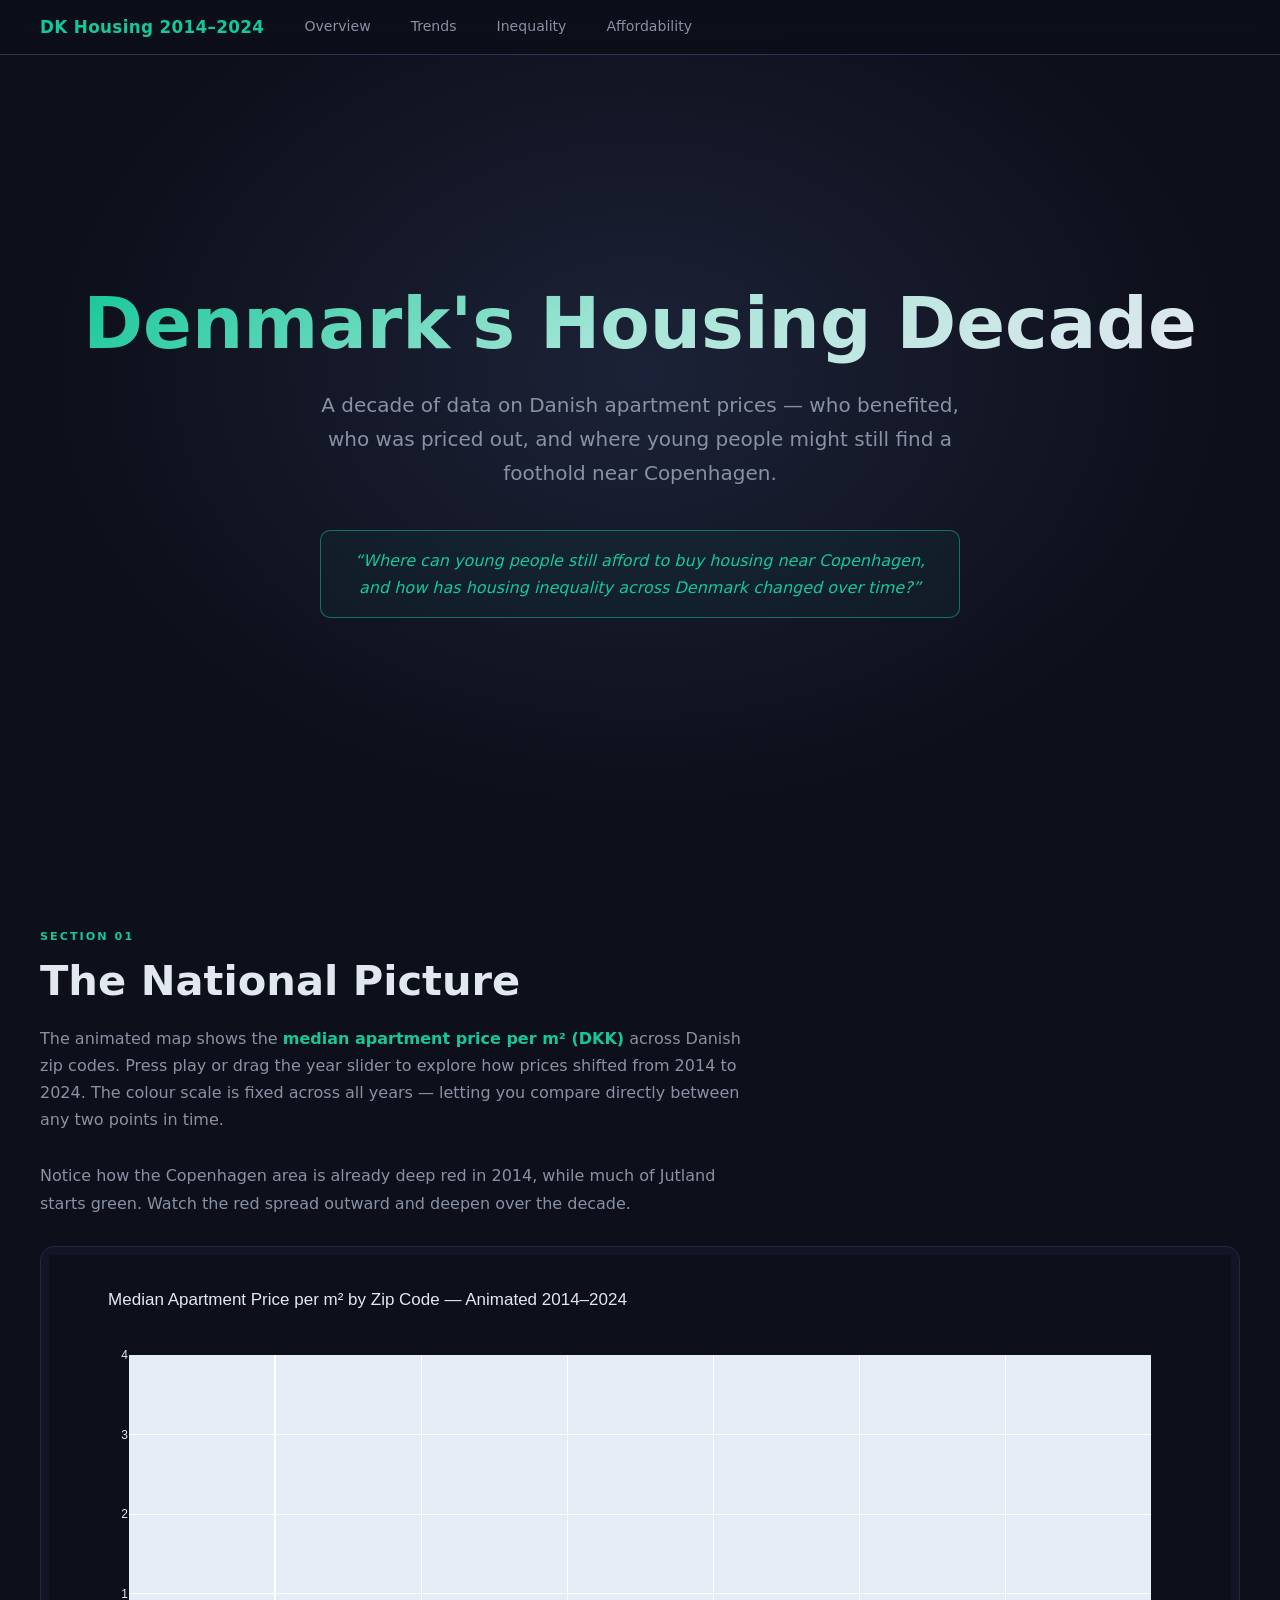
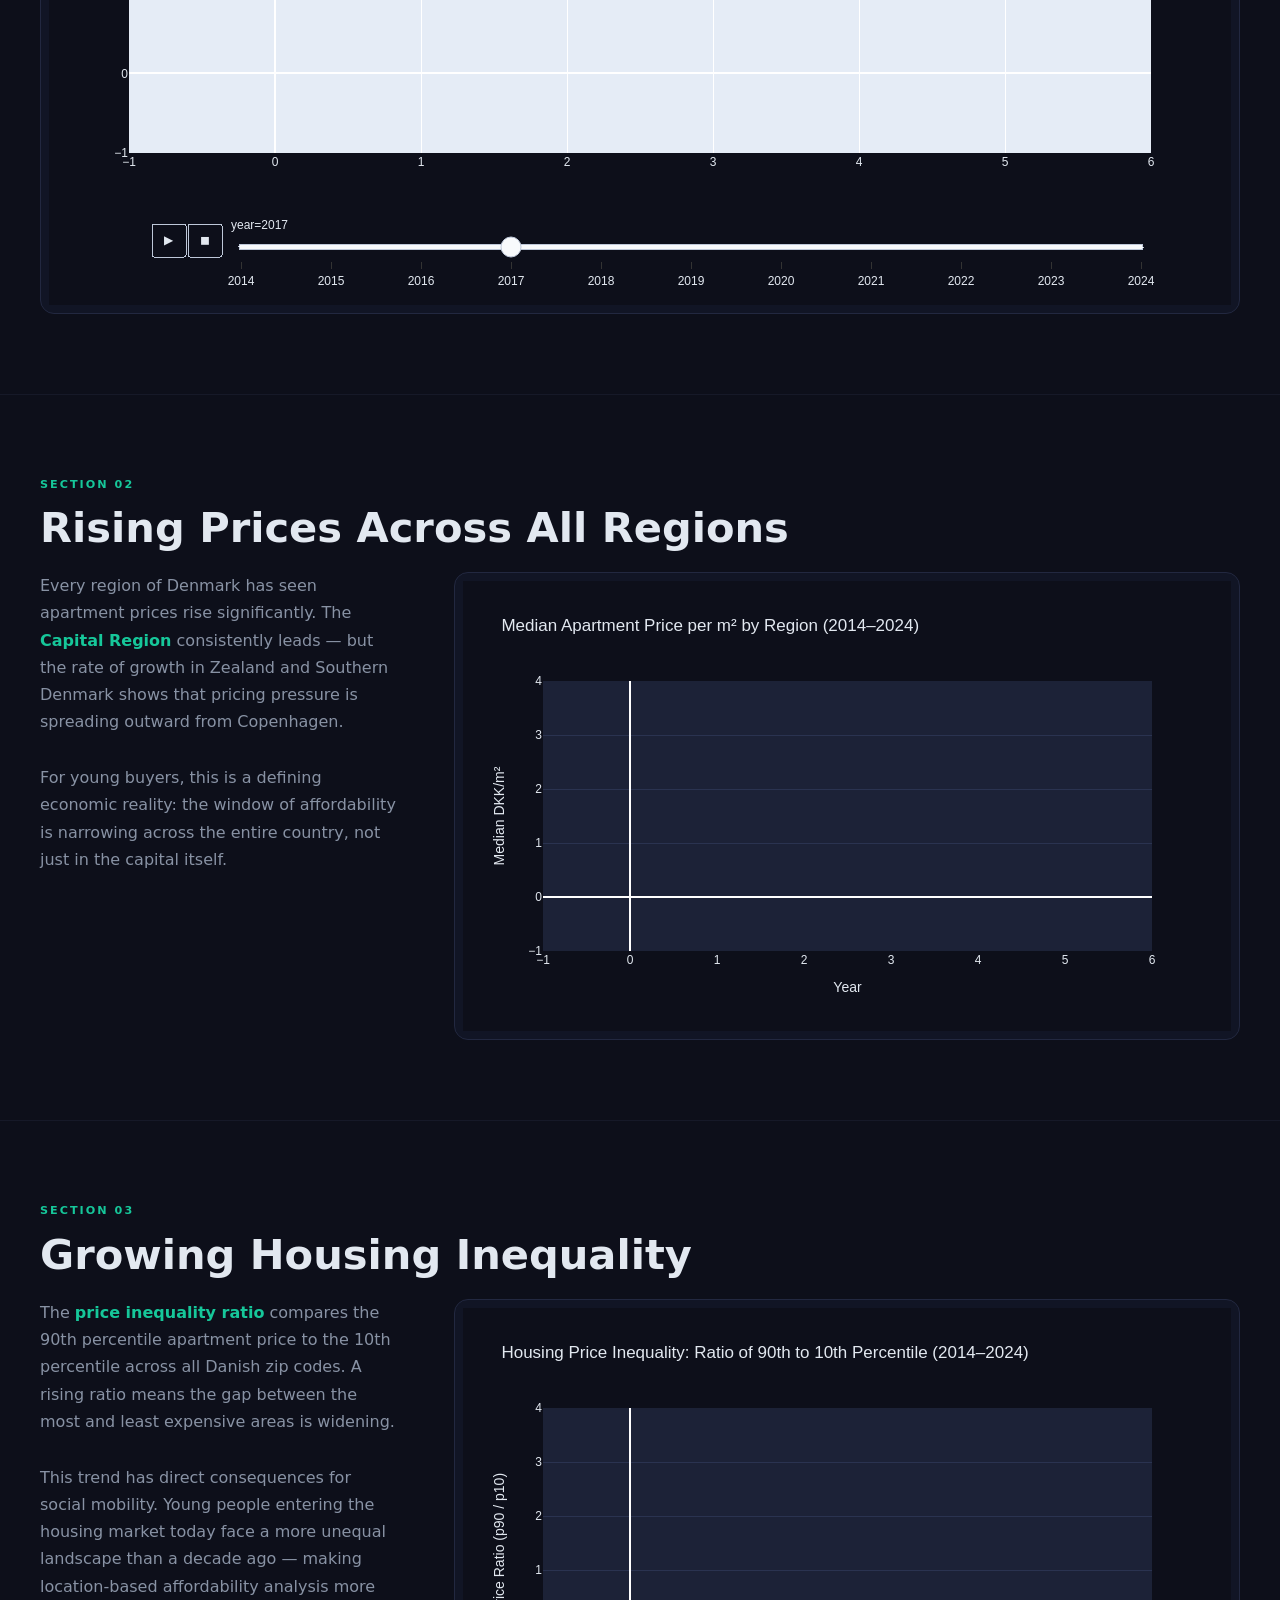
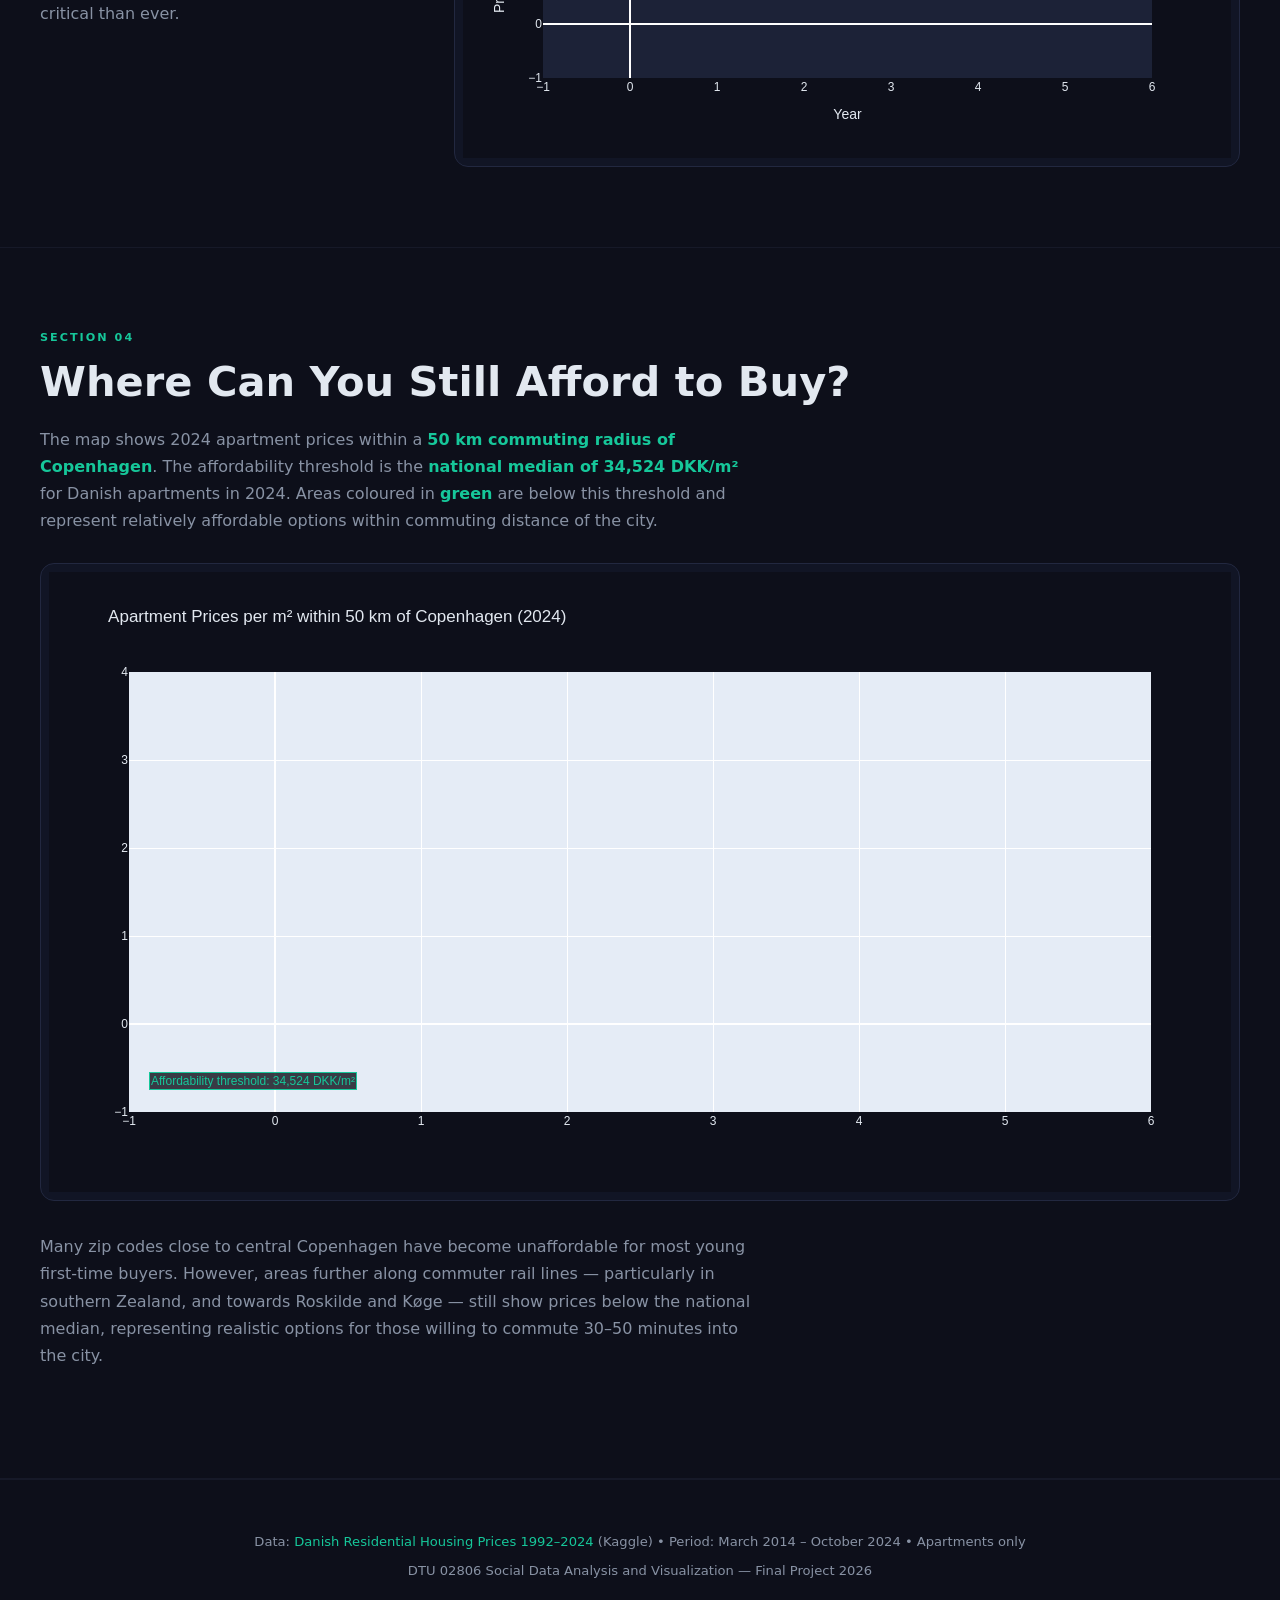
==== housing_website/index.html @ de33b013 "Initial commit" ====
<!DOCTYPE html>
<html lang='en'>
<head>
  <meta charset='UTF-8'>
  <meta name='viewport' content='width=device-width, initial-scale=1.0'>
  <title>Denmark Housing Decade 2014–2024</title>
  <script src='https://cdn.plot.ly/plotly-latest.min.js'></script>
  <style>
    *, *::before, *::after { margin: 0; padding: 0; box-sizing: border-box; }
    html { scroll-behavior: smooth; }
    body { background: #0d0f1a; color: #e2e8f0; font-family: 'Segoe UI', system-ui, sans-serif; line-height: 1.7; }
    nav { position: sticky; top: 0; z-index: 100; background: rgba(13,15,26,0.92); backdrop-filter: blur(10px); border-bottom: 1px solid #2a3350; padding: 0.8rem 2.5rem; display: flex; align-items: center; gap: 2.5rem; }
    nav .logo { color: #16c79a; font-weight: 700; font-size: 1.05rem; text-decoration: none; letter-spacing: 0.02em; }
    nav a { color: #8892a4; text-decoration: none; font-size: 0.88rem; transition: color 0.2s; }
    nav a:hover { color: #16c79a; }
    .hero { min-height: 88vh; display: flex; flex-direction: column; justify-content: center; align-items: center; text-align: center; padding: 5rem 2rem; background: radial-gradient(ellipse at 50% 40%, #1c2237 0%, #0d0f1a 65%); }
    .hero h1 { font-size: clamp(2.2rem, 6vw, 4.5rem); font-weight: 800; line-height: 1.1; background: linear-gradient(140deg, #16c79a 0%, #a8e6d8 50%, #e2e8f0 100%); -webkit-background-clip: text; -webkit-text-fill-color: transparent; background-clip: text; margin-bottom: 1.5rem; }
    .hero .sub { font-size: clamp(1rem, 2.5vw, 1.25rem); color: #8892a4; max-width: 680px; margin-bottom: 2.5rem; }
    .hero .rq { font-size: 1rem; color: #16c79a; border: 1px solid rgba(22,199,154,0.5); border-radius: 10px; padding: 1rem 2rem; max-width: 640px; font-style: italic; background: rgba(22,199,154,0.05); }
    .section { max-width: 1350px; margin: 0 auto; padding: 5rem 2.5rem; border-bottom: 1px solid #161928; }
    .section-label { text-transform: uppercase; letter-spacing: 0.18em; font-size: 0.7rem; color: #16c79a; margin-bottom: 0.6rem; font-weight: 600; }
    .section h2 { font-size: clamp(1.6rem, 4vw, 2.6rem); font-weight: 700; color: #e2e8f0; margin-bottom: 1.2rem; line-height: 1.2; }
    .narrative { font-size: 1rem; color: #8892a4; max-width: 720px; margin-bottom: 1.8rem; }
    .split { display: grid; grid-template-columns: 1fr 2.2fr; gap: 3.5rem; align-items: start; }
    @media (max-width: 860px) { .split { grid-template-columns: 1fr; } }
    .chart-wrap { background: #111525; border: 1px solid #222840; border-radius: 14px; overflow: hidden; padding: 0.5rem; }
    .full-chart { background: #111525; border: 1px solid #222840; border-radius: 14px; padding: 0.5rem; margin-top: 1.5rem; overflow: hidden; }
    .hl { color: #16c79a; font-weight: 600; }
    footer { text-align: center; padding: 3rem 2rem 4rem; color: #8892a4; font-size: 0.82rem; border-top: 1px solid #161928; line-height: 2.2; }
    footer a { color: #16c79a; text-decoration: none; }
    footer a:hover { text-decoration: underline; }
  </style>
</head>
<body>

<nav>
  <a href='#top' class='logo'>DK Housing 2014–2024</a>
  <a href='#overview'>Overview</a>
  <a href='#trends'>Trends</a>
  <a href='#inequality'>Inequality</a>
  <a href='#affordability'>Affordability</a>
</nav>

<section class='hero' id='top'>
  <h1>Denmark's Housing Decade</h1>
  <p class='sub'>A decade of data on Danish apartment prices &mdash; who benefited, who was priced out, and where young people might still find a foothold near Copenhagen.</p>
  <p class='rq'>&ldquo;Where can young people still afford to buy housing near Copenhagen, and how has housing inequality across Denmark changed over time?&rdquo;</p>
</section>

<section class='section' id='overview'>
  <p class='section-label'>Section 01</p>
  <h2>The National Picture</h2>
  <p class='narrative'>The animated map shows the <span class='hl'>median apartment price per m&sup2; (DKK)</span> across Danish zip codes. Press play or drag the year slider to explore how prices shifted from 2014 to 2024. The colour scale is fixed across all years &mdash; letting you compare directly between any two points in time.</p>
  <p class='narrative'>Notice how the Copenhagen area is already deep red in 2014, while much of Jutland starts green. Watch the red spread outward and deepen over the decade.</p>
  <div class='full-chart'><div>                            <div id="7a8310d8-0411-41b0-a565-6539578265a7" class="plotly-graph-div" style="height:650px; width:100%;"></div>            <script>                window.PLOTLYENV=window.PLOTLYENV || {};                                if (document.getElementById("7a8310d8-0411-41b0-a565-6539578265a7")) {                    Plotly.newPlot(                        "7a8310d8-0411-41b0-a565-6539578265a7",                        [{"customdata":{"dtype":"f8","bdata":"[base64]\u002fpN++1ktAYHZPHhYqKUAAAAAAAKyQQAAAACDy8uZAAAAAAAAA8D\u002fJ5T+k39ZLQJkqGJXUKSlAAAAAAADAkEAAAADASjbbQAAAAAAAAPA\u002fAiuHFtnWS0AMk6mCUSkpQAAAAAAAQJFAAAAAwBgd4kAAAAAAAADwP+VhodY010tAXrpJDAIrKUAAAAAAAEyRQAAAAOA9F9ZAAAAAAAAA8D\u002flYaHWNNdLQNEi2\u002fl+KilAAAAAAABgkUAAAADgZSrnQAAAAAAAAAhAkDF3LSHXS0C30QDeAikpQAAAAAAAdJFAAAAAYKCS4UAAAAAAAADwP0i\[base64]\[base64]\u002fSL99HTjXS0ATYcPTKyUpQAAAAAAAyJJAAAAAoJbz4UAAAAAAAADwP+Y\u002fpN++1ktARwN4CyQoKUAAAAAAANCSQAAAAADo2NtAAAAAAAAA8D8730+Nl9ZLQC2yne+nJilAAAAAAADUkkAAAADARqnhQAAAAAAAAPA\u002fkQ96NqvWS0C6SQwCKycpQAAAAAAA2JJAAAAAALA15UAAAAAAAADwPx+F61G41ktADwu1pnknKUAAAAAAAOCSQAAAAOAsI+FAAAAAAAAAAECRD3o2q9ZLQBHHuriNJilAAAAAAADkkkAAAADAnC\u002fiQAAAAAAAAAhAEFg5tMjWS0ARx7q4jSYpQAAAAAAA6JJAAAAAgOOh4UAAAAAAAADwPx+F61G41ktAZmZmZmYmKUAAAAAAAOySQAAAAAC\u002f8uJAAAAAAAAA8D+C4seYu9ZLQLwFEhQ\u002fJilAAAAAAACUk0AAAACwPtbiQAAAAAAAABBA5fIf0m\[base64]\[base64]\u002fNQAAAAAAAAAhAKqkT0ETYS0ATYcPTKyUpQAAAAAAAKJVAAAAAEF7b3UAAAAAAAAAAQACRfvs62EtAMCqpE9AkKUAAAAAAACyVQAAAAMDhZt1AAAAAAAAA8D851sVtNNhLQNxoAG+BJClAAAAAAAAwlUAAAACgmIviQAAAAAAAAPA\u002fq8\u002fVVuzXS0BRa5p3nCIpQAAAAAAANJVAAAAAICtqz0AAAAAAAADwP4BIv30d2EtAF9nO91MjKUAAAAAAADiVQAAAAADRIuRAAAAAAAAAFEA6kst\[base64]\[base64]\u002fRs1ktA5WGh1jQvKUAAAAAAAOiVQAAAAAAbxuRAAAAAAAAAEEBL6gQ0EdZLQLG\u002f7J48LClAAAAAAAD8lUAAAAAgOLzkQAAAAAAAAPA\u002f5x2n6EjWS0A4Z0RpbzApQAAAAAAAAJZAAAAAcNvL40AAAAAAAAAYQMoyxLEu1ktAWKg1zTsuKUAAAAAAABiWQAAAAODm8edAAAAAAAAAEEA8vVKWIdZLQB\u002f0bFZ9LilAAAAAAAAclkAAAABAn0biQAAAAAAAAAhAyjLEsS7WS0DImLuWkC8pQAAAAAAAIJZAAAAAUH9M6EAAAAAAAAAAQAN4CyQo1ktA5IOezaovKUAAAAAAACiWQAAAAGBg\u002feRAAAAAAAAA8D\u002fZzvdT49VLQB\u002f0bFZ9LilAAAAAAAAwlkAAAABAaLrgQAAAAAAAABRALv8h\u002ffbVS0BYyjLEsS4pQAAAAAAAOJZAAAAAUFdC4UAAAAAAAAAQQGfV52or1ktAxf6ye\[base64]\u002fjQAAAAAAAAAhAWDm0yHbWS0Btxf6yezIpQAAAAAAAaJZAAAAAAADL4UAAAAAAAADwP6yL22gA10tAvw6cM6I0KUAAAAAAAHSWQAAAALBl4uhAAAAAAAAAAEA7AU2EDddLQBPyQc9mNSlAAAAAAACwlkAAAADgwtbiQAAAAAAAABxA5dAi2\u002fnWS0DCFyZTBSMpQAAAAAAAuJZAAAAAoOqI30AAAAAAAADwP5\u002fNqs\[base64]\u002fAlKUAAAAAAAGyYQAAAAOit1eFAAAAAAAAAAEB2cRsN4NVLQGdEaW\u002fwJSlAAAAAAABwmEAAAACQ2M3eQAAAAAAAAABAvHSTGATWS0Atsp3vpyYpQAAAAAAAgJhAAAAAQEUl4kAAAAAAAADwP\u002fYoXI\u002fC1UtA3GgAb4EkKUAAAAAAAJSYQAAAABAEmOBAAAAAAAAAGEAu\[base64]\u002fVn2utmLXS0Aj2\u002fl+ahwpQAAAAAAAjJlAAAAAYBpA20AAAAAAAADwPx04Z0Rp10tAeJyiI7kcKUAAAAAAAMiZQAAAAKCLTuVAAAAAAAAA8D\u002fLEMe6uNVLQM4ZUdobHClAAAAAAADMmUAAAACgG8raQAAAAAAAAPA\u002fgy9MpgrWS0CqglFJnSApQAAAAAAA1JlAAAAAwLMJ4UAAAAAAAADwP7x0kxgE1ktAyAc9m1UfKUAAAAAAAOCZQAAAAHA0huFAAAAAAAAAAEA9LNSa5tVLQFvTvOMUHSlAAAAAAADkmUAAAABgYQzjQAAAAAAAAPA\u002fhJ7Nqs\u002fVS0DNO07RkRwpQAAAAAAA8JlAAAAAQL3S30AAAAAAAAAIQPYoXI\u002fC1UtAJXUCmggbKUAAAAAAAASaQAAAAKBul+NAAAAAAAAAHEDoaiv2l9VLQAwCK4cWGSlAAAAAAAAImkAAAAAA4DnTQAAAAAAAACJAkst\u002fSL\u002fVS0BGtvP91BgpQAAAAAAAFJpAAAAAQNZ44EAAAAAAAADwPxPyQc9m1UtAKqkT0EQYKUAAAAAAABiaQAAAAMBh\u002f+NAAAAAAAAA8D9MN4lBYNVLQGQ730+NFylAAAAAAAAomkAAAABQ3O7dQAAAAAAAABhAIbByaJHVS0AtQxzr4hYpQAAAAAAAkJpAAAAAyGuT4EAAAAAAAAAQQARWDi2y1UtAdCSX\[base64]\u002fWYY41sXVS0DZX3ZPHhYpQAAAAAAAcJtAAAAAgNExxkAAAAAAAADwPwRWDi2y1UtAE\[base64]\[base64]\u002fWS0Dy0k1iEBgpQAAAAAAAjJxAAAAAAIpA4EAAAAAAAADwPwMJih9j1ktAZ9XnaisWKUAAAAAAAJScQAAAAGCVg+JAAAAAAAAA8D8tIR\u002f0bNZLQKJFtvP9FClAAAAAAADonEAAAACg45ThQAAAAAAAABBAdCSX\u002f5DWS0Bos+pztRUpQAAAAAAA7JxAAAAA4LYu40AAAAAAAAAUQFg5tMh21ktA3NeBc0YUKUAAAAAAAPCcQAAAAMDEReFAAAAAAAAA8D+DUUmdgNZLQBZqTfOOEylAAAAAAAD4nEAAAAAQ5snkQAAAAAAAAABAWDm0yHbWS0AZ4lgXtxEpQAAAAAAA\[base64]\u002fIf3WS0ArhxbZzhcpQAAAAAAATJ1AAAAA4DOR5EAAAAAAAAAAQJCg+DHm1ktA845TdCQXKUAAAAAAAFidQAAAAIB8dORAAAAAAAAA8D9m9+RhodZLQJ\u002fNqs\u002fVFilAAAAAAABcnUAAAACAP7\u002fdQAAAAAAAACJAnl4pyxDXS0BGtvP91BgpQAAAAAAAsJ1AAAAAIElw4UAAAAAAAADwP0mdgCbC1ktAXI\u002fC9SgcKUAAAAAAALidQAAAAPA0EORAAAAAAAAAAEC7Jw8LtdZLQA3gLZCgGClAAAAAAAC8nUAAAABgcmLkQAAAAAAAAPA\u002fLbKd76fWS0Ap7Q2+MBkpQAAAAAAAwJ1AAAAAIGGF4kAAAAAAAAAcQNiBc0aU1ktARPrt68AZKUAAAAAAAMSdQAAAAGD1beNAAAAAAAAA8D8f9GxWfdZLQAtGJXUCGilAAAAAAADQnUAAAABAVinhQAAAAAAAABRAn6ut2F\u002fWS0CWIY51cRspQAAAAAAA2J1AAAAAsDUx4UAAAAAAAAAAQIJzRpT21ktAJzEIrBwaKUAAAAAAANydQAAAAABgWuhAAAAAAAAA8D90tRX7y9ZLQJm7lpAPGilAAAAAAADgnUAAAACgG3fjQAAAAAAAAPA\u002f9P3UeOnWS0BDHOviNhopQAAAAAAA5J1AAAAAYPV54UAAAAAAAADwP2aIY13c1ktA7Z48LNQaKUAAAAAAAOydQAAAAGDrst9AAAAAAAAA8D\u002fJ5T+k39ZLQNDVVuwvGylAAAAAAADwnUAAAABgRMThQAAAAAAAAPA\u002fguLHmLvWS0CVZYhjXRwpQAAAAAAA9J1AAAAA4PLY5UAAAAAAAADwP8pUwaik1ktAeHqlLEMcKUAAAAAAAACeQAAAAAAhFeRAAAAAAAAA8D\u002fXo3A9CtdLQHzysFBrGilAAAAAAAAMnkAAAADAbSjKQAAAAAAAAPA\u002fHqfoSC7XS0BE+u3rwBkpQAAAAAAAoJ5AAAAAIGGF4kAAAAAAAAAsQB3J5T+k10tAQxzr4jYaKUAAAAAAAKSeQAAAAKAUIeFAAAAAAAAA8D8QejarPtdLQIBIv30dGClAAAAAAACwnkAAAADAqR7TQAAAAAAAAAhAK\u002faX3ZPXS0B\u002farx0kxgpQAAAAAAAtJ5AAAAAIKFM5EAAAAAAAADwP6yt2F9210tAKcsQx7oYKUAAAAAAALieQAAAALDx+9tAAAAAAAAAAECsrdhfdtdLQAtGJXUCGilAAAAAAADInkAAAADAqy\u002fhQAAAAAAAAAhA8x\u002fSb1\[base64]\u002f1UAAAAAAAABXQAn5oGez2ktABcWPMXcNKUAAAAAAACSjQAAAAAAhcd1AAAAAAADAV0D7XG3F\u002ftJLQFHaG3xhEilAAAAAAACIo0AAAADwK\u002f7WQAAAAAAAAFlA+FPjpZvUS0BVwaikTgApQAAAAAAAUKRAAAAAoCSxzkAAAAAAAAA3QOVhodY010tAdLUV+8vOKEAAAAAAAFqkQAAAAMDvqs1AAAAAAAAAFECzDHGsi9NLQBZqTfOO0yhAAAAAAABkpEAAAACg7zTQQAAAAAAAgEpAcRsN4C3YS0D0\u002fdR46eYoQAAAAAAAeKRAAAAA8HLqx0AAAAAAAAAYQK+UZYhj1UtAppvEILCyKEAAAAAAAIKkQAAAAFBKKc1AAAAAAAAAEEBCz2bV59JLQH2utmJ\u002fuShAAAAAAACMpEAAAADAGhfKQAAAAAAAgEtAMzMzMzPTS0BNhA1Pr5QoQAAAAAAAlqRAAAAAEA71yEAAAAAAAAA6QK36XG3FzktA5\u002fup8dKtKEAAAAAAAKCkQAAAAEBiFMhAAAAAAAAAHEBPHhZqTdNLQKHWNO84ZShAAAAAAAC0pEAAAAAQdQfRQAAAAAAAAEdAfa62Yn\[base64]\u002f7J48zChAAAAAAAB8pUAAAAAAAEDPQAAAAAAAACpAEhQ\u002fxtzdS0DYgXNGlLYoQAAAAAAAkKVAAAAAIGRh1EAAAAAAAAAcQA6+MJkq4EtA+Q\u002fpt6+jKEAAAAAAAJqlQAAAACC2udFAAAAAAAAAGED1SlmGON5LQNUJaCJsmChAAAAAAACkpUAAAAAgO4\u002fVQAAAAAAAgEdAD5wzorTPS0BkXdxGAzgpQAAAAAAAzqVAAAAA4Gpl3EAAAAAAAAAcQOzAOSNKy0tAzojS3uBLKUAAAAAAAOClQAAAAGA\u002fodhAAAAAAACAVkAHzhlR2uNLQLwFEhQ\[base64]\[base64]\[base64]\u002fKdAAAAAAMsx00AAAAAAAAAqQERpb\[base64]\u002fdLQBPyQc9mlShAAAAAAAD0qkAAAABgnYvUQAAAAAAAACRAc9cS8kHvS0BR2ht8YbIoQAAAAAAACKtAAAAAwPvX0kAAAAAAAAA6QN21hHzQ60tAJLn8h\[base64]\u002fk8h\[base64]\u002fPZtXnaptLQHzysFBr+iZAAAAAAACasEAAAABgIHPmQAAAAAAAACZAK\[base64]\u002fZLQGWqYFRSRydAAAAAAACosUAAAADAzg\u002fTQAAAAAAAAABAsi5uowHcS0DA7J48LPQmQAAAAAAAtrFAAAAAAABY20AAAAAAAAAUQMbctYR84EtA6Gor9pfdJkAAAAAAAMaxQAAAAHD56NVAAAAAAAAAGECLbOf7qelLQAHeAgmK\u002fyZAAAAAAADQsUAAAACA9ji6QAAAAAAAAPA\u002f2c73U+PtS0Ba9bnaih0nQAAAAAAA27FAAAAA6LCzxUAAAAAAAAAAQCGwcmiR5UtAWmQ7308tJ0AAAAAAAN2xQAAAAKATsc9AAAAAAAAAAEAkufyH9PNLQECk374OHCdAAAAAAADnsUAAAAAAgDG3QAAAAAAAAPA\u002fB\u002fAWSFD8S0ALJCh+jLkmQAAAAAAA+LFAAAAAINv10EAAAAAAAABDQNDVVuwvu0tAn82qz9VWKEAAAAAAACCyQAAAAAAAINxAAAAAAAAAMUBWfa62Yp9LQD0K16NwPShAAAAAAAAsskAAAACgpQnCQAAAAAAAAPA\u002fTRWMSuqsS0D3Bl+YTHUoQAAAAAAALrJAAAAAYFXn4UAAAAAAAADwP0ATYcPTm0tA4C2QoPhRKEAAAAAAADSyQAAAAGBB8rtAAAAAAAAA8D+6awn5oKdLQDcawFsgwShAAAAAAAA\u002fskAAAAAgU923QAAAAAAAAPA\u002fw\u002fUoXI+yS0CdEaW9wZcoQAAAAAAASbJAAAAAsNMsxkAAAAAAAAAAQJT2Bl+YtEtADk+vlGVIKEAAAAAAAEuyQAAAAAAAvLtAAAAAAAAA8D9xGw3gLaBLQKyt2F92DyhAAAAAAABSskAAAACgDjvmQAAAAAAAABRAmpmZmZmpS0A4Z0Rpb\u002fAnQAAAAAAAXLJAAAAAwFvowEAAAAAAAIBKQL8OnDOinEtAnzws1JqGJ0AAAAAAAHCyQAAAAGBVWLRAAAAAAAAA8D9YqDXNO45LQB3J5T+kHyhAAAAAAAB\u002fskAAAACgJO3UQAAAAAAAAPA\u002fZ0Rpb\u002fCFS0D5MeauJSQoQAAAAAAAmLJAAAAA4K\u002fyxUAAAAAAAAAgQIofY+5agktAMZkqGJXUJ0AAAAAAAKyyQAAAAOCVw+FAAAAAAAAAGECt+lxtxX5LQGiR7Xw\u002flShAAAAAAADAskAAAADAJRfSQAAAAAAAgERAtFn1udpiS0D4U+Olm8QnQAAAAAAA6LJAAAAAQBcVt0AAAAAAAADwPwdfmEwVdEtATYQNT6+0J0AAAAAAAPKyQAAAAEA7JNBAAAAAAAAAFEBTBaOSOnFLQKTfvg6cEyhAAAAAAAAks0AAAADAUZ\u002fAQAAAAAAAACJAYHZPHhZqS0D+ZffkYUEmQAAAAAAAOLNAAAAAIJus10AAAAAAAAAwQNcS8kHPZktAdZMYBFaOJkAAAAAAAEKzQAAAAOB7U+FAAAAAAAAAJkAldQKaCGNLQHQkl\u002f+Q\u002fiZAAAAAAABgs0AAAAAA0PTHQAAAAAAAABBAtFn1udpaS0AQejarPvcmQAAAAAAAiLNAAAAAsH333EAAAAAAAIBnQBZqTfOOs0tAYhBYObTIJEAAAAAAAFC0QAAAAECSKMdAAAAAAAAAFEDtDb4wmbJLQA5Pr5RlqCRAAAAAAABatEAAAACgqkbAQAAAAAAAAPA\u002fhetRuB61S0DjNhrAW6AkQAAAAAAAbrRAAAAAABpt2UAAAAAAAAA4QFTjpZvEsEtAPZtVn6vNJEAAAAAAAIK0QAAAACBNtchAAAAAAAAALkDZzvdT461LQM6qz9VWrCRAAAAAAACMtEAAAADA3K3hQAAAAAAAABxAB\u002fAWSFCsS0BkzF1LyMckQAAAAAAAlrRAAAAAoOHMvEAAAAAAAAAmQMiYu5aQt0tAYqHWNO+4JEAAAAAAALS0QAAAAJB7RtNAAAAAAAAAEED9h\u002fTb17lLQAdfmEwVTCVAAAAAAAAEtUAAAACI3HnEQAAAAAAAABBAio7k8h\u002fCS0AOvjCZKlglQAAAAAAAGLVAAAAAgI2kxEAAAAAAAAAIQBDpt68Dx0tAVTAqqRMwJEAAAAAAAHy1QAAAAGCb1OFAAAAAAAAAO0B\u002f+zpwzsBLQLpJDAIrhyNAAAAAAACutUAAAACgJM\[base64]\u002fQM6I0t7go0tA9wZfmEzVI0AAAAAAAP+1QAAAAECxi7xAAAAAAAAA8D8YJlMFo5pLQJf\u002fkH77+iNAAAAAAAAotkAAAAAA6722QAAAAAAAAPA\[base64]\u002fdJHZLQCV1ApoIeyVAAAAAAAAvt0AAAAAA8bjMQAAAAAAAAPA\u002fRwN4CyRgS0DIBz2bVV8lQAAAAAAASLdAAAAAwE4M3kAAAAAAAAAmQPYoXI\[base64]\u002f7J48DCNAAAAAAAA4uEAAAAAQqCPbQAAAAAAAAFFATmIQWDmES0DFjzF3LeEiQAAAAAAAVrhAAAAAqAyswUAAAAAAAAAQQPCnxks3iUtAZ0Rpb\u002fClIkAAAAAAAGC4QAAAAID1M85AAAAAAAAAIkDJdr6fGodLQGiR7Xw\u002f9SFAAAAAAAB1uEAAAACAn4XEQAAAAAAAAAhA5dAi2\[base64]\u002f7J48hEtAiPTb14GTI0AAAAAAAEa5QAAAAGDbItJAAAAAAAAA8D96Nqs+V3NLQH0\u002fNV666SNAAAAAAABuuUAAAACgF3fHQAAAAAAAAPA\[base64]\[base64]\u002fGQRWDi3CS0C0WfW52uogQAAAAAAAS7pAAAAAYElz1EAAAAAAAAAAQCSX\u002f5B+u0tACD2bVZ8rIUAAAAAAAFS6QAAAAJAEmd5AAAAAAAAAKECjkjoBTbxLQPCnxks3aSFAAAAAAABhukAAAAAAgE\u002fCQAAAAAAAAPA\[base64]\u002fxm00gLfQS0Aep+hILr8gQAAAAAAA1rpAAAAAIE5lykAAAAAAAAAQQAKaCBue5ktABTQRNjw9IUAAAAAAAPS6QAAAACCqENpAAAAAAAAALkDr4jYawPtLQHKKjuTy\u002fyBAAAAAAAAIu0AAAAAAAGq4QAAAAAAAAPA\[base64]\u002fkP67esAIUAAAAAAAES7QAAAAIAd5t1AAAAAAAAAJECoNc07ThlMQNzXgXNGlCBAAAAAAABOu0AAAADgBWbRQAAAAAAAAPA\u002fklz+Q\u002folTEDmP6Tfvm4gQAAAAAAAWLtAAAAAwPOf0EAAAAAAAIBBQEdy+Q\[base64]\u002fyNAAAAAAAD4u0AAAABgWwrUQAAAAAAAAPA\u002fklz+Q\u002frtS0A1XrpJDAIjQAAAAAAAILxAAAAA4K9gyUAAAAAAAAAYQKg1zTtO4UtA8rBQa5rXIUAAAAAAAFy8QAAAAMBuCN1AAAAAAAAA8D+kcD0K1+tLQNBE2PD0yiFAAAAAAACbvEAAAADIp\u002f7CQAAAAAAAABBAhlrTvOPsS0AAAAAAAIAiQAAAAAAAorxAAAAAAM8kwkAAAAAAAAAIQAHeAgmK90tAuB6F61E4IkAAAAAAAOi8QAAAAMDVXdJAAAAAAADAU0B+jLlrCRFMQG3F\u002frJ78iFAAAAAAAAGvUAAAAAAAJXFQAAAAAAAADlAqaROQBMRTEBUUiegiVAiQAAAAAAAEb1AAAAAYLK9v0AAAAAAAAAAQLN78rBQE0xAtTf4wmSKIkAAAAAAABu9QAAAAGDY5OtAAAAAAAAA8D\u002fdtYR80BtMQCQofoy5CyJAAAAAAAAuvUAAAAAAAEC\u002fQAAAAAAAAPA\u002fRPrt68ApTECb5h2n6GgiQAAAAAAAQr1AAAAA0HzWw0AAAAAAAAAQQNBE2PD0IkxAJJf\u002fkH6bIUAAAAAAAEy9QAAAAIAc38dAAAAAAACARkBYObTIdi5MQFFrmnecQiFAAAAAAACwvUAAAAAgyFTBQAAAAAAAACJA16NwPQo\u002fTEDbiv1l9yQhQAAAAAAAxL1AAAAAoIHsxkAAAAAAAAAwQGiR7Xw\u002fRUxAL90kBoGVIEAAAAAAABS+QAAAAMAtG9dAAAAAAAAAM0B4CyQofnxMQDj4wmSqQCFAAAAAAAB4vkAAAACgJM\u002fZQAAAAAAAAERAm1Wfq61ITEB6xyk6kgsiQAAAAAAAqr5AAAAAgIjWv0AAAAAAAAAIQMuhRbbzPUxAvsEXJlNFIkAAAAAAALS+QAAAABDcd71AAAAAAAAAAEAfhetRuE5MQKK0N\u002fjCpCFAAAAAAAC+vkAAAACgHmTDQAAAAAAAACBAlPYGX5hcTEAKaCJsePohQAAAAAAA3L5AAAAAAABq2EAAAAAAAAA2QABvgQTFZ0xACtejcD2qIUAAAAAAAEC\u002fQAAAAIDuENxAAAAAAABwc0DP91PjpRNMQEcDeAskaCRAAAAAAAAEwEAAAADQgBDYQAAAAAAAAExADr4wmSoYTEBv8IXJVGEkQAAAAAAACcBAAAAAwKMe1kAAAAAAAAAoQKCJsOHpFUxAGQRWDi1SJEAAAAAAAA7AQAAAAJCp\u002fdBAAAAAAAAAKECHp1fKMhRMQEdy+Q\[base64]\u002fkP67esgTEAJih9j7rojQAAAAAAAh8BAAAAAAAD55UAAAAAAAADwP1+YTBWMEkxAdQKaCBv+I0AAAAAAgIvAQAAAAGD0ZMZAAAAAAAAAAEBRa5p3nBpMQE5iEFg5FCRAAAAAAACawEAAAAAACnnRQAAAAAAAADFABOeMKO01TEAdyeU\u002fpL8lQAAAAAAApMBAAAAA4LC910AAAAAAAADwPwMJih9jHkxA9GxWfa52JEAAAAAAgK7AQAAAAMBx39BAAAAAAAAAFEBuowG8BSJMQIy5awn5oCRAAAAAAICvwEAAAAAAQCTEQAAAAAAAAAhA\u002fyH99nUoTEDl8h\u002fSb58kQAAAAAAAsMBAAAAAgGkZz0AAAAAAAAAQQPd14JwRLUxAc9cS8kGvJEAAAAAAgMLAQAAAAKB6Qs5AAAAAAAAAHEDpt68D5zRMQNO84xQdKSVAAAAAAADMwEAAAACAJynaQAAAAAAAgEJAEqW9wRcWTEAi\u002ffZ14BwjQAAAAAAA1sBAAAAAlERZ0EAAAAAAAAAgQPhT46WbJExAwaikTkDTIkAAAAAAAOrAQAAAAGAnd9FAAAAAAAAAMUDpSC7\u002fIQVMQHh6pSxD3CNAAAAAAAD0wEAAAACgqr3hQAAAAAAAABxAF9nO91MLTED4U+Olm4QjQAAAAAAA\u002fsBAAAAAADG900AAAAAAAEBXQJ+rrdhf7ktAb4EExY+xI0AAAAAAAAnBQAAAAFDrXspAAAAAAAAAIECmCkYldeJLQJ2AJsKGZyNAAAAAAAASwUAAAABQhErIQAAAAAAAABhA3GgAb4H8S0DMXUvIBz0jQAAAAAAAGMFAAAAA4Ikr7EAAAAAAAAAqQPkx5q4l\u002fEtA\[base64]\[base64]\u002fQD7o2az6PExA+MJkqmD0I0AAAAAAAHHBQAAAADCt\[base64]\[base64]\u002flIeFWtOMTEA1XrpJDCIkQAAAAAAAOcJAAAAAIB6uxEAAAAAAAADwP1dbsb\[base64]\u002ff4AuTqZJMQF1txf6yeyNAAAAAAAB6wkAAAADwEyLHQAAAAAAAABBAyxDHuriNTEBEaW\u002fwhQkjQAAAAAAAhMJAAAAAoNiYxUAAAAAAAAAIQClcj8L1sExAIv32deB8I0AAAAAAAInCQAAAAMA7y+JAAAAAAAAAEEDCFyZTBZtMQLsnDwu1RiNAAAAAAACKwkAAAABgVavLQAAAAAAAACpAVFInoImgTEDZPXlYqDUjQAAAAAAAjsJAAAAAkG0\u002f0EAAAAAAAAAyQCbkg57NUkxAgQTFjzGXI0AAAAAAAJ3CQAAAAND5DcJAAAAAAAAAEEDRItv5fnJMQPkP6bevoyNAAAAAAACswkAAAAAge27cQAAAAAAAABhA8tJNYhBgTECYTBWMSmokQAAAAAAAs8JAAAAAAL5+0kAAAAAAAAAIQMRCrWneaUxA5BQdyeU\u002fJEAAAAAAAMDCQAAAACCbrLdAAAAAAAAACECBBMWPMWdMQAN4CyQo\u002fiJAAAAAAADKwkAAAADgDHW2QAAAAAAAAABARrbz\u002fdRYTEB6Nqs+V\[base64]\u002faX3btMQEa28\u002f3UeCRAAAAAAABWw0AAAACg5FHWQAAAAAAAADxARpT2Bl+4TEDD0ytlGQIlQAAAAAAAasNAAAAAwG2ZvEAAAAAAAAAcQL6fGi\u002fdpExADwu1pnkHJkAAAAAAAIPDQAAAACBCm9RAAAAAAAAAIEB4eqUsQ9xMQMcpOpLLHyVA","shape":"471, 5"},"hovertemplate":"\u003cb\u003e%{hovertext}\u003c\u002fb\u003e\u003cbr\u003e\u003cbr\u003eyear=2014\u003cbr\u003eTransactions=%{customdata[2]}\u003cbr\u003ezip_code=%{customdata[0]}\u003cbr\u003eMedian DKK\u002fm\u00b2=%{marker.color:.0f}\u003cextra\u003e\u003c\u002fextra\u003e","hovertext":["K\u00f8benhavn K","K\u00f8benhavn K","K\u00f8benhavn K","K\u00f8benhavn K","K\u00f8benhavn K","K\u00f8benhavn K","K\u00f8benhavn K","K\u00f8benhavn K","K\u00f8benhavn K","K\u00f8benhavn K","K\u00f8benhavn K","K\u00f8benhavn K","K\u00f8benhavn K","K\u00f8benhavn K","K\u00f8benhavn K","K\u00f8benhavn K","K\u00f8benhavn K","K\u00f8benhavn K","K\u00f8benhavn K","K\u00f8benhavn K","K\u00f8benhavn K","K\u00f8benhavn K","K\u00f8benhavn K","K\u00f8benhavn K","K\u00f8benhavn K","K\u00f8benhavn K","K\u00f8benhavn K","K\u00f8benhavn K","K\u00f8benhavn K","K\u00f8benhavn K","K\u00f8benhavn K","K\u00f8benhavn K","K\u00f8benhavn K","K\u00f8benhavn K","K\u00f8benhavn K","K\u00f8benhavn K","K\u00f8benhavn K","K\u00f8benhavn K","K\u00f8benhavn K","K\u00f8benhavn K","K\u00f8benhavn K","K\u00f8benhavn K","K\u00f8benhavn K","K\u00f8benhavn K","K\u00f8benhavn K","K\u00f8benhavn K","K\u00f8benhavn K","K\u00f8benhavn K","K\u00f8benhavn K","K\u00f8benhavn K","K\u00f8benhavn K","K\u00f8benhavn K","K\u00f8benhavn K","K\u00f8benhavn K","K\u00f8benhavn K","K\u00f8benhavn K","K\u00f8benhavn K","K\u00f8benhavn K","K\u00f8benhavn K","K\u00f8benhavn K","K\u00f8benhavn K","K\u00f8benhavn K","K\u00f8benhavn K","K\u00f8benhavn K","K\u00f8benhavn K","K\u00f8benhavn K","K\u00f8benhavn K","K\u00f8benhavn K","K\u00f8benhavn K","K\u00f8benhavn K","K\u00f8benhavn K","K\u00f8benhavn K","K\u00f8benhavn K","K\u00f8benhavn K","K\u00f8benhavn K","K\u00f8benhavn K","K\u00f8benhavn K","K\u00f8benhavn K","K\u00f8benhavn K","K\u00f8benhavn K","K\u00f8benhavn V","K\u00f8benhavn V","K\u00f8benhavn V","K\u00f8benhavn V","K\u00f8benhavn V","K\u00f8benhavn V","K\u00f8benhavn V","K\u00f8benhavn V","K\u00f8benhavn V","K\u00f8benhavn V","K\u00f8benhavn V","K\u00f8benhavn V","K\u00f8benhavn V","K\u00f8benhavn V","K\u00f8benhavn V","K\u00f8benhavn V","K\u00f8benhavn V","K\u00f8benhavn V","K\u00f8benhavn V","K\u00f8benhavn V","K\u00f8benhavn V","K\u00f8benhavn V","K\u00f8benhavn V","K\u00f8benhavn V","K\u00f8benhavn V","K\u00f8benhavn V","K\u00f8benhavn V","K\u00f8benhavn V","K\u00f8benhavn V","K\u00f8benhavn V","K\u00f8benhavn V","K\u00f8benhavn V","K\u00f8benhavn V","K\u00f8benhavn V","K\u00f8benhavn V","K\u00f8benhavn V","K\u00f8benhavn V","Frederiksberg C","Frederiksberg C","Frederiksberg C","Frederiksberg C","Frederiksberg C","Frederiksberg C","Frederiksberg C","Frederiksberg C","Frederiksberg C","Frederiksberg C","Frederiksberg C","Frederiksberg C","Frederiksberg C","Frederiksberg C","Frederiksberg C","Frederiksberg C","Frederiksberg C","Frederiksberg C","Frederiksberg C","Frederiksberg C","Frederiksberg C","Frederiksberg C","Frederiksberg C","Frederiksberg C","Frederiksberg C","Frederiksberg C","Frederiksberg C","Frederiksberg C","Frederiksberg C","Frederiksberg C","Frederiksberg C","Frederiksberg C","Frederiksberg C","Frederiksberg C","Frederiksberg C","Frederiksberg C","Frederiksberg C","Frederiksberg C","Frederiksberg C","Frederiksberg C","Frederiksberg C","Frederiksberg C","Frederiksberg C","Frederiksberg C","Frederiksberg C","Frederiksberg C","Frederiksberg C","Frederiksberg C","Frederiksberg C","Frederiksberg C","Frederiksberg C","Frederiksberg C","Frederiksberg C","Frederiksberg","K\u00f8benhavn A","Nordhavn","K\u00f8benhavn N","K\u00f8benhavn S","K\u00f8benhavn NV","K\u00f8benhavn SV","Valby","Glostrup","Br\u00f8ndby","R\u00f8dovre","Albertslund","Vallensb\u00e6k","Taastrup","Ish\u00f8j","Hedehusene","Hvidovre","Vallensb\u00e6k Strand","Greve","Solr\u00f8d Strand","Karlslunde","Br\u00f8nsh\u00f8j","Vanl\u00f8se","Herlev","Skovlunde","Ballerup","M\u00e5l\u00f8v","Sm\u00f8rum","Kastrup","Drag\u00f8r","Kongens Lyngby","Gentofte","Virum","Holte","N\u00e6rum","S\u00f8borg","Dysseg\u00e5rd","Bagsv\u00e6rd","Hellerup","Charlottenlund","Klampenborg","Skodsborg","Vedb\u00e6k","Rungsted Kyst","H\u00f8rsholm","Kokkedal","Niv\u00e5","Helsing\u00f8r","Humleb\u00e6k","Esperg\u00e6rde","Snekkersten","Hornb\u00e6k","Helsinge","Gr\u00e6sted","Gilleleje","Frederiksv\u00e6rk","Hundested","Hiller\u00f8d","Aller\u00f8d","Birker\u00f8d","Fredensborg","V\u00e6rl\u00f8se","Farum","Slangerup","Frederikssund","Alstykke","Stenl\u00f8se","Veks\u00f8 Sj\u00e6lland","R\u00f8nne","Roskilde","Skibby","Ringsted","Viby Sj\u00e6lland","Glums\u00f8","Sor\u00f8","Slagelse","Kors\u00f8r","Sk\u00e6lsk\u00f8r","Rude","Fuglebjerg","H\u00f8ng","G\u00f8rlev","Stenlille","Holb\u00e6k","Lejre","Hvals\u00f8","Kalundborg","M\u00f8rk\u00f8v","Jyderup","Jerslev Sj\u00e6lland","Nyk\u00f8bing Sj","Svinninge","H\u00f8rve","Asn\u00e6s","Vig","Grevinge","H\u00f8jby","Sj\u00e6llands Odde","K\u00f8ge","Faxe","H\u00e5rlev","Faxe Ladeplads","Store Heddinge","Str\u00f8by","Herf\u00f8lge","R\u00f8nnede","Haslev","N\u00e6stved","Pr\u00e6st\u00f8","Mern","Vordingborg","Stege","Nyk\u00f8bing F","N\u00f8rre Alslev","Stubbek\u00f8bing","Nakskov","S\u00f8llested","Maribo","Holeby","Odense C","Odense V","Odense NV","Odense M","Odense SV","Odense S","Odense N","Kerteminde","Dalby","Bogense","Middelfart","Langeskov","Aarup","Ejby","Faaborg","Assens","Ebberup","Broby","Svendborg","Ringe","Stenstrup","\u00c3\u0085rslev","Nyborg","Arb\u00e6k","Hesselager","Rudk\u00f8bing","Bagenkop","Marstal","Kolding","Egtved","Christiansfeld","Haderslev","Aabenraa","R\u00f8dekro","L\u00f8gumkloster","Bredebro","T\u00f8nder","Gr\u00e5sten","Broager","Egernsund","Padborg","S\u00f8nderborg","Nordborg","Sydals","Gram","Toftlund","Agerskov","Sommersted","Vamdrup","Vejen","Lunderskov","G\u00f8rding","Esbjerg","Esbjerg N","Tj\u00e6reborg","Bramming","Agerb\u00e6k","Ribe","Gredstedbro","R\u00f8m\u00f8","Varde","N\u00f8rre Nebel","Janderup Vestj","Algod","Skjern","Videb\u00e6k","Lem St","Ringk\u00f8bing","Hvide Sande","Spjald","Tim","Ulfborg","Fredericia","B\u00f8rkop","Vejle","Vejle Ast","Juelsminde","T\u00f8rring","Grindsted","S\u00f8nder Omme","Give","Brande","Herning","Ikast","Bording","Sunds","Karup J","Aulum","Holstebro","Struer","Lemvig","Thisted","Skive","Stoholm Jyll","Sp\u00f8ttrup","Roslev","Nyk\u00f8bing M","Aarhus C","Aarhus N","Aarhus V","Brabrand","\u00c3\u0085byh\u00f8j","Risskov","Eg\u00e5","Viby J","H\u00f8jbjerg","Odder","Sams\u00f8","H\u00f8rning","Hadsten","Tilst","Ebeltoft","R\u00f8nde","Hammel","Harlev J","Sabro","Grenaa","Lystrup","Sk\u00f8dstrup","Hornslet","M\u00f8rke","Nimtofte","Silkeborg","Kjellerup","Skanderborg","Ry","Horsens","Hedensted","Br\u00e6dstrup","Astbirk","Hornsyld","Viborg","Bjerringbro","Ulstrup","Lang\u00e5","Thors\u00f8","Gjern","Randers C","Randers NV","Randers NA","Randers SV","Randers SA","Alling\u00e5bro","Auning","Spentrup","Gjerlev J","Aalborg","Aalborg SV","Aalborg SA","Svenstrup J","Nibe","Klarup","Storvorde","Kongerslev","S\u00e6by","Vodskov","Dronninglund","Hals","N\u00f8rresundby","Vadum","Aabybro","Brovst","L\u00f8kken","Pandrup","Blokhus","Hobro","St\u00f8vring","Hadsund","B\u00e6lum","Aars","Aalestrup","Fars\u00f8","L\u00f8gst\u00f8r","Fjerritslev","Br\u00f8nderslev","Vr\u00e5","Hj\u00f8rring","Hirtshals","Sindal","Frederikshavn","L\u00e6s\u00f8","Skagen"],"lat":{"dtype":"f8","bdata":"16NwPQrXS0CQoPgx5tZLQJ\u002fNqs\[base64]\u002fXS0Aep+hILtdLQAHeAgmK10tASOF6FK7XS0Dkg57NqtdLQIBIv30d2EtASOF6FK7XS0AB3gIJitdLQCuHFtnO10tAumsJ+aDXS0AAb4EExddLQCsYldQJ2EtAufyH9NvXS0DV52or9tdLQLmNBvAW2EtAKqkT0ETYS0AAkX77OthLQDnWxW002EtAq8\u002fVVuzXS0CASL99HdhLQDqSy39I10tArK3YX3bXS0DysFBrmtdLQIGVQ4ts10tArK3YX3bXS0CsHFpkO9dLQKyt2F9210tAEqW9wRfWS0AtIR\u002f0bNZLQEvqBDQR1ktA5x2n6EjWS0DKMsSxLtZLQDy9UpYh1ktAyjLEsS7WS0ADeAskKNZLQNnO91Pj1UtALv8h\u002ffbVS0Bn1edqK9ZLQISezarP1UtA9bnaiv3VS0DKw0KtadZLQINRSZ2A1ktAWDm0yHbWS0Csi9toANdLQDsBTYQN10tA5dAi2\u002fnWS0CfzarP1dZLQAIrhxbZ1ktArWnecYrWS0BYqDXNO9ZLQBE2PL1S1ktAzTtO0ZHUS0Dn+6nx0tVLQHZxGw3g1UtAvHSTGATWS0D2KFyPwtVLQC7\u002fIf321UtAEoPAyqHVS0DXEvJBz9ZLQCBj7lpC1ktAoBov3STWS0CDL0ymCtZLQCDSb18H1ktAVn2utmLXS0AdOGdEaddLQMsQx7q41UtAgy9MpgrWS0C8dJMYBNZLQD0s1Jrm1UtAhJ7Nqs\u002fVS0D2KFyPwtVLQOhqK\u002faX1UtAkst\u002fSL\[base64]\u002fWS0ADCYofY9ZLQC0hH\u002fRs1ktAdCSX\u002f5DWS0BYObTIdtZLQINRSZ2A1ktAWDm0yHbWS0ARx7q4jdZLQJEPejar1ktAV+wvuyfXS0ACK4cW2dZLQJCg+DHm1ktAH4XrUbjWS0BlGeJYF9dLQIEExY8x10tASS7\u002fIf3WS0CQoPgx5tZLQGb35GGh1ktAnl4pyxDXS0BJnYAmwtZLQLsnDwu11ktALbKd76fWS0DYgXNGlNZLQB\u002f0bFZ91ktAn6ut2F\u002fWS0CCc0aU9tZLQHS1FfvL1ktA9P3UeOnWS0BmiGNd3NZLQMnlP6Tf1ktAguLHmLvWS0DKVMGopNZLQNejcD0K10tAHqfoSC7XS0AdyeU\u002fpNdLQBB6Nqs+10tAK\u002faX3ZPXS0CsrdhfdtdLQKyt2F9210tA8x\u002fSb1\u002fXS0BzaJHtfNdLQI\u002fC9Shc10tAmN2Th4XaS0DeAgmKH9tLQGKh1jTv2EtAejarPlfTS0AJ+aBns9pLQPtcbcX+0ktA+FPjpZvUS0DlYaHWNNdLQLMMcayL00tAcRsN4C3YS0CvlGWIY9VLQELPZtXn0ktAMzMzMzPTS0Ct+lxtxc5LQE8eFmpN00tAfa62Yn\u002fRS0CPU3Qkl89LQEGC4seYy0tAarx0kxjES0DG3LWEfMhLQG3F\u002frJ72ktAKqkT0ETYS0AE54wo7d1LQHrHKTqS20tAEhQ\[base64]\u002fwhQFMQJhuEoPACkxANV66SQwCTEBvEoPAyglMQAIrhxbZDkxAMEymCkb9S0CWsgxxrPtLQMcpOpLL90tAc9cS8kHvS0DdtYR80OtLQNxoAG+B\[base64]\u002faX3ZOnS0BiodY078BLQPkx5q4lxEtAL90kBoHFS0Drc7UV+9tLQG3F\u002frJ7yktAsi5uowHMS0C5jQbwFthLQEHxY8xd00tA3GgAb4HUS0AtQxzr4s5LQHS1FfvL9ktAsi5uowHcS0DG3LWEfOBLQIts5\u002fup6UtA2c73U+PtS0AhsHJokeVLQCS5\u002fIf080tAB\u002fAWSFD8S0DQ1VbsL7tLQFZ9rrZin0tATRWMSuqsS0BAE2HD05tLQLprCfmgp0tAw\u002fUoXI+yS0CU9gZfmLRLQHEbDeAtoEtAmpmZmZmpS0C\u002fDpwzopxLQFioNc07jktAZ0Rpb\u002fCFS0CKH2PuWoJLQK36XG3FfktAtFn1udpiS0AHX5hMFXRLQFMFo5I6cUtAYHZPHhZqS0DXEvJBz2ZLQCV1ApoIY0tAtFn1udpaS0AWak3zjrNLQO0NvjCZsktAhetRuB61S0BU46WbxLBLQNnO91PjrUtAB\u002fAWSFCsS0DImLuWkLdLQP2H9NvXuUtAio7k8h\u002fCS0AQ6bevA8dLQH\[base64]\u002fmGS0ANcayL23hLQPd14JwRdUtAYcPTK2VxS0AkKH6MuXNLQBdIUPwYa0tABOeMKO11S0Cxv+yePIRLQHo2qz5Xc0tAFYxK6gSkS0CCc0aU9pZLQBsN4C2QkEtARdjw9EqpS0CR7Xw\u002fNbZLQPcGX5hMvUtAS1mGONa9S0DNO07RkbxLQM07TtGRvEtAGQRWDi3CS0Akl\u002f+QfrtLQKOSOgFNvEtAIo51cRvNS0CppE5AE6lLQAg9m1Wfs0tArfpcbcWOS0B+HThnRNFLQBWMSuoE5EtAxm00gLfQS0ACmggbnuZLQOviNhrA+0tARPrt68AJTEBbsb\u002fsngRMQPcGX5hMDUxA+zpwzoj6S0Coxks3iRFMQKg1zTtOGUxAklz+Q\u002folTEBHcvkP6cdLQO2ePCzU0ktA7uvAOSPaS0CjI7n8h9xLQGPuWkI+4EtAklz+Q\u002frtS0CoNc07TuFLQKRwPQrX60tAhlrTvOPsS0AB3gIJivdLQH6MuWsJEUxAqaROQBMRTECze\u002fKwUBNMQN21hHzQG0xARPrt68ApTEDQRNjw9CJMQFg5tMh2LkxA16NwPQo\u002fTEBoke18P0VMQHgLJCh+fExAm1Wfq61ITEDLoUW28z1MQB+F61G4TkxAlPYGX5hcTEAAb4EExWdMQM\u002f3U+OlE0xADr4wmSoYTECgibDh6RVMQIenV8oyFExAT6+UZYgTTEBF2PD0ShlMQJVliGNdHExAOGdEaW8QTEARNjy9Ug5MQJeQD3o2+0tAdQKaCBvuS0C0WfW52gpMQF+YTBWMKkxAxyk6kssXTEDdtYR80BtMQGTMXUvIJ0xA\u002fkP67esgTEBfmEwVjBJMQFFrmnecGkxABOeMKO01TEADCYofYx5MQG6jAbwFIkxA\[base64]\u002fCFgUxAMLsnDwt9TEA17zhFR3JMQA+cM6K0p0xAlIeFWtOMTEBXW7G\u002f7JZMQNxGA3gLhExAYqHWNO+ITECe76fGS49MQN\u002fgC5OpkkxAyxDHuriNTEApXI\u002fC9bBMQMIXJlMFm0xAVFInoImgTEAm5IOezVJMQNEi2\u002fl+ckxA8tJNYhBgTEDEQq1p3mlMQIEExY8xZ0xARrbz\u002fdRYTEBDrWnecWJMQAK8BRIUd0xAo5I6AU2MTEBt5\u002fup8aJMQEtZhjjWrUxAescpOpK7TEDi6ZWyDMlMQGsr9pfdu0xARpT2Bl+4TEC+nxov3aRMQHh6pSxD3ExA"},"legendgroup":"","lon":{"dtype":"f8","bdata":"AwmKH2MuKUA8vVKWIS4pQMsQx7q4LSlAQs9m1ecqKUBgdk8eFiopQJkqGJXUKSlADJOpglEpKUBeukkMAispQNEi2\[base64]\[base64]\u002f7J48LClAOGdEaW8wKUBYqDXNOy4pQB\u002f0bFZ9LilAyJi7lpAvKUDkg57Nqi8pQB\u002f0bFZ9LilAWMoyxLEuKUDF\u002frJ78jApQB4Wak3zLilAAJF++zowKUCLbOf7qTEpQIqO5PIfMilAbcX+snsyKUC\u002fDpwzojQpQBPyQc9mNSlAwhcmUwUjKUBPr5RliCMpQDPEsS5uIylAZ0Rpb\u002fAlKUC6SQwCKycpQL99HThnJClAqmBUUicgKUBnRGlv8CUpQGdEaW\[base64]\u002fdQYKUAqqRPQRBgpQGQ730+NFylALUMc6+IWKUB0JJf\[base64]\u002fNqs\u002fVFilARrbz\[base64]\u002fl+arw0KUAFxY8xdw0pQFHaG3xhEilAVcGopE4AKUB0tRX7y84oQBZqTfOO0yhA9P3UeOnmKECmm8QgsLIoQH2utmJ\u002fuShATYQNT6+UKEDn+6nx0q0oQKHWNO84ZShA4QuTqYLxKEBLWYY41sUoQJjdk4eFmihAkxgEVg5tKEA8TtGRXH4oQPLSTWIQ+ChARdjw9Er5KEAldQKaCNsoQLG\u002f7J48zChA2IFzRpS2KED5D+m3r6MoQNUJaCJsmChAZF3cRgM4KUDOiNLe4EspQLwFEhQ\u002fBilArK3YX3YPKUA3iUFg5fAoQH9qvHST+ChAN4lBYOUQKUCe76fGS\u002fcoQMsQx7q4DSlAmggbnl7pKECt+lxtxR4pQEw3iUFgJSlA6Nms+lwtKUAwKqkT0CQpQBB6Nqs+FylA5IOezaoPKUB1ApoIG\u002f4oQF8HzhlR+ihAHOviNhoAKUAijnVxGy0pQLN78rBQCylAoWez6nMVKUBIv30dOCcpQCv2l92T5yhAkQ96NqteKEC\u002ffR04Z4QoQDQRNjy9kihAXCBB8WMMKEDEsS5uo8EnQBPyQc9mlShAUdobfGGyKEAkufyH9NsoQBkEVg4t0ihA7nw\u002fNV66KEB1ApoIG74oQEXY8PRKWShAaCJseHolKEBR2ht8YVIoQKyt2F92byhAtaZ5xyl6KECJ0t7gC3MtQOLplbIMMShARUdy+Q\u002fpJ0CwcmiR7ZwnQLN78rBQCyhANxrAWyBhJ0BxrIvbaCAnQJayDHGsqyZAAU2EDU9PJkB5WKg1zZsmQHzysFBr+iZAm1Wfq60YJ0BkO99PjZcmQD0K16NwXSZAeqUsQxwrJ0C1FfvL7mknQKyL22gA7ydA7Z48LNS6J0DPZtXnaismQDEIrBxaBCdAio7k8h\u002fSJkC\u002fDpwzonQmQGWqYFRSRydAwOyePCz0JkDoaiv2l90mQAHeAgmK\u002fyZAWvW52oodJ0BaZDvfTy0nQECk374OHCdACyQofoy5JkCfzarP1VYoQD0K16NwPShA9wZfmEx1KEDgLZCg+FEoQDcawFsgwShAnRGlvcGXKEAOT6+UZUgoQKyt2F92DyhAOGdEaW\u002fwJ0CfPCzUmoYnQB3J5T+kHyhA+THmriUkKEAxmSoYldQnQGiR7Xw\u002flShA+FPjpZvEJ0BNhA1Pr7QnQKTfvg6cEyhA\u002fmX35GFBJkB1kxgEVo4mQHQkl\u002f+Q\u002fiZAEHo2qz73JkBiEFg5tMgkQA5Pr5RlqCRA4zYawFugJEA9m1Wfq80kQM6qz9VWrCRAZMxdS8jHJEBiodY077gkQAdfmEwVTCVADr4wmSpYJUBVMCqpEzAkQLpJDAIrhyNAsp3vp8YrJUC4QILixxgkQCqpE9BE2CNAqmBUUieAJED3Bl+YTNUjQJf\u002fkH77+iNAnzws1JqGJEBkXdxGAzglQCegibDh6SRAuycPC7UGJUDEsS5uo+EkQB04Z0RpjyVAw2SqYFRSJUDVeOkmMYglQCV1ApoIeyVAyAc9m1VfJUAxCKwcWgQlQNk9eVio9SJAMlUwKqmzIkDjx5i7lvAiQLG\u002f7J48DCNAxY8xdy3hIkBnRGlv8KUiQGiR7Xw\u002f9SFAX5hMFYyKIUDMXUvIB70hQIXrUbgeJSNAXkvIBz1bI0Cz6nO1FTsjQEymCkYltSJAkzoBTYSNI0CI9NvXgZMjQH0\[base64]\u002fIEAFNBE2PD0hQHKKjuTy\u002fyBAx7q4jQZQIUC4rwPnjMggQOqVsgxxbCBAmggbnl5JIED+Q\u002frt6wAhQNzXgXNGlCBA5j+k375uIEA8vVKWIW4jQJwzorQ3WCNABoGVQ4sMI0AKaCJseDojQKwcWmQ7\u002fyNANV66SQwCI0DysFBrmtchQNBE2PD0yiFAAAAAAACAIkC4HoXrUTgiQG3F\u002frJ78iFAVFInoIlQIkC1N\u002fjCZIoiQCQofoy5CyJAm+Ydp+hoIkAkl\u002f+QfpshQFFrmnecQiFA24r9ZfckIUAv3SQGgZUgQDj4wmSqQCFAescpOpILIkC+wRcmU0UiQKK0N\u002fjCpCFACmgibHj6IUAK16NwPaohQEcDeAskaCRAb\u002fCFyVRhJEAZBFYOLVIkQEdy+Q\u002fpNyRAbqMBvAVSJECFfNCzWXUkQLx0kxgEliRA8IXJVMFIJEDEsS5uo2EkQJZDi2znWyRAQBNhw9MrJUDi6ZWyDBEkQBlz1xLyISRAnRGlvcE3JEDvOEVHclklQHS1FfvL7iRACYofY+66I0B1ApoIG\u002f4jQE5iEFg5FCRAHcnlP6S\u002fJUD0bFZ9rnYkQIy5awn5oCRA5fIf0m+fJEBz1xLyQa8kQNO84xQdKSVAIv32deAcI0DBqKROQNMiQHh6pSxD3CNA+FPjpZuEI0BvgQTFj7EjQJ2AJsKGZyNAzF1LyAc9I0D+Q\[base64]\u002f7D4jQJqZmZmZGSRA1edqK\u002fZXJEAldQKaCDskQDj4wmSqACVANV66SQwiJEBGlPYGX5gkQNPe4AuTqSRACyQofozZI0CBBMWPMbcjQF1txf6yeyNARGlv8IUJI0Ai\u002ffZ14HwjQLsnDwu1RiNA2T15WKg1I0CBBMWPMZcjQPkP6bevoyNAmEwVjEpqJEDkFB3J5T8kQAN4CyQo\u002fiJAejarPlf7IkCJ0t7gC5MiQJyiI7n8hyJA9pfdk4eFIkBoImx4euUjQNqs+lxt5SNAHVpkO9\u002fvI0AeFmpN8+4jQEa28\u002f3UeCRAw9MrZRkCJUAPC7WmeQcmQMcpOpLLHyVA"},"marker":{"color":{"dtype":"f8","bdata":"AAAAYIN+4kAAAADg9HPgQAAAAIBPXNtAAAAAkE\[base64]\[base64]\u002feRAAAAAQGi64EAAAABQV0LhQAAAAGBu3OJAAAAA4II64UAAAAAQavneQAAAAADA5eNAAAAAgOI\[base64]\[base64]\[base64]\[base64]\[base64]\u002fhbFQAAAAKCq7N5AAAAAIF2l0EAAAAAQ15\[base64]\u002fXQQAAAAAAAINxAAAAAoKUJwkAAAABgVefhQAAAAGBB8rtAAAAAIFPdt0AAAACw0yzGQAAAAAAAvLtAAAAAoA475kAAAADAW+jAQAAAAGBVWLRAAAAAoCTt1EAAAADgr\[base64]\u002fQQAAAAMAr3eFAAAAAABaw3kAAAACAK3vNQAAAAGCuirpAAAAAYFsK1EAAAADgr2DJQAAAAMBuCN1AAAAAyKf+wkAAAAAAzyTCQAAAAMDVXdJAAAAAAACVxUAAAABgsr2\u002fQAAAAGDY5OtAAAAAAABAv0AAAADQfNbDQAAAAIAc38dAAAAAIMhUwUAAAACggezGQAAAAMAtG9dAAAAAoCTP2UAAAACAiNa\u002fQAAAABDcd71AAAAAoB5kw0AAAAAAAGrYQAAAAIDuENxAAAAA0IAQ2EAAAADAox7WQAAAAJCp\[base64]\u002fcVAAAAAIK83vEAAAADwO9q\[base64]\u002fQQAAAAND5DcJAAAAAIHtu3EAAAAAAvn7SQAAAACCbrLdAAAAA4Ax1tkAAAACgVJ\u002fGQAAAAAAAashAAAAAAABq2EAAAAAAMIzBQAAAAIAMDrNAAAAAUEAVz0AAAADgxEq6QAAAAIAwzrhAAAAAoORR1kAAAADAbZm8QAAAACBCm9RA"},"coloraxis":"coloraxis","size":{"dtype":"i2","bdata":"[base64]"},"sizemode":"area","sizeref":4.9907407407407405},"mode":"markers","name":"","showlegend":false,"subplot":"map","type":"scattermap"}],                        {"template":{"data":{"histogram2dcontour":[{"type":"histogram2dcontour","colorbar":{"outlinewidth":0,"ticks":""},"colorscale":[[0.0,"#0d0887"],[0.1111111111111111,"#46039f"],[0.2222222222222222,"#7201a8"],[0.3333333333333333,"#9c179e"],[0.4444444444444444,"#bd3786"],[0.5555555555555556,"#d8576b"],[0.6666666666666666,"#ed7953"],[0.7777777777777778,"#fb9f3a"],[0.8888888888888888,"#fdca26"],[1.0,"#f0f921"]]}],"choropleth":[{"type":"choropleth","colorbar":{"outlinewidth":0,"ticks":""}}],"histogram2d":[{"type":"histogram2d","colorbar":{"outlinewidth":0,"ticks":""},"colorscale":[[0.0,"#0d0887"],[0.1111111111111111,"#46039f"],[0.2222222222222222,"#7201a8"],[0.3333333333333333,"#9c179e"],[0.4444444444444444,"#bd3786"],[0.5555555555555556,"#d8576b"],[0.6666666666666666,"#ed7953"],[0.7777777777777778,"#fb9f3a"],[0.8888888888888888,"#fdca26"],[1.0,"#f0f921"]]}],"heatmap":[{"type":"heatmap","colorbar":{"outlinewidth":0,"ticks":""},"colorscale":[[0.0,"#0d0887"],[0.1111111111111111,"#46039f"],[0.2222222222222222,"#7201a8"],[0.3333333333333333,"#9c179e"],[0.4444444444444444,"#bd3786"],[0.5555555555555556,"#d8576b"],[0.6666666666666666,"#ed7953"],[0.7777777777777778,"#fb9f3a"],[0.8888888888888888,"#fdca26"],[1.0,"#f0f921"]]}],"contourcarpet":[{"type":"contourcarpet","colorbar":{"outlinewidth":0,"ticks":""}}],"contour":[{"type":"contour","colorbar":{"outlinewidth":0,"ticks":""},"colorscale":[[0.0,"#0d0887"],[0.1111111111111111,"#46039f"],[0.2222222222222222,"#7201a8"],[0.3333333333333333,"#9c179e"],[0.4444444444444444,"#bd3786"],[0.5555555555555556,"#d8576b"],[0.6666666666666666,"#ed7953"],[0.7777777777777778,"#fb9f3a"],[0.8888888888888888,"#fdca26"],[1.0,"#f0f921"]]}],"surface":[{"type":"surface","colorbar":{"outlinewidth":0,"ticks":""},"colorscale":[[0.0,"#0d0887"],[0.1111111111111111,"#46039f"],[0.2222222222222222,"#7201a8"],[0.3333333333333333,"#9c179e"],[0.4444444444444444,"#bd3786"],[0.5555555555555556,"#d8576b"],[0.6666666666666666,"#ed7953"],[0.7777777777777778,"#fb9f3a"],[0.8888888888888888,"#fdca26"],[1.0,"#f0f921"]]}],"mesh3d":[{"type":"mesh3d","colorbar":{"outlinewidth":0,"ticks":""}}],"scatter":[{"fillpattern":{"fillmode":"overlay","size":10,"solidity":0.2},"type":"scatter"}],"parcoords":[{"type":"parcoords","line":{"colorbar":{"outlinewidth":0,"ticks":""}}}],"scatterpolargl":[{"type":"scatterpolargl","marker":{"colorbar":{"outlinewidth":0,"ticks":""}}}],"bar":[{"error_x":{"color":"#2a3f5f"},"error_y":{"color":"#2a3f5f"},"marker":{"line":{"color":"#E5ECF6","width":0.5},"pattern":{"fillmode":"overlay","size":10,"solidity":0.2}},"type":"bar"}],"scattergeo":[{"type":"scattergeo","marker":{"colorbar":{"outlinewidth":0,"ticks":""}}}],"scatterpolar":[{"type":"scatterpolar","marker":{"colorbar":{"outlinewidth":0,"ticks":""}}}],"histogram":[{"marker":{"pattern":{"fillmode":"overlay","size":10,"solidity":0.2}},"type":"histogram"}],"scattergl":[{"type":"scattergl","marker":{"colorbar":{"outlinewidth":0,"ticks":""}}}],"scatter3d":[{"type":"scatter3d","line":{"colorbar":{"outlinewidth":0,"ticks":""}},"marker":{"colorbar":{"outlinewidth":0,"ticks":""}}}],"scattermap":[{"type":"scattermap","marker":{"colorbar":{"outlinewidth":0,"ticks":""}}}],"scattermapbox":[{"type":"scattermapbox","marker":{"colorbar":{"outlinewidth":0,"ticks":""}}}],"scatterternary":[{"type":"scatterternary","marker":{"colorbar":{"outlinewidth":0,"ticks":""}}}],"scattercarpet":[{"type":"scattercarpet","marker":{"colorbar":{"outlinewidth":0,"ticks":""}}}],"carpet":[{"aaxis":{"endlinecolor":"#2a3f5f","gridcolor":"white","linecolor":"white","minorgridcolor":"white","startlinecolor":"#2a3f5f"},"baxis":{"endlinecolor":"#2a3f5f","gridcolor":"white","linecolor":"white","minorgridcolor":"white","startlinecolor":"#2a3f5f"},"type":"carpet"}],"table":[{"cells":{"fill":{"color":"#EBF0F8"},"line":{"color":"white"}},"header":{"fill":{"color":"#C8D4E3"},"line":{"color":"white"}},"type":"table"}],"barpolar":[{"marker":{"line":{"color":"#E5ECF6","width":0.5},"pattern":{"fillmode":"overlay","size":10,"solidity":0.2}},"type":"barpolar"}],"pie":[{"automargin":true,"type":"pie"}]},"layout":{"autotypenumbers":"strict","colorway":["#636efa","#EF553B","#00cc96","#ab63fa","#FFA15A","#19d3f3","#FF6692","#B6E880","#FF97FF","#FECB52"],"font":{"color":"#2a3f5f"},"hovermode":"closest","hoverlabel":{"align":"left"},"paper_bgcolor":"white","plot_bgcolor":"#E5ECF6","polar":{"bgcolor":"#E5ECF6","angularaxis":{"gridcolor":"white","linecolor":"white","ticks":""},"radialaxis":{"gridcolor":"white","linecolor":"white","ticks":""}},"ternary":{"bgcolor":"#E5ECF6","aaxis":{"gridcolor":"white","linecolor":"white","ticks":""},"baxis":{"gridcolor":"white","linecolor":"white","ticks":""},"caxis":{"gridcolor":"white","linecolor":"white","ticks":""}},"coloraxis":{"colorbar":{"outlinewidth":0,"ticks":""}},"colorscale":{"sequential":[[0.0,"#0d0887"],[0.1111111111111111,"#46039f"],[0.2222222222222222,"#7201a8"],[0.3333333333333333,"#9c179e"],[0.4444444444444444,"#bd3786"],[0.5555555555555556,"#d8576b"],[0.6666666666666666,"#ed7953"],[0.7777777777777778,"#fb9f3a"],[0.8888888888888888,"#fdca26"],[1.0,"#f0f921"]],"sequentialminus":[[0.0,"#0d0887"],[0.1111111111111111,"#46039f"],[0.2222222222222222,"#7201a8"],[0.3333333333333333,"#9c179e"],[0.4444444444444444,"#bd3786"],[0.5555555555555556,"#d8576b"],[0.6666666666666666,"#ed7953"],[0.7777777777777778,"#fb9f3a"],[0.8888888888888888,"#fdca26"],[1.0,"#f0f921"]],"diverging":[[0,"#8e0152"],[0.1,"#c51b7d"],[0.2,"#de77ae"],[0.3,"#f1b6da"],[0.4,"#fde0ef"],[0.5,"#f7f7f7"],[0.6,"#e6f5d0"],[0.7,"#b8e186"],[0.8,"#7fbc41"],[0.9,"#4d9221"],[1,"#276419"]]},"xaxis":{"gridcolor":"white","linecolor":"white","ticks":"","title":{"standoff":15},"zerolinecolor":"white","automargin":true,"zerolinewidth":2},"yaxis":{"gridcolor":"white","linecolor":"white","ticks":"","title":{"standoff":15},"zerolinecolor":"white","automargin":true,"zerolinewidth":2},"scene":{"xaxis":{"backgroundcolor":"#E5ECF6","gridcolor":"white","linecolor":"white","showbackground":true,"ticks":"","zerolinecolor":"white","gridwidth":2},"yaxis":{"backgroundcolor":"#E5ECF6","gridcolor":"white","linecolor":"white","showbackground":true,"ticks":"","zerolinecolor":"white","gridwidth":2},"zaxis":{"backgroundcolor":"#E5ECF6","gridcolor":"white","linecolor":"white","showbackground":true,"ticks":"","zerolinecolor":"white","gridwidth":2}},"shapedefaults":{"line":{"color":"#2a3f5f"}},"annotationdefaults":{"arrowcolor":"#2a3f5f","arrowhead":0,"arrowwidth":1},"geo":{"bgcolor":"white","landcolor":"#E5ECF6","subunitcolor":"white","showland":true,"showlakes":true,"lakecolor":"white"},"title":{"x":0.05},"mapbox":{"style":"light"}}},"map":{"domain":{"x":[0.0,1.0],"y":[0.0,1.0]},"center":{"lat":56.0,"lon":10.5},"zoom":6},"coloraxis":{"colorbar":{"title":{"text":"Median DKK\u002fm\u00b2"}},"colorscale":[[0.0,"rgb(0,104,55)"],[0.1,"rgb(26,152,80)"],[0.2,"rgb(102,189,99)"],[0.3,"rgb(166,217,106)"],[0.4,"rgb(217,239,139)"],[0.5,"rgb(255,255,191)"],[0.6,"rgb(254,224,139)"],[0.7,"rgb(253,174,97)"],[0.8,"rgb(244,109,67)"],[0.9,"rgb(215,48,39)"],[1.0,"rgb(165,0,38)"]],"cmin":8118.175244140625,"cmax":62627.1171875},"legend":{"tracegroupgap":0,"itemsizing":"constant"},"title":{"text":"Median Apartment Price per m\u00b2 by Zip Code \u2014 Animated 2014\u20132024"},"height":650,"mapbox":{"center":{"lat":56.0,"lon":10.5},"zoom":6},"updatemenus":[{"buttons":[{"args":[null,{"frame":{"duration":500,"redraw":true},"mode":"immediate","fromcurrent":true,"transition":{"duration":500,"easing":"linear"}}],"label":"&#9654;","method":"animate"},{"args":[[null],{"frame":{"duration":0,"redraw":true},"mode":"immediate","fromcurrent":true,"transition":{"duration":0,"easing":"linear"}}],"label":"&#9724;","method":"animate"}],"direction":"left","pad":{"r":10,"t":70},"showactive":false,"type":"buttons","x":0.1,"xanchor":"right","y":0,"yanchor":"top"}],"sliders":[{"active":0,"currentvalue":{"prefix":"year="},"len":0.9,"pad":{"b":10,"t":60},"steps":[{"args":[["2014"],{"frame":{"duration":0,"redraw":true},"mode":"immediate","fromcurrent":true,"transition":{"duration":0,"easing":"linear"}}],"label":"2014","method":"animate"},{"args":[["2015"],{"frame":{"duration":0,"redraw":true},"mode":"immediate","fromcurrent":true,"transition":{"duration":0,"easing":"linear"}}],"label":"2015","method":"animate"},{"args":[["2016"],{"frame":{"duration":0,"redraw":true},"mode":"immediate","fromcurrent":true,"transition":{"duration":0,"easing":"linear"}}],"label":"2016","method":"animate"},{"args":[["2017"],{"frame":{"duration":0,"redraw":true},"mode":"immediate","fromcurrent":true,"transition":{"duration":0,"easing":"linear"}}],"label":"2017","method":"animate"},{"args":[["2018"],{"frame":{"duration":0,"redraw":true},"mode":"immediate","fromcurrent":true,"transition":{"duration":0,"easing":"linear"}}],"label":"2018","method":"animate"},{"args":[["2019"],{"frame":{"duration":0,"redraw":true},"mode":"immediate","fromcurrent":true,"transition":{"duration":0,"easing":"linear"}}],"label":"2019","method":"animate"},{"args":[["2020"],{"frame":{"duration":0,"redraw":true},"mode":"immediate","fromcurrent":true,"transition":{"duration":0,"easing":"linear"}}],"label":"2020","method":"animate"},{"args":[["2021"],{"frame":{"duration":0,"redraw":true},"mode":"immediate","fromcurrent":true,"transition":{"duration":0,"easing":"linear"}}],"label":"2021","method":"animate"},{"args":[["2022"],{"frame":{"duration":0,"redraw":true},"mode":"immediate","fromcurrent":true,"transition":{"duration":0,"easing":"linear"}}],"label":"2022","method":"animate"},{"args":[["2023"],{"frame":{"duration":0,"redraw":true},"mode":"immediate","fromcurrent":true,"transition":{"duration":0,"easing":"linear"}}],"label":"2023","method":"animate"},{"args":[["2024"],{"frame":{"duration":0,"redraw":true},"mode":"immediate","fromcurrent":true,"transition":{"duration":0,"easing":"linear"}}],"label":"2024","method":"animate"}],"x":0.1,"xanchor":"left","y":0,"yanchor":"top"}],"font":{"color":"#e2e8f0"},"paper_bgcolor":"#0d0f1a"},                        {"responsive": true}                    ).then(function(){
                            Plotly.addFrames('7a8310d8-0411-41b0-a565-6539578265a7', [{"data":[{"customdata":{"dtype":"f8","bdata":"[base64]\u002fpN++1ktAYHZPHhYqKUAAAAAAAKyQQAAAACDy8uZAAAAAAAAA8D\u002fJ5T+k39ZLQJkqGJXUKSlAAAAAAADAkEAAAADASjbbQAAAAAAAAPA\u002fAiuHFtnWS0AMk6mCUSkpQAAAAAAAQJFAAAAAwBgd4kAAAAAAAADwP+VhodY010tAXrpJDAIrKUAAAAAAAEyRQAAAAOA9F9ZAAAAAAAAA8D\u002flYaHWNNdLQNEi2\u002fl+KilAAAAAAABgkUAAAADgZSrnQAAAAAAAAAhAkDF3LSHXS0C30QDeAikpQAAAAAAAdJFAAAAAYKCS4UAAAAAAAADwP0i\[base64]\[base64]\u002fSL99HTjXS0ATYcPTKyUpQAAAAAAAyJJAAAAAoJbz4UAAAAAAAADwP+Y\u002fpN++1ktARwN4CyQoKUAAAAAAANCSQAAAAADo2NtAAAAAAAAA8D8730+Nl9ZLQC2yne+nJilAAAAAAADUkkAAAADARqnhQAAAAAAAAPA\u002fkQ96NqvWS0C6SQwCKycpQAAAAAAA2JJAAAAAALA15UAAAAAAAADwPx+F61G41ktADwu1pnknKUAAAAAAAOCSQAAAAOAsI+FAAAAAAAAAAECRD3o2q9ZLQBHHuriNJilAAAAAAADkkkAAAADAnC\u002fiQAAAAAAAAAhAEFg5tMjWS0ARx7q4jSYpQAAAAAAA6JJAAAAAgOOh4UAAAAAAAADwPx+F61G41ktAZmZmZmYmKUAAAAAAAOySQAAAAAC\u002f8uJAAAAAAAAA8D+C4seYu9ZLQLwFEhQ\u002fJilAAAAAAACUk0AAAACwPtbiQAAAAAAAABBA5fIf0m\[base64]\[base64]\u002fNQAAAAAAAAAhAKqkT0ETYS0ATYcPTKyUpQAAAAAAAKJVAAAAAEF7b3UAAAAAAAAAAQACRfvs62EtAMCqpE9AkKUAAAAAAACyVQAAAAMDhZt1AAAAAAAAA8D851sVtNNhLQNxoAG+BJClAAAAAAAAwlUAAAACgmIviQAAAAAAAAPA\u002fq8\u002fVVuzXS0BRa5p3nCIpQAAAAAAANJVAAAAAICtqz0AAAAAAAADwP4BIv30d2EtAF9nO91MjKUAAAAAAADiVQAAAAADRIuRAAAAAAAAAFEA6kst\[base64]\[base64]\u002fRs1ktA5WGh1jQvKUAAAAAAAOiVQAAAAAAbxuRAAAAAAAAAEEBL6gQ0EdZLQLG\u002f7J48LClAAAAAAAD8lUAAAAAgOLzkQAAAAAAAAPA\u002f5x2n6EjWS0A4Z0RpbzApQAAAAAAAAJZAAAAAcNvL40AAAAAAAAAYQMoyxLEu1ktAWKg1zTsuKUAAAAAAABiWQAAAAODm8edAAAAAAAAAEEA8vVKWIdZLQB\u002f0bFZ9LilAAAAAAAAclkAAAABAn0biQAAAAAAAAAhAyjLEsS7WS0DImLuWkC8pQAAAAAAAIJZAAAAAUH9M6EAAAAAAAAAAQAN4CyQo1ktA5IOezaovKUAAAAAAACiWQAAAAGBg\u002feRAAAAAAAAA8D\u002fZzvdT49VLQB\u002f0bFZ9LilAAAAAAAAwlkAAAABAaLrgQAAAAAAAABRALv8h\u002ffbVS0BYyjLEsS4pQAAAAAAAOJZAAAAAUFdC4UAAAAAAAAAQQGfV52or1ktAxf6ye\[base64]\u002fjQAAAAAAAAAhAWDm0yHbWS0Btxf6yezIpQAAAAAAAaJZAAAAAAADL4UAAAAAAAADwP6yL22gA10tAvw6cM6I0KUAAAAAAAHSWQAAAALBl4uhAAAAAAAAAAEA7AU2EDddLQBPyQc9mNSlAAAAAAACwlkAAAADgwtbiQAAAAAAAABxA5dAi2\u002fnWS0DCFyZTBSMpQAAAAAAAuJZAAAAAoOqI30AAAAAAAADwP5\u002fNqs\[base64]\u002fAlKUAAAAAAAGyYQAAAAOit1eFAAAAAAAAAAEB2cRsN4NVLQGdEaW\u002fwJSlAAAAAAABwmEAAAACQ2M3eQAAAAAAAAABAvHSTGATWS0Atsp3vpyYpQAAAAAAAgJhAAAAAQEUl4kAAAAAAAADwP\u002fYoXI\u002fC1UtA3GgAb4EkKUAAAAAAAJSYQAAAABAEmOBAAAAAAAAAGEAu\[base64]\u002fVn2utmLXS0Aj2\u002fl+ahwpQAAAAAAAjJlAAAAAYBpA20AAAAAAAADwPx04Z0Rp10tAeJyiI7kcKUAAAAAAAMiZQAAAAKCLTuVAAAAAAAAA8D\u002fLEMe6uNVLQM4ZUdobHClAAAAAAADMmUAAAACgG8raQAAAAAAAAPA\u002fgy9MpgrWS0CqglFJnSApQAAAAAAA1JlAAAAAwLMJ4UAAAAAAAADwP7x0kxgE1ktAyAc9m1UfKUAAAAAAAOCZQAAAAHA0huFAAAAAAAAAAEA9LNSa5tVLQFvTvOMUHSlAAAAAAADkmUAAAABgYQzjQAAAAAAAAPA\u002fhJ7Nqs\u002fVS0DNO07RkRwpQAAAAAAA8JlAAAAAQL3S30AAAAAAAAAIQPYoXI\u002fC1UtAJXUCmggbKUAAAAAAAASaQAAAAKBul+NAAAAAAAAAHEDoaiv2l9VLQAwCK4cWGSlAAAAAAAAImkAAAAAA4DnTQAAAAAAAACJAkst\u002fSL\u002fVS0BGtvP91BgpQAAAAAAAFJpAAAAAQNZ44EAAAAAAAADwPxPyQc9m1UtAKqkT0EQYKUAAAAAAABiaQAAAAMBh\u002f+NAAAAAAAAA8D9MN4lBYNVLQGQ730+NFylAAAAAAAAomkAAAABQ3O7dQAAAAAAAABhAIbByaJHVS0AtQxzr4hYpQAAAAAAAkJpAAAAAyGuT4EAAAAAAAAAQQARWDi2y1UtAdCSX\[base64]\u002fWYY41sXVS0DZX3ZPHhYpQAAAAAAAcJtAAAAAgNExxkAAAAAAAADwPwRWDi2y1UtAE\[base64]\[base64]\u002fWS0Dy0k1iEBgpQAAAAAAAjJxAAAAAAIpA4EAAAAAAAADwPwMJih9j1ktAZ9XnaisWKUAAAAAAAJScQAAAAGCVg+JAAAAAAAAA8D8tIR\u002f0bNZLQKJFtvP9FClAAAAAAADonEAAAACg45ThQAAAAAAAABBAdCSX\u002f5DWS0Bos+pztRUpQAAAAAAA7JxAAAAA4LYu40AAAAAAAAAUQFg5tMh21ktA3NeBc0YUKUAAAAAAAPCcQAAAAMDEReFAAAAAAAAA8D+DUUmdgNZLQBZqTfOOEylAAAAAAAD4nEAAAAAQ5snkQAAAAAAAAABAWDm0yHbWS0AZ4lgXtxEpQAAAAAAA\[base64]\u002fIf3WS0ArhxbZzhcpQAAAAAAATJ1AAAAA4DOR5EAAAAAAAAAAQJCg+DHm1ktA845TdCQXKUAAAAAAAFidQAAAAIB8dORAAAAAAAAA8D9m9+RhodZLQJ\u002fNqs\u002fVFilAAAAAAABcnUAAAACAP7\u002fdQAAAAAAAACJAnl4pyxDXS0BGtvP91BgpQAAAAAAAsJ1AAAAAIElw4UAAAAAAAADwP0mdgCbC1ktAXI\u002fC9SgcKUAAAAAAALidQAAAAPA0EORAAAAAAAAAAEC7Jw8LtdZLQA3gLZCgGClAAAAAAAC8nUAAAABgcmLkQAAAAAAAAPA\u002fLbKd76fWS0Ap7Q2+MBkpQAAAAAAAwJ1AAAAAIGGF4kAAAAAAAAAcQNiBc0aU1ktARPrt68AZKUAAAAAAAMSdQAAAAGD1beNAAAAAAAAA8D8f9GxWfdZLQAtGJXUCGilAAAAAAADQnUAAAABAVinhQAAAAAAAABRAn6ut2F\u002fWS0CWIY51cRspQAAAAAAA2J1AAAAAsDUx4UAAAAAAAAAAQIJzRpT21ktAJzEIrBwaKUAAAAAAANydQAAAAABgWuhAAAAAAAAA8D90tRX7y9ZLQJm7lpAPGilAAAAAAADgnUAAAACgG3fjQAAAAAAAAPA\u002f9P3UeOnWS0BDHOviNhopQAAAAAAA5J1AAAAAYPV54UAAAAAAAADwP2aIY13c1ktA7Z48LNQaKUAAAAAAAOydQAAAAGDrst9AAAAAAAAA8D\u002fJ5T+k39ZLQNDVVuwvGylAAAAAAADwnUAAAABgRMThQAAAAAAAAPA\u002fguLHmLvWS0CVZYhjXRwpQAAAAAAA9J1AAAAA4PLY5UAAAAAAAADwP8pUwaik1ktAeHqlLEMcKUAAAAAAAACeQAAAAAAhFeRAAAAAAAAA8D\u002fXo3A9CtdLQHzysFBrGilAAAAAAAAMnkAAAADAbSjKQAAAAAAAAPA\u002fHqfoSC7XS0BE+u3rwBkpQAAAAAAAoJ5AAAAAIGGF4kAAAAAAAAAsQB3J5T+k10tAQxzr4jYaKUAAAAAAAKSeQAAAAKAUIeFAAAAAAAAA8D8QejarPtdLQIBIv30dGClAAAAAAACwnkAAAADAqR7TQAAAAAAAAAhAK\u002faX3ZPXS0B\u002farx0kxgpQAAAAAAAtJ5AAAAAIKFM5EAAAAAAAADwP6yt2F9210tAKcsQx7oYKUAAAAAAALieQAAAALDx+9tAAAAAAAAAAECsrdhfdtdLQAtGJXUCGilAAAAAAADInkAAAADAqy\u002fhQAAAAAAAAAhA8x\u002fSb1\[base64]\u002f1UAAAAAAAABXQAn5oGez2ktABcWPMXcNKUAAAAAAACSjQAAAAAAhcd1AAAAAAADAV0D7XG3F\u002ftJLQFHaG3xhEilAAAAAAACIo0AAAADwK\u002f7WQAAAAAAAAFlA+FPjpZvUS0BVwaikTgApQAAAAAAAUKRAAAAAoCSxzkAAAAAAAAA3QOVhodY010tAdLUV+8vOKEAAAAAAAFqkQAAAAMDvqs1AAAAAAAAAFECzDHGsi9NLQBZqTfOO0yhAAAAAAABkpEAAAACg7zTQQAAAAAAAgEpAcRsN4C3YS0D0\u002fdR46eYoQAAAAAAAeKRAAAAA8HLqx0AAAAAAAAAYQK+UZYhj1UtAppvEILCyKEAAAAAAAIKkQAAAAFBKKc1AAAAAAAAAEEBCz2bV59JLQH2utmJ\u002fuShAAAAAAACMpEAAAADAGhfKQAAAAAAAgEtAMzMzMzPTS0BNhA1Pr5QoQAAAAAAAlqRAAAAAEA71yEAAAAAAAAA6QK36XG3FzktA5\u002fup8dKtKEAAAAAAAKCkQAAAAEBiFMhAAAAAAAAAHEBPHhZqTdNLQKHWNO84ZShAAAAAAAC0pEAAAAAQdQfRQAAAAAAAAEdAfa62Yn\[base64]\u002f7J48zChAAAAAAAB8pUAAAAAAAEDPQAAAAAAAACpAEhQ\u002fxtzdS0DYgXNGlLYoQAAAAAAAkKVAAAAAIGRh1EAAAAAAAAAcQA6+MJkq4EtA+Q\u002fpt6+jKEAAAAAAAJqlQAAAACC2udFAAAAAAAAAGED1SlmGON5LQNUJaCJsmChAAAAAAACkpUAAAAAgO4\u002fVQAAAAAAAgEdAD5wzorTPS0BkXdxGAzgpQAAAAAAAzqVAAAAA4Gpl3EAAAAAAAAAcQOzAOSNKy0tAzojS3uBLKUAAAAAAAOClQAAAAGA\u002fodhAAAAAAACAVkAHzhlR2uNLQLwFEhQ\[base64]\[base64]\[base64]\u002fKdAAAAAAMsx00AAAAAAAAAqQERpb\[base64]\u002fdLQBPyQc9mlShAAAAAAAD0qkAAAABgnYvUQAAAAAAAACRAc9cS8kHvS0BR2ht8YbIoQAAAAAAACKtAAAAAwPvX0kAAAAAAAAA6QN21hHzQ60tAJLn8h\[base64]\u002fk8h\[base64]\u002fPZtXnaptLQHzysFBr+iZAAAAAAACasEAAAABgIHPmQAAAAAAAACZAK\[base64]\u002fZLQGWqYFRSRydAAAAAAACosUAAAADAzg\u002fTQAAAAAAAAABAsi5uowHcS0DA7J48LPQmQAAAAAAAtrFAAAAAAABY20AAAAAAAAAUQMbctYR84EtA6Gor9pfdJkAAAAAAAMaxQAAAAHD56NVAAAAAAAAAGECLbOf7qelLQAHeAgmK\u002fyZAAAAAAADQsUAAAACA9ji6QAAAAAAAAPA\u002f2c73U+PtS0Ba9bnaih0nQAAAAAAA27FAAAAA6LCzxUAAAAAAAAAAQCGwcmiR5UtAWmQ7308tJ0AAAAAAAN2xQAAAAKATsc9AAAAAAAAAAEAkufyH9PNLQECk374OHCdAAAAAAADnsUAAAAAAgDG3QAAAAAAAAPA\u002fB\u002fAWSFD8S0ALJCh+jLkmQAAAAAAA+LFAAAAAINv10EAAAAAAAABDQNDVVuwvu0tAn82qz9VWKEAAAAAAACCyQAAAAAAAINxAAAAAAAAAMUBWfa62Yp9LQD0K16NwPShAAAAAAAAsskAAAACgpQnCQAAAAAAAAPA\u002fTRWMSuqsS0D3Bl+YTHUoQAAAAAAALrJAAAAAYFXn4UAAAAAAAADwP0ATYcPTm0tA4C2QoPhRKEAAAAAAADSyQAAAAGBB8rtAAAAAAAAA8D+6awn5oKdLQDcawFsgwShAAAAAAAA\u002fskAAAAAgU923QAAAAAAAAPA\u002fw\u002fUoXI+yS0CdEaW9wZcoQAAAAAAASbJAAAAAsNMsxkAAAAAAAAAAQJT2Bl+YtEtADk+vlGVIKEAAAAAAAEuyQAAAAAAAvLtAAAAAAAAA8D9xGw3gLaBLQKyt2F92DyhAAAAAAABSskAAAACgDjvmQAAAAAAAABRAmpmZmZmpS0A4Z0Rpb\u002fAnQAAAAAAAXLJAAAAAwFvowEAAAAAAAIBKQL8OnDOinEtAnzws1JqGJ0AAAAAAAHCyQAAAAGBVWLRAAAAAAAAA8D9YqDXNO45LQB3J5T+kHyhAAAAAAAB\u002fskAAAACgJO3UQAAAAAAAAPA\u002fZ0Rpb\u002fCFS0D5MeauJSQoQAAAAAAAmLJAAAAA4K\u002fyxUAAAAAAAAAgQIofY+5agktAMZkqGJXUJ0AAAAAAAKyyQAAAAOCVw+FAAAAAAAAAGECt+lxtxX5LQGiR7Xw\u002flShAAAAAAADAskAAAADAJRfSQAAAAAAAgERAtFn1udpiS0D4U+Olm8QnQAAAAAAA6LJAAAAAQBcVt0AAAAAAAADwPwdfmEwVdEtATYQNT6+0J0AAAAAAAPKyQAAAAEA7JNBAAAAAAAAAFEBTBaOSOnFLQKTfvg6cEyhAAAAAAAAks0AAAADAUZ\u002fAQAAAAAAAACJAYHZPHhZqS0D+ZffkYUEmQAAAAAAAOLNAAAAAIJus10AAAAAAAAAwQNcS8kHPZktAdZMYBFaOJkAAAAAAAEKzQAAAAOB7U+FAAAAAAAAAJkAldQKaCGNLQHQkl\u002f+Q\u002fiZAAAAAAABgs0AAAAAA0PTHQAAAAAAAABBAtFn1udpaS0AQejarPvcmQAAAAAAAiLNAAAAAsH333EAAAAAAAIBnQBZqTfOOs0tAYhBYObTIJEAAAAAAAFC0QAAAAECSKMdAAAAAAAAAFEDtDb4wmbJLQA5Pr5RlqCRAAAAAAABatEAAAACgqkbAQAAAAAAAAPA\u002fhetRuB61S0DjNhrAW6AkQAAAAAAAbrRAAAAAABpt2UAAAAAAAAA4QFTjpZvEsEtAPZtVn6vNJEAAAAAAAIK0QAAAACBNtchAAAAAAAAALkDZzvdT461LQM6qz9VWrCRAAAAAAACMtEAAAADA3K3hQAAAAAAAABxAB\u002fAWSFCsS0BkzF1LyMckQAAAAAAAlrRAAAAAoOHMvEAAAAAAAAAmQMiYu5aQt0tAYqHWNO+4JEAAAAAAALS0QAAAAJB7RtNAAAAAAAAAEED9h\u002fTb17lLQAdfmEwVTCVAAAAAAAAEtUAAAACI3HnEQAAAAAAAABBAio7k8h\u002fCS0AOvjCZKlglQAAAAAAAGLVAAAAAgI2kxEAAAAAAAAAIQBDpt68Dx0tAVTAqqRMwJEAAAAAAAHy1QAAAAGCb1OFAAAAAAAAAO0B\u002f+zpwzsBLQLpJDAIrhyNAAAAAAACutUAAAACgJM\[base64]\u002fQM6I0t7go0tA9wZfmEzVI0AAAAAAAP+1QAAAAECxi7xAAAAAAAAA8D8YJlMFo5pLQJf\u002fkH77+iNAAAAAAAAotkAAAAAA6722QAAAAAAAAPA\[base64]\u002fdJHZLQCV1ApoIeyVAAAAAAAAvt0AAAAAA8bjMQAAAAAAAAPA\u002fRwN4CyRgS0DIBz2bVV8lQAAAAAAASLdAAAAAwE4M3kAAAAAAAAAmQPYoXI\[base64]\u002f7J48DCNAAAAAAAA4uEAAAAAQqCPbQAAAAAAAAFFATmIQWDmES0DFjzF3LeEiQAAAAAAAVrhAAAAAqAyswUAAAAAAAAAQQPCnxks3iUtAZ0Rpb\u002fClIkAAAAAAAGC4QAAAAID1M85AAAAAAAAAIkDJdr6fGodLQGiR7Xw\u002f9SFAAAAAAAB1uEAAAACAn4XEQAAAAAAAAAhA5dAi2\[base64]\u002f7J48hEtAiPTb14GTI0AAAAAAAEa5QAAAAGDbItJAAAAAAAAA8D96Nqs+V3NLQH0\u002fNV666SNAAAAAAABuuUAAAACgF3fHQAAAAAAAAPA\[base64]\[base64]\u002fGQRWDi3CS0C0WfW52uogQAAAAAAAS7pAAAAAYElz1EAAAAAAAAAAQCSX\u002f5B+u0tACD2bVZ8rIUAAAAAAAFS6QAAAAJAEmd5AAAAAAAAAKECjkjoBTbxLQPCnxks3aSFAAAAAAABhukAAAAAAgE\u002fCQAAAAAAAAPA\[base64]\u002fxm00gLfQS0Aep+hILr8gQAAAAAAA1rpAAAAAIE5lykAAAAAAAAAQQAKaCBue5ktABTQRNjw9IUAAAAAAAPS6QAAAACCqENpAAAAAAAAALkDr4jYawPtLQHKKjuTy\u002fyBAAAAAAAAIu0AAAAAAAGq4QAAAAAAAAPA\[base64]\u002fkP67esAIUAAAAAAAES7QAAAAIAd5t1AAAAAAAAAJECoNc07ThlMQNzXgXNGlCBAAAAAAABOu0AAAADgBWbRQAAAAAAAAPA\u002fklz+Q\u002folTEDmP6Tfvm4gQAAAAAAAWLtAAAAAwPOf0EAAAAAAAIBBQEdy+Q\[base64]\u002fyNAAAAAAAD4u0AAAABgWwrUQAAAAAAAAPA\u002fklz+Q\u002frtS0A1XrpJDAIjQAAAAAAAILxAAAAA4K9gyUAAAAAAAAAYQKg1zTtO4UtA8rBQa5rXIUAAAAAAAFy8QAAAAMBuCN1AAAAAAAAA8D+kcD0K1+tLQNBE2PD0yiFAAAAAAACbvEAAAADIp\u002f7CQAAAAAAAABBAhlrTvOPsS0AAAAAAAIAiQAAAAAAAorxAAAAAAM8kwkAAAAAAAAAIQAHeAgmK90tAuB6F61E4IkAAAAAAAOi8QAAAAMDVXdJAAAAAAADAU0B+jLlrCRFMQG3F\u002frJ78iFAAAAAAAAGvUAAAAAAAJXFQAAAAAAAADlAqaROQBMRTEBUUiegiVAiQAAAAAAAEb1AAAAAYLK9v0AAAAAAAAAAQLN78rBQE0xAtTf4wmSKIkAAAAAAABu9QAAAAGDY5OtAAAAAAAAA8D\u002fdtYR80BtMQCQofoy5CyJAAAAAAAAuvUAAAAAAAEC\u002fQAAAAAAAAPA\u002fRPrt68ApTECb5h2n6GgiQAAAAAAAQr1AAAAA0HzWw0AAAAAAAAAQQNBE2PD0IkxAJJf\u002fkH6bIUAAAAAAAEy9QAAAAIAc38dAAAAAAACARkBYObTIdi5MQFFrmnecQiFAAAAAAACwvUAAAAAgyFTBQAAAAAAAACJA16NwPQo\u002fTEDbiv1l9yQhQAAAAAAAxL1AAAAAoIHsxkAAAAAAAAAwQGiR7Xw\u002fRUxAL90kBoGVIEAAAAAAABS+QAAAAMAtG9dAAAAAAAAAM0B4CyQofnxMQDj4wmSqQCFAAAAAAAB4vkAAAACgJM\u002fZQAAAAAAAAERAm1Wfq61ITEB6xyk6kgsiQAAAAAAAqr5AAAAAgIjWv0AAAAAAAAAIQMuhRbbzPUxAvsEXJlNFIkAAAAAAALS+QAAAABDcd71AAAAAAAAAAEAfhetRuE5MQKK0N\u002fjCpCFAAAAAAAC+vkAAAACgHmTDQAAAAAAAACBAlPYGX5hcTEAKaCJsePohQAAAAAAA3L5AAAAAAABq2EAAAAAAAAA2QABvgQTFZ0xACtejcD2qIUAAAAAAAEC\u002fQAAAAIDuENxAAAAAAABwc0DP91PjpRNMQEcDeAskaCRAAAAAAAAEwEAAAADQgBDYQAAAAAAAAExADr4wmSoYTEBv8IXJVGEkQAAAAAAACcBAAAAAwKMe1kAAAAAAAAAoQKCJsOHpFUxAGQRWDi1SJEAAAAAAAA7AQAAAAJCp\u002fdBAAAAAAAAAKECHp1fKMhRMQEdy+Q\[base64]\u002fkP67esgTEAJih9j7rojQAAAAAAAh8BAAAAAAAD55UAAAAAAAADwP1+YTBWMEkxAdQKaCBv+I0AAAAAAgIvAQAAAAGD0ZMZAAAAAAAAAAEBRa5p3nBpMQE5iEFg5FCRAAAAAAACawEAAAAAACnnRQAAAAAAAADFABOeMKO01TEAdyeU\u002fpL8lQAAAAAAApMBAAAAA4LC910AAAAAAAADwPwMJih9jHkxA9GxWfa52JEAAAAAAgK7AQAAAAMBx39BAAAAAAAAAFEBuowG8BSJMQIy5awn5oCRAAAAAAICvwEAAAAAAQCTEQAAAAAAAAAhA\u002fyH99nUoTEDl8h\u002fSb58kQAAAAAAAsMBAAAAAgGkZz0AAAAAAAAAQQPd14JwRLUxAc9cS8kGvJEAAAAAAgMLAQAAAAKB6Qs5AAAAAAAAAHEDpt68D5zRMQNO84xQdKSVAAAAAAADMwEAAAACAJynaQAAAAAAAgEJAEqW9wRcWTEAi\u002ffZ14BwjQAAAAAAA1sBAAAAAlERZ0EAAAAAAAAAgQPhT46WbJExAwaikTkDTIkAAAAAAAOrAQAAAAGAnd9FAAAAAAAAAMUDpSC7\u002fIQVMQHh6pSxD3CNAAAAAAAD0wEAAAACgqr3hQAAAAAAAABxAF9nO91MLTED4U+Olm4QjQAAAAAAA\u002fsBAAAAAADG900AAAAAAAEBXQJ+rrdhf7ktAb4EExY+xI0AAAAAAAAnBQAAAAFDrXspAAAAAAAAAIECmCkYldeJLQJ2AJsKGZyNAAAAAAAASwUAAAABQhErIQAAAAAAAABhA3GgAb4H8S0DMXUvIBz0jQAAAAAAAGMFAAAAA4Ikr7EAAAAAAAAAqQPkx5q4l\u002fEtA\[base64]\[base64]\u002fQD7o2az6PExA+MJkqmD0I0AAAAAAAHHBQAAAADCt\[base64]\[base64]\u002flIeFWtOMTEA1XrpJDCIkQAAAAAAAOcJAAAAAIB6uxEAAAAAAAADwP1dbsb\[base64]\u002ff4AuTqZJMQF1txf6yeyNAAAAAAAB6wkAAAADwEyLHQAAAAAAAABBAyxDHuriNTEBEaW\u002fwhQkjQAAAAAAAhMJAAAAAoNiYxUAAAAAAAAAIQClcj8L1sExAIv32deB8I0AAAAAAAInCQAAAAMA7y+JAAAAAAAAAEEDCFyZTBZtMQLsnDwu1RiNAAAAAAACKwkAAAABgVavLQAAAAAAAACpAVFInoImgTEDZPXlYqDUjQAAAAAAAjsJAAAAAkG0\u002f0EAAAAAAAAAyQCbkg57NUkxAgQTFjzGXI0AAAAAAAJ3CQAAAAND5DcJAAAAAAAAAEEDRItv5fnJMQPkP6bevoyNAAAAAAACswkAAAAAge27cQAAAAAAAABhA8tJNYhBgTECYTBWMSmokQAAAAAAAs8JAAAAAAL5+0kAAAAAAAAAIQMRCrWneaUxA5BQdyeU\u002fJEAAAAAAAMDCQAAAACCbrLdAAAAAAAAACECBBMWPMWdMQAN4CyQo\u002fiJAAAAAAADKwkAAAADgDHW2QAAAAAAAAABARrbz\u002fdRYTEB6Nqs+V\[base64]\u002faX3btMQEa28\u002f3UeCRAAAAAAABWw0AAAACg5FHWQAAAAAAAADxARpT2Bl+4TEDD0ytlGQIlQAAAAAAAasNAAAAAwG2ZvEAAAAAAAAAcQL6fGi\u002fdpExADwu1pnkHJkAAAAAAAIPDQAAAACBCm9RAAAAAAAAAIEB4eqUsQ9xMQMcpOpLLHyVA","shape":"471, 5"},"hovertemplate":"\u003cb\u003e%{hovertext}\u003c\u002fb\u003e\u003cbr\u003e\u003cbr\u003eyear=2014\u003cbr\u003eTransactions=%{customdata[2]}\u003cbr\u003ezip_code=%{customdata[0]}\u003cbr\u003eMedian DKK\u002fm\u00b2=%{marker.color:.0f}\u003cextra\u003e\u003c\u002fextra\u003e","hovertext":["K\u00f8benhavn K","K\u00f8benhavn K","K\u00f8benhavn K","K\u00f8benhavn K","K\u00f8benhavn K","K\u00f8benhavn K","K\u00f8benhavn K","K\u00f8benhavn K","K\u00f8benhavn K","K\u00f8benhavn K","K\u00f8benhavn K","K\u00f8benhavn K","K\u00f8benhavn K","K\u00f8benhavn K","K\u00f8benhavn K","K\u00f8benhavn K","K\u00f8benhavn K","K\u00f8benhavn K","K\u00f8benhavn K","K\u00f8benhavn K","K\u00f8benhavn K","K\u00f8benhavn K","K\u00f8benhavn K","K\u00f8benhavn K","K\u00f8benhavn K","K\u00f8benhavn K","K\u00f8benhavn K","K\u00f8benhavn K","K\u00f8benhavn K","K\u00f8benhavn K","K\u00f8benhavn K","K\u00f8benhavn K","K\u00f8benhavn K","K\u00f8benhavn K","K\u00f8benhavn K","K\u00f8benhavn K","K\u00f8benhavn K","K\u00f8benhavn K","K\u00f8benhavn K","K\u00f8benhavn K","K\u00f8benhavn K","K\u00f8benhavn K","K\u00f8benhavn K","K\u00f8benhavn K","K\u00f8benhavn K","K\u00f8benhavn K","K\u00f8benhavn K","K\u00f8benhavn K","K\u00f8benhavn K","K\u00f8benhavn K","K\u00f8benhavn K","K\u00f8benhavn K","K\u00f8benhavn K","K\u00f8benhavn K","K\u00f8benhavn K","K\u00f8benhavn K","K\u00f8benhavn K","K\u00f8benhavn K","K\u00f8benhavn K","K\u00f8benhavn K","K\u00f8benhavn K","K\u00f8benhavn K","K\u00f8benhavn K","K\u00f8benhavn K","K\u00f8benhavn K","K\u00f8benhavn K","K\u00f8benhavn K","K\u00f8benhavn K","K\u00f8benhavn K","K\u00f8benhavn K","K\u00f8benhavn K","K\u00f8benhavn K","K\u00f8benhavn K","K\u00f8benhavn K","K\u00f8benhavn K","K\u00f8benhavn K","K\u00f8benhavn K","K\u00f8benhavn K","K\u00f8benhavn K","K\u00f8benhavn K","K\u00f8benhavn V","K\u00f8benhavn V","K\u00f8benhavn V","K\u00f8benhavn V","K\u00f8benhavn V","K\u00f8benhavn V","K\u00f8benhavn V","K\u00f8benhavn V","K\u00f8benhavn V","K\u00f8benhavn V","K\u00f8benhavn V","K\u00f8benhavn V","K\u00f8benhavn V","K\u00f8benhavn V","K\u00f8benhavn V","K\u00f8benhavn V","K\u00f8benhavn V","K\u00f8benhavn V","K\u00f8benhavn V","K\u00f8benhavn V","K\u00f8benhavn V","K\u00f8benhavn V","K\u00f8benhavn V","K\u00f8benhavn V","K\u00f8benhavn V","K\u00f8benhavn V","K\u00f8benhavn V","K\u00f8benhavn V","K\u00f8benhavn V","K\u00f8benhavn V","K\u00f8benhavn V","K\u00f8benhavn V","K\u00f8benhavn V","K\u00f8benhavn V","K\u00f8benhavn V","K\u00f8benhavn V","K\u00f8benhavn V","Frederiksberg C","Frederiksberg C","Frederiksberg C","Frederiksberg C","Frederiksberg C","Frederiksberg C","Frederiksberg C","Frederiksberg C","Frederiksberg C","Frederiksberg C","Frederiksberg C","Frederiksberg C","Frederiksberg C","Frederiksberg C","Frederiksberg C","Frederiksberg C","Frederiksberg C","Frederiksberg C","Frederiksberg C","Frederiksberg C","Frederiksberg C","Frederiksberg C","Frederiksberg C","Frederiksberg C","Frederiksberg C","Frederiksberg C","Frederiksberg C","Frederiksberg C","Frederiksberg C","Frederiksberg C","Frederiksberg C","Frederiksberg C","Frederiksberg C","Frederiksberg C","Frederiksberg C","Frederiksberg C","Frederiksberg C","Frederiksberg C","Frederiksberg C","Frederiksberg C","Frederiksberg C","Frederiksberg C","Frederiksberg C","Frederiksberg C","Frederiksberg C","Frederiksberg C","Frederiksberg C","Frederiksberg C","Frederiksberg C","Frederiksberg C","Frederiksberg C","Frederiksberg C","Frederiksberg C","Frederiksberg","K\u00f8benhavn A","Nordhavn","K\u00f8benhavn N","K\u00f8benhavn S","K\u00f8benhavn NV","K\u00f8benhavn SV","Valby","Glostrup","Br\u00f8ndby","R\u00f8dovre","Albertslund","Vallensb\u00e6k","Taastrup","Ish\u00f8j","Hedehusene","Hvidovre","Vallensb\u00e6k Strand","Greve","Solr\u00f8d Strand","Karlslunde","Br\u00f8nsh\u00f8j","Vanl\u00f8se","Herlev","Skovlunde","Ballerup","M\u00e5l\u00f8v","Sm\u00f8rum","Kastrup","Drag\u00f8r","Kongens Lyngby","Gentofte","Virum","Holte","N\u00e6rum","S\u00f8borg","Dysseg\u00e5rd","Bagsv\u00e6rd","Hellerup","Charlottenlund","Klampenborg","Skodsborg","Vedb\u00e6k","Rungsted Kyst","H\u00f8rsholm","Kokkedal","Niv\u00e5","Helsing\u00f8r","Humleb\u00e6k","Esperg\u00e6rde","Snekkersten","Hornb\u00e6k","Helsinge","Gr\u00e6sted","Gilleleje","Frederiksv\u00e6rk","Hundested","Hiller\u00f8d","Aller\u00f8d","Birker\u00f8d","Fredensborg","V\u00e6rl\u00f8se","Farum","Slangerup","Frederikssund","Alstykke","Stenl\u00f8se","Veks\u00f8 Sj\u00e6lland","R\u00f8nne","Roskilde","Skibby","Ringsted","Viby Sj\u00e6lland","Glums\u00f8","Sor\u00f8","Slagelse","Kors\u00f8r","Sk\u00e6lsk\u00f8r","Rude","Fuglebjerg","H\u00f8ng","G\u00f8rlev","Stenlille","Holb\u00e6k","Lejre","Hvals\u00f8","Kalundborg","M\u00f8rk\u00f8v","Jyderup","Jerslev Sj\u00e6lland","Nyk\u00f8bing Sj","Svinninge","H\u00f8rve","Asn\u00e6s","Vig","Grevinge","H\u00f8jby","Sj\u00e6llands Odde","K\u00f8ge","Faxe","H\u00e5rlev","Faxe Ladeplads","Store Heddinge","Str\u00f8by","Herf\u00f8lge","R\u00f8nnede","Haslev","N\u00e6stved","Pr\u00e6st\u00f8","Mern","Vordingborg","Stege","Nyk\u00f8bing F","N\u00f8rre Alslev","Stubbek\u00f8bing","Nakskov","S\u00f8llested","Maribo","Holeby","Odense C","Odense V","Odense NV","Odense M","Odense SV","Odense S","Odense N","Kerteminde","Dalby","Bogense","Middelfart","Langeskov","Aarup","Ejby","Faaborg","Assens","Ebberup","Broby","Svendborg","Ringe","Stenstrup","\u00c3\u0085rslev","Nyborg","Arb\u00e6k","Hesselager","Rudk\u00f8bing","Bagenkop","Marstal","Kolding","Egtved","Christiansfeld","Haderslev","Aabenraa","R\u00f8dekro","L\u00f8gumkloster","Bredebro","T\u00f8nder","Gr\u00e5sten","Broager","Egernsund","Padborg","S\u00f8nderborg","Nordborg","Sydals","Gram","Toftlund","Agerskov","Sommersted","Vamdrup","Vejen","Lunderskov","G\u00f8rding","Esbjerg","Esbjerg N","Tj\u00e6reborg","Bramming","Agerb\u00e6k","Ribe","Gredstedbro","R\u00f8m\u00f8","Varde","N\u00f8rre Nebel","Janderup Vestj","Algod","Skjern","Videb\u00e6k","Lem St","Ringk\u00f8bing","Hvide Sande","Spjald","Tim","Ulfborg","Fredericia","B\u00f8rkop","Vejle","Vejle Ast","Juelsminde","T\u00f8rring","Grindsted","S\u00f8nder Omme","Give","Brande","Herning","Ikast","Bording","Sunds","Karup J","Aulum","Holstebro","Struer","Lemvig","Thisted","Skive","Stoholm Jyll","Sp\u00f8ttrup","Roslev","Nyk\u00f8bing M","Aarhus C","Aarhus N","Aarhus V","Brabrand","\u00c3\u0085byh\u00f8j","Risskov","Eg\u00e5","Viby J","H\u00f8jbjerg","Odder","Sams\u00f8","H\u00f8rning","Hadsten","Tilst","Ebeltoft","R\u00f8nde","Hammel","Harlev J","Sabro","Grenaa","Lystrup","Sk\u00f8dstrup","Hornslet","M\u00f8rke","Nimtofte","Silkeborg","Kjellerup","Skanderborg","Ry","Horsens","Hedensted","Br\u00e6dstrup","Astbirk","Hornsyld","Viborg","Bjerringbro","Ulstrup","Lang\u00e5","Thors\u00f8","Gjern","Randers C","Randers NV","Randers NA","Randers SV","Randers SA","Alling\u00e5bro","Auning","Spentrup","Gjerlev J","Aalborg","Aalborg SV","Aalborg SA","Svenstrup J","Nibe","Klarup","Storvorde","Kongerslev","S\u00e6by","Vodskov","Dronninglund","Hals","N\u00f8rresundby","Vadum","Aabybro","Brovst","L\u00f8kken","Pandrup","Blokhus","Hobro","St\u00f8vring","Hadsund","B\u00e6lum","Aars","Aalestrup","Fars\u00f8","L\u00f8gst\u00f8r","Fjerritslev","Br\u00f8nderslev","Vr\u00e5","Hj\u00f8rring","Hirtshals","Sindal","Frederikshavn","L\u00e6s\u00f8","Skagen"],"lat":{"dtype":"f8","bdata":"16NwPQrXS0CQoPgx5tZLQJ\u002fNqs\[base64]\u002fXS0Aep+hILtdLQAHeAgmK10tASOF6FK7XS0Dkg57NqtdLQIBIv30d2EtASOF6FK7XS0AB3gIJitdLQCuHFtnO10tAumsJ+aDXS0AAb4EExddLQCsYldQJ2EtAufyH9NvXS0DV52or9tdLQLmNBvAW2EtAKqkT0ETYS0AAkX77OthLQDnWxW002EtAq8\u002fVVuzXS0CASL99HdhLQDqSy39I10tArK3YX3bXS0DysFBrmtdLQIGVQ4ts10tArK3YX3bXS0CsHFpkO9dLQKyt2F9210tAEqW9wRfWS0AtIR\u002f0bNZLQEvqBDQR1ktA5x2n6EjWS0DKMsSxLtZLQDy9UpYh1ktAyjLEsS7WS0ADeAskKNZLQNnO91Pj1UtALv8h\u002ffbVS0Bn1edqK9ZLQISezarP1UtA9bnaiv3VS0DKw0KtadZLQINRSZ2A1ktAWDm0yHbWS0Csi9toANdLQDsBTYQN10tA5dAi2\u002fnWS0CfzarP1dZLQAIrhxbZ1ktArWnecYrWS0BYqDXNO9ZLQBE2PL1S1ktAzTtO0ZHUS0Dn+6nx0tVLQHZxGw3g1UtAvHSTGATWS0D2KFyPwtVLQC7\u002fIf321UtAEoPAyqHVS0DXEvJBz9ZLQCBj7lpC1ktAoBov3STWS0CDL0ymCtZLQCDSb18H1ktAVn2utmLXS0AdOGdEaddLQMsQx7q41UtAgy9MpgrWS0C8dJMYBNZLQD0s1Jrm1UtAhJ7Nqs\u002fVS0D2KFyPwtVLQOhqK\u002faX1UtAkst\u002fSL\[base64]\u002fWS0ADCYofY9ZLQC0hH\u002fRs1ktAdCSX\u002f5DWS0BYObTIdtZLQINRSZ2A1ktAWDm0yHbWS0ARx7q4jdZLQJEPejar1ktAV+wvuyfXS0ACK4cW2dZLQJCg+DHm1ktAH4XrUbjWS0BlGeJYF9dLQIEExY8x10tASS7\u002fIf3WS0CQoPgx5tZLQGb35GGh1ktAnl4pyxDXS0BJnYAmwtZLQLsnDwu11ktALbKd76fWS0DYgXNGlNZLQB\u002f0bFZ91ktAn6ut2F\u002fWS0CCc0aU9tZLQHS1FfvL1ktA9P3UeOnWS0BmiGNd3NZLQMnlP6Tf1ktAguLHmLvWS0DKVMGopNZLQNejcD0K10tAHqfoSC7XS0AdyeU\u002fpNdLQBB6Nqs+10tAK\u002faX3ZPXS0CsrdhfdtdLQKyt2F9210tA8x\u002fSb1\u002fXS0BzaJHtfNdLQI\u002fC9Shc10tAmN2Th4XaS0DeAgmKH9tLQGKh1jTv2EtAejarPlfTS0AJ+aBns9pLQPtcbcX+0ktA+FPjpZvUS0DlYaHWNNdLQLMMcayL00tAcRsN4C3YS0CvlGWIY9VLQELPZtXn0ktAMzMzMzPTS0Ct+lxtxc5LQE8eFmpN00tAfa62Yn\u002fRS0CPU3Qkl89LQEGC4seYy0tAarx0kxjES0DG3LWEfMhLQG3F\u002frJ72ktAKqkT0ETYS0AE54wo7d1LQHrHKTqS20tAEhQ\[base64]\u002fwhQFMQJhuEoPACkxANV66SQwCTEBvEoPAyglMQAIrhxbZDkxAMEymCkb9S0CWsgxxrPtLQMcpOpLL90tAc9cS8kHvS0DdtYR80OtLQNxoAG+B\[base64]\u002faX3ZOnS0BiodY078BLQPkx5q4lxEtAL90kBoHFS0Drc7UV+9tLQG3F\u002frJ7yktAsi5uowHMS0C5jQbwFthLQEHxY8xd00tA3GgAb4HUS0AtQxzr4s5LQHS1FfvL9ktAsi5uowHcS0DG3LWEfOBLQIts5\u002fup6UtA2c73U+PtS0AhsHJokeVLQCS5\u002fIf080tAB\u002fAWSFD8S0DQ1VbsL7tLQFZ9rrZin0tATRWMSuqsS0BAE2HD05tLQLprCfmgp0tAw\u002fUoXI+yS0CU9gZfmLRLQHEbDeAtoEtAmpmZmZmpS0C\u002fDpwzopxLQFioNc07jktAZ0Rpb\u002fCFS0CKH2PuWoJLQK36XG3FfktAtFn1udpiS0AHX5hMFXRLQFMFo5I6cUtAYHZPHhZqS0DXEvJBz2ZLQCV1ApoIY0tAtFn1udpaS0AWak3zjrNLQO0NvjCZsktAhetRuB61S0BU46WbxLBLQNnO91PjrUtAB\u002fAWSFCsS0DImLuWkLdLQP2H9NvXuUtAio7k8h\u002fCS0AQ6bevA8dLQH\[base64]\u002fmGS0ANcayL23hLQPd14JwRdUtAYcPTK2VxS0AkKH6MuXNLQBdIUPwYa0tABOeMKO11S0Cxv+yePIRLQHo2qz5Xc0tAFYxK6gSkS0CCc0aU9pZLQBsN4C2QkEtARdjw9EqpS0CR7Xw\u002fNbZLQPcGX5hMvUtAS1mGONa9S0DNO07RkbxLQM07TtGRvEtAGQRWDi3CS0Akl\u002f+QfrtLQKOSOgFNvEtAIo51cRvNS0CppE5AE6lLQAg9m1Wfs0tArfpcbcWOS0B+HThnRNFLQBWMSuoE5EtAxm00gLfQS0ACmggbnuZLQOviNhrA+0tARPrt68AJTEBbsb\u002fsngRMQPcGX5hMDUxA+zpwzoj6S0Coxks3iRFMQKg1zTtOGUxAklz+Q\u002folTEBHcvkP6cdLQO2ePCzU0ktA7uvAOSPaS0CjI7n8h9xLQGPuWkI+4EtAklz+Q\u002frtS0CoNc07TuFLQKRwPQrX60tAhlrTvOPsS0AB3gIJivdLQH6MuWsJEUxAqaROQBMRTECze\u002fKwUBNMQN21hHzQG0xARPrt68ApTEDQRNjw9CJMQFg5tMh2LkxA16NwPQo\u002fTEBoke18P0VMQHgLJCh+fExAm1Wfq61ITEDLoUW28z1MQB+F61G4TkxAlPYGX5hcTEAAb4EExWdMQM\u002f3U+OlE0xADr4wmSoYTECgibDh6RVMQIenV8oyFExAT6+UZYgTTEBF2PD0ShlMQJVliGNdHExAOGdEaW8QTEARNjy9Ug5MQJeQD3o2+0tAdQKaCBvuS0C0WfW52gpMQF+YTBWMKkxAxyk6kssXTEDdtYR80BtMQGTMXUvIJ0xA\u002fkP67esgTEBfmEwVjBJMQFFrmnecGkxABOeMKO01TEADCYofYx5MQG6jAbwFIkxA\[base64]\u002fCFgUxAMLsnDwt9TEA17zhFR3JMQA+cM6K0p0xAlIeFWtOMTEBXW7G\u002f7JZMQNxGA3gLhExAYqHWNO+ITECe76fGS49MQN\u002fgC5OpkkxAyxDHuriNTEApXI\u002fC9bBMQMIXJlMFm0xAVFInoImgTEAm5IOezVJMQNEi2\u002fl+ckxA8tJNYhBgTEDEQq1p3mlMQIEExY8xZ0xARrbz\u002fdRYTEBDrWnecWJMQAK8BRIUd0xAo5I6AU2MTEBt5\u002fup8aJMQEtZhjjWrUxAescpOpK7TEDi6ZWyDMlMQGsr9pfdu0xARpT2Bl+4TEC+nxov3aRMQHh6pSxD3ExA"},"legendgroup":"","lon":{"dtype":"f8","bdata":"AwmKH2MuKUA8vVKWIS4pQMsQx7q4LSlAQs9m1ecqKUBgdk8eFiopQJkqGJXUKSlADJOpglEpKUBeukkMAispQNEi2\[base64]\[base64]\u002f7J48LClAOGdEaW8wKUBYqDXNOy4pQB\u002f0bFZ9LilAyJi7lpAvKUDkg57Nqi8pQB\u002f0bFZ9LilAWMoyxLEuKUDF\u002frJ78jApQB4Wak3zLilAAJF++zowKUCLbOf7qTEpQIqO5PIfMilAbcX+snsyKUC\u002fDpwzojQpQBPyQc9mNSlAwhcmUwUjKUBPr5RliCMpQDPEsS5uIylAZ0Rpb\u002fAlKUC6SQwCKycpQL99HThnJClAqmBUUicgKUBnRGlv8CUpQGdEaW\[base64]\u002fdQYKUAqqRPQRBgpQGQ730+NFylALUMc6+IWKUB0JJf\[base64]\u002fNqs\u002fVFilARrbz\[base64]\u002fl+arw0KUAFxY8xdw0pQFHaG3xhEilAVcGopE4AKUB0tRX7y84oQBZqTfOO0yhA9P3UeOnmKECmm8QgsLIoQH2utmJ\u002fuShATYQNT6+UKEDn+6nx0q0oQKHWNO84ZShA4QuTqYLxKEBLWYY41sUoQJjdk4eFmihAkxgEVg5tKEA8TtGRXH4oQPLSTWIQ+ChARdjw9Er5KEAldQKaCNsoQLG\u002f7J48zChA2IFzRpS2KED5D+m3r6MoQNUJaCJsmChAZF3cRgM4KUDOiNLe4EspQLwFEhQ\u002fBilArK3YX3YPKUA3iUFg5fAoQH9qvHST+ChAN4lBYOUQKUCe76fGS\u002fcoQMsQx7q4DSlAmggbnl7pKECt+lxtxR4pQEw3iUFgJSlA6Nms+lwtKUAwKqkT0CQpQBB6Nqs+FylA5IOezaoPKUB1ApoIG\u002f4oQF8HzhlR+ihAHOviNhoAKUAijnVxGy0pQLN78rBQCylAoWez6nMVKUBIv30dOCcpQCv2l92T5yhAkQ96NqteKEC\u002ffR04Z4QoQDQRNjy9kihAXCBB8WMMKEDEsS5uo8EnQBPyQc9mlShAUdobfGGyKEAkufyH9NsoQBkEVg4t0ihA7nw\u002fNV66KEB1ApoIG74oQEXY8PRKWShAaCJseHolKEBR2ht8YVIoQKyt2F92byhAtaZ5xyl6KECJ0t7gC3MtQOLplbIMMShARUdy+Q\u002fpJ0CwcmiR7ZwnQLN78rBQCyhANxrAWyBhJ0BxrIvbaCAnQJayDHGsqyZAAU2EDU9PJkB5WKg1zZsmQHzysFBr+iZAm1Wfq60YJ0BkO99PjZcmQD0K16NwXSZAeqUsQxwrJ0C1FfvL7mknQKyL22gA7ydA7Z48LNS6J0DPZtXnaismQDEIrBxaBCdAio7k8h\u002fSJkC\u002fDpwzonQmQGWqYFRSRydAwOyePCz0JkDoaiv2l90mQAHeAgmK\u002fyZAWvW52oodJ0BaZDvfTy0nQECk374OHCdACyQofoy5JkCfzarP1VYoQD0K16NwPShA9wZfmEx1KEDgLZCg+FEoQDcawFsgwShAnRGlvcGXKEAOT6+UZUgoQKyt2F92DyhAOGdEaW\u002fwJ0CfPCzUmoYnQB3J5T+kHyhA+THmriUkKEAxmSoYldQnQGiR7Xw\u002flShA+FPjpZvEJ0BNhA1Pr7QnQKTfvg6cEyhA\u002fmX35GFBJkB1kxgEVo4mQHQkl\u002f+Q\u002fiZAEHo2qz73JkBiEFg5tMgkQA5Pr5RlqCRA4zYawFugJEA9m1Wfq80kQM6qz9VWrCRAZMxdS8jHJEBiodY077gkQAdfmEwVTCVADr4wmSpYJUBVMCqpEzAkQLpJDAIrhyNAsp3vp8YrJUC4QILixxgkQCqpE9BE2CNAqmBUUieAJED3Bl+YTNUjQJf\u002fkH77+iNAnzws1JqGJEBkXdxGAzglQCegibDh6SRAuycPC7UGJUDEsS5uo+EkQB04Z0RpjyVAw2SqYFRSJUDVeOkmMYglQCV1ApoIeyVAyAc9m1VfJUAxCKwcWgQlQNk9eVio9SJAMlUwKqmzIkDjx5i7lvAiQLG\u002f7J48DCNAxY8xdy3hIkBnRGlv8KUiQGiR7Xw\u002f9SFAX5hMFYyKIUDMXUvIB70hQIXrUbgeJSNAXkvIBz1bI0Cz6nO1FTsjQEymCkYltSJAkzoBTYSNI0CI9NvXgZMjQH0\[base64]\u002fIEAFNBE2PD0hQHKKjuTy\u002fyBAx7q4jQZQIUC4rwPnjMggQOqVsgxxbCBAmggbnl5JIED+Q\u002frt6wAhQNzXgXNGlCBA5j+k375uIEA8vVKWIW4jQJwzorQ3WCNABoGVQ4sMI0AKaCJseDojQKwcWmQ7\u002fyNANV66SQwCI0DysFBrmtchQNBE2PD0yiFAAAAAAACAIkC4HoXrUTgiQG3F\u002frJ78iFAVFInoIlQIkC1N\u002fjCZIoiQCQofoy5CyJAm+Ydp+hoIkAkl\u002f+QfpshQFFrmnecQiFA24r9ZfckIUAv3SQGgZUgQDj4wmSqQCFAescpOpILIkC+wRcmU0UiQKK0N\u002fjCpCFACmgibHj6IUAK16NwPaohQEcDeAskaCRAb\u002fCFyVRhJEAZBFYOLVIkQEdy+Q\u002fpNyRAbqMBvAVSJECFfNCzWXUkQLx0kxgEliRA8IXJVMFIJEDEsS5uo2EkQJZDi2znWyRAQBNhw9MrJUDi6ZWyDBEkQBlz1xLyISRAnRGlvcE3JEDvOEVHclklQHS1FfvL7iRACYofY+66I0B1ApoIG\u002f4jQE5iEFg5FCRAHcnlP6S\u002fJUD0bFZ9rnYkQIy5awn5oCRA5fIf0m+fJEBz1xLyQa8kQNO84xQdKSVAIv32deAcI0DBqKROQNMiQHh6pSxD3CNA+FPjpZuEI0BvgQTFj7EjQJ2AJsKGZyNAzF1LyAc9I0D+Q\[base64]\u002f7D4jQJqZmZmZGSRA1edqK\u002fZXJEAldQKaCDskQDj4wmSqACVANV66SQwiJEBGlPYGX5gkQNPe4AuTqSRACyQofozZI0CBBMWPMbcjQF1txf6yeyNARGlv8IUJI0Ai\u002ffZ14HwjQLsnDwu1RiNA2T15WKg1I0CBBMWPMZcjQPkP6bevoyNAmEwVjEpqJEDkFB3J5T8kQAN4CyQo\u002fiJAejarPlf7IkCJ0t7gC5MiQJyiI7n8hyJA9pfdk4eFIkBoImx4euUjQNqs+lxt5SNAHVpkO9\u002fvI0AeFmpN8+4jQEa28\u002f3UeCRAw9MrZRkCJUAPC7WmeQcmQMcpOpLLHyVA"},"marker":{"color":{"dtype":"f8","bdata":"AAAAYIN+4kAAAADg9HPgQAAAAIBPXNtAAAAAkE\[base64]\[base64]\u002feRAAAAAQGi64EAAAABQV0LhQAAAAGBu3OJAAAAA4II64UAAAAAQavneQAAAAADA5eNAAAAAgOI\[base64]\[base64]\[base64]\[base64]\[base64]\u002fhbFQAAAAKCq7N5AAAAAIF2l0EAAAAAQ15\[base64]\u002fXQQAAAAAAAINxAAAAAoKUJwkAAAABgVefhQAAAAGBB8rtAAAAAIFPdt0AAAACw0yzGQAAAAAAAvLtAAAAAoA475kAAAADAW+jAQAAAAGBVWLRAAAAAoCTt1EAAAADgr\[base64]\u002fQQAAAAMAr3eFAAAAAABaw3kAAAACAK3vNQAAAAGCuirpAAAAAYFsK1EAAAADgr2DJQAAAAMBuCN1AAAAAyKf+wkAAAAAAzyTCQAAAAMDVXdJAAAAAAACVxUAAAABgsr2\u002fQAAAAGDY5OtAAAAAAABAv0AAAADQfNbDQAAAAIAc38dAAAAAIMhUwUAAAACggezGQAAAAMAtG9dAAAAAoCTP2UAAAACAiNa\u002fQAAAABDcd71AAAAAoB5kw0AAAAAAAGrYQAAAAIDuENxAAAAA0IAQ2EAAAADAox7WQAAAAJCp\[base64]\u002fcVAAAAAIK83vEAAAADwO9q\[base64]\u002fQQAAAAND5DcJAAAAAIHtu3EAAAAAAvn7SQAAAACCbrLdAAAAA4Ax1tkAAAACgVJ\u002fGQAAAAAAAashAAAAAAABq2EAAAAAAMIzBQAAAAIAMDrNAAAAAUEAVz0AAAADgxEq6QAAAAIAwzrhAAAAAoORR1kAAAADAbZm8QAAAACBCm9RA"},"coloraxis":"coloraxis","size":{"dtype":"i2","bdata":"[base64]"},"sizemode":"area","sizeref":4.9907407407407405},"mode":"markers","name":"","showlegend":false,"subplot":"map","type":"scattermap"}],"name":"2014"},{"data":[{"customdata":{"dtype":"f8","bdata":"[base64]\u002fpN\u002fWS0CZKhiV1CkpQAAAAAAATJFAAAAAIPl+4EAAAAAAAADwP+VhodY010tA0SLb+X4qKUAAAAAAAGSRQAAAAOBp++ZAAAAAAAAA8D87AU2EDddLQClcj8L1KClAAAAAAABokUAAAADAc1niQAAAAAAAAPA\u002fkDF3LSHXS0C4rwPnjCgpQAAAAAAAbJFAAAAAIDE\u002f6EAAAAAAAADwP7pJDAIr10tARwN4CyQoKUAAAAAAAJCRQAAAAKBqhuVAAAAAAAAAFEBIUPwYc9dLQBDpt68DJylAAAAAAACckUAAAADgfSvhQAAAAAAAAPA\[base64]\u002fu7iNBvDWS0ARx7q4jSYpQAAAAAAAHJJAAAAAQFCt40AAAAAAAAAUQBDpt68D10tAvAUSFD8mKUAAAAAAACSSQAAAADA6WuRAAAAAAAAAAEBmiGNd3NZLQGZmZmZmJilAAAAAAAA0kkAAAAAgh5DhQAAAAAAAAPA\u002fV+wvuyfXS0BN845TdCQpQAAAAAAARJJAAAAAgNkT40AAAAAAAADwPyzUmuYd10tALpCg+DEmKUAAAAAAAEySQAAAALAL\u002f9ZAAAAAAAAAAEBIv30dONdLQBNhw9MrJSlAAAAAAABYkkAAAAAAzELiQAAAAAAAAPA\u002fyAc9m1XXS0AwTKYKRiUpQAAAAAAAwJJAAAAAIDFD4UAAAAAAAAAUQJ\u002fNqs\u002fV1ktAKVyPwvUoKUAAAAAAAMSSQAAAAOB7U+FAAAAAAAAA8D90tRX7y9ZLQJyiI7n8JylAAAAAAADUkkAAAAAAAO3nQAAAAAAAAPA\[base64]\[base64]\u002ffQAAAAAAAAPA\[base64]\u002fTb10tAzO7Jw0ItKUAAAAAAAHyUQAAAAAAAlOFAAAAAAAAA8D\[base64]\[base64]\[base64]\u002f6EAAAAAAAAAuQC0hH\u002fRs1ktA5WGh1jQvKUAAAAAAAOiVQAAAAIBksuJAAAAAAAAAJkBL6gQ0EdZLQLG\u002f7J48LClAAAAAAAAAlkAAAAAA0X\u002fkQAAAAAAAACBAyjLEsS7WS0BYqDXNOy4pQAAAAAAAGJZAAAAAAAAR4kAAAAAAAAAIQDy9UpYh1ktAH\u002fRsVn0uKUAAAAAAAByWQAAAAED+0OBAAAAAAAAAEEDKMsSxLtZLQMiYu5aQLylAAAAAAAAolkAAAADQPyLjQAAAAAAAAABA2c73U+PVS0Af9GxWfS4pQAAAAAAAMJZAAAAAgBz94kAAAAAAAAAcQC7\u002fIf321UtAWMoyxLEuKUAAAAAAADiWQAAAAAAwjOFAAAAAAAAACEBn1edqK9ZLQMX+snvyMClAAAAAAAA8lkAAAAAA+q3iQAAAAAAAAPA\u002frrZif9nVS0AdOGdEaS8pQAAAAAAAQJZAAAAAAABq2EAAAAAAAAAcQISezarP1UtAHhZqTfMuKUAAAAAAAESWQAAAAABOp+FAAAAAAAAAEED1udqK\u002fdVLQACRfvs6MClAAAAAAABMlkAAAADgaTTkQAAAAAAAAAhAysNCrWnWS0CLbOf7qTEpQAAAAAAAUJZAAAAAQPug40AAAAAAAAAYQINRSZ2A1ktAio7k8h8yKUAAAAAAAFSWQAAAAHCBoOVAAAAAAAAAEEBYObTIdtZLQG3F\[base64]\u002fnWS0DCFyZTBSMpQAAAAAAAtJZAAAAAYJiP5kAAAAAAAAAAQFdbsb\u002fs1ktA3gIJih8jKUAAAAAAALiWQAAAAIAuwOVAAAAAAAAACECfzarP1dZLQE+vlGWIIylAAAAAAAC8lkAAAADgUingQAAAAAAAAPA\u002fAiuHFtnWS0AzxLEubiMpQAAAAAAA0JZAAAAAoNhc30AAAAAAAADwP588LNSa1ktAMQisHFokKUAAAAAAANiWQAAAAGDMm+VAAAAAAAAACEB0JJf\u002fkNZLQBQ\u002fxty1JClAAAAAAADglkAAAABALPTTQAAAAAAAAPA\u002fO99PjZfWS0AwTKYKRiUpQAAAAAAA6JZAAAAAcPBt40AAAAAAAAAAQGb35GGh1ktAZ0Rpb\u002fAlKUAAAAAAAPCWQAAAAICTT+NAAAAAAAAAKkBYObTIdtZLQBKDwMqhJSlAAAAAAAD4lkAAAAAAc0PmQAAAAAAAABBAysNCrWnWS0DZzvdT4yUpQAAAAAAA\u002fJZAAAAAgAJt5kAAAAAAAADwP67YX3ZP1ktAuycPC7UmKUAAAAAAAECYQAAAAHBi5uFAAAAAAAAAAEBmZmZmZtZLQPd14JwRJSlAAAAAAABEmEAAAAAwH\u002fbiQAAAAAAAAABAETY8vVLWS0C\u002ffR04ZyQpQAAAAAAAZJhAAAAAwDBk5UAAAAAAAAAxQM07TtGR1EtAqmBUUicgKUAAAAAAAGiYQAAAAGBbW+NAAAAAAAAACEDn+6nx0tVLQGdEaW\[base64]\u002fBOeMKO3VS0AVHcnlPyQpQAAAAAAAlJhAAAAAYJvE4kAAAAAAAAAoQC7\u002fIf321UtAoBov3SQmKUAAAAAAAKCYQAAAAKCFSuZAAAAAAAAA8D+gibDh6dVLQKRwPQrXIylAAAAAAACkmEAAAAAgxw7XQAAAAAAAAPA\u002fEoPAyqHVS0AZc9cS8iEpQAAAAAAAAJlAAAAAQEtJ20AAAAAAAADwPzsBTYQN10tAqz5XW7EfKUAAAAAAAASZQAAAAEA14+FAAAAAAAAAIkDXEvJBz9ZLQB+F61G4HilAAAAAAAAYmUAAAADgl5LjQAAAAAAAAPA\u002f9GxWfa7WS0DkFB3J5R8pQAAAAAAAKJlAAAAAYK8S5kAAAAAAAADwPyBj7lpC1ktAQKTfvg4cKUAAAAAAADiZQAAAAOCtdudAAAAAAAAA8D8gY+5aQtZLQHRGlPYGHylAAAAAAABEmUAAAAAAap7iQAAAAAAAAPA\[base64]\u002fcQAAAAAAAABBAgy9MpgrWS0CqglFJnSApQAAAAAAA3JlAAAAAwCvd4UAAAAAAAADwP2dEaW\u002fw1UtAkst\u002fSL8dKUAAAAAAAOiZQAAAAABkW+VAAAAAAAAACECEns2qz9VLQECk374OHClAAAAAAADwmUAAAAAwd\u002fLlQAAAAAAAAABA9ihcj8LVS0AldQKaCBspQAAAAAAA9JlAAAAA4LpW5kAAAAAAAAAAQGdEaW\u002fw1UtAmN2Th4UaKUAAAAAAAPyZQAAAAODOKuBAAAAAAAAA8D\u002fZPXlYqNVLQAskKH6MGSlAAAAAAAAEmkAAAACAV8jjQAAAAAAAAABA6Gor9pfVS0AMAiuHFhkpQAAAAAAACJpAAAAAwG2310AAAAAAAAAcQJLLf0i\u002f1UtARrbz\u002fdQYKUAAAAAAABCaQAAAAIBx7OFAAAAAAAAAAEC9UpYhjtVLQH9qvHSTGClAAAAAAAAUmkAAAABgJ3fhQAAAAAAAABBAE\u002fJBz2bVS0AqqRPQRBgpQAAAAAAAGJpAAAAAIOOY5EAAAAAAAAAIQEw3iUFg1UtAZDvfT40XKUAAAAAAAByaQAAAAOBNjNVAAAAAAAAA8D8hH\u002fRsVtVLQPKwUGuaFylAAAAAAAAomkAAAACAserhQAAAAAAAACJAIbByaJHVS0AtQxzr4hYpQAAAAAAAkJpAAAAAkK7e4kAAAAAAAAAYQARWDi2y1UtAdCSX\u002f5AeKUAAAAAAAKSaQAAAAOC6PuJAAAAAAAAAEEBb07zjFNVLQNCzWfW5GilAAAAAAACwmkAAAADAK93hQAAAAAAAAPA\u002faLPqc7XVS0A9CtejcB0pQAAAAAAA2JpAAAAAQAhE30AAAAAAAAAIQL7BFyZT1UtAeJyiI7kcKUAAAAAAANyaQAAAAFBvJOBAAAAAAAAAAECTqYJRSdVLQJVliGNdHClAAAAAAADgmkAAAABIE8\u002fgQAAAAAAAAABAE2HD0yvVS0AN4C2QoBgpQAAAAAAA5JpAAAAAIJbb4kAAAAAAAAAUQJOpglFJ1UtA7Z48LNQaKUAAAAAAAOiaQAAAAIB1vuBAAAAAAAAAGEBoke18P9VLQECk374OHClAAAAAAAD0mkAAAACg4e3gQAAAAAAAAAhAd76fGi\u002fVS0Dr4jYawBspQAAAAAAA+JpAAAAAcLg04EAAAAAAAAAQQBNhw9Mr1UtAs+pztRUbKUAAAAAAAGCbQAAAACBNhuFAAAAAAAAA8D9ZhjjWxdVLQNlfdk8eFilAAAAAAABwm0AAAAAAAJThQAAAAAAAAPA\u002fBFYOLbLVS0AT8kHPZhUpQAAAAAAAHJxAAAAAEKCm40AAAAAAAAAoQMzuycNC1UtAqFfKMsQRKUAAAAAAACCcQAAAAOCgtuVAAAAAAAAAAECutmJ\u002f2dVLQIts5\u002fupESlAAAAAAAAknEAAAADAK93hQAAAAAAAACpAPZtVn6vVS0DhC5OpghEpQAAAAAAALJxAAAAAIDuJ1kAAAAAAAADwP1mGONbF1UtA\u002ftR46SYRKUAAAAAAADCcQAAAAOCQRsRAAAAAAAAAIkAvbqMBvNVLQMbctYR8EClAAAAAAAA4nEAAAABgtqjqQAAAAAAAAPA\u002fgy9MpgrWS0BwXwfOGREpQAAAAAAAPJxAAAAAACf75kAAAAAAAADwP2dEaW\[base64]\u002fJBz2YVKUAAAAAAAICcQAAAALA+VuJAAAAAAAAAEECu2F92T9ZLQPLSTWIQGClAAAAAAACMnEAAAAAAAGroQAAAAAAAAPA\u002fAwmKH2PWS0Bn1edqKxYpQAAAAAAAlJxAAAAAgNEx5kAAAAAAAADwPy0hH\u002fRs1ktAokW28\u002f0UKUAAAAAAAOicQAAAAADA9+BAAAAAAAAACEB0JJf\u002fkNZLQGiz6nO1FSlAAAAAAADsnEAAAABg243lQAAAAAAAAPA\[base64]\u002fH4XrUbjWS0BNhA1PrxQpQAAAAAAAOJ1AAAAAwPTA4UAAAAAAAAAUQGUZ4lgX10tAhXzQs1kVKUAAAAAAADydQAAAAOA7qOBAAAAAAAAAAECBBMWPMddLQNejcD0KFylAAAAAAABInUAAAABgHWniQAAAAAAAAPA\u002fSS7\u002fIf3WS0ArhxbZzhcpQAAAAAAATJ1AAAAAIL4a4UAAAAAAAADwP5Cg+DHm1ktA845TdCQXKUAAAAAAAFidQAAAAAB7j+VAAAAAAAAA8D9m9+RhodZLQJ\u002fNqs\[base64]\u002f0bNZLQO58PzVeGilAAAAAAADYnUAAAABgH7rkQAAAAAAAAPA\u002fgnNGlPbWS0AnMQisHBopQAAAAAAA3J1AAAAAoCoW5kAAAAAAAADwP3S1FfvL1ktAmbuWkA8aKUAAAAAAAOCdQAAAAOBVyeVAAAAAAAAAEED0\[base64]\[base64]\[base64]\u002fC9Shc10tAYTJVMCoJKUAAAAAAAGigQAAAACBqHeFAAAAAAABgfUCY3ZOHhdpLQL6fGi\u002fdJClAAAAAAADMoEAAAABQxALnQAAAAAAAAFFA3gIJih\u002fbS0BR2ht8YTIpQAAAAAAAMKFAAAAAINhP30AAAAAAAABoQGKh1jTv2EtARPrt68AZKUAAAAAAAPihQAAAAICK5dxAAAAAAAA4iEB6Nqs+V9NLQNv5fmq8NClAAAAAAADAokAAAADgta7XQAAAAAAAwGRACfmgZ7PaS0AFxY8xdw0pQAAAAAAAJKNAAAAAUJ\[base64]\u002f7J48zChAAAAAAAB8pUAAAABgXJDTQAAAAAAAADRAEhQ\u002fxtzdS0DYgXNGlLYoQAAAAAAAkKVAAAAAwC5d10AAAAAAAAA5QA6+MJkq4EtA+Q\[base64]\[base64]\[base64]\u002fKdAAAAA4CPN1UAAAAAAAAAcQERpb\u002fCFAUxASL99HTgnKUAAAAAAADioQAAAAKBfmeNAAAAAAAAAEECYbhKDwApMQCv2l92T5yhAAAAAAABgqEAAAACgj9HHQAAAAAAAAPA\u002fv30dOGcMTEDBOSNKe8MoQAAAAAAAiKhAAAAAwMkx1kAAAAAAAAAQQO5aQj7oCUxAH\[base64]\u002fUtAXCBB8WMMKEAAAAAAAECqQAAAANAcTNpAAAAAAAAAKEBUdCSX\u002fwBMQMiYu5aQ7ydAAAAAAAB8qkAAAADAyeTZQAAAAAAAACZAlrIMcaz7S0DEsS5uo8EnQAAAAAAAkKpAAAAAECg800AAAAAAAABaQMcpOpLL90tAE\u002fJBz2aVKEAAAAAAAPSqQAAAAPBgBtVAAAAAAAAAOEBz1xLyQe9LQFHaG3xhsihAAAAAAAAIq0AAAAAgoUzUQAAAAAAAgExA3bWEfNDrS0AkufyH9NsoQAAAAAAAMKtAAAAAgG5hzUAAAAAAAAAsQNxoAG+B\[base64]\u002fBqKROQOtLQMiYu5aQjyhAAAAAAAC8q0AAAACgmrrUQAAAAAAAACpAB\[base64]\u002f7OnDOkEtA\[base64]\u002fAwmKH2PGS0Cze\[base64]\[base64]\[base64]\[base64]\u002f8fRKWYboS0BeS8gHPdsmQAAAAAAAxrFAAAAAoAwkzkAAAAAAAAAkQIts5\u002fup6UtAAd4CCYr\u002fJkAAAAAAAOWxQAAAAAAAcMdAAAAAAAAAEEBvgQTFj\[base64]\u002fKnx0k2iS0B\u002f+zpwzqgnQAAAAAAAUrJAAAAAsIUe2kAAAAAAAAAsQJqZmZmZqUtAOGdEaW\u002fwJ0AAAAAAAFyyQAAAACDHLMJAAAAAAABAWEC\u002fDpwzopxLQJ88LNSahidAAAAAAABwskAAAADgDZq5QAAAAAAAAAhAWKg1zTuOS0AdyeU\u002fpB8oQAAAAAAAmLJAAAAAwJ5000AAAAAAAAA8QIofY+5agktAMZkqGJXUJ0AAAAAAAKyyQAAAAEDJ0tNAAAAAAAAAJkCt+lxtxX5LQGiR7Xw\[base64]\u002fmX35GFBJkAAAAAAAEKzQAAAACChFdJAAAAAAAAAFEAldQKaCGNLQHQkl\u002f+Q\u002fiZAAAAAAABqs0AAAACgLi3EQAAAAAAAAABAc2iR7XxXS0C5\[base64]\u002feQAAAAAAAADBA6Ugu\u002fyHFS0DnHafoSM4kQAAAAAAAVrVAAAAAYN0Aw0AAAAAAAADwPxueXinLuEtAbVZ9rrZiJEAAAAAAAFi1QAAAAAAWvdtAAAAAAAAAGECP5PIf0r9LQKd5xyk68iNAAAAAAAB8tUAAAABQg+DfQAAAAAAAAEJAf\u002fs6cM7AS0C6SQwCK4cjQAAAAAAApLVAAAAAIArG00AAAAAAAAAQQBIUP8bcrUtA3NeBc0ZUJUAAAAAAAK61QAAAAAAAXspAAAAAAAAAAEAgY+5aQq5LQLKd76fGKyVAAAAAAAC4tUAAAADgxNnXQAAAAAAAABRAgEi\[base64]\u002fZPYlLQJeQD3o26yRAAAAAAACLtkAAAACA4xS8QAAAAAAAAAhAjgbwFkiQS0C7Jw8LtQYlQAAAAAAAqLZAAAAAQDyYz0AAAAAAAAAzQPCnxks3qUtAHThnRGmPJUAAAAAAAAy3QAAAAMB4bttAAAAAAAAAIkCgGi\[base64]\u002f7J48DCNAAAAAAAA4uEAAAADAQNDbQAAAAAAAQGBATmIQWDmES0DFjzF3LeEiQAAAAAAAVrhAAAAAME7g0kAAAAAAAAAgQPCnxks3iUtAZ0Rpb\u002fClIkAAAAAAAGC4QAAAAMCcmsVAAAAAAAAACEDJdr6fGodLQGiR7Xw\[base64]\[base64]\[base64]\[base64]\u002fBhzr0tACyQofow5IkAAAAAAAPC5QAAAAGAi4uVAAAAAAAAAHEBLWYY41r1LQHbgnBGlnSJAAAAAAAD6uUAAAADgUJbFQAAAAAAAACJA8x\u002fSb1+\u002fS0DyQc9m1QciQAAAAAAALLpAAAAAgBzBzEAAAAAAAKBhQM07TtGRvEtAeqUsQxzrIEAAAAAAADG6QAAAAKAqf9FAAAAAAAAALECtad5xir5LQJHtfD81\[base64]\[base64]\u002ftoR80LPxS0APC7WmeQchQAAAAAAA9LpAAAAAoD3A40AAAAAAAAAkQOviNhrA+0tAcoqO5PL\u002fIEAAAAAAAAi7QAAAAOCivb1AAAAAAAAAIkBE+u3rwAlMQMe6uI0GUCFAAAAAAAAVu0AAAAAAkGDuQAAAAAAAAPA\u002fqDXNO04BTEA\u002fxty1hLwhQAAAAAAAJrtAAAAAoNaF0kAAAAAAAAA2QPcGX5hMDUxA6pWyDHFsIEAAAAAAADC7QAAAAMBaOcJAAAAAAAAA8D\u002f7OnDOiPpLQJoIG55eSSBAAAAAAABEu0AAAADgd7G0QAAAAAAAAPA\u002fqDXNO04ZTEDc14FzRpQgQAAAAAAATrtAAAAAYNvmu0AAAAAAAAAIQJJc\[base64]\u002fXQAAAAAAAACJAY+5aQj7gS0CsHFpkO\u002f8jQAAAAAAA+LtAAAAAoKoo5UAAAAAAAADwP5Jc\[base64]\u002fIhQAAAAAAABr1AAAAAAH0lzEAAAAAAAAA4QKmkTkATEUxAVFInoIlQIkAAAAAAABG9QAAAAOBFL75AAAAAAAAA8D+ze\u002fKwUBNMQLU3+MJkiiJAAAAAAAAbvUAAAAAgO4nGQAAAAAAAAAhA3bWEfNAbTEAkKH6MuQsiQAAAAAAAOL1AAAAAEL+A10AAAAAAAAAyQMe6uI0GGExAm+Ydp+iIIUAAAAAAAEK9QAAAAEAOCsJAAAAAAAAAEEDQRNjw9CJMQCSX\u002f5B+myFAAAAAAABMvUAAAADQUvzQQAAAAAAAAEhAWDm0yHYuTEBRa5p3nEIhQAAAAAAAfr1AAAAAgIe\u002ftkAAAAAAAADwP9NNYhBYIUxAj+TyH9JPIUAAAAAAALC9QAAAAGDb5ttAAAAAAAAAOkDXo3A9Cj9MQNuK\[base64]\u002fBFYOLbKNTEBIv30dOEchQAAAAAAASL5AAAAAQDSGtUAAAAAAAADwP3Gsi9tocExA\u002fKnx0k0CIUAAAAAAAFC+QAAAAGAoj9RAAAAAAAAAIkCTOgFNhF1MQGpN845T1CBAAAAAAAB4vkAAAAAgz1XXQAAAAAAAAEpAm1Wfq61ITEB6xyk6kgsiQAAAAAAA3L5AAAAA4D2I4UAAAAAAAAAyQABvgQTFZ0xACtejcD2qIUAAAAAAAEC\u002fQAAAALC4mt5AAAAAAADgg0DP91PjpRNMQEcDeAskaCRAAAAAAAAEwEAAAAAw+T\u002fcQAAAAAAAAF5ADr4wmSoYTEBv8IXJVGEkQAAAAAAACcBAAAAAAKoB2EAAAAAAAAAyQKCJsOHpFUxAGQRWDi1SJEAAAAAAAA7AQAAAAKAbrM9AAAAAAAAANUCHp1fKMhRMQEdy+Q\[base64]\[base64]\u002f1l9+QhTEDsL7snD0skQAAAAACAXsBAAAAAAECV1kAAAAAAAAAuQMcpOpLLF0xAnRGlvcE3JEAAAAAAAF\u002fAQAAAAADDFtZAAAAAAAAAIkDwp8ZLNyFMQMSxLm6jISRAAAAAAABowEAAAAAAAJrQQAAAAAAAAC5A3bWEfNAbTEDvOEVHclklQAAAAAAAbcBAAAAAoItC50AAAAAAAAAIQGTMXUvIJ0xAdLUV+8vuJEAAAAAAAIHAQAAAAGDbH8RAAAAAAAAAKED+Q\u002frt6yBMQAmKH2PuuiNAAAAAAACHwEAAAABAlMnOQAAAAAAAAPA\u002fX5hMFYwSTEB1ApoIG\u002f4jQAAAAAAAiMBAAAAAgOPczEAAAAAAAAAiQLIubqMBFExAXynLEMfaI0AAAAAAgIvAQAAAAICVvMRAAAAAAAAAAEBRa5p3nBpMQE5iEFg5FCRAAAAAAACawEAAAAAYtEDQQAAAAAAAAE1ABOeMKO01TEAdyeU\[base64]\u002ffZ1KExA5fIf0m+fJEAAAAAAALDAQAAAADDS8s1AAAAAAAAAGED3deCcES1MQHPXEvJBryRAAAAAAACzwEAAAABAwy7LQAAAAAAAAAhAfh04Z0QxTEBlGeJYF\u002fckQAAAAAAAuMBAAAAA4K1E1EAAAAAAAAAIQD55WKg1LUxAH\[base64]\u002f+QfgtMQET67evAGSNAAAAAAADqwEAAAAAQiF3SQAAAAAAAAEFA6Ugu\u002fyEFTEB4eqUsQ9wjQAAAAAAA78BAAAAAoKQHu0AAAAAAAAAIQKVOQBNhE0xAPQrXo3CdI0AAAAAAAPTAQAAAAPA6TcdAAAAAAAAAAEAX2c73UwtMQPhT46WbhCNAAAAAAAD+wEAAAADgNUbTQAAAAAAAYGNAn6ut2F\u002fuS0BvgQTFj7EjQAAAAACACMFAAAAAyHnfwEAAAAAAAAAAQK8l5IOe3UtAXCBB8WNsI0AAAAAAAAnBQAAAAAAAcMdAAAAAAAAALkCmCkYldeJLQJ2AJsKGZyNAAAAAAIAJwUAAAACA4\u002fS4QAAAAAAAAPA\u002fSZ2AJsLmS0BpAG+BBGUjQAAAAAAADsFAAAAAYBP0x0AAAAAAAAAIQGHD0ytl+UtAJ8KGp1fqI0AAAAAAABLBQAAAAAAEws5AAAAAAAAA8D\u002fcaABvgfxLQMxdS8gHPSNAAAAAAIAXwUAAAADAlDToQAAAAAAAABxAOpLLf0j3S0DhC5OpgrEjQAAAAAAAGMFAAAAAAEs6wUAAAAAAAAAAQPkx5q4l\u002fEtA\u002fkP67euAI0AAAAAAgCfBQAAAAHBylNlAAAAAAAAAAEBhVFInoOFLQPmgZ7PqsyNAAAAAAAAwwUAAAABAYU7RQAAAAAAAQFBAjLlrCfk4TEBHA3gLJMgiQAAAAAAARMFAAAAAgIt3wUAAAAAAAADwP\u002ffkYaHWLExA2c73U+MFI0AAAAAAAEnBQAAAABDvf9dAAAAAAAAAJECNl24SgzBMQCGwcmiRTSNAAAAAAIBYwUAAAADAPuzFQAAAAAAAAAhA5dAi2\[base64]\u002fcFAAAAAQD1Ax0AAAAAAAAA4QP5l9+RhgUxA4zYawFvgI0AAAAAAAAfCQAAAAHD2U8RAAAAAAAAAAEAy5q4l5HtMQE8eFmpNsyNAAAAAAAAMwkAAAAAQMaDXQAAAAAAAAD5A9pfdk4d9TEBXW7G\u002f7D4jQAAAAAAAG8JAAAAAoHVrwUAAAAAAAADwP0Rpb\u002fCFgUxAmpmZmZkZJEAAAAAAACDCQAAAAKCqCspAAAAAAAAACEAwuycPC31MQNXnaiv2VyRAAAAAAAAqwkAAAADA7t\[base64]\u002fkUxA1JrmHafIJEAAAAAAAEnCQAAAACBageBAAAAAAAAAHEDJdr6fGodMQFdbsb\[base64]\u002fgC5OpkkxAXW3F\u002frJ7I0AAAAAAAHrCQAAAAMDpsrRAAAAAAAAA8D\u002fLEMe6uI1MQERpb\u002fCFCSNAAAAAAACEwkAAAABAu3\u002fVQAAAAAAAABRAKVyPwvWwTEAi\[base64]\u002f\u002f7J78rCwTEA0orQ3+EIkQAAAAAAAPcNAAAAAIO5MyEAAAAAAAAA1QOLplbIMyUxAHhZqTfPuI0AAAAAAAEfDQAAAALgiIMVAAAAAAAAAEEBrK\u002faX3btMQEa28\u002f3UeCRAAAAAAIBMw0AAAAAgqsXVQAAAAAAAAPA\u002f4umVsgzJTEAr9pfdk2ckQAAAAAAAVsNAAAAAYI2xy0AAAAAAAIBNQEaU9gZfuExAw9MrZRkCJUAAAAAAAGrDQAAAAODESspAAAAAAAAACEC+nxov3aRMQA8LtaZ5ByZAAAAAAACDw0AAAAAAgMzSQAAAAAAAACpAeHqlLEPcTEDHKTqSyx8lQA==","shape":"547, 5"},"hovertemplate":"\u003cb\u003e%{hovertext}\u003c\u002fb\u003e\u003cbr\u003e\u003cbr\u003eyear=2015\u003cbr\u003eTransactions=%{customdata[2]}\u003cbr\u003ezip_code=%{customdata[0]}\u003cbr\u003eMedian DKK\u002fm\u00b2=%{marker.color:.0f}\u003cextra\u003e\u003c\u002fextra\u003e","hovertext":["K\u00f8benhavn K","K\u00f8benhavn K","K\u00f8benhavn K","K\u00f8benhavn K","K\u00f8benhavn K","K\u00f8benhavn K","K\u00f8benhavn K","K\u00f8benhavn K","K\u00f8benhavn K","K\u00f8benhavn K","K\u00f8benhavn K","K\u00f8benhavn K","K\u00f8benhavn K","K\u00f8benhavn K","K\u00f8benhavn K","K\u00f8benhavn K","K\u00f8benhavn K","K\u00f8benhavn K","K\u00f8benhavn K","K\u00f8benhavn K","K\u00f8benhavn K","K\u00f8benhavn K","K\u00f8benhavn K","K\u00f8benhavn K","K\u00f8benhavn K","K\u00f8benhavn K","K\u00f8benhavn K","K\u00f8benhavn K","K\u00f8benhavn K","K\u00f8benhavn K","K\u00f8benhavn K","K\u00f8benhavn K","K\u00f8benhavn K","K\u00f8benhavn K","K\u00f8benhavn K","K\u00f8benhavn K","K\u00f8benhavn K","K\u00f8benhavn K","K\u00f8benhavn K","K\u00f8benhavn K","K\u00f8benhavn K","K\u00f8benhavn K","K\u00f8benhavn K","K\u00f8benhavn K","K\u00f8benhavn K","K\u00f8benhavn K","K\u00f8benhavn K","K\u00f8benhavn K","K\u00f8benhavn K","K\u00f8benhavn K","K\u00f8benhavn K","K\u00f8benhavn K","K\u00f8benhavn K","K\u00f8benhavn K","K\u00f8benhavn K","K\u00f8benhavn K","K\u00f8benhavn K","K\u00f8benhavn K","K\u00f8benhavn K","K\u00f8benhavn K","K\u00f8benhavn K","K\u00f8benhavn K","K\u00f8benhavn K","K\u00f8benhavn K","K\u00f8benhavn K","K\u00f8benhavn K","K\u00f8benhavn K","K\u00f8benhavn K","K\u00f8benhavn K","K\u00f8benhavn K","K\u00f8benhavn K","K\u00f8benhavn K","K\u00f8benhavn K","K\u00f8benhavn K","K\u00f8benhavn K","K\u00f8benhavn K","K\u00f8benhavn K","K\u00f8benhavn K","K\u00f8benhavn K","K\u00f8benhavn K","K\u00f8benhavn K","K\u00f8benhavn K","K\u00f8benhavn K","K\u00f8benhavn K","K\u00f8benhavn K","K\u00f8benhavn K","K\u00f8benhavn K","K\u00f8benhavn K","K\u00f8benhavn K","K\u00f8benhavn V","K\u00f8benhavn V","K\u00f8benhavn V","K\u00f8benhavn V","K\u00f8benhavn V","K\u00f8benhavn V","K\u00f8benhavn V","K\u00f8benhavn V","K\u00f8benhavn V","K\u00f8benhavn V","K\u00f8benhavn V","K\u00f8benhavn V","K\u00f8benhavn V","K\u00f8benhavn V","K\u00f8benhavn V","K\u00f8benhavn V","K\u00f8benhavn V","K\u00f8benhavn V","K\u00f8benhavn V","K\u00f8benhavn V","K\u00f8benhavn V","K\u00f8benhavn V","K\u00f8benhavn V","K\u00f8benhavn V","K\u00f8benhavn V","K\u00f8benhavn V","K\u00f8benhavn V","K\u00f8benhavn V","K\u00f8benhavn V","K\u00f8benhavn V","K\u00f8benhavn V","K\u00f8benhavn V","K\u00f8benhavn V","K\u00f8benhavn V","K\u00f8benhavn V","K\u00f8benhavn V","K\u00f8benhavn V","K\u00f8benhavn V","K\u00f8benhavn V","K\u00f8benhavn V","K\u00f8benhavn V","K\u00f8benhavn V","K\u00f8benhavn V","K\u00f8benhavn V","K\u00f8benhavn V","K\u00f8benhavn V","K\u00f8benhavn V","K\u00f8benhavn V","Frederiksberg C","Frederiksberg C","Frederiksberg C","Frederiksberg C","Frederiksberg C","Frederiksberg C","Frederiksberg C","Frederiksberg C","Frederiksberg C","Frederiksberg C","Frederiksberg C","Frederiksberg C","Frederiksberg C","Frederiksberg C","Frederiksberg C","Frederiksberg C","Frederiksberg C","Frederiksberg C","Frederiksberg C","Frederiksberg C","Frederiksberg C","Frederiksberg C","Frederiksberg C","Frederiksberg C","Frederiksberg C","Frederiksberg C","Frederiksberg C","Frederiksberg C","Frederiksberg C","Frederiksberg C","Frederiksberg C","Frederiksberg C","Frederiksberg C","Frederiksberg C","Frederiksberg C","Frederiksberg C","Frederiksberg C","Frederiksberg C","Frederiksberg C","Frederiksberg C","Frederiksberg C","Frederiksberg C","Frederiksberg C","Frederiksberg C","Frederiksberg C","Frederiksberg C","Frederiksberg C","Frederiksberg C","Frederiksberg C","Frederiksberg C","Frederiksberg C","Frederiksberg C","Frederiksberg C","Frederiksberg C","Frederiksberg C","Frederiksberg C","Frederiksberg C","Frederiksberg C","Frederiksberg C","Frederiksberg","K\u00f8benhavn A","Nordhavn","K\u00f8benhavn N","K\u00f8benhavn S","K\u00f8benhavn NV","K\u00f8benhavn SV","Valby","Glostrup","Br\u00f8ndby","R\u00f8dovre","Albertslund","Vallensb\u00e6k","Taastrup","Ish\u00f8j","Hedehusene","Hvidovre","Br\u00f8ndby Strand","Vallensb\u00e6k Strand","Greve","Solr\u00f8d Strand","Karlslunde","Br\u00f8nsh\u00f8j","Vanl\u00f8se","Herlev","Skovlunde","Ballerup","M\u00e5l\u00f8v","Sm\u00f8rum","Kastrup","Drag\u00f8r","Kongens Lyngby","Gentofte","Virum","Holte","N\u00e6rum","S\u00f8borg","Dysseg\u00e5rd","Bagsv\u00e6rd","Hellerup","Charlottenlund","Klampenborg","Skodsborg","Vedb\u00e6k","Rungsted Kyst","H\u00f8rsholm","Kokkedal","Niv\u00e5","Helsing\u00f8r","Humleb\u00e6k","Esperg\u00e6rde","Snekkersten","Hornb\u00e6k","Dronningm\u00f8lle","\u00c3\u0085lsg\u00e5rde","Helleb\u00e6k","Helsinge","Tisvildeleje","Gr\u00e6sted","Gilleleje","Frederiksv\u00e6rk","Liseleje","Hundested","Hiller\u00f8d","Aller\u00f8d","Birker\u00f8d","Fredensborg","Kvistg\u00e5rd","V\u00e6rl\u00f8se","Farum","Lynge","Slangerup","Frederikssund","J\u00e6gerspris","Alstykke","Stenl\u00f8se","R\u00f8nne","Nex\u00f8","Svaneke","Gudhjem","Allinge","Roskilde","Ringsted","Viby Sj\u00e6lland","Borup","Glums\u00f8","Sor\u00f8","Slagelse","Kors\u00f8r","Sk\u00e6lsk\u00f8r","Vemmelev","Boeslunde","Sandved","H\u00f8ng","G\u00f8rlev","Ruds Vedby","Stenlille","Holb\u00e6k","Lejre","Hvals\u00f8","Store Merl\u00f8se","Kalundborg","Jyderup","Sveb\u00f8lle","Store Fuglede","Nyk\u00f8bing Sj","Svinninge","F\u00e5revejle","Asn\u00e6s","R\u00f8rvig","F\u00f8llenslev","K\u00f8ge","Havdrup","H\u00e5rlev","Faxe Ladeplads","Klippinge","R\u00f8dvig Stevns","Herf\u00f8lge","Tureby","Holmegaard","Haslev","N\u00e6stved","Pr\u00e6st\u00f8","Vordingborg","Stege","Nyk\u00f8bing F","N\u00f8rre Alslev","Gedser","Kettinge","Nakskov","Maribo","R\u00f8dby","Saksk\u00f8bing","Odense C","Odense V","Odense NV","Odense SA","Odense M","Odense SV","Odense S","Odense N","Kerteminde","Bogense","Otterup","Morud","Brenderup Fyn","Middelfart","Ullerslev","Langeskov","Aarup","N\u00f8rre Aaby","Gelsted","Ejby","Faaborg","Assens","Broby","Haarby","Tommerup","Svendborg","Ringe","Vester Skerninge","Stenstrup","Nyborg","Rudk\u00f8bing","Marstal","Kolding","Egtved","Christiansfeld","Hejls","Haderslev","Aabenraa","R\u00f8dekro","L\u00f8gumkloster","T\u00f8nder","H\u00f8jer","Gr\u00e5sten","Broager","Padborg","Krus\u00e5","S\u00f8nderborg","Nordborg","Augustenborg","Vojens","Gram","Branderup J","Vamdrup","Vejen","Gesten","B\u00e6kke","R\u00f8dding","Lunderskov","Br\u00f8rup","Esbjerg","Esbjerg A","Esbjerg V","Esbjerg N","Fan\u00f8","Tj\u00e6reborg","Bramming","Glejbjerg","Agerb\u00e6k","Ribe","Sk\u00e6rb\u00e6k","R\u00f8m\u00f8","Varde","Ansager","Henne","Tistrup","Algod","Tarm","Skjern","Videb\u00e6k","Kib\u00e6k","Ringk\u00f8bing","Hvide Sande","Tim","Ulfborg","Fredericia","B\u00f8rkop","Vejle","Vejle Ast","Juelsminde","T\u00f8rring","Uldum","Grindsted","Give","Brande","Herning","Ikast","Bording","Sunds","Vildbjerg","Aulum","Holstebro","S\u00f8rvad","Struer","Lemvig","Thybor\u00f8n","Thisted","Hanstholm","Snedsted","Hurup Thy","Skive","Nyk\u00f8bing M","Aarhus C","Aarhus N","Aarhus V","Brabrand","\u00c3\u0085byh\u00f8j","Risskov","Eg\u00e5","Viby J","H\u00f8jbjerg","Odder","Sams\u00f8","Beder","Malling","Hasselager","H\u00f8rning","Hadsten","Trige","Tilst","Hinnerup","Ebeltoft","R\u00f8nde","Hammel","Harlev J","Galten","Sabro","Grenaa","Lystrup","Hjortsh\u00f8j","Sk\u00f8dstrup","Hornslet","M\u00f8rke","Ryomg\u00e5rd","Kolind","Trustrup","Nimtofte","Arum Djurs","Silkeborg","Kjellerup","Ans By","Them","Skanderborg","L\u00e5sby","Ry","Horsens","Daug\u00e5rd","Hedensted","L\u00f8sning","Hovedg\u00e5rd","Br\u00e6dstrup","Gedved","Astbirk","Hornsyld","Viborg","R\u00f8dk\u00e6rsbro","Bjerringbro","Thors\u00f8","Randers C","Randers NV","Randers NA","Randers SV","Randers SA","Alling\u00e5bro","Auning","Aalborg","Aalborg SV","Aalborg SA","Svenstrup J","Nibe","Klarup","Storvorde","S\u00e6by","Vodskov","Hjallerup","Dronninglund","Asaa","Gandrup","Hals","Sulsted","N\u00f8rresundby","Vadum","Aabybro","Brovst","L\u00f8kken","Pandrup","Blokhus","Hobro","Arden","Sk\u00f8rping","St\u00f8vring","Suldrup","Hadsund","B\u00e6lum","Aars","Aalestrup","M\u00f8ldrup","Fars\u00f8","L\u00f8gst\u00f8r","Fjerritslev","Br\u00f8nderslev","Hj\u00f8rring","T\u00e5rs","Hirtshals","Sindal","Bindslev","Frederikshavn","L\u00e6s\u00f8","Skagen"],"lat":{"dtype":"f8","bdata":"16NwPQrXS0CQoPgx5tZLQBBYObTI1ktAEFg5tMjWS0BYyjLEsdZLQBBYObTI1ktAyeU\u002fpN\u002fWS0DlYaHWNNdLQDsBTYQN10tAkDF3LSHXS0C6SQwCK9dLQEhQ\u002fBhz10tAHThnRGnXS0Dl8h\u002fSb9dLQHNoke1810tALNSa5h3XS0Csi9toANdLQKyL22gA10tAu7iNBvDWS0AQ6bevA9dLQGaIY13c1ktAV+wvuyfXS0As1JrmHddLQEi\[base64]\u002fIf029dLQNXnaiv210tAAAAAAADYS0C5jQbwFthLQCqpE9BE2EtAAJF++zrYS0A51sVtNNhLQIBIv30d2EtAOpLLf0jXS0CsrdhfdtdLQI9TdCSX10tA8rBQa5rXS0CsrdhfdtdLQKyt2F9210tAEqW9wRfWS0AtIR\u002f0bNZLQEvqBDQR1ktAyjLEsS7WS0A8vVKWIdZLQMoyxLEu1ktA2c73U+PVS0Au\u002fyH99tVLQGfV52or1ktArrZif9nVS0CEns2qz9VLQPW52or91UtAysNCrWnWS0CDUUmdgNZLQFg5tMh21ktAKxiV1AnYS0Csi9toANdLQDsBTYQN10tA5dAi2\u002fnWS0BXW7G\u002f7NZLQJ\u002fNqs\u002fV1ktAAiuHFtnWS0CfPCzUmtZLQHQkl\u002f+Q1ktAO99PjZfWS0Bm9+RhodZLQFg5tMh21ktAysNCrWnWS0Cu2F92T9ZLQGZmZmZm1ktAETY8vVLWS0DNO07RkdRLQOf7qfHS1UtAdnEbDeDVS0C8dJMYBNZLQPYoXI\u002fC1UtABOeMKO3VS0Au\[base64]\u002fJBz2bVS0BMN4lBYNVLQCEf9GxW1UtAIbByaJHVS0AEVg4tstVLQFvTvOMU1UtAaLPqc7XVS0C+wRcmU9VLQJOpglFJ1UtAE2HD0yvVS0CTqYJRSdVLQGiR7Xw\u002f1UtAd76fGi\u002fVS0ATYcPTK9VLQFmGONbF1UtABFYOLbLVS0DM7snDQtVLQK62Yn\u002fZ1UtAPZtVn6vVS0BZhjjWxdVLQC9uowG81UtAgy9MpgrWS0BnRGlv8NVLQFkXt9EA1ktAINJvXwfWS0CDL0ymCtZLQEvqBDQR1ktA2V92Tx7WS0DZX3ZPHtZLQIMvTKYK1ktAdQKaCBvWS0AgY+5aQtZLQK7YX3ZP1ktAAwmKH2PWS0AtIR\u002f0bNZLQHQkl\u002f+Q1ktAWDm0yHbWS0CDUUmdgNZLQFg5tMh21ktAEce6uI3WS0Bm9+RhodZLQFfsL7sn10tAEOm3rwPXS0ACK4cW2dZLQJCg+DHm1ktAH4XrUbjWS0BlGeJYF9dLQIEExY8x10tASS7\u002fIf3WS0CQoPgx5tZLQGb35GGh1ktAnl4pyxDXS0Ctad5xitZLQLsnDwu11ktALbKd76fWS0DYgXNGlNZLQC0hH\[base64]\u002fbS0BiodY079hLQHo2qz5X00tACfmgZ7PaS0D7XG3F\u002ftJLQPhT46Wb1EtA5WGh1jTXS0CzDHGsi9NLQHEbDeAt2EtAr5RliGPVS0BCz2bV59JLQDMzMzMz00tArfpcbcXOS0BPHhZqTdNLQH2utmJ\u002f0UtAD5wzorTPS0CPU3Qkl89LQEGC4seYy0tAarx0kxjES0DG3LWEfMhLQG3F\u002frJ72ktAKqkT0ETYS0AE54wo7d1LQHrHKTqS20tAEhQ\[base64]\u002fwhQFMQJhuEoPACkxAv30dOGcMTEDuWkI+6AlMQLivA+eMCExANV66SQwCTEAdOGdEaQdMQG8Sg8DKCUxAAiuHFtkOTEAwTKYKRv1LQFR0JJf\u002fAExAlrIMcaz7S0DHKTqSy\u002fdLQHPXEvJB70tA3bWEfNDrS0DcaABvgfxLQNbFbTSA\u002f0tAQfFjzF3jS0Djx5i7luhLQMGopE5A60tAB\u002fAWSFDsS0BPHhZqTetLQLyWkA967ktAo5I6AU3kS0DBOSNKe+NLQBKDwMqhjUtAaCJseHqFS0B\[base64]\u002fZLQLIubqMB3EtA8fRKWYboS0CLbOf7qelLQG+BBMWP+UtAc2iR7XzfS0DQ1VbsL7tLQEvIBz2bxUtATRWMSuqsS0BAE2HD05tLQGgibHh6rUtAjLlrCfmgS0CU9gZfmLRLQGEyVTAqsUtA\[base64]\u002fTb17lLQBDpt68Dx0tA6Ugu\u002fyHFS0Abnl4py7hLQI\u002fk8h\u002fSv0tAf\u002fs6cM7AS0ASFD\u002fG3K1LQCBj7lpCrktAgEi\[base64]\u002fSb1+\u002fS0DNO07RkbxLQK1p3nGKvktAJzEIrBzCS0AZBFYOLcJLQHZPHhZqtUtAJJf\[base64]\[base64]\u002f3U+OlE0xADr4wmSoYTECgibDh6RVMQIenV8oyFExAT6+UZYgTTEBF2PD0ShlMQJVliGNdHExAOGdEaW8QTEARNjy9Ug5MQJeQD3o2+0tAdQKaCBvuS0C62or9ZQdMQPhT46WbBExAveMUHckNTEC0WfW52gpMQF+YTBWMKkxAi\u002f1l9+QhTEDHKTqSyxdMQPCnxks3IUxA3bWEfNAbTEBkzF1LyCdMQP5D+u3rIExAX5hMFYwSTECyLm6jARRMQFFrmnecGkxABOeMKO01TEADCYofYx5MQMSxLm6jIUxAbqMBvAUiTED\u002fIf32dShMQPd14JwRLUxAfh04Z0QxTEA+eVioNS1MQNk9eVioLUxA6bevA+c0TEApXI\u002fC9ThMQBKlvcEXFkxA+FPjpZskTECu2F92TyZMQCSX\u002f5B+C0xA6Ugu\u002fyEFTEClTkATYRNMQBfZzvdTC0xAn6ut2F\u002fuS0CvJeSDnt1LQKYKRiV14ktASZ2AJsLmS0Bhw9MrZflLQNxoAG+B\u002fEtAOpLLf0j3S0D5MeauJfxLQGFUUieg4UtAjLlrCfk4TED35GGh1ixMQI2XbhKDMExA5dAi2\u002fkmTEAIrBxaZDtMQD7o2az6PExA2c73U+M9TEBkzF1LyDdMQEYldQKaOExA9pfdk4c9TEAs1JrmHTdMQDC7Jw8LhUxAGlHaG3yBTED+ZffkYYFMQDLmriXke0xA9pfdk4d9TEBEaW\[base64]\u002f3UWExAveMUHclNTEBDrWnecWJMQAK8BRIUd0xAo5I6AU2MTEBt5\u002fup8aJMQHrHKTqSu0xA\u002f7J78rCwTEDi6ZWyDMlMQGsr9pfdu0xA4umVsgzJTEBGlPYGX7hMQL6fGi\u002fdpExAeHqlLEPcTEA="},"legendgroup":"","lon":{"dtype":"f8","bdata":"[base64]\[base64]\u002f7J48LClAWKg1zTsuKUAf9GxWfS4pQMiYu5aQLylAH\u002fRsVn0uKUBYyjLEsS4pQMX+snvyMClAHThnRGkvKUAeFmpN8y4pQACRfvs6MClAi2zn+6kxKUCKjuTyHzIpQG3F\u002frJ7MilA0m9fB845KUC\u002fDpwzojQpQBPyQc9mNSlAwhcmUwUjKUDeAgmKHyMpQE+vlGWIIylAM8SxLm4jKUAxCKwcWiQpQBQ\u002fxty1JClAMEymCkYlKUBnRGlv8CUpQBKDwMqhJSlA2c73U+MlKUC7Jw8LtSYpQPd14JwRJSlAv30dOGckKUCqYFRSJyApQGdEaW\u002fwJSlAZ0Rpb\u002fAlKUAtsp3vpyYpQNxoAG+BJClAFR3J5T8kKUCgGi\[base64]\u002fkB4pQNCzWfW5GilAPQrXo3AdKUB4nKIjuRwpQJVliGNdHClADeAtkKAYKUDtnjws1BopQECk374OHClA6+I2GsAbKUCz6nO1FRspQNlfdk8eFilAE\u002fJBz2YVKUCoV8oyxBEpQIts5\u002fupESlA4QuTqYIRKUD+1HjpJhEpQMbctYR8EClAcF8HzhkRKUDi6ZWyDBEpQGpN845TFClAMzMzMzMTKUDdtYR80BMpQL4wmSoYFSlAaLPqc7UVKUCDwMqhRRYpQLx0kxgEFilAn82qz9UWKUAT8kHPZhUpQPLSTWIQGClAZ9XnaisWKUCiRbbz\u002fRQpQGiz6nO1FSlA3NeBc0YUKUAWak3zjhMpQBniWBe3ESlAGQRWDi0SKUD7XG3F\u002fhIpQN9PjZduEilAMzMzMzMTKUCk374OnBMpQE9AE2HDEylATYQNT68UKUCFfNCzWRUpQNejcD0KFylAK4cW2c4XKUDzjlN0JBcpQJ\u002fNqs\u002fVFilARrbz\u002fdQYKUCdEaW9wRcpQA3gLZCgGClAKe0NvjAZKUBE+u3rwBkpQO58PzVeGilAJzEIrBwaKUCZu5aQDxopQEMc6+I2GilA7Z48LNQaKUDQ1VbsLxspQJVliGNdHClAfPKwUGsaKUCz6nO1FRspQET67evAGSlAXwfOGVEaKUD7XG3F\u002fhIpQEymCkYlFSlAQxzr4jYaKUC4HoXrURgpQH9qvHSTGClAKcsQx7oYKUALRiV1AhopQAskKH6MGSlAswxxrIsbKUBhMlUwKgkpQL6fGi\u002fdJClAUdobfGEyKUBE+u3rwBkpQNv5fmq8NClABcWPMXcNKUBR2ht8YRIpQFXBqKROAClAdLUV+8vOKEAWak3zjtMoQPT91Hjp5ihAppvEILCyKEB9rrZif7koQE2EDU+vlChA5\u002fup8dKtKECh1jTvOGUoQOELk6mC8ShAL90kBoHVKEBLWYY41sUoQJjdk4eFmihAkxgEVg5tKEA8TtGRXH4oQPLSTWIQ+ChARdjw9Er5KEAldQKaCNsoQLG\u002f7J48zChA2IFzRpS2KED5D+m3r6MoQNUJaCJsmChAZF3cRgM4KUDOiNLe4EspQLwFEhQ\u002fBilArK3YX3YPKUA3iUFg5fAoQH9qvHST+ChAN4lBYOUQKUCe76fGS\u002fcoQMsQx7q4DSlAmggbnl7pKECt+lxtxR4pQEw3iUFgJSlA6Nms+lwtKUAwKqkT0CQpQBB6Nqs+FylA5IOezaoPKUB1ApoIG\[base64]\u002fTbKEAZBFYOLdIoQI2XbhKDAClA7nw\u002fNV66KEB1ApoIG74oQMiYu5aQjyhARdjw9EpZKEBoImx4eiUoQOxRuB6F6ydAUdobfGFSKECsrdhfdm8oQInS3uALcy1Au7iNBvA2LkD8qfHSTUIuQJ88LNSa5i1AXI\[base64]\u002fS7KEAOT6+UZUgoQNIA3gIJKihAf\u002fs6cM6oJ0A4Z0Rpb\u002fAnQJ88LNSahidAHcnlP6QfKEAxmSoYldQnQGiR7Xw\u002flShA+FPjpZvEJ0BNhA1Pr7QnQBfZzvdT4ydAWDm0yHZ+J0D+ZffkYUEmQHQkl\u002f+Q\u002fiZAufyH9Nu3JkAnwoanV0onQGIQWDm0yCRADk+vlGWoJEDjNhrAW6AkQHrHKTqS6yRAPZtVn6vNJEDOqs\[base64]\u002f7J48DCNAxY8xdy3hIkBnRGlv8KUiQGiR7Xw\u002f9SFAzF1LyAe9IUCcxCCwcmghQIXrUbgeJSNAXkvIBz1bI0BMpgpGJbUiQB6n6Egu3yJAkzoBTYSNI0CI9NvXgZMjQLu4jQbw1iNACyQofoyZIkAhsHJokQ0iQOF6FK5HISJAB\u002fAWSFCcIkAs1JrmHUciQA5Pr5RlaCJAQfFjzF1LIkALJCh+jDkiQHbgnBGlnSJA8kHPZtUHIkB6pSxDHOsgQJHtfD81\[base64]\u002fI0A1XrpJDAIjQDvfT42XLiNA8rBQa5rXIUAAAAAAAIAiQLgehetROCJAbcX+snvyIUBUUiegiVAiQLU3+MJkiiJAJCh+jLkLIkCb5h2n6IghQCSX\u002f5B+myFAUWuad5xCIUCP5PIf0k8hQNuK\u002fWX3JCFAL90kBoGVIEAibHh6pWwgQDj4wmSqQCFASL99HThHIUD8qfHSTQIhQGpN845T1CBAescpOpILIkAK16NwPaohQEcDeAskaCRAb\u002fCFyVRhJEAZBFYOLVIkQEdy+Q\u002fpNyRAbqMBvAVSJECFfNCzWXUkQLx0kxgEliRA8IXJVMFIJEDEsS5uo2EkQJZDi2znWyRAQBNhw9MrJUADCYofY24kQH0\u002fNV66aSRAsAPnjCgtJEDi6ZWyDBEkQBlz1xLyISRA7C+7Jw9LJECdEaW9wTckQMSxLm6jISRA7zhFR3JZJUB0tRX7y+4kQAmKH2PuuiNAdQKaCBv+I0BfKcsQx9ojQE5iEFg5FCRAHcnlP6S\u002fJUD0bFZ9rnYkQHKKjuTyfyRAjLlrCfmgJEDl8h\[base64]\[base64]\u002fsXiRA097gC5OpJEB6xyk6kusjQAskKH6M2SNAgQTFjzG3I0BdbcX+snsjQERpb\u002fCFCSNAIv32deB8I0C7Jw8LtUYjQNk9eVioNSNAgQTFjzGXI0BiEFg5tMgjQABvgQTFzyNA+Q\u002fpt6+jI0AaUdobfGEjQJhMFYxKaiRA5BQdyeU\u002fJEADeAskKP4iQHo2qz5X+yJANjy9UpYBI0CJ0t7gC5MiQJyiI7n8hyJA9pfdk4eFIkBoImx4euUjQB1aZDvf7yNANKK0N\u002fhCJEAeFmpN8+4jQEa28\u002f3UeCRAK\u002faX3ZNnJEDD0ytlGQIlQA8LtaZ5ByZAxyk6kssfJUA="},"marker":{"color":{"dtype":"f8","bdata":"AAAA8EF950AAAABAXZ\u002fjQAAAAGDJX+lAAAAAQIsD50AAAACgqkbwQAAAAGAn6ONAAAAAkJ825UAAAAAg+X7gQAAAAOBp++ZAAAAAwHNZ4kAAAAAgMT\u002foQAAAAKBqhuVAAAAA4H0r4UAAAADAunniQAAAALBMkeRAAAAAeDLr50AAAABAaErjQAAAALBIDuRAAAAAoAyc4EAAAABAUK3jQAAAADA6WuRAAAAAIIeQ4UAAAACA2RPjQAAAALAL\[base64]\u002fmQAAAAKCqRsBAAAAAoKoo5UAAAABQ3MHNQAAAAOA61+JAAAAAQOoq40AAAACA3T\u002foQAAAAIBksuJAAAAAANF\u002f5EAAAAAAABHiQAAAAED+0OBAAAAA0D8i40AAAACAHP3iQAAAAAAwjOFAAAAAAPqt4kAAAAAAAGrYQAAAAABOp+FAAAAA4Gk05EAAAABA+6DjQAAAAHCBoOVAAAAAIE1g4kAAAAAAAIjjQAAAAODtD+lAAAAAgG2a5UAAAABgmI\u002fmQAAAAIAuwOVAAAAA4FIp4EAAAACg2FzfQAAAAGDMm+VAAAAAQCz000AAAABw8G3jQAAAAICTT+NAAAAAAHND5kAAAACAAm3mQAAAAHBi5uFAAAAAMB\[base64]\[base64]\u002fD3jQAAAADA6rdtAAAAAoN8N40AAAABAXkPgQAAAACBqHeFAAAAAUMQC50AAAAAg2E\[base64]\[base64]\u002fQAAAAIDT3cVAAAAAYDabuEAAAABAm7fFQAAAABAEgMRAAAAAwC8O1kAAAACgYxe6QAAAAMBnHbVAAAAAAJhcvEAAAAAgKBC1QAAAAABg47ZAAAAAYBKnwEAAAACA4\[base64]\[base64]\u002fMQAAAALCMr8JAAAAAEIhd0kAAAACgpAe7QAAAAPA6TcdAAAAA4DVG00AAAADIed\u002fAQAAAAAAAcMdAAAAAgOP0uEAAAABgE\[base64]\u002f1UAAAACgQz65QAAAAGAaBMJAAAAAoKUJ0kAAAABgXHzwQAAAAAA8GdVAAAAAsBYj00AAAAAAgIrNQAAAAEB5l7dAAAAAoI\u002fRt0AAAAAAgEvbQAAAAKBQwbpAAAAAAKYG4kAAAAAAEdrHQAAAALCkcu1AAAAAYFVYxEAAAACgDNHcQAAAAAChntRAAAAAAM48wEAAAAAg7kzIQAAAALgiIMVAAAAAIKrF1UAAAABgjbHLQAAAAODESspAAAAAAIDM0kA="},"coloraxis":"coloraxis","size":{"dtype":"i2","bdata":"[base64]"},"sizemode":"area","sizeref":4.9907407407407405},"mode":"markers","name":"","showlegend":false,"subplot":"map","type":"scattermap"}],"name":"2015"},{"data":[{"customdata":{"dtype":"f8","bdata":"AAAAAABskEAAAACoxcvlQAAAAAAAAABA16NwPQrXS0ADCYofYy4pQAAAAAAAcJBAAAAAoHGB1kAAAAAAAADwP5Cg+DHm1ktAPL1SliEuKUAAAAAAAHiQQAAAAMBryNxAAAAAAAAA8D8QWDm0yNZLQAXFjzF3LSlAAAAAAACEkEAAAACgrNfkQAAAAAAAAPA\[base64]\u002fkDF3LSHXS0C4rwPnjCgpQAAAAAAAdJFAAAAAAADN5EAAAAAAAADwP0i\u002ffR0410tAmggbnl4pKUAAAAAAAHiRQAAAAAAAathAAAAAAAAA8D8ep+hILtdLQAyTqYJRKSlAAAAAAAB8kUAAAACglijuQAAAAAAAAPA\u002fj8L1KFzXS0DzH9JvXycpQAAAAAAAjJFAAAAAAK6\u002f4kAAAAAAAAAIQHNoke1810tA1lbsL7snKUAAAAAAAJCRQAAAAICwd+VAAAAAAAAACEBIUPwYc9dLQBDpt68DJylAAAAAAACckUAAAAAAgE\u002fiQAAAAAAAAAhAHThnRGnXS0C7Jw8LtSYpQAAAAAAAqJFAAAAA4Ghp1EAAAAAAAADwP3Noke1810tA2c73U+MlKUAAAAAAAPiRQAAAAKBddeJAAAAAAAAAAEAs1JrmHddLQEjhehSuJylAAAAAAAAEkkAAAAAAABjlQAAAAAAAAPA\[base64]\[base64]\[base64]\[base64]\u002fOdbFbTTYS0DcaABvgSQpQAAAAAAAMJVAAAAA4AkR5kAAAAAAAADwP6vP1Vbs10tAUWuad5wiKUAAAAAAADSVQAAAABBxLedAAAAAAAAAAECASL99HdhLQBfZzvdTIylAAAAAAAA4lUAAAACgUaDiQAAAAAAAAPA\u002fOpLLf0jXS0Ay5q4l5CMpQAAAAAAAPJVAAAAAMB4o50AAAAAAAAAAQKyt2F9210tAqMZLN4khKUAAAAAAAECVQAAAACAdudhAAAAAAAAA8D+PU3Qkl9dLQIiFWtO8IylAAAAAAABElUAAAADgid7jQAAAAAAAAPA\[base64]\[base64]\u002fZzvdT49VLQB\u002f0bFZ9LilAAAAAAAAwlkAAAADA0bfkQAAAAAAAACBALv8h\u002ffbVS0BYyjLEsS4pQAAAAAAAOJZAAAAAADVP5kAAAAAAAAAcQGfV52or1ktAxf6ye\[base64]\u002fmQAAAAAAAAChAWDm0yHbWS0Btxf6yezIpQAAAAAAAWJZAAAAAgNxC50AAAAAAAADwP9iBc0aU1ktAUPwYc9cyKUAAAAAAAGCWQAAAAMDf\u002f+RAAAAAAAAAHEArGJXUCdhLQNJvXwfOOSlAAAAAAABolkAAAABA4m7nQAAAAAAAAPA\u002frIvbaADXS0C\u002fDpwzojQpQAAAAAAAdJZAAAAAELdi60AAAAAAAAAAQDsBTYQN10tAE\u002fJBz2Y1KUAAAAAAALCWQAAAAGCrRuFAAAAAAAAAAEDl0CLb+dZLQMIXJlMFIylAAAAAAAC0lkAAAACwLLzlQAAAAAAAAABAV1uxv+zWS0DeAgmKHyMpQAAAAAAAuJZAAAAAgCJB4UAAAAAAAAAIQJ\u002fNqs\u002fV1ktAT6+UZYgjKUAAAAAAALyWQAAAACDKjd1AAAAAAAAA8D8CK4cW2dZLQDPEsS5uIylAAAAAAADIlkAAAABAYGHgQAAAAAAAAPA\u002fLbKd76fWS0Bq3nGKjiQpQAAAAAAA0JZAAAAAwFTl4EAAAAAAAADwP588LNSa1ktAMQisHFokKUAAAAAAANiWQAAAAIDy0ORAAAAAAAAAGEB0JJf\u002fkNZLQBQ\u002fxty1JClAAAAAAADglkAAAABALPTTQAAAAAAAAPA\u002fO99PjZfWS0AwTKYKRiUpQAAAAAAA6JZAAAAAwBOg10AAAAAAAADwP2b35GGh1ktAZ0Rpb\[base64]\u002fAlKUAAAAAAAGyYQAAAAICn8uRAAAAAAAAACEB2cRsN4NVLQGdEaW\u002fwJSlAAAAAAABwmEAAAAAAgjfjQAAAAAAAAPA\u002fvHSTGATWS0Atsp3vpyYpQAAAAAAAlJhAAAAAwPqT40AAAAAAAAAYQC7\u002fIf321UtAoBov3SQmKUAAAAAAAKCYQAAAAECvgupAAAAAAAAA8D+gibDh6dVLQKRwPQrXIylAAAAAAACkmEAAAADAZx3lQAAAAAAAAPA\u002fEoPAyqHVS0AZc9cS8iEpQAAAAAAABJlAAAAAQFKe40AAAAAAAAAxQNcS8kHP1ktAH4XrUbgeKUAAAAAAACiZQAAAADD\[base64]\u002fvHSTGATWS0DIBz2bVR8pQAAAAAAA3JlAAAAAQISn5EAAAAAAAAAYQGdEaW\u002fw1UtAkst\u002fSL8dKUAAAAAAAOCZQAAAAADAXOVAAAAAAAAA8D89LNSa5tVLQFvTvOMUHSlAAAAAAADkmUAAAABgWgLmQAAAAAAAAABAhJ7Nqs\u002fVS0DNO07RkRwpQAAAAAAA6JlAAAAAwK3e40AAAAAAAADwP4SezarP1UtAQKTfvg4cKUAAAAAAAPyZQAAAAABAJORAAAAAAAAAHEDZPXlYqNVLQAskKH6MGSlAAAAAAAAAmkAAAABAxoziQAAAAAAAAPA\u002fWRe30QDWS0Ap7Q2+MBkpQAAAAAAABJpAAAAAYMDf4EAAAAAAAAAIQOhqK\u002faX1UtADAIrhxYZKUAAAAAAAAiaQAAAAAAA1dtAAAAAAAAAIkCSy39Iv9VLQEa28\[base64]\u002fTDeJQWDVS0BkO99PjRcpQAAAAAAAHJpAAAAA8KKB5UAAAAAAAAAAQCEf9GxW1UtA8rBQa5oXKUAAAAAAACiaQAAAANAbq91AAAAAAAAAEEAhsHJokdVLQC1DHOviFilAAAAAAAA0mkAAAADATr\u002flQAAAAAAAAPA\u002faJHtfD\u002fVS0BkXdxGAxgpQAAAAAAAkJpAAAAAwDoR40AAAAAAAAAAQARWDi2y1UtAdCSX\[base64]\u002faJHtfD\[base64]\u002fZ1UtAi2zn+6kRKUAAAAAAACScQAAAAGDb5ttAAAAAAAAA8D89m1Wfq9VLQOELk6mCESlAAAAAAAAonEAAAABg72vnQAAAAAAAAPA\u002fL26jAbzVS0DFILByaBEpQAAAAAAALJxAAAAAQCMk5kAAAAAAAAAAQFmGONbF1UtA\u002ftR46SYRKUAAAAAAADCcQAAAACDykORAAAAAAAAACEAvbqMBvNVLQMbctYR8EClAAAAAAAA8nEAAAAAAZafqQAAAAAAAAPA\u002fZ0Rpb\[base64]\[base64]\u002fJBz2YVKUAAAAAAAICcQAAAAGD01ehAAAAAAAAAFECu2F92T9ZLQPLSTWIQGClAAAAAAACInEAAAABgaE7xQAAAAAAAAPA\u002fn6ut2F\u002fWS0AQWDm0yBYpQAAAAAAAjJxAAAAAwG765UAAAAAAAAAAQAMJih9j1ktAZ9XnaisWKUAAAAAAAJCcQAAAAEDvy+NAAAAAAAAA8D9mZmZmZtZLQC\u002fdJAaBFSlAAAAAAACUnEAAAABIOjPdQAAAAAAAAABALSEf9GzWS0CiRbbz\u002fRQpQAAAAAAA6JxAAAAAEPdw5EAAAAAAAAAkQHQkl\u002f+Q1ktAaLPqc7UVKUAAAAAAAPycQAAAAKBm1uZAAAAAAAAAEEARx7q4jdZLQBkEVg4tEilAAAAAAAAAnUAAAABArHTXQAAAAAAAAPA\u002fZvfkYaHWS0D7XG3F\[base64]\u002fdZLQCuHFtnOFylAAAAAAABMnUAAAABgyr\u002fgQAAAAAAAAAhAkKD4MebWS0DzjlN0JBcpQAAAAAAAUJ1AAAAAwKna7UAAAAAAAADwPxBYObTI1ktASS7\u002fIf0WKUAAAAAAAFidQAAAAID7SOdAAAAAAAAA8D9m9+RhodZLQJ\u002fNqs\u002fVFilAAAAAAABcnUAAAABwcgviQAAAAAAAACBAnl4pyxDXS0BGtvP91BgpQAAAAAAAsJ1AAAAAQNDw40AAAAAAAAAcQEmdgCbC1ktAXI\[base64]\u002fn6ut2F\[base64]\u002f16NwPQrXS0B88rBQaxopQAAAAAAABJ5AAAAA4InY5EAAAAAAAADwP3RGlPYG10tAs+pztRUbKUAAAAAAAHieQAAAAGCxEstAAAAAAAAA8D9z1xLyQddLQPtcbcX+EilAAAAAAACEnkAAAACgaTDpQAAAAAAAAPA\u002futqK\u002fWXXS0BPHhZqTRMpQAAAAAAAjJ5AAAAAMChD3kAAAAAAAAAAQNbFbTSA10tAvw6cM6IUKUAAAAAAAJCeQAAAACCYNOdAAAAAAAAA8D9zaJHtfNdLQEymCkYlFSlAAAAAAACYnkAAAADAYVDkQAAAAAAAAPA\[base64]\u002fSb1\[base64]\u002fnfQAAAAAAAMIlAejarPlfTS0Db+X5qvDQpQAAAAAAAwKJAAAAAYG6g3EAAAAAAAGBoQAn5oGez2ktABcWPMXcNKUAAAAAAACSjQAAAAFDJKuJAAAAAAABAa0D7XG3F\u002ftJLQFHaG3xhEilAAAAAAACIo0AAAADAeV\u002fdQAAAAAAAwGxA+FPjpZvUS0BVwaikTgApQAAAAAAAUKRAAAAAIOGn00AAAAAAAABRQOVhodY010tAdLUV+8vOKEAAAAAAAFqkQAAAAJDxe9JAAAAAAAAAJECzDHGsi9NLQBZqTfOO0yhAAAAAAABkpEAAAADQg+\u002fVQAAAAAAAAFVAcRsN4C3YS0D0\u002fdR46eYoQAAAAAAAeKRAAAAAEP9w0UAAAAAAAAA4QK+UZYhj1UtAppvEILCyKEAAAAAAAIKkQAAAAGDa39BAAAAAAAAAJkBCz2bV59JLQH2utmJ\u002fuShAAAAAAACMpEAAAADA3K3RQAAAAAAAwFxAMzMzMzPTS0BNhA1Pr5QoQAAAAAAAlqRAAAAAwGzp0EAAAAAAAABHQK36XG3FzktA5\u002fup8dKtKEAAAAAAAKCkQAAAACANN9FAAAAAAAAAM0BPHhZqTdNLQKHWNO84ZShAAAAAAAC0pEAAAADAyizVQAAAAAAAQFJAfa62Yn\[base64]\u002f7J48zChAAAAAAAB8pUAAAADA7Q3UQAAAAAAAADdAEhQ\u002fxtzdS0DYgXNGlLYoQAAAAAAAkKVAAAAAIA5u2kAAAAAAAAA6QA6+MJkq4EtA+Q\u002fpt6+jKEAAAAAAAJqlQAAAAKDw\u002f9RAAAAAAAAANED1SlmGON5LQNUJaCJsmChAAAAAAACkpUAAAADAhBLZQAAAAAAAAFVAD5wzorTPS0BkXdxGAzgpQAAAAAAAzqVAAAAAgE0u2kAAAAAAAAAwQOzAOSNKy0tAzojS3uBLKUAAAAAAAOClQAAAAPDOi9pAAAAAAAAAYUAHzhlR2uNLQLwFEhQ\[base64]\[base64]\u002fKdAAAAAsOvh3EAAAAAAAAAyQERpb\u002fCFAUxASL99HTgnKUAAAAAAADioQAAAAJCdi9RAAAAAAAAAEECYbhKDwApMQCv2l92T5yhAAAAAAABgqEAAAAAAgCXZQAAAAAAAAABAv30dOGcMTEDBOSNKe8MoQAAAAAAAiKhAAAAAwBCt5UAAAAAAAAAIQO5aQj7oCUxAH\[base64]\u002fUtAXCBB8WMMKEAAAAAAAPCpQAAAAGjoZOBAAAAAAAAAEEDMf0i\u002fffVLQFioNc07TihAAAAAAABAqkAAAADgU3jMQAAAAAAAABBAVHQkl\u002f8ATEDImLuWkO8nQAAAAAAAfKpAAAAAsF+py0AAAAAAAAAYQJayDHGs+0tAxLEubqPBJ0AAAAAAAJCqQAAAAADAXNVAAAAAAABAW0DHKTqSy\u002fdLQBPyQc9mlShAAAAAAAD0qkAAAACwoh\u002fWQAAAAAAAADBAc9cS8kHvS0BR2ht8YbIoQAAAAAAACKtAAAAAYF6M10AAAAAAAIBKQN21hHzQ60tAJLn8h\[base64]\[base64]\u002fpJ0AAAAAAAASwQAAAAAAy0clAAAAAAACAS0ANcayL27hLQLByaJHtnCdAAAAAAAAisEAAAABw5+LlQAAAAAAAABBAAwmKH2PGS0Cze\u002fKwUAsoQAAAAAAALLBAAAAAoKoK2kAAAAAAAAAiQGWqYFRSv0tA9UpZhjj2J0AAAAAAAEuwQAAAAECoYMNAAAAAAAAAAEDY8PRKWa5LQDcawFsgYSdAAAAAAABNsEAAAABAW\u002fPJQAAAAAAAAPA\u002fDwu1pnm3S0DChqdXylInQAAAAAAAVLBAAAAAkNhY0kAAAAAAAAAwQI\u002fk8h\[base64]\u002fBQAAAAAAAAAhAYqHWNO\u002fAS0BkO99PjZcmQAAAAAAAx7BAAAAAoIwp3kAAAAAAAAAQQC\u002fdJAaBxUtAeqUsQxwrJ0AAAAAAAMywQAAAAGC3EtdAAAAAAACATEDrc7UV+9tLQLUV+8vuaSdAAAAAAADgsEAAAAAgtNvZQAAAAAAAAPA\[base64]\u002faX3SZAAAAAAAC8sUAAAACgvqXeQAAAAAAAAPA\u002f8fRKWYboS0BeS8gHPdsmQAAAAAAAxrFAAAAAYMg6xUAAAAAAAAAUQIts5\u002fup6UtAAd4CCYr\u002fJkAAAAAAANyxQAAAAAAAauhAAAAAAAAALECqglFJnfBLQAmKH2PuOidAAAAAAADdsUAAAAAAAFLMQAAAAAAAAPA\u002fJLn8h\u002fTzS0BApN++DhwnQAAAAAAA5bFAAAAAQGjv7EAAAAAAAAAIQG+BBMWP+UtA5BQdyeV\u002fJ0AAAAAAAPixQAAAAMBEb9VAAAAAAAAAUkDQ1VbsL7tLQJ\u002fNqs\[base64]\[base64]\u002fC9Shcf0tAyxDHurgNKEAAAAAAAKyyQAAAAIBjadBAAAAAAAAAIkCt+lxtxX5LQGiR7Xw\u002flShAAAAAAAC5skAAAABg1324QAAAAAAAAPA\u002fyjLEsS52S0ALRiV1AhooQAAAAAAAwLJAAAAAoCQL0EAAAAAAAIBBQLRZ9bnaYktA+FPjpZvEJ0AAAAAAAOiyQAAAAAAABNBAAAAAAAAAIkAHX5hMFXRLQE2EDU+vtCdAAAAAAADyskAAAADAb77tQAAAAAAAACJAUwWjkjpxS0Ck374OnBMoQAAAAAAA\u002f7JAAAAAAG7WwkAAAAAAAAAIQCEf9GxWbUtAorQ3+MLEJ0AAAAAAACSzQAAAACBjoLdAAAAAAAAAJkBgdk8eFmpLQP5l9+RhQSZAAAAAAABCs0AAAABwoHzKQAAAAAAAACRAJXUCmghjS0B0JJf\[base64]\u002fHIQAAAAAAAADlAyJi7lpC3S0BiodY077gkQAAAAAAAqrRAAAAAwNbG2kAAAAAAAAAYQMP1KFyPsktAI0p7gy8MJUAAAAAAALS0QAAAAKgGS+FAAAAAAAAAGED9h\u002fTb17lLQAdfmEwVTCVAAAAAAAAEtUAAAAAAANu6QAAAAAAAAABAio7k8h\u002fCS0AOvjCZKlglQAAAAAAAGLVAAAAA4GpyxUAAAAAAAAAYQBDpt68Dx0tAVTAqqRMwJEAAAAAAAEq1QAAAAMC0isVAAAAAAAAAFEDpSC7\u002fIcVLQOcdp+hIziRAAAAAAABWtUAAAADAcVzRQAAAAAAAAABAG55eKcu4S0BtVn2utmIkQAAAAAAAfLVAAAAA4KLb2EAAAAAAAIBBQH\[base64]\[base64]\u002fdJHZLQCV1ApoIeyVAAAAAAAAvt0AAAABARCLLQAAAAAAAAABARwN4CyRgS0DIBz2bVV8lQAAAAAAASLdAAAAAUFf70UAAAAAAAAAAQPYoXI\u002fCbUtAMQisHFoEJUAAAAAAAFK3QAAAALCl2clAAAAAAAAAAEAqqRPQRHBLQIGVQ4tsxyRAAAAAAABwt0AAAAAQPGvUQAAAAAAAgFxAdEaU9ga\u002fS0DZPXlYqPUiQAAAAAAAmLdAAAAAoNDO0kAAAAAAAAAAQK5H4XoUzktAMlUwKqmzIkAAAAAAALa3QAAAAMDWxspAAAAAAAAAIkAukKD4Ma5LQOPHmLuW8CJAAAAAAADLt0AAAACgwC\u002fmQAAAAAAAABhAfdCzWfW5S0DEsS5uoyEjQAAAAAAAzrdAAAAAwJcJxkAAAAAAAAAcQGTMXUvIr0tAbcX+snsyI0AAAAAAANS3QAAAADAYFdVAAAAAAACAUkAs1JrmHZ9LQLG\u002f7J48DCNAAAAAAAA4uEAAAADgvtzTQAAAAAAAgExATmIQWDmES0DFjzF3LeEiQAAAAAAAVrhAAAAAVMlu4kAAAAAAAAAAQPCnxks3iUtAZ0Rpb\u002fClIkAAAAAAAGC4QAAAAKDT571AAAAAAAAAAEDJdr6fGodLQGiR7Xw\[base64]\[base64]\u002fAWSFCcIkAAAAAAAMi5QAAAANCq5c5AAAAAAAAANED3Bl+YTL1LQCzUmuYdRyJAAAAAAADeuUAAAADwLV3oQAAAAAAAABhAxLEubqPJS0BB8WPMXUsiQAAAAAAA5rlAAAAAIPDzxkAAAAAAAAAgQEhQ\u002fBhzr0tACyQofow5IkAAAAAAAPC5QAAAAIDGI8hAAAAAAAAAFEBLWYY41r1LQHbgnBGlnSJAAAAAAAD6uUAAAADwWYPWQAAAAAAAAChA8x\u002fSb1+\[base64]\u002fQK1p3nGKvktAke18PzX+IEAAAAAAADa6QAAAAKChTcNAAAAAAAAAGEAnMQisHMJLQJkqGJXUySBAAAAAAAA7ukAAAAAgSXDBQAAAAAAAAPA\[base64]\[base64]\u002fFLQA8LtaZ5ByFAAAAAAAD0ukAAAACA49a9QAAAAAAAAAhA6+I2GsD7S0Byio7k8v8gQAAAAAAACLtAAAAAwMFkykAAAAAAAAAcQET67evACUxAx7q4jQZQIUAAAAAAABW7QAAAAEieXcRAAAAAAAAAAECoNc07TgFMQD\u002fG3LWEvCFAAAAAAAAcu0AAAAAgdorZQAAAAAAAAAhAW7G\[base64]\[base64]\u002fyNAAAAAAAD4u0AAAAAgOxjEQAAAAAAAAAhAklz+Q\u002frtS0A1XrpJDAIjQAAAAAAAA7xAAAAAGMHLwEAAAAAAAAAAQKMBvAUS7EtAO99PjZcuI0AAAAAAAA68QAAAAMA8crZAAAAAAAAAEECneccpOtpLQGN\u002f2T15uCJAAAAAAAAPvEAAAABA7G61QAAAAAAAAPA\u002fDi2yne\[base64]\u002fMQAAAAAAAACJAAd4CCYr3S0C4HoXrUTgiQAAAAAAAwbxAAAAAIEtBwUAAAAAAAAAUQMpUwaik\u002fktAvVKWIY6VIkAAAAAAAOi8QAAAACD0XNFAAAAAAAAAV0B+jLlrCRFMQG3F\u002frJ78iFAAAAAAAAGvUAAAADgiMvPQAAAAAAAACpAqaROQBMRTEBUUiegiVAiQAAAAAAAEb1AAAAAsIo5ukAAAAAAAAAAQLN78rBQE0xAtTf4wmSKIkAAAAAAAC69QAAAACDRxclAAAAAAAAAEEBE+u3rwClMQJvmHafoaCJAAAAAAAA4vUAAAABwor\u002fCQAAAAAAAAABAx7q4jQYYTECb5h2n6IghQAAAAAAAQr1AAAAAuLT7x0AAAAAAAAAYQNBE2PD0IkxAJJf\[base64]\u002fdJAaBlSBAAAAAAAAUvkAAAACgJLHeQAAAAAAAgE1AeAskKH58TEA4+MJkqkAhQAAAAAAAMr5AAAAAoOVAwkAAAAAAAAAIQARWDi2yjUxASL99HThHIUAAAAAAAEi+QAAAAEDWEMRAAAAAAAAA8D9xrIvbaHBMQPyp8dJNAiFAAAAAAABQvkAAAADwu0+\[base64]\u002f3U+OlE0xARwN4CyRoJEAAAAAAAATAQAAAAIAdlN1AAAAAAABAVUAOvjCZKhhMQG\u002fwhclUYSRAAAAAAAAJwEAAAADQsD\[base64]\u002fYQAAAAAAAAPA\u002fescpOpILTEDBOSNKe0MkQAAAAAAAQMBAAAAAwJ0v00AAAAAAAADwP2Kh1jTvCExA3nGKjuRSJEAAAAAAAErAQAAAANA5W9BAAAAAAAAAAED4U+OlmwRMQH0\u002fNV66aSRAAAAAAIBUwEAAAABg2+bLQAAAAAAAAPA\[base64]\u002fu7iNBvAWTED8GHPXEvIkQAAAAAAAgcBAAAAAwGGO0UAAAAAAAAAiQP5D+u3rIExACYofY+66I0AAAAAAAIjAQAAAAMC1j89AAAAAAAAAJkCyLm6jARRMQF8pyxDH2iNAAAAAAACawEAAAADgR6fSQAAAAAAAAD1ABOeMKO01TEAdyeU\u002fpL8lQAAAAAAApMBAAAAAAICEzkAAAAAAAAAUQAMJih9jHkxA9GxWfa52JEAAAAAAgK7AQAAAAKBPXNpAAAAAAAAAJkBuowG8BSJMQIy5awn5oCRAAAAAAICvwEAAAACgYm\u002fOQAAAAAAAABBA\u002fyH99nUoTEDl8h\u002fSb58kQAAAAAAAsMBAAAAAAEqOxkAAAAAAAAAkQPd14JwRLUxAc9cS8kGvJEAAAAAAALPAQAAAAMATC9tAAAAAAAAA8D9+HThnRDFMQGUZ4lgX9yRAAAAAAAC9wEAAAADAV7W1QAAAAAAAAPA\[base64]\u002fJJf\u002fkH4LTEBE+u3rwBkjQAAAAAAA6sBAAAAAoMWK1EAAAAAAAIBGQOlILv8hBUxAeHqlLEPcI0AAAAAAAO\u002fAQAAAAKA6kctAAAAAAAAAAEClTkATYRNMQD0K16NwnSNAAAAAAAD0wEAAAACgG6zPQAAAAAAAAAhAF9nO91MLTED4U+Olm4QjQAAAAAAA\u002fsBAAAAAgNET20AAAAAAAGBjQJ+rrdhf7ktAb4EExY+xI0AAAAAAAAnBQAAAAADN38xAAAAAAAAAKECmCkYldeJLQJ2AJsKGZyNAAAAAAAAOwUAAAAAAgKK5QAAAAAAAAPA\u002fYcPTK2X5S0AnwoanV+ojQAAAAAAAEsFAAAAAIBPL0kAAAAAAAAAUQNxoAG+B\u002fEtAzF1LyAc9I0AAAAAAgBfBQAAAAFBns+ZAAAAAAAAAGEA6kst\u002fSPdLQOELk6mCsSNAAAAAAAAfwUAAAAAAslbHQAAAAAAAAAhAFmpN8477S0Bd3EYDeMsiQAAAAACAJ8FAAAAAIEHduEAAAAAAAADwP2FUUieg4UtA+aBns+qzI0AAAAAAADDBQAAAAFB1ldFAAAAAAAAAVECMuWsJ+ThMQEcDeAskyCJAAAAAAAA\[base64]\u002fcFAAAAAIM+7yUAAAAAAAAA2QP5l9+RhgUxA4zYawFvgI0AAAAAAAALCQAAAACB2qNRAAAAAAAAAHEAkKH6MuYNMQCL99nXg\u002fCNAAAAAAAAHwkAAAADgHmrtQAAAAAAAACJAMuauJeR7TEBPHhZqTbMjQAAAAAAADMJAAAAAsIry4EAAAAAAAAAwQPaX3ZOHfUxAV1uxv+w+I0AAAAAAABbCQAAAAOAX0ttAAAAAAAAAIkBLyAc9m31MQFvTvOMU\u002fSNAAAAAAAAbwkAAAACg2BXGQAAAAAAAAPA\u002fRGlv8IWBTECamZmZmRkkQAAAAAAAIMJAAAAAYHSL2kAAAAAAAAAIQDC7Jw8LfUxA1edqK\u002fZXJEAAAAAAACrCQAAAAKCM6dJAAAAAAAAAMUAPnDOitKdMQDj4wmSqACVAAAAAAAAvwkAAAAAAwFzFQAAAAAAAABxAlIeFWtOMTEA1XrpJDCIkQAAAAAAAOcJAAAAAwOQCu0AAAAAAAAAUQFdbsb\u002fslkxARpT2Bl+YJEAAAAAAAFzCQAAAAEDZ79ZAAAAAAADAYEBiodY074hMQAskKH6M2SNAAAAAAABrwkAAAABgR8\u002fAQAAAAAAAAAhAnu+nxkuPTECBBMWPMbcjQAAAAAAAcMJAAAAAIDWd5UAAAAAAAAAgQN\u002fgC5OpkkxAXW3F\u002frJ7I0AAAAAAAHrCQAAAAGBcAsBAAAAAAAAACEDLEMe6uI1MQERpb\u002fCFCSNAAAAAAACEwkAAAAAggbHQQAAAAAAAACJAKVyPwvWwTEAi\u002ffZ14HwjQAAAAAAAisJAAAAAAIAryEAAAAAAAAA0QFRSJ6CJoExA2T15WKg1I0AAAAAAgIrCQAAAAFDoqs1AAAAAAAAAAEAkufyH9KNMQG6jAbwFUiNAAAAAAACOwkAAAACgC\u002fjoQAAAAAAAADpAJuSDns1STECBBMWPMZcjQAAAAAAAk8JAAAAAAABqyEAAAAAAAAAUQCegibDhYUxAYhBYObTII0AAAAAAAJ3CQAAAAABQzsNAAAAAAAAAKkDRItv5fnJMQPkP6bevoyNAAAAAAICiwkAAAAAguFDIQAAAAAAAAAhAoyO5\u002fIdsTEAaUdobfGEjQAAAAAAAp8JAAAAAQHWpzUAAAAAAAADwP7MMcayLU0xAarx0kxgEJEAAAAAAAKzCQAAAAOCJK7xAAAAAAAAAKkDy0k1iEGBMQJhMFYxKaiRAAAAAAICzwkAAAACgqkbAQAAAAAAAAPA\u002fAAAAAABoTEA9CtejcB0kQAAAAAAAwMJAAAAAUFXJxkAAAAAAAAAkQIEExY8xZ0xAA3gLJCj+IkAAAAAAAMrCQAAAAEBo77xAAAAAAAAA8D9GtvP91FhMQHo2qz5X+yJAAAAAAADUwkAAAAAgXdrsQAAAAAAAAPA\[base64]\u002fdR4JEAAAAAAgEzDQAAAAGBa+sZAAAAAAAAACEDi6ZWyDMlMQCv2l92TZyRAAAAAAABWw0AAAACwrQDRQAAAAAAAAE1ARpT2Bl+4TEDD0ytlGQIlQAAAAAAAasNAAAAA4LYjyUAAAAAAAAAIQL6fGi\u002fdpExADwu1pnkHJkAAAAAAAHnDQAAAAKBAV9FAAAAAAAAAIkDl8h\u002fSb79MQJjdk4eF+iRAAAAAAAB\u002fw0AAAABg133IQAAAAAAAAAhAP1dbsb\u002fMTEA7AU2EDc8kQAAAAAAAg8NAAAAAgHmE1UAAAAAAAAAmQHh6pSxD3ExAxyk6kssfJUA=","shape":"551, 5"},"hovertemplate":"\u003cb\u003e%{hovertext}\u003c\u002fb\u003e\u003cbr\u003e\u003cbr\u003eyear=2016\u003cbr\u003eTransactions=%{customdata[2]}\u003cbr\u003ezip_code=%{customdata[0]}\u003cbr\u003eMedian DKK\u002fm\u00b2=%{marker.color:.0f}\u003cextra\u003e\u003c\u002fextra\u003e","hovertext":["K\u00f8benhavn K","K\u00f8benhavn K","K\u00f8benhavn K","K\u00f8benhavn K","K\u00f8benhavn K","K\u00f8benhavn K","K\u00f8benhavn K","K\u00f8benhavn K","K\u00f8benhavn K","K\u00f8benhavn K","K\u00f8benhavn K","K\u00f8benhavn K","K\u00f8benhavn K","K\u00f8benhavn K","K\u00f8benhavn K","K\u00f8benhavn K","K\u00f8benhavn K","K\u00f8benhavn K","K\u00f8benhavn K","K\u00f8benhavn K","K\u00f8benhavn K","K\u00f8benhavn K","K\u00f8benhavn K","K\u00f8benhavn K","K\u00f8benhavn K","K\u00f8benhavn K","K\u00f8benhavn K","K\u00f8benhavn K","K\u00f8benhavn K","K\u00f8benhavn K","K\u00f8benhavn K","K\u00f8benhavn K","K\u00f8benhavn K","K\u00f8benhavn K","K\u00f8benhavn K","K\u00f8benhavn K","K\u00f8benhavn K","K\u00f8benhavn K","K\u00f8benhavn K","K\u00f8benhavn K","K\u00f8benhavn K","K\u00f8benhavn K","K\u00f8benhavn K","K\u00f8benhavn K","K\u00f8benhavn K","K\u00f8benhavn K","K\u00f8benhavn K","K\u00f8benhavn K","K\u00f8benhavn K","K\u00f8benhavn K","K\u00f8benhavn K","K\u00f8benhavn K","K\u00f8benhavn K","K\u00f8benhavn K","K\u00f8benhavn K","K\u00f8benhavn K","K\u00f8benhavn K","K\u00f8benhavn K","K\u00f8benhavn K","K\u00f8benhavn K","K\u00f8benhavn K","K\u00f8benhavn K","K\u00f8benhavn K","K\u00f8benhavn K","K\u00f8benhavn K","K\u00f8benhavn K","K\u00f8benhavn K","K\u00f8benhavn K","K\u00f8benhavn K","K\u00f8benhavn K","K\u00f8benhavn K","K\u00f8benhavn K","K\u00f8benhavn K","K\u00f8benhavn K","K\u00f8benhavn K","K\u00f8benhavn K","K\u00f8benhavn K","K\u00f8benhavn K","K\u00f8benhavn K","K\u00f8benhavn K","K\u00f8benhavn K","K\u00f8benhavn K","K\u00f8benhavn K","K\u00f8benhavn K","K\u00f8benhavn K","K\u00f8benhavn K","K\u00f8benhavn K","K\u00f8benhavn K","K\u00f8benhavn K","K\u00f8benhavn K","K\u00f8benhavn K","K\u00f8benhavn K","K\u00f8benhavn K","K\u00f8benhavn K","K\u00f8benhavn V","K\u00f8benhavn V","K\u00f8benhavn V","K\u00f8benhavn V","K\u00f8benhavn V","K\u00f8benhavn V","K\u00f8benhavn V","K\u00f8benhavn V","K\u00f8benhavn V","K\u00f8benhavn V","K\u00f8benhavn V","K\u00f8benhavn V","K\u00f8benhavn V","K\u00f8benhavn V","K\u00f8benhavn V","K\u00f8benhavn V","K\u00f8benhavn V","K\u00f8benhavn V","K\u00f8benhavn V","K\u00f8benhavn V","K\u00f8benhavn V","K\u00f8benhavn V","K\u00f8benhavn V","K\u00f8benhavn V","K\u00f8benhavn V","K\u00f8benhavn V","K\u00f8benhavn V","K\u00f8benhavn V","K\u00f8benhavn V","K\u00f8benhavn V","K\u00f8benhavn V","K\u00f8benhavn V","K\u00f8benhavn V","K\u00f8benhavn V","K\u00f8benhavn V","K\u00f8benhavn V","K\u00f8benhavn V","K\u00f8benhavn V","K\u00f8benhavn V","K\u00f8benhavn V","K\u00f8benhavn V","K\u00f8benhavn V","K\u00f8benhavn V","K\u00f8benhavn V","K\u00f8benhavn V","K\u00f8benhavn V","K\u00f8benhavn V","K\u00f8benhavn V","Frederiksberg C","Frederiksberg C","Frederiksberg C","Frederiksberg C","Frederiksberg C","Frederiksberg C","Frederiksberg C","Frederiksberg C","Frederiksberg C","Frederiksberg C","Frederiksberg C","Frederiksberg C","Frederiksberg C","Frederiksberg C","Frederiksberg C","Frederiksberg C","Frederiksberg C","Frederiksberg C","Frederiksberg C","Frederiksberg C","Frederiksberg C","Frederiksberg C","Frederiksberg C","Frederiksberg C","Frederiksberg C","Frederiksberg C","Frederiksberg C","Frederiksberg C","Frederiksberg C","Frederiksberg C","Frederiksberg C","Frederiksberg C","Frederiksberg C","Frederiksberg C","Frederiksberg C","Frederiksberg C","Frederiksberg C","Frederiksberg C","Frederiksberg C","Frederiksberg C","Frederiksberg C","Frederiksberg C","Frederiksberg C","Frederiksberg C","Frederiksberg C","Frederiksberg C","Frederiksberg C","Frederiksberg C","Frederiksberg C","Frederiksberg C","Frederiksberg C","Frederiksberg C","Frederiksberg C","Frederiksberg C","Frederiksberg C","Frederiksberg C","Frederiksberg C","Frederiksberg C","Frederiksberg C","Frederiksberg C","Frederiksberg C","Frederiksberg","K\u00f8benhavn A","Nordhavn","K\u00f8benhavn N","K\u00f8benhavn S","K\u00f8benhavn NV","K\u00f8benhavn SV","Valby","Glostrup","Br\u00f8ndby","R\u00f8dovre","Albertslund","Vallensb\u00e6k","Taastrup","Ish\u00f8j","Hedehusene","Hvidovre","Vallensb\u00e6k Strand","Greve","Solr\u00f8d Strand","Karlslunde","Br\u00f8nsh\u00f8j","Vanl\u00f8se","Herlev","Skovlunde","Ballerup","M\u00e5l\u00f8v","Sm\u00f8rum","Kastrup","Drag\u00f8r","Kongens Lyngby","Gentofte","Virum","Holte","N\u00e6rum","S\u00f8borg","Dysseg\u00e5rd","Bagsv\u00e6rd","Hellerup","Charlottenlund","Klampenborg","Skodsborg","Vedb\u00e6k","Rungsted Kyst","H\u00f8rsholm","Kokkedal","Niv\u00e5","Helsing\u00f8r","Humleb\u00e6k","Esperg\u00e6rde","Snekkersten","Hornb\u00e6k","Dronningm\u00f8lle","\u00c3\u0085lsg\u00e5rde","Helleb\u00e6k","Helsinge","Tisvildeleje","Gr\u00e6sted","Gilleleje","Frederiksv\u00e6rk","Sk\u00e6vinge","Liseleje","Hundested","Hiller\u00f8d","Aller\u00f8d","Birker\u00f8d","Fredensborg","V\u00e6rl\u00f8se","Farum","Lynge","Slangerup","Frederikssund","J\u00e6gerspris","Alstykke","Stenl\u00f8se","Veks\u00f8 Sj\u00e6lland","R\u00f8nne","Nex\u00f8","Allinge","Roskilde","Skibby","Ringsted","Viby Sj\u00e6lland","Borup","Glums\u00f8","Fjenneslev","Sor\u00f8","Slagelse","Kors\u00f8r","Sk\u00e6lsk\u00f8r","Dalmose","H\u00f8ng","Stenlille","Holb\u00e6k","Lejre","Hvals\u00f8","T\u00f8ll\u00f8se","Ugerl\u00f8se","Kalundborg","Jyderup","Nyk\u00f8bing Sj","Svinninge","H\u00f8rve","F\u00e5revejle","Asn\u00e6s","N\u00f8rre Asmindrup","H\u00f8jby","R\u00f8rvig","K\u00f8ge","Faxe","H\u00e5rlev","Karise","Faxe Ladeplads","Store Heddinge","R\u00f8dvig Stevns","Herf\u00f8lge","R\u00f8nnede","Haslev","N\u00e6stved","Pr\u00e6st\u00f8","Lundby","Vordingborg","Stensved","Stege","Bog\u00f8 By","Nyk\u00f8bing F","N\u00f8rre Alslev","Stubbek\u00f8bing","Eskilstrup","Nakskov","Maribo","Saksk\u00f8bing","Odense C","Odense V","Odense NV","Odense SA","Odense M","Odense SV","Odense S","Odense N","Marslev","Kerteminde","Dalby","Bogense","Otterup","Morud","Middelfart","Aarup","Ejby","Faaborg","Assens","Glamsbjerg","Broby","Svendborg","Ringe","Kv\u00e6rndrup","\u00c3\u0085rslev","Nyborg","Arb\u00e6k","Rudk\u00f8bing","Bagenkop","Marstal","\u00c3\u0086r\u00f8sk\u00f8bing","Kolding","Egtved","Christiansfeld","Bjert","Hejls","Haderslev","Aabenraa","R\u00f8dekro","L\u00f8gumkloster","T\u00f8nder","Gr\u00e5sten","Broager","Padborg","Krus\u00e5","S\u00f8nderborg","Augustenborg","Vojens","Gram","Toftlund","Vamdrup","Vejen","B\u00e6kke","R\u00f8dding","Lunderskov","Br\u00f8rup","Holsted","G\u00f8rding","Esbjerg","Esbjerg A","Esbjerg V","Esbjerg N","Fan\u00f8","Bramming","Ribe","R\u00f8m\u00f8","Varde","Oksb\u00f8l","Henne","Bl\u00e5vand","Tistrup","Algod","Tarm","Skjern","Videb\u00e6k","Kib\u00e6k","Lem St","Ringk\u00f8bing","Hvide Sande","Arnh\u00f8j","Fredericia","B\u00f8rkop","Vejle","Vejle Ast","Juelsminde","T\u00f8rring","Uldum","Bredsten","Randb\u00f8l","Grindsted","Hejnsvig","S\u00f8nder Omme","Jelling","Give","Brande","Ejstrupholm","Herning","Ikast","Bording","Karup J","Vildbjerg","Aulum","Holstebro","Haderup","Struer","Lemvig","Thisted","Hanstholm","Snedsted","Hurup Thy","Skive","H\u00f8jslev","Stoholm Jyll","Sp\u00f8ttrup","Roslev","Nyk\u00f8bing M","Aarhus C","Aarhus N","Aarhus V","Brabrand","\u00c3\u0085byh\u00f8j","Risskov","Eg\u00e5","Viby J","H\u00f8jbjerg","Odder","Sams\u00f8","Tranbjerg J","M\u00e5rslet","Malling","Hasselager","H\u00f8rning","Hadsten","Tilst","Hinnerup","Ebeltoft","Knebel","Hammel","Galten","Grenaa","Lystrup","Sk\u00f8dstrup","Hornslet","M\u00f8rke","Ryomg\u00e5rd","Trustrup","Glesborg","Silkeborg","Kjellerup","Lemming","Ans By","Them","Skanderborg","L\u00e5sby","Ry","Horsens","Hedensted","Hovedg\u00e5rd","Br\u00e6dstrup","Gedved","N\u00f8rre Snede","Hornsyld","Viborg","Tjele","R\u00f8dk\u00e6rsbro","Bjerringbro","Lang\u00e5","Gjern","Randers C","Randers NV","Randers NA","Randers SV","Randers SA","F\u00e5rup","Aalborg","Aalborg SV","Aalborg SA","Aalborg Ast","Svenstrup J","Nibe","Gistrup","Klarup","Storvorde","S\u00e6by","Vodskov","Dronninglund","N\u00f8rresundby","Vadum","Aabybro","Brovst","L\u00f8kken","Blokhus","Saltum","Hobro","Arden","St\u00f8vring","Suldrup","Mariager","Hadsund","Terndrup","Aars","Aalestrup","Fars\u00f8","L\u00f8gst\u00f8r","Fjerritslev","Br\u00f8nderslev","Vr\u00e5","Hj\u00f8rring","Hirtshals","Sindal","Bindslev","Frederikshavn","L\u00e6s\u00f8","Strandby","\u00c3\u0085lb\u00e6k","Skagen"],"lat":{"dtype":"f8","bdata":"16NwPQrXS0CQoPgx5tZLQBBYObTI1ktAn82qz9XWS0AQWDm0yNZLQHS1FfvL1ktAEOm3rwPXS0CQMXctIddLQDsBTYQN10tAkDF3LSHXS0BIv30dONdLQB6n6Egu10tAj8L1KFzXS0BzaJHtfNdLQEhQ\[base64]\u002fSb9dLQFfsL7sn10tAgSbChqfXS0AB3gIJitdLQEjhehSu10tA5IOezarXS0CASL99HdhLQNV46SYx2EtASOF6FK7XS0AB3gIJitdLQCuHFtnO10tAumsJ+aDXS0AAb4EExddLQCsYldQJ2EtAgLdAguLXS0C5\[base64]\u002ffbVS0Bn1edqK9ZLQISezarP1UtA9bnaiv3VS0DKw0KtadZLQINRSZ2A1ktAWDm0yHbWS0DYgXNGlNZLQCsYldQJ2EtArIvbaADXS0A7AU2EDddLQOXQItv51ktAV1uxv+zWS0CfzarP1dZLQAIrhxbZ1ktALbKd76fWS0CfPCzUmtZLQHQkl\u002f+Q1ktAO99PjZfWS0Bm9+RhodZLQFg5tMh21ktAysNCrWnWS0BmZmZmZtZLQBE2PL1S1ktAzTtO0ZHUS0Dn+6nx0tVLQHZxGw3g1UtAvHSTGATWS0Au\u002fyH99tVLQKCJsOHp1UtAEoPAyqHVS0DXEvJBz9ZLQCBj7lpC1ktAZ9XnaivWS0CDL0ymCtZLQCDSb18H1ktAVn2utmLXS0AdOGdEaddLQMsQx7q41UtAvHSTGATWS0BnRGlv8NVLQD0s1Jrm1UtAhJ7Nqs\u002fVS0CEns2qz9VLQNk9eVio1UtAWRe30QDWS0Doaiv2l9VLQJLLf0i\u002f1UtAduCcEaXVS0C9UpYhjtVLQBPyQc9m1UtATDeJQWDVS0AhH\u002fRsVtVLQCGwcmiR1UtAaJHtfD\u002fVS0AEVg4tstVLQATnjCjt1UtA9bnaiv3VS0Bos+pztdVLQL7BFyZT1UtAk6mCUUnVS0ATYcPTK9VLQJOpglFJ1UtAaJHtfD\u002fVS0B3vp8aL9VLQBNhw9Mr1UtAaCJseHrVS0BZhjjWxdVLQARWDi2y1UtAzO7Jw0LVS0CutmJ\u002f2dVLQD2bVZ+r1UtAL26jAbzVS0BZhjjWxdVLQC9uowG81UtAZ0Rpb\u002fDVS0BL6gQ0EdZLQFkXt9EA1ktAoBov3STWS0Ag0m9fB9ZLQIMvTKYK1ktAS+oENBHWS0DZX3ZPHtZLQIMvTKYK1ktAdQKaCBvWS0AgY+5aQtZLQK7YX3ZP1ktAn6ut2F\u002fWS0ADCYofY9ZLQGZmZmZm1ktALSEf9GzWS0B0JJf\u002fkNZLQBHHuriN1ktAZvfkYaHWS0BX7C+7J9dLQBDpt68D10tAAiuHFtnWS0Ct+lxtxdZLQB+F61G41ktAZRniWBfXS0CBBMWPMddLQEku\u002fyH91ktAkKD4MebWS0AQWDm0yNZLQGb35GGh1ktAnl4pyxDXS0BJnYAmwtZLQK1p3nGK1ktAuycPC7XWS0Atsp3vp9ZLQNiBc0aU1ktAn6ut2F\u002fWS0CCc0aU9tZLQHS1FfvL1ktA9P3UeOnWS0DJ5T+k39ZLQILix5i71ktA16NwPQrXS0B0RpT2BtdLQHPXEvJB10tAutqK\u002fWXXS0DWxW00gNdLQHNoke1810tAgSbChqfXS0AdyeU\u002fpNdLQBB6Nqs+10tALGUZ4ljXS0Ar9pfdk9dLQKyt2F9210tA8x\u002fSb1\u002fXS0BzaJHtfNdLQI\u002fC9Shc10tAmN2Th4XaS0DeAgmKH9tLQGKh1jTv2EtAejarPlfTS0AJ+aBns9pLQPtcbcX+0ktA+FPjpZvUS0DlYaHWNNdLQLMMcayL00tAcRsN4C3YS0CvlGWIY9VLQELPZtXn0ktAMzMzMzPTS0Ct+lxtxc5LQE8eFmpN00tAfa62Yn\u002fRS0CPU3Qkl89LQEGC4seYy0tAarx0kxjES0DG3LWEfMhLQG3F\u002frJ72ktAKqkT0ETYS0AE54wo7d1LQHrHKTqS20tAEhQ\[base64]\u002fwhQFMQJhuEoPACkxAv30dOGcMTEDuWkI+6AlMQLivA+eMCExANV66SQwCTEAdOGdEaQdMQG8Sg8DKCUxAAiuHFtkOTEAwTKYKRv1LQMx\u002fSL999UtAVHQkl\u002f8ATECWsgxxrPtLQMcpOpLL90tAc9cS8kHvS0DdtYR80OtLQNxoAG+B\u002fEtAQfFjzF3jS0Djx5i7luhLQMGopE5A60tAB\[base64]\u002fAS0Av3SQGgcVLQOtztRX720tAbcX+snvKS0CyLm6jAcxLQCBj7lpCzktAiGNd3EbLS0C5jQbwFthLQNxoAG+B1EtAdLUV+8v2S0CyLm6jAdxLQMbctYR84EtA8fRKWYboS0CLbOf7qelLQKqCUUmd8EtAJLn8h\u002fTzS0BvgQTFj\[base64]\u002fRsVm1LQGB2Tx4WaktAJXUCmghjS0Ag0m9fB2ZLQBZqTfOOs0tA7Q2+MJmyS0CF61G4HrVLQA+cM6K0r0tAVOOlm8SwS0DZzvdT461LQAfwFkhQrEtAyJi7lpC3S0DD9Shcj7JLQP2H9NvXuUtAio7k8h\u002fCS0AQ6bevA8dLQOlILv8hxUtAG55eKcu4S0B\u002f+zpwzsBLQIBIv30dsEtA2V92Tx62S0DarPpcbY1LQM6I0t7go0tATx4Wak2jS0Csi9toAJ9LQEmdgCbChktAWYY41sWdS0D0\u002fdR46ZZLQOauJeSDpktA8KfGSzepS0BvEoPAyqFLQKAaL90kdktARwN4CyRgS0D2KFyPwm1LQCqpE9BEcEtAdEaU9ga\u002fS0CuR+F6FM5LQC6QoPgxrktAfdCzWfW5S0BkzF1LyK9LQCzUmuYdn0tATmIQWDmES0Dwp8ZLN4lLQMl2vp8ah0tADXGsi9t4S0D3deCcEXVLQGHD0ytlcUtAF0hQ\u002fBhrS0Dn+6nx0m1LQATnjCjtdUtAiGNd3EZ7S0ACvAUSFJ9LQBWMSuoEpEtAgnNGlPaWS0CR7Xw\u002fNbZLQPcGX5hMvUtAxLEubqPJS0BIUPwYc69LQEtZhjjWvUtA8x\u002fSb1+\u002fS0A5RUdy+b9LQM07TtGRvEtAzTtO0ZG8S0Ctad5xir5LQCcxCKwcwktAGQRWDi3CS0B2Tx4WarVLQKOSOgFNvEtAqaROQBOpS0Ct+lxtxY5LQH4dOGdE0UtAtaZ5xynSS0CutmJ\u002f2d1LQLu4jQbwxktAwcqhRbbbS0ACmggbnuZLQLaEfNCz8UtA6+I2GsD7S0BE+u3rwAlMQKg1zTtOAUxAW7G\u002f7J4ETED3Bl+YTA1MQPs6cM6I+ktAGsBbIEEZTEBHcvkP6cdLQO2ePCzU0ktA7uvAOSPaS0CjI7n8h9xLQGPuWkI+4EtAklz+Q\u002frtS0CjAbwFEuxLQKd5xyk62ktADi2yne\u002fXS0CoNc07TuFLQIBIv30d2EtApHA9CtfrS0A2zTtO0eFLQIZa07zj7EtAAd4CCYr3S0DKVMGopP5LQH6MuWsJEUxAqaROQBMRTECze\u002fKwUBNMQET67evAKUxAx7q4jQYYTEDQRNjw9CJMQFg5tMh2LkxAduCcEaUtTEDXo3A9Cj9MQGiR7Xw\[base64]\u002frt6yBMQLIubqMBFExABOeMKO01TEADCYofYx5MQG6jAbwFIkxA\u002fyH99nUoTED3deCcES1MQH4dOGdEMUxA2T15WKgtTECad5yiI0FMQBKlvcEXFkxA+FPjpZskTECC4seYux5MQK7YX3ZPJkxAJJf\u002fkH4LTEDpSC7\[base64]\u002f7JZMQGKh1jTviExAnu+nxkuPTEDf4AuTqZJMQMsQx7q4jUxAKVyPwvWwTEBUUiegiaBMQCS5\u002fIf0o0xAJuSDns1STEAnoImw4WFMQNEi2\u002fl+ckxAoyO5\u002fIdsTECzDHGsi1NMQPLSTWIQYExAAAAAAABoTECBBMWPMWdMQEa28\u002f3UWExAQ61p3nFiTEACvAUSFHdMQKOSOgFNjExAbef7qfGiTEBLWYY41q1MQHrHKTqSu0xA4umVsgzJTEBrK\u002faX3btMQOLplbIMyUxARpT2Bl+4TEC+nxov3aRMQOXyH9Jvv0xAP1dbsb\u002fMTEB4eqUsQ9xMQA=="},"legendgroup":"","lon":{"dtype":"f8","bdata":"AwmKH2MuKUA8vVKWIS4pQAXFjzF3LSlAyxDHurgtKUBCz2bV5yopQO0NvjCZKilAJ8KGp1cqKUC30QDeAikpQClcj8L1KClAuK8D54woKUCaCBueXikpQAyTqYJRKSlA8x\[base64]\[base64]\u002f0bFZ9LilAWMoyxLEuKUDF\u002frJ78jApQB4Wak3zLilAAJF++zowKUCLbOf7qTEpQIqO5PIfMilAbcX+snsyKUBQ\u002fBhz1zIpQNJvXwfOOSlAvw6cM6I0KUAT8kHPZjUpQMIXJlMFIylA3gIJih8jKUBPr5RliCMpQDPEsS5uIylAat5xio4kKUAxCKwcWiQpQBQ\u002fxty1JClAMEymCkYlKUBnRGlv8CUpQBKDwMqhJSlA2c73U+MlKUD3deCcESUpQL99HThnJClAqmBUUicgKUBnRGlv8CUpQGdEaW\u002fwJSlALbKd76cmKUCgGi\[base64]\u002f3UGClA8tJNYhAYKUB\u002farx0kxgpQCqpE9BEGClAZDvfT40XKUDysFBrmhcpQC1DHOviFilAZF3cRgMYKUB0JJf\[base64]\u002fdJAaBFSlAokW28\u002f0UKUBos+pztRUpQBkEVg4tEilA+1xtxf4SKUDfT42XbhIpQDMzMzMzEylApN++DpwTKUAWak3zjhMpQE2EDU+vFClAhXzQs1kVKUDXo3A9ChcpQCuHFtnOFylA845TdCQXKUBJLv8h\u002fRYpQJ\u002fNqs\u002fVFilARrbz\u002fdQYKUBcj8L1KBwpQJ0Rpb3BFylADeAtkKAYKUAp7Q2+MBkpQET67evAGSlAliGOdXEbKUAnMQisHBopQJm7lpAPGilAQxzr4jYaKUDQ1VbsLxspQJVliGNdHClAfPKwUGsaKUCz6nO1FRspQPtcbcX+EilATx4Wak0TKUC\u002fDpwzohQpQEymCkYlFSlA9ihcj8IVKUBDHOviNhopQIBIv30dGClAuB6F61EYKUB\u002farx0kxgpQAtGJXUCGilACyQofowZKUCzDHGsixspQGEyVTAqCSlAvp8aL90kKUBR2ht8YTIpQET67evAGSlA2\u002fl+arw0KUAFxY8xdw0pQFHaG3xhEilAVcGopE4AKUB0tRX7y84oQBZqTfOO0yhA9P3UeOnmKECmm8QgsLIoQH2utmJ\u002fuShATYQNT6+UKEDn+6nx0q0oQKHWNO84ZShA4QuTqYLxKEBLWYY41sUoQJjdk4eFmihAkxgEVg5tKEA8TtGRXH4oQPLSTWIQ+ChARdjw9Er5KEAldQKaCNsoQLG\u002f7J48zChA2IFzRpS2KED5D+m3r6MoQNUJaCJsmChAZF3cRgM4KUDOiNLe4EspQLwFEhQ\u002fBilArK3YX3YPKUA3iUFg5fAoQH9qvHST+ChAN4lBYOUQKUCe76fGS\u002fcoQMsQx7q4DSlAmggbnl7pKECt+lxtxR4pQEw3iUFgJSlA6Nms+lwtKUAwKqkT0CQpQBB6Nqs+FylA5IOezaoPKUB1ApoIG\[base64]\[base64]\u002fsnjxMJ0DPZtXnaismQIqO5PIf0iZAZapgVFJHJ0DA7J48LPQmQOhqK\u002faX3SZAXkvIBz3bJkAB3gIJiv8mQAmKH2PuOidAQKTfvg4cJ0DkFB3J5X8nQJ\u002fNqs\u002fVVihAPQrXo3A9KED3Bl+YTHUoQKOSOgFNZChA4C2QoPhRKEA3GsBbIMEoQCS5\u002fIf0uyhADk+vlGVIKECsrdhfdg8oQDhnRGlv8CdAnzws1JqGJ0AdyeU\u002fpB8oQAdfmEwVrCdAMZkqGJXUJ0DLEMe6uA0oQGiR7Xw\u002flShAC0YldQIaKED4U+Olm8QnQE2EDU+vtCdApN++DpwTKECitDf4wsQnQP5l9+RhQSZAdCSX\u002f5D+JkAnwoanV0onQGIQWDm0yCRADk+vlGWoJEDjNhrAW6AkQHrHKTqS6yRAPZtVn6vNJEDOqs\[base64]\u002f7J48DCNAxY8xdy3hIkBnRGlv8KUiQGiR7Xw\[base64]\u002fNf4gQJkqGJXUySBAtFn1udrqIEBYyjLEsc4gQPCnxks3aSFA0ETY8PSKIUBPHhZqTRMhQFInoImwASFAQBNhw9OLIEC30QDeAmkgQAWjkjoBTSBA001iEFg5IUAFNBE2PD0hQA8LtaZ5ByFAcoqO5PL\u002fIEDHuriNBlAhQD\u002fG3LWEvCFAuK8D54zIIEDqlbIMcWwgQJoIG55eSSBAih9j7loiIUA8vVKWIW4jQJwzorQ3WCNABoGVQ4sMI0AKaCJseDojQKwcWmQ7\u002fyNANV66SQwCI0A730+Nly4jQGN\u002f2T15uCJAofgx5q6FIkDysFBrmtchQGiz6nO19SFA0ETY8PTKIUCamZmZmdkiQAAAAAAAgCJAuB6F61E4IkC9UpYhjpUiQG3F\u002frJ78iFAVFInoIlQIkC1N\u002fjCZIoiQJvmHafoaCJAm+Ydp+iIIUAkl\u002f+QfpshQFFrmnecQiFA3nGKjuTyIUDbiv1l9yQhQC\u002fdJAaBlSBAOPjCZKpAIUBIv30dOEchQPyp8dJNAiFAak3zjlPUIEB6xyk6kgsiQJwzorQ3WCJAvsEXJlNFIkCitDf4wqQhQApoImx4+iFACtejcD2qIUBHA3gLJGgkQG\u002fwhclUYSRAGQRWDi1SJEBHcvkP6TckQG6jAbwFUiRAhXzQs1l1JEC8dJMYBJYkQPCFyVTBSCRAxLEubqNhJECWQ4ts51skQEATYcPTKyVAwTkjSntDJEDecYqO5FIkQH0\u002fNV66aSRAsAPnjCgtJEDi6ZWyDBEkQBlz1xLyISRAnRGlvcE3JEDEsS5uoyEkQO84RUdyWSVA\u002fBhz1xLyJEAJih9j7rojQF8pyxDH2iNAHcnlP6S\[base64]\u002fCNATx4Wak2zI0BXW7G\u002f7D4jQFvTvOMU\u002fSNAmpmZmZkZJEDV52or9lckQDj4wmSqACVANV66SQwiJEBGlPYGX5gkQAskKH6M2SNAgQTFjzG3I0BdbcX+snsjQERpb\u002fCFCSNAIv32deB8I0DZPXlYqDUjQG6jAbwFUiNAgQTFjzGXI0BiEFg5tMgjQPkP6bevoyNAGlHaG3xhI0BqvHSTGAQkQJhMFYxKaiRAPQrXo3AdJEADeAskKP4iQHo2qz5X+yJAidLe4AuTIkCcoiO5\u002fIciQPaX3ZOHhSJAaCJseHrlI0DarPpcbeUjQB1aZDvf7yNAHhZqTfPuI0BGtvP91HgkQCv2l92TZyRAw9MrZRkCJUAPC7WmeQcmQJjdk4eF+iRAOwFNhA3PJEDHKTqSyx8lQA=="},"marker":{"color":{"dtype":"f8","bdata":"AAAAqMXL5UAAAACgcYHWQAAAAMBryNxAAAAAoKzX5EAAAAAwmNTmQAAAAIANIedAAAAAgKN64UAAAABA+WTlQAAAACAIWupAAAAAYBg67kAAAAAAAM3kQAAAAAAAathAAAAAoJYo7kAAAAAArr\[base64]\[base64]\u002fmQAAAAIDRMeZAAAAAoCTt5EAAAAAAAGroQAAAAKCYbedAAAAAMBYv5kAAAACA3ELnQAAAAMDf\[base64]\u002fmOFAAAAAYC9l40AAAABgHiXhQAAAACCtdeRAAAAAYHTB4UAAAACwMCngQAAAAKBSsONAAAAAIKC4x0AAAABAhKfkQAAAAADAXOVAAAAAYFoC5kAAAADArd7jQAAAAABAJORAAAAAQMaM4kAAAABgwN\u002fgQAAAAAAA1dtAAAAAELNj40AAAABQYyHjQAAAAEAOWuFAAAAAAAAM50AAAADwooHlQAAAANAbq91AAAAAwE6\u002f5UAAAADAOhHjQAAAACD3uuZAAAAAYJwb5EAAAADgrqDmQAAAAAAAiONAAAAAcK+W3kAAAACwm\[base64]\[base64]\u002f3DRQAAAAGDa39BAAAAAwNyt0UAAAADAbOnQQAAAACANN9FAAAAAwMos1UAAAABgJnTQQAAAAIDwC9ZAAAAA0EAq1kAAAADgovnjQAAAAKC93dhAAAAAQGs820AAAACwcRTXQAAAACAG3tlAAAAAwO0N1EAAAAAgDm7aQAAAAKDw\u002f9RAAAAAwIQS2UAAAACATS7aQAAAAPDOi9pAAAAAAF2s10AAAACw\[base64]\[base64]\u002fsQAAAAMBEb9VAAAAAkC8lw0AAAAAwZDTCQAAAAEB5DtlAAAAAcGXo0UAAAAAwkszpQAAAAOCRk9ZAAAAAIGOg50AAAADg+KHXQAAAAJAiCtVAAAAAMLXkxUAAAAAwO6\[base64]\[base64]\u002fQAAAANCq5c5AAAAA8C1d6EAAAAAg8PPGQAAAAIDGI8hAAAAA8FmD1kAAAADA9wDkQAAAAKAoSclAAAAAoN301kAAAABA7ObgQAAAAKChTcNAAAAAIElwwUAAAADArw\[base64]\u002fwkAAAAC4tPvHQAAAAKAyFdJAAAAAwDUSuUAAAABgwzXTQAAAAEDdas1AAAAAoCSx3kAAAACg5UDCQAAAAEDWEMRAAAAA8LtPv0AAAADgULTgQAAAAEDHwuhAAAAAsOLe0EAAAAAgUJbGQAAAAABY18BAAAAA4Fei00AAAAAAwMXgQAAAAIAdlN1AAAAA0LA\u002f2UAAAABoCy3QQAAAAIA0BdZAAAAAwNUn10AAAADgGK7UQAAAAFAsndFAAAAA8Ge90EAAAABAO1fHQAAAADBoFsJAAAAAoOzf2EAAAADAnS\[base64]\[base64]"},"coloraxis":"coloraxis","size":{"dtype":"i2","bdata":"[base64]"},"sizemode":"area","sizeref":4.9907407407407405},"mode":"markers","name":"","showlegend":false,"subplot":"map","type":"scattermap"}],"name":"2016"},{"data":[{"customdata":{"dtype":"f8","bdata":"AAAAAABskEAAAABgXi\u002fpQAAAAAAAAPA\[base64]\u002fC9SgpQAAAAAAAfJFAAAAAoHo16EAAAAAAAADwP4\u002fC9Shc10tA8x\u002fSb18nKUAAAAAAAIyRQAAAAEBiFOhAAAAAAAAAFEBzaJHtfNdLQNZW7C+7JylAAAAAAACckUAAAAAAUKrpQAAAAAAAAPA\[base64]\u002f845TdCTXS0CEDU+vlCUpQAAAAAAAWJJAAAAAwPOi3EAAAAAAAADwP8gHPZtV10tAMEymCkYlKUAAAAAAAMCSQAAAAAATzORAAAAAAAAA8D+fzarP1dZLQClcj8L1KClAAAAAAADYkkAAAABgLOPoQAAAAAAAAPA\u002fH4XrUbjWS0APC7WmeScpQAAAAAAA5JJAAAAAQJKr5kAAAAAAAAAUQBBYObTI1ktAEce6uI0mKUAAAAAAAOySQAAAAKBpMOlAAAAAAAAA8D+C4seYu9ZLQLwFEhQ\u002fJilAAAAAAACIk0AAAAAgSXDxQAAAAAAAAPA\u002frBxaZDvXS0ACK4cW2S4pQAAAAAAAjJNAAAAAoJMh7EAAAAAAAAAAQBDpt68D10tAHVpkO98vKUAAAAAAAJSTQAAAAABNiuNAAAAAAAAAJEDl8h\u002fSb9dLQOOlm8QgMClAAAAAAACgk0AAAAAAoRHsQAAAAAAAAPA\[base64]\u002ftQAAAAAAAAPA\[base64]\u002fl+KilAAAAAAACUlEAAAADg5WLoQAAAAAAAAPA\u002f1XjpJjHYS0BDrWnecSopQAAAAAAAnJRAAAAAkFd97UAAAAAAAAAAQLmNBvAW2EtAImx4eqUsKUAAAAAAACCVQAAAANC1\u002fd5AAAAAAAAAAEAqqRPQRNhLQBNhw9MrJSlAAAAAAAA0lUAAAAAAAPnlQAAAAAAAAPA\u002fgEi\u002ffR3YS0AX2c73UyMpQAAAAAAAQJVAAAAAwGcW5EAAAAAAAADwP49TdCSX10tAiIVa07wjKUAAAAAAAEyVQAAAABCZM+VAAAAAAAAAGEDysFBrmtdLQIofY+5aIilAAAAAAABQlUAAAACgko7mQAAAAAAAAPA\u002fgZVDi2zXS0CL\[base64]\[base64]\u002fUDpQAAAAAAAAABA2c73U+PVS0Af9GxWfS4pQAAAAAAAMJZAAAAAQOzI5UAAAAAAAAAUQC7\u002fIf321UtAWMoyxLEuKUAAAAAAADiWQAAAAEDyJNVAAAAAAAAACEBn1edqK9ZLQMX+snvyMClAAAAAAABAlkAAAAAAECDmQAAAAAAAAAhAhJ7Nqs\u002fVS0AeFmpN8y4pQAAAAAAARJZAAAAAcDUi5kAAAAAAAAAYQPW52or91UtAAJF++zowKUAAAAAAAEyWQAAAAAAAauhAAAAAAAAACEDKw0KtadZLQIts5\u002fupMSlAAAAAAABQlkAAAAAQcxXfQAAAAAAAABBAg1FJnYDWS0CKjuTyHzIpQAAAAAAAVJZAAAAAIPbC6kAAAAAAAAAUQFg5tMh21ktAbcX+snsyKUAAAAAAAFiWQAAAAGBaa+lAAAAAAAAA8D\u002fYgXNGlNZLQFD8GHPXMilAAAAAAABglkAAAAAQd6TpQAAAAAAAAABAKxiV1AnYS0DSb18HzjkpQAAAAAAAdJZAAAAAcKk+50AAAAAAAAAAQDsBTYQN10tAE\u002fJBz2Y1KUAAAAAAALSWQAAAAPDQPedAAAAAAAAAEEBXW7G\u002f7NZLQN4CCYofIylAAAAAAAC4lkAAAAAQRmjlQAAAAAAAAABAn82qz9XWS0BPr5RliCMpQAAAAAAAyJZAAAAAoCms4EAAAAAAAADwPy2yne+n1ktAat5xio4kKUAAAAAAAOiWQAAAAKBNC+hAAAAAAAAA8D9m9+RhodZLQGdEaW\u002fwJSlAAAAAAAD4lkAAAACw6\u002fvmQAAAAAAAAABAysNCrWnWS0DZzvdT4yUpQAAAAAAAAJdAAAAAAEBx7EAAAAAAAADwP1ioNc071ktAukkMAisnKUAAAAAAAECYQAAAAECTluBAAAAAAAAAAEBmZmZmZtZLQPd14JwRJSlAAAAAAABEmEAAAACQuA3mQAAAAAAAAABAETY8vVLWS0C\u002ffR04ZyQpQAAAAAAAZJhAAAAAAADh6UAAAAAAAAAcQM07TtGR1EtAqmBUUicgKUAAAAAAAGiYQAAAAACUHuNAAAAAAAAA8D\u002fn+6nx0tVLQGdEaW\u002fwJSlAAAAAAABsmEAAAAAAXiPkQAAAAAAAAPA\u002fdnEbDeDVS0BnRGlv8CUpQAAAAAAAcJhAAAAAoGx05UAAAAAAAADwP7x0kxgE1ktALbKd76cmKUAAAAAAAJSYQAAAAMAkj+RAAAAAAAAA8D8u\u002fyH99tVLQKAaL90kJilAAAAAAACkmEAAAABAPJjfQAAAAAAAAPA\[base64]\u002fWKg1zTvWS0AoDwu1phkpQAAAAAAAUJlAAAAA8Fhb5EAAAAAAAAAYQIMvTKYK1ktAfdCzWfUZKUAAAAAAAGCZQAAAAGDiddNAAAAAAAAA8D8g0m9fB9ZLQGQ730+NFylAAAAAAAB8mUAAAACAqLfPQAAAAAAAAPA\u002fVn2utmLXS0Aj2\u002fl+ahwpQAAAAAAAjJlAAAAAwHR90kAAAAAAAADwPx04Z0Rp10tAeJyiI7kcKUAAAAAAAMiZQAAAACDxyuBAAAAAAAAA8D\[base64]\[base64]\u002f1UtARrbz\u002fdQYKUAAAAAAABCaQAAAAACAY+dAAAAAAAAA8D+9UpYhjtVLQH9qvHSTGClAAAAAAAAYmkAAAAAg5oLpQAAAAAAAAPA\u002fTDeJQWDVS0BkO99PjRcpQAAAAAAAHJpAAAAAYBCS6EAAAAAAAADwPyEf9GxW1UtA8rBQa5oXKUAAAAAAACiaQAAAAADZFOBAAAAAAAAACEAhsHJokdVLQC1DHOviFilAAAAAAAA0mkAAAABgJ4TTQAAAAAAAAPA\u002faJHtfD\u002fVS0BkXdxGAxgpQAAAAAAAkJpAAAAAYIgL50AAAAAAAAAUQARWDi2y1UtAdCSX\[base64]\[base64]\u002fZPXlYqNVLQNiBc0aUFilAAAAAAACAm0AAAAAAoNLeQAAAAAAAAPA\[base64]\u002fL26jAbzVS0DG3LWEfBApQAAAAAAAPJxAAAAA4MBQ60AAAAAAAADwP2dEaW\u002fw1UtA4umVsgwRKUAAAAAAAEScQAAAAOBjVe9AAAAAAAAACEBL6gQ0EdZLQMNkqmBUEilAAAAAAABInEAAAAAgOxjkQAAAAAAAAPA\[base64]\u002fdQKaCBvWS0CfzarP1RYpQAAAAAAAcJxAAAAAYPUm6EAAAAAAAAAUQCBj7lpC1ktAE\u002fJBz2YVKUAAAAAAAICcQAAAAIC4ZupAAAAAAAAACECu2F92T9ZLQPLSTWIQGClAAAAAAACMnEAAAABAO5rrQAAAAAAAAPA\u002fAwmKH2PWS0Bn1edqKxYpQAAAAAAAkJxAAAAAwD7s5UAAAAAAAADwP2ZmZmZm1ktAL90kBoEVKUAAAAAAAJScQAAAAICRBuhAAAAAAAAA8D8tIR\u002f0bNZLQKJFtvP9FClAAAAAAADonEAAAACgH9flQAAAAAAAACBAdCSX\u002f5DWS0Bos+pztRUpQAAAAAAA+JxAAAAAAOD97EAAAAAAAADwP1g5tMh21ktAGeJYF7cRKUAAAAAAAPycQAAAAOC2EOhAAAAAAAAACEARx7q4jdZLQBkEVg4tEilAAAAAAAAAnUAAAABg4E3mQAAAAAAAAPA\u002fZvfkYaHWS0D7XG3F\u002fhIpQAAAAAAAEJ1AAAAAABs96kAAAAAAAADwP1fsL7sn10tA30+Nl24SKUAAAAAAABydQAAAAODxgu1AAAAAAAAA8D8Q6bevA9dLQDMzMzMzEylAAAAAAAAgnUAAAACgWx3rQAAAAAAAAPA\[base64]\u002fdZLQCuHFtnOFylAAAAAAABMnUAAAAAQI9rdQAAAAAAAAABAkKD4MebWS0DzjlN0JBcpQAAAAAAAXJ1AAAAAkAMw5EAAAAAAAAAYQJ5eKcsQ10tARrbz\u002fdQYKUAAAAAAALidQAAAAJCLLOhAAAAAAAAAAEC7Jw8LtdZLQA3gLZCgGClAAAAAAAC8nUAAAABAWuTmQAAAAAAAAPA\[base64]\[base64]\[base64]\u002fWxW00gNdLQAmKH2PuGilAAAAAAADUnkAAAADA1rHoQAAAAAAAAPA\u002fc2iR7XzXS0CzDHGsixspQAAAAAAAQJ9AAAAAYOPc40AAAAAAAKBtQI\u002fC9Shc10tAYTJVMCoJKUAAAAAAAGigQAAAAMBCF+RAAAAAAABgckCY3ZOHhdpLQL6fGi\u002fdJClAAAAAAADMoEAAAAAAvuvpQAAAAAAAgENA3gIJih\[base64]\u002frJ72ktA8tJNYhD4KEAAAAAAAEClQAAAAGBVZ95AAAAAAABAV0AqqRPQRNhLQEXY8PRK+ShAAAAAAABUpUAAAABAi\[base64]\u002farx0k\[base64]\[base64]\u002fKwUAspQAAAAAAA6KdAAAAAgI62z0AAAAAAAAAxQLu4jQbw\u002fktAoWez6nMVKUAAAAAAAPynQAAAAGAEetpAAAAAAAAAJkBEaW\u002fwhQFMQEi\u002ffR04JylAAAAAAAAQqEAAAAAAgDHHQAAAAAAAAPA\u002fwcqhRbYDTED4U+Olm+QoQAAAAAAAOKhAAAAA4EUv3kAAAAAAAAAIQJhuEoPACkxAK\u002faX3ZPnKEAAAAAAAGCoQAAAAAAKedFAAAAAAAAA8D+\[base64]\u002ffR04Z4QoQAAAAAAAZKlAAAAA4E+E1UAAAAAAAAAQQAIrhxbZDkxANBE2PL2SKEAAAAAAAMipQAAAACDTEtBAAAAAAAAAEEAwTKYKRv1LQFwgQfFjDChAAAAAAABAqkAAAAAAYOPmQAAAAAAAAPA\u002fVHQkl\u002f8ATEDImLuWkO8nQAAAAAAAfKpAAAAAwE5I1EAAAAAAAADwP5ayDHGs+0tAxLEubqPBJ0AAAAAAAJCqQAAAAEA+ONVAAAAAAADAUUDHKTqSy\u002fdLQBPyQc9mlShAAAAAAAD0qkAAAAAAQY7WQAAAAAAAACJAc9cS8kHvS0BR2ht8YbIoQAAAAAAACKtAAAAAQMuf10AAAAAAAABEQN21hHzQ60tAJLn8h\u002fTbKEAAAAAAADCrQAAAAHDjsdJAAAAAAAAAGEDcaABvgfxLQBkEVg4t0ihAAAAAAABYq0AAAABAYTDWQAAAAAAAAC5AQfFjzF3jS0DufD81XrooQAAAAAAAgKtAAAAAQDxF2EAAAAAAAAA\u002fQOPHmLuW6EtAdQKaCBu+KEAAAAAAACCsQAAAAOCUP9NAAAAAAAAAIEBPHhZqTetLQGgibHh6JShAAAAAAABcrEAAAABgJ6zNQAAAAAAAAPA\[base64]\[base64]\u002fS0D1SlmGOPYnQAAAAAAAVLBAAAAAAABSzEAAAAAAAAAqQI\u002fk8h\[base64]\u002fx9EpZhuhLQF5LyAc92yZAAAAAAADGsUAAAAAwSeHTQAAAAAAAABBAi2zn+6npS0AB3gIJiv8mQAAAAAAA8bFAAAAAYLESu0AAAAAAAADwPyegibDh2UtAPzVeukmMJkAAAAAAAPixQAAAAPAEldxAAAAAAAAASUDQ1VbsL7tLQJ\u002fNqs\u002fVVihAAAAAAAAOskAAAAAAgE\u002fSQAAAAAAAAPA\[base64]\u002fS0kAAAAAAAAAYQMP1KFyPsktAnRGlvcGXKEAAAAAAAECyQAAAAGDVcspAAAAAAAAACEBoImx4eq1LQLUV+8vuqShAAAAAAABBskAAAAAAYAfRQAAAAAAAAPA\u002fjLlrCfmgS0AkufyH9LsoQAAAAAAASbJAAAAAILK4zUAAAAAAAAAIQJT2Bl+YtEtADk+vlGVIKEAAAAAAAEyyQAAAADADn8tAAAAAAAAAAED8qfHSTaJLQH\u002f7OnDOqCdAAAAAAABSskAAAABgeonaQAAAAAAAABhAmpmZmZmpS0A4Z0Rpb\[base64]\u002f+Q\u002fiZAAAAAAABqs0AAAABw8IW2QAAAAAAAAABAc2iR7XxXS0C5\[base64]\u002fAWSFCsS0BkzF1LyMckQAAAAAAAlrRAAAAAkCvGw0AAAAAAAAAsQMiYu5aQt0tAYqHWNO+4JEAAAAAAALS0QAAAAADznuJAAAAAAAAAJkD9h\u002fTb17lLQAdfmEwVTCVAAAAAAAAYtUAAAAAAZDTLQAAAAAAAABhAEOm3rwPHS0BVMCqpEzAkQAAAAAAAWLVAAAAAgL5Ay0AAAAAAAAAIQI\u002fk8h\u002fSv0tAp3nHKTryI0AAAAAAAF+1QAAAAKCOLshAAAAAAAAAAEDJ5T+k375LQPJBz2bVZyRAAAAAAAB8tUAAAABQHorUQAAAAAAAADpAf\[base64]\u002f2T2JS0CXkA96NuskQAAAAAAAqLZAAAAAIG2hv0AAAAAAAAAsQPCnxks3qUtAHThnRGmPJUAAAAAAAOC2QAAAAKC+ysdAAAAAAAAAEEDY8PRKWZ5LQDQRNjy9EiVAAAAAAADytkAAAAAgSTTLQAAAAAAAAAhAPSzUmuaVS0DVeOkmMYglQAAAAAAA\u002fLZAAAAAoEjH2EAAAAAAAADwPwkbnl4pk0tARwN4CyRoJUAAAAAAAAy3QAAAAECjPttAAAAAAAAALkCgGi\u002fdJHZLQCV1ApoIeyVAAAAAAABwt0AAAABAzCvPQAAAAAAAwFJAdEaU9ga\u002fS0DZPXlYqPUiQAAAAAAAmLdAAAAAkAbXxUAAAAAAAAAAQK5H4XoUzktAMlUwKqmzIkAAAAAAAKO3QAAAACBo7tVAAAAAAAAAFECOdXEbDchLQEku\u002fyH99iJAAAAAAADOt0AAAADgtqvDQAAAAAAAAPA\u002fZMxdS8ivS0Btxf6yezIjQAAAAAAA1LdAAAAAgFQG10AAAAAAAMBUQCzUmuYdn0tAsb\u002fsnjwMI0AAAAAAADi4QAAAAKB+qNFAAAAAAAAARkBOYhBYOYRLQMWPMXct4SJAAAAAAABWuEAAAADwdbvDQAAAAAAAACRA8KfGSzeJS0BnRGlv8KUiQAAAAAAAYLhAAAAAAOZq0EAAAAAAAADwP8l2vp8ah0tAaJHtfD\[base64]\[base64]\[base64]\u002fGQRWDi3CS0C0WfW52uogQAAAAAAAS7pAAAAAYEEu0kAAAAAAAAAIQCSX\[base64]\u002fUQAAAAAAAACBABTQRNjyVS0CvJeSDno0hQAAAAAAAiLpAAAAAoCpBxEAAAAAAAAAAQK36XG3FjktATx4Wak0TIUAAAAAAAJC6QAAAADAjZslAAAAAAAAAIEB+HThnRNFLQFInoImwASFAAAAAAAC4ukAAAADgovnDQAAAAAAAAPA\u002ftaZ5xynSS0BAE2HD04sgQAAAAAAAxrpAAAAAwFsf0EAAAAAAAADwP662Yn\[base64]\[base64]\u002fyNAAAAAAAD4u0AAAABoVOnGQAAAAAAAAABAklz+Q\u002frtS0A1XrpJDAIjQAAAAAAAFrxAAAAA0Ftq2EAAAAAAAAAgQBTQRNjw3EtAQYLix5g7IkAAAAAAAIS8QAAAANCekshAAAAAAAAAEEA2zTtO0eFLQJqZmZmZ2SJAAAAAAACbvEAAAACA0\u002fvAQAAAAAAAABRAhlrTvOPsS0AAAAAAAIAiQAAAAAAAorxAAAAAAGQ460AAAAAAAAAmQAHeAgmK90tAuB6F61E4IkAAAAAAAOi8QAAAAMBB189AAAAAAACAUUB+jLlrCRFMQG3F\u002frJ78iFAAAAAAAAGvUAAAABABX\[base64]\u002f+QfpshQAAAAAAATL1AAAAAcO9o0UAAAAAAAABCQFg5tMh2LkxAUWuad5xCIUAAAAAAALC9QAAAAGB1iMlAAAAAAAAAIkDXo3A9Cj9MQNuK\[base64]\[base64]\u002fdT46UTTEBHA3gLJGgkQAAAAAAABMBAAAAAQBc\u002f4EAAAAAAAEBTQA6+MJkqGExAb\u002fCFyVRhJEAAAAAAAAnAQAAAAAA1MdtAAAAAAAAAIkCgibDh6RVMQBkEVg4tUiRAAAAAAAAOwEAAAACA4j\[base64]\u002fWX35CFMQOwvuycPSyRAAAAAAIBewEAAAAAgNpvRQAAAAAAAAAhAxyk6kssXTECdEaW9wTckQAAAAAAAX8BAAAAAAAB21kAAAAAAAADwP\u002fCnxks3IUxAxLEubqMhJEAAAAAAAGjAQAAAAAB\u002f0ddAAAAAAAAANEDdtYR80BtMQO84RUdyWSVAAAAAAABtwEAAAABgHAvSQAAAAAAAABBAZMxdS8gnTEB0tRX7y+4kQAAAAAAAgcBAAAAAcI\u002fd7kAAAAAAAAAQQP5D+u3rIExACYofY+66I0AAAAAAAIjAQAAAAAD26cxAAAAAAAAAFECyLm6jARRMQF8pyxDH2iNAAAAAAICLwEAAAADgdgrCQAAAAAAAAPA\u002fUWuad5waTEBOYhBYORQkQAAAAAAAmsBAAAAAEOoU2kAAAAAAAAA0QATnjCjtNUxAHcnlP6S\u002fJUAAAAAAAKTAQAAAAKAk7dRAAAAAAAAACEADCYofYx5MQPRsVn2udiRAAAAAAICuwEAAAABgWhjSQAAAAAAAAAhAbqMBvAUiTECMuWsJ+aAkQAAAAACAr8BAAAAAICbH5EAAAAAAAAAUQP8h\u002ffZ1KExA5fIf0m+fJEAAAAAAALPAQAAAAKCqRsBAAAAAAAAACEB+HThnRDFMQGUZ4lgX9yRAAAAAAADMwEAAAADwQMLRQAAAAAAAgFRAEqW9wRcWTEAi\u002ffZ14BwjQAAAAAAA1sBAAAAAwATJwEAAAAAAAAAgQPhT46WbJExAwaikTkDTIkAAAAAAAOrAQAAAAMCOudFAAAAAAAAANkDpSC7\u002fIQVMQHh6pSxD3CNAAAAAAAD0wEAAAAAAAIjTQAAAAAAAAAhAF9nO91MLTED4U+Olm4QjQAAAAAAA\[base64]\u002fBQAAAAAD56c5AAAAAAAAAGEDHSzeJQUBMQEXY8PRKOSNAAAAAAABJwUAAAAAA4MjAQAAAAAAAAPA\[base64]\u002ffZ14PwjQAAAAAAAB8JAAAAAYFSG30AAAAAAAAAYQDLmriXke0xATx4Wak2zI0AAAAAAAAzCQAAAALCfV+ZAAAAAAAAAGED2l92Th31MQFdbsb\[base64]\[base64]\u002fiQAAAAAAAAPA\u002fyxDHuriNTEBEaW\u002fwhQkjQAAAAAAAhMJAAAAAgEr2zkAAAAAAAAAQQClcj8L1sExAIv32deB8I0AAAAAAAInCQAAAAGA\[base64]\u002fl+ckxA+Q\[base64]\u002fIciQAAAAAAA7cJAAAAAIF0MvUAAAAAAAADwP6OSOgFNjExA9pfdk4eFIkAAAAAAAPLCQAAAAMCvJs1AAAAAAAAAJEBt5\[base64]\u002fdR4JEAAAAAAAFbDQAAAAMBuUN1AAAAAAAAATEBGlPYGX7hMQMPTK2UZAiVAAAAAAABqw0AAAABATSTVQAAAAAAAAABAvp8aL92kTEAPC7WmeQcmQAAAAAAAf8NAAAAAwKH+5UAAAAAAAAAIQD9XW7G\u002fzExAOwFNhA3PJEAAAAAAAIPDQAAAAKBEWtNAAAAAAAAAMUB4eqUsQ9xMQMcpOpLLHyVA","shape":"480, 5"},"hovertemplate":"\u003cb\u003e%{hovertext}\u003c\u002fb\u003e\u003cbr\u003e\u003cbr\u003eyear=2017\u003cbr\u003eTransactions=%{customdata[2]}\u003cbr\u003ezip_code=%{customdata[0]}\u003cbr\u003eMedian DKK\u002fm\u00b2=%{marker.color:.0f}\u003cextra\u003e\u003c\u002fextra\u003e","hovertext":["K\u00f8benhavn K","K\u00f8benhavn K","K\u00f8benhavn K","K\u00f8benhavn K","K\u00f8benhavn K","K\u00f8benhavn K","K\u00f8benhavn K","K\u00f8benhavn K","K\u00f8benhavn K","K\u00f8benhavn K","K\u00f8benhavn K","K\u00f8benhavn K","K\u00f8benhavn K","K\u00f8benhavn K","K\u00f8benhavn K","K\u00f8benhavn K","K\u00f8benhavn K","K\u00f8benhavn K","K\u00f8benhavn K","K\u00f8benhavn K","K\u00f8benhavn K","K\u00f8benhavn K","K\u00f8benhavn K","K\u00f8benhavn K","K\u00f8benhavn K","K\u00f8benhavn K","K\u00f8benhavn K","K\u00f8benhavn K","K\u00f8benhavn K","K\u00f8benhavn K","K\u00f8benhavn K","K\u00f8benhavn K","K\u00f8benhavn K","K\u00f8benhavn K","K\u00f8benhavn K","K\u00f8benhavn K","K\u00f8benhavn K","K\u00f8benhavn K","K\u00f8benhavn K","K\u00f8benhavn K","K\u00f8benhavn K","K\u00f8benhavn K","K\u00f8benhavn K","K\u00f8benhavn K","K\u00f8benhavn K","K\u00f8benhavn K","K\u00f8benhavn K","K\u00f8benhavn K","K\u00f8benhavn K","K\u00f8benhavn K","K\u00f8benhavn K","K\u00f8benhavn K","K\u00f8benhavn K","K\u00f8benhavn K","K\u00f8benhavn K","K\u00f8benhavn K","K\u00f8benhavn K","K\u00f8benhavn K","K\u00f8benhavn K","K\u00f8benhavn K","K\u00f8benhavn K","K\u00f8benhavn K","K\u00f8benhavn K","K\u00f8benhavn K","K\u00f8benhavn K","K\u00f8benhavn K","K\u00f8benhavn K","K\u00f8benhavn K","K\u00f8benhavn K","K\u00f8benhavn K","K\u00f8benhavn K","K\u00f8benhavn K","K\u00f8benhavn K","K\u00f8benhavn K","K\u00f8benhavn V","K\u00f8benhavn V","K\u00f8benhavn V","K\u00f8benhavn V","K\u00f8benhavn V","K\u00f8benhavn V","K\u00f8benhavn V","K\u00f8benhavn V","K\u00f8benhavn V","K\u00f8benhavn V","K\u00f8benhavn V","K\u00f8benhavn V","K\u00f8benhavn V","K\u00f8benhavn V","K\u00f8benhavn V","K\u00f8benhavn V","K\u00f8benhavn V","K\u00f8benhavn V","K\u00f8benhavn V","K\u00f8benhavn V","K\u00f8benhavn V","K\u00f8benhavn V","K\u00f8benhavn V","K\u00f8benhavn V","K\u00f8benhavn V","K\u00f8benhavn V","K\u00f8benhavn V","K\u00f8benhavn V","K\u00f8benhavn V","K\u00f8benhavn V","K\u00f8benhavn V","K\u00f8benhavn V","K\u00f8benhavn V","K\u00f8benhavn V","K\u00f8benhavn V","K\u00f8benhavn V","K\u00f8benhavn V","K\u00f8benhavn V","K\u00f8benhavn V","K\u00f8benhavn V","K\u00f8benhavn V","K\u00f8benhavn V","K\u00f8benhavn V","K\u00f8benhavn V","K\u00f8benhavn V","K\u00f8benhavn V","Frederiksberg C","Frederiksberg C","Frederiksberg C","Frederiksberg C","Frederiksberg C","Frederiksberg C","Frederiksberg C","Frederiksberg C","Frederiksberg C","Frederiksberg C","Frederiksberg C","Frederiksberg C","Frederiksberg C","Frederiksberg C","Frederiksberg C","Frederiksberg C","Frederiksberg C","Frederiksberg C","Frederiksberg C","Frederiksberg C","Frederiksberg C","Frederiksberg C","Frederiksberg C","Frederiksberg C","Frederiksberg C","Frederiksberg C","Frederiksberg C","Frederiksberg C","Frederiksberg C","Frederiksberg C","Frederiksberg C","Frederiksberg C","Frederiksberg C","Frederiksberg C","Frederiksberg C","Frederiksberg C","Frederiksberg C","Frederiksberg C","Frederiksberg C","Frederiksberg C","Frederiksberg C","Frederiksberg C","Frederiksberg C","Frederiksberg C","Frederiksberg C","Frederiksberg C","Frederiksberg C","Frederiksberg C","Frederiksberg C","Frederiksberg C","Frederiksberg C","Frederiksberg C","Frederiksberg","K\u00f8benhavn A","Nordhavn","K\u00f8benhavn N","K\u00f8benhavn S","K\u00f8benhavn NV","K\u00f8benhavn SV","Valby","Glostrup","Br\u00f8ndby","R\u00f8dovre","Albertslund","Vallensb\u00e6k","Taastrup","Ish\u00f8j","Hedehusene","Hvidovre","Br\u00f8ndby Strand","Vallensb\u00e6k Strand","Greve","Solr\u00f8d Strand","Br\u00f8nsh\u00f8j","Vanl\u00f8se","Herlev","Ballerup","M\u00e5l\u00f8v","Sm\u00f8rum","Kastrup","Drag\u00f8r","Kongens Lyngby","Gentofte","Virum","Holte","N\u00e6rum","S\u00f8borg","Dysseg\u00e5rd","Bagsv\u00e6rd","Hellerup","Charlottenlund","Klampenborg","Skodsborg","Vedb\u00e6k","Rungsted Kyst","H\u00f8rsholm","Kokkedal","Niv\u00e5","Helsing\u00f8r","Humleb\u00e6k","Esperg\u00e6rde","Snekkersten","Tik\u00f8b","Hornb\u00e6k","Dronningm\u00f8lle","\u00c3\u0085lsg\u00e5rde","Helsinge","Tisvildeleje","Gr\u00e6sted","Gilleleje","Frederiksv\u00e6rk","Liseleje","Hundested","Hiller\u00f8d","Aller\u00f8d","Birker\u00f8d","Fredensborg","V\u00e6rl\u00f8se","Farum","Frederikssund","J\u00e6gerspris","Alstykke","Stenl\u00f8se","R\u00f8nne","Allinge","Roskilde","Skibby","Ringsted","Viby Sj\u00e6lland","Borup","Sor\u00f8","Slagelse","Kors\u00f8r","Sk\u00e6lsk\u00f8r","Dianalund","Stenlille","Holb\u00e6k","Hvals\u00f8","T\u00f8ll\u00f8se","Store Merl\u00f8se","Kalundborg","Jyderup","Snertinge","Store Fuglede","Nyk\u00f8bing Sj","H\u00f8rve","F\u00e5revejle","Asn\u00e6s","Eskebjerg","K\u00f8ge","Havdrup","Faxe","Karise","Store Heddinge","Str\u00f8by","Klippinge","R\u00f8dvig Stevns","Herf\u00f8lge","Holmegaard","Haslev","N\u00e6stved","Pr\u00e6st\u00f8","Lundby","Vordingborg","Stensved","Stege","Nyk\u00f8bing F","N\u00f8rre Alslev","Stubbek\u00f8bing","Aster Ulslev","Maribo","R\u00f8dby","Saksk\u00f8bing","Odense C","Odense V","Odense NV","Odense SA","Odense M","Odense NA","Odense SV","Odense S","Odense N","Kerteminde","Bogense","Brenderup Fyn","S\u00f8nders\u00f8","Middelfart","Langeskov","N\u00f8rre Aaby","Ejby","Faaborg","Assens","Broby","Haarby","Svendborg","Vester Skerninge","Nyborg","Ryslinge","Hesselager","Gudme","Rudk\u00f8bing","Kolding","Egtved","Almind","Hejls","Haderslev","Aabenraa","R\u00f8dekro","L\u00f8gumkloster","T\u00f8nder","Gr\u00e5sten","Broager","Krus\u00e5","Tinglev","S\u00f8nderborg","Augustenborg","Vojens","Gram","Toftlund","Vamdrup","Vejen","R\u00f8dding","Lunderskov","Br\u00f8rup","G\u00f8rding","Esbjerg","Esbjerg A","Esbjerg V","Esbjerg N","Tj\u00e6reborg","Bramming","Agerb\u00e6k","Ribe","Gredstedbro","Sk\u00e6rb\u00e6k","R\u00f8m\u00f8","Varde","Oksb\u00f8l","Henne","Bl\u00e5vand","Skjern","Videb\u00e6k","Kib\u00e6k","Ringk\u00f8bing","Arnh\u00f8j","Fredericia","B\u00f8rkop","Vejle","Juelsminde","T\u00f8rring","Billund","Jelling","Give","Brande","Herning","Ikast","Bording","Engesvang","Sunds","Karup J","Vildbjerg","Aulum","Holstebro","Struer","Lemvig","Thisted","Hurup Thy","Skive","Vinderup","Stoholm Jyll","Roslev","Fur","Nyk\u00f8bing M","Aarhus C","Aarhus N","Aarhus V","Brabrand","\u00c3\u0085byh\u00f8j","Risskov","Eg\u00e5","Viby J","H\u00f8jbjerg","Odder","Sams\u00f8","Solbjerg","H\u00f8rning","Hadsten","Trige","Tilst","Hinnerup","Ebeltoft","R\u00f8nde","Hammel","Galten","Sabro","Grenaa","Lystrup","Sk\u00f8dstrup","Hornslet","Ryomg\u00e5rd","Silkeborg","Kjellerup","Skanderborg","Ry","Horsens","Hedensted","Br\u00e6dstrup","Gedved","Klovborg","Hornsyld","Viborg","Tjele","Bjerringbro","Lang\u00e5","Thors\u00f8","Randers C","Randers NV","Randers NA","Randers SV","Randers SA","Auning","Aalborg","Aalborg SV","Aalborg SA","Aalborg Ast","Svenstrup J","Nibe","Storvorde","Kongerslev","S\u00e6by","Dronninglund","Asaa","Hals","N\u00f8rresundby","Vadum","Aabybro","Brovst","L\u00f8kken","Pandrup","Blokhus","Hobro","Arden","Sk\u00f8rping","St\u00f8vring","Mariager","Hadsund","Aars","Fars\u00f8","L\u00f8gst\u00f8r","Fjerritslev","Br\u00f8nderslev","Jerslev J","Vr\u00e5","Hj\u00f8rring","Hirtshals","Sindal","Frederikshavn","L\u00e6s\u00f8","\u00c3\u0085lb\u00e6k","Skagen"],"lat":{"dtype":"f8","bdata":"16NwPQrXS0BYyjLEsdZLQBBYObTI1ktA5j+k377WS0Ct+lxtxdZLQJAxdy0h10tAOwFNhA3XS0CPwvUoXNdLQHNoke1810tAHThnRGnXS0BzaJHtfNdLQKyL22gA10tAu7iNBvDWS0AQ6bevA9dLQGaIY13c1ktAV+wvuyfXS0As1JrmHddLQEi\u002ffR0410tA845TdCTXS0DIBz2bVddLQJ\u002fNqs\[base64]\u002ffR3YS0CPU3Qkl9dLQPKwUGua10tAgZVDi2zXS0CsrdhfdtdLQBKlvcEX1ktALSEf9GzWS0BL6gQ0EdZLQMoyxLEu1ktAPL1SliHWS0DKMsSxLtZLQAN4CyQo1ktA2c73U+PVS0Au\u002fyH99tVLQGfV52or1ktAhJ7Nqs\u002fVS0D1udqK\u002fdVLQMrDQq1p1ktAg1FJnYDWS0BYObTIdtZLQNiBc0aU1ktAKxiV1AnYS0A7AU2EDddLQFdbsb\u002fs1ktAn82qz9XWS0Atsp3vp9ZLQGb35GGh1ktAysNCrWnWS0BYqDXNO9ZLQGZmZmZm1ktAETY8vVLWS0DNO07RkdRLQOf7qfHS1UtAdnEbDeDVS0C8dJMYBNZLQC7\u002fIf321UtAEoPAyqHVS0A7AU2EDddLQNcS8kHP1ktA9GxWfa7WS0AgY+5aQtZLQFioNc071ktAWKg1zTvWS0CDL0ymCtZLQCDSb18H1ktAVn2utmLXS0AdOGdEaddLQMsQx7q41UtAgy9MpgrWS0C8dJMYBNZLQD0s1Jrm1UtAhJ7Nqs\u002fVS0CEns2qz9VLQNk9eVio1UtA6Gor9pfVS0CSy39Iv9VLQL1SliGO1UtATDeJQWDVS0AhH\u002fRsVtVLQCGwcmiR1UtAaJHtfD\[base64]\u002fRs1ktAdCSX\u002f5DWS0BYObTIdtZLQBHHuriN1ktAZvfkYaHWS0BX7C+7J9dLQBDpt68D10tAAiuHFtnWS0CQoPgx5tZLQK36XG3F1ktAH4XrUbjWS0CBBMWPMddLQEku\u002fyH91ktAkKD4MebWS0CeXinLENdLQLsnDwu11ktALbKd76fWS0DYgXNGlNZLQJ+rrdhf1ktA9P3UeOnWS0BmiGNd3NZLQMnlP6Tf1ktA16NwPQrXS0Aep+hILtdLQIEExY8x10tAc9cS8kHXS0ABTYQNT9dLQNbFbTSA10tAZMxdS8jXS0AdyeU\u002fpNdLQBB6Nqs+10tArK3YX3bXS0DzH9JvX9dLQNbFbTSA10tAc2iR7XzXS0CPwvUoXNdLQJjdk4eF2ktA3gIJih\u002fbS0BiodY079hLQHo2qz5X00tACfmgZ7PaS0D7XG3F\u002ftJLQPhT46Wb1EtA5WGh1jTXS0CzDHGsi9NLQHEbDeAt2EtAr5RliGPVS0BCz2bV59JLQDMzMzMz00tArfpcbcXOS0BPHhZqTdNLQH2utmJ\u002f0UtAD5wzorTPS0CPU3Qkl89LQEGC4seYy0tAarx0kxjES0Btxf6ye9pLQCqpE9BE2EtABOeMKO3dS0ASFD\[base64]\u002fPdLQAfwFkhQBExACYofY+76S0C7uI0G8P5LQERpb\u002fCFAUxAwcqhRbYDTECYbhKDwApMQL99HThnDExA7lpCPugJTEA1XrpJDAJMQB04Z0RpB0xAbxKDwMoJTEACK4cW2Q5MQDBMpgpG\u002fUtAVHQkl\u002f8ATECWsgxxrPtLQMcpOpLL90tAc9cS8kHvS0DdtYR80OtLQNxoAG+B\u002fEtAQfFjzF3jS0Djx5i7luhLQE8eFmpN60tAvJaQD3ruS0CjkjoBTeRLQME5I0p740tAEoPAyqGNS0DgLZCg+KFLQEHxY8xd00tADAIrhxbhS0ANcayL27hLQAMJih9jxktAZapgVFK\u002fS0CP5PIf0rdLQE9AE2HDs0tAwcqhRbarS0CcM6K0N6BLQLG\[base64]\u002fDpwzopxLQFioNc07jktA54wo7Q2OS0CKH2PuWoJLQI\u002fC9Shcf0tArfpcbcV+S0C0WfW52mJLQAdfmEwVdEtAUwWjkjpxS0BFR3L5D1lLQCV1ApoIY0tAc2iR7XxXS0Ag0m9fB2ZLQBZqTfOOs0tA7Q2+MJmyS0CF61G4HrVLQA+cM6K0r0tAVOOlm8SwS0ChZ7Pqc7VLQNnO91PjrUtAB\u002fAWSFCsS0DImLuWkLdLQP2H9NvXuUtAEOm3rwPHS0CP5PIf0r9LQMnlP6TfvktAf\u002fs6cM7AS0AgY+5aQq5LQLWmeccpuktA2V92Tx62S0DarPpcbY1LQM6I0t7go0tArIvbaACfS0BseHqlLJtLQEmdgCbChktAt2J\u002f2T2JS0Dwp8ZLN6lLQNjw9EpZnktAPSzUmuaVS0AJG55eKZNLQKAaL90kdktAdEaU9ga\[base64]\u002fBhzr0tAS1mGONa9S0DzH9JvX79LQM07TtGRvEtAzTtO0ZG8S0Ctad5xir5LQCcxCKwcwktAGQRWDi3CS0Akl\u002f+QfrtLQKOSOgFNvEtAIo51cRvNS0CppE5AE6lLQAg9m1Wfs0tABTQRNjyVS0Ct+lxtxY5LQH4dOGdE0UtAtaZ5xynSS0CutmJ\u002f2d1LQLu4jQbwxktA6+I2GsD7S0BE+u3rwAlMQKg1zTtOAUxA9wZfmEwNTEAawFsgQRlMQEdy+Q\u002fpx0tA7Z48LNTSS0Du68A5I9pLQGPuWkI+4EtAklz+Q\u002frtS0AU0ETY8NxLQDbNO07R4UtAhlrTvOPsS0AB3gIJivdLQH6MuWsJEUxAqaROQBMRTECze\u002fKwUBNMQK8l5IOeFUxA3bWEfNAbTEBE+u3rwClMQMe6uI0GGExA0ETY8PQiTEBYObTIdi5MQNejcD0KP0xAaJHtfD9FTEB4CyQofnxMQJM6AU2EXUxAm1Wfq61ITEAUP8bctTxMQMuhRbbzPUxAlPYGX5hcTEDwp8ZLN2lMQABvgQTFZ0xAz\[base64]\u002frt6yBMQLIubqMBFExAUWuad5waTEAE54wo7TVMQAMJih9jHkxAbqMBvAUiTED\u002fIf32dShMQH4dOGdEMUxAEqW9wRcWTED4U+OlmyRMQOlILv8hBUxAF9nO91MLTECfq63YX+5LQKYKRiV14ktA3GgAb4H8S0A6kst\[base64]\u002fgC5OpkkxAyxDHuriNTEApXI\u002fC9bBMQMIXJlMFm0xAVFInoImgTEAm5IOezVJMQCegibDhYUxAQKTfvg5sTEDRItv5fnJMQLMMcayLU0xA8tJNYhBgTECBBMWPMWdMQEOtad5xYkxAArwFEhR3TECjkjoBTYxMQG3n+6nxokxA93XgnBGlTEBLWYY41q1MQHrHKTqSu0xA4umVsgzJTEBrK\u002faX3btMQEaU9gZfuExAvp8aL92kTEA\u002fV1uxv8xMQHh6pSxD3ExA"},"legendgroup":"","lon":{"dtype":"f8","bdata":"AwmKH2MuKUCuR+F6FC4pQELPZtXnKilAYHZPHhYqKUC1N\[base64]\u002fJilAAiuHFtkuKUAdWmQ73y8pQOOlm8QgMClAq8\u002fVVuwvKUCuR+F6FC4pQB1aZDvfLylABaOSOgEtKUDKMsSxLi4pQJF++zpwLilAO99PjZcuKUAjSnuDLywpQJXUCWgiLClACRueXikrKUAOT6+UZSgpQEHxY8xdKylAzO7Jw0ItKUCU9gZfmCwpQNEi2\u002fl+KilAQ61p3nEqKUAibHh6pSwpQBNhw9MrJSlAF9nO91MjKUCIhVrTvCMpQIofY+5aIilAi\u002f1l9+QhKUDHSzeJQSApQDvfT42XLilA5WGh1jQvKUCxv+yePCwpQFioNc07LilAH\u002fRsVn0uKUDImLuWkC8pQOSDns2qLylAH\u002fRsVn0uKUBYyjLEsS4pQMX+snvyMClAHhZqTfMuKUAAkX77OjApQIts5\u002fupMSlAio7k8h8yKUBtxf6yezIpQFD8GHPXMilA0m9fB845KUAT8kHPZjUpQN4CCYofIylAT6+UZYgjKUBq3nGKjiQpQGdEaW\u002fwJSlA2c73U+MlKUC6SQwCKycpQPd14JwRJSlAv30dOGckKUCqYFRSJyApQGdEaW\u002fwJSlAZ0Rpb\[base64]\[base64]\u002fdJClAUdobfGEyKUBE+u3rwBkpQNv5fmq8NClABcWPMXcNKUBR2ht8YRIpQFXBqKROAClAdLUV+8vOKEAWak3zjtMoQPT91Hjp5ihAppvEILCyKEB9rrZif7koQE2EDU+vlChA5\[base64]\u002fihAXwfOGVH6KEAc6+I2GgApQCKOdXEbLSlAs3vysFALKUChZ7PqcxUpQEi\u002ffR04JylA+FPjpZvkKEAr9pfdk+coQME5I0p7wyhAH\u002fRsVn0OKUCRD3o2q14oQAIrhxbZLihAv30dOGeEKEA0ETY8vZIoQFwgQfFjDChAyJi7lpDvJ0DEsS5uo8EnQBPyQc9mlShAUdobfGGyKEAkufyH9NsoQBkEVg4t0ihA7nw\u002fNV66KEB1ApoIG74oQGgibHh6JShA7FG4HoXrJ0BR2ht8YVIoQKyt2F92byhAidLe4AtzLUBcj8L1KJwtQOLplbIMMShARUdy+Q\u002fpJ0CwcmiR7ZwnQLN78rBQCyhA9UpZhjj2J0BxrIvbaCAnQJayDHGsqyZAAU2EDU9PJkB5WKg1zZsmQF8HzhlR+iZAeqUsQxwrJ0C1FfvL7mknQO2ePCzUuidATmIQWDl0J0Ctad5xim4nQM9m1edqKyZAio7k8h\u002fSJkBRa5p3nMImQNbFbTSAVyZAZapgVFJHJ0Doaiv2l90mQF5LyAc92yZAAd4CCYr\u002fJkA\u002fNV66SYwmQJ\u002fNqs\u002fVVihA5q4l5IM+KEA9CtejcD0oQKOSOgFNZChANxrAWyDBKECdEaW9wZcoQLUV+8vuqShAJLn8h\u002fS7KEAOT6+UZUgoQH\u002f7OnDOqCdAOGdEaW\u002fwJ0CfPCzUmoYnQB3J5T+kHyhAB1+YTBWsJ0AxmSoYldQnQMsQx7q4DShAaJHtfD+VKED4U+Olm8QnQE2EDU+vtCdApN++DpwTKEARNjy9UjYnQHQkl\u002f+Q\[base64]\u002fyH99iJAbcX+snsyI0Cxv+yePAwjQMWPMXct4SJAZ0Rpb\u002fClIkBoke18P\u002fUhQMxdS8gHvSFAhetRuB4lI0BeS8gHPVsjQB6n6Egu3yJA6gQ0ETZ8IkCTOgFNhI0jQLu4jQbw1iNACyQofoyZIkAhsHJokQ0iQKd5xyk6EiJAB\u002fAWSFCcIkAs1JrmHUciQAskKH6MOSJAduCcEaWdIkDyQc9m1QciQCZTBaOSmiFAeqUsQxzrIECR7Xw\u002fNf4gQJkqGJXUySBAtFn1udrqIEAIPZtVnyshQPCnxks3aSFAmbuWkA+aIUDQRNjw9IohQDm0yHa+fyFAryXkg56NIUBPHhZqTRMhQFInoImwASFAQBNhw9OLIEC30QDeAmkgQAWjkjoBTSBAcoqO5PL\u002fIEDHuriNBlAhQD\u002fG3LWEvCFA6pWyDHFsIECKH2PuWiIhQDy9UpYhbiNAnDOitDdYI0AGgZVDiwwjQKwcWmQ7\u002fyNANV66SQwCI0BBguLHmDsiQJqZmZmZ2SJAAAAAAACAIkC4HoXrUTgiQG3F\u002frJ78iFAVFInoIlQIkC1N\u002fjCZIoiQKvP1VbsryJAJCh+jLkLIkCb5h2n6GgiQJvmHafoiCFAJJf\u002fkH6bIUBRa5p3nEIhQNuK\[base64]\u002fpL8lQPRsVn2udiRAjLlrCfmgJEDl8h\[base64]\u002fsPiNA1edqK\u002fZXJEAldQKaCDskQDj4wmSqACVARpT2Bl+YJEDUmuYdp8gkQNPe4AuTqSRACyQofozZI0CBBMWPMbcjQF1txf6yeyNARGlv8IUJI0Ai\[base64]"},"marker":{"color":{"dtype":"f8","bdata":"[base64]\u002f7UAAAACAA2HkQAAAAGBVDuhAAAAAgEjo50AAAABw9pjZQAAAADAWZelAAAAAAABe6kAAAAAAwD7qQAAAAOBjKvBAAAAA4OVi6EAAAACQV33tQAAAANC1\[base64]\[base64]\[base64]\u002feQAAAAAAKedFAAAAAoKpG0EAAAAAgJb7LQAAAAFBj2tRAAAAAsJr6xkAAAADgT4TVQAAAACDTEtBAAAAAAGDj5kAAAADATkjUQAAAAEA+ONVAAAAAAEGO1kAAAABAy5\[base64]\u002fXEQAAAAAAY++RAAAAAoLzWvkAAAADgtoHKQAAAAAAf09VAAAAAAOGDykAAAADAVk\u002fJQAAAAIBk585AAAAAGExiwEAAAAAgbaG\[base64]\u002fHiQAAAAACAH7pAAAAAsJKd2UAAAACAIJvLQAAAAEDY5cdAAAAAYItj0EAAAACgfmzSQAAAAMDRasVAAAAAYNsKxkAAAABgQS7SQAAAAKCqItZAAAAAYIdy1EAAAAAghsPTQAAAAACznsVAAAAAIBF\u002f1EAAAACgKkHEQAAAADAjZslAAAAA4KL5w0AAAADAWx\u002fQQAAAAACA5cJAAAAAgBBazEAAAABAMyXTQAAAAGAYOr5AAAAASHVX0EAAAADAEwu7QAAAAKAzCtZAAAAAcO6IyEAAAADAdaTWQAAAAGCPH+hAAAAAaFTpxkAAAADQW2rYQAAAANCekshAAAAAgNP7wEAAAAAAZDjrQAAAAMBB189AAAAAQAV\u002fzUAAAACgi93CQAAAAGDgCtdAAAAAAODIwEAAAABgimi\u002fQAAAAHBfssNAAAAAkH89x0AAAABw72jRQAAAAGB1iMlAAAAAQMObxkAAAADgcLnVQAAAAKAL+MhAAAAAgLIg00AAAADgRpO0QAAAAMCGctBAAAAAYJObwUAAAABgiWHfQAAAAAA6Mr1AAAAAMHyO4UAAAABAFz\u002fgQAAAAAA1MdtAAAAAgOI\u002f00AAAABAt+jZQAAAACB7fOJAAAAAkPcl1EAAAAAAgE\u002fSQAAAAKApK9JAAAAA8EDYzUAAAAAAgMziQAAAAOCbfspAAAAAEH3U10AAAABASIvLQAAAAKAkz9lAAAAAIDab0UAAAAAAAHbWQAAAAAB\[base64]\[base64]"},"coloraxis":"coloraxis","size":{"dtype":"i2","bdata":"[base64]\[base64]"},"sizemode":"area","sizeref":4.9907407407407405},"mode":"markers","name":"","showlegend":false,"subplot":"map","type":"scattermap"}],"name":"2017"},{"data":[{"customdata":{"dtype":"f8","bdata":"AAAAAABokEAAAADArMLwQAAAAAAAAPA\[base64]\u002fpN++1ktAYHZPHhYqKUAAAAAAAKyQQAAAAMAPi+lAAAAAAAAAAEDJ5T+k39ZLQJkqGJXUKSlAAAAAAAC8kEAAAACguhHaQAAAAAAAAAhAdLUV+8vWS0DtDb4wmSopQAAAAAAAyJBAAAAA4NkM7EAAAAAAAAAAQEku\[base64]\u002fqQAAAAAAAAPA\u002fOwFNhA3XS0ApXI\[base64]\u002fBhz10tAEOm3rwMnKUAAAAAAAJyRQAAAAKCl2dlAAAAAAAAA8D8dOGdEaddLQLsnDwu1JilAAAAAAACkkUAAAACghCrtQAAAAAAAAPA\u002f5fIf0m\[base64]\[base64]\[base64]\u002fSb9dLQOOlm8QgMClAAAAAAACYk0AAAADAu9nnQAAAAAAAAABAV+wvuyfXS0A8vVKWIS4pQAAAAAAAoJNAAAAAAJUX7UAAAAAAAAAAQIEmwoan10tAq8\[base64]\[base64]\u002f+6EAAAAAAAAAQQLn8h\[base64]\[base64]\u002f1l9+QhKUAAAAAAAFiVQAAAAJCoautAAAAAAAAAAECsrdhfdtdLQFMFo5I6ISlAAAAAAABclUAAAAAAwGPoQAAAAAAAAPA\u002f5fIf0m\[base64]\u002fRs1ktA5WGh1jQvKUAAAAAAAOiVQAAAAECj8+hAAAAAAAAAEEBL6gQ0EdZLQLG\u002f7J48LClAAAAAAAD8lUAAAAAg4NTqQAAAAAAAAPA\u002f5x2n6EjWS0A4Z0RpbzApQAAAAAAAAJZAAAAAcMme50AAAAAAAAAwQMoyxLEu1ktAWKg1zTsuKUAAAAAAABiWQAAAAPD+5OlAAAAAAAAAEEA8vVKWIdZLQB\u002f0bFZ9LilAAAAAAAAclkAAAACgqlztQAAAAAAAAPA\u002fyjLEsS7WS0DImLuWkC8pQAAAAAAAIJZAAAAAAABq6EAAAAAAAAAIQAN4CyQo1ktA5IOezaovKUAAAAAAACiWQAAAAGDrnN9AAAAAAAAAAEDZzvdT49VLQB\u002f0bFZ9LilAAAAAAAAwlkAAAABAX7fsQAAAAAAAABxALv8h\u002ffbVS0BYyjLEsS4pQAAAAAAAOJZAAAAAUJFH3UAAAAAAAAAQQGfV52or1ktAxf6ye\[base64]\u002frIvbaADXS0C\u002fDpwzojQpQAAAAAAAdJZAAAAAAOVx6EAAAAAAAAAUQDsBTYQN10tAE\[base64]\u002f7NZLQN4CCYofIylAAAAAAAC4lkAAAABgVV7TQAAAAAAAAPA\u002fn82qz9XWS0BPr5RliCMpQAAAAAAAvJZAAAAA4E0b00AAAAAAAADwPwIrhxbZ1ktAM8SxLm4jKUAAAAAAAMiWQAAAAMA6u9NAAAAAAAAA8D8tsp3vp9ZLQGrecYqOJClAAAAAAADMlkAAAACAfubdQAAAAAAAAPA\u002f9GxWfa7WS0CjkjoBTSQpQAAAAAAA0JZAAAAAYMg65UAAAAAAAADwP588LNSa1ktAMQisHFokKUAAAAAAANiWQAAAACCeaeVAAAAAAAAAEEB0JJf\u002fkNZLQBQ\u002fxty1JClAAAAAAADolkAAAAAo4gPkQAAAAAAAAABAZvfkYaHWS0BnRGlv8CUpQAAAAAAA8JZAAAAA0AjF3EAAAAAAAAAQQFg5tMh21ktAEoPAyqElKUAAAAAAAPiWQAAAAFClTORAAAAAAAAAEEDKw0KtadZLQNnO91PjJSlAAAAAAAAAl0AAAACgqp\[base64]\u002fAlKUAAAAAAAHCYQAAAAMDFe+NAAAAAAAAAAEC8dJMYBNZLQC2yne+nJilAAAAAAACAmEAAAAAgY\u002fnnQAAAAAAAAPA\u002f9ihcj8LVS0DcaABvgSQpQAAAAAAAlJhAAAAA4JGT5kAAAAAAAAAIQC7\[base64]\[base64]\[base64]\u002fHSlAAAAAAADgmUAAAAAgvVjnQAAAAAAAAABAPSzUmubVS0Bb07zjFB0pQAAAAAAA5JlAAAAAEEuw4kAAAAAAAAAAQISezarP1UtAzTtO0ZEcKUAAAAAAAOiZQAAAAODN1edAAAAAAAAAFECEns2qz9VLQECk374OHClAAAAAAADwmUAAAACgSq\u002fmQAAAAAAAAAhA9ihcj8LVS0AldQKaCBspQAAAAAAA9JlAAAAAEAfR1kAAAAAAAAAQQGdEaW\u002fw1UtAmN2Th4UaKUAAAAAAAPyZQAAAAIBymONAAAAAAAAAHEDZPXlYqNVLQAskKH6MGSlAAAAAAAAAmkAAAACAooXnQAAAAAAAAPA\u002fWRe30QDWS0Ap7Q2+MBkpQAAAAAAABJpAAAAAUCPC5EAAAAAAAAAoQOhqK\u002faX1UtADAIrhxYZKUAAAAAAAAiaQAAAAFASN99AAAAAAAAALECSy39Iv9VLQEa28\u002f3UGClAAAAAAAAQmkAAAABAav\u002fgQAAAAAAAABBAvVKWIY7VS0B\u002farx0kxgpQAAAAAAAFJpAAAAA4IEj50AAAAAAAAAcQBPyQc9m1UtAKqkT0EQYKUAAAAAAABiaQAAAAGDgCudAAAAAAAAA8D9MN4lBYNVLQGQ730+NFylAAAAAAAAcmkAAAAAglkzVQAAAAAAAAPA\u002fIR\[base64]\u002f1UtAZF3cRgMYKUAAAAAAAJCaQAAAAFCKLehAAAAAAAAAGEAEVg4tstVLQHQkl\u002f+QHilAAAAAAACYmkAAAABA7ObgQAAAAAAAAPA\u002fBOeMKO3VS0CqglFJnSApQAAAAAAAoJpAAAAAgByh1EAAAAAAAADwPz0s1Jrm1UtA\u002fKnx0k0iKUAAAAAAAKSaQAAAAKBOUONAAAAAAAAAHEBb07zjFNVLQNCzWfW5GilAAAAAAACsmkAAAACgGIjnQAAAAAAAAPA\[base64]\u002fVS0Dr4jYawBspQAAAAAAA+JpAAAAAEDKe50AAAAAAAAAYQBNhw9Mr1UtAs+pztRUbKUAAAAAAAPyaQAAAAMDUGOhAAAAAAAAAFEDpSC7\u002fIdVLQApoImx4GilAAAAAAABcm0AAAAAgONzpQAAAAAAAAPA\u002fIEHxY8zVS0CfzarP1RYpQAAAAAAAaJtAAAAAYKL860AAAAAAAADwP9k9eVio1UtA2IFzRpQWKUAAAAAAAGybQAAAAADjC+NAAAAAAAAA8D9os+pztdVLQKCJsOHpFSlAAAAAAABwm0AAAACg2CfTQAAAAAAAAPA\[base64]\u002fw1UtA4umVsgwRKUAAAAAAAEicQAAAAABBYuRAAAAAAAAAJkBZF7fRANZLQGpN845TFClAAAAAAABQnEAAAACgWn\[base64]\u002fNqs\[base64]\u002f0bNZLQKJFtvP9FClAAAAAAADonEAAAAAgO4nmQAAAAAAAACpAdCSX\u002f5DWS0Bos+pztRUpQAAAAAAA8JxAAAAAYDv84UAAAAAAAADwP4NRSZ2A1ktAFmpN844TKUAAAAAAAPycQAAAAHCpodpAAAAAAAAAAEARx7q4jdZLQBkEVg4tEilAAAAAAAAYnUAAAAAQAyvRQAAAAAAAABBA5dAi2\u002fnWS0DfT42XbhIpQAAAAAAAHJ1AAAAA4J868EAAAAAAAADwPxDpt68D10tAMzMzMzMTKUAAAAAAACCdQAAAAODTdN1AAAAAAAAAGEACK4cW2dZLQKTfvg6cEylAAAAAAAAonUAAAABw\u002ft7nQAAAAAAAABBArfpcbcXWS0AWak3zjhMpQAAAAAAAMJ1AAAAAcL7z50AAAAAAAAAkQB+F61G41ktATYQNT68UKUAAAAAAADidQAAAAEAH2uhAAAAAAAAACEBlGeJYF9dLQIV80LNZFSlAAAAAAAA8nUAAAACAgY7wQAAAAAAAAPA\u002fgQTFjzHXS0DXo3A9ChcpQAAAAAAASJ1AAAAA4Ghp5EAAAAAAAAAcQEku\u002fyH91ktAK4cW2c4XKUAAAAAAAEydQAAAAMCBR+dAAAAAAAAACECQoPgx5tZLQPOOU3QkFylAAAAAAABcnUAAAADgdI7mQAAAAAAAAC5Anl4pyxDXS0BGtvP91BgpQAAAAAAAsJ1AAAAAACxc4UAAAAAAAAAmQEmdgCbC1ktAXI\[base64]\u002f0\[base64]\u002fBhz10tAvVKWIY4VKUAAAAAAAJyeQAAAAJDIKOlAAAAAAAAAAEBkzF1LyNdLQEymCkYlFSlAAAAAAACgnkAAAAAgyljhQAAAAAAAABxAHcnlP6TXS0BDHOviNhopQAAAAAAApJ5AAAAAgCyF6EAAAAAAAAAAQBB6Nqs+10tAgEi\u002ffR0YKUAAAAAAAKieQAAAADBZnudAAAAAAAAAAEAsZRniWNdLQLgehetRGClAAAAAAACwnkAAAACQD+HmQAAAAAAAAABAK\u002faX3ZPXS0B\u002farx0kxgpQAAAAAAAuJ5AAAAAYFr65kAAAAAAAADwP6yt2F9210tAC0YldQIaKUAAAAAAAMieQAAAANDc8udAAAAAAAAAEEDzH9JvX9dLQAskKH6MGSlAAAAAAADMnkAAAABg1ZDlQAAAAAAAAPA\[base64]\u002fiQAAAAAAAhJBAejarPlfTS0Db+X5qvDQpQAAAAAAAwKJAAAAAUOJv4EAAAAAAAMBlQAn5oGez2ktABcWPMXcNKUAAAAAAACSjQAAAAAAnu+JAAAAAAABgc0D7XG3F\[base64]\u002fdR46eYoQAAAAAAAeKRAAAAAAFPI1EAAAAAAAABIQK+UZYhj1UtAppvEILCyKEAAAAAAAIKkQAAAAIDiP9NAAAAAAAAAHEBCz2bV59JLQH2utmJ\u002fuShAAAAAAACMpEAAAACwOOfVQAAAAAAAQGZAMzMzMzPTS0BNhA1Pr5QoQAAAAAAAlqRAAAAA8LAO1kAAAAAAAABLQK36XG3FzktA5\u002fup8dKtKEAAAAAAAKCkQAAAAEASItZAAAAAAAAAPkBPHhZqTdNLQKHWNO84ZShAAAAAAAC0pEAAAABgRBfZQAAAAAAAYGBAfa62Yn\[base64]\u002f7J48zChAAAAAAAB8pUAAAABQMVfZQAAAAAAAADhAEhQ\u002fxtzdS0DYgXNGlLYoQAAAAAAAkKVAAAAA0JYA20AAAAAAAAA6QA6+MJkq4EtA+Q\[base64]\[base64]\[base64]\u002fKdAAAAA8Bt72UAAAAAAAAAsQERpb\u002fCFAUxASL99HTgnKUAAAAAAABCoQAAAAACmBMhAAAAAAAAA8D\u002fByqFFtgNMQPhT46Wb5ChAAAAAAAA4qEAAAAAAAGrYQAAAAAAAABRAmG4Sg8AKTEAr9pfdk+coQAAAAAAAiKhAAAAAYNbi0UAAAAAAAAAQQO5aQj7oCUxAH\[base64]\[base64]\u002fAExAyJi7lpDvJ0AAAAAAAHyqQAAAAOCTQcNAAAAAAAAAHECWsgxxrPtLQMSxLm6jwSdAAAAAAACQqkAAAABw0V\u002fXQAAAAAAAQGNAxyk6ksv3S0AT8kHPZpUoQAAAAAAA9KpAAAAAAAno1kAAAAAAAAAuQHPXEvJB70tAUdobfGGyKEAAAAAAAAirQAAAAKClaNdAAAAAAABAUEDdtYR80OtLQCS5\u002fIf02yhAAAAAAAAwq0AAAAAQ3t\u002fQQAAAAAAAADZA3GgAb4H8S0AZBFYOLdIoQAAAAAAAWKtAAAAAIGOg10AAAAAAAAA9QEHxY8xd40tA7nw\u002fNV66KEAAAAAAAICrQAAAAECU7dhAAAAAAACATUDjx5i7luhLQHUCmggbvihAAAAAAAC8q0AAAADArybdQAAAAAAAACJAB\[base64]\u002fGQAAAAAAAACRAEoPAyqGNS0CJ0t7gC3MtQAAAAAAAJK1AAAAA0G9HwkAAAAAAAAAAQGgibHh6hUtAu7iNBvA2LkAAAAAAADitQAAAAMD4EehAAAAAAAAA8D9\[base64]\u002fWKg1zTuuS0AX2c73U4MmQAAAAAAAkrBAAAAA8PuKwEAAAAAAAAAQQNejcD0Kp0tA8kHPZtWHJkAAAAAAAKWwQAAAAOBuqthAAAAAAAAAIkAGgZVDi6RLQBPyQc9m1SZAAAAAAACusEAAAABAe1G5QAAAAAAAABRAYqHWNO\[base64]\u002fTLVQAAAAAAAABhA3GgAb4HUS0CKjuTyH9ImQAAAAAAAlLFAAAAAkApz1UAAAAAAAAA2QHS1FfvL9ktAZapgVFJHJ0AAAAAAAKixQAAAAIAc\u002feJAAAAAAAAAHECyLm6jAdxLQMDsnjws9CZAAAAAAAC2sUAAAAAAMb3jQAAAAAAAABRAxty1hHzgS0Doaiv2l90mQAAAAAAAxrFAAAAAIAUVzkAAAAAAAAAgQIts5\u002fup6UtAAd4CCYr\u002fJkAAAAAAANCxQAAAAAAA1r9AAAAAAAAA8D\u002fZzvdT4+1LQFr1udqKHSdAAAAAAAD4sUAAAAAweW\[base64]\u002fIf0uyhAAAAAAABJskAAAADA6E3HQAAAAAAAAAhAlPYGX5i0S0AOT6+UZUgoQAAAAAAAS7JAAAAAwPSbx0AAAAAAAAAgQHEbDeAtoEtArK3YX3YPKEAAAAAAAFKyQAAAAMC\[base64]\u002fC9Shcf0tAyxDHurgNKEAAAAAAAKyyQAAAAIAuospAAAAAAAAAHECt+lxtxX5LQGiR7Xw\[base64]\u002frJAAAAAIKfouUAAAAAAAADwPxHHuriNbktALUMc6+J2J0AAAAAAACSzQAAAAGDFh8BAAAAAAAAALEBgdk8eFmpLQP5l9+RhQSZAAAAAAAA4s0AAAAAgO4m2QAAAAAAAAPA\u002f1xLyQc9mS0B1kxgEVo4mQAAAAAAAQrNAAAAAEI50vEAAAAAAAAAsQCV1ApoIY0tAdCSX\[base64]\u002fAWSFCsS0BkzF1LyMckQAAAAAAAlrRAAAAAcCvwxEAAAAAAAAA4QMiYu5aQt0tAYqHWNO+4JEAAAAAAALS0QAAAAIADw9xAAAAAAAAAIkD9h\[base64]\u002f7OnDOwEtAukkMAiuHI0AAAAAAAKS1QAAAALC7B9JAAAAAAAAAIEASFD\[base64]\[base64]\u002fqNS0CXkA96NmslQAAAAAAABLdAAAAAAKBV3kAAAAAAAAAAQGq8dJMYlEtAHHxhMlVQJUAAAAAAAAy3QAAAAOB9nMNAAAAAAAAAFECgGi\u002fdJHZLQCV1ApoIeyVAAAAAAAAvt0AAAABAvXnJQAAAAAAAAPA\[base64]\u002f7J48DCNAAAAAAAA4uEAAAABg8u7KQAAAAAAAAEBATmIQWDmES0DFjzF3LeEiQAAAAAAAVrhAAAAAAN6FwUAAAAAAAAAkQPCnxks3iUtAZ0Rpb\u002fClIkAAAAAAAGC4QAAAACCJZdhAAAAAAAAALEDJdr6fGodLQGiR7Xw\u002f9SFAAAAAAAB1uEAAAAAgumi8QAAAAAAAAPA\u002f5dAi2\u002fmGS0BfmEwVjIohQAAAAAAAfrhAAAAAoFYnwEAAAAAAAAAqQA1xrIvbeEtAzF1LyAe9IUAAAAAAAJy4QAAAADAZ9dJAAAAAAAAAPED3deCcEXVLQIXrUbgeJSNAAAAAAACmuEAAAACADSHHQAAAAAAAAPA\u002fYcPTK2VxS0BeS8gHPVsjQAAAAAAAsLhAAAAAQOzmwEAAAAAAAAAIQCQofoy5c0tAs+pztRU7I0AAAAAAALq4QAAAAKAUY8xAAAAAAAAAGEAXSFD8GGtLQEymCkYltSJAAAAAAADEuEAAAABgnv3XQAAAAAAAAAhA5\u002fup8dJtS0Aep+hILt8iQAAAAAAA2LhAAAAA8Lor1UAAAAAAAAAQQBB6Nqs+d0tA6gQ0ETZ8IkAAAAAAAAC5QAAAAEDnC9VAAAAAAAAAXUAE54wo7XVLQJM6AU2EjSNAAAAAAAAeuUAAAAAAAGrIQAAAAAAAAPA\u002fsb\[base64]\u002fRdjw9EqpS0DFILByaJEiQAAAAAAAtLlAAAAAYFr6tkAAAAAAAADwP5HtfD81tktAB\[base64]\u002fS0BsCfmgZ9MhQAAAAAAAGrpAAAAAoNgn00AAAAAAAAAQQEvIBz2bzUtAVcGopE7gIUAAAAAAACy6QAAAAGBpNNFAAAAAAACgbkDNO07RkbxLQHqlLEMc6yBAAAAAAAAxukAAAABQVX7GQAAAAAAAACBArWnecYq+S0CR7Xw\u002fNf4gQAAAAAAANrpAAAAAMGr5zEAAAAAAAAAgQCcxCKwcwktAmSoYldTJIEAAAAAAADu6QAAAAADtB8xAAAAAAAAAAEAZBFYOLcJLQLRZ9bna6iBAAAAAAABAukAAAABgVVjkQAAAAAAAAPA\[base64]\u002f2d1LQLfRAN4CaSBAAAAAAADOukAAAABgUOvtQAAAAAAAAPA\u002fwcqhRbbbS0DTTWIQWDkhQAAAAAAA1rpAAAAAWM6d4EAAAAAAAAAgQAKaCBue5ktABTQRNjw9IUAAAAAAAOC6QAAAAEAXFddAAAAAAAAALkC2hHzQs\u002fFLQA8LtaZ5ByFAAAAAAADtukAAAADgXonSQAAAAAAAAPA\u002f6+I2GsDrS0Byio7k8p8gQAAAAAAA9LpAAAAAULIn0kAAAAAAAAAsQOviNhrA+0tAcoqO5PL\u002fIEAAAAAAAAi7QAAAAMhwjsFAAAAAAAAAEEBE+u3rwAlMQMe6uI0GUCFAAAAAAAAcu0AAAAAgSgLVQAAAAAAAAPA\u002fW7G\u002f7J4ETEC4rwPnjMggQAAAAAAAJrtAAAAAYFUczkAAAAAAAAAqQPcGX5hMDUxA6pWyDHFsIEAAAAAAADC7QAAAAGBVq9tAAAAAAAAA8D\u002f7OnDOiPpLQJoIG55eSSBAAAAAAAA9u0AAAACAhePOQAAAAAAAAABAGsBbIEEZTECKH2PuWiIhQAAAAAAATrtAAAAAgMgZv0AAAAAAAADwP5Jc\u002fkP6JUxA5j+k375uIEAAAAAAAFi7QAAAAMDvWdxAAAAAAAAgZUBHcvkP6cdLQDy9UpYhbiNAAAAAAACou0AAAADAli\u002fYQAAAAAAAAD1A7Z48LNTSS0CcM6K0N1gjQAAAAAAAvLtAAAAAwISC10AAAAAAAGBqQO7rwDkj2ktABoGVQ4sMI0AAAAAAANC7QAAAAACAhL5AAAAAAAAAAECjI7n8h9xLQApoImx4OiNAAAAAAADau0AAAADgY17eQAAAAAAAACxAY+5aQj7gS0CsHFpkO\u002f8jQAAAAAAA+LtAAAAAQIkD7UAAAAAAAAAiQJJc\u002fkP67UtANV66SQwCI0AAAAAAAAO8QAAAALCwvdNAAAAAAAAAAECjAbwFEuxLQDvfT42XLiNAAAAAAAAOvEAAAACAbdrEQAAAAAAAAPA\u002fp3nHKTraS0Bjf9k9ebgiQAAAAAAAFrxAAAAAIKEV0kAAAAAAAAAuQBTQRNjw3EtAQYLix5g7IkAAAAAAACC8QAAAAAAAtsxAAAAAAAAAM0CoNc07TuFLQPKwUGua1yFAAAAAAABcvEAAAACgTFW4QAAAAAAAAPA\u002fpHA9CtfrS0DQRNjw9MohQAAAAAAAcLxAAAAA0PMQ00AAAAAAAAAQQP8h\[base64]\[base64]\u002fkH6bIUAAAAAAAEy9QAAAADDZ9dFAAAAAAACAUUBYObTIdi5MQFFrmnecQiFAAAAAAACwvUAAAAAwX\u002f\u002fRQAAAAAAAADZA16NwPQo\u002fTEDbiv1l9yQhQAAAAAAAxL1AAAAAwJDcz0AAAAAAAAAqQGiR7Xw\u002fRUxAL90kBoGVIEAAAAAAAAC+QAAAAAAATL1AAAAAAAAACEBhw9MrZVlMQCJseHqlbCBAAAAAAAAUvkAAAADAZx3VQAAAAAAAgEhAeAskKH58TEA4+MJkqkAhQAAAAAAAPb5AAAAAIEl20EAAAAAAAAAUQEvIBz2bjUxAutqK\u002fWX3IUAAAAAAAFC+QAAAAAAg1sNAAAAAAAAAAECTOgFNhF1MQGpN845T1CBAAAAAAABavkAAAACg+u3oQAAAAAAAAPA\u002f3nGKjuRiTECsrdhfdo8gQAAAAAAAbr5AAAAAAACa4EAAAAAAAAAwQOELk6mCUUxAEHo2qz4XIUAAAAAAAHi+QAAAAKB7deBAAAAAAABAUkCbVZ+rrUhMQHrHKTqSCyJAAAAAAACWvkAAAACwqjbGQAAAAAAAACRAFD\[base64]\u002fDAIrhxZhTEDc14FzRnQhQAAAAAAAQL9AAAAAINJm4kAAAAAAALiNQM\u002f3U+OlE0xARwN4CyRoJEAAAAAAAATAQAAAAAAAQN9AAAAAAABgYEAOvjCZKhhMQG\[base64]\u002f1l9+QhTEDsL7snD0skQAAAAACAXsBAAAAAGLNP50AAAAAAAAAAQMcpOpLLF0xAnRGlvcE3JEAAAAAAAF\u002fAQAAAAAAWHtJAAAAAAAAAIEDwp8ZLNyFMQMSxLm6jISRAAAAAAABowEAAAADQrlTRQAAAAAAAADBA3bWEfNAbTEDvOEVHclklQAAAAAAAbcBAAAAAID6k2EAAAAAAAAAkQGTMXUvIJ0xAdLUV+8vuJEAAAAAAAIHAQAAAAIAWOtpAAAAAAAAAPED+Q\u002frt6yBMQAmKH2PuuiNAAAAAAACHwEAAAABAzsDoQAAAAAAAAAhAX5hMFYwSTEB1ApoIG\u002f4jQAAAAAAAiMBAAAAAkAKe10AAAAAAAAA2QLIubqMBFExAXynLEMfaI0AAAAAAgIvAQAAAAIBLaspAAAAAAAAA8D9Ra5p3nBpMQE5iEFg5FCRAAAAAAACawEAAAABgBPLRQAAAAAAAgERABOeMKO01TEAdyeU\u002fpL8lQAAAAAAApMBAAAAAkBu610AAAAAAAAAQQAMJih9jHkxA9GxWfa52JEAAAAAAgK7AQAAAALA2R9tAAAAAAAAAJEBuowG8BSJMQIy5awn5oCRAAAAAAICvwEAAAACQ2uzjQAAAAAAAACRA\u002fyH99nUoTEDl8h\u002fSb58kQAAAAAAAs8BAAAAAgOPcvEAAAAAAAADwP34dOGdEMUxAZRniWBf3JEAAAAAAAL3AQAAAAGCBdrVAAAAAAAAA8D\[base64]\u002f+QfgtMQET67evAGSNAAAAAAADnwEAAAADAc2fFQAAAAAAAAAhAF9nO91MDTEBiEFg5tAgjQAAAAAAA6sBAAAAAAMKy2EAAAAAAAIBVQOlILv8hBUxAeHqlLEPcI0AAAAAAAO\u002fAQAAAAODESspAAAAAAAAAAEClTkATYRNMQD0K16NwnSNAAAAAAAD0wEAAAAAA8bjcQAAAAAAAACpAF9nO91MLTED4U+Olm4QjQAAAAAAA\[base64]\[base64]\u002fzUAAAAAAAAAIQDY8vVKWMUxAoImw4emVI0AAAAAAAFPBQAAAAODwYslAAAAAAAAAKEDqlbIMcTRMQNk9eVio1SNAAAAAAIBYwUAAAABASIvLQAAAAAAAABRA5dAi2\[base64]\u002fmX35GGBTEDjNhrAW+AjQAAAAAAAAsJAAAAAgKti3EAAAAAAAAAkQCQofoy5g0xAIv32deD8I0AAAAAAAAfCQAAAAMA5gNlAAAAAAAAAFEAy5q4l5HtMQE8eFmpNsyNAAAAAAAAMwkAAAACoOYjAQAAAAAAAACRA9pfdk4d9TEBXW7G\u002f7D4jQAAAAAAAG8JAAAAASPl21EAAAAAAAAAQQERpb\u002fCFgUxAmpmZmZkZJEAAAAAAACrCQAAAALDTjNVAAAAAAAAAMkAPnDOitKdMQDj4wmSqACVAAAAAAAAvwkAAAABgnYjwQAAAAAAAAABAlIeFWtOMTEA1XrpJDCIkQAAAAAAAOcJAAAAA4PzgwEAAAAAAAAAxQFdbsb\[base64]\[base64]\u002fiJAAAAAAADFwkAAAACgZ7ToQAAAAAAAADJAHThnRGlfTEBlGeJYF1cjQAAAAAAAysJAAAAAQGjvvEAAAAAAAAAUQEa28\u002f3UWExAejarPlf7IkAAAAAAgM\u002fCQAAAAKCJIs5AAAAAAAAAEED\u002fIf32dVhMQMe6uI0GsCJAAAAAAADQwkAAAADgrUTEQAAAAAAAAPA\u002fveMUHclNTEA2PL1SlgEjQAAAAAAA1MJAAAAAkJmpy0AAAAAAAAAkQEOtad5xYkxAidLe4AuTIkAAAAAAAOPCQAAAACChTNRAAAAAAAAALkACvAUSFHdMQJyiI7n8hyJAAAAAAIDowkAAAABAKna+QAAAAAAAAAhAXynLEMdyTEB\u002f2T15WGgiQAAAAAAA7cJAAAAAEA7H4UAAAAAAAAAYQKOSOgFNjExA9pfdk4eFIkAAAAAAAPLCQAAAABBzedJAAAAAAAAAPEBt5\u002fup8aJMQGgibHh65SNAAAAAAAALw0AAAABw70jTQAAAAAAAAABAT6+UZYirTEAwKqkT0IQkQAAAAAAAJMNAAAAAQIo90kAAAAAAAMBRQHrHKTqSu0xAHVpkO9\u002fvI0AAAAAAADPDQAAAAKAMVLZAAAAAAAAA8D\u002f\u002fsnvysLBMQDSitDf4QiRAAAAAAAA9w0AAAABg25PUQAAAAAAAABxA4umVsgzJTEAeFmpN8+4jQAAAAAAAR8NAAAAAYEw61kAAAAAAAAAqQGsr9pfdu0xARrbz\u002fdR4JEAAAAAAAFbDQAAAANDoX9pAAAAAAAAAUUBGlPYGX7hMQMPTK2UZAiVAAAAAAABqw0AAAAAAALqzQAAAAAAAAAhAvp8aL92kTEAPC7WmeQcmQAAAAAAAg8NAAAAAwHHN00AAAAAAAAAwQHh6pSxD3ExAxyk6kssfJUA=","shape":"608, 5"},"hovertemplate":"\u003cb\u003e%{hovertext}\u003c\u002fb\u003e\u003cbr\u003e\u003cbr\u003eyear=2018\u003cbr\u003eTransactions=%{customdata[2]}\u003cbr\u003ezip_code=%{customdata[0]}\u003cbr\u003eMedian DKK\u002fm\u00b2=%{marker.color:.0f}\u003cextra\u003e\u003c\u002fextra\u003e","hovertext":["K\u00f8benhavn K","K\u00f8benhavn K","K\u00f8benhavn K","K\u00f8benhavn K","K\u00f8benhavn K","K\u00f8benhavn K","K\u00f8benhavn K","K\u00f8benhavn K","K\u00f8benhavn K","K\u00f8benhavn K","K\u00f8benhavn K","K\u00f8benhavn K","K\u00f8benhavn K","K\u00f8benhavn K","K\u00f8benhavn K","K\u00f8benhavn K","K\u00f8benhavn K","K\u00f8benhavn K","K\u00f8benhavn K","K\u00f8benhavn K","K\u00f8benhavn K","K\u00f8benhavn K","K\u00f8benhavn K","K\u00f8benhavn K","K\u00f8benhavn K","K\u00f8benhavn K","K\u00f8benhavn K","K\u00f8benhavn K","K\u00f8benhavn K","K\u00f8benhavn K","K\u00f8benhavn K","K\u00f8benhavn K","K\u00f8benhavn K","K\u00f8benhavn K","K\u00f8benhavn K","K\u00f8benhavn K","K\u00f8benhavn K","K\u00f8benhavn K","K\u00f8benhavn K","K\u00f8benhavn K","K\u00f8benhavn K","K\u00f8benhavn K","K\u00f8benhavn K","K\u00f8benhavn K","K\u00f8benhavn K","K\u00f8benhavn K","K\u00f8benhavn K","K\u00f8benhavn K","K\u00f8benhavn K","K\u00f8benhavn K","K\u00f8benhavn K","K\u00f8benhavn K","K\u00f8benhavn K","K\u00f8benhavn K","K\u00f8benhavn K","K\u00f8benhavn K","K\u00f8benhavn K","K\u00f8benhavn K","K\u00f8benhavn K","K\u00f8benhavn K","K\u00f8benhavn K","K\u00f8benhavn K","K\u00f8benhavn K","K\u00f8benhavn K","K\u00f8benhavn K","K\u00f8benhavn K","K\u00f8benhavn K","K\u00f8benhavn K","K\u00f8benhavn K","K\u00f8benhavn K","K\u00f8benhavn K","K\u00f8benhavn K","K\u00f8benhavn K","K\u00f8benhavn K","K\u00f8benhavn K","K\u00f8benhavn K","K\u00f8benhavn K","K\u00f8benhavn K","K\u00f8benhavn K","K\u00f8benhavn K","K\u00f8benhavn K","K\u00f8benhavn K","K\u00f8benhavn K","K\u00f8benhavn K","K\u00f8benhavn K","K\u00f8benhavn K","K\u00f8benhavn K","K\u00f8benhavn K","K\u00f8benhavn K","K\u00f8benhavn K","K\u00f8benhavn K","K\u00f8benhavn K","K\u00f8benhavn K","K\u00f8benhavn K","K\u00f8benhavn K","K\u00f8benhavn K","K\u00f8benhavn K","K\u00f8benhavn K","K\u00f8benhavn K","K\u00f8benhavn K","K\u00f8benhavn K","K\u00f8benhavn K","K\u00f8benhavn K","K\u00f8benhavn V","K\u00f8benhavn V","K\u00f8benhavn V","K\u00f8benhavn V","K\u00f8benhavn V","K\u00f8benhavn V","K\u00f8benhavn V","K\u00f8benhavn V","K\u00f8benhavn V","K\u00f8benhavn V","K\u00f8benhavn V","K\u00f8benhavn V","K\u00f8benhavn V","K\u00f8benhavn V","K\u00f8benhavn V","K\u00f8benhavn V","K\u00f8benhavn V","K\u00f8benhavn V","K\u00f8benhavn V","K\u00f8benhavn V","K\u00f8benhavn V","K\u00f8benhavn V","K\u00f8benhavn V","K\u00f8benhavn V","K\u00f8benhavn V","K\u00f8benhavn V","K\u00f8benhavn V","K\u00f8benhavn V","K\u00f8benhavn V","K\u00f8benhavn V","K\u00f8benhavn V","K\u00f8benhavn V","K\u00f8benhavn V","K\u00f8benhavn V","K\u00f8benhavn V","K\u00f8benhavn V","K\u00f8benhavn V","K\u00f8benhavn V","K\u00f8benhavn V","K\u00f8benhavn V","K\u00f8benhavn V","K\u00f8benhavn V","K\u00f8benhavn V","K\u00f8benhavn V","K\u00f8benhavn V","K\u00f8benhavn V","K\u00f8benhavn V","K\u00f8benhavn V","K\u00f8benhavn V","K\u00f8benhavn V","K\u00f8benhavn V","K\u00f8benhavn V","K\u00f8benhavn V","K\u00f8benhavn V","K\u00f8benhavn V","K\u00f8benhavn V","K\u00f8benhavn V","K\u00f8benhavn V","K\u00f8benhavn V","K\u00f8benhavn V","K\u00f8benhavn V","K\u00f8benhavn V","Frederiksberg C","Frederiksberg C","Frederiksberg C","Frederiksberg C","Frederiksberg C","Frederiksberg C","Frederiksberg C","Frederiksberg C","Frederiksberg C","Frederiksberg C","Frederiksberg C","Frederiksberg C","Frederiksberg C","Frederiksberg C","Frederiksberg C","Frederiksberg C","Frederiksberg C","Frederiksberg C","Frederiksberg C","Frederiksberg C","Frederiksberg C","Frederiksberg C","Frederiksberg C","Frederiksberg C","Frederiksberg C","Frederiksberg C","Frederiksberg C","Frederiksberg C","Frederiksberg C","Frederiksberg C","Frederiksberg C","Frederiksberg C","Frederiksberg C","Frederiksberg C","Frederiksberg C","Frederiksberg C","Frederiksberg C","Frederiksberg C","Frederiksberg C","Frederiksberg C","Frederiksberg C","Frederiksberg C","Frederiksberg C","Frederiksberg C","Frederiksberg C","Frederiksberg C","Frederiksberg C","Frederiksberg C","Frederiksberg C","Frederiksberg C","Frederiksberg C","Frederiksberg C","Frederiksberg C","Frederiksberg C","Frederiksberg C","Frederiksberg C","Frederiksberg C","Frederiksberg C","Frederiksberg C","Frederiksberg","K\u00f8benhavn A","Nordhavn","K\u00f8benhavn N","K\u00f8benhavn S","K\u00f8benhavn NV","K\u00f8benhavn SV","Valby","Glostrup","Br\u00f8ndby","R\u00f8dovre","Albertslund","Vallensb\u00e6k","Taastrup","Ish\u00f8j","Hedehusene","Hvidovre","Vallensb\u00e6k Strand","Greve","Solr\u00f8d Strand","Karlslunde","Br\u00f8nsh\u00f8j","Vanl\u00f8se","Herlev","Skovlunde","Ballerup","M\u00e5l\u00f8v","Sm\u00f8rum","Kastrup","Drag\u00f8r","Kongens Lyngby","Gentofte","Virum","Holte","N\u00e6rum","S\u00f8borg","Dysseg\u00e5rd","Bagsv\u00e6rd","Hellerup","Charlottenlund","Klampenborg","Skodsborg","Vedb\u00e6k","Rungsted Kyst","H\u00f8rsholm","Kokkedal","Niv\u00e5","Helsing\u00f8r","Humleb\u00e6k","Esperg\u00e6rde","Snekkersten","Tik\u00f8b","Hornb\u00e6k","\u00c3\u0085lsg\u00e5rde","Helleb\u00e6k","Helsinge","Vejby","Tisvildeleje","Gr\u00e6sted","Gilleleje","Frederiksv\u00e6rk","Sk\u00e6vinge","Liseleje","Hundested","Hiller\u00f8d","Aller\u00f8d","Birker\u00f8d","Fredensborg","V\u00e6rl\u00f8se","Farum","Slangerup","Frederikssund","J\u00e6gerspris","Alstykke","Stenl\u00f8se","Veks\u00f8 Sj\u00e6lland","R\u00f8nne","Nex\u00f8","Svaneke","Allinge","Klemensker","Hasle","Roskilde","Jyllinge","Skibby","Ringsted","Viby Sj\u00e6lland","Borup","Herlufmagle","Glums\u00f8","Sor\u00f8","Slagelse","Kors\u00f8r","Sk\u00e6lsk\u00f8r","Vemmelev","Boeslunde","Dalmose","H\u00f8ng","G\u00f8rlev","Dianalund","Nyrup","Holb\u00e6k","Hvals\u00f8","T\u00f8ll\u00f8se","Kalundborg","Regstrup","Jyderup","Nyk\u00f8bing Sj","Svinninge","H\u00f8rve","Asn\u00e6s","Vig","K\u00f8ge","Havdrup","Lille Skensved","Bj\u00e6verskov","Faxe","H\u00e5rlev","Karise","Store Heddinge","R\u00f8dvig Stevns","Herf\u00f8lge","R\u00f8nnede","Haslev","N\u00e6stved","Pr\u00e6st\u00f8","Mern","Vordingborg","Stensved","Stege","Borre","Nyk\u00f8bing F","N\u00f8rre Alslev","Stubbek\u00f8bing","Guldborg","Nakskov","S\u00f8llested","Maribo","Saksk\u00f8bing","Odense C","Odense V","Odense NV","Odense SA","Odense M","Odense SV","Odense S","Odense N","Kerteminde","Bogense","Otterup","Brenderup Fyn","Skamby","Middelfart","Ullerslev","Langeskov","Gelsted","Ejby","Faaborg","Assens","Broby","Haarby","Tommerup","Svendborg","Ringe","Vester Skerninge","Stenstrup","\u00c3\u0085rslev","Nyborg","Arb\u00e6k","Ferritslev Fyn","Hesselager","Sk\u00e5rup Fyn","Vejstrup","Gudbjerg Sydfyn","Rudk\u00f8bing","Bagenkop","Tranek\u00e6r","Kolding","Egtved","Christiansfeld","Bjert","S\u00f8nder Stenderup","Hejls","Haderslev","Aabenraa","R\u00f8dekro","L\u00f8gumkloster","Bredebro","T\u00f8nder","Gr\u00e5sten","Broager","Egernsund","Padborg","Krus\u00e5","Tinglev","S\u00f8nderborg","Nordborg","Augustenborg","Vojens","Gram","Toftlund","Agerskov","Sommersted","Vamdrup","Vejen","R\u00f8dding","Lunderskov","Br\u00f8rup","Holsted","Hovborg","Esbjerg","Esbjerg A","Esbjerg V","Esbjerg N","Fan\u00f8","Bramming","Agerb\u00e6k","Ribe","Sk\u00e6rb\u00e6k","R\u00f8m\u00f8","Varde","Ansager","Oksb\u00f8l","Janderup Vestj","Vejers Strand","Henne","Tistrup","Algod","Tarm","Hemmet","Skjern","Videb\u00e6k","Lem St","Ringk\u00f8bing","Hvide Sande","Arnh\u00f8j","Ulfborg","Fredericia","B\u00f8rkop","Vejle","Vejle Ast","Juelsminde","T\u00f8rring","Uldum","Bredsten","Billund","Grindsted","S\u00f8nder Omme","S\u00f8nder Felding","Jelling","Give","Brande","Herning","Ikast","Sunds","Karup J","Vildbjerg","Aulum","Holstebro","Struer","Lemvig","Thybor\u00f8n","Thisted","Fr\u00f8strup","Hurup Thy","Vestervig","Thyholm","Skive","Vinderup","H\u00f8jslev","Stoholm Jyll","Sp\u00f8ttrup","Roslev","Nyk\u00f8bing M","Vils","Aarhus C","Aarhus N","Aarhus V","Brabrand","\u00c3\u0085byh\u00f8j","Risskov","Eg\u00e5","Viby J","H\u00f8jbjerg","Odder","Sams\u00f8","M\u00e5rslet","Malling","Solbjerg","Hasselager","H\u00f8rning","Hadsten","Trige","Tilst","Hinnerup","Ebeltoft","R\u00f8nde","Hammel","Harlev J","Galten","Sabro","Grenaa","Lystrup","Sk\u00f8dstrup","Hornslet","Ryomg\u00e5rd","Trustrup","Nimtofte","Anholt","Silkeborg","Kjellerup","Ans By","Them","Bryrup","Skanderborg","L\u00e5sby","Ry","Horsens","Daug\u00e5rd","Hedensted","L\u00f8sning","Br\u00e6dstrup","N\u00f8rre Snede","Hornsyld","Viborg","Tjele","L\u00f8gstrup","R\u00f8dk\u00e6rsbro","Bjerringbro","Ulstrup","Lang\u00e5","Thors\u00f8","F\u00e5rvang","Randers C","Randers NV","Randers NA","Randers SV","Randers SA","Alling\u00e5bro","Havndal","Gjerlev J","Aalborg","Aalborg SV","Aalborg SA","Aalborg Ast","Svenstrup J","Nibe","Klarup","S\u00e6by","Vodskov","Dronninglund","Hals","N\u00f8rresundby","Vadum","Aabybro","Brovst","L\u00f8kken","Pandrup","Blokhus","Hobro","Arden","St\u00f8vring","Mariager","Hadsund","B\u00e6lum","Terndrup","Aars","N\u00f8rager","Aalestrup","Gedsted","M\u00f8ldrup","Fars\u00f8","L\u00f8gst\u00f8r","Ranum","Fjerritslev","Br\u00f8nderslev","Astervr\u00e5","Hj\u00f8rring","T\u00e5rs","Hirtshals","Sindal","Frederikshavn","L\u00e6s\u00f8","Skagen"],"lat":{"dtype":"f8","bdata":"LNSa5h3XS0DXo3A9CtdLQBBYObTI1ktAEFg5tMjWS0B0tRX7y9ZLQFjKMsSx1ktAEFg5tMjWS0DmP6TfvtZLQMnlP6Tf1ktAdLUV+8vWS0BJLv8h\u002fdZLQIEExY8x10tA5WGh1jTXS0Bz1xLyQddLQJAxdy0h10tAOwFNhA3XS0C6SQwCK9dLQI\u002fC9Shc10tAc2iR7XzXS0BIUPwYc9dLQB04Z0Rp10tA5fIf0m\u002fXS0BzaJHtfNdLQCzUmuYd10tAEOm3rwPXS0Csi9toANdLQLu4jQbw1ktAV+wvuyfXS0BXW7G\u002f7NZLQEi\[base64]\u002fIf029dLQNXnaiv210tAAAAAAADYS0BVMCqpE9hLQNV46SYx2EtAuY0G8BbYS0AqqRPQRNhLQACRfvs62EtAOdbFbTTYS0A6kst\u002fSNdLQI9TdCSX10tA8rBQa5rXS0CBlUOLbNdLQKyt2F9210tA5fIf0m\u002fXS0CsHFpkO9dLQKyt2F9210tAEqW9wRfWS0AtIR\u002f0bNZLQEvqBDQR1ktA5x2n6EjWS0DKMsSxLtZLQDy9UpYh1ktAyjLEsS7WS0ADeAskKNZLQNnO91Pj1UtALv8h\u002ffbVS0Bn1edqK9ZLQISezarP1UtA9bnaiv3VS0DKw0KtadZLQINRSZ2A1ktAWDm0yHbWS0DYgXNGlNZLQCsYldQJ2EtArIvbaADXS0A7AU2EDddLQB1aZDvf10tAOwFNhA3XS0Dl0CLb+dZLQFdbsb\u002fs1ktAn82qz9XWS0ACK4cW2dZLQC2yne+n1ktA9GxWfa7WS0CfPCzUmtZLQHQkl\u002f+Q1ktAZvfkYaHWS0BYObTIdtZLQMrDQq1p1ktAWKg1zTvWS0BmZmZmZtZLQBE2PL1S1ktAzTtO0ZHUS0Dn+6nx0tVLQLx0kxgE1ktA9ihcj8LVS0Au\[base64]\u002fw1UtAPSzUmubVS0CEns2qz9VLQISezarP1UtA9ihcj8LVS0BnRGlv8NVLQNk9eVio1UtAWRe30QDWS0Doaiv2l9VLQJLLf0i\u002f1UtAvVKWIY7VS0AT8kHPZtVLQEw3iUFg1UtAIR\u002f0bFbVS0AhsHJokdVLQCGwcmiR1UtAMEymCkbVS0Boke18P9VLQARWDi2y1UtABOeMKO3VS0A9LNSa5tVLQFvTvOMU1UtA9bnaiv3VS0C+wRcmU9VLQJOpglFJ1UtAE2HD0yvVS0CTqYJRSdVLQGiR7Xw\u002f1UtAd76fGi\[base64]\u002fRs1ktAdCSX\u002f5DWS0CDUUmdgNZLQBHHuriN1ktA5dAi2\u002fnWS0AQ6bevA9dLQAIrhxbZ1ktArfpcbcXWS0AfhetRuNZLQGUZ4lgX10tAgQTFjzHXS0BJLv8h\u002fdZLQJCg+DHm1ktAnl4pyxDXS0BJnYAmwtZLQLsnDwu11ktALbKd76fWS0DYgXNGlNZLQB\[base64]\u002faX3ZPXS0CsrdhfdtdLQPMf0m9f10tAyJi7lpDXS0BzaJHtfNdLQI\u002fC9Shc10tAmN2Th4XaS0DeAgmKH9tLQGKh1jTv2EtAejarPlfTS0AJ+aBns9pLQPtcbcX+0ktA+FPjpZvUS0DlYaHWNNdLQLMMcayL00tAcRsN4C3YS0CvlGWIY9VLQELPZtXn0ktAMzMzMzPTS0Ct+lxtxc5LQE8eFmpN00tAfa62Yn\u002fRS0CPU3Qkl89LQEGC4seYy0tAarx0kxjES0DG3LWEfMhLQG3F\u002frJ72ktAKqkT0ETYS0AE54wo7d1LQHrHKTqS20tAEhQ\[base64]\u002fwhQFMQMHKoUW2A0xAmG4Sg8AKTEDuWkI+6AlMQLivA+eMCExANV66SQwCTECYTBWMSgpMQB04Z0RpB0xAbxKDwMoJTEACK4cW2Q5MQDBMpgpG\u002fUtAzH9Iv331S0BUdCSX\u002fwBMQJayDHGs+0tAxyk6ksv3S0Bz1xLyQe9LQN21hHzQ60tA3GgAb4H8S0BB8WPMXeNLQOPHmLuW6EtAB\u002fAWSFDsS0BPHhZqTetLQLyWkA967ktAo5I6AU3kS0DBOSNKe+NLQIy5awn54EtAEoPAyqGNS0BoImx4eoVLQH\u002f7OnDOkEtA4C2QoPihS0DXo3A9CpdLQJtVn6utmEtAQfFjzF3TS0AMAiuHFuFLQAwCK4cW4UtADXGsi9u4S0ADCYofY8ZLQGWqYFRSv0tAcRsN4C2oS0DY8PRKWa5LQI\u002fk8h\u002fSt0tAT0ATYcOzS0DByqFFtqtLQJwzorQ3oEtAWKg1zTuuS0DXo3A9CqdLQAaBlUOLpEtAYqHWNO\u002fAS0D5MeauJcRLQLG\u002f7J48xEtAvVKWIY7FS0Drc7UV+9tLQLIubqMBzEtAIGPuWkLOS0C5jQbwFthLQPcGX5hM1UtA3GgAb4HUS0B0tRX7y\[base64]\[base64]\u002fAWSFCsS0DImLuWkLdLQP2H9NvXuUtAEOm3rwPHS0DpSC7\u002fIcVLQI\u002fk8h\u002fSv0tAGJXUCWjCS0B\u002f+zpwzsBLQBIUP8bcrUtAIGPuWkKuS0D7OnDOiLJLQNlfdk8etktA2qz6XG2NS0DOiNLe4KNLQKyL22gAn0tAbHh6pSybS0DhC5OpgqlLQEmdgCbChktAWYY41sWdS0C3Yn\u002fZPYlLQI4G8BZIkEtA5q4l5IOmS0Dwp8ZLN6lLQG8Sg8DKoUtAHOviNhqoS0A9LNSa5pVLQN4CCYofi0tAklz+Q\u002fqNS0BqvHSTGJRLQKAaL90kdktARwN4CyRgS0A5tMh2vodLQHRGlPYGv0tArkfhehTOS0AukKD4Ma5LQH3Qs1n1uUtAGCZTBaO6S0BkzF1LyK9LQCzUmuYdn0tATmIQWDmES0Dwp8ZLN4lLQMl2vp8ah0tA5dAi2\u002fmGS0ANcayL23hLQPd14JwRdUtAYcPTK2VxS0AkKH6MuXNLQBdIUPwYa0tA5\u002fup8dJtS0AQejarPndLQATnjCjtdUtAsb\u002fsnjyES0CIY13cRntLQAK8BRIUn0tAFYxK6gSkS0CCc0aU9pZLQBsN4C2QkEtARdjw9EqpS0CR7Xw\u002fNbZLQPcGX5hMvUtASFD8GHOvS0BLWYY41r1LQPMf0m9fv0tAOUVHcvm\u002fS0BLyAc9m81LQM07TtGRvEtArWnecYq+S0AnMQisHMJLQBkEVg4twktAdk8eFmq1S0CjkjoBTbxLQCKOdXEbzUtAqaROQBOpS0AFNBE2PJVLQK36XG3FjktAfh04Z0TRS0DdtYR80NtLQLWmeccp0ktAxm00gLfQS0DV52or9s9LQK62Yn\u002fZ3UtAwcqhRbbbS0ACmggbnuZLQLaEfNCz8UtA6+I2GsDrS0Dr4jYawPtLQET67evACUxAW7G\u002f7J4ETED3Bl+YTA1MQPs6cM6I+ktAGsBbIEEZTECSXP5D+iVMQEdy+Q\u002fpx0tA7Z48LNTSS0Du68A5I9pLQKMjufyH3EtAY+5aQj7gS0CSXP5D+u1LQKMBvAUS7EtAp3nHKTraS0AU0ETY8NxLQKg1zTtO4UtApHA9CtfrS0D\u002fIf32dfhLQDbNO07R4UtAhlrTvOPsS0AB3gIJivdLQH6MuWsJEUxAqaROQBMRTEDdtYR80BtMQET67evAKUxAx7q4jQYYTEDQRNjw9CJMQFg5tMh2LkxA16NwPQo\u002fTEBoke18P0VMQGHD0ytlWUxAeAskKH58TEBLyAc9m41MQJM6AU2EXUxA3nGKjuRiTEDhC5OpglFMQJtVn6utSExAFD\[base64]\u002f1l9+QhTEDHKTqSyxdMQPCnxks3IUxA3bWEfNAbTEBkzF1LyCdMQP5D+u3rIExAX5hMFYwSTECyLm6jARRMQFFrmnecGkxABOeMKO01TEADCYofYx5MQG6jAbwFIkxA\u002fyH99nUoTEB+HThnRDFMQNk9eVioLUxA6bevA+c0TEBDrWnecVpMQBKlvcEXFkxA+FPjpZskTECu2F92TyZMQCSX\u002f5B+C0xAF9nO91MDTEDpSC7\u002fIQVMQKVOQBNhE0xAF9nO91MLTECfq63YX+5LQK8l5IOe3UtApgpGJXXiS0BJnYAmwuZLQNxoAG+B\u002fEtAFmpN8477S0BhVFInoOFLQIy5awn5OExAx0s3iUFATEDfT42XbkJMQPfkYaHWLExAjZduEoMwTEA2PL1SljFMQOqVsgxxNExA5dAi2\u002fkmTEDtDb4wmSJMQAisHFpkO0xAPujZrPo8TEDZzvdT4z1MQGTMXUvIN0xARiV1Apo4TED2l92Thz1MQGHD0ytlUUxAppvEILBKTEAwuycPC4VMQBpR2ht8gUxA\u002fmX35GGBTEAkKH6MuYNMQDLmriXke0xA9pfdk4d9TEBEaW\u002fwhYFMQA+cM6K0p0xAlIeFWtOMTEBXW7G\u002f7JZMQNxGA3gLhExAYqHWNO+ITECe76fGS49MQN\u002fgC5OpkkxAyxDHuriNTEApXI\u002fC9bBMQMIXJlMFm0xAVFInoImgTEAm5IOezVJMQCegibDhYUxA0SLb+X5yTECzDHGsi1NMQPLSTWIQYExAxEKtad5pTEAAAAAAAGhMQIEExY8xZ0xAHThnRGlfTEBGtvP91FhMQP8h\u002ffZ1WExAveMUHclNTEBDrWnecWJMQAK8BRIUd0xAXynLEMdyTECjkjoBTYxMQG3n+6nxokxAT6+UZYirTEB6xyk6krtMQP+ye\u002fKwsExA4umVsgzJTEBrK\u002faX3btMQEaU9gZfuExAvp8aL92kTEB4eqUsQ9xMQA=="},"legendgroup":"","lon":{"dtype":"f8","bdata":"[base64]\[base64]\u002fWX35CEpQFMFo5I6ISlAjZduEoMgKUDjNhrAWyApQMdLN4lBIClAO99PjZcuKUDlYaHWNC8pQLG\u002f7J48LClAOGdEaW8wKUBYqDXNOy4pQB\u002f0bFZ9LilAyJi7lpAvKUDkg57Nqi8pQB\u002f0bFZ9LilAWMoyxLEuKUDF\u002frJ78jApQB4Wak3zLilAAJF++zowKUCLbOf7qTEpQIqO5PIfMilAbcX+snsyKUBQ\u002fBhz1zIpQNJvXwfOOSlAvw6cM6I0KUAT8kHPZjUpQGQ730+NNylA3SQGgZUjKUDCFyZTBSMpQN4CCYofIylAT6+UZYgjKUAzxLEubiMpQGrecYqOJClAo5I6AU0kKUAxCKwcWiQpQBQ\u002fxty1JClAZ0Rpb\u002fAlKUASg8DKoSUpQNnO91PjJSlAukkMAisnKUD3deCcESUpQL99HThnJClAqmBUUicgKUBnRGlv8CUpQC2yne+nJilA3GgAb4EkKUCgGi\u002fdJCYpQKRwPQrXIylAGXPXEvIhKUCrPldbsR8pQB+F61G4HilAUiegibAhKUBApN++DhwpQCBj7lpCHilAlkOLbOcbKUB90LNZ9RkpQIEExY8xFylAZDvfT40XKUAj2\u002fl+ahwpQM4ZUdobHClAIv32deAcKUB4nKIjuRwpQM4ZUdobHClAqoJRSZ0gKUDIBz2bVR8pQJLLf0i\u002fHSlAW9O84xQdKUDNO07RkRwpQECk374OHClAJXUCmggbKUCY3ZOHhRopQAskKH6MGSlAKe0NvjAZKUAMAiuHFhkpQEa28\u002f3UGClAf2q8dJMYKUAqqRPQRBgpQGQ730+NFylA8rBQa5oXKUCdEaW9wRcpQC1DHOviFilARrbz\u002fdQYKUBkXdxGAxgpQHQkl\u002f+QHilAqoJRSZ0gKUD8qfHSTSIpQNCzWfW5GilAArwFEhQfKUB4nKIjuRwpQJVliGNdHClADeAtkKAYKUDtnjws1BopQECk374OHClA6+I2GsAbKUCz6nO1FRspQApoImx4GilAn82qz9UWKUDYgXNGlBYpQKCJsOHpFSlAE\u002fJBz2YVKUC7uI0G8BYpQKhXyjLEESlAi2zn+6kRKUDhC5OpghEpQMbctYR8EClAcF8HzhkRKUDi6ZWyDBEpQGpN845TFClAMzMzMzMTKUDdtYR80BMpQL4wmSoYFSlAaLPqc7UVKUC8dJMYBBYpQJ\u002fNqs\u002fVFilAE\u002fJBz2YVKUDy0k1iEBgpQBBYObTIFilAZ9XnaisWKUAv3SQGgRUpQKJFtvP9FClAaLPqc7UVKUAWak3zjhMpQBkEVg4tEilA30+Nl24SKUAzMzMzMxMpQKTfvg6cEylAFmpN844TKUBNhA1PrxQpQIV80LNZFSlA16NwPQoXKUArhxbZzhcpQPOOU3QkFylARrbz\[base64]\u002fl+arw0KUAFxY8xdw0pQFHaG3xhEilAVcGopE4AKUB0tRX7y84oQBZqTfOO0yhA9P3UeOnmKECmm8QgsLIoQH2utmJ\u002fuShATYQNT6+UKEDn+6nx0q0oQKHWNO84ZShA4QuTqYLxKEBLWYY41sUoQJjdk4eFmihAkxgEVg5tKEA8TtGRXH4oQPLSTWIQ+ChARdjw9Er5KEAldQKaCNsoQLG\u002f7J48zChA2IFzRpS2KED5D+m3r6MoQNUJaCJsmChAZF3cRgM4KUDOiNLe4EspQLwFEhQ\u002fBilArK3YX3YPKUA3iUFg5fAoQH9qvHST+ChAN4lBYOUQKUCe76fGS\u002fcoQMsQx7q4DSlAmggbnl7pKECt+lxtxR4pQEw3iUFgJSlA6Nms+lwtKUAwKqkT0CQpQBB6Nqs+FylA5IOezaoPKUB1ApoIG\u002f4oQF8HzhlR+ihAHOviNhoAKUAijnVxGy0pQLN78rBQCylAoWez6nMVKUBIv30dOCcpQPhT46Wb5ChAK\u002faX3ZPnKEAf9GxWfQ4pQFr1udqKHSlAkQ96NqteKEDT3uALk0koQAIrhxbZLihAv30dOGeEKEA0ETY8vZIoQFwgQfFjDChAWKg1zTtOKEDImLuWkO8nQMSxLm6jwSdAE\u002fJBz2aVKEBR2ht8YbIoQCS5\u002fIf02yhAGQRWDi3SKEDufD81XrooQHUCmggbvihARdjw9EpZKEBoImx4eiUoQOxRuB6F6ydAUdobfGFSKECsrdhfdm8oQLWmeccpeihAidLe4AtzLUC7uI0G8DYuQPyp8dJNQi5AXI\u002fC9SicLUDIBz2bVZ8tQI4G8BZIcC1A4umVsgwxKECC4seYuzYoQEVHcvkP6SdAsHJoke2cJ0Cze\[base64]\u002fSJkBlqmBUUkcnQMDsnjws9CZA6Gor9pfdJkAB3gIJiv8mQFr1udqKHSdAn82qz9VWKEDmriXkgz4oQP7UeOkmMShAE\u002fJBz2YVKEA9CtejcD0oQPcGX5hMdShAo5I6AU1kKEA3GsBbIMEoQCS5\u002fIf0uyhADk+vlGVIKECsrdhfdg8oQDhnRGlv8CdAnzws1JqGJ0AdyeU\u002fpB8oQPkx5q4lJChAMZkqGJXUJ0DLEMe6uA0oQGiR7Xw\u002flShAxty1hHzwKED4U+Olm8QnQE2EDU+vtCdApN++DpwTKEAtQxzr4nYnQP5l9+RhQSZAdZMYBFaOJkB0JJf\[base64]\u002f7J48DCNAxY8xdy3hIkBnRGlv8KUiQGiR7Xw\[base64]\u002fIEClTkATYUMgQLfRAN4CaSBA001iEFg5IUAFNBE2PD0hQA8LtaZ5ByFAcoqO5PKfIEByio7k8v8gQMe6uI0GUCFAuK8D54zIIEDqlbIMcWwgQJoIG55eSSBAih9j7loiIUDmP6Tfvm4gQDy9UpYhbiNAnDOitDdYI0AGgZVDiwwjQApoImx4OiNArBxaZDv\u002fI0A1XrpJDAIjQDvfT42XLiNAY3\u002fZPXm4IkBBguLHmDsiQPKwUGua1yFA0ETY8PTKIUAawFsgQZEhQJqZmZmZ2SJAAAAAAACAIkC4HoXrUTgiQG3F\u002frJ78iFAVFInoIlQIkAkKH6MuQsiQJvmHafoaCJAm+Ydp+iIIUAkl\[base64]\[base64]\u002fJUD0bFZ9rnYkQIy5awn5oCRA5fIf0m+fJEBlGeJYF\[base64]\u002ffZ14PwjQE8eFmpNsyNAV1uxv+w+I0CamZmZmRkkQDj4wmSqACVANV66SQwiJEBGlPYGX5gkQNPe4AuTqSRACyQofozZI0CBBMWPMbcjQF1txf6yeyNARGlv8IUJI0Ai\u002ffZ14HwjQLsnDwu1RiNA2T15WKg1I0CBBMWPMZcjQGIQWDm0yCNA+Q\u002fpt6+jI0BqvHSTGAQkQJhMFYxKaiRA5BQdyeU\u002fJEA9CtejcB0kQAN4CyQo\u002fiJAZRniWBdXI0B6Nqs+V\u002fsiQMe6uI0GsCJANjy9UpYBI0CJ0t7gC5MiQJyiI7n8hyJAf9k9eVhoIkD2l92Th4UiQGgibHh65SNAMCqpE9CEJEAdWmQ73+8jQDSitDf4QiRAHhZqTfPuI0BGtvP91HgkQMPTK2UZAiVADwu1pnkHJkDHKTqSyx8lQA=="},"marker":{"color":{"dtype":"f8","bdata":"[base64]\u002fnQAAAAOBl7uBAAAAAgL416EAAAACgpdnpQAAAAADmeetAAAAAwLvZ50AAAAAAlRftQAAAAMChkOlAAAAAMPuk5kAAAAAgSj3qQAAAAPBGSedAAAAAAIDA1EAAAACAzQHmQAAAAACpnu9AAAAAQE2S1kAAAAAQsaPjQAAAAFAKruRAAAAAoIFd6UAAAABAz\[base64]\[base64]\u002f7EAAAACgdS\u002frQAAAAMDNa+RAAAAAALAR60AAAAAwIC\u002fmQAAAAICNrN9AAAAAwPcU6UAAAABAIG\u002fsQAAAANDmdOdAAAAAAKBh7EAAAADgSR7pQAAAAABwCudAAAAAIDuJ5kAAAABgO\u002fzhQAAAAHCpodpAAAAAEAMr0UAAAADgnzrwQAAAAODTdN1AAAAAcP7e50AAAABwvvPnQAAAAEAH2uhAAAAAgIGO8EAAAADgaGnkQAAAAMCBR+dAAAAA4HSO5kAAAAAALFzhQAAAAKBTluVAAAAAwM0+6EAAAAAApCXoQAAAAKCVo+9AAAAAYMix5kAAAADgtp\u002flQAAAAIALee1AAAAAoNA16EAAAADg\u002fODgQAAAAKB+XetAAAAAEBoM5UAAAADgZufmQAAAAOD299BAAAAAILbj5EAAAACgvNbeQAAAACArG+pAAAAAMIvI6EAAAAAQauDmQAAAAJDIKOlAAAAAIMpY4UAAAACALIXoQAAAADBZnudAAAAAkA\u002fh5kAAAABgWvrmQAAAANDc8udAAAAAYNWQ5UAAAADgILroQAAAAIC5neNAAAAAoKoo5UAAAAAghqXoQAAAAHA7VeNAAAAAAIBP4kAAAABQ4m\u002fgQAAAAAAnu+JAAAAA0BmQ4EAAAAAAcQ\[base64]\u002flQAAAAOBAjctAAAAAcK9szEAAAABgoVTTQAAAADCpXN1AAAAAADic3EAAAAAAgNjAQAAAAECOd89AAAAAAABQ1EAAAAAgRynNQAAAAABapeJAAAAAgE\u002fryEAAAADw+4rAQAAAAOBuqthAAAAAQHtRuUAAAAAAwpfNQAAAAGDeKuhAAAAAAPlDw0AAAAAgXYfVQAAAAOCOiNBAAAAAwKDU3kAAAABA0FTIQAAAAECSHLlAAAAAAP0y1UAAAACQCnPVQAAAAIAc\u002feJAAAAAADG940AAAAAgBRXOQAAAAAAA1r9AAAAAMHlv3EAAAACAlB\u002fWQAAAAMBo2c9AAAAAMLpCwkAAAACQMGzcQAAAAGDnLdhAAAAAQHkOyUAAAACA9wHOQAAAAKCq8r1AAAAAwOhNx0AAAADA9JvHQAAAAMC\[base64]\u002fDEQAAAAIADw9xAAAAAIEk6ykAAAADg3Y\u002fPQAAAAGDhZ9RAAAAAILKD0UAAAADADtncQAAAALC7B9JAAAAAAHF440AAAAAA9oXUQAAAADB3oMBAAAAAAACI00AAAADAloLbQAAAADgsfMJAAAAA+OVw0kAAAAAAgITuQAAAAGAaW91AAAAAAOv9zUAAAABA1u\u002fRQAAAAIAy0tpAAAAAgNGE7UAAAADw7xTRQAAAAMAIwLpAAAAAwDFSykAAAAAArQ3bQAAAACC0pcFAAAAA8DDG30AAAAAAoFXeQAAAAOB9nMNAAAAAQL15yUAAAAAAAE\u002fQQAAAAMAHt9RAAAAA0NYHwEAAAAAAQOjdQAAAALDgTNdAAAAAQF\u002fK4UAAAABAkgfLQAAAAGBy1NRAAAAAYPLuykAAAAAA3oXBQAAAACCJZdhAAAAAILpovEAAAACgVifAQAAAADAZ9dJAAAAAgA0hx0AAAABA7ObAQAAAAKAUY8xAAAAAYJ7910AAAADwuivVQAAAAEDnC9VAAAAAAABqyEAAAAAA3p\[base64]\[base64]\u002f\[base64]\[base64]\u002fcQAAAAKCLQsdAAAAAwNHDxkAAAACgHf\[base64]\[base64]"},"coloraxis":"coloraxis","size":{"dtype":"i2","bdata":"[base64]\[base64]"},"sizemode":"area","sizeref":4.9907407407407405},"mode":"markers","name":"","showlegend":false,"subplot":"map","type":"scattermap"}],"name":"2018"},{"data":[{"customdata":{"dtype":"f8","bdata":"[base64]\u002fNqs\[base64]\u002fdLUV+8vWS0DtDb4wmSopQAAAAAAATJFAAAAAAEAk5EAAAAAAAAAUQOVhodY010tA0SLb+X4qKUAAAAAAAGCRQAAAAADrveZAAAAAAAAACECQMXctIddLQLfRAN4CKSlAAAAAAABkkUAAAABYxq3jQAAAAAAAAABAOwFNhA3XS0ApXI\u002fC9SgpQAAAAAAAbJFAAAAAYNt16UAAAAAAAADwP7pJDAIr10tARwN4CyQoKUAAAAAAAHCRQAAAACCKu9RAAAAAAAAA8D\u002fXNO84RddLQPCFyVTBKClAAAAAAAB0kUAAAAAw\[base64]\u002fAd4CCYrXS0BLWYY41iUpQAAAAAAA+JFAAAAAkGy71kAAAAAAAAAQQCzUmuYd10tASOF6FK4nKUAAAAAAAPyRQAAAAMBODM5AAAAAAAAA8D8Q6bevA9dLQCv2l92TJylAAAAAAAAEkkAAAABg+ejlQAAAAAAAAPA\[base64]\[base64]\u002frBxaZDvXS0ACK4cW2S4pQAAAAAAAjJNAAAAAwNhN2EAAAAAAAADwPxDpt68D10tAHVpkO98vKUAAAAAAAJSTQAAAACB2iulAAAAAAAAACEDl8h\[base64]\[base64]\[base64]\u002fIf029dLQMzuycNCLSlAAAAAAAB8lEAAAAAgCFrqQAAAAAAAABRA1edqK\u002fbXS0DqlbIMcSwpQAAAAAAAhJRAAAAACJ5t5EAAAAAAAAAAQAAAAAAA2EtAlPYGX5gsKUAAAAAAAJCUQAAAAPD\u002f3OtAAAAAAAAAAEBVMCqpE9hLQNEi2\[base64]\[base64]\u002f0bNZLQOVhodY0LylAAAAAAADolUAAAADQhuznQAAAAAAAACBAS+oENBHWS0Cxv+yePCwpQAAAAAAA\u002fJVAAAAAYHT23UAAAAAAAADwP+cdp+hI1ktAOGdEaW8wKUAAAAAAAACWQAAAAFDxruVAAAAAAAAAJEDKMsSxLtZLQFioNc07LilAAAAAAAAMlkAAAADglZTnQAAAAAAAAAhAhJ7Nqs\u002fVS0Bd3EYDeCspQAAAAAAAGJZAAAAAAGDj5kAAAAAAAAAIQDy9UpYh1ktAH\u002fRsVn0uKUAAAAAAAByWQAAAACCWauBAAAAAAAAAHEDKMsSxLtZLQMiYu5aQLylAAAAAAAAglkAAAAA4TkbjQAAAAAAAAABAA3gLJCjWS0Dkg57Nqi8pQAAAAAAAKJZAAAAA4L5h50AAAAAAAAAQQNnO91Pj1UtAH\u002fRsVn0uKUAAAAAAADCWQAAAAODTUedAAAAAAAAAIEAu\u002fyH99tVLQFjKMsSxLilAAAAAAAA4lkAAAACgBIHpQAAAAAAAAAhAZ9XnaivWS0DF\u002frJ78jApQAAAAAAAQJZAAAAAQItp60AAAAAAAAAcQISezarP1UtAHhZqTfMuKUAAAAAAAESWQAAAAFA8qedAAAAAAAAAIED1udqK\u002fdVLQACRfvs6MClAAAAAAABMlkAAAADg1C3rQAAAAAAAABRAysNCrWnWS0CLbOf7qTEpQAAAAAAAUJZAAAAAcNt56EAAAAAAAAAwQINRSZ2A1ktAio7k8h8yKUAAAAAAAFSWQAAAAIBz7+dAAAAAAAAAMUBYObTIdtZLQG3F\u002frJ7MilAAAAAAABYlkAAAABAg6rpQAAAAAAAAPA\u002f2IFzRpTWS0BQ\u002fBhz1zIpQAAAAAAAYJZAAAAAoK8c5kAAAAAAAAAkQCsYldQJ2EtA0m9fB845KUAAAAAAAHSWQAAAAKAzCuZAAAAAAAAACEA7AU2EDddLQBPyQc9mNSlAAAAAAAB8lkAAAAAA5XjrQAAAAAAAAAhAHVpkO9\u002fXS0BkO99PjTcpQAAAAAAAsJZAAAAAgF+y00AAAAAAAADwP+XQItv51ktAwhcmUwUjKUAAAAAAALiWQAAAAKCFSuZAAAAAAAAAFECfzarP1dZLQE+vlGWIIylAAAAAAAC8lkAAAAAgdqjkQAAAAAAAAPA\u002fAiuHFtnWS0AzxLEubiMpQAAAAAAAyJZAAAAAUO5T3UAAAAAAAAAAQC2yne+n1ktAat5xio4kKUAAAAAAAMyWQAAAAAAAXsNAAAAAAAAA8D\u002f0bFZ9rtZLQKOSOgFNJClAAAAAAADQlkAAAABg9IjwQAAAAAAAAPA\u002fnzws1JrWS0AxCKwcWiQpQAAAAAAA2JZAAAAAUPeQ5EAAAAAAAAAAQHQkl\u002f+Q1ktAFD\u002fG3LUkKUAAAAAAAOiWQAAAAGDkJ+FAAAAAAAAACEBm9+RhodZLQGdEaW\u002fwJSlAAAAAAADwlkAAAACgQQrpQAAAAAAAAPA\u002fWDm0yHbWS0ASg8DKoSUpQAAAAAAA+JZAAAAA4Ov660AAAAAAAADwP8rDQq1p1ktA2c73U+MlKUAAAAAAAACXQAAAAKCqmedAAAAAAAAA8D9YqDXNO9ZLQLpJDAIrJylAAAAAAABAmEAAAACAmBPmQAAAAAAAAPA\u002fZmZmZmbWS0D3deCcESUpQAAAAAAARJhAAAAAOIcm4EAAAAAAAAAAQBE2PL1S1ktAv30dOGckKUAAAAAAAGSYQAAAAECSq+ZAAAAAAAAAFEDNO07RkdRLQKpgVFInIClAAAAAAABomEAAAADwYpfnQAAAAAAAAABA5\u002fup8dLVS0BnRGlv8CUpQAAAAAAAbJhAAAAAYAjA50AAAAAAAAAAQHZxGw3g1UtAZ0Rpb\u002fAlKUAAAAAAAICYQAAAAEBc0ulAAAAAAAAA8D\u002f2KFyPwtVLQNxoAG+BJClAAAAAAACUmEAAAABQz1\u002fmQAAAAAAAAABALv8h\u002ffbVS0CgGi\u002fdJCYpQAAAAAAAoJhAAAAAsIGn6EAAAAAAAAAAQKCJsOHp1UtApHA9CtcjKUAAAAAAAKSYQAAAAIAtydhAAAAAAAAA8D8Sg8DKodVLQBlz1xLyISlAAAAAAAAEmUAAAADw6OrlQAAAAAAAADJA1xLyQc\u002fWS0AfhetRuB4pQAAAAAAAGJlAAAAAQNjw5kAAAAAAAADwP\u002fRsVn2u1ktA5BQdyeUfKUAAAAAAACiZQAAAAJCx9eNAAAAAAAAAAEAgY+5aQtZLQECk374OHClAAAAAAAA4mUAAAADAXWbvQAAAAAAAAPA\[base64]\u002fINJvXwfWS0BkO99PjRcpQAAAAAAAfJlAAAAA8HQs4UAAAAAAAAAAQFZ9rrZi10tAI9v5fmocKUAAAAAAAICZQAAAAICE6eNAAAAAAAAACEBWfa62YtdLQM4ZUdobHClAAAAAAACEmUAAAAAgSXDhQAAAAAAAAPA\u002fyAc9m1XXS0Ai\[base64]\u002fHSlAAAAAAADgmUAAAAAAmR3pQAAAAAAAAABAPSzUmubVS0Bb07zjFB0pQAAAAAAA6JlAAAAAgLb25kAAAAAAAAAIQISezarP1UtAQKTfvg4cKUAAAAAAAPCZQAAAAKDhp+hAAAAAAAAA8D\u002f2KFyPwtVLQCV1ApoIGylAAAAAAAD0mUAAAAAA4IzqQAAAAAAAAAhAZ0Rpb\u002fDVS0CY3ZOHhRopQAAAAAAA\u002fJlAAAAAcIgw50AAAAAAAAAYQNk9eVio1UtACyQofowZKUAAAAAAAACaQAAAAAAATO1AAAAAAAAA8D9ZF7fRANZLQCntDb4wGSlAAAAAAAAEmkAAAABQTvboQAAAAAAAACBA6Gor9pfVS0AMAiuHFhkpQAAAAAAACJpAAAAAkOTl4EAAAAAAAAAyQJLLf0i\u002f1UtARrbz\u002fdQYKUAAAAAAAAyaQAAAAFDISOBAAAAAAAAAAEB24JwRpdVLQPLSTWIQGClAAAAAAAAQmkAAAAAAAHzlQAAAAAAAABRAvVKWIY7VS0B\u002farx0kxgpQAAAAAAAFJpAAAAAYFWx6kAAAAAAAADwPxPyQc9m1UtAKqkT0EQYKUAAAAAAABiaQAAAAOAqguZAAAAAAAAAEEBMN4lBYNVLQGQ730+NFylAAAAAAAAcmkAAAAAwwvPjQAAAAAAAAABAIR\[base64]\u002f1UtAZF3cRgMYKUAAAAAAAJCaQAAAAAAABuhAAAAAAAAAIkAEVg4tstVLQHQkl\u002f+QHilAAAAAAACYmkAAAADg277gQAAAAAAAAAhABOeMKO3VS0CqglFJnSApQAAAAAAApJpAAAAAIK\u002fU40AAAAAAAAAAQFvTvOMU1UtA0LNZ9bkaKUAAAAAAAKyaQAAAAIBFSuNAAAAAAAAACED1udqK\[base64]\u002fVS0Dr4jYawBspQAAAAAAA+JpAAAAA4IhR60AAAAAAAAAUQBNhw9Mr1UtAs+pztRUbKUAAAAAAAPyaQAAAABBfM+NAAAAAAAAAAEDpSC7\[base64]\u002fWYY41sXVS0D+1HjpJhEpQAAAAAAAMJxAAAAAAB5l6EAAAAAAAAAQQC9uowG81UtAxty1hHwQKUAAAAAAADicQAAAACBd+OdAAAAAAAAACECDL0ymCtZLQHBfB84ZESlAAAAAAAA8nEAAAABgYj7hQAAAAAAAAABAZ0Rpb\[base64]\u002fNqs\u002fVFilAAAAAAABwnEAAAAAw7FbpQAAAAAAAABhAIGPuWkLWS0AT8kHPZhUpQAAAAAAAgJxAAAAAQKJD6UAAAAAAAAAcQK7YX3ZP1ktA8tJNYhAYKUAAAAAAAIycQAAAAGBkPuxAAAAAAAAA8D8DCYofY9ZLQGfV52orFilAAAAAAACQnEAAAABgts\u002fPQAAAAAAAABxAZmZmZmbWS0Av3SQGgRUpQAAAAAAAlJxAAAAAYF\u002fe50AAAAAAAAAIQC0hH\u002fRs1ktAokW28\u002f0UKUAAAAAAAOicQAAAAAC\u002fpuJAAAAAAAAAMUB0JJf\u002fkNZLQGiz6nO1FSlAAAAAAADwnEAAAAAAaNzgQAAAAAAAAPA\u002fg1FJnYDWS0AWak3zjhMpQAAAAAAA+JxAAAAAgBU86UAAAAAAAAAIQFg5tMh21ktAGeJYF7cRKUAAAAAAAPycQAAAAKC1OepAAAAAAAAAFEARx7q4jdZLQBkEVg4tEilAAAAAAAAAnUAAAACgyufnQAAAAAAAAAhAZvfkYaHWS0D7XG3F\[base64]\u002fIf3WS0ArhxbZzhcpQAAAAAAATJ1AAAAA4KFI6kAAAAAAAADwP5Cg+DHm1ktA845TdCQXKUAAAAAAAFydQAAAAEBW2+dAAAAAAAAAM0CeXinLENdLQEa28\u002f3UGClAAAAAAACwnUAAAACA\u002fBDkQAAAAAAAABxASZ2AJsLWS0Bcj8L1KBwpQAAAAAAAuJ1AAAAAYItf7EAAAAAAAAAYQLsnDwu11ktADeAtkKAYKUAAAAAAALydQAAAACC\u002f0+1AAAAAAAAAFEAtsp3vp9ZLQCntDb4wGSlAAAAAAADAnUAAAAAAoPDpQAAAAAAAABRA2IFzRpTWS0BE+u3rwBkpQAAAAAAAxJ1AAAAAwOmy5EAAAAAAAADwPx\u002f0bFZ91ktAC0YldQIaKUAAAAAAAMidQAAAACDd98tAAAAAAAAA8D8tIR\u002f0bNZLQO58PzVeGilAAAAAAADQnUAAAACQ+3PoQAAAAAAAAABAn6ut2F\[base64]\u002fXS0AYJlMFoxIpQAAAAAAAhJ5AAAAAkBBO50AAAAAAAAAAQLraiv1l10tATx4Wak0TKUAAAAAAAIyeQAAAAJAxaulAAAAAAAAAAEDWxW00gNdLQL8OnDOiFClAAAAAAACQnkAAAADgrD\u002fpQAAAAAAAAAhAc2iR7XzXS0BMpgpGJRUpQAAAAAAAlJ5AAAAA0Nls50AAAAAAAAAQQEhQ\u002fBhz10tAvVKWIY4VKUAAAAAAAKCeQAAAAKBtWd5AAAAAAAAAGEAdyeU\[base64]\u002fSb1\[base64]\u002fYS0BE+u3rwBkpQAAAAAAA+KFAAAAAIGcK4kAAAAAAAJCQQHo2qz5X00tA2\[base64]\u002f0UtA4QuTqYLxKEAAAAAAAMikQAAAAMDMAuZAAAAAAAAAEEAPnDOitM9LQC\[base64]\u002frJ72ktA8tJNYhD4KEAAAAAAAEClQAAAADCSZOBAAAAAAAAgcUAqqRPQRNhLQEXY8PRK+ShAAAAAAABUpUAAAADgdlbcQAAAAAAAgEJABOeMKO3dS0AldQKaCNsoQAAAAAAAaKVAAAAA0NXw3UAAAAAAAAAAQHrHKTqS20tAsb\u002fsnjzMKEAAAAAAAHylQAAAAGBVOtlAAAAAAACAQ0ASFD\[base64]\[base64]\u002f4oQAAAAAAASKdAAAAAMMyG0EAAAAAAAABBQOkmMQis9EtAXwfOGVH6KEAAAAAAAFynQAAAAFBoic1AAAAAAAAAMECcoiO5\u002fPdLQBzr4jYaAClAAAAAAABwp0AAAAAwgd\u002fVQAAAAAAAwGhAB\[base64]\[base64]\[base64]\u002fIf02yhAAAAAAAAwq0AAAADgvtzTQAAAAAAAADtA3GgAb4H8S0AZBFYOLdIoQAAAAAAAWKtAAAAAoKXZ2UAAAAAAAIBCQEHxY8xd40tA7nw\u002fNV66KEAAAAAAAICrQAAAAPA5wdhAAAAAAAAAT0Djx5i7luhLQHUCmggbvihAAAAAAAC8q0AAAACQIuLZQAAAAAAAACRAB\[base64]\u002fC9SicLUAAAAAAAJytQAAAAJC5ecdAAAAAAAAAEECbVZ+rrZhLQI4G8BZIcC1AAAAAAABAr0AAAADARw3YQAAAAAAAgHpAQfFjzF3TS0Di6ZWyDDEoQAAAAAAApK9AAAAAIPqBzUAAAAAAAAAAQAwCK4cW4UtARUdy+Q\[base64]\u002faX3ZOnS0CbVZ+rrRgnQAAAAAAApbBAAAAAAACIs0AAAAAAAADwPwaBlUOLpEtAE\u002fJBz2bVJkAAAAAAAK6wQAAAAKD3kd9AAAAAAAAAEEBiodY078BLQGQ730+NlyZAAAAAAAC5sEAAAADAiNXRQAAAAAAAADVA+THmriXES0A9CtejcF0mQAAAAAAAxbBAAAAAIMcO50AAAAAAAADwP7G\u002f7J48xEtAXwfOGVH6JkAAAAAAAMewQAAAAOA4RtFAAAAAAAAAJEAv3SQGgcVLQHqlLEMcKydAAAAAAADMsEAAAACA4\u002fTYQAAAAAAAwFlA63O1FfvbS0C1FfvL7mknQAAAAAAA4LBAAAAAQIb8z0AAAAAAAAAIQG3F\[base64]\u002fejarPlfTS0DByqFFtpMmQAAAAAAAlLFAAAAAwEVzz0AAAAAAAAA1QHS1FfvL9ktAZapgVFJHJ0AAAAAAALaxQAAAAJAHwcpAAAAAAAAAAEDG3LWEfOBLQOhqK\u002faX3SZAAAAAAAC8sUAAAACgPdjIQAAAAAAAACJA8fRKWYboS0BeS8gHPdsmQAAAAAAAxrFAAAAAwMM7wUAAAAAAAAAIQIts5\u002fup6UtAAd4CCYr\u002fJkAAAAAAANCxQAAAAADxuLxAAAAAAAAA8D\u002fZzvdT4+1LQFr1udqKHSdAAAAAAADbsUAAAAAAc+rHQAAAAAAAAAhAIbByaJHlS0BaZDvfTy0nQAAAAAAA3bFAAAAAwGSO4UAAAAAAAAAoQCS5\u002fIf080tAQKTfvg4cJ0AAAAAAAOWxQAAAALDtktFAAAAAAAAAAEBvgQTFj\u002flLQOQUHcnlfydAAAAAAADvsUAAAADAPY3FQAAAAAAAAPA\u002fc2iR7XzfS0BDrWnecaomQAAAAAAA+LFAAAAAIMx130AAAAAAACBiQNDVVuwvu0tAn82qz9VWKEAAAAAAAA6yQAAAAMCEgtdAAAAAAAAA8D9LyAc9m8VLQOauJeSDPihAAAAAAAAPskAAAACACBDGQAAAAAAAAABASOF6FK6\u002fS0D+1HjpJjEoQAAAAAAALbJAAAAAEDou1kAAAAAAAAAgQMl2vp8ap0tAo5I6AU1kKEAAAAAAAC6yQAAAAOAD3dVAAAAAAAAALkBAE2HD05tLQOAtkKD4UShAAAAAAAA0skAAAABgjEPFQAAAAAAAAPA\u002fumsJ+aCnS0A3GsBbIMEoQAAAAAAAP7JAAAAA4OE32UAAAAAAAAAsQMP1KFyPsktAnRGlvcGXKEAAAAAAAEGyQAAAAADxuMxAAAAAAAAA8D+MuWsJ+aBLQCS5\u002fIf0uyhAAAAAAABJskAAAABAsanXQAAAAAAAACJAlPYGX5i0S0AOT6+UZUgoQAAAAAAAS7JAAAAAcHSM1EAAAAAAAAAQQHEbDeAtoEtArK3YX3YPKEAAAAAAAEyyQAAAAADAFsBAAAAAAAAA8D\u002f8qfHSTaJLQH\u002f7OnDOqCdAAAAAAABSskAAAACAnPndQAAAAAAAQFNAmpmZmZmpS0A4Z0Rpb\[base64]\u002fjCXEtA9+Rhodb0J0AAAAAAACSzQAAAAAAA29pAAAAAAACATEBgdk8eFmpLQP5l9+RhQSZAAAAAAAAxs0AAAADwcuq3QAAAAAAAAABAoImw4el1S0AkKH6MuWsmQAAAAAAAQrNAAAAAoMdZykAAAAAAAAAxQCV1ApoIY0tAdCSX\[base64]\u002fAWSFCsS0BkzF1LyMckQAAAAAAAlrRAAAAAwES8xkAAAAAAAAAyQMiYu5aQt0tAYqHWNO+4JEAAAAAAALS0QAAAAKD\u002fFOpAAAAAAAAAGED9h\u002fTb17lLQAdfmEwVTCVAAAAAAAAYtUAAAAAAAPnFQAAAAAAAADFAEOm3rwPHS0BVMCqpEzAkQAAAAAAASrVAAAAAoLc\u002f0kAAAAAAAAAmQOlILv8hxUtA5x2n6EjOJEAAAAAAAFa1QAAAAKDPssZAAAAAAAAA8D8bnl4py7hLQG1Wfa62YiRAAAAAAABYtUAAAAAAgFXRQAAAAAAAABRAj+TyH9K\u002fS0CneccpOvIjQAAAAAAAdLVAAAAAwHEg20AAAAAAAABAQJqZmZmZsUtAoBov3SRGJEAAAAAAAHy1QAAAACCbrNdAAAAAAACATEB\u002f+zpwzsBLQLpJDAIrhyNAAAAAAACktUAAAABQFZ7YQAAAAAAAABhAEhQ\[base64]\u002fPQAAAAAAAACRAzojS3uCjS0D3Bl+YTNUjQAAAAAAA9LVAAAAAYErt3UAAAAAAAAAUQE8eFmpNo0tAcRsN4C0wJEAAAAAAAAq2QAAAAHAz+MFAAAAAAAAAAED8GHPXEpJLQCnLEMe6WCRAAAAAAAAotkAAAABgVdW0QAAAAAAAAPA\[base64]\[base64]\u002fwpSJAAAAAAABguEAAAACguBy8QAAAAAAAABxAyXa+nxqHS0Boke18P\[base64]\u002fsnjyES0CI9NvXgZMjQAAAAAAAKLlAAAAAQE\u002fkwkAAAAAAAAAAQIhjXdxGe0tAu7iNBvDWI0AAAAAAAEa5QAAAAMASlbxAAAAAAAAACEB6Nqs+V3NLQH0\[base64]\u002fEsS5uo8lLQEHxY8xdSyJAAAAAAADfuUAAAADgigrCQAAAAAAAAABAb\u002fCFyVTRS0BhVFInoCkiQAAAAAAA5rlAAAAAgFAUwkAAAAAAAAAkQEhQ\u002fBhzr0tACyQofow5IkAAAAAAAPC5QAAAAKAf\u002frtAAAAAAAAAAEBLWYY41r1LQHbgnBGlnSJAAAAAAAD6uUAAAACgqijVQAAAAAAAABxA8x\u002fSb1+\[base64]\u002fWMNAAAAAAAAAGEAnMQisHMJLQJkqGJXUySBAAAAAAAA7ukAAAACA\u002fBDEQAAAAAAAAPA\u002fGQRWDi3CS0C0WfW52uogQAAAAAAAQLpAAAAAgAm5wUAAAAAAAAAUQHZPHhZqtUtAWMoyxLHOIEAAAAAAAEu6QAAAAPA0srtAAAAAAAAAAEAkl\[base64]\[base64]\u002fG3LWEvCFAAAAAAAAcu0AAAACgqkbgQAAAAAAAACRAW7G\u002f7J4ETEC4rwPnjMggQAAAAAAAJrtAAAAA4BmE1EAAAAAAAAA\u002fQPcGX5hMDUxA6pWyDHFsIEAAAAAAADC7QAAAAGDWqM5AAAAAAAAAIkD7OnDOiPpLQJoIG55eSSBAAAAAAAA9u0AAAAAAcsy\u002fQAAAAAAAAAhAGsBbIEEZTECKH2PuWiIhQAAAAAAATrtAAAAAYN7PxEAAAAAAAAAqQJJc\[base64]\u002f8jQAAAAAAA+LtAAAAAiEc+w0AAAAAAAAAkQJJc\[base64]\u002ftpLQHrHKTqSayJAAAAAAAAWvEAAAABAsX\u002fOQAAAAAAAAPA\u002fFNBE2PDcS0BBguLHmDsiQAAAAAAAILxAAAAAQBPN0EAAAAAAAAA9QKg1zTtO4UtA8rBQa5rXIUAAAAAAAFy8QAAAAACg8MlAAAAAAAAA8D+kcD0K1+tLQNBE2PD0yiFAAAAAAABwvEAAAADgIEm2QAAAAAAAAPA\u002f\[base64]\u002fktAvVKWIY6VIkAAAAAAAOi8QAAAABD7bs9AAAAAAACAZUB+jLlrCRFMQG3F\u002frJ78iFAAAAAAAAGvUAAAADg6X7UQAAAAAAAwFBAqaROQBMRTEBUUiegiVAiQAAAAAAAEb1AAAAAYK6uyEAAAAAAAAAUQLN78rBQE0xAtTf4wmSKIkAAAAAAABu9QAAAAEB5JsVAAAAAAAAAEEDdtYR80BtMQCQofoy5CyJAAAAAAAAuvUAAAAAA\u002fqLCQAAAAAAAAAhARPrt68ApTECb5h2n6GgiQAAAAAAAOL1AAAAAgIzkyEAAAAAAAAAwQMe6uI0GGExAm+Ydp+iIIUAAAAAAAEK9QAAAAEAXFcdAAAAAAAAAAEDQRNjw9CJMQCSX\u002f5B+myFAAAAAAABMvUAAAACgSs3RQAAAAAAAQFVAWDm0yHYuTEBRa5p3nEIhQAAAAAAAiL1AAAAAMK7U0UAAAAAAAAAQQMdLN4lBOExA7Q2+MJlKIUAAAAAAALC9QAAAAMDJ5NlAAAAAAACAQ0DXo3A9Cj9MQNuK\u002fWX3JCFAAAAAAADEvUAAAADgrxDRQAAAAAAAgEZAaJHtfD9FTEAv3SQGgZUgQAAAAAAA+b1AAAAAAIBuwUAAAAAAAAAAQHctIR\u002f0TExA4QuTqYJRIEAAAAAAAAC+QAAAAKDnmdJAAAAAAAAAIkBhw9MrZVlMQCJseHqlbCBAAAAAAAAUvkAAAACQ3mXcQAAAAAAAgFFAeAskKH58TEA4+MJkqkAhQAAAAAAASL5AAAAA4HidwEAAAAAAAAAUQHGsi9tocExA\[base64]\u002fdT46UTTEBHA3gLJGgkQAAAAAAABMBAAAAAgJ0E3kAAAAAAACBlQA6+MJkqGExAb\[base64]\u002fYqHWNO8ITEDecYqO5FIkQAAAAAAARcBAAAAAYLLSxkAAAAAAAADwP7raiv1lB0xAAwmKH2NuJEAAAAAAAErAQAAAAAAATN1AAAAAAAAAEED4U+OlmwRMQH0\u002fNV66aSRAAAAAAABVwEAAAACgpd\[base64]\u002fkP67esgTEAJih9j7rojQAAAAAAAh8BAAAAAYN0S0EAAAAAAAAAAQF+YTBWMEkxAdQKaCBv+I0AAAAAAAIjAQAAAAIAMk8pAAAAAAAAAGECyLm6jARRMQF8pyxDH2iNAAAAAAICLwEAAAACgJO3EQAAAAAAAAPA\u002fUWuad5waTEBOYhBYORQkQAAAAAAAmsBAAAAAoJVi4EAAAAAAAABLQATnjCjtNUxAHcnlP6S\u002fJUAAAAAAAKTAQAAAAHDzOdRAAAAAAAAAGEADCYofYx5MQPRsVn2udiRAAAAAAICuwEAAAABw9LLQQAAAAAAAABBAbqMBvAUiTECMuWsJ+aAkQAAAAACAr8BAAAAAQBc50UAAAAAAAAAcQP8h\[base64]\u002fC9ThMQOAtkKD4USVAAAAAAADMwEAAAACg8g\u002faQAAAAAAAAGJAEqW9wRcWTEAi\[base64]\u002f5B+C0xARPrt68AZI0AAAAAAAOfAQAAAAGD4MdVAAAAAAAAAJEAX2c73UwNMQGIQWDm0CCNAAAAAAADqwEAAAACgc1PUQAAAAAAAAE5A6Ugu\u002fyEFTEB4eqUsQ9wjQAAAAAAA78BAAAAAAIATzEAAAAAAAAAkQKVOQBNhE0xAPQrXo3CdI0AAAAAAAPTAQAAAAIAK7tNAAAAAAAAACEAX2c73UwtMQPhT46WbhCNAAAAAAAD+wEAAAACAfHTUQAAAAAAA4G5An6ut2F\[base64]\u002frt64AjQAAAAAAAH8FAAAAA4HkQzUAAAAAAAAAIQBZqTfOO+0tAXdxGA3jLIkAAAAAAgCbBQAAAAIDsEdBAAAAAAAAACECwA+eMKOVLQFvTvOMUnSNAAAAAAIAnwUAAAABg2yLSQAAAAAAAAPA\u002fYVRSJ6DhS0D5oGez6rMjQAAAAAAAMMFAAAAAQJi2y0AAAAAAAEBXQIy5awn5OExARwN4CyTIIkAAAAAAAD\u002fBQAAAAGDez7RAAAAAAAAA8D\u002fHSzeJQUBMQEXY8PRKOSNAAAAAAIA\[base64]\[base64]\u002fHAQAAAAAAAABBALNSa5h03TEAc6+I2GsAkQAAAAAAAhcFAAAAA0DTGtUAAAAAAAAAAQGHD0ytlUUxAaW\u002fwhcl0JEAAAAAAAI\[base64]\u002ffZ14PwjQAAAAAAAB8JAAAAAgGPawkAAAAAAAADwPzLmriXke0xATx4Wak2zI0AAAAAAAAzCQAAAAACxOtdAAAAAAAAAMUD2l92Th31MQFdbsb\u002fsPiNAAAAAAAAbwkAAAABgRaTLQAAAAAAAAPA\[base64]\u002f7JZMQEaU9gZfmCRAAAAAAABJwkAAAACgez\u002fAQAAAAAAAAPA\u002fyXa+nxqHTEBXW7G\u002f7F4kQAAAAAAATcJAAAAAAABwt0AAAAAAAAAIQNxGA3gLhExA097gC5OpJEAAAAAAgFLCQAAAAAAAiMNAAAAAAAAA8D+TGARWDpVMQHrHKTqS6yNAAAAAAABTwkAAAACgqkbgQAAAAAAAAPA\[base64]\[base64]\u002fiJAAAAAAADFwkAAAACgqlq1QAAAAAAAAPA\u002fHThnRGlfTEBlGeJYF1cjQAAAAAAAysJAAAAAQI6ztUAAAAAAAAAIQEa28\u002f3UWExAejarPlf7IkAAAAAAgM\u002fCQAAAAADCl81AAAAAAAAAFED\[base64]\u002f2T15WGgiQAAAAAAA7cJAAAAAIIbD40AAAAAAAAA3QKOSOgFNjExA9pfdk4eFIkAAAAAAAPLCQAAAAAC9u8FAAAAAAAAAMkBt5\u002fup8aJMQGgibHh65SNAAAAAAAAQw0AAAACwffzSQAAAAAAAACBAS1mGONatTEDarPpcbeUjQAAAAAAAJMNAAAAAgMKb1UAAAAAAAABRQHrHKTqSu0xAHVpkO9\u002fvI0AAAAAAAD3DQAAAANCalchAAAAAAAAALEDi6ZWyDMlMQB4Wak3z7iNAAAAAAABHw0AAAAAg8ES3QAAAAAAAAAhAayv2l927TEBGtvP91HgkQAAAAACATMNAAAAA4EPjz0AAAAAAAAAYQOLplbIMyUxAK\u002faX3ZNnJEAAAAAAAFbDQAAAAOCn08tAAAAAAACASkBGlPYGX7hMQMPTK2UZAiVAAAAAAABqw0AAAABwHvzMQAAAAAAAAABAvp8aL92kTEAPC7WmeQcmQAAAAAAAecNAAAAAQI6ztUAAAAAAAAAIQOXyH9Jvv0xAmN2Th4X6JEAAAAAAAH\u002fDQAAAAHD1XcdAAAAAAAAAAEA\u002fV1uxv8xMQDsBTYQNzyRAAAAAAACDw0AAAAAADmTRQAAAAAAAADFAeHqlLEPcTEDHKTqSyx8lQA==","shape":"640, 5"},"hovertemplate":"\u003cb\u003e%{hovertext}\u003c\u002fb\u003e\u003cbr\u003e\u003cbr\u003eyear=2019\u003cbr\u003eTransactions=%{customdata[2]}\u003cbr\u003ezip_code=%{customdata[0]}\u003cbr\u003eMedian DKK\u002fm\u00b2=%{marker.color:.0f}\u003cextra\u003e\u003c\u002fextra\u003e","hovertext":["K\u00f8benhavn K","K\u00f8benhavn K","K\u00f8benhavn K","K\u00f8benhavn K","K\u00f8benhavn K","K\u00f8benhavn K","K\u00f8benhavn K","K\u00f8benhavn K","K\u00f8benhavn K","K\u00f8benhavn K","K\u00f8benhavn K","K\u00f8benhavn K","K\u00f8benhavn K","K\u00f8benhavn K","K\u00f8benhavn K","K\u00f8benhavn K","K\u00f8benhavn K","K\u00f8benhavn K","K\u00f8benhavn K","K\u00f8benhavn K","K\u00f8benhavn K","K\u00f8benhavn K","K\u00f8benhavn K","K\u00f8benhavn K","K\u00f8benhavn K","K\u00f8benhavn K","K\u00f8benhavn K","K\u00f8benhavn K","K\u00f8benhavn K","K\u00f8benhavn K","K\u00f8benhavn K","K\u00f8benhavn K","K\u00f8benhavn K","K\u00f8benhavn K","K\u00f8benhavn K","K\u00f8benhavn K","K\u00f8benhavn K","K\u00f8benhavn K","K\u00f8benhavn K","K\u00f8benhavn K","K\u00f8benhavn K","K\u00f8benhavn K","K\u00f8benhavn K","K\u00f8benhavn K","K\u00f8benhavn K","K\u00f8benhavn K","K\u00f8benhavn K","K\u00f8benhavn K","K\u00f8benhavn K","K\u00f8benhavn K","K\u00f8benhavn K","K\u00f8benhavn K","K\u00f8benhavn K","K\u00f8benhavn K","K\u00f8benhavn K","K\u00f8benhavn K","K\u00f8benhavn K","K\u00f8benhavn K","K\u00f8benhavn K","K\u00f8benhavn K","K\u00f8benhavn K","K\u00f8benhavn K","K\u00f8benhavn K","K\u00f8benhavn K","K\u00f8benhavn K","K\u00f8benhavn K","K\u00f8benhavn K","K\u00f8benhavn K","K\u00f8benhavn K","K\u00f8benhavn K","K\u00f8benhavn K","K\u00f8benhavn K","K\u00f8benhavn K","K\u00f8benhavn K","K\u00f8benhavn K","K\u00f8benhavn K","K\u00f8benhavn K","K\u00f8benhavn K","K\u00f8benhavn K","K\u00f8benhavn K","K\u00f8benhavn K","K\u00f8benhavn K","K\u00f8benhavn K","K\u00f8benhavn K","K\u00f8benhavn K","K\u00f8benhavn K","K\u00f8benhavn K","K\u00f8benhavn K","K\u00f8benhavn K","K\u00f8benhavn K","K\u00f8benhavn K","K\u00f8benhavn K","K\u00f8benhavn K","K\u00f8benhavn K","K\u00f8benhavn K","K\u00f8benhavn K","K\u00f8benhavn K","K\u00f8benhavn K","K\u00f8benhavn K","K\u00f8benhavn K","K\u00f8benhavn K","K\u00f8benhavn K","K\u00f8benhavn K","K\u00f8benhavn K","K\u00f8benhavn K","K\u00f8benhavn K","K\u00f8benhavn K","K\u00f8benhavn K","K\u00f8benhavn V","K\u00f8benhavn V","K\u00f8benhavn V","K\u00f8benhavn V","K\u00f8benhavn V","K\u00f8benhavn V","K\u00f8benhavn V","K\u00f8benhavn V","K\u00f8benhavn V","K\u00f8benhavn V","K\u00f8benhavn V","K\u00f8benhavn V","K\u00f8benhavn V","K\u00f8benhavn V","K\u00f8benhavn V","K\u00f8benhavn V","K\u00f8benhavn V","K\u00f8benhavn V","K\u00f8benhavn V","K\u00f8benhavn V","K\u00f8benhavn V","K\u00f8benhavn V","K\u00f8benhavn V","K\u00f8benhavn V","K\u00f8benhavn V","K\u00f8benhavn V","K\u00f8benhavn V","K\u00f8benhavn V","K\u00f8benhavn V","K\u00f8benhavn V","K\u00f8benhavn V","K\u00f8benhavn V","K\u00f8benhavn V","K\u00f8benhavn V","K\u00f8benhavn V","K\u00f8benhavn V","K\u00f8benhavn V","K\u00f8benhavn V","K\u00f8benhavn V","K\u00f8benhavn V","K\u00f8benhavn V","K\u00f8benhavn V","K\u00f8benhavn V","K\u00f8benhavn V","K\u00f8benhavn V","K\u00f8benhavn V","K\u00f8benhavn V","K\u00f8benhavn V","K\u00f8benhavn V","K\u00f8benhavn V","K\u00f8benhavn V","K\u00f8benhavn V","K\u00f8benhavn V","K\u00f8benhavn V","K\u00f8benhavn V","K\u00f8benhavn V","K\u00f8benhavn V","K\u00f8benhavn V","K\u00f8benhavn V","K\u00f8benhavn V","K\u00f8benhavn V","K\u00f8benhavn V","K\u00f8benhavn V","Frederiksberg C","Frederiksberg C","Frederiksberg C","Frederiksberg C","Frederiksberg C","Frederiksberg C","Frederiksberg C","Frederiksberg C","Frederiksberg C","Frederiksberg C","Frederiksberg C","Frederiksberg C","Frederiksberg C","Frederiksberg C","Frederiksberg C","Frederiksberg C","Frederiksberg C","Frederiksberg C","Frederiksberg C","Frederiksberg C","Frederiksberg C","Frederiksberg C","Frederiksberg C","Frederiksberg C","Frederiksberg C","Frederiksberg C","Frederiksberg C","Frederiksberg C","Frederiksberg C","Frederiksberg C","Frederiksberg C","Frederiksberg C","Frederiksberg C","Frederiksberg C","Frederiksberg C","Frederiksberg C","Frederiksberg C","Frederiksberg C","Frederiksberg C","Frederiksberg C","Frederiksberg C","Frederiksberg C","Frederiksberg C","Frederiksberg C","Frederiksberg C","Frederiksberg C","Frederiksberg C","Frederiksberg C","Frederiksberg C","Frederiksberg C","Frederiksberg C","Frederiksberg C","Frederiksberg C","Frederiksberg C","Frederiksberg C","Frederiksberg C","Frederiksberg C","Frederiksberg C","Frederiksberg C","Frederiksberg C","Frederiksberg C","Frederiksberg C","Frederiksberg C","Frederiksberg C","Frederiksberg C","Frederiksberg C","Frederiksberg","K\u00f8benhavn A","Nordhavn","K\u00f8benhavn N","K\u00f8benhavn S","K\u00f8benhavn NV","K\u00f8benhavn SV","Valby","Glostrup","Br\u00f8ndby","R\u00f8dovre","Albertslund","Vallensb\u00e6k","Taastrup","Ish\u00f8j","Hedehusene","Hvidovre","Br\u00f8ndby Strand","Vallensb\u00e6k Strand","Greve","Solr\u00f8d Strand","Karlslunde","Br\u00f8nsh\u00f8j","Vanl\u00f8se","Herlev","Skovlunde","Ballerup","M\u00e5l\u00f8v","Sm\u00f8rum","Kastrup","Drag\u00f8r","Kongens Lyngby","Gentofte","Virum","Holte","N\u00e6rum","S\u00f8borg","Dysseg\u00e5rd","Bagsv\u00e6rd","Hellerup","Charlottenlund","Klampenborg","Skodsborg","Vedb\u00e6k","Rungsted Kyst","H\u00f8rsholm","Kokkedal","Niv\u00e5","Helsing\u00f8r","Humleb\u00e6k","Esperg\u00e6rde","Snekkersten","Tik\u00f8b","Hornb\u00e6k","\u00c3\u0085lsg\u00e5rde","Helleb\u00e6k","Helsinge","Tisvildeleje","Gr\u00e6sted","Gilleleje","Frederiksv\u00e6rk","Liseleje","Hundested","Hiller\u00f8d","Aller\u00f8d","Birker\u00f8d","Fredensborg","V\u00e6rl\u00f8se","Farum","Slangerup","Frederikssund","J\u00e6gerspris","Alstykke","Stenl\u00f8se","R\u00f8nne","Nex\u00f8","Allinge","Hasle","Roskilde","Skibby","Kirke S\u00e5by","Ringsted","Viby Sj\u00e6lland","Borup","Glums\u00f8","Jystrup Midtsj","Sor\u00f8","Slagelse","Kors\u00f8r","Sk\u00e6lsk\u00f8r","Fuglebjerg","Dalmose","H\u00f8ng","G\u00f8rlev","Dianalund","Stenlille","Holb\u00e6k","Lejre","Hvals\u00f8","T\u00f8ll\u00f8se","Vipper\u00f8d","Kalundborg","Regstrup","M\u00f8rk\u00f8v","Jyderup","Sveb\u00f8lle","Nyk\u00f8bing Sj","H\u00f8rve","F\u00e5revejle","Asn\u00e6s","Vig","Grevinge","H\u00f8jby","R\u00f8rvig","F\u00f8llenslev","K\u00f8ge","Havdrup","Lille Skensved","Karise","Faxe Ladeplads","Store Heddinge","Str\u00f8by","R\u00f8dvig Stevns","Herf\u00f8lge","R\u00f8nnede","Holmegaard","Haslev","N\u00e6stved","Pr\u00e6st\u00f8","Lundby","Vordingborg","Kalvehave","Stege","Nyk\u00f8bing F","N\u00f8rre Alslev","Stubbek\u00f8bing","Idestrup","Nakskov","Horslunde","Maribo","Fem\u00f8","Holeby","R\u00f8dby","Saksk\u00f8bing","Odense C","Odense V","Odense NV","Odense SA","Odense M","Odense SV","Odense S","Odense N","Kerteminde","Bogense","Otterup","Morud","Brenderup Fyn","Vissenbjerg","Middelfart","Ullerslev","Langeskov","Aarup","N\u00f8rre Aaby","Ejby","Faaborg","Assens","Glamsbjerg","Millinge","Broby","Svendborg","Ringe","Stenstrup","\u00c3\u0085rslev","Nyborg","Arb\u00e6k","Sk\u00e5rup Fyn","Oure","Rudk\u00f8bing","Bagenkop","Tranek\u00e6r","Marstal","Kolding","Egtved","Almind","Christiansfeld","S\u00f8nder Stenderup","Haderslev","Aabenraa","R\u00f8dekro","L\u00f8gumkloster","Bredebro","T\u00f8nder","H\u00f8jer","Gr\u00e5sten","Broager","Egernsund","Padborg","S\u00f8nderborg","Nordborg","Augustenborg","Sydals","Vojens","Gram","Toftlund","Vamdrup","Vejen","B\u00e6kke","Vorbasse","R\u00f8dding","Lunderskov","Br\u00f8rup","Holsted","G\u00f8rding","Esbjerg","Esbjerg A","Esbjerg V","Esbjerg N","Fan\u00f8","Tj\u00e6reborg","Bramming","Ribe","Gredstedbro","Sk\u00e6rb\u00e6k","R\u00f8m\u00f8","Varde","N\u00f8rre Nebel","Oksb\u00f8l","Henne","Algod","Tarm","Hemmet","Skjern","Videb\u00e6k","Kib\u00e6k","Lem St","Ringk\u00f8bing","Hvide Sande","Arnh\u00f8j","Ulfborg","Fredericia","B\u00f8rkop","Vejle","Vejle Ast","Juelsminde","T\u00f8rring","Uldum","Bredsten","Randb\u00f8l","Vandel","Billund","Grindsted","S\u00f8nder Omme","S\u00f8nder Felding","Jelling","Give","Brande","Ejstrupholm","Herning","Ikast","Bording","Sunds","Karup J","Vildbjerg","Aulum","Holstebro","Hjerm","Struer","Lemvig","Harbo\u00f8re","Thybor\u00f8n","Thisted","Snedsted","Hurup Thy","Vestervig","Skive","Vinderup","H\u00f8jslev","Stoholm Jyll","Nyk\u00f8bing M","Aarhus C","Aarhus N","Aarhus V","Brabrand","\u00c3\u0085byh\u00f8j","Risskov","Eg\u00e5","Viby J","H\u00f8jbjerg","Odder","Sams\u00f8","Tranbjerg J","M\u00e5rslet","Beder","Malling","H\u00f8rning","Hadsten","Tilst","Hinnerup","Ebeltoft","R\u00f8nde","Hammel","Harlev J","Galten","Sabro","Grenaa","Lystrup","Sk\u00f8dstrup","Hornslet","Ryomg\u00e5rd","Kolind","Nimtofte","Arum Djurs","Silkeborg","Kjellerup","Lemming","Ans By","Them","Bryrup","Skanderborg","L\u00e5sby","Ry","Horsens","Daug\u00e5rd","Hedensted","L\u00f8sning","Hovedg\u00e5rd","Br\u00e6dstrup","Astbirk","N\u00f8rre Snede","Stenderup","Hornsyld","Viborg","Tjele","L\u00f8gstrup","Skals","R\u00f8dk\u00e6rsbro","Bjerringbro","Ulstrup","Lang\u00e5","Thors\u00f8","F\u00e5rvang","Randers C","Randers NV","Randers NA","Randers SV","Arsted","Randers SA","Alling\u00e5bro","Auning","Havndal","F\u00e5rup","Aalborg","Aalborg SV","Aalborg SA","Aalborg Ast","Svenstrup J","Nibe","Klarup","Kongerslev","S\u00e6by","Vodskov","Hjallerup","Dronninglund","Gandrup","Hals","Sulsted","Tylstrup","N\u00f8rresundby","Vadum","Aabybro","Brovst","L\u00f8kken","Pandrup","Blokhus","Saltum","Hobro","Arden","Sk\u00f8rping","St\u00f8vring","Mariager","Hadsund","B\u00e6lum","Terndrup","Aars","N\u00f8rager","Aalestrup","Gedsted","M\u00f8ldrup","Fars\u00f8","L\u00f8gst\u00f8r","Ranum","Fjerritslev","Br\u00f8nderslev","Vr\u00e5","Hj\u00f8rring","Hirtshals","Sindal","Bindslev","Frederikshavn","L\u00e6s\u00f8","Strandby","\u00c3\u0085lb\u00e6k","Skagen"],"lat":{"dtype":"f8","bdata":"16NwPQrXS0CQoPgx5tZLQBBYObTI1ktAEFg5tMjWS0CfzarP1dZLQB+F61G41ktAEFg5tMjWS0DJ5T+k39ZLQK36XG3F1ktAdLUV+8vWS0DlYaHWNNdLQJAxdy0h10tAOwFNhA3XS0C6SQwCK9dLQNc07zhF10tASL99HTjXS0BzaJHtfNdLQEhQ\u002fBhz10tAHThnRGnXS0Dl8h\[base64]\u002fTb10tA1edqK\u002fbXS0AAAAAAANhLQFUwKqkT2EtAuY0G8BbYS0AqqRPQRNhLQACRfvs62EtAOdbFbTTYS0Crz9VW7NdLQIBIv30d2EtAOpLLf0jXS0CsrdhfdtdLQPKwUGua10tAgZVDi2zXS0CsrdhfdtdLQKwcWmQ710tArK3YX3bXS0ASpb3BF9ZLQC0hH\u002fRs1ktAS+oENBHWS0DnHafoSNZLQMoyxLEu1ktAhJ7Nqs\u002fVS0A8vVKWIdZLQMoyxLEu1ktAA3gLJCjWS0DZzvdT49VLQC7\u002fIf321UtAZ9XnaivWS0CEns2qz9VLQPW52or91UtAysNCrWnWS0CDUUmdgNZLQFg5tMh21ktA2IFzRpTWS0ArGJXUCdhLQDsBTYQN10tAHVpkO9\u002fXS0Dl0CLb+dZLQJ\u002fNqs\u002fV1ktAAiuHFtnWS0Atsp3vp9ZLQPRsVn2u1ktAnzws1JrWS0B0JJf\u002fkNZLQGb35GGh1ktAWDm0yHbWS0DKw0KtadZLQFioNc071ktAZmZmZmbWS0ARNjy9UtZLQM07TtGR1EtA5\u002fup8dLVS0B2cRsN4NVLQPYoXI\u002fC1UtALv8h\u002ffbVS0CgibDh6dVLQBKDwMqh1UtA1xLyQc\u002fWS0D0bFZ9rtZLQCBj7lpC1ktAIGPuWkLWS0BYqDXNO9ZLQGfV52or1ktAoBov3STWS0BYqDXNO9ZLQIMvTKYK1ktAINJvXwfWS0BWfa62YtdLQFZ9rrZi10tAyAc9m1XXS0AdOGdEaddLQMsQx7q41UtAgy9MpgrWS0C8dJMYBNZLQGdEaW\u002fw1UtAPSzUmubVS0CEns2qz9VLQPYoXI\u002fC1UtAZ0Rpb\u002fDVS0DZPXlYqNVLQFkXt9EA1ktA6Gor9pfVS0CSy39Iv9VLQHbgnBGl1UtAvVKWIY7VS0AT8kHPZtVLQEw3iUFg1UtAIR\u002f0bFbVS0AhsHJokdVLQCGwcmiR1UtAMEymCkbVS0Boke18P9VLQARWDi2y1UtABOeMKO3VS0Bb07zjFNVLQPW52or91UtAaLPqc7XVS0C+wRcmU9VLQJOpglFJ1UtAE2HD0yvVS0CTqYJRSdVLQGiR7Xw\u002f1UtAd76fGi\u002fVS0ATYcPTK9VLQOlILv8h1UtAIEHxY8zVS0BZhjjWxdVLQNk9eVio1UtABFYOLbLVS0A+eVioNdVLQMzuycNC1UtArrZif9nVS0A9m1Wfq9VLQC9uowG81UtAWYY41sXVS0AvbqMBvNVLQIMvTKYK1ktAZ0Rpb\u002fDVS0BL6gQ0EdZLQFkXt9EA1ktAINJvXwfWS0CDL0ymCtZLQEvqBDQR1ktA2V92Tx7WS0CDL0ymCtZLQHUCmggb1ktAIGPuWkLWS0Cu2F92T9ZLQAMJih9j1ktAZmZmZmbWS0AtIR\u002f0bNZLQHQkl\u002f+Q1ktAg1FJnYDWS0BYObTIdtZLQBHHuriN1ktAZvfkYaHWS0BX7C+7J9dLQBDpt68D10tAAiuHFtnWS0CQoPgx5tZLQK36XG3F1ktAH4XrUbjWS0BlGeJYF9dLQIEExY8x10tASS7\u002fIf3WS0CQoPgx5tZLQJ5eKcsQ10tASZ2AJsLWS0C7Jw8LtdZLQC2yne+n1ktA2IFzRpTWS0Af9GxWfdZLQC0hH\u002fRs1ktAn6ut2F\u002fWS0CCc0aU9tZLQHS1FfvL1ktAZohjXdzWS0B0tRX7y9ZLQMnlP6Tf1ktAguLHmLvWS0DKVMGopNZLQNejcD0K10tAHqfoSC7XS0CCc0aU9tZLQHPXEvJB10tAAU2EDU\u002fXS0C62or9ZddLQNbFbTSA10tAc2iR7XzXS0BIUPwYc9dLQB3J5T+k10tAEHo2qz7XS0Ar9pfdk9dLQKyt2F9210tA8x\u002fSb1\u002fXS0DWxW00gNdLQHNoke1810tAj8L1KFzXS0CY3ZOHhdpLQN4CCYof20tAYqHWNO\[base64]\u002fAWSFAETEAJih9j7vpLQLu4jQbw\u002fktARGlv8IUBTEDByqFFtgNMQJhuEoPACkxA7lpCPugJTEC4rwPnjAhMQDVeukkMAkxAHThnRGkHTEBvEoPAyglMQAIrhxbZDkxAMEymCkb9S0BUdCSX\u002fwBMQJayDHGs+0tAxyk6ksv3S0Bz1xLyQe9LQN21hHzQ60tA3GgAb4H8S0BB8WPMXeNLQOPHmLuW6EtAB\u002fAWSFDsS0BPHhZqTetLQLyWkA967ktAo5I6AU3kS0DBOSNKe+NLQBKDwMqhjUtAaCJseHqFS0DgLZCg+KFLQJtVn6utmEtAQfFjzF3TS0AMAiuHFuFLQEI+6Nms0ktADXGsi9u4S0ADCYofY8ZLQGWqYFRSv0tA2PD0SlmuS0BuNIC3QMJLQI\u002fk8h\u002fSt0tAT0ATYcOzS0DByqFFtqtLQJwzorQ3oEtAK\u002faX3ZOnS0AGgZVDi6RLQGKh1jTvwEtA+THmriXES0Cxv+yePMRLQC\u002fdJAaBxUtA63O1FfvbS0Btxf6ye8pLQLIubqMBzEtAIGPuWkLOS0A9CtejcNVLQLmNBvAW2EtA9wZfmEzVS0BB8WPMXdNLQNxoAG+B1EtAejarPlfTS0B0tRX7y\u002fZLQMbctYR84EtA8fRKWYboS0CLbOf7qelLQNnO91Pj7UtAIbByaJHlS0AkufyH9PNLQG+BBMWP+UtAc2iR7XzfS0DQ1VbsL7tLQEvIBz2bxUtASOF6FK6\u002fS0DJdr6fGqdLQEATYcPTm0tAumsJ+aCnS0DD9Shcj7JLQIy5awn5oEtAlPYGX5i0S0BxGw3gLaBLQPyp8dJNoktAmpmZmZmpS0C\[base64]\u002fAWSFCsS0DImLuWkLdLQP2H9NvXuUtAEOm3rwPHS0DpSC7\u002fIcVLQBueXinLuEtAj+TyH9K\u002fS0CamZmZmbFLQH\u002f7OnDOwEtAEhQ\[base64]\u002fsnjyES0CIY13cRntLQHo2qz5Xc0tAArwFEhSfS0AVjErqBKRLQIJzRpT2lktAke18PzW2S0D3Bl+YTL1LQMSxLm6jyUtAb\u002fCFyVTRS0BIUPwYc69LQEtZhjjWvUtA8x\u002fSb1+\u002fS0A5RUdy+b9LQM07TtGRvEtAzTtO0ZG8S0Ctad5xir5LQCcxCKwcwktAGQRWDi3CS0B2Tx4WarVLQCSX\u002f5B+u0tAo5I6AU28S0CppE5AE6lLQAg9m1Wfs0tABTQRNjyVS0Ct+lxtxY5LQH4dOGdE0UtAFYxK6gTkS0C1pnnHKdJLQK62Yn\u002fZ3UtAApoIG57mS0C2hHzQs\u002fFLQOviNhrA60tA6+I2GsD7S0BE+u3rwAlMQKg1zTtOAUxAW7G\u002f7J4ETED3Bl+YTA1MQPs6cM6I+ktAGsBbIEEZTECSXP5D+iVMQEdy+Q\u002fpx0tA7Z48LNTSS0Du68A5I9pLQKMjufyH3EtAY+5aQj7gS0CSXP5D+u1LQKMBvAUS7EtAp3nHKTraS0AOLbKd79dLQPtcbcX+2ktAFNBE2PDcS0CoNc07TuFLQKRwPQrX60tA\u002fyH99nX4S0A2zTtO0eFLQIZa07zj7EtAAd4CCYr3S0DKVMGopP5LQH6MuWsJEUxAqaROQBMRTECze\u002fKwUBNMQN21hHzQG0xARPrt68ApTEDHuriNBhhMQNBE2PD0IkxAWDm0yHYuTEDHSzeJQThMQNejcD0KP0xAaJHtfD9FTEB3LSEf9ExMQGHD0ytlWUxAeAskKH58TEBxrIvbaHBMQJM6AU2EXUxA3nGKjuRiTECbVZ+rrUhMQBQ\u002fxty1PExA30+Nl25KTEDLoUW28z1MQABvgQTFZ0xAz\[base64]\u002fkP67esgTEBfmEwVjBJMQLIubqMBFExAUWuad5waTEAE54wo7TVMQAMJih9jHkxAbqMBvAUiTED\u002fIf32dShMQH4dOGdEMUxAPnlYqDUtTEDpt68D5zRMQClcj8L1OExAEqW9wRcWTED4U+OlmyRMQILix5i7HkxArthfdk8mTEAkl\u002f+QfgtMQBfZzvdTA0xA6Ugu\u002fyEFTEClTkATYRNMQBfZzvdTC0xAn6ut2F\u002fuS0CvJeSDnt1LQKYKRiV14ktASZ2AJsLmS0Bhw9MrZflLQNxoAG+B\u002fEtA+THmriX8S0AWak3zjvtLQLAD54wo5UtAYVRSJ6DhS0CMuWsJ+ThMQMdLN4lBQExA30+Nl25CTEDDZKpgVEpMQPfkYaHWLExAjZduEoMwTEA2PL1SljFMQOqVsgxxNExA5dAi2\[base64]\u002fslkxAyXa+nxqHTEDcRgN4C4RMQJMYBFYOlUxANqs+V1uZTEBiodY074hMQJ7vp8ZLj0xA3+ALk6mSTEDLEMe6uI1MQClcj8L1sExAwhcmUwWbTEBUUiegiaBMQCS5\u002fIf0o0xAJuSDns1STEAnoImw4WFMQECk374ObExA0SLb+X5yTECzDHGsi1NMQPLSTWIQYExAxEKtad5pTEAAAAAAAGhMQIEExY8xZ0xAHThnRGlfTEBGtvP91FhMQP8h\u002ffZ1WExAveMUHclNTEBDrWnecWJMQAK8BRIUd0xAXynLEMdyTECjkjoBTYxMQG3n+6nxokxAS1mGONatTEB6xyk6krtMQOLplbIMyUxAayv2l927TEDi6ZWyDMlMQEaU9gZfuExAvp8aL92kTEDl8h\u002fSb79MQD9XW7G\u002fzExAeHqlLEPcTEA="},"legendgroup":"","lon":{"dtype":"f8","bdata":"[base64]\[base64]\u002fl+KilAImx4eqUsKUATYcPTKyUpQDAqqRPQJClA3GgAb4EkKUBRa5p3nCIpQBfZzvdTIylAMuauJeQjKUCoxks3iSEpQIofY+5aIilAi\u002f1l9+QhKUBTBaOSOiEpQOM2GsBbIClAx0s3iUEgKUA730+Nly4pQOVhodY0LylAsb\u002fsnjwsKUA4Z0RpbzApQFioNc07LilAXdxGA3grKUAf9GxWfS4pQMiYu5aQLylA5IOezaovKUAf9GxWfS4pQFjKMsSxLilAxf6ye\u002fIwKUAeFmpN8y4pQACRfvs6MClAi2zn+6kxKUCKjuTyHzIpQG3F\u002frJ7MilAUPwYc9cyKUDSb18HzjkpQBPyQc9mNSlAZDvfT403KUDCFyZTBSMpQE+vlGWIIylAM8SxLm4jKUBq3nGKjiQpQKOSOgFNJClAMQisHFokKUAUP8bctSQpQGdEaW\u002fwJSlAEoPAyqElKUDZzvdT4yUpQLpJDAIrJylA93XgnBElKUC\u002ffR04ZyQpQKpgVFInIClAZ0Rpb\u002fAlKUBnRGlv8CUpQNxoAG+BJClAoBov3SQmKUCkcD0K1yMpQBlz1xLyISlAH4XrUbgeKUDkFB3J5R8pQECk374OHClAdEaU9gYfKUAgY+5aQh4pQHe+nxovHSlAlkOLbOcbKUAoDwu1phkpQH3Qs1n1GSlAZDvfT40XKUAj2\u002fl+ahwpQM4ZUdobHClAIv32deAcKUB4nKIjuRwpQM4ZUdobHClAqoJRSZ0gKUDIBz2bVR8pQJLLf0i\u002fHSlAW9O84xQdKUBApN++DhwpQCV1ApoIGylAmN2Th4UaKUALJCh+jBkpQCntDb4wGSlADAIrhxYZKUBGtvP91BgpQPLSTWIQGClAf2q8dJMYKUAqqRPQRBgpQGQ730+NFylA8rBQa5oXKUCdEaW9wRcpQC1DHOviFilARrbz\u002fdQYKUBkXdxGAxgpQHQkl\u002f+QHilAqoJRSZ0gKUDQs1n1uRopQAK8BRIUHylAPQrXo3AdKUB4nKIjuRwpQJVliGNdHClADeAtkKAYKUDtnjws1BopQECk374OHClA6+I2GsAbKUCz6nO1FRspQApoImx4GilAn82qz9UWKUDZX3ZPHhYpQNiBc0aUFilAE\u002fJBz2YVKUC7uI0G8BYpQKhXyjLEESlAi2zn+6kRKUDhC5OpghEpQMUgsHJoESlA\u002ftR46SYRKUDG3LWEfBApQHBfB84ZESlA4umVsgwRKUDDZKpgVBIpQGpN845TFClAMzMzMzMTKUDdtYR80BMpQL4wmSoYFSlAaLPqc7UVKUC8dJMYBBYpQJ\u002fNqs\u002fVFilAE\u002fJBz2YVKUDy0k1iEBgpQGfV52orFilAL90kBoEVKUCiRbbz\u002fRQpQGiz6nO1FSlAFmpN844TKUAZ4lgXtxEpQBkEVg4tEilA+1xtxf4SKUDfT42XbhIpQDMzMzMzEylApN++DpwTKUBPQBNhwxMpQBZqTfOOEylATYQNT68UKUCFfNCzWRUpQNejcD0KFylAK4cW2c4XKUDzjlN0JBcpQEa28\u002f3UGClAXI\u002fC9SgcKUAN4C2QoBgpQCntDb4wGSlARPrt68AZKUALRiV1AhopQO58PzVeGilAliGOdXEbKUAnMQisHBopQJm7lpAPGilA7Z48LNQaKUCWIY51cRspQNDVVuwvGylAlWWIY10cKUB4eqUsQxwpQHzysFBrGilARPrt68AZKUA\u002fxty1hBwpQPtcbcX+EilAGCZTBaMSKUBPHhZqTRMpQL8OnDOiFClATKYKRiUVKUC9UpYhjhUpQEMc6+I2GilAgEi\u002ffR0YKUB\u002farx0kxgpQAtGJXUCGilACyQofowZKUAJih9j7hopQLMMcayLGylAYTJVMCoJKUC+nxov3SQpQFHaG3xhMilARPrt68AZKUDb+X5qvDQpQAXFjzF3DSlAUdobfGESKUBVwaikTgApQHS1FfvLzihAFmpN847TKED0\u002fdR46eYoQKabxCCwsihAfa62Yn+5KEBNhA1Pr5QoQOf7qfHSrShAodY07zhlKEDhC5OpgvEoQC\u002fdJAaB1ShAS1mGONbFKECY3ZOHhZooQJMYBFYObShAPE7RkVx+KEDy0k1iEPgoQEXY8PRK+ShAJXUCmgjbKECxv+yePMwoQNiBc0aUtihA+Q\u002fpt6+jKEDVCWgibJgoQGRd3EYDOClAzojS3uBLKUC8BRIUPwYpQKyt2F92DylAN4lBYOXwKEB\u002farx0k\u002fgoQDeJQWDlEClAnu+nxkv3KEDLEMe6uA0pQJoIG55e6ShArfpcbcUeKUBMN4lBYCUpQOjZrPpcLSlAMCqpE9AkKUAQejarPhcpQOSDns2qDylAdQKaCBv+KEBfB84ZUfooQBzr4jYaAClAIo51cRstKUCze\u002fKwUAspQKFns+pzFSlASL99HTgnKUD4U+Olm+QoQCv2l92T5yhAH\u002fRsVn0OKUBa9bnaih0pQJEPejarXihAAiuHFtkuKEC\u002ffR04Z4QoQDQRNjy9kihAXCBB8WMMKEDImLuWkO8nQMSxLm6jwSdAE\u002fJBz2aVKEBR2ht8YbIoQCS5\u002fIf02yhAGQRWDi3SKEDufD81XrooQHUCmggbvihARdjw9EpZKEBoImx4eiUoQOxRuB6F6ydAUdobfGFSKECsrdhfdm8oQInS3uALcy1Au7iNBvA2LkBcj8L1KJwtQI4G8BZIcC1A4umVsgwxKEBFR3L5D+knQC1DHOvitidAsHJoke2cJ0Cze\[base64]\u002faX3SZAXkvIBz3bJkAB3gIJiv8mQFr1udqKHSdAWmQ7308tJ0BApN++DhwnQOQUHcnlfydAQ61p3nGqJkCfzarP1VYoQOauJeSDPihA\u002ftR46SYxKECjkjoBTWQoQOAtkKD4UShANxrAWyDBKECdEaW9wZcoQCS5\u002fIf0uyhADk+vlGVIKECsrdhfdg8oQH\u002f7OnDOqCdAOGdEaW\u002fwJ0CfPCzUmoYnQB3J5T+kHyhAB1+YTBWsJ0AxmSoYldQnQD55WKg1TShAaJHtfD+VKED4U+Olm8QnQE2EDU+vtCdApN++DpwTKED35GGh1vQnQP5l9+RhQSZAJCh+jLlrJkB0JJf\u002fkP4mQN6Th4VaEydAEHo2qz73JkC5\u002fIf027cmQCfChqdXSidAYhBYObTIJEAOT6+UZagkQOM2GsBboCRAescpOpLrJEA9m1Wfq80kQM6qz9VWrCRAZMxdS8jHJEBiodY077gkQAdfmEwVTCVAVTAqqRMwJEDnHafoSM4kQG1Wfa62YiRAp3nHKTryI0CgGi\[base64]\u002fIf32IkDjx5i7lvAiQB+F61G4PiNAsb\u002fsnjwMI0DFjzF3LeEiQGdEaW\u002fwpSJAaJHtfD\u002f1IUBfmEwVjIohQMxdS8gHvSFAnMQgsHJoIUCF61G4HiUjQF5LyAc9WyNAs+pztRU7I0BMpgpGJbUiQJM6AU2EjSNAiPTb14GTI0C7uI0G8NYjQH0\u002fNV666SNACyQofoyZIkAhsHJokQ0iQKd5xyk6EiJAB\u002fAWSFCcIkAs1JrmHUciQEHxY8xdSyJAYVRSJ6ApIkALJCh+jDkiQHbgnBGlnSJA8kHPZtUHIkBsCfmgZ9MhQCZTBaOSmiFAeqUsQxzrIECR7Xw\u002fNf4gQJkqGJXUySBAtFn1udrqIEBYyjLEsc4gQAg9m1WfKyFA8KfGSzdpIUDQRNjw9IohQDm0yHa+fyFAryXkg56NIUBPHhZqTRMhQFInoImwASFAYVRSJ6CJIEBAE2HD04sgQLfRAN4CaSBABTQRNjw9IUAPC7WmeQchQHKKjuTynyBAcoqO5PL\u002fIEDHuriNBlAhQD\u002fG3LWEvCFAuK8D54zIIEDqlbIMcWwgQJoIG55eSSBAih9j7loiIUDmP6Tfvm4gQDy9UpYhbiNAnDOitDdYI0AGgZVDiwwjQApoImx4OiNArBxaZDv\u002fI0A1XrpJDAIjQDvfT42XLiNAY3\u002fZPXm4IkCh+DHmroUiQHrHKTqSayJAQYLix5g7IkDysFBrmtchQNBE2PD0yiFAGsBbIEGRIUCamZmZmdkiQAAAAAAAgCJAuB6F61E4IkC9UpYhjpUiQG3F\u002frJ78iFAVFInoIlQIkC1N\u002fjCZIoiQCQofoy5CyJAm+Ydp+hoIkCb5h2n6IghQCSX\u002f5B+myFAUWuad5xCIUDtDb4wmUohQNuK\[base64]\u002fNV66aSRA4umVsgwRJEAZc9cS8iEkQJ0Rpb3BNyRAxLEubqMhJEDvOEVHclklQHS1FfvL7iRACYofY+66I0B1ApoIG\u002f4jQF8pyxDH2iNATmIQWDkUJEAdyeU\u002fpL8lQPRsVn2udiRAjLlrCfmgJEDl8h\u002fSb58kQGUZ4lgX9yRAH\u002fRsVn0uJUDTvOMUHSklQOAtkKD4USVAIv32deAcI0DBqKROQNMiQGwJ+aBnEyNA+MJkqmA0I0BE+u3rwBkjQGIQWDm0CCNAeHqlLEPcI0A9CtejcJ0jQPhT46WbhCNAb4EExY+xI0BcIEHxY2wjQJ2AJsKGZyNAaQBvgQRlI0AnwoanV+ojQMxdS8gHPSNA\[base64]\u002fCFyXQkQDVeukkMwiNAwcqhRbbTI0Ba9bnair0jQOM2GsBb4CNAIv32deD8I0BPHhZqTbMjQFdbsb\u002fsPiNAmpmZmZkZJEAldQKaCDskQDj4wmSqACVANV66SQwiJEDrc7UV+0skQEaU9gZfmCRAV1uxv+xeJEDT3uALk6kkQHrHKTqS6yNAUiegibDhI0ALJCh+jNkjQIEExY8xtyNAXW3F\u002frJ7I0BEaW\u002fwhQkjQCL99nXgfCNAuycPC7VGI0DZPXlYqDUjQG6jAbwFUiNAgQTFjzGXI0BiEFg5tMgjQABvgQTFzyNA+Q\u002fpt6+jI0BqvHSTGAQkQJhMFYxKaiRA5BQdyeU\u002fJEA9CtejcB0kQAN4CyQo\u002fiJAZRniWBdXI0B6Nqs+V\u002fsiQMe6uI0GsCJANjy9UpYBI0CJ0t7gC5MiQJyiI7n8hyJAf9k9eVhoIkD2l92Th4UiQGgibHh65SNA2qz6XG3lI0AdWmQ73+8jQB4Wak3z7iNARrbz\u002fdR4JEAr9pfdk2ckQMPTK2UZAiVADwu1pnkHJkCY3ZOHhfokQDsBTYQNzyRAxyk6kssfJUA="},"marker":{"color":{"dtype":"f8","bdata":"[base64]\u002fBAAAAAoH5d60AAAAAAs2DoQAAAAAAMxOZAAAAAwDBG6kAAAAAAdzDaQAAAACBPBudAAAAAQAR75EAAAAAQZXXrQAAAADDcRtVAAAAAIAha6kAAAAAInm3kQAAAAPD\[base64]\[base64]\u002fpuJAAAAAAGjc4EAAAACAFTzpQAAAAKC1OepAAAAAoMrn50AAAADA6LjqQAAAAKCAkOlAAAAA0HMr6UAAAADgRDDkQAAAACAtE+lAAAAA8FlB6EAAAAAgY+TiQAAAAKBFD+pAAAAAYPMC5EAAAADgoUjqQAAAAEBW2+dAAAAAgPwQ5EAAAABgi1\u002fsQAAAACC\[base64]\[base64]\u002fWQAAAAKCVIdZAAAAAcFdD1UAAAADghK7ZQAAAAMDMAuZAAAAAQJ6B1UAAAACgqgraQAAAAODJ5ddAAAAA4GLs4EAAAAAgGPHdQAAAADCSZOBAAAAA4HZW3EAAAADQ1fDdQAAAAGBVOtlAAAAAQAzD3UAAAABg9d7VQAAAALCWbt9AAAAAAACa4EAAAADgRS\[base64]\[base64]\u002fFOpAAAAAAAD5xUAAAACgtz\u002fSQAAAAKDPssZAAAAAAIBV0UAAAADAcSDbQAAAACCbrNdAAAAAUBWe2EAAAAAgx2HOQAAAAKBgHMZAAAAAQMtgzEAAAACgGIjXQAAAAEBPzNZAAAAA4Bc\u002fz0AAAABgSu3dQAAAAHAz+MFAAAAAYFXVtEAAAABg4E3WQAAAAPCNKNZAAAAAAH\[base64]\u002fNQAAAAHDzmMtAAAAA4K6g1kAAAABAsVbQQAAAAACAT9JAAAAA4IoKwkAAAACAUBTCQAAAAKAf\u002frtAAAAAoKoo1UAAAADA5UfDQAAAAIB5i9JAAAAAoK3u0UAAAACAVsbEQAAAAFA\u002fWMNAAAAAgPwQxEAAAACACbnBQAAAAPA0srtAAAAA4PJn00AAAADQ41nRQAAAAMATC9tAAAAAYN\u002fqwUAAAADAbbfHQAAAAACGR9pAAAAAAACU0UAAAAAQe5m8QAAAAKDentFAAAAAEGKVt0AAAABgKI\u002fEQAAAAOC2LsNAAAAAAICQzEAAAADgaTTEQAAAAKB0iM5AAAAAoKpG4EAAAADgGYTUQAAAAGDWqM5AAAAAAHLMv0AAAABg3s\u002fEQAAAACCYNNdAAAAAUFC20UAAAACQ6JDZQAAAAACAhO5AAAAA0GlB1EAAAACIRz7DQAAAAMA9jcVAAAAAYHSRyUAAAABgt6bAQAAAAAA1J7xAAAAAQLF\[base64]\[base64]\[base64]\[base64]"},"coloraxis":"coloraxis","size":{"dtype":"i2","bdata":"[base64]"},"sizemode":"area","sizeref":4.9907407407407405},"mode":"markers","name":"","showlegend":false,"subplot":"map","type":"scattermap"}],"name":"2019"},{"data":[{"customdata":{"dtype":"f8","bdata":"AAAAAABskEAAAACALWDqQAAAAAAAACRA16NwPQrXS0ADCYofYy4pQAAAAAAAcJBAAAAAQMHn6kAAAAAAAAAIQJCg+DHm1ktAPL1SliEuKUAAAAAAAHSQQAAAAGA\[base64]\u002fpN\u002fWS0CZKhiV1CkpQAAAAAAAvJBAAAAAIHaK6UAAAAAAAADwP3S1FfvL1ktA7Q2+MJkqKUAAAAAAADCRQAAAAIDLlvBAAAAAAAAA8D8Q6bevA9dLQCfChqdXKilAAAAAAAA8kUAAAABA5aXqQAAAAAAAAPA\u002f845TdCTXS0BeukkMAispQAAAAAAAQJFAAAAAwO3d60AAAAAAAADwP+VhodY010tAXrpJDAIrKUAAAAAAAEyRQAAAAADegexAAAAAAAAAAEDlYaHWNNdLQNEi2\u002fl+KilAAAAAAABYkUAAAACA0THmQAAAAAAAAPA\u002fc9cS8kHXS0Du68A5IyopQAAAAAAAYJFAAAAAIMuY6EAAAAAAAAAAQJAxdy0h10tAt9EA3gIpKUAAAAAAAGSRQAAAAOCQhe1AAAAAAAAA8D87AU2EDddLQClcj8L1KClAAAAAAABskUAAAADAEK3lQAAAAAAAAPA\[base64]\u002fSb9dLQBKlvcEXJilAAAAAAACskUAAAACgsWzlQAAAAAAAAPA\[base64]\u002fEOm3rwPXS0C8BRIUPyYpQAAAAAAANJJAAAAAoPYR50AAAAAAAAAIQFfsL7sn10tATfOOU3QkKUAAAAAAADiSQAAAAOCEZeRAAAAAAAAA8D9XW7G\u002f7NZLQNqs+lxtJSlAAAAAAABEkkAAAAAAAMPeQAAAAAAAAPA\u002fLNSa5h3XS0AukKD4MSYpQAAAAAAATJJAAAAAsJ6M5UAAAAAAAAAgQEi\u002ffR0410tAE2HD0yslKUAAAAAAAFSSQAAAAAAATO1AAAAAAAAA8D9z1xLyQddLQNnO91PjJSlAAAAAAABYkkAAAAAASzXlQAAAAAAAAPA\u002fyAc9m1XXS0AwTKYKRiUpQAAAAAAAyJJAAAAAIEzn40AAAAAAAAAAQOY\u002fpN++1ktARwN4CyQoKUAAAAAAAMySQAAAAGBzjelAAAAAAAAA8D\u002fYgXNGlNZLQIJzRpT2JilAAAAAAADQkkAAAACgdKbpQAAAAAAAAPA\u002fO99PjZfWS0Atsp3vpyYpQAAAAAAA2JJAAAAAQA5j6EAAAAAAAAAIQB+F61G41ktADwu1pnknKUAAAAAAANySQAAAANDcJONAAAAAAAAAAEB0tRX7y9ZLQEi\u002ffR04JylAAAAAAADgkkAAAACAbSfrQAAAAAAAABBAkQ96NqvWS0ARx7q4jSYpQAAAAAAA5JJAAAAAwCRC3kAAAAAAAAAQQBBYObTI1ktAEce6uI0mKUAAAAAAAOiSQAAAANBRK+lAAAAAAAAAEEAfhetRuNZLQGZmZmZmJilAAAAAAACMk0AAAABI\u002fk\[base64]\[base64]\[base64]\[base64]\u002ffR3YS0AX2c73UyMpQAAAAAAAOJVAAAAAALOG5UAAAAAAAAAkQDqSy39I10tAMuauJeQjKUAAAAAAADyVQAAAAKBcyutAAAAAAAAACECsrdhfdtdLQKjGSzeJISlAAAAAAABAlUAAAABAaJ\[base64]\u002f0bNZLQOVhodY0LylAAAAAAADolUAAAABQ+OnpQAAAAAAAACBAS+oENBHWS0Cxv+yePCwpQAAAAAAAAJZAAAAAoAMY6UAAAAAAAAAyQMoyxLEu1ktAWKg1zTsuKUAAAAAAABiWQAAAAGDf2utAAAAAAAAAFEA8vVKWIdZLQB\u002f0bFZ9LilAAAAAAAAclkAAAAAQyh\u002frQAAAAAAAABBAyjLEsS7WS0DImLuWkC8pQAAAAAAAIJZAAAAA4FqK6kAAAAAAAAAIQAN4CyQo1ktA5IOezaovKUAAAAAAACiWQAAAAAAAauhAAAAAAAAACEDZzvdT49VLQB\u002f0bFZ9LilAAAAAAAAwlkAAAAAAwdDqQAAAAAAAABRALv8h\u002ffbVS0BYyjLEsS4pQAAAAAAAOJZAAAAAoKQH60AAAAAAAAAmQGfV52or1ktAxf6ye\[base64]\u002frIvbaADXS0C\u002fDpwzojQpQAAAAAAAdJZAAAAAwG0o6kAAAAAAAAAUQDsBTYQN10tAE\u002fJBz2Y1KUAAAAAAAHyWQAAAAGBK7e1AAAAAAAAAEEAdWmQ739dLQGQ730+NNylAAAAAAACwlkAAAAAAiTzsQAAAAAAAABBA5dAi2\u002fnWS0DCFyZTBSMpQAAAAAAAtJZAAAAAAICi6UAAAAAAAAAQQFdbsb\[base64]\u002f5DWS0AUP8bctSQpQAAAAAAA6JZAAAAA0GoK50AAAAAAAAAAQGb35GGh1ktAZ0Rpb\u002fAlKUAAAAAAAOyWQAAAAKAk7dRAAAAAAAAA8D+tad5xitZLQGdEaW\[base64]\u002fZmZmZmbWS0D3deCcESUpQAAAAAAARJhAAAAAwM4P40AAAAAAAAAcQBE2PL1S1ktAv30dOGckKUAAAAAAAGSYQAAAAHCLI+tAAAAAAAAAKEDNO07RkdRLQKpgVFInIClAAAAAAABomEAAAADgkhTmQAAAAAAAABBA5\u002fup8dLVS0BnRGlv8CUpQAAAAAAAcJhAAAAAQNAa40AAAAAAAAAUQLx0kxgE1ktALbKd76cmKUAAAAAAAISYQAAAAODBEupAAAAAAAAA8D8E54wo7dVLQBUdyeU\u002fJClAAAAAAACQmEAAAABAk77uQAAAAAAAAPA\u002fLv8h\u002ffbVS0BoImx4eiUpQAAAAAAAlJhAAAAAkKD450AAAAAAAAAYQC7\u002fIf321UtAoBov3SQmKUAAAAAAAKCYQAAAAOCXEudAAAAAAAAACECgibDh6dVLQKRwPQrXIylAAAAAAAAEmUAAAAAgKQTmQAAAAAAAAEBA1xLyQc\u002fWS0AfhetRuB4pQAAAAAAAOJlAAAAAMK1L6kAAAAAAAAAAQCBj7lpC1ktAdEaU9gYfKUAAAAAAADyZQAAAAACgbepAAAAAAAAAAEBYqDXNO9ZLQCBj7lpCHilAAAAAAABAmUAAAABAU2vhQAAAAAAAAPA\u002fZ9XnaivWS0B3vp8aLx0pQAAAAAAATJlAAAAAEPTv50AAAAAAAAAAQFioNc071ktAKA8LtaYZKUAAAAAAAFCZQAAAAGDFt+RAAAAAAAAALkCDL0ymCtZLQH3Qs1n1GSlAAAAAAABcmUAAAAAAsJrpQAAAAAAAAPA\u002fWRe30QDWS0CBBMWPMRcpQAAAAAAAYJlAAAAAAP6S5kAAAAAAAAAAQCDSb18H1ktAZDvfT40XKUAAAAAAAHyZQAAAAICfNudAAAAAAAAA8D9Wfa62YtdLQCPb+X5qHClAAAAAAACEmUAAAABA1DTmQAAAAAAAAPA\u002fyAc9m1XXS0Ai\u002ffZ14BwpQAAAAAAAjJlAAAAAAIuE5UAAAAAAAAAQQB04Z0Rp10tAeJyiI7kcKUAAAAAAAMiZQAAAALDQA+lAAAAAAAAAKEDLEMe6uNVLQM4ZUdobHClAAAAAAADMmUAAAADAN8bgQAAAAAAAAPA\u002fgy9MpgrWS0CqglFJnSApQAAAAAAA1JlAAAAAACvt6UAAAAAAAAAUQLx0kxgE1ktAyAc9m1UfKUAAAAAAANyZQAAAAFBtFuhAAAAAAAAAAEBnRGlv8NVLQJLLf0i\u002fHSlAAAAAAADgmUAAAACA44PmQAAAAAAAABRAPSzUmubVS0Bb07zjFB0pQAAAAAAA5JlAAAAAAOX76kAAAAAAAAAIQISezarP1UtAzTtO0ZEcKUAAAAAAAOiZQAAAAIDY5+hAAAAAAAAAAECEns2qz9VLQECk374OHClAAAAAAADwmUAAAACgi7\u002fnQAAAAAAAABRA9ihcj8LVS0AldQKaCBspQAAAAAAA9JlAAAAAEHoY6kAAAAAAAAAAQGdEaW\u002fw1UtAmN2Th4UaKUAAAAAAAPyZQAAAAPC6RutAAAAAAAAAEEDZPXlYqNVLQAskKH6MGSlAAAAAAAAAmkAAAAAgKGPsQAAAAAAAAPA\u002fWRe30QDWS0Ap7Q2+MBkpQAAAAAAABJpAAAAAEFI+50AAAAAAAAAgQOhqK\u002faX1UtADAIrhxYZKUAAAAAAAAiaQAAAAKDvpeJAAAAAAAAANUCSy39Iv9VLQEa28\u002f3UGClAAAAAAAAQmkAAAADAbq\u002fnQAAAAAAAAAhAvVKWIY7VS0B\u002farx0kxgpQAAAAAAAFJpAAAAAYFU66UAAAAAAAAAmQBPyQc9m1UtAKqkT0EQYKUAAAAAAABiaQAAAAAAAguRAAAAAAAAA8D9MN4lBYNVLQGQ730+NFylAAAAAAAAcmkAAAACgHjfwQAAAAAAAAPA\u002fIR\[base64]\u002f1UtAZF3cRgMYKUAAAAAAAJCaQAAAAKCyjOlAAAAAAAAAM0AEVg4tstVLQHQkl\u002f+QHilAAAAAAACYmkAAAACwxKbkQAAAAAAAAABABOeMKO3VS0CqglFJnSApQAAAAAAAoJpAAAAAMD7D5kAAAAAAAAAAQD0s1Jrm1UtA\[base64]\u002fVS0BApN++DhwpQAAAAAAA9JpAAAAAYFW96EAAAAAAAAAuQHe+nxov1UtA6+I2GsAbKUAAAAAAAPiaQAAAAGAJ5ulAAAAAAAAAJEATYcPTK9VLQLPqc7UVGylAAAAAAAD8mkAAAAAAvX3tQAAAAAAAABBA6Ugu\[base64]\u002fJBz2YVKUAAAAAAAICbQAAAAGDbIuJAAAAAAAAA8D8+eVioNdVLQLu4jQbwFilAAAAAAAAcnEAAAADAklzrQAAAAAAAoG1AzO7Jw0LVS0CoV8oyxBEpQAAAAAAAIJxAAAAAoCHC5UAAAAAAAAAwQK62Yn\u002fZ1UtAi2zn+6kRKUAAAAAAACScQAAAAGCFIOxAAAAAAAAAIkA9m1Wfq9VLQOELk6mCESlAAAAAAAAonEAAAADAfsvsQAAAAAAAAPA\[base64]\[base64]\u002f0bNZLQKJFtvP9FClAAAAAAADonEAAAACgcxrnQAAAAAAAADJAdCSX\[base64]\u002fH4XrUbjWS0BNhA1PrxQpQAAAAAAAOJ1AAAAAYGWo6UAAAAAAAAAcQGUZ4lgX10tAhXzQs1kVKUAAAAAAADydQAAAAJDhCelAAAAAAAAAIECBBMWPMddLQNejcD0KFylAAAAAAABInUAAAACQ9QvqQAAAAAAAACBASS7\u002fIf3WS0ArhxbZzhcpQAAAAAAATJ1AAAAAINYD6EAAAAAAAAAIQJCg+DHm1ktA845TdCQXKUAAAAAAAFydQAAAACBPEelAAAAAAAAAOECeXinLENdLQEa28\[base64]\u002f0bFZ91ktAC0YldQIaKUAAAAAAAMidQAAAAODXP+hAAAAAAAAAAEAtIR\u002f0bNZLQO58PzVeGilAAAAAAADQnUAAAAAQDpLqQAAAAAAAABBAn6ut2F\[base64]\u002fAU2EDU\[base64]\u002fLGUZ4ljXS0C4HoXrURgpQAAAAAAAsJ5AAAAAwOOb6EAAAAAAAAAgQCv2l92T10tAf2q8dJMYKUAAAAAAALieQAAAAOCJSedAAAAAAAAACECsrdhfdtdLQAtGJXUCGilAAAAAAADInkAAAAAA5RnmQAAAAAAAACZA8x\u002fSb1\[base64]\u002fC9Shc10tAYTJVMCoJKUAAAAAAAGigQAAAAGCE0OZAAAAAAACYikCY3ZOHhdpLQL6fGi\u002fdJClAAAAAAADMoEAAAABgOl7sQAAAAAAA4GBA3gIJih\[base64]\u002fD5wzorTPS0Av3SQGgdUoQAAAAAAA0qRAAAAAoEkr1kAAAAAAAEBVQI9TdCSXz0tAS1mGONbFKEAAAAAAANykQAAAAABw7NtAAAAAAAAASUBBguLHmMtLQJjdk4eFmihAAAAAAADwpEAAAAAgEg\u002fcQAAAAAAAgE9Aarx0kxjES0CTGARWDm0oQAAAAAAABKVAAAAAMHoI4kAAAAAAAAAYQMbctYR8yEtAPE7RkVx+KEAAAAAAABilQAAAABC\u002fGt9AAAAAAACAZkBtxf6ye9pLQPLSTWIQ+ChAAAAAAABApUAAAACAGkLhQAAAAAAAcHFAKqkT0ETYS0BF2PD0SvkoQAAAAAAAVKVAAAAAgDLS2kAAAAAAAAAxQATnjCjt3UtAJXUCmgjbKEAAAAAAAGilQAAAAOB+O99AAAAAAAAACEB6xyk6kttLQLG\u002f7J48zChAAAAAAAB8pUAAAAAgCZjaQAAAAAAAgEdAEhQ\u002fxtzdS0DYgXNGlLYoQAAAAAAAkKVAAAAAsNY83kAAAAAAAAA+QA6+MJkq4EtA+Q\[base64]\[base64]\[base64]\u002fKdAAAAAwHEg20AAAAAAAAA3QERpb\[base64]\u002f\[base64]\u002fffVLQFioNc07TihAAAAAAABAqkAAAACQPdTKQAAAAAAAAABAVHQkl\u002f8ATEDImLuWkO8nQAAAAAAAfKpAAAAAwEhW00AAAAAAAAAAQJayDHGs+0tAxLEubqPBJ0AAAAAAAJCqQAAAAOBXV9hAAAAAAACgYUDHKTqSy\u002fdLQBPyQc9mlShAAAAAAAD0qkAAAACQ2cjZQAAAAAAAADhAc9cS8kHvS0BR2ht8YbIoQAAAAAAACKtAAAAAgO7f2UAAAAAAAEBVQN21hHzQ60tAJLn8h\u002fTbKEAAAAAAADCrQAAAACCYZNdAAAAAAAAAQEDcaABvgfxLQBkEVg4t0ihAAAAAAABEq0AAAABAnLDkQAAAAAAAABRA1sVtNID\u002fS0CNl24SgwApQAAAAAAAWKtAAAAAAPId2UAAAAAAAABEQEHxY8xd40tA7nw\[base64]\u002fm1Wfq62YS0COBvAWSHAtQAAAAAAAQK9AAAAAQMHn2kAAAAAAAJBzQEHxY8xd00tA4umVsgwxKEAAAAAAAKSvQAAAABAggMlAAAAAAAAAGEAMAiuHFuFLQEVHcvkP6SdAAAAAAADMr0AAAADAqKXYQAAAAAAAACBAUiegibDZS0C28\u002f3UeMknQAAAAAAABLBAAAAAIMsZ0EAAAAAAAIBUQA1xrIvbuEtAsHJoke2cJ0AAAAAAACKwQAAAAABTxtVAAAAAAAAAIEADCYofY8ZLQLN78rBQCyhAAAAAAAAssEAAAAAQUDTPQAAAAAAAABhAZapgVFK\u002fS0D1SlmGOPYnQAAAAAAAQLBAAAAAgH1RyEAAAAAAAAAUQHEbDeAtqEtAjZduEoOAJ0AAAAAAAEuwQAAAAGDbIsJAAAAAAAAA8D\[base64]\[base64]\u002f7J48TCdAAAAAAAAIsUAAAABABkuzQAAAAAAAAABAGy\[base64]\u002fs0AAAAAAAADwP\[base64]\[base64]\u002fup6UtAAd4CCYr\u002fJkAAAAAAANCxQAAAAADGc8lAAAAAAAAALEDZzvdT4+1LQFr1udqKHSdAAAAAAADdsUAAAACg9hTQQAAAAAAAABBAJLn8h\[base64]\u002ftR46SYxKEAAAAAAACCyQAAAANCUgNhAAAAAAAAAJEBWfa62Yp9LQD0K16NwPShAAAAAAAAsskAAAABgaY3HQAAAAAAAAPA\[base64]\u002fS7KEAAAAAAAEmyQAAAAOCi+dNAAAAAAAAAIkCU9gZfmLRLQA5Pr5RlSChAAAAAAABSskAAAACwv4jcQAAAAAAAAEhAmpmZmZmpS0A4Z0Rpb\u002fAnQAAAAAAAXLJAAAAAsK1HykAAAAAAAABrQL8OnDOinEtAnzws1JqGJ0AAAAAAAHCyQAAAAGBO2N1AAAAAAAAAOUBYqDXNO45LQB3J5T+kHyhAAAAAAAB9skAAAAAAgE\u002fCQAAAAAAAAPA\u002fylTBqKSWS0D99nXgnPEnQAAAAAAAgLJAAAAAcGHw3kAAAAAAAAAQQEmdgCbClktAklz+Q\[base64]\[base64]\u002fmX35GFBJkAAAAAAADizQAAAALAq\u002f8lAAAAAAAAAAEDXEvJBz2ZLQHWTGARWjiZAAAAAAABCs0AAAAAgZ5DhQAAAAAAAADtAJXUCmghjS0B0JJf\[base64]\u002fVVqwkQAAAAAAAjLRAAAAAAACI00AAAAAAAAAcQAfwFkhQrEtAZMxdS8jHJEAAAAAAAJa0QAAAAAAAcMdAAAAAAAAAPUDImLuWkLdLQGKh1jTvuCRAAAAAAAC0tEAAAACg3P\u002fUQAAAAAAAABBA\u002fYf029e5S0AHX5hMFUwlQAAAAAAAGLVAAAAAoOXQ5EAAAAAAAABGQBDpt68Dx0tAVTAqqRMwJEAAAAAAAEq1QAAAAACAhM5AAAAAAAAACEDpSC7\u002fIcVLQOcdp+hIziRAAAAAAABatUAAAADAwzvBQAAAAAAAABRAAd4CCYq\u002fS0CuR+F6FM4jQAAAAAAAX7VAAAAAAACI40AAAAAAAADwP8nlP6TfvktA8kHPZtVnJEAAAAAAAHS1QAAAAID1htxAAAAAAAAAIECamZmZmbFLQKAaL90kRiRAAAAAAAB8tUAAAACgN5nbQAAAAAAAAD9Af\u002fs6cM7AS0C6SQwCK4cjQAAAAAAApLVAAAAAIAZt10AAAAAAAAAQQBIUP8bcrUtA3NeBc0ZUJUAAAAAAAK61QAAAAGB6p7VAAAAAAAAA8D8gY+5aQq5LQLKd76fGKyVAAAAAAAC4tUAAAAAAQLPRQAAAAAAAABxAgEi\[base64]\[base64]\[base64]\u002fCRueXimTS0BHA3gLJGglQAAAAAAABLdAAAAAwDQc3UAAAAAAAAAmQGq8dJMYlEtAHHxhMlVQJUAAAAAAAAy3QAAAAKCqNNNAAAAAAAAAGECgGi\[base64]\[base64]\u002f7J48DCNAAAAAAAA4uEAAAAAAYOPWQAAAAAAAgF1ATmIQWDmES0DFjzF3LeEiQAAAAAAAVrhAAAAAUDvWyEAAAAAAAAAwQPCnxks3iUtAZ0Rpb\u002fClIkAAAAAAAGC4QAAAALBCfrlAAAAAAAAAGEDJdr6fGodLQGiR7Xw\u002f9SFAAAAAAAB1uEAAAADAlYHIQAAAAAAAAABA5dAi2\[base64]\[base64]\u002fNQAAAAAAAAChAiGNd3EZ7S0C7uI0G8NYjQAAAAAAAZLlAAAAAUGe0wUAAAAAAAAAAQAK8BRIUn0tACyQofoyZIkAAAAAAAG65QAAAAGChx8FAAAAAAAAA8D8VjErqBKRLQCGwcmiRDSJAAAAAAAB4uUAAAADArb69QAAAAAAAAPA\[base64]\u002fS0BsCfmgZ9MhQAAAAAAALLpAAAAA0J0c0UAAAAAAAMBqQM07TtGRvEtAeqUsQxzrIEAAAAAAADG6QAAAAGCbN8hAAAAAAAAAMkCtad5xir5LQJHtfD81\[base64]\u002fQAAAAAAAABBA3bWEfNDbS0CRD3o2q34hQAAAAAAArrpAAAAAADG9w0AAAAAAAAAIQBWMSuoE5EtAYVRSJ6CJIEAAAAAAALi6QAAAAIDT+8BAAAAAAAAA8D+1pnnHKdJLQEATYcPTiyBAAAAAAADFukAAAAAgSXDRQAAAAAAAAPA\u002f1edqK\u002fbPS0ClTkATYUMgQAAAAAAAxrpAAAAAoPfZw0AAAAAAAAAIQK62Yn\[base64]\u002fFLQA8LtaZ5ByFAAAAAAAD0ukAAAAAA4xrJQAAAAAAAADZA6+I2GsD7S0Byio7k8v8gQAAAAAAACLtAAAAAQBYh3EAAAAAAAAAyQET67evACUxAx7q4jQZQIUAAAAAAABW7QAAAAECSHLlAAAAAAAAACECoNc07TgFMQD\[base64]\u002folTEDmP6Tfvm4gQAAAAAAAWLtAAAAAALco10AAAAAAAIBiQEdy+Q\[base64]\u002fyNAAAAAAAD4u0AAAAAA673GQAAAAAAAAPA\u002fklz+Q\u002frtS0A1XrpJDAIjQAAAAAAADrxAAAAAQAa8xUAAAAAAAAAAQKd5xyk62ktAY3\[base64]\u002fIf32dfhLQBrAWyBBkSFAAAAAAACEvEAAAABAlM\[base64]\u002fktAvVKWIY6VIkAAAAAAAMK8QAAAAABg48ZAAAAAAAAA8D9DHOviNgJMQLraiv1ltyJAAAAAAADovEAAAACQvXTSQAAAAAAAwGlAfoy5awkRTEBtxf6ye\u002fIhQAAAAAAABr1AAAAAYHX520AAAAAAAIBGQKmkTkATEUxAVFInoIlQIkAAAAAAABG9QAAAAMBD2dZAAAAAAAAAEECze\[base64]\u002f+QfpshQAAAAAAATL1AAAAAEE3u0UAAAAAAAABVQFg5tMh2LkxAUWuad5xCIUAAAAAAAH69QAAAAFCB87pAAAAAAAAAAEDTTWIQWCFMQI\u002fk8h\u002fSTyFAAAAAAACIvUAAAABA5Fq2QAAAAAAAAAhAx0s3iUE4TEDtDb4wmUohQAAAAAAAkr1AAAAA0EVNuUAAAAAAAAAAQLFQa5p3LExA7zhFR3K5IEAAAAAAALC9QAAAAGDZatlAAAAAAACASkDXo3A9Cj9MQNuK\[base64]\[base64]\u002f8KfGSzdpTEBd3EYDeAsiQAAAAAAA3L5AAAAAQEvk1kAAAAAAAAA7QABvgQTFZ0xACtejcD2qIUAAAAAAAA6\u002fQAAAAOCiu7VAAAAAAAAA8D\u002fqlbIMcWxMQGFUUiegaSFAAAAAAABAv0AAAADQLsjiQAAAAAAACJVAz\u002fdT46UTTEBHA3gLJGgkQAAAAAAABMBAAAAAUMvJ4EAAAAAAAMBsQA6+MJkqGExAb\[base64]\u002f1tFAAAAAAAAAAEBiodY07whMQN5xio7kUiRAAAAAAABFwEAAAACAgeLJQAAAAAAAAPA\u002futqK\[base64]\[base64]\u002fBhz1xLyJEAAAAAAAIHAQAAAABDy2uBAAAAAAAAAOkD+Q\u002frt6yBMQAmKH2PuuiNAAAAAAACHwEAAAABgwzXTQAAAAAAAAPA\u002fX5hMFYwSTEB1ApoIG\u002f4jQAAAAAAAiMBAAAAAoO0szkAAAAAAAAAwQLIubqMBFExAXynLEMfaI0AAAAAAgIvAQAAAAGCT7shAAAAAAAAAIEBRa5p3nBpMQE5iEFg5FCRAAAAAAACawEAAAACglkbJQAAAAAAAgERABOeMKO01TEAdyeU\u002fpL8lQAAAAAAApMBAAAAAADIF1kAAAAAAAAAqQAMJih9jHkxA9GxWfa52JEAAAAAAgK7AQAAAAKDCKNJAAAAAAAAAJkBuowG8BSJMQIy5awn5oCRAAAAAAICvwEAAAABg9EzqQAAAAAAAABhA\u002fyH99nUoTEDl8h\[base64]\u002fPbqQAAAAAAAADFA+FPjpZskTEDBqKROQNMiQAAAAACA4MBAAAAAkIaWzUAAAAAAAAAAQPRsVn2uFkxAVg4tsp2PI0AAAAAAgOHAQAAAAMBsl9FAAAAAAAAACECu2F92TyZMQPjCZKpgNCNAAAAAAIDmwEAAAAAAc97JQAAAAAAAAPA\u002fJJf\u002fkH4LTEBE+u3rwBkjQAAAAAAA58BAAAAAgAYyu0AAAAAAAAAIQBfZzvdTA0xAYhBYObQII0AAAAAAAOrAQAAAACAiNNZAAAAAAACAVEDpSC7\[base64]\u002fiQAAAAAAAgEJA3GgAb4H8S0DMXUvIBz0jQAAAAACAHcFAAAAAwHFc4UAAAAAAAAAcQAAAAAAA8EtAfoy5awk5I0AAAAAAAB\u002fBQAAAAKAqf9FAAAAAAAAAGEAWak3zjvtLQF3cRgN4yyJAAAAAAIAnwUAAAACA8rLZQAAAAAAAABRAYVRSJ6DhS0D5oGez6rMjQAAAAAAAMMFAAAAAYHR5zUAAAAAAAABcQIy5awn5OExARwN4CyTIIkAAAAAAAD\u002fBQAAAAEiMOsNAAAAAAAAAAEDHSzeJQUBMQEXY8PRKOSNAAAAAAIA\u002fwUAAAAAgSb3ZQAAAAAAAAAhA30+Nl25CTED3deCcEaUiQAAAAAAAQMFAAAAA4APd1UAAAAAAAAAiQMNkqmBUSkxAIGPuWkK+IkAAAAAAAETBQAAAAKCqOuJAAAAAAAAAEED35GGh1ixMQNnO91PjBSNAAAAAAABJwUAAAACwNb\[base64]\u002fcFAAAAAcKWHz0AAAAAAAAA2QP5l9+RhgUxA4zYawFvgI0AAAAAAAALCQAAAAODSOslAAAAAAAAACEAkKH6MuYNMQCL99nXg\u002fCNAAAAAAAAMwkAAAACAMtLaQAAAAAAAADtA9pfdk4d9TEBXW7G\u002f7D4jQAAAAAAAG8JAAAAAIP2AzkAAAAAAAADwP0Rpb\[base64]\[base64]\u002fgC5OpkkxAXW3F\u002frJ7I0AAAAAAAHrCQAAAAKAZDeZAAAAAAAAAM0DLEMe6uI1MQERpb\u002fCFCSNAAAAAAACEwkAAAABgSprWQAAAAAAAACZAKVyPwvWwTEAi\[base64]\u002f3UWExAejarPlf7IkAAAAAAgM\u002fCQAAAAGDM0LRAAAAAAAAAAED\[base64]\u002f2T15WGgiQAAAAAAA7cJAAAAAYFXJ1kAAAAAAAAAcQKOSOgFNjExA9pfdk4eFIkAAAAAAAPLCQAAAAIBh3tBAAAAAAAAAPkBt5\u002fup8aJMQGgibHh65SNAAAAAAAAGw0AAAABgVD7CQAAAAAAAAAhA93XgnBGlTEBGlPYGXzgkQAAAAAAAC8NAAAAAYJbTwkAAAAAAAAAIQE+vlGWIq0xAMCqpE9CEJEAAAAAAABDDQAAAACAg\u002fNNAAAAAAAAAMEBLWYY41q1MQNqs+lxt5SNAAAAAAAAkw0AAAAAA4BvYQAAAAAAAwFlAescpOpK7TEAdWmQ73+8jQAAAAAAAM8NAAAAAYErtzUAAAAAAAAAUQP+ye\u002fKwsExANKK0N\u002fhCJEAAAAAAAD3DQAAAAAByc8dAAAAAAAAAQ0Di6ZWyDMlMQB4Wak3z7iNAAAAAAABHw0AAAAAgiWDUQAAAAAAAACpAayv2l927TEBGtvP91HgkQAAAAACATMNAAAAA4AqDxUAAAAAAAAAUQOLplbIMyUxAK\u002faX3ZNnJEAAAAAAAFbDQAAAAKBAxdlAAAAAAADgYUBGlPYGX7hMQMPTK2UZAiVAAAAAAABqw0AAAACwbbfHQAAAAAAAAABAvp8aL92kTEAPC7WmeQcmQAAAAAAAg8NAAAAAQEtJ20AAAAAAAAA\u002fQHh6pSxD3ExAxyk6kssfJUA=","shape":"662, 5"},"hovertemplate":"\u003cb\u003e%{hovertext}\u003c\u002fb\u003e\u003cbr\u003e\u003cbr\u003eyear=2020\u003cbr\u003eTransactions=%{customdata[2]}\u003cbr\u003ezip_code=%{customdata[0]}\u003cbr\u003eMedian DKK\u002fm\u00b2=%{marker.color:.0f}\u003cextra\u003e\u003c\u002fextra\u003e","hovertext":["K\u00f8benhavn K","K\u00f8benhavn K","K\u00f8benhavn K","K\u00f8benhavn K","K\u00f8benhavn K","K\u00f8benhavn K","K\u00f8benhavn K","K\u00f8benhavn K","K\u00f8benhavn K","K\u00f8benhavn K","K\u00f8benhavn K","K\u00f8benhavn K","K\u00f8benhavn K","K\u00f8benhavn K","K\u00f8benhavn K","K\u00f8benhavn K","K\u00f8benhavn K","K\u00f8benhavn K","K\u00f8benhavn K","K\u00f8benhavn K","K\u00f8benhavn K","K\u00f8benhavn K","K\u00f8benhavn K","K\u00f8benhavn K","K\u00f8benhavn K","K\u00f8benhavn K","K\u00f8benhavn K","K\u00f8benhavn K","K\u00f8benhavn K","K\u00f8benhavn K","K\u00f8benhavn K","K\u00f8benhavn K","K\u00f8benhavn K","K\u00f8benhavn K","K\u00f8benhavn K","K\u00f8benhavn K","K\u00f8benhavn K","K\u00f8benhavn K","K\u00f8benhavn K","K\u00f8benhavn K","K\u00f8benhavn K","K\u00f8benhavn K","K\u00f8benhavn K","K\u00f8benhavn K","K\u00f8benhavn K","K\u00f8benhavn K","K\u00f8benhavn K","K\u00f8benhavn K","K\u00f8benhavn K","K\u00f8benhavn K","K\u00f8benhavn K","K\u00f8benhavn K","K\u00f8benhavn K","K\u00f8benhavn K","K\u00f8benhavn K","K\u00f8benhavn K","K\u00f8benhavn K","K\u00f8benhavn K","K\u00f8benhavn K","K\u00f8benhavn K","K\u00f8benhavn K","K\u00f8benhavn K","K\u00f8benhavn K","K\u00f8benhavn K","K\u00f8benhavn K","K\u00f8benhavn K","K\u00f8benhavn K","K\u00f8benhavn K","K\u00f8benhavn K","K\u00f8benhavn K","K\u00f8benhavn K","K\u00f8benhavn K","K\u00f8benhavn K","K\u00f8benhavn K","K\u00f8benhavn K","K\u00f8benhavn K","K\u00f8benhavn K","K\u00f8benhavn K","K\u00f8benhavn K","K\u00f8benhavn K","K\u00f8benhavn K","K\u00f8benhavn K","K\u00f8benhavn K","K\u00f8benhavn K","K\u00f8benhavn K","K\u00f8benhavn K","K\u00f8benhavn K","K\u00f8benhavn K","K\u00f8benhavn K","K\u00f8benhavn K","K\u00f8benhavn K","K\u00f8benhavn K","K\u00f8benhavn K","K\u00f8benhavn K","K\u00f8benhavn K","K\u00f8benhavn K","K\u00f8benhavn K","K\u00f8benhavn K","K\u00f8benhavn K","K\u00f8benhavn K","K\u00f8benhavn K","K\u00f8benhavn K","K\u00f8benhavn K","K\u00f8benhavn K","K\u00f8benhavn K","K\u00f8benhavn K","K\u00f8benhavn K","K\u00f8benhavn K","K\u00f8benhavn K","K\u00f8benhavn K","K\u00f8benhavn K","K\u00f8benhavn K","K\u00f8benhavn K","K\u00f8benhavn K","K\u00f8benhavn V","K\u00f8benhavn V","K\u00f8benhavn V","K\u00f8benhavn V","K\u00f8benhavn V","K\u00f8benhavn V","K\u00f8benhavn V","K\u00f8benhavn V","K\u00f8benhavn V","K\u00f8benhavn V","K\u00f8benhavn V","K\u00f8benhavn V","K\u00f8benhavn V","K\u00f8benhavn V","K\u00f8benhavn V","K\u00f8benhavn V","K\u00f8benhavn V","K\u00f8benhavn V","K\u00f8benhavn V","K\u00f8benhavn V","K\u00f8benhavn V","K\u00f8benhavn V","K\u00f8benhavn V","K\u00f8benhavn V","K\u00f8benhavn V","K\u00f8benhavn V","K\u00f8benhavn V","K\u00f8benhavn V","K\u00f8benhavn V","K\u00f8benhavn V","K\u00f8benhavn V","K\u00f8benhavn V","K\u00f8benhavn V","K\u00f8benhavn V","K\u00f8benhavn V","K\u00f8benhavn V","K\u00f8benhavn V","K\u00f8benhavn V","K\u00f8benhavn V","K\u00f8benhavn V","K\u00f8benhavn V","K\u00f8benhavn V","K\u00f8benhavn V","K\u00f8benhavn V","K\u00f8benhavn V","K\u00f8benhavn V","K\u00f8benhavn V","K\u00f8benhavn V","K\u00f8benhavn V","K\u00f8benhavn V","K\u00f8benhavn V","K\u00f8benhavn V","K\u00f8benhavn V","K\u00f8benhavn V","K\u00f8benhavn V","K\u00f8benhavn V","K\u00f8benhavn V","K\u00f8benhavn V","K\u00f8benhavn V","K\u00f8benhavn V","K\u00f8benhavn V","Frederiksberg C","Frederiksberg C","Frederiksberg C","Frederiksberg C","Frederiksberg C","Frederiksberg C","Frederiksberg C","Frederiksberg C","Frederiksberg C","Frederiksberg C","Frederiksberg C","Frederiksberg C","Frederiksberg C","Frederiksberg C","Frederiksberg C","Frederiksberg C","Frederiksberg C","Frederiksberg C","Frederiksberg C","Frederiksberg C","Frederiksberg C","Frederiksberg C","Frederiksberg C","Frederiksberg C","Frederiksberg C","Frederiksberg C","Frederiksberg C","Frederiksberg C","Frederiksberg C","Frederiksberg C","Frederiksberg C","Frederiksberg C","Frederiksberg C","Frederiksberg C","Frederiksberg C","Frederiksberg C","Frederiksberg C","Frederiksberg C","Frederiksberg C","Frederiksberg C","Frederiksberg C","Frederiksberg C","Frederiksberg C","Frederiksberg C","Frederiksberg C","Frederiksberg C","Frederiksberg C","Frederiksberg C","Frederiksberg C","Frederiksberg C","Frederiksberg C","Frederiksberg C","Frederiksberg C","Frederiksberg C","Frederiksberg C","Frederiksberg C","Frederiksberg C","Frederiksberg C","Frederiksberg C","Frederiksberg C","Frederiksberg C","Frederiksberg C","Frederiksberg C","Frederiksberg C","Frederiksberg C","Frederiksberg C","Frederiksberg C","Frederiksberg C","Frederiksberg C","Frederiksberg","K\u00f8benhavn A","Nordhavn","K\u00f8benhavn N","K\u00f8benhavn S","K\u00f8benhavn NV","K\u00f8benhavn SV","Valby","Glostrup","Br\u00f8ndby","R\u00f8dovre","Albertslund","Vallensb\u00e6k","Taastrup","Ish\u00f8j","Hedehusene","Hvidovre","Br\u00f8ndby Strand","Vallensb\u00e6k Strand","Greve","Solr\u00f8d Strand","Karlslunde","Br\u00f8nsh\u00f8j","Vanl\u00f8se","Herlev","Skovlunde","Ballerup","M\u00e5l\u00f8v","Sm\u00f8rum","Kastrup","Drag\u00f8r","Kongens Lyngby","Gentofte","Virum","Holte","N\u00e6rum","S\u00f8borg","Dysseg\u00e5rd","Bagsv\u00e6rd","Hellerup","Charlottenlund","Klampenborg","Skodsborg","Vedb\u00e6k","Rungsted Kyst","H\u00f8rsholm","Kokkedal","Niv\u00e5","Helsing\u00f8r","Humleb\u00e6k","Esperg\u00e6rde","Snekkersten","Hornb\u00e6k","\u00c3\u0085lsg\u00e5rde","Helleb\u00e6k","Helsinge","Tisvildeleje","Gr\u00e6sted","Gilleleje","Frederiksv\u00e6rk","Alsted","Sk\u00e6vinge","Liseleje","Hundested","Hiller\u00f8d","Aller\u00f8d","Birker\u00f8d","Fredensborg","Kvistg\u00e5rd","V\u00e6rl\u00f8se","Farum","Lynge","Slangerup","Frederikssund","J\u00e6gerspris","Alstykke","Stenl\u00f8se","R\u00f8nne","Nex\u00f8","Allinge","Hasle","Roskilde","Skibby","Kirke Hyllinge","Ringsted","Viby Sj\u00e6lland","Borup","Herlufmagle","Glums\u00f8","Sor\u00f8","Slagelse","Kors\u00f8r","Sk\u00e6lsk\u00f8r","Boeslunde","Fuglebjerg","Sandved","H\u00f8ng","G\u00f8rlev","Ruds Vedby","Dianalund","Stenlille","Holb\u00e6k","Or\u00f8","Lejre","Hvals\u00f8","T\u00f8ll\u00f8se","Ugerl\u00f8se","Kirke Eskilstrup","Store Merl\u00f8se","Vipper\u00f8d","Kalundborg","Regstrup","M\u00f8rk\u00f8v","Jyderup","Snertinge","Sveb\u00f8lle","Jerslev Sj\u00e6lland","Nyk\u00f8bing Sj","Gislinge","H\u00f8rve","Asn\u00e6s","Vig","H\u00f8jby","K\u00f8ge","Gadstrup","Havdrup","Lille Skensved","Faxe","H\u00e5rlev","Karise","Faxe Ladeplads","Store Heddinge","R\u00f8dvig Stevns","Herf\u00f8lge","Haslev","N\u00e6stved","Pr\u00e6st\u00f8","Tappern\u00f8je","Karreb\u00e6ksminde","Lundby","Vordingborg","Kalvehave","Stege","Nyk\u00f8bing F","N\u00f8rre Alslev","Stubbek\u00f8bing","Nysted","Nakskov","S\u00f8llested","Maribo","R\u00f8dby","Saksk\u00f8bing","Odense C","Odense V","Odense NV","Odense SA","Odense M","Odense NA","Odense SV","Odense S","Odense N","Kerteminde","Bogense","Otterup","Asperup","S\u00f8nders\u00f8","Vissenbjerg","Middelfart","Ullerslev","Langeskov","Aarup","N\u00f8rre Aaby","Gelsted","Ejby","Faaborg","Assens","Glamsbjerg","Broby","Tommerup","Svendborg","Ringe","Vester Skerninge","Stenstrup","Kv\u00e6rndrup","\u00c3\u0085rslev","Nyborg","Arb\u00e6k","Vejstrup","Gudme","Gudbjerg Sydfyn","Rudk\u00f8bing","Humble","Bagenkop","Tranek\u00e6r","Marstal","\u00c3\u0086r\u00f8sk\u00f8bing","Kolding","Egtved","Almind","Christiansfeld","Bjert","Hejls","Haderslev","Aabenraa","R\u00f8dekro","L\u00f8gumkloster","Bredebro","T\u00f8nder","H\u00f8jer","Gr\u00e5sten","Broager","Egernsund","Padborg","Krus\u00e5","Tinglev","Bylderup-Bov","S\u00f8nderborg","Nordborg","Augustenborg","Vojens","Gram","Toftlund","Agerskov","Sommersted","Vamdrup","Vejen","Vorbasse","R\u00f8dding","Lunderskov","Br\u00f8rup","Holsted","Esbjerg","Esbjerg A","Esbjerg V","Esbjerg N","Fan\u00f8","Bramming","Ribe","Gredstedbro","Sk\u00e6rb\u00e6k","R\u00f8m\u00f8","Varde","Ansager","N\u00f8rre Nebel","Oksb\u00f8l","Vejers Strand","Henne","Bl\u00e5vand","Tistrup","Algod","Tarm","Skjern","Videb\u00e6k","Kib\u00e6k","Ringk\u00f8bing","Hvide Sande","Arnh\u00f8j","Ulfborg","Fredericia","B\u00f8rkop","Vejle","Vejle Ast","Juelsminde","T\u00f8rring","Bredsten","Billund","Grindsted","S\u00f8nder Omme","S\u00f8nder Felding","Jelling","Gadbjerg","Give","Brande","Ejstrupholm","Hampen","Herning","Ikast","Bording","Sunds","Karup J","Vildbjerg","Aulum","Holstebro","S\u00f8rvad","Hjerm","Vemb","Struer","Lemvig","Thisted","Fr\u00f8strup","Snedsted","Bedsted Thy","Hurup Thy","Vestervig","Skive","Vinderup","H\u00f8jslev","Stoholm Jyll","Roslev","Fur","Nyk\u00f8bing M","Erslev","Aarhus C","Aarhus N","Aarhus V","Brabrand","\u00c3\u0085byh\u00f8j","Risskov","Eg\u00e5","Viby J","H\u00f8jbjerg","Odder","Sams\u00f8","M\u00e5rslet","Beder","Malling","Hasselager","H\u00f8rning","Hadsten","Trige","Tilst","Hinnerup","Ebeltoft","R\u00f8nde","Knebel","Hammel","Harlev J","Galten","Sabro","Grenaa","Lystrup","Sk\u00f8dstrup","Hornslet","M\u00f8rke","Ryomg\u00e5rd","Kolind","Glesborg","Silkeborg","Kjellerup","Sorring","Ans By","Them","Bryrup","Skanderborg","L\u00e5sby","Ry","Horsens","Daug\u00e5rd","Hedensted","L\u00f8sning","Br\u00e6dstrup","Rask M\u00f8lle","N\u00f8rre Snede","Hornsyld","Viborg","Tjele","L\u00f8gstrup","Skals","R\u00f8dk\u00e6rsbro","Bjerringbro","Ulstrup","F\u00e5rvang","Randers C","Randers NV","Randers NA","Randers SV","Randers SA","Alling\u00e5bro","Auning","Gjerlev J","Aalborg","Aalborg SV","Aalborg SA","Aalborg Ast","Nibe","Klarup","Kongerslev","S\u00e6by","Vodskov","Hjallerup","Dronninglund","Dybvad","Gandrup","Hals","Tylstrup","N\u00f8rresundby","Vadum","Aabybro","Brovst","L\u00f8kken","Pandrup","Blokhus","Hobro","Arden","Sk\u00f8rping","St\u00f8vring","Mariager","Hadsund","Aars","Aalestrup","Gedsted","M\u00f8ldrup","Fars\u00f8","L\u00f8gst\u00f8r","Ranum","Fjerritslev","Br\u00f8nderslev","Jerslev J","Astervr\u00e5","Vr\u00e5","Hj\u00f8rring","T\u00e5rs","Hirtshals","Sindal","Bindslev","Frederikshavn","L\u00e6s\u00f8","Skagen"],"lat":{"dtype":"f8","bdata":"16NwPQrXS0CQoPgx5tZLQBBYObTI1ktAEFg5tMjWS0B0tRX7y9ZLQJ\u002fNqs\u002fV1ktAWMoyxLHWS0AQWDm0yNZLQOY\u002fpN++1ktAyeU\u002fpN\[base64]\u002fs1ktALNSa5h3XS0BIv30dONdLQHPXEvJB10tAyAc9m1XXS0DmP6TfvtZLQNiBc0aU1ktAO99PjZfWS0AfhetRuNZLQHS1FfvL1ktAkQ96NqvWS0AQWDm0yNZLQB+F61G41ktAEOm3rwPXS0Dl8h\u002fSb9dLQFfsL7sn10tAHqfoSC7XS0CBJsKGp9dLQAAAAAAA2EtASOF6FK7XS0Dkg57NqtdLQIBIv30d2EtASOF6FK7XS0AB3gIJitdLQCuHFtnO10tAumsJ+aDXS0AAb4EExddLQCsYldQJ2EtAgLdAguLXS0C5\u002fIf029dLQNXnaiv210tAAAAAAADYS0BVMCqpE9hLQNV46SYx2EtAuY0G8BbYS0DjpZvEINhLQCqpE9BE2EtAAJF++zrYS0A51sVtNNhLQKvP1Vbs10tAgEi\u002ffR3YS0A6kst\u002fSNdLQKyt2F9210tAj1N0JJfXS0DysFBrmtdLQIGVQ4ts10tArK3YX3bXS0Dl8h\u002fSb9dLQKwcWmQ710tArK3YX3bXS0ASpb3BF9ZLQC0hH\u002fRs1ktAS+oENBHWS0DKMsSxLtZLQDy9UpYh1ktAyjLEsS7WS0ADeAskKNZLQNnO91Pj1UtALv8h\u002ffbVS0Bn1edqK9ZLQISezarP1UtA9bnaiv3VS0DKw0KtadZLQINRSZ2A1ktAWDm0yHbWS0DYgXNGlNZLQCsYldQJ2EtArIvbaADXS0A7AU2EDddLQB1aZDvf10tA5dAi2\u002fnWS0BXW7G\u002f7NZLQJ\u002fNqs\u002fV1ktAAiuHFtnWS0Atsp3vp9ZLQJ88LNSa1ktAdCSX\u002f5DWS0Bm9+RhodZLQK1p3nGK1ktAWDm0yHbWS0DKw0KtadZLQFioNc071ktAZmZmZmbWS0ARNjy9UtZLQM07TtGR1EtA5\u002fup8dLVS0C8dJMYBNZLQATnjCjt1UtALv8h\u002ffbVS0Au\u002fyH99tVLQKCJsOHp1UtA1xLyQc\u002fWS0AgY+5aQtZLQFioNc071ktAZ9XnaivWS0BYqDXNO9ZLQIMvTKYK1ktAWRe30QDWS0Ag0m9fB9ZLQFZ9rrZi10tAyAc9m1XXS0AdOGdEaddLQMsQx7q41UtAgy9MpgrWS0C8dJMYBNZLQGdEaW\u002fw1UtAPSzUmubVS0CEns2qz9VLQISezarP1UtA9ihcj8LVS0BnRGlv8NVLQNk9eVio1UtAWRe30QDWS0Doaiv2l9VLQJLLf0i\u002f1UtAvVKWIY7VS0AT8kHPZtVLQEw3iUFg1UtAIR\u002f0bFbVS0AhsHJokdVLQCGwcmiR1UtAMEymCkbVS0Boke18P9VLQARWDi2y1UtABOeMKO3VS0A9LNSa5tVLQFvTvOMU1UtA9bnaiv3VS0Bos+pztdVLQL7BFyZT1UtAk6mCUUnVS0ATYcPTK9VLQJOpglFJ1UtAaJHtfD\u002fVS0B3vp8aL9VLQBNhw9Mr1UtA6Ugu\u002fyHVS0AgQfFjzNVLQFmGONbF1UtA2T15WKjVS0AEVg4tstVLQD55WKg11UtAzO7Jw0LVS0CutmJ\u002f2dVLQD2bVZ+r1UtAL26jAbzVS0AvbqMBvNVLQGdEaW\u002fw1UtAS+oENBHWS0BZF7fRANZLQCDSb18H1ktAgy9MpgrWS0BL6gQ0EdZLQNlfdk8e1ktAgy9MpgrWS0B1ApoIG9ZLQCBj7lpC1ktAPL1SliHWS0Cu2F92T9ZLQJ+rrdhf1ktAAwmKH2PWS0BmZmZmZtZLQC0hH\u002fRs1ktAdCSX\u002f5DWS0CDUUmdgNZLQFg5tMh21ktAEce6uI3WS0BX7C+7J9dLQOXQItv51ktAAiuHFtnWS0CQoPgx5tZLQK36XG3F1ktAH4XrUbjWS0BlGeJYF9dLQIEExY8x10tASS7\u002fIf3WS0CQoPgx5tZLQJ5eKcsQ10tASZ2AJsLWS0C7Jw8LtdZLQC2yne+n1ktA2IFzRpTWS0Af9GxWfdZLQC0hH\u002fRs1ktAn6ut2F\u002fWS0CCc0aU9tZLQHS1FfvL1ktAZohjXdzWS0B0tRX7y9ZLQMnlP6Tf1ktAguLHmLvWS0DKVMGopNZLQNejcD0K10tAdEaU9gbXS0A7AU2EDddLQB6n6Egu10tAgQTFjzHXS0CCc0aU9tZLQHPXEvJB10tAAU2EDU\u002fXS0C62or9ZddLQNbFbTSA10tAc2iR7XzXS0AdyeU\u002fpNdLQBB6Nqs+10tALGUZ4ljXS0Ar9pfdk9dLQKyt2F9210tA8x\u002fSb1\u002fXS0DImLuWkNdLQNbFbTSA10tAc2iR7XzXS0CPwvUoXNdLQJjdk4eF2ktA3gIJih\u002fbS0BiodY079hLQHo2qz5X00tACfmgZ7PaS0D7XG3F\u002ftJLQPhT46Wb1EtA5WGh1jTXS0CzDHGsi9NLQHEbDeAt2EtAr5RliGPVS0BCz2bV59JLQDMzMzMz00tArfpcbcXOS0BPHhZqTdNLQH2utmJ\u002f0UtAD5wzorTPS0CPU3Qkl89LQEGC4seYy0tAarx0kxjES0DG3LWEfMhLQG3F\u002frJ72ktAKqkT0ETYS0AE54wo7d1LQHrHKTqS20tAEhQ\[base64]\u002fwhQFMQJhuEoPACkxA7lpCPugJTEC4rwPnjAhMQDVeukkMAkxAHThnRGkHTEBvEoPAyglMQAIrhxbZDkxAMEymCkb9S0Bpb\u002fCFyfRLQMx\u002fSL999UtAVHQkl\u002f8ATECWsgxxrPtLQMcpOpLL90tAc9cS8kHvS0DdtYR80OtLQNxoAG+B\u002fEtA1sVtNID\u002fS0BB8WPMXeNLQOPHmLuW6EtAwaikTkDrS0AH8BZIUOxLQE8eFmpN60tAvJaQD3ruS0CjkjoBTeRLQME5I0p740tAEoPAyqGNS0BoImx4eoVLQOAtkKD4oUtAm1Wfq62YS0BB8WPMXdNLQAwCK4cW4UtAUiegibDZS0ANcayL27hLQAMJih9jxktAZapgVFK\u002fS0BxGw3gLahLQNjw9EpZrktAj+TyH9K3S0BPQBNhw7NLQMHKoUW2q0tAnDOitDegS0DXo3A9CqdLQCv2l92Tp0tAOGdEaW+gS0BiodY078BLQPkx5q4lxEtAzF1LyAfFS0Cxv+yePMRLQC\u002fdJAaBxUtA63O1FfvbS0BfKcsQx+JLQG3F\u002frJ7yktAsi5uowHMS0AgY+5aQs5LQIhjXdxGy0tAGy\u002fdJAbJS0CgibDh6cVLQD0K16Nw1UtAuY0G8BbYS0D3Bl+YTNVLQEHxY8xd00tA3GgAb4HUS0B6pSxDHNtLQHo2qz5X00tALUMc6+LOS0B0tRX7y\u002fZLQCBB8WPM3UtAxty1hHzgS0CLbOf7qelLQNnO91Pj7UtAJLn8h\u002fTzS0DQ1VbsL7tLQBsv3SQGyUtAS8gHPZvFS0BI4XoUrr9LQFZ9rrZin0tATRWMSuqsS0DJdr6fGqdLQEATYcPTm0tAumsJ+aCnS0CMuWsJ+aBLQJT2Bl+YtEtAmpmZmZmpS0C\[base64]\u002fYf029e5S0AQ6bevA8dLQOlILv8hxUtAAd4CCYq\u002fS0DJ5T+k375LQJqZmZmZsUtAf\u002fs6cM7AS0ASFD\u002fG3K1LQCBj7lpCrktAgEi\u002ffR2wS0C1pnnHKbpLQPs6cM6IsktA2V92Tx62S0DarPpcbY1LQM6I0t7go0tATx4Wak2jS0Csi9toAJ9LQOELk6mCqUtASZ2AJsKGS0BZhjjWxZ1LQLdif9k9iUtAjgbwFkiQS0D0\u002fdR46ZZLQOauJeSDpktA8KfGSzepS0BvEoPAyqFLQJJc\[base64]\u002fmGS0ANcayL23hLQAaBlUOLfEtA93XgnBF1S0Bhw9MrZXFLQCQofoy5c0tAF0hQ\u002fBhrS0Dn+6nx0m1LQBB6Nqs+d0tAirDh6ZV6S0AE54wo7XVLQLG\u002f7J48hEtAiGNd3EZ7S0ACvAUSFJ9LQBWMSuoEpEtAgnNGlPaWS0AbDeAtkJBLQEXY8PRKqUtAke18PzW2S0D3Bl+YTL1LQG\u002fwhclU0UtASFD8GHOvS0BLWYY41r1LQPMf0m9fv0tAOUVHcvm\u002fS0DNO07RkbxLQK1p3nGKvktAJzEIrBzCS0AZBFYOLcJLQHZPHhZqtUtAo5I6AU28S0CppE5AE6lLQAg9m1Wfs0tABTQRNjyVS0Ct+lxtxY5LQH4dOGdE0UtA3bWEfNDbS0AVjErqBORLQLWmeccp0ktA1edqK\u002fbPS0CutmJ\u002f2d1LQLu4jQbwxktAwcqhRbbbS0ACmggbnuZLQLaEfNCz8UtA6+I2GsD7S0BE+u3rwAlMQKg1zTtOAUxA9wZfmEwNTED7OnDOiPpLQBrAWyBBGUxAklz+Q\u002folTEBHcvkP6cdLQO2ePCzU0ktA7uvAOSPaS0CjI7n8h9xLQGPuWkI+4EtAklz+Q\u002frtS0CneccpOtpLQBTQRNjw3EtAqDXNO07hS0CkcD0K1+tLQP8h\[base64]\u002fxty1PExA30+Nl25KTEDLoUW28z1MQJT2Bl+YXExA8KfGSzdpTEAAb4EExWdMQOqVsgxxbExAz\u002fdT46UTTEAOvjCZKhhMQKCJsOHpFUxAh6dXyjIUTEBPr5RliBNMQEXY8PRKGUxAlWWIY10cTEA4Z0RpbxBMQBE2PL1SDkxAl5APejb7S0B1ApoIG+5LQGKh1jTvCExAutqK\u002fWUHTED4U+OlmwRMQL3jFB3JDUxAtFn1udoKTEBfmEwVjCpMQIv9ZffkIUxAxyk6kssXTEDwp8ZLNyFMQN21hHzQG0xAZMxdS8gnTEC7uI0G8BZMQP5D+u3rIExAX5hMFYwSTECyLm6jARRMQFFrmnecGkxABOeMKO01TEADCYofYx5MQG6jAbwFIkxA\u002fyH99nUoTED3deCcES1MQH4dOGdEMUxAPnlYqDUtTECad5yiI0FMQBKlvcEXFkxA+FPjpZskTED0bFZ9rhZMQK7YX3ZPJkxAJJf\[base64]\[base64]\u002ffZ1WExAveMUHclNTEBDrWnecWJMQAK8BRIUd0xAXynLEMdyTECjkjoBTYxMQG3n+6nxokxA93XgnBGlTEBPr5RliKtMQEtZhjjWrUxAescpOpK7TED\u002fsnvysLBMQOLplbIMyUxAayv2l927TEDi6ZWyDMlMQEaU9gZfuExAvp8aL92kTEB4eqUsQ9xMQA=="},"legendgroup":"","lon":{"dtype":"f8","bdata":"AwmKH2MuKUA8vVKWIS4pQJF++zpwLilABcWPMXctKUDpt68D5ywpQMsQx7q4LSlArkfhehQuKUBCz2bV5yopQGB2Tx4WKilAmSoYldQpKUDtDb4wmSopQCfChqdXKilAXrpJDAIrKUBeukkMAispQNEi2\[base64]\[base64]\u002fsnjwsKUBYqDXNOy4pQB\u002f0bFZ9LilAyJi7lpAvKUDkg57Nqi8pQB\u002f0bFZ9LilAWMoyxLEuKUDF\u002frJ78jApQB4Wak3zLilAAJF++zowKUCLbOf7qTEpQIqO5PIfMilAbcX+snsyKUBQ\u002fBhz1zIpQNJvXwfOOSlAvw6cM6I0KUAT8kHPZjUpQGQ730+NNylAwhcmUwUjKUDeAgmKHyMpQE+vlGWIIylAM8SxLm4jKUBq3nGKjiQpQDEIrBxaJClAFD\u002fG3LUkKUBnRGlv8CUpQGdEaW\u002fwJSlAEoPAyqElKUDZzvdT4yUpQLpJDAIrJylA93XgnBElKUC\u002ffR04ZyQpQKpgVFInIClAZ0Rpb\u002fAlKUAtsp3vpyYpQBUdyeU\u002fJClAaCJseHolKUCgGi\u002fdJCYpQKRwPQrXIylAH4XrUbgeKUB0RpT2Bh8pQCBj7lpCHilAd76fGi8dKUAoDwu1phkpQH3Qs1n1GSlAgQTFjzEXKUBkO99PjRcpQCPb+X5qHClAIv32deAcKUB4nKIjuRwpQM4ZUdobHClAqoJRSZ0gKUDIBz2bVR8pQJLLf0i\u002fHSlAW9O84xQdKUDNO07RkRwpQECk374OHClAJXUCmggbKUCY3ZOHhRopQAskKH6MGSlAKe0NvjAZKUAMAiuHFhkpQEa28\u002f3UGClAf2q8dJMYKUAqqRPQRBgpQGQ730+NFylA8rBQa5oXKUCdEaW9wRcpQC1DHOviFilARrbz\u002fdQYKUBkXdxGAxgpQHQkl\[base64]\u002f3UGClAXI\[base64]\u002fxty1hBwpQPtcbcX+EilAGCZTBaMSKUBPHhZqTRMpQL8OnDOiFClATKYKRiUVKUBDHOviNhopQIBIv30dGClAuB6F61EYKUB\u002farx0kxgpQAtGJXUCGilACyQofowZKUBCPujZrBopQAmKH2PuGilAswxxrIsbKUBhMlUwKgkpQL6fGi\u002fdJClAUdobfGEyKUBE+u3rwBkpQNv5fmq8NClABcWPMXcNKUBR2ht8YRIpQFXBqKROAClAdLUV+8vOKEAWak3zjtMoQPT91Hjp5ihAppvEILCyKEB9rrZif7koQE2EDU+vlChA5\u002fup8dKtKECh1jTvOGUoQOELk6mC8ShAL90kBoHVKEBLWYY41sUoQJjdk4eFmihAkxgEVg5tKEA8TtGRXH4oQPLSTWIQ+ChARdjw9Er5KEAldQKaCNsoQLG\u002f7J48zChA2IFzRpS2KED5D+m3r6MoQNUJaCJsmChAZF3cRgM4KUDOiNLe4EspQLwFEhQ\u002fBilArK3YX3YPKUA3iUFg5fAoQH9qvHST+ChAN4lBYOUQKUCe76fGS\u002fcoQMsQx7q4DSlAmggbnl7pKECt+lxtxR4pQEw3iUFgJSlA6Nms+lwtKUAwKqkT0CQpQBB6Nqs+FylA5IOezaoPKUB1ApoIG\u002f4oQF8HzhlR+ihAHOviNhoAKUAijnVxGy0pQLN78rBQCylAoWez6nMVKUBIv30dOCcpQCv2l92T5yhAH\u002fRsVn0OKUBa9bnaih0pQJEPejarXihAAiuHFtkuKEC\u002ffR04Z4QoQDQRNjy9kihAXCBB8WMMKEBXW7G\[base64]\u002f7J48TCdAldQJaCKMJ0Ctad5xim4nQLFQa5p3fCdAz2bV52orJkDpJjEIrDwnQDEIrBxaBCdAio7k8h\[base64]\u002fwJ0CfPCzUmoYnQB3J5T+kHyhA\u002ffZ14JzxJ0CSXP5D+k0nQAdfmEwVrCdAMZkqGJXUJ0A+eVioNU0oQGiR7Xw\u002flShA+FPjpZvEJ0BNhA1Pr7QnQKTfvg6cEyhA+n5qvHRzJ0D+ZffkYUEmQHWTGARWjiZAdCSX\u002f5D+JkC5\[base64]\u002fCFyVRhJUDIBz2bVV8lQMWPMXctwSVAMQisHFoEJUCBlUOLbMckQNk9eVio9SJAMlUwKqmzIkBJLv8h\u002ffYiQOPHmLuW8CJAxLEubqMhI0Btxf6yezIjQLG\u002f7J48DCNAxY8xdy3hIkBnRGlv8KUiQGiR7Xw\[base64]\u002fAWSFCcIkAs1JrmHUciQGFUUiegKSJACyQofow5IkB24JwRpZ0iQPJBz2bVByJAbAn5oGfTIUB6pSxDHOsgQJHtfD81\[base64]\u002fIEDHuriNBlAhQD\u002fG3LWEvCFA6pWyDHFsIECaCBueXkkgQIofY+5aIiFA5j+k375uIEA8vVKWIW4jQJwzorQ3WCNABoGVQ4sMI0AKaCJseDojQKwcWmQ7\[base64]\u002fkH6bIUBRa5p3nEIhQI\u002fk8h\u002fSTyFA7Q2+MJlKIUDvOEVHcrkgQNuK\u002fWX3JCFAL90kBoGVIEA4+MJkqkAhQLraiv1l9yFA\[base64]\u002fJUD0bFZ9rnYkQIy5awn5oCRA5fIf0m+fJEBz1xLyQa8kQGUZ4lgX9yRAH\[base64]\u002fCNAV1uxv+w+I0CamZmZmRkkQCV1ApoIOyRAOPjCZKoAJUA1XrpJDCIkQOtztRX7SyRARpT2Bl+YJECcoiO5\u002fKckQFdbsb\u002fsXiRA097gC5OpJEBSJ6CJsOEjQAskKH6M2SNAgQTFjzG3I0BdbcX+snsjQERpb\u002fCFCSNAIv32deB8I0C7Jw8LtUYjQNk9eVioNSNAgQTFjzGXI0BiEFg5tMgjQABvgQTFzyNA+Q\u002fpt6+jI0BqvHSTGAQkQJhMFYxKaiRAA3gLJCj+IkB6Nqs+V\u002fsiQMe6uI0GsCJANjy9UpYBI0CJ0t7gC5MiQJyiI7n8hyJAf9k9eVhoIkD2l92Th4UiQGgibHh65SNARpT2Bl84JEAwKqkT0IQkQNqs+lxt5SNAHVpkO9\u002fvI0A0orQ3+EIkQB4Wak3z7iNARrbz\u002fdR4JEAr9pfdk2ckQMPTK2UZAiVADwu1pnkHJkDHKTqSyx8lQA=="},"marker":{"color":{"dtype":"f8","bdata":"AAAAgC1g6kAAAABAwefqQAAAAGA\[base64]\u002fR50AAAAAAf2\u002frQAAAAEDXWutAAAAA4A0L7EAAAAAgRa3sQAAAACDY\u002f+lAAAAAUG5F7UAAAAAgNbrSQAAAAGAnO+tAAAAAwKo06UAAAAAAs4blQAAAAKBcyutAAAAAQGif50AAAABANu\[base64]\u002fjQAAAAHCLI+tAAAAA4JIU5kAAAABA0BrjQAAAAODBEupAAAAAQJO+7kAAAACQoPjnQAAAAOCXEudAAAAAICkE5kAAAAAwrUvqQAAAAACgbepAAAAAQFNr4UAAAAAQ9O\u002fnQAAAAGDFt+RAAAAAALCa6UAAAAAA\u002fpLmQAAAAICfNudAAAAAQNQ05kAAAAAAi4TlQAAAALDQA+lAAAAAwDfG4EAAAAAAK+3pQAAAAFBtFuhAAAAAgOOD5kAAAAAA5fvqQAAAAIDY5+hAAAAAoIu\[base64]\u002foQAAAACAY8e1AAAAAwHEy6EAAAAAwWSjmQAAAABBfBe1AAAAAgC6i6kAAAABAkhzpQAAAAMBZ6+xAAAAAMCiB50AAAABQ5srmQAAAAJACbOtAAAAAYDHX60AAAADwPGHtQAAAAKCqq+RAAAAAIEnD6EAAAACga4TsQAAAAABDK+lAAAAAoHMa50AAAABwe2\u002fwQAAAAAAARu5AAAAAAPCz6kAAAABgXGfqQAAAAEDKtelAAAAAQBzg6EAAAACw59joQAAAAACwpudAAAAAQPHU5UAAAABgZajpQAAAAJDhCelAAAAAkPUL6kAAAAAg1gPoQAAAACBPEelAAAAAQJIi6EAAAACQUA\u002fsQAAAAKB1Ae5AAAAAYOBp60AAAACA6bXaQAAAAODXP+hAAAAAEA6S6kAAAADggcbrQAAAAIB5hOVAAAAAcLVe7EAAAACAZJToQAAAALBUjupAAAAAEDlQ7UAAAACgqnvsQAAAAEDyqelAAAAAIKqU5EAAAADgtp\[base64]\[base64]\u002f52EAAAABAuRvsQAAAAFCeMt5AAAAAYGlc00AAAABALJrRQAAAAGDDRs5AAAAAkD3UykAAAADASFbTQAAAAOBXV9hAAAAAkNnI2UAAAACA7t\[base64]\[base64]\[base64]\u002f8lAAAAAIGeQ4UAAAAAw3N+0QAAAAEAHwthAAAAAAMBj2EAAAAAgO\u002frYQAAAAGCSmNNAAAAAkNvE10AAAADQJTfXQAAAACB2GedAAAAA0BviyUAAAAAAAIjTQAAAAAAAcMdAAAAAoNz\u002f1EAAAACg5dDkQAAAAACAhM5AAAAAwMM7wUAAAAAAAIjjQAAAAID1htxAAAAAoDeZ20AAAAAgBm3XQAAAAGB6p7VAAAAAAECz0UAAAADQk9HcQAAAAICkTdZAAAAAsIWr7kAAAABQQufjQAAAAGAZ0NRAAAAAAIBP0kAAAACI\[base64]\u002fnLQQAAAACChTMRAAAAAcOC210AAAAAAGQfWQAAAAEB25dNAAAAAwDC3vEAAAACAuGbaQAAAACAtHbtAAAAAoL2\u002fzUAAAABQZ7TBQAAAAGChx8FAAAAAwK2+vUAAAAAAAHC3QAAAAMB3V8BAAAAA4Eca6EAAAACQvu\[base64]\[base64]\u002fjQAAAAJh\[base64]\u002f0UAAAAAA4P3cQAAAAIAleepAAAAAoH5bx0AAAAAAw9q\u002fQAAAAECaHsRAAAAA0G1RwkAAAAAgZUjKQAAAALDyp8tAAAAAIKXFzEAAAABw8uW5QAAAAKD72tRAAAAAgL5Ay0AAAABwpYfPQAAAAODSOslAAAAAgDLS2kAAAAAg\u002fYDOQAAAABCP4r5AAAAAQFKe00AAAACAlu\u002fYQAAAAOAtOOJAAAAAIHBt1UAAAAAQTdHEQAAAAEBZ+7hAAAAAgCx0x0AAAAAgI\[base64]\u002fNNAAAAAAOAb2EAAAABgSu3NQAAAAAByc8dAAAAAIIlg1EAAAADgCoPFQAAAAKBAxdlAAAAAsG23x0AAAABAS0nbQA=="},"coloraxis":"coloraxis","size":{"dtype":"i2","bdata":"[base64]"},"sizemode":"area","sizeref":4.9907407407407405},"mode":"markers","name":"","showlegend":false,"subplot":"map","type":"scattermap"}],"name":"2020"},{"data":[{"customdata":{"dtype":"f8","bdata":"AAAAAABokEAAAAAgSXDxQAAAAAAAAPA\u002fLNSa5h3XS0DOiNLe4CspQAAAAAAAbJBAAAAAwMrw7kAAAAAAAAAmQNejcD0K10tAAwmKH2MuKUAAAAAAAHCQQAAAANBT4u9AAAAAAAAAAECQoPgx5tZLQDy9UpYhLilAAAAAAAB0kEAAAABg2+brQAAAAAAAAPA\[base64]\u002fgQTFjzHXS0CYTBWMSiopQAAAAAAAQJFAAAAAwLFL6UAAAAAAAADwP+VhodY010tAXrpJDAIrKUAAAAAAAEyRQAAAAAAo5u5AAAAAAAAAIEDlYaHWNNdLQNEi2\u002fl+KilAAAAAAABYkUAAAABA7CHcQAAAAAAAAPA\[base64]\[base64]\u002fIBz2bVddLQDBMpgpGJSlAAAAAAABckkAAAABQHXXnQAAAAAAAAABALGUZ4ljXS0C94xQdySUpQAAAAAAAwJJAAAAA4CMg7UAAAAAAAADwP5\u002fNqs\u002fV1ktAKVyPwvUoKUAAAAAAANSSQAAAAODeA+xAAAAAAAAAAECRD3o2q9ZLQLpJDAIrJylAAAAAAADYkkAAAADATgzuQAAAAAAAAPA\[base64]\u002fXS0DjpZvEIDApQAAAAAAAmJNAAAAAAEQ07UAAAAAAAAAAQFfsL7sn10tAPL1SliEuKUAAAAAAAJyTQAAAACBRS+BAAAAAAAAACEAep+hILtdLQHZPHhZqLSlAAAAAAACgk0AAAABA7JLuQAAAAAAAAPA\[base64]\u002f7kAAAAAAAAAmQLn8h\[base64]\[base64]\[base64]\u002fRs1ktA5WGh1jQvKUAAAAAAAOiVQAAAANDQCOtAAAAAAAAAGEBL6gQ0EdZLQLG\u002f7J48LClAAAAAAAD8lUAAAAAgSXDxQAAAAAAAAPA\u002f5x2n6EjWS0A4Z0RpbzApQAAAAAAAAJZAAAAAUAcr70AAAAAAAAAoQMoyxLEu1ktAWKg1zTsuKUAAAAAAABiWQAAAACD6bd9AAAAAAAAA8D88vVKWIdZLQB\u002f0bFZ9LilAAAAAAAAclkAAAADgNC7sQAAAAAAAAABAyjLEsS7WS0DImLuWkC8pQAAAAAAAIJZAAAAAAC687UAAAAAAAAAIQAN4CyQo1ktA5IOezaovKUAAAAAAACiWQAAAACBo0OpAAAAAAAAACEDZzvdT49VLQB\u002f0bFZ9LilAAAAAAAAwlkAAAAAgvgHtQAAAAAAAABxALv8h\u002ffbVS0BYyjLEsS4pQAAAAAAAOJZAAAAAoGpu6UAAAAAAAAAUQGfV52or1ktAxf6ye\[base64]\u002fDpwzojQpQAAAAAAAdJZAAAAAgBwy70AAAAAAAAAIQDsBTYQN10tAE\u002fJBz2Y1KUAAAAAAAHyWQAAAAECUz+1AAAAAAAAACEAdWmQ739dLQGQ730+NNylAAAAAAACwlkAAAAAAAFjrQAAAAAAAABxA5dAi2\u002fnWS0DCFyZTBSMpQAAAAAAAtJZAAAAA8JQp60AAAAAAAAAQQFdbsb\[base64]\u002f0bFZ9rtZLQKOSOgFNJClAAAAAAADQlkAAAADgiUnnQAAAAAAAAPA\u002fnzws1JrWS0AxCKwcWiQpQAAAAAAA2JZAAAAAgNNO6EAAAAAAAAAUQHQkl\u002f+Q1ktAFD\u002fG3LUkKUAAAAAAAOiWQAAAAEBx7+tAAAAAAAAA8D9m9+RhodZLQGdEaW\[base64]\u002f5\u002fup8dLVS0BnRGlv8CUpQAAAAAAAbJhAAAAAAJAF8EAAAAAAAADwP3ZxGw3g1UtAZ0Rpb\[base64]\u002fyH99tVLQGgibHh6JSlAAAAAAACUmEAAAAAAgKLpQAAAAAAAABxALv8h\u002ffbVS0CgGi\u002fdJCYpQAAAAAAAoJhAAAAAIFhi6UAAAAAAAAAIQKCJsOHp1UtApHA9CtcjKUAAAAAAAKSYQAAAAIDCjOVAAAAAAAAA8D8Sg8DKodVLQBlz1xLyISlAAAAAAAAAmUAAAACAnpPpQAAAAAAAAPA\u002fOwFNhA3XS0CrPldbsR8pQAAAAAAABJlAAAAAAPPx6UAAAAAAAAAzQNcS8kHP1ktAH4XrUbgeKUAAAAAAABiZQAAAACDrHOlAAAAAAAAAAED0bFZ9rtZLQOQUHcnlHylAAAAAAAAgmUAAAADgywzgQAAAAAAAAPA\[base64]\[base64]\u002fl+ahwpQAAAAAAAgJlAAAAA8PGY6UAAAAAAAAAQQFZ9rrZi10tAzhlR2hscKUAAAAAAAISZQAAAAKDoS+dAAAAAAAAA8D\[base64]\u002fw1UtAkst\u002fSL8dKUAAAAAAAOCZQAAAAIDm4upAAAAAAAAAEEA9LNSa5tVLQFvTvOMUHSlAAAAAAADkmUAAAACg+j7tQAAAAAAAABhAhJ7Nqs\u002fVS0DNO07RkRwpQAAAAAAA6JlAAAAA0LjC7kAAAAAAAAAYQISezarP1UtAQKTfvg4cKUAAAAAAAPCZQAAAAGBiYutAAAAAAAAAGED2KFyPwtVLQCV1ApoIGylAAAAAAAD0mUAAAACgirzpQAAAAAAAAPA\u002fZ0Rpb\u002fDVS0CY3ZOHhRopQAAAAAAA\u002fJlAAAAAoDye7UAAAAAAAAAcQNk9eVio1UtACyQofowZKUAAAAAAAASaQAAAAACpDe5AAAAAAAAAJEDoaiv2l9VLQAwCK4cWGSlAAAAAAAAImkAAAABArnDmQAAAAAAAADNAkst\u002fSL\u002fVS0BGtvP91BgpQAAAAAAADJpAAAAA4Jpt60AAAAAAAADwP3bgnBGl1UtA8tJNYhAYKUAAAAAAABCaQAAAAEBdKu1AAAAAAAAAEEC9UpYhjtVLQH9qvHSTGClAAAAAAAAUmkAAAADwpjDrQAAAAAAAADBAE\u002fJBz2bVS0AqqRPQRBgpQAAAAAAAGJpAAAAAoKry7UAAAAAAAAAUQEw3iUFg1UtAZDvfT40XKUAAAAAAAByaQAAAAEBYC+1AAAAAAAAA8D8hH\u002fRsVtVLQPKwUGuaFylAAAAAAAAomkAAAAAAAGroQAAAAAAAADtAIbByaJHVS0AtQxzr4hYpQAAAAAAAMJpAAAAAAOTh7kAAAAAAAAAIQDBMpgpG1UtARrbz\u002fdQYKUAAAAAAAJCaQAAAAKBMbu9AAAAAAAAAJEAEVg4tstVLQHQkl\u002f+QHilAAAAAAACYmkAAAACA6jbqQAAAAAAAAABABOeMKO3VS0CqglFJnSApQAAAAAAApJpAAAAA4F646kAAAAAAAAAgQFvTvOMU1UtA0LNZ9bkaKUAAAAAAAKyaQAAAAKDwWthAAAAAAAAA8D\u002f1udqK\u002fdVLQAK8BRIUHylAAAAAAACwmkAAAAAgUaTsQAAAAAAAAPA\[base64]\u002fVS0Dr4jYawBspQAAAAAAA+JpAAAAAYLGM7kAAAAAAAAAAQBNhw9Mr1UtAs+pztRUbKUAAAAAAAPyaQAAAAMBjlO5AAAAAAAAAHEDpSC7\u002fIdVLQApoImx4GilAAAAAAAAkm0AAAAAAYFLxQAAAAAAAAPA\[base64]\[base64]\u002f2dVLQIts5\[base64]\u002fgy9MpgrWS0BwXwfOGREpQAAAAAAAPJxAAAAAINjo7kAAAAAAAADwP2dEaW\[base64]\u002f2V92Tx7WS0Bos+pztRUpQAAAAAAAZJxAAAAA0Fah6kAAAAAAAAAkQIMvTKYK1ktAvHSTGAQWKUAAAAAAAGicQAAAAIAWh+lAAAAAAAAACEB1ApoIG9ZLQJ\u002fNqs\[base64]\u002fWS0AQWDm0yBYpQAAAAAAAjJxAAAAAwKPj60AAAAAAAADwPwMJih9j1ktAZ9XnaisWKUAAAAAAAJCcQAAAAAB3MfBAAAAAAAAA8D9mZmZmZtZLQC\u002fdJAaBFSlAAAAAAACUnEAAAADgyhbuQAAAAAAAABBALSEf9GzWS0CiRbbz\u002fRQpQAAAAAAA6JxAAAAAEC9q6kAAAAAAAABAQHQkl\u002f+Q1ktAaLPqc7UVKUAAAAAAAPCcQAAAAACADe1AAAAAAAAAHECDUUmdgNZLQBZqTfOOEylAAAAAAAD4nEAAAADA++zwQAAAAAAAAAhAWDm0yHbWS0AZ4lgXtxEpQAAAAAAA\[base64]\u002fdZLQCuHFtnOFylAAAAAAABMnUAAAACg2CfTQAAAAAAAAPA\u002fkKD4MebWS0DzjlN0JBcpQAAAAAAAXJ1AAAAAAACL6kAAAAAAAAAzQJ5eKcsQ10tARrbz\[base64]\u002fH\[base64]\u002f4u5AAAAAAAAAAEB0tRX7y9ZLQJYhjnVxGylAAAAAAADsnUAAAAAw4F7tQAAAAAAAABhAyeU\u002fpN\[base64]\u002fAU2EDU\u002fXS0AYJlMFoxIpQAAAAAAAhJ5AAAAAAGQ460AAAAAAAADwP7raiv1l10tATx4Wak0TKUAAAAAAAIyeQAAAAKCKnu5AAAAAAAAACEDWxW00gNdLQL8OnDOiFClAAAAAAACQnkAAAADgTarwQAAAAAAAAPA\u002fc2iR7XzXS0BMpgpGJRUpQAAAAAAAlJ5AAAAAoIrp7kAAAAAAAAAAQEhQ\u002fBhz10tAvVKWIY4VKUAAAAAAAJieQAAAADAafOhAAAAAAAAAAECBJsKGp9dLQPYoXI\u002fCFSlAAAAAAACgnkAAAACgfk7pQAAAAAAAACBAHcnlP6TXS0BDHOviNhopQAAAAAAApJ5AAAAA4PSo7EAAAAAAAAAIQBB6Nqs+10tAgEi\u002ffR0YKUAAAAAAALCeQAAAAACkaupAAAAAAAAAFEAr9pfdk9dLQH9qvHSTGClAAAAAAAC0nkAAAABAw4LwQAAAAAAAAPA\[base64]\u002fYS0BE+u3rwBkpQAAAAAAA+KFAAAAAwNbk5UAAAAAAAOSYQHo2qz5X00tA2\[base64]\[base64]\u002farx0k\[base64]\[base64]\u002fKwUAspQAAAAAAA6KdAAAAAwLDj1UAAAAAAAABOQLu4jQbw\u002fktAoWez6nMVKUAAAAAAAPynQAAAAMAmVd5AAAAAAAAAKkBEaW\u002fwhQFMQEi\u002ffR04JylAAAAAAAAQqEAAAABAovHTQAAAAAAAAPA\u002fwcqhRbYDTED4U+Olm+QoQAAAAAAAOKhAAAAAwHEg60AAAAAAAAAUQJhuEoPACkxAK\u002faX3ZPnKEAAAAAAAGCoQAAAAFxY8NZAAAAAAAAAAEC\u002ffR04ZwxMQME5I0p7wyhAAAAAAACIqEAAAABg\[base64]\u002fUtAXCBB8WMMKEAAAAAAANypQAAAAFD1kdFAAAAAAAAAJEBpb\u002fCFyfRLQFdbsb\u002fsHihAAAAAAADwqUAAAABAdRDmQAAAAAAAACRAzH9Iv331S0BYqDXNO04oQAAAAAAAQKpAAAAA0LRB0EAAAAAAAAAQQFR0JJf\[base64]\u002fIf02yhAAAAAAAAwq0AAAACge5LXQAAAAAAAgENA3GgAb4H8S0AZBFYOLdIoQAAAAAAARKtAAAAAgJRc0kAAAAAAAADwP9bFbTSA\[base64]\u002f7OnDOkEtA\[base64]\[base64]\[base64]\[base64]\u002fjJQAAAAAAAAAhALUMc6+LOS0C\[base64]\u002fyZAAAAAAADQsUAAAAAAIGXBQAAAAAAAACZA2c73U+PtS0Ba9bnaih0nQAAAAAAA3bFAAAAAUFWru0AAAAAAAAAAQCS5\u002fIf080tAQKTfvg4cJ0AAAAAAAOWxQAAAAEA+b8ZAAAAAAAAAFEBvgQTFj\u002flLQOQUHcnlfydAAAAAAADnsUAAAACAY9rCQAAAAAAAAABAB\u002fAWSFD8S0ALJCh+jLkmQAAAAAAA77FAAAAAAGRWxkAAAAAAAADwP3Noke1830tAQ61p3nGqJkAAAAAAAPixQAAAAFA9nd5AAAAAAABAYUDQ1VbsL7tLQJ\u002fNqs\u002fVVihAAAAAAAANskAAAACwParaQAAAAAAAAABAGy\[base64]\u002faCJseHqtS0C1FfvL7qkoQAAAAAAAQbJAAAAAAMffvEAAAAAAAAAAQIy5awn5oEtAJLn8h\u002fS7KEAAAAAAAEmyQAAAAGDUPtVAAAAAAAAALkCU9gZfmLRLQA5Pr5RlSChAAAAAAABMskAAAAAgnqrvQAAAAAAAAPA\u002f\u002fKnx0k2iS0B\u002f+zpwzqgnQAAAAAAAUrJAAAAAAHrn1UAAAAAAAAAzQJqZmZmZqUtAOGdEaW\u002fwJ0AAAAAAAFyyQAAAAPCAYM5AAAAAAABgcUC\u002fDpwzopxLQJ88LNSahidAAAAAAABwskAAAADgovnTQAAAAAAAgEBAWKg1zTuOS0AdyeU\u002fpB8oQAAAAAAAfbJAAAAAMMGzyUAAAAAAAAAAQMpUwaiklktA\u002ffZ14JzxJ0AAAAAAAICyQAAAAEBQreNAAAAAAAAACEBJnYAmwpZLQJJc\[base64]\u002fwkAAAAAAAIBCQCV1ApoIY0tAdCSX\[base64]\u002fAWSFCsS0BkzF1LyMckQAAAAAAAlrRAAAAAQNBUyEAAAAAAAIBDQMiYu5aQt0tAYqHWNO+4JEAAAAAAALS0QAAAACAhjt5AAAAAAAAALED9h\u002fTb17lLQAdfmEwVTCVAAAAAAAD6tEAAAADQAPHbQAAAAAAAABBAGy\u002fdJAbBS0A1XrpJDEIlQAAAAAAAGLVAAAAAOGIB0EAAAAAAAABGQBDpt68Dx0tAVTAqqRMwJEAAAAAAAEq1QAAAADBgANlAAAAAAAAAGEDpSC7\[base64]\u002fs6cM7AS0C6SQwCK4cjQAAAAAAApLVAAAAAQAnD00AAAAAAAAAYQBIUP8bcrUtA3NeBc0ZUJUAAAAAAAK61QAAAAPAsiuRAAAAAAAAAGEAgY+5aQq5LQLKd76fGKyVAAAAAAAC4tUAAAAAAAGrYQAAAAAAAADFAgEi\[base64]\[base64]\u002f5CeS0CBlUOLbIclQAAAAAAA8rZAAAAAcH4i5UAAAAAAAAAyQD0s1JrmlUtA1XjpJjGIJUAAAAAAAPm2QAAAAKCq\u002frtAAAAAAAAACEDeAgmKH4tLQKH4MeauZSVAAAAAAAAMt0AAAAAwHmveQAAAAAAAAEBAoBov3SR2S0AldQKaCHslQAAAAAAAL7dAAAAA0MI\[base64]\u002fSHdLQPCFyVTBiCRAAAAAAABwt0AAAAAAYAfRQAAAAAAA4G1AdEaU9ga\u002fS0DZPXlYqPUiQAAAAAAAmLdAAAAAML1z2kAAAAAAAAA0QK5H4XoUzktAMlUwKqmzIkAAAAAAAKO3QAAAABBWUdxAAAAAAAAAEECOdXEbDchLQEku\[base64]\u002f7J48DCNAAAAAAAA4uEAAAADQRSnfQAAAAAAAAGVATmIQWDmES0DFjzF3LeEiQAAAAAAAVrhAAAAAsK\u002fo0kAAAAAAAAA2QPCnxks3iUtAZ0Rpb\u002fClIkAAAAAAAGC4QAAAACC6FeVAAAAAAAAALEDJdr6fGodLQGiR7Xw\u002f9SFAAAAAAAB1uEAAAADwB4+9QAAAAAAAAABA5dAi2\u002fmGS0BfmEwVjIohQAAAAAAAfrhAAAAAwKRK10AAAAAAAIBJQA1xrIvbeEtAzF1LyAe9IUAAAAAAAJy4QAAAABD6u9FAAAAAAAAASUD3deCcEXVLQIXrUbgeJSNAAAAAAACmuEAAAAAQ\u002fxzbQAAAAAAAACBAYcPTK2VxS0BeS8gHPVsjQAAAAAAAsLhAAAAAwJxkzkAAAAAAAAAQQCQofoy5c0tAs+pztRU7I0AAAAAAALq4QAAAAIAc\u002fdJAAAAAAAAAOEAXSFD8GGtLQEymCkYltSJAAAAAAADEuEAAAACg183KQAAAAAAAABxA5\u002fup8dJtS0Aep+hILt8iQAAAAAAA2LhAAAAAkFe500AAAAAAAAAwQBB6Nqs+d0tA6gQ0ETZ8IkAAAAAAAAC5QAAAAACS09lAAAAAAAAgY0AE54wo7XVLQJM6AU2EjSNAAAAAAAAeuUAAAAAg42bTQAAAAAAAABxAsb\u002fsnjyES0CI9NvXgZMjQAAAAAAAKLlAAAAAMMiLz0AAAAAAAAAoQIhjXdxGe0tAu7iNBvDWI0AAAAAAAEa5QAAAAIDjTLtAAAAAAAAACEB6Nqs+V3NLQH0\u002fNV666SNAAAAAAABkuUAAAABgCR3dQAAAAAAAADxAArwFEhSfS0ALJCh+jJkiQAAAAAAAeLlAAAAAoOIwv0AAAAAAAAAQQIJzRpT2lktAp3nHKToSIkAAAAAAALS5QAAAAOCi2+hAAAAAAAAAIkCR7Xw\[base64]\[base64]\u002fZ3UtAt9EA3gJpIEAAAAAAAMm6QAAAAOC2vdBAAAAAAAAA8D+7uI0G8MZLQAWjkjoBTSBAAAAAAADWukAAAACgqgq6QAAAAAAAABRAApoIG57mS0AFNBE2PD0hQAAAAAAA4LpAAAAAAACoxkAAAAAAAAA\u002fQLaEfNCz8UtADwu1pnkHIUAAAAAAAO26QAAAAKBoa9JAAAAAAAAA8D\u002fr4jYawOtLQHKKjuTynyBAAAAAAAD0ukAAAABAfTvGQAAAAAAAADlA6+I2GsD7S0Byio7k8v8gQAAAAAAACLtAAAAAIDd+00AAAAAAAAAoQET67evACUxAx7q4jQZQIUAAAAAAABW7QAAAANDot+NAAAAAAAAAIECoNc07TgFMQD\u002fG3LWEvCFAAAAAAAAcu0AAAAAAAOC1QAAAAAAAAPA\u002fW7G\u002f7J4ETEC4rwPnjMggQAAAAAAAJrtAAAAAwG0610AAAAAAAIBEQPcGX5hMDUxA6pWyDHFsIEAAAAAAADC7QAAAACBkYcRAAAAAAAAAFED7OnDOiPpLQJoIG55eSSBAAAAAAABOu0AAAABA7ObAQAAAAAAAAPA\u002fklz+Q\u002folTEDmP6Tfvm4gQAAAAAAAWLtAAAAAAABk2UAAAAAAAGBqQEdy+Q\[base64]\u002fyNAAAAAAADuu0AAAABg4Aq3QAAAAAAAAABAiGNd3EbbS0DzH9JvX8cjQAAAAAAA+LtAAAAAQDxj00AAAAAAAAA1QJJc\u002fkP67UtANV66SQwCI0AAAAAAAAO8QAAAAGBD\u002fcFAAAAAAAAACECjAbwFEuxLQDvfT42XLiNAAAAAAAAPvEAAAADgda3IQAAAAAAAABBADi2yne\u002fXS0Ch+DHmroUiQAAAAAAAFrxAAAAAAJMi8UAAAAAAAAAUQBTQRNjw3EtAQYLix5g7IkAAAAAAACC8QAAAAEA1cM5AAAAAAAAAJkCoNc07TuFLQPKwUGua1yFAAAAAAABSvEAAAADgtr3AQAAAAAAAAPA\u002fgEi\u002ffR3YS0Bos+pztfUhQAAAAAAAXLxAAAAA4FM25UAAAAAAAAAUQKRwPQrX60tA0ETY8PTKIUAAAAAAAHC8QAAAAAAp09FAAAAAAAAALED\[base64]\u002fjCZIoiQAAAAAAAEr1AAAAAAJWXtkAAAAAAAADwP68l5IOeFUxAq8\u002fVVuyvIkAAAAAAABu9QAAAACCGNNZAAAAAAAAALkDdtYR80BtMQCQofoy5CyJAAAAAAAAuvUAAAAAQZN\u002fUQAAAAAAAABBARPrt68ApTECb5h2n6GgiQAAAAAAAOL1AAAAAIHaK2UAAAAAAAAAcQMe6uI0GGExAm+Ydp+iIIUAAAAAAAEK9QAAAAGAoj8RAAAAAAAAAFEDQRNjw9CJMQCSX\u002f5B+myFAAAAAAABMvUAAAACAK0bRQAAAAAAAwFZAWDm0yHYuTEBRa5p3nEIhQAAAAAAAdL1AAAAA4DVG00AAAAAAAAAIQHbgnBGlLUxA3nGKjuTyIUAAAAAAAIi9QAAAAACBqMBAAAAAAAAAAEDHSzeJQThMQO0NvjCZSiFAAAAAAACwvUAAAACgQy\u002fdQAAAAAAAgE5A16NwPQo\u002fTEDbiv1l9yQhQAAAAAAAxL1AAAAAwPPU3EAAAAAAAIBEQGiR7Xw\u002fRUxAL90kBoGVIEAAAAAAAAC+QAAAAIDzxe1AAAAAAAAAKEBhw9MrZVlMQCJseHqlbCBAAAAAAAAUvkAAAACAs\u002fXRQAAAAAAAwFJAeAskKH58TEA4+MJkqkAhQAAAAAAASL5AAAAAwOhNt0AAAAAAAAAIQHGsi9tocExA\[base64]\[base64]\u002fXQAAAAAAAAEVAAG+BBMVnTEAK16NwPaohQAAAAAAAQL9AAAAAoNie5EAAAAAAAESZQM\u002f3U+OlE0xARwN4CyRoJEAAAAAAAATAQAAAAOD7j+JAAAAAAACQcEAOvjCZKhhMQG\[base64]\u002fd9EtAsHJoke0cJEAAAAAAgFHAQAAAACB\u002f1eFAAAAAAAAAEED3deCcEQVMQCKOdXEbLSRAAAAAAABVwEAAAACgpd\u002fYQAAAAAAAAC5AtFn1udoKTEDi6ZWyDBEkQAAAAAAAWcBAAAAAoExDyUAAAAAAAAAoQF+YTBWMKkxAGXPXEvIhJEAAAAAAAF7AQAAAAIDk2eFAAAAAAAAACECL\[base64]\u002fBhz1xLyJEAAAAAAAIHAQAAAADAEINJAAAAAAAAAJED+Q\u002frt6yBMQAmKH2PuuiNAAAAAAACHwEAAAADAuDvSQAAAAAAAAPA\u002fX5hMFYwSTEB1ApoIG\u002f4jQAAAAAAAiMBAAAAAwLWPz0AAAAAAAAAzQLIubqMBFExAXynLEMfaI0AAAAAAgIvAQAAAANDQotVAAAAAAAAAIEBRa5p3nBpMQE5iEFg5FCRAAAAAAACawEAAAAAAgAzVQAAAAAAAwFNABOeMKO01TEAdyeU\u002fpL8lQAAAAAAApMBAAAAAIIJh1kAAAAAAAAAiQAMJih9jHkxA9GxWfa52JEAAAAAAgK7AQAAAAADgOdNAAAAAAAAAKkBuowG8BSJMQIy5awn5oCRAAAAAAICvwEAAAABgRKThQAAAAAAAACZA\u002fyH99nUoTEDl8h\u002fSb58kQAAAAAAAs8BAAAAAYIxD5UAAAAAAAAAwQH4dOGdEMUxAZRniWBf3JEAAAAAAALjAQAAAAACAJclAAAAAAAAAFEA+eVioNS1MQB\u002f0bFZ9LiVAAAAAAAC9wEAAAAAAoKnQQAAAAAAAACRA2T15WKgtTEAxCKwcWoQlQAAAAACAxMBAAAAAMJ\u002fVzEAAAAAAAAAQQJp3nKIjQUxA9+RhodZUJUAAAAAAAMjAQAAAAIC8m9JAAAAAAAAAAEBDrWnecVpMQNzXgXNGFCdAAAAAAADMwEAAAAAQ+2vcQAAAAAAAwGpAEqW9wRcWTEAi\u002ffZ14BwjQAAAAAAA1sBAAAAAwHEg20AAAAAAAIBHQPhT46WbJExAwaikTkDTIkAAAAAAgOHAQAAAAICg0sNAAAAAAAAA8D+u2F92TyZMQPjCZKpgNCNAAAAAAIDmwEAAAAAwMdLWQAAAAAAAABBAJJf\u002fkH4LTEBE+u3rwBkjQAAAAAAA58BAAAAAwNYCwUAAAAAAAADwPxfZzvdTA0xAYhBYObQII0AAAAAAAOrAQAAAAMCQ6dhAAAAAAAAAT0DpSC7\u002fIQVMQHh6pSxD3CNAAAAAAAD0wEAAAACgm3fZQAAAAAAAADpAF9nO91MLTED4U+Olm4QjQAAAAAAA\[base64]\u002frt64AjQAAAAACAHcFAAAAAgNH1v0AAAAAAAADwPwAAAAAA8EtAfoy5awk5I0AAAAAAAB\u002fBQAAAAGAgc8ZAAAAAAAAACEAWak3zjvtLQF3cRgN4yyJAAAAAAIAnwUAAAACAHJ\u002fBQAAAAAAAAAhAYVRSJ6DhS0D5oGez6rMjQAAAAAAAMMFAAAAAQEwq0kAAAAAAACBgQIy5awn5OExARwN4CyTIIkAAAAAAAD\u002fBQAAAACAekMpAAAAAAAAAEEDHSzeJQUBMQEXY8PRKOSNAAAAAAIA\[base64]\[base64]\u002fcFAAAAAsLnLzUAAAAAAAAA6QP5l9+RhgUxA4zYawFvgI0AAAAAAAALCQAAAAAilyNNAAAAAAAAAGEAkKH6MuYNMQCL99nXg\[base64]\u002fCQAAAAEAZcMhAAAAAAAAAEECUh4Va04xMQDVeukkMIiRAAAAAAAA0wkAAAABQGEzLQAAAAAAAACBA9GxWfa6WTEDrc7UV+0skQAAAAAAAOcJAAAAAIB5s30AAAAAAAAAuQFdbsb\u002fslkxARpT2Bl+YJEAAAAAAAD7CQAAAAHC8ZcdAAAAAAAAAAEB9rrZif5FMQNSa5h2nyCRAAAAAAABEwkAAAAAAgMDkQAAAAAAAABBAzojS3uCjTECcoiO5\u002fKckQAAAAAAAScJAAAAAwMFkykAAAAAAAAAgQMl2vp8ah0xAV1uxv+xeJEAAAAAAAE3CQAAAAGDVrvBAAAAAAAAAGEDcRgN4C4RMQNPe4AuTqSRAAAAAAABSwkAAAACAOr7iQAAAAAAAAPA\u002fcM6I0t6QTEB3LSEf9OwjQAAAAAAAU8JAAAAAAOA\u002fwkAAAAAAAAAAQDarPldbmUxAUiegibDhI0AAAAAAAFzCQAAAALDm9ddAAAAAAAAgcEBiodY074hMQAskKH6M2SNAAAAAAABrwkAAAACgIUDCQAAAAAAAAAhAnu+nxkuPTECBBMWPMbcjQAAAAAAAcMJAAAAAoBt340AAAAAAAIBAQN\u002fgC5OpkkxAXW3F\u002frJ7I0AAAAAAAHrCQAAAAADAXNVAAAAAAAAAKkDLEMe6uI1MQERpb\u002fCFCSNAAAAAAACEwkAAAAAAyUXHQAAAAAAAACRAKVyPwvWwTEAi\[base64]\u002fdRYTEB6Nqs+V\u002fsiQAAAAACAz8JAAAAAAABkuUAAAAAAAAAIQP8h\u002ffZ1WExAx7q4jQawIkAAAAAAANTCQAAAAKDqiO9AAAAAAAAALkBDrWnecWJMQInS3uALkyJAAAAAAADjwkAAAABgoivIQAAAAAAAAC5AArwFEhR3TECcoiO5\u002fIciQAAAAACA6MJAAAAAgPXM2kAAAAAAAAAiQF8pyxDHckxAf9k9eVhoIkAAAAAAAO3CQAAAAKA+ONFAAAAAAAAAKkCjkjoBTYxMQPaX3ZOHhSJAAAAAAADywkAAAADAKa\[base64]\u002fvI0AAAAAAADPDQAAAAGAn4sRAAAAAAAAALED\u002fsnvysLBMQDSitDf4QiRAAAAAAAA9w0AAAAAA1tjIQAAAAAAAADhA4umVsgzJTEAeFmpN8+4jQAAAAAAAR8NAAAAAsLJ610AAAAAAAAAYQGsr9pfdu0xARrbz\u002fdR4JEAAAAAAgEzDQAAAAACAT8JAAAAAAAAACEDi6ZWyDMlMQCv2l92TZyRAAAAAAABWw0AAAACgsk\u002fWQAAAAAAAAFNARpT2Bl+4TEDD0ytlGQIlQAAAAAAAasNAAAAAwAj80UAAAAAAAAAQQL6fGi\u002fdpExADwu1pnkHJkAAAAAAAHnDQAAAAEAMtMZAAAAAAAAAAEDl8h\u002fSb79MQJjdk4eF+iRAAAAAAACDw0AAAACwscHeQAAAAAAAAEJAeHqlLEPcTEDHKTqSyx8lQA==","shape":"688, 5"},"hovertemplate":"\u003cb\u003e%{hovertext}\u003c\u002fb\u003e\u003cbr\u003e\u003cbr\u003eyear=2021\u003cbr\u003eTransactions=%{customdata[2]}\u003cbr\u003ezip_code=%{customdata[0]}\u003cbr\u003eMedian DKK\u002fm\u00b2=%{marker.color:.0f}\u003cextra\u003e\u003c\u002fextra\u003e","hovertext":["K\u00f8benhavn K","K\u00f8benhavn K","K\u00f8benhavn K","K\u00f8benhavn K","K\u00f8benhavn K","K\u00f8benhavn K","K\u00f8benhavn K","K\u00f8benhavn K","K\u00f8benhavn K","K\u00f8benhavn K","K\u00f8benhavn K","K\u00f8benhavn K","K\u00f8benhavn K","K\u00f8benhavn K","K\u00f8benhavn K","K\u00f8benhavn K","K\u00f8benhavn K","K\u00f8benhavn K","K\u00f8benhavn K","K\u00f8benhavn K","K\u00f8benhavn K","K\u00f8benhavn K","K\u00f8benhavn K","K\u00f8benhavn K","K\u00f8benhavn K","K\u00f8benhavn K","K\u00f8benhavn K","K\u00f8benhavn K","K\u00f8benhavn K","K\u00f8benhavn K","K\u00f8benhavn K","K\u00f8benhavn K","K\u00f8benhavn K","K\u00f8benhavn K","K\u00f8benhavn K","K\u00f8benhavn K","K\u00f8benhavn K","K\u00f8benhavn K","K\u00f8benhavn K","K\u00f8benhavn K","K\u00f8benhavn K","K\u00f8benhavn K","K\u00f8benhavn K","K\u00f8benhavn K","K\u00f8benhavn K","K\u00f8benhavn K","K\u00f8benhavn K","K\u00f8benhavn K","K\u00f8benhavn K","K\u00f8benhavn K","K\u00f8benhavn K","K\u00f8benhavn K","K\u00f8benhavn K","K\u00f8benhavn K","K\u00f8benhavn K","K\u00f8benhavn K","K\u00f8benhavn K","K\u00f8benhavn K","K\u00f8benhavn K","K\u00f8benhavn K","K\u00f8benhavn K","K\u00f8benhavn K","K\u00f8benhavn K","K\u00f8benhavn K","K\u00f8benhavn K","K\u00f8benhavn K","K\u00f8benhavn K","K\u00f8benhavn K","K\u00f8benhavn K","K\u00f8benhavn K","K\u00f8benhavn K","K\u00f8benhavn K","K\u00f8benhavn K","K\u00f8benhavn K","K\u00f8benhavn K","K\u00f8benhavn K","K\u00f8benhavn K","K\u00f8benhavn K","K\u00f8benhavn K","K\u00f8benhavn K","K\u00f8benhavn K","K\u00f8benhavn K","K\u00f8benhavn K","K\u00f8benhavn K","K\u00f8benhavn K","K\u00f8benhavn K","K\u00f8benhavn K","K\u00f8benhavn K","K\u00f8benhavn K","K\u00f8benhavn K","K\u00f8benhavn K","K\u00f8benhavn K","K\u00f8benhavn K","K\u00f8benhavn K","K\u00f8benhavn K","K\u00f8benhavn K","K\u00f8benhavn K","K\u00f8benhavn K","K\u00f8benhavn K","K\u00f8benhavn K","K\u00f8benhavn K","K\u00f8benhavn K","K\u00f8benhavn K","K\u00f8benhavn K","K\u00f8benhavn K","K\u00f8benhavn K","K\u00f8benhavn K","K\u00f8benhavn K","K\u00f8benhavn K","K\u00f8benhavn K","K\u00f8benhavn K","K\u00f8benhavn K","K\u00f8benhavn V","K\u00f8benhavn V","K\u00f8benhavn V","K\u00f8benhavn V","K\u00f8benhavn V","K\u00f8benhavn V","K\u00f8benhavn V","K\u00f8benhavn V","K\u00f8benhavn V","K\u00f8benhavn V","K\u00f8benhavn V","K\u00f8benhavn V","K\u00f8benhavn V","K\u00f8benhavn V","K\u00f8benhavn V","K\u00f8benhavn V","K\u00f8benhavn V","K\u00f8benhavn V","K\u00f8benhavn V","K\u00f8benhavn V","K\u00f8benhavn V","K\u00f8benhavn V","K\u00f8benhavn V","K\u00f8benhavn V","K\u00f8benhavn V","K\u00f8benhavn V","K\u00f8benhavn V","K\u00f8benhavn V","K\u00f8benhavn V","K\u00f8benhavn V","K\u00f8benhavn V","K\u00f8benhavn V","K\u00f8benhavn V","K\u00f8benhavn V","K\u00f8benhavn V","K\u00f8benhavn V","K\u00f8benhavn V","K\u00f8benhavn V","K\u00f8benhavn V","K\u00f8benhavn V","K\u00f8benhavn V","K\u00f8benhavn V","K\u00f8benhavn V","K\u00f8benhavn V","K\u00f8benhavn V","K\u00f8benhavn V","K\u00f8benhavn V","K\u00f8benhavn V","K\u00f8benhavn V","K\u00f8benhavn V","K\u00f8benhavn V","K\u00f8benhavn V","K\u00f8benhavn V","K\u00f8benhavn V","K\u00f8benhavn V","K\u00f8benhavn V","K\u00f8benhavn V","K\u00f8benhavn V","K\u00f8benhavn V","K\u00f8benhavn V","K\u00f8benhavn V","K\u00f8benhavn V","K\u00f8benhavn V","K\u00f8benhavn V","K\u00f8benhavn V","K\u00f8benhavn V","K\u00f8benhavn V","Frederiksberg C","Frederiksberg C","Frederiksberg C","Frederiksberg C","Frederiksberg C","Frederiksberg C","Frederiksberg C","Frederiksberg C","Frederiksberg C","Frederiksberg C","Frederiksberg C","Frederiksberg C","Frederiksberg C","Frederiksberg C","Frederiksberg C","Frederiksberg C","Frederiksberg C","Frederiksberg C","Frederiksberg C","Frederiksberg C","Frederiksberg C","Frederiksberg C","Frederiksberg C","Frederiksberg C","Frederiksberg C","Frederiksberg C","Frederiksberg C","Frederiksberg C","Frederiksberg C","Frederiksberg C","Frederiksberg C","Frederiksberg C","Frederiksberg C","Frederiksberg C","Frederiksberg C","Frederiksberg C","Frederiksberg C","Frederiksberg C","Frederiksberg C","Frederiksberg C","Frederiksberg C","Frederiksberg C","Frederiksberg C","Frederiksberg C","Frederiksberg C","Frederiksberg C","Frederiksberg C","Frederiksberg C","Frederiksberg C","Frederiksberg C","Frederiksberg C","Frederiksberg C","Frederiksberg C","Frederiksberg C","Frederiksberg C","Frederiksberg C","Frederiksberg C","Frederiksberg C","Frederiksberg C","Frederiksberg C","Frederiksberg C","Frederiksberg C","Frederiksberg C","Frederiksberg C","Frederiksberg C","Frederiksberg C","Frederiksberg C","Frederiksberg C","Frederiksberg C","Frederiksberg C","Frederiksberg","K\u00f8benhavn A","Nordhavn","K\u00f8benhavn N","K\u00f8benhavn S","K\u00f8benhavn NV","K\u00f8benhavn SV","Valby","Glostrup","Br\u00f8ndby","R\u00f8dovre","Albertslund","Vallensb\u00e6k","Taastrup","Ish\u00f8j","Hedehusene","Hvidovre","Vallensb\u00e6k Strand","Greve","Solr\u00f8d Strand","Karlslunde","Br\u00f8nsh\u00f8j","Vanl\u00f8se","Herlev","Skovlunde","Ballerup","M\u00e5l\u00f8v","Sm\u00f8rum","Kastrup","Drag\u00f8r","Kongens Lyngby","Gentofte","Virum","Holte","N\u00e6rum","S\u00f8borg","Dysseg\u00e5rd","Bagsv\u00e6rd","Hellerup","Charlottenlund","Klampenborg","Skodsborg","Vedb\u00e6k","Rungsted Kyst","H\u00f8rsholm","Kokkedal","Niv\u00e5","Helsing\u00f8r","Humleb\u00e6k","Esperg\u00e6rde","Snekkersten","Tik\u00f8b","Hornb\u00e6k","Dronningm\u00f8lle","\u00c3\u0085lsg\u00e5rde","Helleb\u00e6k","Helsinge","Vejby","Tisvildeleje","Gr\u00e6sted","Gilleleje","Frederiksv\u00e6rk","Alsted","Sk\u00e6vinge","Liseleje","Hundested","Hiller\u00f8d","Aller\u00f8d","Birker\u00f8d","Fredensborg","Kvistg\u00e5rd","V\u00e6rl\u00f8se","Farum","Lynge","Slangerup","Frederikssund","J\u00e6gerspris","Alstykke","Stenl\u00f8se","R\u00f8nne","Aakirkeby","Nex\u00f8","Svaneke","Gudhjem","Allinge","Roskilde","Jyllinge","Skibby","Ringsted","Viby Sj\u00e6lland","Borup","Herlufmagle","Glums\u00f8","Fjenneslev","Jystrup Midtsj","Sor\u00f8","Slagelse","Kors\u00f8r","Sk\u00e6lsk\u00f8r","Fuglebjerg","Sandved","H\u00f8ng","G\u00f8rlev","Ruds Vedby","Dianalund","Stenlille","Holb\u00e6k","Lejre","Hvals\u00f8","T\u00f8ll\u00f8se","Store Merl\u00f8se","Kalundborg","Regstrup","M\u00f8rk\u00f8v","Jyderup","Snertinge","Sveb\u00f8lle","Jerslev Sj\u00e6lland","Nyk\u00f8bing Sj","Svinninge","H\u00f8rve","F\u00e5revejle","Asn\u00e6s","Vig","H\u00f8jby","R\u00f8rvig","Sj\u00e6llands Odde","F\u00f8llenslev","K\u00f8ge","Gadstrup","Havdrup","Lille Skensved","Faxe","H\u00e5rlev","Karise","Faxe Ladeplads","Store Heddinge","Str\u00f8by","Klippinge","R\u00f8dvig Stevns","Herf\u00f8lge","Holmegaard","Haslev","N\u00e6stved","Pr\u00e6st\u00f8","Tappern\u00f8je","Karreb\u00e6ksminde","Lundby","Vordingborg","Stensved","Stege","Borre","Askeby","Nyk\u00f8bing F","N\u00f8rre Alslev","Stubbek\u00f8bing","Gedser","Nysted","Kettinge","Nakskov","Maribo","N\u00f8rreballe","Holeby","R\u00f8dby","Saksk\u00f8bing","Odense C","Odense V","Odense NV","Odense SA","Odense M","Odense SV","Odense S","Odense N","Kerteminde","Mesinge","Bogense","Otterup","Morud","S\u00f8nders\u00f8","Vissenbjerg","Middelfart","Ullerslev","Langeskov","Aarup","N\u00f8rre Aaby","Ejby","Faaborg","Assens","Glamsbjerg","Broby","Haarby","Tommerup","Svendborg","Ringe","Stenstrup","Kv\u00e6rndrup","Nyborg","Arb\u00e6k","Fr\u00f8rup","Hesselager","Sk\u00e5rup Fyn","Rudk\u00f8bing","Bagenkop","Tranek\u00e6r","Marstal","\u00c3\u0086r\u00f8sk\u00f8bing","S\u00f8by \u00c3\u0086r\u00f8","Kolding","Egtved","Almind","Viuf","Jordrup","Christiansfeld","Bjert","Hejls","Haderslev","Aabenraa","R\u00f8dekro","L\u00f8gumkloster","Bredebro","T\u00f8nder","Gr\u00e5sten","Broager","Egernsund","Padborg","Krus\u00e5","Tinglev","S\u00f8nderborg","Nordborg","Augustenborg","Sydals","Vojens","Toftlund","Vamdrup","Vejen","B\u00e6kke","R\u00f8dding","Lunderskov","Br\u00f8rup","G\u00f8rding","Esbjerg","Esbjerg A","Esbjerg V","Esbjerg N","Bramming","Agerb\u00e6k","Ribe","Gredstedbro","Sk\u00e6rb\u00e6k","R\u00f8m\u00f8","Varde","\u00c3\u0085rre","Ansager","N\u00f8rre Nebel","Oksb\u00f8l","Billum","Henne","Bl\u00e5vand","Algod","Tarm","Hemmet","Skjern","Videb\u00e6k","Kib\u00e6k","Lem St","Ringk\u00f8bing","Hvide Sande","Ulfborg","Fredericia","B\u00f8rkop","Vejle","Vejle Ast","Juelsminde","Barrit","T\u00f8rring","Uldum","Randb\u00f8l","Billund","Grindsted","Hejnsvig","S\u00f8nder Omme","S\u00f8nder Felding","Jelling","Give","Brande","Ejstrupholm","Herning","Ikast","Bording","Engesvang","Sunds","Karup J","Vildbjerg","Aulum","Holstebro","Haderup","Hjerm","Struer","Lemvig","Thybor\u00f8n","Thisted","Snedsted","Bedsted Thy","Hurup Thy","Thyholm","Skive","Vinderup","H\u00f8jslev","Stoholm Jyll","Sp\u00f8ttrup","Roslev","Fur","Nyk\u00f8bing M","Aarhus C","Aarhus N","Aarhus V","Brabrand","\u00c3\u0085byh\u00f8j","Risskov","Eg\u00e5","Viby J","H\u00f8jbjerg","Odder","Sams\u00f8","Tranbjerg J","M\u00e5rslet","Beder","Malling","Hundslund","Solbjerg","H\u00f8rning","Hadsten","Trige","Tilst","Hinnerup","Ebeltoft","R\u00f8nde","Knebel","Hammel","Harlev J","Galten","Sabro","Grenaa","Lystrup","Sk\u00f8dstrup","Hornslet","Ryomg\u00e5rd","Kolind","Trustrup","Glesborg","Anholt","Silkeborg","Kjellerup","Ans By","Them","Bryrup","Skanderborg","Ry","Horsens","Daug\u00e5rd","Hedensted","L\u00f8sning","Br\u00e6dstrup","Astbirk","Rask M\u00f8lle","N\u00f8rre Snede","Hornsyld","Viborg","Tjele","L\u00f8gstrup","Bjerringbro","Ulstrup","Lang\u00e5","Thors\u00f8","Gjern","Randers C","Randers NV","Randers NA","Randers SV","Arsted","Randers SA","Alling\u00e5bro","Auning","Spentrup","Gjerlev J","F\u00e5rup","Aalborg","Aalborg SV","Aalborg SA","Aalborg Ast","Svenstrup J","Nibe","Storvorde","Kongerslev","S\u00e6by","Vodskov","Hjallerup","Dronninglund","Asaa","Dybvad","Gandrup","Hals","Vestbjerg","Tylstrup","N\u00f8rresundby","Vadum","Aabybro","Brovst","L\u00f8kken","Pandrup","Blokhus","Hobro","Arden","Sk\u00f8rping","St\u00f8vring","Mariager","Hadsund","Terndrup","Aars","N\u00f8rager","Aalestrup","Gedsted","Fars\u00f8","L\u00f8gst\u00f8r","Ranum","Fjerritslev","Br\u00f8nderslev","Jerslev J","Astervr\u00e5","Vr\u00e5","Hj\u00f8rring","T\u00e5rs","Hirtshals","Sindal","Bindslev","Frederikshavn","L\u00e6s\u00f8","Strandby","Skagen"],"lat":{"dtype":"f8","bdata":"[base64]\[base64]\u002fXS0BX7C+7J9dLQB6n6Egu10tAgSbChqfXS0AAAAAAANhLQEjhehSu10tA5IOezarXS0CASL99HdhLQA6+MJkq2EtASOF6FK7XS0AB3gIJitdLQCuHFtnO10tAumsJ+aDXS0AAb4EExddLQCsYldQJ2EtAgLdAguLXS0C5\u002fIf029dLQNXnaiv210tAAAAAAADYS0BVMCqpE9hLQNV46SYx2EtAuY0G8BbYS0DjpZvEINhLQCqpE9BE2EtAAJF++zrYS0A51sVtNNhLQIBIv30d2EtAOpLLf0jXS0CsrdhfdtdLQI9TdCSX10tAj1N0JJfXS0DysFBrmtdLQIGVQ4ts10tArK3YX3bXS0Dl8h\u002fSb9dLQKyt2F9210tAEqW9wRfWS0AtIR\u002f0bNZLQEvqBDQR1ktA5x2n6EjWS0DKMsSxLtZLQDy9UpYh1ktAyjLEsS7WS0ADeAskKNZLQNnO91Pj1UtALv8h\u002ffbVS0Bn1edqK9ZLQISezarP1UtA9bnaiv3VS0DKw0KtadZLQINRSZ2A1ktAWDm0yHbWS0DYgXNGlNZLQCsYldQJ2EtArIvbaADXS0A7AU2EDddLQB1aZDvf10tA5dAi2\u002fnWS0BXW7G\u002f7NZLQJ\u002fNqs\u002fV1ktAAiuHFtnWS0Atsp3vp9ZLQPRsVn2u1ktAnzws1JrWS0B0JJf\u002fkNZLQGb35GGh1ktArWnecYrWS0BYObTIdtZLQMrDQq1p1ktAWKg1zTvWS0ARNjy9UtZLQM07TtGR1EtA5\u002fup8dLVS0B2cRsN4NVLQLx0kxgE1ktA9ihcj8LVS0AE54wo7dVLQC7\u002fIf321UtALv8h\u002ffbVS0CgibDh6dVLQBKDwMqh1UtAOwFNhA3XS0DXEvJBz9ZLQPRsVn2u1ktArWnecYrWS0AgY+5aQtZLQCBj7lpC1ktAWKg1zTvWS0CgGi\u002fdJNZLQPVKWYY41ktAgy9MpgrWS0BZF7fRANZLQCDSb18H1ktAVn2utmLXS0BWfa62YtdLQMgHPZtV10tAHThnRGnXS0DLEMe6uNVLQIMvTKYK1ktAvHSTGATWS0BnRGlv8NVLQD0s1Jrm1UtAhJ7Nqs\u002fVS0CEns2qz9VLQPYoXI\u002fC1UtAZ0Rpb\u002fDVS0DZPXlYqNVLQOhqK\u002faX1UtAkst\u002fSL\u002fVS0B24JwRpdVLQL1SliGO1UtAE\u002fJBz2bVS0BMN4lBYNVLQCEf9GxW1UtAIbByaJHVS0AwTKYKRtVLQARWDi2y1UtABOeMKO3VS0Bb07zjFNVLQPW52or91UtAaLPqc7XVS0C+wRcmU9VLQJOpglFJ1UtAE2HD0yvVS0CTqYJRSdVLQGiR7Xw\u002f1UtAd76fGi\u002fVS0ATYcPTK9VLQOlILv8h1UtAvjCZKhjVS0AgQfFjzNVLQFmGONbF1UtA2T15WKjVS0AEVg4tstVLQD55WKg11UtAaCJseHrVS0DM7snDQtVLQK62Yn\u002fZ1UtAPZtVn6vVS0AvbqMBvNVLQC9uowG81UtAgy9MpgrWS0BnRGlv8NVLQEvqBDQR1ktAWRe30QDWS0CDL0ymCtZLQEvqBDQR1ktA2V92Tx7WS0CDL0ymCtZLQHUCmggb1ktAIGPuWkLWS0A8vVKWIdZLQK7YX3ZP1ktAn6ut2F\u002fWS0ADCYofY9ZLQGZmZmZm1ktALSEf9GzWS0B0JJf\u002fkNZLQINRSZ2A1ktAWDm0yHbWS0ARx7q4jdZLQGb35GGh1ktAV+wvuyfXS0Dl0CLb+dZLQAIrhxbZ1ktAkKD4MebWS0Ct+lxtxdZLQB+F61G41ktAZRniWBfXS0CBBMWPMddLQEku\u002fyH91ktAkKD4MebWS0CeXinLENdLQEmdgCbC1ktAuycPC7XWS0Atsp3vp9ZLQNiBc0aU1ktAH\u002fRsVn3WS0Cfq63YX9ZLQIJzRpT21ktAdLUV+8vWS0BmiGNd3NZLQHS1FfvL1ktAyeU\u002fpN\u002fWS0CC4seYu9ZLQMpUwaik1ktA16NwPQrXS0A7AU2EDddLQB6n6Egu10tAgQTFjzHXS0CCc0aU9tZLQHPXEvJB10tAAU2EDU\u002fXS0C62or9ZddLQNbFbTSA10tAc2iR7XzXS0BIUPwYc9dLQIEmwoan10tAHcnlP6TXS0AQejarPtdLQCv2l92T10tArK3YX3bXS0CsrdhfdtdLQPMf0m9f10tAyJi7lpDXS0DWxW00gNdLQHNoke1810tAj8L1KFzXS0CY3ZOHhdpLQN4CCYof20tAYqHWNO\[base64]\[base64]\u002fPdLQAfwFkhQBExACYofY+76S0C7uI0G8P5LQERpb\u002fCFAUxAwcqhRbYDTECYbhKDwApMQL99HThnDExA7lpCPugJTEC4rwPnjAhMQDVeukkMAkxAmEwVjEoKTEAdOGdEaQdMQG8Sg8DKCUxAAiuHFtkOTEAwTKYKRv1LQGlv8IXJ9EtAzH9Iv331S0BUdCSX\u002fwBMQJayDHGs+0tAxyk6ksv3S0Bz1xLyQe9LQN21hHzQ60tA3GgAb4H8S0DWxW00gP9LQEHxY8xd40tA48eYu5boS0DBqKROQOtLQAfwFkhQ7EtATx4Wak3rS0C8lpAPeu5LQKOSOgFN5EtAwTkjSnvjS0ASg8DKoY1LQBBYObTIhktAaCJseHqFS0B\u002f+zpwzpBLQJp3nKIjmUtA4C2QoPihS0BB8WPMXdNLQAwCK4cW4UtADAIrhxbhS0ANcayL27hLQAMJih9jxktAZapgVFK\u002fS0BxGw3gLahLQNjw9EpZrktADwu1pnm3S0BuNIC3QMJLQI\u002fk8h\u002fSt0tAT0ATYcOzS0DByqFFtqtLQJwzorQ3oEtAK\u002faX3ZOnS0A4Z0Rpb6BLQGKh1jTvwEtA+THmriXES0DMXUvIB8VLQLG\u002f7J48xEtAL90kBoHFS0Drc7UV+9tLQG3F\u002frJ7yktAsi5uowHMS0AgY+5aQs5LQKCJsOHpxUtAuY0G8BbYS0D3Bl+YTNVLQEHxY8xd00tA3GgAb4HUS0B6pSxDHNtLQHo2qz5X00tALUMc6+LOS0B0tRX7y\u002fZLQLIubqMB3EtAxty1hHzgS0Dx9EpZhuhLQIts5\u002fup6UtA2c73U+PtS0AkufyH9PNLQG+BBMWP+UtAB\u002fAWSFD8S0BzaJHtfN9LQNDVVuwvu0tAGy\u002fdJAbJS0BLyAc9m8VLQEjhehSuv0tAVn2utmKfS0BNFYxK6qxLQMl2vp8ap0tAQBNhw9ObS0C6awn5oKdLQMP1KFyPsktAaCJseHqtS0CMuWsJ+aBLQJT2Bl+YtEtA\u002fKnx0k2iS0CamZmZmalLQL8OnDOinEtAWKg1zTuOS0DKVMGopJZLQEmdgCbClktA54wo7Q2OS0CKH2PuWoJLQI\[base64]\u002fAWSFCsS0DImLuWkLdLQP2H9NvXuUtAGy\u002fdJAbBS0AQ6bevA8dLQOlILv8hxUtAG55eKcu4S0DJ5T+k375LQJqZmZmZsUtAf\u002fs6cM7AS0ASFD\u002fG3K1LQCBj7lpCrktAgEi\u002ffR2wS0C1pnnHKbpLQNlfdk8etktA2qz6XG2NS0DOiNLe4KNLQE8eFmpNo0tArIvbaACfS0BseHqlLJtLQOELk6mCqUtASZ2AJsKGS0BZhjjWxZ1LQI4G8BZIkEtA9P3UeOmWS0Dwp8ZLN6lLQG8Sg8DKoUtAdCSX\u002f5CeS0A9LNSa5pVLQN4CCYofi0tAoBov3SR2S0BHA3gLJGBLQDm0yHa+h0tA9ihcj8JtS0AqqRPQRHBLQDqSy39Id0tAdEaU9ga\u002fS0CuR+F6FM5LQI51cRsNyEtA7MA5I0rLS0DmriXkg8ZLQC6QoPgxrktAfdCzWfW5S0BkzF1LyK9LQCzUmuYdn0tATmIQWDmES0Dwp8ZLN4lLQMl2vp8ah0tA5dAi2\u002fmGS0ANcayL23hLQPd14JwRdUtAYcPTK2VxS0AkKH6MuXNLQBdIUPwYa0tA5\u002fup8dJtS0AQejarPndLQATnjCjtdUtAsb\u002fsnjyES0CIY13cRntLQHo2qz5Xc0tAArwFEhSfS0CCc0aU9pZLQJHtfD81tktA9wZfmEy9S0DEsS5uo8lLQEhQ\[base64]\u002f2d1LQLu4jQbwxktAApoIG57mS0C2hHzQs\u002fFLQOviNhrA60tA6+I2GsD7S0BE+u3rwAlMQKg1zTtOAUxAW7G\u002f7J4ETED3Bl+YTA1MQPs6cM6I+ktAklz+Q\u002folTEBHcvkP6cdLQO2ePCzU0ktA7uvAOSPaS0CjI7n8h9xLQGPuWkI+4EtAiGNd3EbbS0CSXP5D+u1LQKMBvAUS7EtADi2yne\u002fXS0AU0ETY8NxLQKg1zTtO4UtAgEi\u002ffR3YS0CkcD0K1+tLQP8h\u002ffZ1+EtANs07TtHhS0CGWtO84+xLQAHeAgmK90tAylTBqKT+S0B+jLlrCRFMQKmkTkATEUxAs3vysFATTECvJeSDnhVMQN21hHzQG0xARPrt68ApTEDHuriNBhhMQNBE2PD0IkxAWDm0yHYuTEB24JwRpS1MQMdLN4lBOExA16NwPQo\u002fTEBoke18P0VMQGHD0ytlWUxAeAskKH58TEBxrIvbaHBMQAwCK4cWaUxAkzoBTYRdTEDhC5OpglFMQJtVn6utSExAFD\[base64]\u002fyH99nUoTEB+HThnRDFMQD55WKg1LUxA2T15WKgtTECad5yiI0FMQEOtad5xWkxAEqW9wRcWTED4U+OlmyRMQK7YX3ZPJkxAJJf\u002fkH4LTEAX2c73UwNMQOlILv8hBUxAF9nO91MLTECfq63YX+5LQK8l5IOe3UtApgpGJXXiS0BJnYAmwuZLQNxoAG+B\[base64]\u002f7JZMQH2utmJ\[base64]\u002fdRYTED\u002fIf32dVhMQEOtad5xYkxAArwFEhR3TEBfKcsQx3JMQKOSOgFNjExAbef7qfGiTED3deCcEaVMQE+vlGWIq0xAS1mGONatTEB6xyk6krtMQP+ye\u002fKwsExA4umVsgzJTEBrK\u002faX3btMQOLplbIMyUxARpT2Bl+4TEC+nxov3aRMQOXyH9Jvv0xAeHqlLEPcTEA="},"legendgroup":"","lon":{"dtype":"f8","bdata":"zojS3uArKUADCYofYy4pQDy9UpYhLilAkX77OnAuKUAFxY8xdy0pQOm3rwPnLClAQs9m1ecqKUC1N\u002fjCZCopQO0NvjCZKilAmEwVjEoqKUBeukkMAispQNEi2\[base64]\u002fC9SgpQLpJDAIrJylADwu1pnknKUARx7q4jSYpQBHHuriNJilAZmZmZmYmKUC8BRIUPyYpQAIrhxbZLilA46WbxCAwKUA8vVKWIS4pQHZPHhZqLSlAq8\[base64]\u002f7J48LClAOGdEaW8wKUBYqDXNOy4pQB\u002f0bFZ9LilAyJi7lpAvKUDkg57Nqi8pQB\u002f0bFZ9LilAWMoyxLEuKUDF\u002frJ78jApQB4Wak3zLilAAJF++zowKUCLbOf7qTEpQIqO5PIfMilAbcX+snsyKUBQ\u002fBhz1zIpQNJvXwfOOSlAvw6cM6I0KUAT8kHPZjUpQGQ730+NNylAwhcmUwUjKUDeAgmKHyMpQE+vlGWIIylAM8SxLm4jKUBq3nGKjiQpQKOSOgFNJClAMQisHFokKUAUP8bctSQpQGdEaW\u002fwJSlAZ0Rpb\u002fAlKUASg8DKoSUpQNnO91PjJSlAukkMAisnKUC\u002ffR04ZyQpQKpgVFInIClAZ0Rpb\[base64]\u002fdQYKUDy0k1iEBgpQH9qvHSTGClAKqkT0EQYKUBkO99PjRcpQPKwUGuaFylALUMc6+IWKUBGtvP91BgpQHQkl\[base64]\u002fupESlA4QuTqYIRKUDFILByaBEpQMbctYR8EClAcF8HzhkRKUDi6ZWyDBEpQMNkqmBUEilAak3zjlMUKUDdtYR80BMpQL4wmSoYFSlAaLPqc7UVKUC8dJMYBBYpQJ\u002fNqs\u002fVFilAE\u002fJBz2YVKUAQejarPhcpQPLSTWIQGClAEFg5tMgWKUBn1edqKxYpQC\u002fdJAaBFSlAokW28\[base64]\u002fxty1hBwpQPtcbcX+EilAGCZTBaMSKUBPHhZqTRMpQL8OnDOiFClATKYKRiUVKUC9UpYhjhUpQPYoXI\[base64]\u002fdR46eYoQKabxCCwsihAfa62Yn+5KEBNhA1Pr5QoQOf7qfHSrShAodY07zhlKEDhC5OpgvEoQEtZhjjWxShAmN2Th4WaKECTGARWDm0oQDxO0ZFcfihA8tJNYhD4KEBF2PD0SvkoQCV1ApoI2yhAsb\[base64]\u002fihAXwfOGVH6KEAc6+I2GgApQCKOdXEbLSlAs3vysFALKUChZ7PqcxUpQEi\u002ffR04JylA+FPjpZvkKEAr9pfdk+coQME5I0p7wyhAH\u002fRsVn0OKUBa9bnaih0pQJEPejarXihA097gC5NJKEACK4cW2S4oQL99HThnhChANBE2PL2SKEBcIEHxYwwoQFdbsb\u002fsHihAWKg1zTtOKEDImLuWkO8nQMSxLm6jwSdAE\u002fJBz2aVKEBR2ht8YbIoQCS5\u002fIf02yhAGQRWDi3SKECNl24SgwApQO58PzVeuihAdQKaCBu+KEDImLuWkI8oQEXY8PRKWShAaCJseHolKEDsUbgehesnQFHaG3xhUihArK3YX3ZvKECJ0t7gC3MtQJm7lpAP2i1Au7iNBvA2LkD8qfHSTUIuQJ88LNSa5i1AXI\u002fC9SicLUDi6ZWyDDEoQILix5i7NihARUdy+Q\[base64]\u002fSJkBRa5p3nMImQMHKoUW2kyZAvw6cM6J0JkBlqmBUUkcnQMDsnjws9CZA6Gor9pfdJkBeS8gHPdsmQAHeAgmK\u002fyZAWvW52oodJ0BApN++DhwnQOQUHcnlfydACyQofoy5JkBDrWnecaomQJ\u002fNqs\u002fVVihA9+RhodY0KEDmriXkgz4oQP7UeOkmMShAPQrXo3A9KED3Bl+YTHUoQKOSOgFNZChA4C2QoPhRKEA3GsBbIMEoQJ0Rpb3BlyhAtRX7y+6pKEAkufyH9LsoQA5Pr5RlSChAf\u002fs6cM6oJ0A4Z0Rpb\u002fAnQJ88LNSahidAHcnlP6QfKED99nXgnPEnQJJc\u002fkP6TSdAB1+YTBWsJ0AxmSoYldQnQMsQx7q4DShAaJHtfD+VKEDG3LWEfPAoQBkEVg4tUihA+FPjpZvEJ0BNhA1Pr7QnQKTfvg6cEyhAF9nO91PjJ0D6fmq8dHMnQFg5tMh2fidA\u002fmX35GFBJkB0JJf\u002fkP4mQAisHFpk2yZAEHo2qz73JkC5\[base64]\u002fyH99iJAQYLix5j7IkA4+MJkqqAiQOPHmLuW8CJAxLEubqMhI0Btxf6yezIjQLG\u002f7J48DCNAxY8xdy3hIkBnRGlv8KUiQGiR7Xw\u002f9SFAX5hMFYyKIUDMXUvIB70hQIXrUbgeJSNAXkvIBz1bI0Cz6nO1FTsjQEymCkYltSJAHqfoSC7fIkDqBDQRNnwiQJM6AU2EjSNAiPTb14GTI0C7uI0G8NYjQH0\u002fNV666SNACyQofoyZIkCneccpOhIiQAfwFkhQnCJALNSa5h1HIkBB8WPMXUsiQAskKH6MOSJAduCcEaWdIkDyQc9m1QciQCZTBaOSmiFAeqUsQxzrIECR7Xw\[base64]\u002fIEDHuriNBlAhQD\u002fG3LWEvCFAuK8D54zIIEDqlbIMcWwgQJoIG55eSSBA5j+k375uIEA8vVKWIW4jQJwzorQ3WCNABoGVQ4sMI0AKaCJseDojQKwcWmQ7\u002fyNA8x\u002fSb1\u002fHI0A1XrpJDAIjQDvfT42XLiNAofgx5q6FIkBBguLHmDsiQPKwUGua1yFAaLPqc7X1IUDQRNjw9MohQBrAWyBBkSFAmpmZmZnZIkAAAAAAAIAiQLgehetROCJAvVKWIY6VIkBtxf6ye\u002fIhQFRSJ6CJUCJAtTf4wmSKIkCrz9VW7K8iQCQofoy5CyJAm+Ydp+hoIkCb5h2n6IghQCSX\[base64]\[base64]\u002fJUD0bFZ9rnYkQIy5awn5oCRA5fIf0m+fJEBlGeJYF\u002fckQB\u002f0bFZ9LiVAMQisHFqEJUD35GGh1lQlQNzXgXNGFCdAIv32deAcI0DBqKROQNMiQPjCZKpgNCNARPrt68AZI0BiEFg5tAgjQHh6pSxD3CNA+FPjpZuEI0BvgQTFj7EjQFwgQfFjbCNAnYAmwoZnI0BpAG+BBGUjQMxdS8gHPSNA\[base64]\u002fCNATx4Wak2zI0BXW7G\u002f7D4jQNXnaiv2VyRAJXUCmgg7JEA4+MJkqgAlQDVeukkMIiRA63O1FftLJEBGlPYGX5gkQNSa5h2nyCRAnKIjufynJEBXW7G\u002f7F4kQNPe4AuTqSRAdy0hH\u002fTsI0BSJ6CJsOEjQAskKH6M2SNAgQTFjzG3I0BdbcX+snsjQERpb\u002fCFCSNAIv32deB8I0C7Jw8LtUYjQNk9eVioNSNAgQTFjzGXI0BiEFg5tMgjQABvgQTFzyNA+Q\u002fpt6+jI0BqvHSTGAQkQJhMFYxKaiRAPQrXo3AdJEADeAskKP4iQGUZ4lgXVyNAejarPlf7IkDHuriNBrAiQInS3uALkyJAnKIjufyHIkB\u002f2T15WGgiQPaX3ZOHhSJAaCJseHrlI0BGlPYGXzgkQDAqqRPQhCRA2qz6XG3lI0AdWmQ73+8jQDSitDf4QiRAHhZqTfPuI0BGtvP91HgkQCv2l92TZyRAw9MrZRkCJUAPC7WmeQcmQJjdk4eF+iRAxyk6kssfJUA="},"marker":{"color":{"dtype":"f8","bdata":"[base64]\[base64]\u002fHpQAAAACDrHOlAAAAA4MsM4EAAAACAGC7sQAAAADBqz+tAAAAAMGR17EAAAADAI4btQAAAACCwy+1AAAAAsFiK6EAAAAAAcG\[base64]\u002fbwQAAAAEAjJu9AAAAAoOri8EAAAADA71PwQAAAAADWDuxAAAAAwBN87UAAAACA4s7wQAAAAGC\[base64]\u002ffQAAAAIAr7N9AAAAA4GSX2UAAAABg4FDhQAAAAGBVXuNAAAAAQBcz4kAAAABgJ\[base64]\u002fg\u002fEQAAAAFDfFsxAAAAAEFmC3UAAAADgfuDDQAAAACh38NxAAAAAAIATzEAAAABgY5LVQAAAAAAATO1AAAAAQA6g4kAAAACA8I\u002fcQAAAAABwmdRAAAAA4EM110AAAAAAgE\u002fiQAAAAPjEQ+FAAAAA8Awx4EAAAADgRU25QAAAANBE\u002fNdAAAAAoKpGwEAAAACAh0LmQAAAAOB4neBAAAAAoO\[base64]\u002fCQAAAACCRKbhAAAAAALy91EAAAACA8M\[base64]\u002f7raQAAAAIAzvMVAAAAAsF6+2EAAAABwfiLlQAAAAKCq\u002frtAAAAAMB5r3kAAAADQwj\[base64]\u002fdJAAAAAoNfNykAAAACQV7nTQAAAAACS09lAAAAAIONm00AAAAAwyIvPQAAAAIDjTLtAAAAAYAkd3UAAAACg4jC\[base64]\[base64]\u002f1eFAAAAAoKXf2EAAAACgTEPJQAAAAIDk2eFAAAAAYNuB10AAAAAAYHLUQAAAAAAAUdhAAAAA2Kb92EAAAAAAgITeQAAAADAEINJAAAAAwLg70kAAAADAtY\[base64]\[base64]\[base64]"},"coloraxis":"coloraxis","size":{"dtype":"i2","bdata":"[base64]"},"sizemode":"area","sizeref":4.9907407407407405},"mode":"markers","name":"","showlegend":false,"subplot":"map","type":"scattermap"}],"name":"2021"},{"data":[{"customdata":{"dtype":"f8","bdata":"AAAAAABskEAAAAAw\[base64]\u002fpN++1ktAYHZPHhYqKUAAAAAAALyQQAAAAAA9+fBAAAAAAAAA8D90tRX7y9ZLQO0NvjCZKilAAAAAAAA8kUAAAAAgXaXwQAAAAAAAAPA\[base64]\u002fXNO84RddLQPCFyVTBKClAAAAAAAB0kUAAAAAAAM\u002fsQAAAAAAAAAhASL99HTjXS0CaCBueXikpQAAAAAAAjJFAAAAA4JH16UAAAAAAAAAUQHNoke1810tA1lbsL7snKUAAAAAAAJCRQAAAAEDpsu5AAAAAAAAACEBIUPwYc9dLQBDpt68DJylAAAAAAACckUAAAADAaGjtQAAAAAAAAPA\u002fHThnRGnXS0C7Jw8LtSYpQAAAAAAApJFAAAAAYANs6UAAAAAAAAAYQOXyH9Jv10tAEqW9wRcmKUAAAAAAAKiRQAAAACjlluRAAAAAAAAAAEBzaJHtfNdLQNnO91PjJSlAAAAAAAD4kUAAAAAg4G7iQAAAAAAAAPA\u002fLNSa5h3XS0BI4XoUricpQAAAAAAA\u002fJFAAAAA4OEl7EAAAAAAAAAIQBDpt68D10tAK\[base64]\u002f2IFzRpTWS0CCc0aU9iYpQAAAAAAA0JJAAAAAAGZ\u002f50AAAAAAAAAQQDvfT42X1ktALbKd76cmKUAAAAAAANSSQAAAAGDK9OxAAAAAAAAACECRD3o2q9ZLQLpJDAIrJylAAAAAAADYkkAAAABgWmXqQAAAAAAAAPA\u002fH4XrUbjWS0APC7WmeScpQAAAAAAA4JJAAAAAoN3x6kAAAAAAAAAIQJEPejar1ktAEce6uI0mKUAAAAAAAOSSQAAAAODbvvBAAAAAAAAA8D8QWDm0yNZLQBHHuriNJilAAAAAAADskkAAAADAlwnmQAAAAAAAAPA\u002fguLHmLvWS0C8BRIUPyYpQAAAAAAAiJNAAAAAYLES60AAAAAAAADwP6wcWmQ710tAAiuHFtkuKUAAAAAAAJSTQAAAAEDQp+9AAAAAAAAACEDl8h\u002fSb9dLQOOlm8QgMClAAAAAAACck0AAAABgzB\u002fwQAAAAAAAAAhAHqfoSC7XS0B2Tx4Wai0pQAAAAAAAwJNAAAAAwNcF8EAAAAAAAAAsQEjhehSu10tABaOSOgEtKUAAAAAAAMSTQAAAAGCpY\u002fBAAAAAAAAAAEDkg57NqtdLQMoyxLEuLilAAAAAAADMk0AAAAAgG1nxQAAAAAAAAPA\u002fgEi\[base64]\u002fpQAAAAAAAAPA\[base64]\u002fSNdLQDLmriXkIylAAAAAAAA8lUAAAADg\[base64]\[base64]\u002fsnjwsKUAAAAAAAPyVQAAAAIAuZOxAAAAAAAAA8D\u002fnHafoSNZLQDhnRGlvMClAAAAAAAAAlkAAAAAAID3tQAAAAAAAACBAyjLEsS7WS0BYqDXNOy4pQAAAAAAAGJZAAAAAYAv+70AAAAAAAAAQQDy9UpYh1ktAH\u002fRsVn0uKUAAAAAAAByWQAAAAAD2tPBAAAAAAAAAGEDKMsSxLtZLQMiYu5aQLylAAAAAAAAglkAAAAAAAGroQAAAAAAAAAhAA3gLJCjWS0Dkg57Nqi8pQAAAAAAAKJZAAAAAgDY360AAAAAAAADwP9nO91Pj1UtAH\u002fRsVn0uKUAAAAAAADCWQAAAAGBC9udAAAAAAAAACEAu\u002fyH99tVLQFjKMsSxLilAAAAAAAA4lkAAAACgbo7uQAAAAAAAACRAZ9XnaivWS0DF\u002frJ78jApQAAAAAAAQJZAAAAAQL156UAAAAAAAAAIQISezarP1UtAHhZqTfMuKUAAAAAAAESWQAAAALA2xuVAAAAAAAAAGED1udqK\u002fdVLQACRfvs6MClAAAAAAABMlkAAAADAbQrvQAAAAAAAABRAysNCrWnWS0CLbOf7qTEpQAAAAAAAUJZAAAAAsCvO7UAAAAAAAAAYQINRSZ2A1ktAio7k8h8yKUAAAAAAAFSWQAAAAPDk1PBAAAAAAAAAEEBYObTIdtZLQG3F\u002frJ7MilAAAAAAABYlkAAAADweYHvQAAAAAAAAABA2IFzRpTWS0BQ\u002fBhz1zIpQAAAAAAAYJZAAAAA4GKw6kAAAAAAAAAcQCsYldQJ2EtA0m9fB845KUAAAAAAAHyWQAAAAKDDsvBAAAAAAAAA8D8dWmQ739dLQGQ730+NNylAAAAAAACwlkAAAACQLX\u002flQAAAAAAAAABA5dAi2\u002fnWS0DCFyZTBSMpQAAAAAAAuJZAAAAAYHhO6kAAAAAAAAAYQJ\u002fNqs\u002fV1ktAT6+UZYgjKUAAAAAAALyWQAAAAGCFnuhAAAAAAAAACEACK4cW2dZLQDPEsS5uIylAAAAAAADIlkAAAACAof7lQAAAAAAAAPA\u002fLbKd76fWS0Bq3nGKjiQpQAAAAAAAzJZAAAAA4BuY5EAAAAAAAADwP\u002fRsVn2u1ktAo5I6AU0kKUAAAAAAANCWQAAAAED3ae1AAAAAAAAA8D+fPCzUmtZLQDEIrBxaJClAAAAAAADYlkAAAAAgc+TsQAAAAAAAAPA\u002fdCSX\u002f5DWS0AUP8bctSQpQAAAAAAA6JZAAAAAIEqZ7kAAAAAAAAAQQGb35GGh1ktAZ0Rpb\u002fAlKUAAAAAAAPCWQAAAAPB7jO1AAAAAAAAAAEBYObTIdtZLQBKDwMqhJSlAAAAAAABkmEAAAADg7AfvQAAAAAAAAAhAzTtO0ZHUS0CqYFRSJyApQAAAAAAAaJhAAAAAoBKj8EAAAAAAAADwP+f7qfHS1UtAZ0Rpb\u002fAlKUAAAAAAAICYQAAAAID67uhAAAAAAAAA8D\u002f2KFyPwtVLQNxoAG+BJClAAAAAAACEmEAAAACgkpfwQAAAAAAAAPA\u002fBOeMKO3VS0AVHcnlPyQpQAAAAAAAlJhAAAAAoDdP7EAAAAAAAAAgQC7\u002fIf321UtAoBov3SQmKUAAAAAAAKCYQAAAAKAb6NVAAAAAAAAA8D+gibDh6dVLQKRwPQrXIylAAAAAAACkmEAAAABAcj\u002frQAAAAAAAAPA\u002fEoPAyqHVS0AZc9cS8iEpQAAAAAAABJlAAAAA8LnS60AAAAAAAAAoQNcS8kHP1ktAH4XrUbgeKUAAAAAAABiZQAAAAECUz+1AAAAAAAAA8D\u002f0bFZ9rtZLQOQUHcnlHylAAAAAAAA4mUAAAABAiQPtQAAAAAAAAPA\u002fIGPuWkLWS0B0RpT2Bh8pQAAAAAAAPJlAAAAAABMh7UAAAAAAAAAAQFioNc071ktAIGPuWkIeKUAAAAAAAESZQAAAAOAxiexAAAAAAAAA8D+gGi\[base64]\u002fLEMe6uNVLQM4ZUdobHClAAAAAAADMmUAAAAAgLwXqQAAAAAAAABRAgy9MpgrWS0CqglFJnSApQAAAAAAA1JlAAAAAwNOT8EAAAAAAAADwP7x0kxgE1ktAyAc9m1UfKUAAAAAAANyZQAAAAEC5TOpAAAAAAAAACEBnRGlv8NVLQJLLf0i\[base64]\u002f9ihcj8LVS0AldQKaCBspQAAAAAAA9JlAAAAAgEMb8EAAAAAAAAAIQGdEaW\u002fw1UtAmN2Th4UaKUAAAAAAAPyZQAAAAGBDMu5AAAAAAAAACEDZPXlYqNVLQAskKH6MGSlAAAAAAAAEmkAAAABQZC7tQAAAAAAAACRA6Gor9pfVS0AMAiuHFhkpQAAAAAAACJpAAAAAwIOB5UAAAAAAAAA1QJLLf0i\u002f1UtARrbz\u002fdQYKUAAAAAAABCaQAAAAGDy3O1AAAAAAAAAEEC9UpYhjtVLQH9qvHSTGClAAAAAAAAUmkAAAADAwYbuQAAAAAAAABhAE\u002fJBz2bVS0AqqRPQRBgpQAAAAAAAGJpAAAAAULC96kAAAAAAAAAAQEw3iUFg1UtAZDvfT40XKUAAAAAAAByaQAAAALhS0OBAAAAAAAAAAEAhH\u002fRsVtVLQPKwUGuaFylAAAAAAAAgmkAAAAAAjJTrQAAAAAAAABBAIbByaJHVS0CdEaW9wRcpQAAAAAAAKJpAAAAAoKQH60AAAAAAAAA3QCGwcmiR1UtALUMc6+IWKUAAAAAAADCaQAAAAMAT7vBAAAAAAAAACEAwTKYKRtVLQEa28\u002f3UGClAAAAAAAA0mkAAAACgKkPrQAAAAAAAAPA\u002faJHtfD\u002fVS0BkXdxGAxgpQAAAAAAAkJpAAAAA4GV97kAAAAAAAAAiQARWDi2y1UtAdCSX\u002f5AeKUAAAAAAAKCaQAAAAJBhPupAAAAAAAAAEEA9LNSa5tVLQPyp8dJNIilAAAAAAACkmkAAAACAc+\u002fnQAAAAAAAAAhAW9O84xTVS0DQs1n1uRopQAAAAAAArJpAAAAAAICi6UAAAAAAAADwP\[base64]\u002f1UtAQKTfvg4cKUAAAAAAAPSaQAAAACAlKupAAAAAAAAAIEB3vp8aL9VLQOviNhrAGylAAAAAAAD4mkAAAAAgQWjvQAAAAAAAABRAE2HD0yvVS0Cz6nO1FRspQAAAAAAA\[base64]\[base64]\u002fBAAAAAAAAA8D8vbqMBvNVLQMUgsHJoESlAAAAAAAAwnEAAAACAowDwQAAAAAAAAAhAL26jAbzVS0DG3LWEfBApQAAAAAAAPJxAAAAAIOqZ7kAAAAAAAAAAQGdEaW\[base64]\u002fNqs\u002fVFilAAAAAAABwnEAAAAAAAEDvQAAAAAAAACpAIGPuWkLWS0AT8kHPZhUpQAAAAAAAjJxAAAAAoKpG8EAAAAAAAADwPwMJih9j1ktAZ9XnaisWKUAAAAAAAJCcQAAAAJCRjexAAAAAAAAAAEBmZmZmZtZLQC\u002fdJAaBFSlAAAAAAACUnEAAAACwQrHvQAAAAAAAABBALSEf9GzWS0CiRbbz\u002fRQpQAAAAAAA6JxAAAAA4Bur7UAAAAAAAAAmQHQkl\u002f+Q1ktAaLPqc7UVKUAAAAAAAOycQAAAAKCCj\u002fBAAAAAAAAA8D9YObTIdtZLQNzXgXNGFClAAAAAAADwnEAAAACgMi7wQAAAAAAAAPA\u002fg1FJnYDWS0AWak3zjhMpQAAAAAAA\[base64]\[base64]\u002fdZLQCuHFtnOFylAAAAAAABMnUAAAAAA\u002f9PmQAAAAAAAAABAkKD4MebWS0DzjlN0JBcpQAAAAAAAUJ1AAAAAwIZy8EAAAAAAAADwPxBYObTI1ktASS7\u002fIf0WKUAAAAAAAFydQAAAAID88uhAAAAAAAAALkCeXinLENdLQEa28\[base64]\u002fdLUV+8vWS0CZu5aQDxopQAAAAAAA5J1AAAAAgFvH8EAAAAAAAAAAQGaIY13c1ktA7Z48LNQaKUAAAAAAAOidQAAAAIBUc+lAAAAAAAAACEB0tRX7y9ZLQJYhjnVxGylAAAAAAADsnUAAAAAgQoTpQAAAAAAAABRAyeU\u002fpN\[base64]\u002fXS0AYJlMFoxIpQAAAAAAAhJ5AAAAA4LZj70AAAAAAAADwP7raiv1l10tATx4Wak0TKUAAAAAAAIyeQAAAAMBgLO1AAAAAAAAAAEDWxW00gNdLQL8OnDOiFClAAAAAAACYnkAAAAAAAjHuQAAAAAAAAPA\u002fgSbChqfXS0D2KFyPwhUpQAAAAAAAoJ5AAAAAgJ\u002fF5EAAAAAAAAAQQB3J5T+k10tAQxzr4jYaKUAAAAAAAKSeQAAAAABfhutAAAAAAAAA8D8QejarPtdLQIBIv30dGClAAAAAAACwnkAAAABAP5ntQAAAAAAAAAhAK\u002faX3ZPXS0B\[base64]\u002ftJLQFHaG3xhEilAAAAAAACIo0AAAABAnLDkQAAAAAAAsHVA+FPjpZvUS0BVwaikTgApQAAAAAAAUKRAAAAAYNyQ3UAAAAAAAABUQOVhodY010tAdLUV+8vOKEAAAAAAAFqkQAAAAODiGthAAAAAAAAALkCzDHGsi9NLQBZqTfOO0yhAAAAAAABkpEAAAAAQ9W\u002fgQAAAAAAAAGVAcRsN4C3YS0D0\u002fdR46eYoQAAAAAAAeKRAAAAAIKfo2UAAAAAAAIBCQK+UZYhj1UtAppvEILCyKEAAAAAAAIKkQAAAAID4dtRAAAAAAAAAJkBCz2bV59JLQH2utmJ\u002fuShAAAAAAACMpEAAAACgP5fZQAAAAAAAgGtAMzMzMzPTS0BNhA1Pr5QoQAAAAAAAlqRAAAAAIHWY2EAAAAAAAABSQK36XG3FzktA5\u002fup8dKtKEAAAAAAAKCkQAAAAGBVOtlAAAAAAACAS0BPHhZqTdNLQKHWNO84ZShAAAAAAAC0pEAAAABgtsTeQAAAAAAAwF5Afa62Yn\u002fRS0DhC5OpgvEoQAAAAAAA0qRAAAAAoEEK2UAAAAAAAEBQQI9TdCSXz0tAS1mGONbFKEAAAAAAANykQAAAAECx\[base64]\u002f7J48zChAAAAAAAB8pUAAAADg0rDWQAAAAAAAAFJAEhQ\u002fxtzdS0DYgXNGlLYoQAAAAAAAkKVAAAAAYFqh4EAAAAAAAAAoQA6+MJkq4EtA+Q\[base64]\[base64]\[base64]\u002fKdAAAAAgLa74EAAAAAAAAAoQERpb\u002fCFAUxASL99HTgnKUAAAAAAABCoQAAAAHBtC9ZAAAAAAAAAAEDByqFFtgNMQPhT46Wb5ChAAAAAAAA4qEAAAACgDmDaQAAAAAAAAABAmG4Sg8AKTEAr9pfdk+coQAAAAAAAiKhAAAAAcPz91kAAAAAAAAAQQO5aQj7oCUxAH\[base64]\u002fffVLQFioNc07TihAAAAAAAAEqkAAAAAAAHbWQAAAAAAAAPA\u002fmnecoiPxS0C8BRIUP2YoQAAAAAAAQKpAAAAAoAzR3EAAAAAAAAAcQFR0JJf\[base64]\u002fIf02yhAAAAAAAAwq0AAAAAA4BnaQAAAAAAAADZA3GgAb4H8S0AZBFYOLdIoQAAAAAAAWKtAAAAAIHtu3EAAAAAAAIBFQEHxY8xd40tA7nw\[base64]\[base64]\u002fDAIrhxbhS0CC4seYuzYoQAAAAAAApK9AAAAAACauzkAAAAAAAAAQQAwCK4cW4UtARUdy+Q\u002fpJ0AAAAAAAASwQAAAAEAWBM9AAAAAAAAAUkANcayL27hLQLByaJHtnCdAAAAAAAAisEAAAABAkqXXQAAAAAAAAAhAAwmKH2PGS0Cze\[base64]\u002faX3ZOnS0CbVZ+rrRgnQAAAAAAApbBAAAAAGMGY5EAAAAAAAAAQQAaBlUOLpEtAE\u002fJBz2bVJkAAAAAAAKawQAAAAIByQeBAAAAAAAAAIEA4Z0Rpb6BLQAkbnl4pCydAAAAAAAC5sEAAAACAHV\[base64]\[base64]\[base64]\u002fSJkAAAAAAAHaxQAAAABCK6stAAAAAAAAAAEB6Nqs+V9NLQMHKoUW2kyZAAAAAAACKsUAAAABgtUnPQAAAAAAAAAhALUMc6+LOS0C\[base64]\u002fyZAAAAAAADQsUAAAAAAAPnVQAAAAAAAABRA2c73U+PtS0Ba9bnaih0nQAAAAAAA3bFAAAAAkOOh4UAAAAAAAAAYQCS5\u002fIf080tAQKTfvg4cJ0AAAAAAAOWxQAAAACAxsMpAAAAAAAAA8D9vgQTFj\u002flLQOQUHcnlfydAAAAAAADvsUAAAACgSQ3LQAAAAAAAAPA\u002fc2iR7XzfS0BDrWnecaomQAAAAAAA+LFAAAAA4LaB2kAAAAAAAEBdQNDVVuwvu0tAn82qz9VWKEAAAAAAAA6yQAAAAGAaJtZAAAAAAAAACEBLyAc9m8VLQOauJeSDPihAAAAAAAAPskAAAABg1YTXQAAAAAAAAPA\u002fSOF6FK6\[base64]\[base64]\[base64]\u002flShAAAAAAAC3skAAAAAAG\u002fbgQAAAAAAAAPA\u002fTKYKRiV9S0DG3LWEfPAoQAAAAAAAwLJAAAAAAABq2EAAAAAAAMBdQLRZ9bnaYktA+FPjpZvEJ0AAAAAAAPKyQAAAANBjxeNAAAAAAAAAEEBTBaOSOnFLQKTfvg6cEyhAAAAAAAD+skAAAAAgXRzCQAAAAAAAAPA\u002fEce6uI1uS0AtQxzr4nYnQAAAAAAAELNAAAAAAABq2EAAAAAAAAAUQISezarPVUtA+n5qvHRzJ0AAAAAAAByzQAAAAEA\u002fTbtAAAAAAAAA8D+2hHzQs1lLQFg5tMh2fidAAAAAAAAks0AAAABAPj3OQAAAAAAAAExAYHZPHhZqS0D+ZffkYUEmQAAAAAAAQrNAAAAAgBFXxUAAAAAAAAAuQCV1ApoIY0tAdCSX\u002f5D+JkAAAAAAAFizQAAAAOCIy89AAAAAAAAACECWQ4ts52tLQMnlP6TfviZAAAAAAABqs0AAAACAZLDJQAAAAAAAABBAc2iR7XxXS0C5\u002fIf027cmQAAAAAAAfrNAAAAA4Ibz00AAAAAAAAAYQCDSb18HZktAJ8KGp1dKJ0AAAAAAAIizQAAAAOAjPthAAAAAAACQd0AWak3zjrNLQGIQWDm0yCRAAAAAAABQtEAAAAAgO\[base64]\u002fAWSFCsS0BkzF1LyMckQAAAAAAAlrRAAAAAYPctxkAAAAAAAAA2QMiYu5aQt0tAYqHWNO+4JEAAAAAAALS0QAAAAAAAfOVAAAAAAAAAGED9h\u002fTb17lLQAdfmEwVTCVAAAAAAADmtEAAAABgmLPwQAAAAAAAAPA\u002fCRueXimzS0CZu5aQDzolQAAAAAAAGLVAAAAAkGu20UAAAAAAAAAyQBDpt68Dx0tAVTAqqRMwJEAAAAAAAEq1QAAAAKAVctlAAAAAAAAAIkDpSC7\u002fIcVLQOcdp+hIziRAAAAAAABftUAAAAAAAHDHQAAAAAAAAPA\u002fyeU\u002fpN++S0DyQc9m1WckQAAAAAAAc7VAAAAAgIoD6EAAAAAAAAAcQCgPC7WmsUtAAAAAAACAJEAAAAAAAHy1QAAAAABhJ9pAAAAAAAAAQEB\u002f+zpwzsBLQLpJDAIrhyNAAAAAAACktUAAAAAAAEa+QAAAAAAAAPA\u002fEhQ\[base64]\[base64]\u002f2T2JS0CXkA96NuskQAAAAAAAi7ZAAAAAUPkqwkAAAAAAAAAAQI4G8BZIkEtAuycPC7UGJUAAAAAAAIy2QAAAAOB5EM1AAAAAAAAACED0\u002fdR46ZZLQHEbDeAtECVAAAAAAACgtkAAAACAN3\[base64]\[base64]\u002fCFyVRhJUAAAAAAAC+3QAAAAMDCP9FAAAAAAAAACEBHA3gLJGBLQMgHPZtVXyVAAAAAAABBt0AAAAAAzo3QQAAAAAAAAPA\u002fObTIdr6HS0DFjzF3LcElQAAAAAAASLdAAAAAyK\u002fMyUAAAAAAAAAAQPYoXI\[base64]\u002fsnjwMI0AAAAAAADi4QAAAAKCqe9xAAAAAAADAWkBOYhBYOYRLQMWPMXct4SJAAAAAAABWuEAAAAAgSVLGQAAAAAAAAChA8KfGSzeJS0BnRGlv8KUiQAAAAAAAYLhAAAAAALWey0AAAAAAAAAqQMl2vp8ah0tAaJHtfD\u002f1IUAAAAAAAHW4QAAAAKAszb5AAAAAAAAAAEDl0CLb+YZLQF+YTBWMiiFAAAAAAAB+uEAAAAAAm\[base64]\u002fSb1+\[base64]\[base64]\u002frrZif9ndS0C30QDeAmkgQAAAAAAAybpAAAAAIK\[base64]\u002fyBAAAAAAAAIu0AAAAAAD9\[base64]\u002folTEDmP6Tfvm4gQAAAAAAAWLtAAAAAUJrV0UAAAAAAAABjQEdy+Q\[base64]\u002fyNAAAAAAAD4u0AAAACA2TPHQAAAAAAAABBAklz+Q\u002frtS0A1XrpJDAIjQAAAAAAADrxAAAAAIN54wEAAAAAAAAAIQKd5xyk62ktAY3\[base64]\u002fktAvVKWIY6VIkAAAAAAAOi8QAAAAEBLhdFAAAAAAADgY0B+jLlrCRFMQG3F\[base64]\u002f5B+myFAAAAAAABMvUAAAACwUt7RQAAAAAAAAFZAWDm0yHYuTEBRa5p3nEIhQAAAAAAAsL1AAAAAYNi72EAAAAAAAABLQNejcD0KP0xA24r9ZfckIUAAAAAAAMS9QAAAAAAYSN1AAAAAAAAAN0Boke18P0VMQC\u002fdJAaBlSBAAAAAAAD5vUAAAABwqKe7QAAAAAAAAABAdy0hH\u002fRMTEDhC5OpglEgQAAAAAAAAL5AAAAAAABq2EAAAAAAAAAcQGHD0ytlWUxAImx4eqVsIEAAAAAAABS+QAAAAGDXvNNAAAAAAAAAUEB4CyQofnxMQDj4wmSqQCFAAAAAAAAyvkAAAACA3fu5QAAAAAAAAPA\u002fBFYOLbKNTEBIv30dOEchQAAAAAAASL5AAAAAgPmM5kAAAAAAAAAkQHGsi9tocExA\[base64]\u002fdT46UTTEBHA3gLJGgkQAAAAAAABMBAAAAAwBgd4kAAAAAAAABlQA6+MJkqGExAb\u002fCFyVRhJEAAAAAAAAnAQAAAACDh391AAAAAAAAAMECgibDh6RVMQBkEVg4tUiRAAAAAAAAOwEAAAACgG+jVQAAAAAAAADdAh6dXyjIUTEBHcvkP6TckQAAAAAAAE8BAAAAAIJMJ2UAAAAAAAIBFQE+vlGWIE0xAbqMBvAVSJEAAAAAAABjAQAAAAIC\[base64]\u002futqK\u002fWUHTEADCYofY24kQAAAAAAASsBAAAAAQCbUyUAAAAAAAADwP\[base64]\u002fTQAAAAAAAABRA8KfGSzchTEDEsS5uoyEkQAAAAAAAaMBAAAAAYNHi0EAAAAAAAAA0QN21hHzQG0xA7zhFR3JZJUAAAAAAAG3AQAAAAABvHMlAAAAAAAAAEEBkzF1LyCdMQHS1FfvL7iRAAAAAAABywEAAAADA6KDuQAAAAAAAAPA\u002fu7iNBvAWTED8GHPXEvIkQAAAAAAAgcBAAAAAQJJ130AAAAAAAAAgQP5D+u3rIExACYofY+66I0AAAAAAAIjAQAAAAMAY4dJAAAAAAAAAIECyLm6jARRMQF8pyxDH2iNAAAAAAICLwEAAAAAgdnLNQAAAAAAAAPA\u002fUWuad5waTEBOYhBYORQkQAAAAAAAmsBAAAAA4EVdyUAAAAAAAABOQATnjCjtNUxAHcnlP6S\u002fJUAAAAAAAKTAQAAAAID5odVAAAAAAAAAIkADCYofYx5MQPRsVn2udiRAAAAAAICuwEAAAABgVc\u002fVQAAAAAAAABRAbqMBvAUiTECMuWsJ+aAkQAAAAACAr8BAAAAAoLww8EAAAAAAAAAiQP8h\u002ffZ1KExA5fIf0m+fJEAAAAAAALDAQAAAAEBCu9JAAAAAAAAAFED3deCcES1MQHPXEvJBryRAAAAAAACzwEAAAABw9DDCQAAAAAAAABBAfh04Z0QxTEBlGeJYF\u002fckQAAAAAAAuMBAAAAAwKbYt0AAAAAAAADwPz55WKg1LUxAH\u002fRsVn0uJUAAAAAAAL3AQAAAAEApB+dAAAAAAAAAFEDZPXlYqC1MQDEIrBxahCVAAAAAAADMwEAAAACAxbDcQAAAAAAAYGBAEqW9wRcWTEAi\u002ffZ14BwjQAAAAAAA1sBAAAAAwBTB10AAAAAAAAAmQPhT46WbJExAwaikTkDTIkAAAAAAgOHAQAAAAGBVWORAAAAAAAAAIkCu2F92TyZMQPjCZKpgNCNAAAAAAIDmwEAAAADAoP7mQAAAAAAAAAhAJJf\u002fkH4LTEBE+u3rwBkjQAAAAAAA58BAAAAAwGrs00AAAAAAAAAAQBfZzvdTA0xAYhBYObQII0AAAAAAAOrAQAAAABDlGdZAAAAAAAAAS0DpSC7\[base64]\u002flQAAAAAAAAD5A3GgAb4H8S0DMXUvIBz0jQAAAAACAF8FAAAAA0BL3z0AAAAAAAAAAQDqSy39I90tA4QuTqYKxI0AAAAAAABjBQAAAAOC2Y99AAAAAAAAAIkD5MeauJfxLQP5D+u3rgCNAAAAAAAAfwUAAAADA\[base64]\u002fEQAAAAAAAAD9AjZduEoMwTEAhsHJokU0jQAAAAAAATsFAAAAAMBH4ukAAAAAAAAAQQDY8vVKWMUxAoImw4emVI0AAAAAAAFPBQAAAABDPDeFAAAAAAAAAIEDqlbIMcTRMQNk9eVio1SNAAAAAAIBYwUAAAADQmsLcQAAAAAAAABBA5dAi2\[base64]\u002fwhcl0JEAAAAAAgIvBQAAAAMBBR8RAAAAAAAAAFECmm8QgsEpMQGWqYFRSRyRAAAAAAACPwUAAAACw8PK\u002fQAAAAAAAAABAS1mGONZFTEA1XrpJDMIjQAAAAAAAlMFAAAAAQGXN1UAAAAAAAAiDQDC7Jw8LhUxAwcqhRbbTI0AAAAAAAPjBQAAAACC8I9BAAAAAAAAAEEAaUdobfIFMQFr1udqKvSNAAAAAAAD9wUAAAABgeyTKQAAAAAAAACxA\u002fmX35GGBTEDjNhrAW+AjQAAAAAAAAsJAAAAAoLzWvkAAAAAAAAAIQCQofoy5g0xAIv32deD8I0AAAAAAAAfCQAAAAODUGuJAAAAAAAAAJkAy5q4l5HtMQE8eFmpNsyNAAAAAAAAMwkAAAACgJ07aQAAAAAAAACBA9pfdk4d9TEBXW7G\[base64]\[base64]\u002fZQAAAAAAAADNAQKTfvg5sTEAAb4EExc8jQAAAAAAAncJAAAAAANixy0AAAAAAAAAwQNEi2\u002fl+ckxA+Q\u002fpt6+jI0AAAAAAgKLCQAAAAIBhQNdAAAAAAAAAEECjI7n8h2xMQBpR2ht8YSNAAAAAAACnwkAAAABQLC2\[base64]\u002f2T15WGgiQAAAAAAA7cJAAAAAMPH12EAAAAAAAAAQQKOSOgFNjExA9pfdk4eFIkAAAAAAAPLCQAAAAICwudJAAAAAAAAAIkBt5\[base64]\u002fZQAAAAAAAgFZAescpOpK7TEAdWmQ73+8jQAAAAAAAM8NAAAAAwPEF1UAAAAAAAAA1QP+ye\u002fKwsExANKK0N\u002fhCJEAAAAAAAD3DQAAAAMBrzMtAAAAAAAAAQ0Di6ZWyDMlMQB4Wak3z7iNAAAAAAABHw0AAAABwb5fXQAAAAAAAACBAayv2l927TEBGtvP91HgkQAAAAACATMNAAAAAQIG600AAAAAAAAAIQOLplbIMyUxAK\u002faX3ZNnJEAAAAAAAFbDQAAAAAAAjtJAAAAAAADAV0BGlPYGX7hMQMPTK2UZAiVAAAAAAABqw0AAAADg1YrCQAAAAAAAAAhAvp8aL92kTEAPC7WmeQcmQAAAAAAAg8NAAAAAEDxi3kAAAAAAAAAwQHh6pSxD3ExAxyk6kssfJUA=","shape":"626, 5"},"hovertemplate":"\u003cb\u003e%{hovertext}\u003c\u002fb\u003e\u003cbr\u003e\u003cbr\u003eyear=2022\u003cbr\u003eTransactions=%{customdata[2]}\u003cbr\u003ezip_code=%{customdata[0]}\u003cbr\u003eMedian DKK\u002fm\u00b2=%{marker.color:.0f}\u003cextra\u003e\u003c\u002fextra\u003e","hovertext":["K\u00f8benhavn K","K\u00f8benhavn K","K\u00f8benhavn K","K\u00f8benhavn K","K\u00f8benhavn K","K\u00f8benhavn K","K\u00f8benhavn K","K\u00f8benhavn K","K\u00f8benhavn K","K\u00f8benhavn K","K\u00f8benhavn K","K\u00f8benhavn K","K\u00f8benhavn K","K\u00f8benhavn K","K\u00f8benhavn K","K\u00f8benhavn K","K\u00f8benhavn K","K\u00f8benhavn K","K\u00f8benhavn K","K\u00f8benhavn K","K\u00f8benhavn K","K\u00f8benhavn K","K\u00f8benhavn K","K\u00f8benhavn K","K\u00f8benhavn K","K\u00f8benhavn K","K\u00f8benhavn K","K\u00f8benhavn K","K\u00f8benhavn K","K\u00f8benhavn K","K\u00f8benhavn K","K\u00f8benhavn K","K\u00f8benhavn K","K\u00f8benhavn K","K\u00f8benhavn K","K\u00f8benhavn K","K\u00f8benhavn K","K\u00f8benhavn K","K\u00f8benhavn K","K\u00f8benhavn K","K\u00f8benhavn K","K\u00f8benhavn K","K\u00f8benhavn K","K\u00f8benhavn K","K\u00f8benhavn K","K\u00f8benhavn K","K\u00f8benhavn K","K\u00f8benhavn K","K\u00f8benhavn K","K\u00f8benhavn K","K\u00f8benhavn K","K\u00f8benhavn K","K\u00f8benhavn K","K\u00f8benhavn K","K\u00f8benhavn K","K\u00f8benhavn K","K\u00f8benhavn K","K\u00f8benhavn K","K\u00f8benhavn K","K\u00f8benhavn K","K\u00f8benhavn K","K\u00f8benhavn K","K\u00f8benhavn K","K\u00f8benhavn K","K\u00f8benhavn K","K\u00f8benhavn K","K\u00f8benhavn K","K\u00f8benhavn K","K\u00f8benhavn K","K\u00f8benhavn K","K\u00f8benhavn K","K\u00f8benhavn K","K\u00f8benhavn K","K\u00f8benhavn K","K\u00f8benhavn K","K\u00f8benhavn K","K\u00f8benhavn K","K\u00f8benhavn K","K\u00f8benhavn K","K\u00f8benhavn K","K\u00f8benhavn K","K\u00f8benhavn K","K\u00f8benhavn K","K\u00f8benhavn K","K\u00f8benhavn K","K\u00f8benhavn K","K\u00f8benhavn K","K\u00f8benhavn K","K\u00f8benhavn K","K\u00f8benhavn K","K\u00f8benhavn K","K\u00f8benhavn K","K\u00f8benhavn K","K\u00f8benhavn K","K\u00f8benhavn K","K\u00f8benhavn K","K\u00f8benhavn V","K\u00f8benhavn V","K\u00f8benhavn V","K\u00f8benhavn V","K\u00f8benhavn V","K\u00f8benhavn V","K\u00f8benhavn V","K\u00f8benhavn V","K\u00f8benhavn V","K\u00f8benhavn V","K\u00f8benhavn V","K\u00f8benhavn V","K\u00f8benhavn V","K\u00f8benhavn V","K\u00f8benhavn V","K\u00f8benhavn V","K\u00f8benhavn V","K\u00f8benhavn V","K\u00f8benhavn V","K\u00f8benhavn V","K\u00f8benhavn V","K\u00f8benhavn V","K\u00f8benhavn V","K\u00f8benhavn V","K\u00f8benhavn V","K\u00f8benhavn V","K\u00f8benhavn V","K\u00f8benhavn V","K\u00f8benhavn V","K\u00f8benhavn V","K\u00f8benhavn V","K\u00f8benhavn V","K\u00f8benhavn V","K\u00f8benhavn V","K\u00f8benhavn V","K\u00f8benhavn V","K\u00f8benhavn V","K\u00f8benhavn V","K\u00f8benhavn V","K\u00f8benhavn V","K\u00f8benhavn V","K\u00f8benhavn V","K\u00f8benhavn V","K\u00f8benhavn V","K\u00f8benhavn V","K\u00f8benhavn V","K\u00f8benhavn V","K\u00f8benhavn V","K\u00f8benhavn V","K\u00f8benhavn V","K\u00f8benhavn V","K\u00f8benhavn V","K\u00f8benhavn V","K\u00f8benhavn V","K\u00f8benhavn V","K\u00f8benhavn V","K\u00f8benhavn V","Frederiksberg C","Frederiksberg C","Frederiksberg C","Frederiksberg C","Frederiksberg C","Frederiksberg C","Frederiksberg C","Frederiksberg C","Frederiksberg C","Frederiksberg C","Frederiksberg C","Frederiksberg C","Frederiksberg C","Frederiksberg C","Frederiksberg C","Frederiksberg C","Frederiksberg C","Frederiksberg C","Frederiksberg C","Frederiksberg C","Frederiksberg C","Frederiksberg C","Frederiksberg C","Frederiksberg C","Frederiksberg C","Frederiksberg C","Frederiksberg C","Frederiksberg C","Frederiksberg C","Frederiksberg C","Frederiksberg C","Frederiksberg C","Frederiksberg C","Frederiksberg C","Frederiksberg C","Frederiksberg C","Frederiksberg C","Frederiksberg C","Frederiksberg C","Frederiksberg C","Frederiksberg C","Frederiksberg C","Frederiksberg C","Frederiksberg C","Frederiksberg C","Frederiksberg C","Frederiksberg C","Frederiksberg C","Frederiksberg C","Frederiksberg C","Frederiksberg C","Frederiksberg C","Frederiksberg C","Frederiksberg C","Frederiksberg C","Frederiksberg C","Frederiksberg C","Frederiksberg C","Frederiksberg C","Frederiksberg","K\u00f8benhavn A","Nordhavn","K\u00f8benhavn N","K\u00f8benhavn S","K\u00f8benhavn NV","K\u00f8benhavn SV","Valby","Glostrup","Br\u00f8ndby","R\u00f8dovre","Albertslund","Vallensb\u00e6k","Taastrup","Ish\u00f8j","Hedehusene","Hvidovre","Vallensb\u00e6k Strand","Greve","Solr\u00f8d Strand","Karlslunde","Br\u00f8nsh\u00f8j","Vanl\u00f8se","Herlev","Skovlunde","Ballerup","M\u00e5l\u00f8v","Sm\u00f8rum","Kastrup","Drag\u00f8r","Kongens Lyngby","Gentofte","Virum","Holte","N\u00e6rum","S\u00f8borg","Dysseg\u00e5rd","Bagsv\u00e6rd","Hellerup","Charlottenlund","Klampenborg","Skodsborg","Vedb\u00e6k","Rungsted Kyst","H\u00f8rsholm","Kokkedal","Niv\u00e5","Helsing\u00f8r","Humleb\u00e6k","Esperg\u00e6rde","Snekkersten","Tik\u00f8b","Hornb\u00e6k","\u00c3\u0085lsg\u00e5rde","Helleb\u00e6k","Helsinge","Gr\u00e6sted","Gilleleje","Frederiksv\u00e6rk","Alsted","Sk\u00e6vinge","G\u00f8rl\u00f8se","Liseleje","Hundested","Hiller\u00f8d","Aller\u00f8d","Birker\u00f8d","Fredensborg","V\u00e6rl\u00f8se","Farum","Lynge","Slangerup","Frederikssund","J\u00e6gerspris","Alstykke","Stenl\u00f8se","R\u00f8nne","Nex\u00f8","Svaneke","Allinge","Hasle","Roskilde","Jyllinge","Skibby","Ringsted","Viby Sj\u00e6lland","Borup","Herlufmagle","Glums\u00f8","Fjenneslev","Sor\u00f8","Slagelse","Kors\u00f8r","Sk\u00e6lsk\u00f8r","Fuglebjerg","Dalmose","Sandved","G\u00f8rlev","Ruds Vedby","Dianalund","Stenlille","Nyrup","Holb\u00e6k","Hvals\u00f8","T\u00f8ll\u00f8se","Store Merl\u00f8se","Vipper\u00f8d","Kalundborg","Regstrup","M\u00f8rk\u00f8v","Jyderup","Sveb\u00f8lle","Jerslev Sj\u00e6lland","Nyk\u00f8bing Sj","Svinninge","H\u00f8rve","F\u00e5revejle","Asn\u00e6s","Vig","H\u00f8jby","R\u00f8rvig","F\u00f8llenslev","K\u00f8ge","Havdrup","Lille Skensved","Faxe","H\u00e5rlev","Karise","Faxe Ladeplads","Store Heddinge","R\u00f8dvig Stevns","Herf\u00f8lge","Tureby","Haslev","N\u00e6stved","Pr\u00e6st\u00f8","Tappern\u00f8je","Karreb\u00e6ksminde","Lundby","Vordingborg","Langeb\u00e6k","Stege","Borre","Nyk\u00f8bing F","Stubbek\u00f8bing","Guldborg","Nysted","Kettinge","Nakskov","Maribo","Stokkemarke","R\u00f8dby","Saksk\u00f8bing","Odense C","Odense V","Odense NV","Odense SA","Odense M","Odense NA","Odense SV","Odense S","Odense N","Kerteminde","Rynkeby","Bogense","Otterup","S\u00f8nders\u00f8","Blommenslyst","Middelfart","Ullerslev","Langeskov","Aarup","N\u00f8rre Aaby","Gelsted","Ejby","Faaborg","Assens","Glamsbjerg","Tommerup","Svendborg","Ringe","Vester Skerninge","Stenstrup","Kv\u00e6rndrup","\u00c3\u0085rslev","Nyborg","Arb\u00e6k","Gislev","Hesselager","Sk\u00e5rup Fyn","Vejstrup","Oure","Gudme","Rudk\u00f8bing","Humble","Bagenkop","Tranek\u00e6r","Marstal","\u00c3\u0086r\u00f8sk\u00f8bing","S\u00f8by \u00c3\u0086r\u00f8","Kolding","Egtved","Viuf","Jordrup","Christiansfeld","Sj\u00f8lund","Haderslev","Aabenraa","R\u00f8dekro","L\u00f8gumkloster","Bredebro","T\u00f8nder","H\u00f8jer","Gr\u00e5sten","Broager","Padborg","Krus\u00e5","Tinglev","S\u00f8nderborg","Nordborg","Augustenborg","Sydals","Vojens","Gram","Toftlund","Agerskov","Vamdrup","Vejen","R\u00f8dding","Br\u00f8rup","Lintrup","Holsted","G\u00f8rding","Esbjerg","Esbjerg A","Esbjerg V","Esbjerg N","Bramming","Agerb\u00e6k","Ribe","Gredstedbro","Sk\u00e6rb\u00e6k","R\u00f8m\u00f8","Varde","Ansager","N\u00f8rre Nebel","Oksb\u00f8l","Henne","Bl\u00e5vand","Tistrup","Tarm","Hemmet","Skjern","Videb\u00e6k","Kib\u00e6k","Ringk\u00f8bing","Hvide Sande","Arnh\u00f8j","Tim","Ulfborg","Fredericia","B\u00f8rkop","Vejle","Vejle Ast","Juelsminde","T\u00f8rring","Bredsten","Grindsted","Jelling","Gadbjerg","Give","Brande","Ejstrupholm","Herning","Ikast","Bording","Sunds","Karup J","Vildbjerg","Aulum","Holstebro","Struer","Lemvig","Harbo\u00f8re","Thybor\u00f8n","Thisted","Hanstholm","Snedsted","Hurup Thy","Thyholm","Skive","Vinderup","H\u00f8jslev","Roslev","Nyk\u00f8bing M","Aarhus C","Aarhus N","Aarhus V","Brabrand","\u00c3\u0085byh\u00f8j","Risskov","Eg\u00e5","Viby J","H\u00f8jbjerg","Odder","Sams\u00f8","M\u00e5rslet","Beder","Malling","H\u00f8rning","Hadsten","Trige","Tilst","Hinnerup","Ebeltoft","R\u00f8nde","Knebel","Hammel","Galten","Sabro","Grenaa","Lystrup","Sk\u00f8dstrup","Hornslet","M\u00f8rke","Ryomg\u00e5rd","Kolind","Trustrup","Silkeborg","Kjellerup","Ans By","Them","Bryrup","Skanderborg","L\u00e5sby","Ry","Horsens","Hedensted","L\u00f8sning","Hovedg\u00e5rd","Br\u00e6dstrup","Gedved","Astbirk","N\u00f8rre Snede","Hornsyld","Endelave","Viborg","Tjele","R\u00f8dk\u00e6rsbro","Bjerringbro","Ulstrup","Lang\u00e5","Thors\u00f8","F\u00e5rvang","Gjern","Randers C","Randers NV","Randers NA","Randers SV","Arsted","Randers SA","Auning","Havndal","Gjerlev J","F\u00e5rup","Aalborg","Aalborg SV","Aalborg SA","Aalborg Ast","Svenstrup J","Nibe","Gistrup","Storvorde","S\u00e6by","Vodskov","Hjallerup","Dronninglund","Gandrup","Hals","N\u00f8rresundby","Vadum","Aabybro","Brovst","L\u00f8kken","Pandrup","Blokhus","Hobro","Arden","Sk\u00f8rping","St\u00f8vring","Suldrup","Mariager","Hadsund","Terndrup","Aars","N\u00f8rager","Aalestrup","M\u00f8ldrup","Fars\u00f8","L\u00f8gst\u00f8r","Ranum","Fjerritslev","Br\u00f8nderslev","Jerslev J","Astervr\u00e5","Vr\u00e5","Hj\u00f8rring","T\u00e5rs","Hirtshals","Sindal","Bindslev","Frederikshavn","L\u00e6s\u00f8","Skagen"],"lat":{"dtype":"f8","bdata":"16NwPQrXS0AQWDm0yNZLQHS1FfvL1ktAEFg5tMjWS0DmP6TfvtZLQHS1FfvL1ktA845TdCTXS0DlYaHWNNdLQHPXEvJB10tAkDF3LSHXS0A7AU2EDddLQNc07zhF10tASL99HTjXS0BzaJHtfNdLQEhQ\u002fBhz10tAHThnRGnXS0Dl8h\[base64]\[base64]\u002fIf321UtAZ9XnaivWS0CEns2qz9VLQPW52or91UtAysNCrWnWS0CDUUmdgNZLQFg5tMh21ktA2IFzRpTWS0ArGJXUCdhLQB1aZDvf10tA5dAi2\u002fnWS0CfzarP1dZLQAIrhxbZ1ktALbKd76fWS0D0bFZ9rtZLQJ88LNSa1ktAdCSX\u002f5DWS0Bm9+RhodZLQFg5tMh21ktAzTtO0ZHUS0Dn+6nx0tVLQPYoXI\u002fC1UtABOeMKO3VS0Au\u002fyH99tVLQKCJsOHp1UtAEoPAyqHVS0DXEvJBz9ZLQPRsVn2u1ktAIGPuWkLWS0BYqDXNO9ZLQKAaL90k1ktAgy9MpgrWS0BZF7fRANZLQFZ9rrZi10tAVn2utmLXS0AdOGdEaddLQMsQx7q41UtAgy9MpgrWS0C8dJMYBNZLQGdEaW\u002fw1UtAPSzUmubVS0CEns2qz9VLQISezarP1UtA9ihcj8LVS0BnRGlv8NVLQNk9eVio1UtA6Gor9pfVS0CSy39Iv9VLQL1SliGO1UtAE\u002fJBz2bVS0BMN4lBYNVLQCEf9GxW1UtAIbByaJHVS0AhsHJokdVLQDBMpgpG1UtAaJHtfD\u002fVS0AEVg4tstVLQD0s1Jrm1UtAW9O84xTVS0D1udqK\u002fdVLQGiz6nO11UtAvsEXJlPVS0CTqYJRSdVLQBNhw9Mr1UtAk6mCUUnVS0Boke18P9VLQHe+nxov1UtAE2HD0yvVS0DpSC7\[base64]\u002fkNZLQFg5tMh21ktAg1FJnYDWS0ARx7q4jdZLQGb35GGh1ktAV+wvuyfXS0Dl0CLb+dZLQBDpt68D10tAAiuHFtnWS0Ct+lxtxdZLQB+F61G41ktAZRniWBfXS0CBBMWPMddLQEku\u002fyH91ktAkKD4MebWS0AQWDm0yNZLQJ5eKcsQ10tASZ2AJsLWS0C7Jw8LtdZLQC2yne+n1ktA2IFzRpTWS0Cfq63YX9ZLQIJzRpT21ktAdLUV+8vWS0BmiGNd3NZLQHS1FfvL1ktAyeU\u002fpN\u002fWS0CC4seYu9ZLQNejcD0K10tAHqfoSC7XS0CBBMWPMddLQHPXEvJB10tAAU2EDU\u002fXS0C62or9ZddLQNbFbTSA10tAgSbChqfXS0AdyeU\u002fpNdLQBB6Nqs+10tAK\u002faX3ZPXS0CsrdhfdtdLQPMf0m9f10tA1sVtNIDXS0BzaJHtfNdLQI\u002fC9Shc10tAmN2Th4XaS0DeAgmKH9tLQGKh1jTv2EtAejarPlfTS0AJ+aBns9pLQPtcbcX+0ktA+FPjpZvUS0DlYaHWNNdLQLMMcayL00tAcRsN4C3YS0CvlGWIY9VLQELPZtXn0ktAMzMzMzPTS0Ct+lxtxc5LQE8eFmpN00tAfa62Yn\u002fRS0CPU3Qkl89LQEGC4seYy0tAarx0kxjES0DG3LWEfMhLQG3F\u002frJ72ktAKqkT0ETYS0AE54wo7d1LQHrHKTqS20tAEhQ\[base64]\u002fwhQFMQMHKoUW2A0xAmG4Sg8AKTEDuWkI+6AlMQLivA+eMCExANV66SQwCTEBvEoPAyglMQAIrhxbZDkxAMEymCkb9S0Bpb\u002fCFyfRLQMx\u002fSL999UtAmnecoiPxS0BUdCSX\u002fwBMQJayDHGs+0tAxyk6ksv3S0Bz1xLyQe9LQN21hHzQ60tA3GgAb4H8S0BB8WPMXeNLQOPHmLuW6EtAwaikTkDrS0AH8BZIUOxLQE8eFmpN60tAvJaQD3ruS0CjkjoBTeRLQME5I0p740tAEoPAyqGNS0BoImx4eoVLQH\u002f7OnDOkEtA4C2QoPihS0CbVZ+rrZhLQEHxY8xd00tADAIrhxbhS0AMAiuHFuFLQA1xrIvbuEtAAwmKH2PGS0BlqmBUUr9LQHEbDeAtqEtA2PD0SlmuS0APC7WmebdLQI\u002fk8h\u002fSt0tAT0ATYcOzS0DByqFFtqtLQJwzorQ3oEtAK\u002faX3ZOnS0AGgZVDi6RLQDhnRGlvoEtA+THmriXES0DMXUvIB8VLQLG\u002f7J48xEtAL90kBoHFS0C9UpYhjsVLQOtztRX720tAsi5uowHMS0AgY+5aQs5LQKCJsOHpxUtAPQrXo3DVS0C5jQbwFthLQPcGX5hM1UtAQfFjzF3TS0DcaABvgdRLQHo2qz5X00tALUMc6+LOS0B0tRX7y\u002fZLQLIubqMB3EtAxty1hHzgS0Dx9EpZhuhLQIts5\u002fup6UtA2c73U+PtS0AkufyH9PNLQG+BBMWP+UtAc2iR7XzfS0DQ1VbsL7tLQEvIBz2bxUtASOF6FK6\u002fS0BWfa62Yp9LQE0VjErqrEtAyXa+nxqnS0BAE2HD05tLQLprCfmgp0tAjLlrCfmgS0CU9gZfmLRLQGEyVTAqsUtAmpmZmZmpS0C\[base64]\u002fAWSFCsS0DImLuWkLdLQP2H9NvXuUtACRueXimzS0AQ6bevA8dLQOlILv8hxUtAyeU\u002fpN++S0AoDwu1prFLQH\u002f7OnDOwEtAEhQ\u002fxtytS0AgY+5aQq5LQIBIv30dsEtAtaZ5xym6S0D7OnDOiLJLQNlfdk8etktA2qz6XG2NS0DOiNLe4KNLQE8eFmpNo0tA4QuTqYKpS0BJnYAmwoZLQFmGONbFnUtAt2J\u002f2T2JS0COBvAWSJBLQPT91HjplktA5q4l5IOmS0Dwp8ZLN6lLQG8Sg8DKoUtAMlUwKqmbS0A9LNSa5pVLQN4CCYofi0tAklz+Q\[base64]\u002f7J48hEtAiGNd3EZ7S0B6Nqs+V3NLQAK8BRIUn0tAFYxK6gSkS0CCc0aU9pZLQBsN4C2QkEtAke18PzW2S0D3Bl+YTL1LQEhQ\u002fBhzr0tA8x\u002fSb1+\[base64]\u002folTEBHcvkP6cdLQO2ePCzU0ktA7uvAOSPaS0CjI7n8h9xLQGPuWkI+4EtAklz+Q\u002frtS0CneccpOtpLQKg1zTtO4UtANs07TtHhS0D7OnDOiOJLQIZa07zj7EtAAd4CCYr3S0DKVMGopP5LQH6MuWsJEUxAqaROQBMRTECze\u002fKwUBNMQN21hHzQG0xARPrt68ApTEDHuriNBhhMQNBE2PD0IkxAWDm0yHYuTEDXo3A9Cj9MQGiR7Xw\u002fRUxAdy0hH\u002fRMTEBhw9MrZVlMQHgLJCh+fExABFYOLbKNTEBxrIvbaHBMQJM6AU2EXUxA4QuTqYJRTECbVZ+rrUhMQBQ\u002fxty1PExA30+Nl25KTECU9gZfmFxMQABvgQTFZ0xAz\u002fdT46UTTEAOvjCZKhhMQKCJsOHpFUxAh6dXyjIUTEBPr5RliBNMQEXY8PRKGUxAlWWIY10cTEA4Z0RpbxBMQBE2PL1SDkxAl5APejb7S0B1ApoIG+5LQGKh1jTvCExAutqK\u002fWUHTED4U+OlmwRMQLRZ9bnaCkxAX5hMFYwqTECL\u002fWX35CFMQMcpOpLLF0xA8KfGSzchTEDdtYR80BtMQGTMXUvIJ0xAu7iNBvAWTED+Q\u002frt6yBMQLIubqMBFExAUWuad5waTEAE54wo7TVMQAMJih9jHkxAbqMBvAUiTED\u002fIf32dShMQPd14JwRLUxAfh04Z0QxTEA+eVioNS1MQNk9eVioLUxAEqW9wRcWTED4U+OlmyRMQK7YX3ZPJkxAJJf\u002fkH4LTEAX2c73UwNMQOlILv8hBUxApU5AE2ETTEAX2c73UwtMQJ+rrdhf7ktApgpGJXXiS0BJnYAmwuZLQGHD0ytl+UtA3GgAb4H8S0A6kst\u002fSPdLQPkx5q4l\u002fEtAFmpN8477S0BhVFInoOFLQHE9Ctej4EtAjLlrCfk4TEDHSzeJQUBMQPfkYaHWLExAjZduEoMwTEA2PL1SljFMQOqVsgxxNExA5dAi2\u002fkmTEDtDb4wmSJMQHicoiO5HExACKwcWmQ7TEA+6Nms+jxMQNnO91PjPUxAZMxdS8g3TEBPQBNhw0NMQEYldQKaOExALNSa5h03TEBhw9MrZVFMQKabxCCwSkxAS1mGONZFTEAwuycPC4VMQBpR2ht8gUxA\u002fmX35GGBTEAkKH6MuYNMQDLmriXke0xA9pfdk4d9TEBLyAc9m31MQDC7Jw8LfUxAD5wzorSnTECUh4Va04xMQPRsVn2ulkxAV1uxv+yWTEDJdr6fGodMQNxGA3gLhExAYqHWNO+ITECe76fGS49MQN\u002fgC5OpkkxAyxDHuriNTEApXI\u002fC9bBMQMIXJlMFm0xAVFInoImgTEAm5IOezVJMQCegibDhYUxAQKTfvg5sTEDRItv5fnJMQKMjufyHbExAswxxrItTTEDy0k1iEGBMQAAAAAAAaExAgQTFjzFnTEAdOGdEaV9MQEa28\u002f3UWExAveMUHclNTEBDrWnecWJMQAK8BRIUd0xAXynLEMdyTECjkjoBTYxMQG3n+6nxokxA93XgnBGlTEBPr5RliKtMQEtZhjjWrUxAescpOpK7TED\u002fsnvysLBMQOLplbIMyUxAayv2l927TEDi6ZWyDMlMQEaU9gZfuExAvp8aL92kTEB4eqUsQ9xMQA=="},"legendgroup":"","lon":{"dtype":"f8","bdata":"AwmKH2MuKUAFxY8xdy0pQOm3rwPnLClAQs9m1ecqKUBgdk8eFiopQO0NvjCZKilAXrpJDAIrKUDRItv5fiopQO7rwDkjKilAt9EA3gIpKUApXI\[base64]\u002fWX35CEpQFMFo5I6ISlA4zYawFsgKUDHSzeJQSApQDvfT42XLilA5WGh1jQvKUCxv+yePCwpQDhnRGlvMClAWKg1zTsuKUAf9GxWfS4pQMiYu5aQLylA5IOezaovKUAf9GxWfS4pQFjKMsSxLilAxf6ye\u002fIwKUAeFmpN8y4pQACRfvs6MClAi2zn+6kxKUCKjuTyHzIpQG3F\u002frJ7MilAUPwYc9cyKUDSb18HzjkpQGQ730+NNylAwhcmUwUjKUBPr5RliCMpQDPEsS5uIylAat5xio4kKUCjkjoBTSQpQDEIrBxaJClAFD\u002fG3LUkKUBnRGlv8CUpQBKDwMqhJSlAqmBUUicgKUBnRGlv8CUpQNxoAG+BJClAFR3J5T8kKUCgGi\u002fdJCYpQKRwPQrXIylAGXPXEvIhKUAfhetRuB4pQOQUHcnlHylAdEaU9gYfKUAgY+5aQh4pQJZDi2znGylAfdCzWfUZKUCBBMWPMRcpQCPb+X5qHClAzhlR2hscKUB4nKIjuRwpQM4ZUdobHClAqoJRSZ0gKUDIBz2bVR8pQJLLf0i\u002fHSlAW9O84xQdKUDNO07RkRwpQECk374OHClAJXUCmggbKUCY3ZOHhRopQAskKH6MGSlADAIrhxYZKUBGtvP91BgpQH9qvHSTGClAKqkT0EQYKUBkO99PjRcpQPKwUGuaFylAnRGlvcEXKUAtQxzr4hYpQEa28\u002f3UGClAZF3cRgMYKUB0JJf\u002fkB4pQPyp8dJNIilA0LNZ9bkaKUACvAUSFB8pQD0K16NwHSlAeJyiI7kcKUCVZYhjXRwpQA3gLZCgGClA7Z48LNQaKUBApN++DhwpQOviNhrAGylAs+pztRUbKUAKaCJseBopQPOOU3QkFylAn82qz9UWKUDZX3ZPHhYpQNiBc0aUFilAE\u002fJBz2YVKUC7uI0G8BYpQKhXyjLEESlAi2zn+6kRKUDhC5OpghEpQMUgsHJoESlAxty1hHwQKUDi6ZWyDBEpQMNkqmBUEilAak3zjlMUKUAzMzMzMxMpQN21hHzQEylAvjCZKhgVKUC8dJMYBBYpQJ\u002fNqs\u002fVFilAE\u002fJBz2YVKUBn1edqKxYpQC\u002fdJAaBFSlAokW28\u002f0UKUBos+pztRUpQNzXgXNGFClAFmpN844TKUAZBFYOLRIpQPtcbcX+EilA30+Nl24SKUDfT42XbhIpQDMzMzMzEylApN++DpwTKUAWak3zjhMpQE2EDU+vFClAhXzQs1kVKUDXo3A9ChcpQCuHFtnOFylA845TdCQXKUBJLv8h\u002fRYpQEa28\u002f3UGClAXI\[base64]\u002fl+arw0KUAFxY8xdw0pQFHaG3xhEilAVcGopE4AKUB0tRX7y84oQBZqTfOO0yhA9P3UeOnmKECmm8QgsLIoQH2utmJ\u002fuShATYQNT6+UKEDn+6nx0q0oQKHWNO84ZShA4QuTqYLxKEBLWYY41sUoQJjdk4eFmihAkxgEVg5tKEA8TtGRXH4oQPLSTWIQ+ChARdjw9Er5KEAldQKaCNsoQLG\u002f7J48zChA2IFzRpS2KED5D+m3r6MoQNUJaCJsmChAZF3cRgM4KUDOiNLe4EspQLwFEhQ\u002fBilArK3YX3YPKUA3iUFg5fAoQH9qvHST+ChAN4lBYOUQKUCe76fGS\u002fcoQMsQx7q4DSlAmggbnl7pKECt+lxtxR4pQEw3iUFgJSlA6Nms+lwtKUAwKqkT0CQpQBB6Nqs+FylA5IOezaoPKUB1ApoIG\u002f4oQF8HzhlR+ihAHOviNhoAKUAijnVxGy0pQLN78rBQCylAoWez6nMVKUBIv30dOCcpQPhT46Wb5ChAK\u002faX3ZPnKEAf9GxWfQ4pQFr1udqKHSlAkQ96NqteKEC\u002ffR04Z4QoQDQRNjy9kihAXCBB8WMMKEBXW7G\u002f7B4oQFioNc07TihAvAUSFD9mKEDImLuWkO8nQMSxLm6jwSdAE\u002fJBz2aVKEBR2ht8YbIoQCS5\u002fIf02yhAGQRWDi3SKEDufD81XrooQHUCmggbvihAyJi7lpCPKEBF2PD0SlkoQGgibHh6JShA7FG4HoXrJ0BR2ht8YVIoQKyt2F92byhAidLe4AtzLUC7uI0G8DYuQPyp8dJNQi5AXI\[base64]\u002fyZAWvW52oodJ0BApN++DhwnQOQUHcnlfydAQ61p3nGqJkCfzarP1VYoQOauJeSDPihA\u002ftR46SYxKEA9CtejcD0oQPcGX5hMdShAo5I6AU1kKEDgLZCg+FEoQDcawFsgwShAJLn8h\u002fS7KEAOT6+UZUgoQNIA3gIJKihAOGdEaW\u002fwJ0CfPCzUmoYnQB3J5T+kHyhA\u002ffZ14JzxJ0CSXP5D+k0nQAdfmEwVrCdAMZkqGJXUJ0BEaW\u002fwhSkoQGiR7Xw\u002flShAxty1hHzwKED4U+Olm8QnQKTfvg6cEyhALUMc6+J2J0D6fmq8dHMnQFg5tMh2fidA\u002fmX35GFBJkB0JJf\[base64]\u002fClIkBoke18P\u002fUhQF+YTBWMiiFAzF1LyAe9IUCcxCCwcmghQIXrUbgeJSNAXkvIBz1bI0BMpgpGJbUiQB6n6Egu3yJA6gQ0ETZ8IkCTOgFNhI0jQIj029eBkyNAu7iNBvDWI0B9PzVeuukjQAskKH6MmSJAIbByaJENIkCneccpOhIiQLfRAN4CSSJAB\u002fAWSFCcIkAs1JrmHUciQAskKH6MOSJA8kHPZtUHIkAU0ETY8PQhQGwJ+aBn0yFAJlMFo5KaIUB6pSxDHOsgQJHtfD81\u002fiBAmSoYldTJIEC0WfW52uogQPCnxks3aSFAmbuWkA+aIUDQRNjw9IohQDm0yHa+fyFAryXkg56NIUBPHhZqTRMhQFInoImwASFAkQ96Nqt+IUBhVFInoIkgQEATYcPTiyBAt9EA3gJpIEAFo5I6AU0gQNNNYhBYOSFADwu1pnkHIUByio7k8p8gQHKKjuTy\u002fyBAx7q4jQZQIUA\u002fxty1hLwhQOqVsgxxbCBAmggbnl5JIECKH2PuWiIhQNzXgXNGlCBA5j+k375uIEA8vVKWIW4jQJwzorQ3WCNABoGVQ4sMI0AKaCJseDojQKwcWmQ7\u002fyNANV66SQwCI0Bjf9k9ebgiQPKwUGua1yFAmpmZmZnZIkCVZYhjXZwiQAAAAAAAgCJAuB6F61E4IkC9UpYhjpUiQG3F\u002frJ78iFAVFInoIlQIkC1N\u002fjCZIoiQCQofoy5CyJAm+Ydp+hoIkCb5h2n6IghQCSX\u002f5B+myFAUWuad5xCIUDbiv1l9yQhQC\[base64]\u002fBhz1xLyJEAJih9j7rojQF8pyxDH2iNATmIQWDkUJEAdyeU\u002fpL8lQPRsVn2udiRAjLlrCfmgJEDl8h\[base64]\u002fCFyXQkQGWqYFRSRyRANV66SQzCI0DByqFFttMjQFr1udqKvSNA4zYawFvgI0Ai\u002ffZ14PwjQE8eFmpNsyNAV1uxv+w+I0Bb07zjFP0jQNXnaiv2VyRAOPjCZKoAJUA1XrpJDCIkQOtztRX7SyRARpT2Bl+YJEBXW7G\u002f7F4kQNPe4AuTqSRACyQofozZI0CBBMWPMbcjQF1txf6yeyNARGlv8IUJI0Ai\[base64]\u002fvI0A0orQ3+EIkQB4Wak3z7iNARrbz\u002fdR4JEAr9pfdk2ckQMPTK2UZAiVADwu1pnkHJkDHKTqSyx8lQA=="},"marker":{"color":{"dtype":"f8","bdata":"[base64]\u002fnQAAAAGDK9OxAAAAAYFpl6kAAAACg3fHqQAAAAODbvvBAAAAAwJcJ5kAAAABgsRLrQAAAAEDQp+9AAAAAYMwf8EAAAADA1wXwQAAAAGCpY\[base64]\u002f7vQAAAAAD2tPBAAAAAAABq6EAAAACANjfrQAAAAGBC9udAAAAAoG6O7kAAAABAvXnpQAAAALA2xuVAAAAAwG0K70AAAACwK87tQAAAAPDk1PBAAAAA8HmB70AAAADgYrDqQAAAAKDDsvBAAAAAkC1\u002f5UAAAABgeE7qQAAAAGCFnuhAAAAAgKH+5UAAAADgG5jkQAAAAED3ae1AAAAAIHPk7EAAAAAgSpnuQAAAAPB7jO1AAAAA4OwH70AAAACgEqPwQAAAAID67uhAAAAAoJKX8EAAAACgN0\u002fsQAAAAKAb6NVAAAAAQHI\[base64]\u002ftQAAAACDoxe5AAAAA0A7\u002f6kAAAABAuSrvQAAAAJDICu5AAAAAIAPu50AAAABgFXruQAAAAMBrk\u002fBAAAAAgKMA8EAAAAAg6pnuQAAAAOB9f+pAAAAAMD+b7EAAAACAOwzvQAAAAEBvyO5AAAAA4MKa7EAAAADg0iHpQAAAAKCVfOhAAAAAAABA70AAAACgqkbwQAAAAJCRjexAAAAAsEKx70AAAADgG6vtQAAAAKCCj\u002fBAAAAAoDIu8EAAAAAA6l7vQAAAAIBTFudAAAAAQDfB8EAAAAAAT3vxQAAAACAsi\u002fBAAAAAwNtV7kAAAABAPlHbQAAAANAs8+xAAAAAQJwD7EAAAACATUDsQAAAALDhbOxAAAAAAP\[base64]\u002fN5AAAAAcGPe3EAAAAAA7izhQAAAAAAymOBAAAAAYJWq40AAAACgqm\u002feQAAAAGAZruFAAAAA4NKw1kAAAABgWqHgQAAAAADlAdpAAAAAMA\[base64]\u002fP3WQAAAACCTB+hAAAAAMHmS0UAAAADg0O\[base64]\[base64]\[base64]\u002fnMQAAAACALK9RAAAAAAJeFz0AAAABAPEXYQAAAAAA2beBAAAAAYOQn0UAAAABQ+SrCQAAAAOB5EM1AAAAAgDd\[base64]\[base64]\[base64]\u002fhtxAAAAAYCfQ10AAAADgalPTQAAAALCmI9RAAAAA4Lw10UAAAACgam7ZQAAAAACAXsxAAAAAAAB81UAAAABAJtTJQAAAADA+GOdAAAAAwFHyx0AAAADgWfzHQAAAAKCqBNtAAAAAQAz\[base64]\u002f5UAAAADQEvfPQAAAAOC2Y99AAAAAwP21vkAAAACAgoLIQAAAAEAUYuBAAAAAYB7LzUAAAADAwzvBQAAAACAu0MVAAAAAAA9\[base64]"},"coloraxis":"coloraxis","size":{"dtype":"i2","bdata":"[base64]\[base64]"},"sizemode":"area","sizeref":4.9907407407407405},"mode":"markers","name":"","showlegend":false,"subplot":"map","type":"scattermap"}],"name":"2022"},{"data":[{"customdata":{"dtype":"f8","bdata":"AAAAAABskEAAAABgTtjtQAAAAAAAABRA16NwPQrXS0ADCYofYy4pQAAAAAAAcJBAAAAAoGuE7EAAAAAAAADwP5Cg+DHm1ktAPL1SliEuKUAAAAAAAHiQQAAAAACqMuVAAAAAAAAAGEAQWDm0yNZLQAXFjzF3LSlAAAAAAAB8kEAAAAAgTc\u002fpQAAAAAAAAABAdLUV+8vWS0Dpt68D5ywpQAAAAAAAhJBAAAAAoLKM2UAAAAAAAADwP5\u002fNqs\u002fV1ktAyxDHurgtKUAAAAAAAJiQQAAAAGAMruZAAAAAAAAAAEAfhetRuNZLQESLbOf7KSlAAAAAAACckEAAAADABJ3tQAAAAAAAACJAEFg5tMjWS0BCz2bV5yopQAAAAAAAqJBAAAAAAHDg7UAAAAAAAAAIQOY\u002fpN++1ktAYHZPHhYqKUAAAAAAAKyQQAAAAOCbctxAAAAAAAAA8D\u002fJ5T+k39ZLQJkqGJXUKSlAAAAAAACwkEAAAABg1XLqQAAAAAAAAPA\u002frfpcbcXWS0C1N\u002fjCZCopQAAAAAAANJFAAAAAoCQL8EAAAAAAAADwP4EExY8x10tAmEwVjEoqKUAAAAAAAEyRQAAAAMCyQepAAAAAAAAACEDlYaHWNNdLQNEi2\u002fl+KilAAAAAAABgkUAAAACAulTxQAAAAAAAAPA\[base64]\u002fBhz10tAEOm3rwMnKUAAAAAAAJyRQAAAAGCYH+hAAAAAAAAAFEAdOGdEaddLQLsnDwu1JilAAAAAAACgkUAAAADAEUrkQAAAAAAAABhAutqK\[base64]\u002fuQAAAAAAAAPA\u002f5dAi2\u002fnWS0CDUUmdgCYpQAAAAAAAFJJAAAAAgEtq6kAAAAAAAAAUQLu4jQbw1ktAEce6uI0mKUAAAAAAABySQAAAAMAseORAAAAAAAAAFEAQ6bevA9dLQLwFEhQ\u002fJilAAAAAAAAkkkAAAACgKmHmQAAAAAAAAPA\u002fZohjXdzWS0BmZmZmZiYpQAAAAAAANJJAAAAAAADi7UAAAAAAAADwP1fsL7sn10tATfOOU3QkKUAAAAAAAESSQAAAABBF5utAAAAAAAAAAEAs1JrmHddLQC6QoPgxJilAAAAAAABMkkAAAABAI\u002fHiQAAAAAAAAAhASL99HTjXS0ATYcPTKyUpQAAAAAAAVJJAAAAAsI307kAAAAAAAAAAQHPXEvJB10tA2c73U+MlKUAAAAAAAFiSQAAAAMBLFepAAAAAAAAA8D\u002fIBz2bVddLQDBMpgpGJSlAAAAAAABckkAAAADgQILrQAAAAAAAAPA\[base64]\u002fJilAAAAAAACIk0AAAADgr9TaQAAAAAAAAPA\u002frBxaZDvXS0ACK4cW2S4pQAAAAAAAjJNAAAAAIF\u002fh1kAAAAAAAADwPxDpt68D10tAHVpkO98vKUAAAAAAAJSTQAAAAOD7euhAAAAAAAAAIkDl8h\u002fSb9dLQOOlm8QgMClAAAAAAACYk0AAAACALqLaQAAAAAAAAPA\u002fV+wvuyfXS0A8vVKWIS4pQAAAAAAAoJNAAAAAoNdE7EAAAAAAAADwP4Emwoan10tAq8\[base64]\u002fl+KilAAAAAAACUlEAAAACAK0bxQAAAAAAAAPA\[base64]\[base64]\u002fRs1ktA5WGh1jQvKUAAAAAAAOiVQAAAAAAATO1AAAAAAAAAHEBL6gQ0EdZLQLG\u002f7J48LClAAAAAAAAAlkAAAADQzyrsQAAAAAAAACRAyjLEsS7WS0BYqDXNOy4pQAAAAAAAGJZAAAAA+Ean40AAAAAAAAAAQDy9UpYh1ktAH\u002fRsVn0uKUAAAAAAAByWQAAAAACAhO5AAAAAAAAAFEDKMsSxLtZLQMiYu5aQLylAAAAAAAAglkAAAAAAaCnwQAAAAAAAABhAA3gLJCjWS0Dkg57Nqi8pQAAAAAAAKJZAAAAAAFAt6UAAAAAAAAAgQNnO91Pj1UtAH\u002fRsVn0uKUAAAAAAADCWQAAAAHCfEO5AAAAAAAAAEEAu\u002fyH99tVLQFjKMsSxLilAAAAAAAA4lkAAAABgL5TrQAAAAAAAACJAZ9XnaivWS0DF\u002frJ78jApQAAAAAAAPJZAAAAAYPB28EAAAAAAAADwP662Yn\[base64]\u002fNqs\u002fV1ktAT6+UZYgjKUAAAAAAALyWQAAAAGAvc+dAAAAAAAAAAEACK4cW2dZLQDPEsS5uIylAAAAAAADIlkAAAAAgdFTpQAAAAAAAAABALbKd76fWS0Bq3nGKjiQpQAAAAAAAzJZAAAAAYBEA6EAAAAAAAADwP\u002fRsVn2u1ktAo5I6AU0kKUAAAAAAANiWQAAAAAA1T+ZAAAAAAAAA8D90JJf\u002fkNZLQBQ\u002fxty1JClAAAAAAADolkAAAAAAgK7nQAAAAAAAAAhAZvfkYaHWS0BnRGlv8CUpQAAAAAAA7JZAAAAAAFra7kAAAAAAAADwP61p3nGK1ktAZ0Rpb\u002fAlKUAAAAAAAPCWQAAAAEDB5+pAAAAAAAAACEBYObTIdtZLQBKDwMqhJSlAAAAAAAD4lkAAAACA0U\u002fxQAAAAAAAAPA\u002fysNCrWnWS0DZzvdT4yUpQAAAAAAAAJdAAAAACKFP40AAAAAAAAAAQFioNc071ktAukkMAisnKUAAAAAAAECYQAAAAOAG5epAAAAAAAAACEBmZmZmZtZLQPd14JwRJSlAAAAAAABEmEAAAADQoyjlQAAAAAAAABhAETY8vVLWS0C\[base64]\u002fAlKUAAAAAAAHCYQAAAAGATqOdAAAAAAAAAAEC8dJMYBNZLQC2yne+nJilAAAAAAACUmEAAAACQyJbrQAAAAAAAACRALv8h\u002ffbVS0CgGi\u002fdJCYpQAAAAAAApJhAAAAAAMui5UAAAAAAAADwPxKDwMqh1UtAGXPXEvIhKUAAAAAAAACZQAAAAODxZeZAAAAAAAAAFEA7AU2EDddLQKs+V1uxHylAAAAAAAAEmUAAAABw+2frQAAAAAAAADpA1xLyQc\[base64]\u002fVn2utmLXS0Aj2\[base64]\u002fDVS0CSy39Ivx0pQAAAAAAA4JlAAAAAEFZy70AAAAAAAAAAQD0s1Jrm1UtAW9O84xQdKUAAAAAAAOSZQAAAAGAek+hAAAAAAAAACECEns2qz9VLQM07TtGRHClAAAAAAADomUAAAACQWLrpQAAAAAAAABBAhJ7Nqs\u002fVS0BApN++DhwpQAAAAAAA8JlAAAAASCFX5EAAAAAAAAAAQPYoXI\[base64]\u002fSL\u002fVS0BGtvP91BgpQAAAAAAADJpAAAAAIIYW60AAAAAAAAAIQHbgnBGl1UtA8tJNYhAYKUAAAAAAABCaQAAAAGB0COtAAAAAAAAAFEC9UpYhjtVLQH9qvHSTGClAAAAAAAAUmkAAAACwTjPoQAAAAAAAAChAE\u002fJBz2bVS0AqqRPQRBgpQAAAAAAAGJpAAAAAsOth70AAAAAAAAAkQEw3iUFg1UtAZDvfT40XKUAAAAAAAByaQAAAAGAEFupAAAAAAAAACEAhH\u002fRsVtVLQPKwUGuaFylAAAAAAAAgmkAAAAAAANvqQAAAAAAAAAhAIbByaJHVS0CdEaW9wRcpQAAAAAAAKJpAAAAAoO\u002f46UAAAAAAAIBBQCGwcmiR1UtALUMc6+IWKUAAAAAAADCaQAAAAKDnzu5AAAAAAAAAJEAwTKYKRtVLQEa28\u002f3UGClAAAAAAAA0mkAAAABgVbHqQAAAAAAAAPA\u002faJHtfD\u002fVS0BkXdxGAxgpQAAAAAAAkJpAAAAAAAc67EAAAAAAAAAmQARWDi2y1UtAdCSX\u002f5AeKUAAAAAAAJiaQAAAAKDyeetAAAAAAAAAAEAE54wo7dVLQKqCUUmdIClAAAAAAACgmkAAAACgxHTpQAAAAAAAAPA\u002fPSzUmubVS0D8qfHSTSIpQAAAAAAApJpAAAAAoMsp6kAAAAAAAAAYQFvTvOMU1UtA0LNZ9bkaKUAAAAAAAKyaQAAAAMCvLdVAAAAAAAAA8D\u002f1udqK\[base64]\u002fVS0Dr4jYawBspQAAAAAAA+JpAAAAAIDWP7UAAAAAAAAAkQBNhw9Mr1UtAs+pztRUbKUAAAAAAAPyaQAAAAGADUepAAAAAAAAAHEDpSC7\u002fIdVLQApoImx4GilAAAAAAAAcm0AAAACgFvHVQAAAAAAAAPA\u002fhetRuB7VS0DzjlN0JBcpQAAAAAAAXJtAAAAAMENI70AAAAAAAAAAQCBB8WPM1UtAn82qz9UWKUAAAAAAAGCbQAAAACCBg+5AAAAAAAAAIEBZhjjWxdVLQNlfdk8eFilAAAAAAABwm0AAAACAYUDnQAAAAAAAAPA\[base64]\[base64]\[base64]\u002fWS0Dy0k1iEBgpQAAAAAAAjJxAAAAA4Jr960AAAAAAAADwPwMJih9j1ktAZ9XnaisWKUAAAAAAAJCcQAAAACBHoO5AAAAAAAAACEBmZmZmZtZLQC\u002fdJAaBFSlAAAAAAACUnEAAAAAAYDbuQAAAAAAAACJALSEf9GzWS0CiRbbz\u002fRQpQAAAAAAA6JxAAAAAYM+d7EAAAAAAAAAoQHQkl\u002f+Q1ktAaLPqc7UVKUAAAAAAAPCcQAAAANAtBe9AAAAAAAAAAECDUUmdgNZLQBZqTfOOEylAAAAAAAD4nEAAAAAAwLbvQAAAAAAAAAhAWDm0yHbWS0AZ4lgXtxEpQAAAAAAA\u002fJxAAAAAoITT7EAAAAAAAAAUQBHHuriN1ktAGQRWDi0SKUAAAAAAABCdQAAAAGClp+tAAAAAAAAA8D9X7C+7J9dLQN9PjZduEilAAAAAAAAgnUAAAADgRS\[base64]\u002fdZLQCuHFtnOFylAAAAAAABMnUAAAADQfSbuQAAAAAAAABBAkKD4MebWS0DzjlN0JBcpQAAAAAAAXJ1AAAAA4DV26kAAAAAAAAAyQJ5eKcsQ10tARrbz\[base64]\[base64]\[base64]\u002fgQTFjzHXS0BfB84ZURopQAAAAAAAeJ5AAAAAoDcK7kAAAAAAAAAIQHPXEvJB10tA+1xtxf4SKUAAAAAAAHyeQAAAAJAuz+tAAAAAAAAAAEABTYQNT9dLQBgmUwWjEilAAAAAAACMnkAAAADAgYTwQAAAAAAAABBA1sVtNIDXS0C\[base64]\u002ffR0YKUAAAAAAAKieQAAAAOCXdOhAAAAAAAAA8D8sZRniWNdLQLgehetRGClAAAAAAACwnkAAAAAQpzXqQAAAAAAAACBAK\u002faX3ZPXS0B\u002farx0kxgpQAAAAAAAtJ5AAAAAgH7m7UAAAAAAAADwP6yt2F9210tAKcsQx7oYKUAAAAAAALieQAAAAOCX5epAAAAAAAAAFECsrdhfdtdLQAtGJXUCGilAAAAAAADInkAAAADgGVzsQAAAAAAAACJA8x\u002fSb1\[base64]\u002fC9Shc10tAYTJVMCoJKUAAAAAAAGigQAAAACDHf+lAAAAAAAAIjECY3ZOHhdpLQL6fGi\u002fdJClAAAAAAADMoEAAAADggqLvQAAAAAAAAGBA3gIJih\[base64]\[base64]\u002frJ72ktA8tJNYhD4KEAAAAAAAEClQAAAAKBJD+JAAAAAAAAwc0AqqRPQRNhLQEXY8PRK+ShAAAAAAABUpUAAAACgquTbQAAAAAAAADZABOeMKO3dS0AldQKaCNsoQAAAAAAAaKVAAAAAYBg63kAAAAAAAAAUQHrHKTqS20tAsb\u002fsnjzMKEAAAAAAAHylQAAAAKA3mdtAAAAAAACAQkASFD\[base64]\[base64]\u002fcoQAAAAAAAbKZAAAAAwMN74EAAAAAAAABVQCBB8WPM3UtAyxDHurgNKUAAAAAAAICmQAAAAABAd9tAAAAAAABAVECb5h2n6OBLQJoIG55e6ShAAAAAAACopkAAAADgzTXpQAAAAAAAYGZAWRe30QDeS0Ct+lxtxR4pQAAAAAAA0KZAAAAAYM\[base64]\u002f4oQAAAAAAASKdAAAAAoCR80kAAAAAAAIBHQOkmMQis9EtAXwfOGVH6KEAAAAAAAFynQAAAAOC15NxAAAAAAAAAMECcoiO5\u002fPdLQBzr4jYaAClAAAAAAABwp0AAAABAz\u002f7YQAAAAAAAYGlAB\[base64]\u002faX3ZPnKEAAAAAAAIioQAAAAMC3SNVAAAAAAAAACEDuWkI+6AlMQB\[base64]\u002ffR04Z4QoQAAAAAAAZKlAAAAAwNOT4EAAAAAAAAAqQAIrhxbZDkxANBE2PL2SKEAAAAAAAMipQAAAAAAAkNpAAAAAAAAAO0AwTKYKRv1LQFwgQfFjDChAAAAAAADcqUAAAABABZ3YQAAAAAAAABBAaW\u002fwhcn0S0BXW7G\u002f7B4oQAAAAAAAQKpAAAAAgDFYz0AAAAAAAAAUQFR0JJf\[base64]\u002fIf02yhAAAAAAAAwq0AAAACQJF7XQAAAAAAAADhA3GgAb4H8S0AZBFYOLdIoQAAAAAAAWKtAAAAA4GQn2UAAAAAAAIBEQEHxY8xd40tA7nw\[base64]\u002fvJaQD3ruS0DsUbgehesnQAAAAAAAhKxAAAAAQJLG3kAAAAAAAAAzQKOSOgFN5EtAUdobfGFSKEAAAAAAAJisQAAAAKCl2dlAAAAAAAAAIkDBOSNKe+NLQKyt2F92byhAAAAAAADorEAAAADweH\[base64]\u002fpJ0AAAAAAAMyvQAAAAIBUnNNAAAAAAAAAEEBSJ6CJsNlLQLbz\u002fdR4ySdAAAAAAAAEsEAAAACQfkzOQAAAAAAAgFBADXGsi9u4S0CwcmiR7ZwnQAAAAAAAIrBAAAAAoMt\u002f1EAAAAAAAAAYQAMJih9jxktAs3vysFALKEAAAAAAACywQAAAAGAYOs5AAAAAAAAA8D9lqmBUUr9LQPVKWYY49idAAAAAAABLsEAAAADgaTTUQAAAAAAAAC5A2PD0SlmuS0A3GsBbIGEnQAAAAAAAVLBAAAAAYGeq1EAAAAAAAIBFQI\u002fk8h\[base64]\u002fK\u002faX3ZOnS0CbVZ+rrRgnQAAAAAAArrBAAAAAYOp4wkAAAAAAAADwP2Kh1jTvwEtAZDvfT42XJkAAAAAAALmwQAAAAAAA59hAAAAAAAAAEED5MeauJcRLQD0K16NwXSZAAAAAAADFsEAAAAAAgITuQAAAAAAAABRAsb\u002fsnjzES0BfB84ZUfomQAAAAAAAx7BAAAAAYNvmu0AAAAAAAAAIQC\u002fdJAaBxUtAeqUsQxwrJ0AAAAAAAMiwQAAAAMBOK8dAAAAAAAAAFEC9UpYhjsVLQHgLJCh+TCdAAAAAAADMsEAAAABgTtjdQAAAAAAAwFVA63O1FfvbS0C1FfvL7mknQAAAAAAA4LBAAAAAwHG71kAAAAAAAADwP23F\u002frJ7yktArIvbaADvJ0AAAAAAAPSwQAAAAHiC1NJAAAAAAAAAIEAgY+5aQs5LQE5iEFg5dCdAAAAAAAAIsUAAAAAgdqjkQAAAAAAAABRAGy\[base64]\u002fSJkAAAAAAAHaxQAAAAOAsH9JAAAAAAAAAFEB6Nqs+V9NLQMHKoUW2kyZAAAAAAACKsUAAAAAAAPnlQAAAAAAAACZALUMc6+LOS0C\[base64]\u002fc2iR7XzfS0BDrWnecaomQAAAAAAA+LFAAAAAABaq3UAAAAAAAMBbQNDVVuwvu0tAn82qz9VWKEAAAAAAAA2yQAAAAGAnWcZAAAAAAAAACEAbL90kBslLQPfkYaHWNChAAAAAAAAOskAAAABAK57UQAAAAAAAAPA\u002fS8gHPZvFS0DmriXkgz4oQAAAAAAAD7JAAAAAILKD4UAAAAAAAAAIQEjhehSuv0tA\[base64]\u002fIf0uyhAAAAAAABJskAAAABw9ETWQAAAAAAAACRAlPYGX5i0S0AOT6+UZUgoQAAAAAAAUrJAAAAAINb00UAAAAAAAAAoQJqZmZmZqUtAOGdEaW\u002fwJ0AAAAAAAFyyQAAAABAFUcxAAAAAAACAa0C\u002fDpwzopxLQJ88LNSahidAAAAAAABwskAAAAAQcFDJQAAAAAAAAChAWKg1zTuOS0AdyeU\u002fpB8oQAAAAAAAgLJAAAAAUIT31UAAAAAAAAAAQEmdgCbClktAklz+Q\u002fpNJ0AAAAAAAI6yQAAAAKCqCrpAAAAAAAAA8D\u002fnjCjtDY5LQAdfmEwVrCdAAAAAAACYskAAAABAPLbKQAAAAAAAAEVAih9j7lqCS0AxmSoYldQnQAAAAAAAo7JAAAAAwO0N1EAAAAAAAADwP6rx0k1igEtAPnlYqDVNKEAAAAAAAKyyQAAAAGBbzOVAAAAAAAAAM0Ct+lxtxX5LQGiR7Xw\[base64]\u002fRsVm1LQKK0N\u002fjCxCdAAAAAAAAJs0AAAAAAQDbBQAAAAAAAABBAHThnRGlXS0AukKD4MeYnQAAAAAAAJLNAAAAAwG70y0AAAAAAAABFQGB2Tx4WaktA\u002fmX35GFBJkAAAAAAAEKzQAAAAECdxMNAAAAAAAAAMkAldQKaCGNLQHQkl\u002f+Q\[base64]\u002fYQAAAAAAAAAhAD5wzorSvS0B6xyk6kuskQAAAAAAAbrRAAAAA0AaU1EAAAAAAAABBQFTjpZvEsEtAPZtVn6vNJEAAAAAAAIK0QAAAAGCFZcxAAAAAAAAAPkDZzvdT461LQM6qz9VWrCRAAAAAAACMtEAAAABgBvTjQAAAAAAAAAhAB\u002fAWSFCsS0BkzF1LyMckQAAAAAAAlrRAAAAAwBWtxkAAAAAAAAAxQMiYu5aQt0tAYqHWNO+4JEAAAAAAALS0QAAAAGBM\u002ft9AAAAAAAAAJkD9h\[base64]\u002fyHFS0DnHafoSM4kQAAAAAAAX7VAAAAAsM\u002fQy0AAAAAAAAAkQMnlP6TfvktA8kHPZtVnJEAAAAAAAGK1QAAAAHCzYMpAAAAAAAAAAEBd\u002fkP67btLQDy9UpYhTiRAAAAAAABttUAAAABg2+a7QAAAAAAAAPA\u002fGJXUCWjCS0CvJeSDno0kQAAAAAAAfLVAAAAA4K2X20AAAAAAAAA7QH\u002f7OnDOwEtAukkMAiuHI0AAAAAAAMy1QAAAAMBJjcBAAAAAAAAA8D+1pnnHKbpLQFkXt9EAviNAAAAAAADXtUAAAACgKSvSQAAAAAAAAAhA+zpwzoiyS0Cx4emVsuwjQAAAAAAA2LVAAAAAUP\[base64]\u002fc9AAAAAAAAAIkBPHhZqTaNLQHEbDeAtMCRAAAAAAAAKtkAAAAAAgE\u002fiQAAAAAAAABRA\[base64]\[base64]\[base64]\[base64]\u002fMdAAAAAAAAACEBkzF1LyK9LQG3F\u002frJ7MiNAAAAAAADUt0AAAACQK6XXQAAAAAAAAF1ALNSa5h2fS0Cxv+yePAwjQAAAAAAAOLhAAAAAQL5U0EAAAAAAAEBQQE5iEFg5hEtAxY8xdy3hIkAAAAAAAFa4QAAAAMDm19FAAAAAAAAAM0Dwp8ZLN4lLQGdEaW\u002fwpSJAAAAAAABguEAAAAAAACXHQAAAAAAAAAhAyXa+nxqHS0Boke18P\[base64]\[base64]\u002fsnjyES0CI9NvXgZMjQAAAAAAAKLlAAAAAcH8q3EAAAAAAAAAYQIhjXdxGe0tAu7iNBvDWI0AAAAAAAEa5QAAAAMBxr9hAAAAAAAAA8D96Nqs+V3NLQH0\[base64]\u002fRdjw9EqpS0DFILByaJEiQAAAAAAAtLlAAAAAgCHR4EAAAAAAAAAyQJHtfD81tktAB\u002fAWSFCcIkAAAAAAAMi5QAAAAKA31dFAAAAAAAAANkD3Bl+YTL1LQCzUmuYdRyJAAAAAAADduUAAAACAnSbQQAAAAAAAAPA\u002fliGOdXHDS0AOT6+UZWgiQAAAAAAA37lAAAAA0JWWwEAAAAAAAAAAQG\[base64]\u002fzTtO0ZG8S0AmUwWjkpohQAAAAAAALLpAAAAAAACO0kAAAAAAAGBnQM07TtGRvEtAeqUsQxzrIEAAAAAAADG6QAAAAGCX9cRAAAAAAAAAHECtad5xir5LQJHtfD81\u002fiBAAAAAAAA2ukAAAACwLhvDQAAAAAAAABhAJzEIrBzCS0CZKhiV1MkgQAAAAAAAO7pAAAAAQJdNyEAAAAAAAAAIQBkEVg4twktAtFn1udrqIEAAAAAAAEC6QAAAAIA0CLRAAAAAAAAA8D92Tx4WarVLQFjKMsSxziBAAAAAAABUukAAAAAQYn+\[base64]\u002fGbTSAt9BLQB6n6EguvyBAAAAAAADJukAAAABI\[base64]\u002fyBAAAAAAAAIu0AAAACAY7zHQAAAAAAAAC5ARPrt68AJTEDHuriNBlAhQAAAAAAAFbtAAAAAAMBKyEAAAAAAAAAzQKg1zTtOAUxAP8bctYS8IUAAAAAAABy7QAAAAKCP0bdAAAAAAAAA8D9bsb\u002fsngRMQLivA+eMyCBAAAAAAAAmu0AAAADQErjRQAAAAAAAADZA9wZfmEwNTEDqlbIMcWwgQAAAAAAATrtAAAAAUJL+zUAAAAAAAAAQQJJc\[base64]\u002f8jQAAAAAAA+LtAAAAAQI4k2EAAAAAAAAAzQJJc\u002fkP67UtANV66SQwCI0AAAAAAAA68QAAAAACg3txAAAAAAAAAEECneccpOtpLQGN\[base64]\u002fktAvVKWIY6VIkAAAAAAAOi8QAAAACChEtFAAAAAAABAVkB+jLlrCRFMQG3F\[base64]\[base64]\u002fWX3JCFAAAAAAADEvUAAAADQMS3SQAAAAAAAADJAaJHtfD9FTEAv3SQGgZUgQAAAAAAAFL5AAAAAkKsPzUAAAAAAAAA8QHgLJCh+fExAOPjCZKpAIUAAAAAAADK+QAAAALBtw8VAAAAAAAAAAEAEVg4tso1MQEi\[base64]\[base64]\u002fQAAAAJCUCrlAAAAAAAAAAEDqlbIMcWxMQGFUUiegaSFAAAAAAABAv0AAAAAAAIjjQAAAAAAAZJFAz\u002fdT46UTTEBHA3gLJGgkQAAAAAAABMBAAAAAoKpG4EAAAAAAAKBmQA6+MJkqGExAb\[base64]\u002fi\u002f1l9+QhTEDsL7snD0skQAAAAACAXsBAAAAAgAPD3EAAAAAAAAAIQMcpOpLLF0xAnRGlvcE3JEAAAAAAAF\u002fAQAAAAIBgitJAAAAAAAAACEDwp8ZLNyFMQMSxLm6jISRAAAAAAABowEAAAACgg17TQAAAAAAAAChA3bWEfNAbTEDvOEVHclklQAAAAAAAbcBAAAAAgCzYz0AAAAAAAADwP2TMXUvIJ0xAdLUV+8vuJEAAAAAAAIHAQAAAAFD9NdtAAAAAAAAAJED+Q\[base64]\u002fAQAAAAFBI3dJAAAAAAAAAAED\u002fIf32dShMQOXyH9JvnyRAAAAAAACzwEAAAAAAIFTkQAAAAAAAAD5Afh04Z0QxTEBlGeJYF\u002fckQAAAAAAAuMBAAAAAAFry6kAAAAAAAAAoQD55WKg1LUxAH\u002fRsVn0uJUAAAAAAgMLAQAAAAAAAiLNAAAAAAAAA8D\u002fpt68D5zRMQNO84xQdKSVAAAAAAADMwEAAAABAHifZQAAAAAAAgF1AEqW9wRcWTEAi\[base64]\[base64]\u002fEtA\u002fkP67euAI0AAAAAAAB\u002fBQAAAAHDbLsBAAAAAAAAAKEAWak3zjvtLQF3cRgN4yyJAAAAAAIAnwUAAAACgBgnGQAAAAAAAAPA\[base64]\u002fCFyXQkQAAAAACAisFAAAAAoIsSv0AAAAAAAADwP4XrUbgeRUxAhlrTvOMUJEAAAAAAAI\[base64]\u002ffZ14PwjQAAAAAAAB8JAAAAAYDET0kAAAAAAAADwPzLmriXke0xATx4Wak2zI0AAAAAAAAzCQAAAAMDWxspAAAAAAAAAJkD2l92Th31MQFdbsb\[base64]\[base64]\u002fxkAAAAAAAAAYQDarPldbmUxAUiegibDhI0AAAAAAAFzCQAAAAKBoMdFAAAAAAADAW0BiodY074hMQAskKH6M2SNAAAAAAABrwkAAAAAA1wjBQAAAAAAAAABAnu+nxkuPTECBBMWPMbcjQAAAAAAAcMJAAAAAIK8920AAAAAAAAAmQN\u002fgC5OpkkxAXW3F\u002frJ7I0AAAAAAAITCQAAAAGBVWNRAAAAAAAAAJEApXI\[base64]\u002fKQAAAAAAAAABAJ6CJsOFhTEBiEFg5tMgjQAAAAAAAmMJAAAAAAHAo0kAAAAAAAAAUQECk374ObExAAG+BBMXPI0AAAAAAAJ3CQAAAAADg\u002fcxAAAAAAAAALkDRItv5fnJMQPkP6bevoyNAAAAAAICiwkAAAACQH+7hQAAAAAAAAABAoyO5\u002fIdsTEAaUdobfGEjQAAAAAAArMJAAAAAYNVy2kAAAAAAAAA\u002fQPLSTWIQYExAmEwVjEpqJEAAAAAAgLPCQAAAALBoM+FAAAAAAAAAEEAAAAAAAGhMQD0K16NwHSRAAAAAAADAwkAAAAAgO4nGQAAAAAAAABxAgQTFjzFnTEADeAskKP4iQAAAAAAAysJAAAAAmOtqwUAAAAAAAAAkQEa28\u002f3UWExAejarPlf7IkAAAAAAgM\u002fCQAAAAAAAILxAAAAAAAAAHED\[base64]\u002fvI0AAAAAAADPDQAAAAKDLHsxAAAAAAAAAIkD\u002fsnvysLBMQDSitDf4QiRAAAAAAAA9w0AAAAAw+mnQQAAAAAAAADBA4umVsgzJTEAeFmpN8+4jQAAAAAAAR8NAAAAAEP2nvkAAAAAAAAAYQGsr9pfdu0xARrbz\u002fdR4JEAAAAAAgEzDQAAAAIA0CLRAAAAAAAAA8D\u002fi6ZWyDMlMQCv2l92TZyRAAAAAAABWw0AAAAAgiPXOQAAAAAAAwFBARpT2Bl+4TEDD0ytlGQIlQAAAAAAAasNAAAAACCt\u002f3EAAAAAAAAAAQL6fGi\u002fdpExADwu1pnkHJkAAAAAAgH7DQAAAAKCqCrpAAAAAAAAACEB6Nqs+V8NMQMgHPZtV3yRAAAAAAAB\u002fw0AAAACgqgrKQAAAAAAAAAhAP1dbsb\u002fMTEA7AU2EDc8kQAAAAAAAg8NAAAAAIPJ+2kAAAAAAAAAzQHh6pSxD3ExAxyk6kssfJUA=","shape":"626, 5"},"hovertemplate":"\u003cb\u003e%{hovertext}\u003c\u002fb\u003e\u003cbr\u003e\u003cbr\u003eyear=2023\u003cbr\u003eTransactions=%{customdata[2]}\u003cbr\u003ezip_code=%{customdata[0]}\u003cbr\u003eMedian DKK\u002fm\u00b2=%{marker.color:.0f}\u003cextra\u003e\u003c\u002fextra\u003e","hovertext":["K\u00f8benhavn K","K\u00f8benhavn K","K\u00f8benhavn K","K\u00f8benhavn K","K\u00f8benhavn K","K\u00f8benhavn K","K\u00f8benhavn K","K\u00f8benhavn K","K\u00f8benhavn K","K\u00f8benhavn K","K\u00f8benhavn K","K\u00f8benhavn K","K\u00f8benhavn K","K\u00f8benhavn K","K\u00f8benhavn K","K\u00f8benhavn K","K\u00f8benhavn K","K\u00f8benhavn K","K\u00f8benhavn K","K\u00f8benhavn K","K\u00f8benhavn K","K\u00f8benhavn K","K\u00f8benhavn K","K\u00f8benhavn K","K\u00f8benhavn K","K\u00f8benhavn K","K\u00f8benhavn K","K\u00f8benhavn K","K\u00f8benhavn K","K\u00f8benhavn K","K\u00f8benhavn K","K\u00f8benhavn K","K\u00f8benhavn K","K\u00f8benhavn K","K\u00f8benhavn K","K\u00f8benhavn K","K\u00f8benhavn K","K\u00f8benhavn K","K\u00f8benhavn K","K\u00f8benhavn K","K\u00f8benhavn K","K\u00f8benhavn K","K\u00f8benhavn K","K\u00f8benhavn K","K\u00f8benhavn K","K\u00f8benhavn K","K\u00f8benhavn K","K\u00f8benhavn K","K\u00f8benhavn K","K\u00f8benhavn K","K\u00f8benhavn K","K\u00f8benhavn K","K\u00f8benhavn K","K\u00f8benhavn K","K\u00f8benhavn K","K\u00f8benhavn K","K\u00f8benhavn K","K\u00f8benhavn K","K\u00f8benhavn K","K\u00f8benhavn K","K\u00f8benhavn K","K\u00f8benhavn K","K\u00f8benhavn K","K\u00f8benhavn K","K\u00f8benhavn K","K\u00f8benhavn K","K\u00f8benhavn K","K\u00f8benhavn K","K\u00f8benhavn K","K\u00f8benhavn K","K\u00f8benhavn K","K\u00f8benhavn K","K\u00f8benhavn K","K\u00f8benhavn K","K\u00f8benhavn K","K\u00f8benhavn K","K\u00f8benhavn K","K\u00f8benhavn K","K\u00f8benhavn K","K\u00f8benhavn K","K\u00f8benhavn K","K\u00f8benhavn K","K\u00f8benhavn K","K\u00f8benhavn K","K\u00f8benhavn K","K\u00f8benhavn K","K\u00f8benhavn K","K\u00f8benhavn K","K\u00f8benhavn K","K\u00f8benhavn K","K\u00f8benhavn K","K\u00f8benhavn K","K\u00f8benhavn K","K\u00f8benhavn K","K\u00f8benhavn K","K\u00f8benhavn K","K\u00f8benhavn K","K\u00f8benhavn K","K\u00f8benhavn K","K\u00f8benhavn K","K\u00f8benhavn K","K\u00f8benhavn K","K\u00f8benhavn K","K\u00f8benhavn K","K\u00f8benhavn K","K\u00f8benhavn K","K\u00f8benhavn K","K\u00f8benhavn V","K\u00f8benhavn V","K\u00f8benhavn V","K\u00f8benhavn V","K\u00f8benhavn V","K\u00f8benhavn V","K\u00f8benhavn V","K\u00f8benhavn V","K\u00f8benhavn V","K\u00f8benhavn V","K\u00f8benhavn V","K\u00f8benhavn V","K\u00f8benhavn V","K\u00f8benhavn V","K\u00f8benhavn V","K\u00f8benhavn V","K\u00f8benhavn V","K\u00f8benhavn V","K\u00f8benhavn V","K\u00f8benhavn V","K\u00f8benhavn V","K\u00f8benhavn V","K\u00f8benhavn V","K\u00f8benhavn V","K\u00f8benhavn V","K\u00f8benhavn V","K\u00f8benhavn V","K\u00f8benhavn V","K\u00f8benhavn V","K\u00f8benhavn V","K\u00f8benhavn V","K\u00f8benhavn V","K\u00f8benhavn V","K\u00f8benhavn V","K\u00f8benhavn V","K\u00f8benhavn V","K\u00f8benhavn V","K\u00f8benhavn V","K\u00f8benhavn V","K\u00f8benhavn V","K\u00f8benhavn V","K\u00f8benhavn V","K\u00f8benhavn V","K\u00f8benhavn V","K\u00f8benhavn V","K\u00f8benhavn V","K\u00f8benhavn V","K\u00f8benhavn V","K\u00f8benhavn V","K\u00f8benhavn V","K\u00f8benhavn V","K\u00f8benhavn V","K\u00f8benhavn V","K\u00f8benhavn V","K\u00f8benhavn V","K\u00f8benhavn V","K\u00f8benhavn V","K\u00f8benhavn V","K\u00f8benhavn V","K\u00f8benhavn V","K\u00f8benhavn V","K\u00f8benhavn V","K\u00f8benhavn V","K\u00f8benhavn V","Frederiksberg C","Frederiksberg C","Frederiksberg C","Frederiksberg C","Frederiksberg C","Frederiksberg C","Frederiksberg C","Frederiksberg C","Frederiksberg C","Frederiksberg C","Frederiksberg C","Frederiksberg C","Frederiksberg C","Frederiksberg C","Frederiksberg C","Frederiksberg C","Frederiksberg C","Frederiksberg C","Frederiksberg C","Frederiksberg C","Frederiksberg C","Frederiksberg C","Frederiksberg C","Frederiksberg C","Frederiksberg C","Frederiksberg C","Frederiksberg C","Frederiksberg C","Frederiksberg C","Frederiksberg C","Frederiksberg C","Frederiksberg C","Frederiksberg C","Frederiksberg C","Frederiksberg C","Frederiksberg C","Frederiksberg C","Frederiksberg C","Frederiksberg C","Frederiksberg C","Frederiksberg C","Frederiksberg C","Frederiksberg C","Frederiksberg C","Frederiksberg C","Frederiksberg C","Frederiksberg C","Frederiksberg C","Frederiksberg C","Frederiksberg C","Frederiksberg C","Frederiksberg C","Frederiksberg C","Frederiksberg C","Frederiksberg C","Frederiksberg C","Frederiksberg C","Frederiksberg C","Frederiksberg C","Frederiksberg C","Frederiksberg C","Frederiksberg C","Frederiksberg C","Frederiksberg C","Frederiksberg","K\u00f8benhavn A","Nordhavn","K\u00f8benhavn N","K\u00f8benhavn S","K\u00f8benhavn NV","K\u00f8benhavn SV","Valby","Glostrup","Br\u00f8ndby","R\u00f8dovre","Albertslund","Vallensb\u00e6k","Taastrup","Ish\u00f8j","Hedehusene","Hvidovre","Vallensb\u00e6k Strand","Greve","Solr\u00f8d Strand","Karlslunde","Br\u00f8nsh\u00f8j","Vanl\u00f8se","Herlev","Skovlunde","Ballerup","M\u00e5l\u00f8v","Sm\u00f8rum","Kastrup","Drag\u00f8r","Kongens Lyngby","Gentofte","Virum","Holte","N\u00e6rum","S\u00f8borg","Dysseg\u00e5rd","Bagsv\u00e6rd","Hellerup","Charlottenlund","Klampenborg","Skodsborg","Vedb\u00e6k","Rungsted Kyst","H\u00f8rsholm","Kokkedal","Niv\u00e5","Helsing\u00f8r","Humleb\u00e6k","Esperg\u00e6rde","Snekkersten","Hornb\u00e6k","\u00c3\u0085lsg\u00e5rde","Helleb\u00e6k","Helsinge","Tisvildeleje","Gr\u00e6sted","Gilleleje","Frederiksv\u00e6rk","Alsted","Liseleje","Hundested","Hiller\u00f8d","Aller\u00f8d","Birker\u00f8d","Fredensborg","V\u00e6rl\u00f8se","Farum","Lynge","Slangerup","Frederikssund","J\u00e6gerspris","Alstykke","Stenl\u00f8se","R\u00f8nne","Nex\u00f8","Allinge","Roskilde","Skibby","Kirke Hyllinge","Ringsted","Viby Sj\u00e6lland","Borup","Glums\u00f8","Sor\u00f8","Slagelse","Kors\u00f8r","Sk\u00e6lsk\u00f8r","Rude","Fuglebjerg","H\u00f8ng","G\u00f8rlev","Dianalund","Stenlille","Nyrup","Holb\u00e6k","Lejre","T\u00f8ll\u00f8se","Kirke Eskilstrup","Vipper\u00f8d","Kalundborg","M\u00f8rk\u00f8v","Jyderup","Sveb\u00f8lle","Jerslev Sj\u00e6lland","Nyk\u00f8bing Sj","Svinninge","Gislinge","H\u00f8rve","F\u00e5revejle","Asn\u00e6s","Vig","H\u00f8jby","F\u00f8llenslev","K\u00f8ge","Gadstrup","Havdrup","Lille Skensved","Bj\u00e6verskov","Faxe","H\u00e5rlev","Karise","Faxe Ladeplads","Store Heddinge","R\u00f8dvig Stevns","Herf\u00f8lge","Haslev","N\u00e6stved","Pr\u00e6st\u00f8","Karreb\u00e6ksminde","Lundby","Vordingborg","Kalvehave","Stege","Askeby","Bog\u00f8 By","Nyk\u00f8bing F","N\u00f8rre Alslev","Stubbek\u00f8bing","Eskilstrup","V\u00e6ggerl\u00f8se","Nakskov","Maribo","Fej\u00f8","R\u00f8dby","Saksk\u00f8bing","Odense C","Odense V","Odense NV","Odense SA","Odense M","Odense SV","Odense S","Odense N","Kerteminde","Agedrup","Munkebo","Bogense","Otterup","S\u00f8nders\u00f8","Veflinge","Skamby","Middelfart","N\u00f8rre Aaby","Gelsted","Ejby","Faaborg","Avernak\u00f8","Assens","Glamsbjerg","Millinge","Broby","Tommerup","Svendborg","Ringe","Vester Skerninge","Stenstrup","Kv\u00e6rndrup","\u00c3\u0085rslev","Nyborg","Arb\u00e6k","Ferritslev Fyn","Sk\u00e5rup Fyn","Rudk\u00f8bing","Bagenkop","Tranek\u00e6r","Marstal","\u00c3\u0086r\u00f8sk\u00f8bing","S\u00f8by \u00c3\u0086r\u00f8","Kolding","Egtved","Viuf","Christiansfeld","Hejls","Haderslev","Aabenraa","R\u00f8dekro","L\u00f8gumkloster","T\u00f8nder","H\u00f8jer","Gr\u00e5sten","Broager","Egernsund","Padborg","Krus\u00e5","Tinglev","Bylderup-Bov","Bolderslev","S\u00f8nderborg","Nordborg","Augustenborg","Sydals","Vojens","Gram","Toftlund","Sommersted","Vamdrup","Vejen","Gesten","Vorbasse","R\u00f8dding","Lunderskov","Br\u00f8rup","Holsted","G\u00f8rding","Esbjerg","Esbjerg A","Esbjerg V","Esbjerg N","Fan\u00f8","Bramming","Ribe","Gredstedbro","Sk\u00e6rb\u00e6k","R\u00f8m\u00f8","Varde","Ansager","Oksb\u00f8l","Janderup Vestj","Bl\u00e5vand","Tistrup","Algod","Tarm","Hemmet","Skjern","Videb\u00e6k","Kib\u00e6k","Lem St","Ringk\u00f8bing","Ulfborg","Fredericia","B\u00f8rkop","Vejle","Vejle Ast","Juelsminde","T\u00f8rring","Bredsten","Grindsted","Jelling","Give","Brande","Ejstrupholm","Herning","Ikast","Bording","Sunds","Vildbjerg","Aulum","Holstebro","Haderup","S\u00f8rvad","Struer","Lemvig","Thisted","Hanstholm","Hurup Thy","Thyholm","Skive","Vinderup","H\u00f8jslev","Stoholm Jyll","Roslev","Nyk\u00f8bing M","Erslev","Aarhus C","Aarhus N","Aarhus V","Brabrand","\u00c3\u0085byh\u00f8j","Risskov","Eg\u00e5","Viby J","H\u00f8jbjerg","Odder","Sams\u00f8","M\u00e5rslet","Malling","H\u00f8rning","Hadsten","Trige","Tilst","Hinnerup","Ebeltoft","R\u00f8nde","Hammel","Galten","Sabro","Grenaa","Lystrup","Sk\u00f8dstrup","Hornslet","Ryomg\u00e5rd","Kolind","Nimtofte","Silkeborg","Kjellerup","Sorring","Ans By","Skanderborg","Ry","Horsens","Hedensted","L\u00f8sning","Br\u00e6dstrup","Astbirk","N\u00f8rre Snede","Hornsyld","Viborg","R\u00f8dk\u00e6rsbro","Bjerringbro","Ulstrup","Thors\u00f8","Randers C","Randers NV","Randers NA","Randers SV","Randers SA","Auning","Havndal","Spentrup","F\u00e5rup","Aalborg","Aalborg SV","Aalborg SA","Aalborg Ast","Svenstrup J","Nibe","Storvorde","Kongerslev","S\u00e6by","Vodskov","Hjallerup","Dronninglund","Asaa","Dybvad","Hals","Vestbjerg","Tylstrup","N\u00f8rresundby","Vadum","Aabybro","L\u00f8kken","Pandrup","Blokhus","Hobro","Arden","Sk\u00f8rping","St\u00f8vring","Suldrup","Hadsund","Terndrup","Aars","Aalestrup","Gedsted","M\u00f8ldrup","Fars\u00f8","L\u00f8gst\u00f8r","Fjerritslev","Br\u00f8nderslev","Jerslev J","Vr\u00e5","Hj\u00f8rring","T\u00e5rs","Hirtshals","Sindal","Bindslev","Frederikshavn","L\u00e6s\u00f8","Jerup","\u00c3\u0085lb\u00e6k","Skagen"],"lat":{"dtype":"f8","bdata":"16NwPQrXS0CQoPgx5tZLQBBYObTI1ktAdLUV+8vWS0CfzarP1dZLQB+F61G41ktAEFg5tMjWS0DmP6TfvtZLQMnlP6Tf1ktArfpcbcXWS0CBBMWPMddLQOVhodY010tAkDF3LSHXS0C6SQwCK9dLQEi\u002ffR0410tAc2iR7XzXS0BIUPwYc9dLQB04Z0Rp10tAutqK\u002fWXXS0Dl8h\u002fSb9dLQCzUmuYd10tAEOm3rwPXS0Csi9toANdLQKyL22gA10tA5dAi2\[base64]\u002ffR3YS0A6kst\u002fSNdLQKyt2F9210tAj1N0JJfXS0CPU3Qkl9dLQPKwUGua10tArK3YX3bXS0Dl8h\u002fSb9dLQKyt2F9210tAEqW9wRfWS0AtIR\u002f0bNZLQEvqBDQR1ktAyjLEsS7WS0A8vVKWIdZLQMoyxLEu1ktAA3gLJCjWS0DZzvdT49VLQC7\u002fIf321UtAZ9XnaivWS0CutmJ\u002f2dVLQISezarP1UtA9bnaiv3VS0DKw0KtadZLQINRSZ2A1ktAWDm0yHbWS0DYgXNGlNZLQCsYldQJ2EtAOwFNhA3XS0AdWmQ739dLQOXQItv51ktAV1uxv+zWS0CfzarP1dZLQAIrhxbZ1ktALbKd76fWS0D0bFZ9rtZLQHQkl\u002f+Q1ktAZvfkYaHWS0Ctad5xitZLQFg5tMh21ktAysNCrWnWS0BYqDXNO9ZLQGZmZmZm1ktAETY8vVLWS0D1SlmGONZLQAN4CyQo1ktAzTtO0ZHUS0B2cRsN4NVLQLx0kxgE1ktALv8h\u002ffbVS0ASg8DKodVLQDsBTYQN10tA1xLyQc\u002fWS0AgY+5aQtZLQCBj7lpC1ktAWKg1zTvWS0CgGi\u002fdJNZLQFioNc071ktAgy9MpgrWS0BZF7fRANZLQCDSb18H1ktAVn2utmLXS0BWfa62YtdLQB04Z0Rp10tAyxDHurjVS0CDL0ymCtZLQLx0kxgE1ktAZ0Rpb\u002fDVS0A9LNSa5tVLQISezarP1UtAhJ7Nqs\u002fVS0D2KFyPwtVLQGdEaW\u002fw1UtA2T15WKjVS0BZF7fRANZLQOhqK\u002faX1UtAkst\u002fSL\u002fVS0B24JwRpdVLQL1SliGO1UtAE\u002fJBz2bVS0BMN4lBYNVLQCEf9GxW1UtAIbByaJHVS0AhsHJokdVLQDBMpgpG1UtAaJHtfD\u002fVS0AEVg4tstVLQATnjCjt1UtAPSzUmubVS0Bb07zjFNVLQPW52or91UtAaLPqc7XVS0C+wRcmU9VLQJOpglFJ1UtAE2HD0yvVS0CTqYJRSdVLQGiR7Xw\u002f1UtAd76fGi\u002fVS0ATYcPTK9VLQOlILv8h1UtAhetRuB7VS0AgQfFjzNVLQFmGONbF1UtABFYOLbLVS0A+eVioNdVLQMzuycNC1UtArrZif9nVS0A9m1Wfq9VLQFmGONbF1UtAL26jAbzVS0CDL0ymCtZLQGdEaW\u002fw1UtAS+oENBHWS0BZF7fRANZLQCDSb18H1ktAgy9MpgrWS0BL6gQ0EdZLQNlfdk8e1ktAgy9MpgrWS0B1ApoIG9ZLQCBj7lpC1ktArthfdk\u002fWS0ADCYofY9ZLQGZmZmZm1ktALSEf9GzWS0B0JJf\u002fkNZLQINRSZ2A1ktAWDm0yHbWS0ARx7q4jdZLQFfsL7sn10tAAiuHFtnWS0Ct+lxtxdZLQB+F61G41ktAZRniWBfXS0CBBMWPMddLQEku\u002fyH91ktAkKD4MebWS0CeXinLENdLQEmdgCbC1ktAuycPC7XWS0Atsp3vp9ZLQNiBc0aU1ktALSEf9GzWS0Cfq63YX9ZLQIJzRpT21ktAdLUV+8vWS0D0\u002fdR46dZLQGaIY13c1ktAdLUV+8vWS0DJ5T+k39ZLQILix5i71ktA16NwPQrXS0A7AU2EDddLQB6n6Egu10tAgQTFjzHXS0Bz1xLyQddLQAFNhA1P10tA1sVtNIDXS0BzaJHtfNdLQEhQ\u002fBhz10tAHcnlP6TXS0AQejarPtdLQCxlGeJY10tAK\u002faX3ZPXS0CsrdhfdtdLQKyt2F9210tA8x\u002fSb1\u002fXS0DImLuWkNdLQNbFbTSA10tAc2iR7XzXS0CPwvUoXNdLQJjdk4eF2ktA3gIJih\u002fbS0BiodY079hLQHo2qz5X00tACfmgZ7PaS0D7XG3F\u002ftJLQPhT46Wb1EtA5WGh1jTXS0CzDHGsi9NLQHEbDeAt2EtAr5RliGPVS0BCz2bV59JLQDMzMzMz00tArfpcbcXOS0BPHhZqTdNLQH2utmJ\[base64]\u002fAWSFAETEAJih9j7vpLQLu4jQbw\u002fktARGlv8IUBTECYbhKDwApMQO5aQj7oCUxAuK8D54wITEA1XrpJDAJMQB04Z0RpB0xAbxKDwMoJTEACK4cW2Q5MQDBMpgpG\u002fUtAaW\u002fwhcn0S0BUdCSX\[base64]\u002faX3ZOnS0BiodY078BLQPkx5q4lxEtAsb\u002fsnjzES0Av3SQGgcVLQL1SliGOxUtA63O1FfvbS0Btxf6ye8pLQCBj7lpCzktAGy\u002fdJAbJS0A9CtejcNVLQLmNBvAW2EtAQfFjzF3TS0DcaABvgdRLQHo2qz5X00tALUMc6+LOS0B0tRX7y\u002fZLQLIubqMB3EtAIEHxY8zdS0DG3LWEfOBLQPH0SlmG6EtAi2zn+6npS0DZzvdT4+1LQCS5\[base64]\u002fAWSFCsS0DImLuWkLdLQP2H9NvXuUtA5q4l5IO2S0C0yHa+n7pLQBDpt68Dx0tA6Ugu\u002fyHFS0DJ5T+k375LQF3+Q\u002frtu0tAGJXUCWjCS0B\u002f+zpwzsBLQLWmeccpuktA+zpwzoiyS0DZX3ZPHrZLQNqs+lxtjUtAMzMzMzODS0DOiNLe4KNLQE8eFmpNo0tA\u002fBhz1xKSS0Csi9toAJ9LQOELk6mCqUtASZ2AJsKGS0BZhjjWxZ1LQLdif9k9iUtAjgbwFkiQS0D0\u002fdR46ZZLQOauJeSDpktA8KfGSzepS0BvEoPAyqFLQBzr4jYaqEtA3gIJih+LS0CgGi\[base64]\u002fBhrS0Dn+6nx0m1LQBB6Nqs+d0tAirDh6ZV6S0C7uI0G8H5LQATnjCjtdUtAsb\u002fsnjyES0CIY13cRntLQHo2qz5Xc0tAArwFEhSfS0AVjErqBKRLQIJzRpT2lktARdjw9EqpS0CR7Xw\u002fNbZLQPcGX5hMvUtAliGOdXHDS0Bv8IXJVNFLQEhQ\[base64]\u002fpx0tA7Z48LNTSS0Du68A5I9pLQKMjufyH3EtAY+5aQj7gS0CSXP5D+u1LQKd5xyk62ktAqDXNO07hS0A2zTtO0eFLQIZa07zj7EtAAd4CCYr3S0DKVMGopP5LQH6MuWsJEUxAqaROQBMRTECze\u002fKwUBNMQN21hHzQG0xAx7q4jQYYTEDQRNjw9CJMQFg5tMh2LkxAduCcEaUtTEDTTWIQWCFMQNejcD0KP0xAaJHtfD9FTEB4CyQofnxMQARWDi2yjUxAkzoBTYRdTEDhC5OpglFMQJtVn6utSExAFD\u002fG3LU8TEDfT42XbkpMQMuhRbbzPUxAlPYGX5hcTEAAb4EExWdMQOqVsgxxbExAz\u002fdT46UTTEAOvjCZKhhMQKCJsOHpFUxAh6dXyjIUTEBPr5RliBNMQEXY8PRKGUxAlWWIY10cTEA4Z0RpbxBMQBE2PL1SDkxAl5APejb7S0B1ApoIG+5LQGKh1jTvCExA+FPjpZsETEC0WfW52gpMQF+YTBWMKkxAi\u002f1l9+QhTEDHKTqSyxdMQPCnxks3IUxA3bWEfNAbTEBkzF1LyCdMQP5D+u3rIExAsi5uowEUTEBRa5p3nBpMQATnjCjtNUxAAwmKH2MeTEBuowG8BSJMQP8h\u002ffZ1KExAfh04Z0QxTEA+eVioNS1MQOm3rwPnNExAEqW9wRcWTED4U+OlmyRMQPRsVn2uFkxArthfdk8mTEDpSC7\u002fIQVMQBfZzvdTC0xAn6ut2F\[base64]\u002fslkxAfa62Yn+RTEDOiNLe4KNMQNxGA3gLhExAcM6I0t6QTEA2qz5XW5lMQGKh1jTviExAnu+nxkuPTEDf4AuTqZJMQClcj8L1sExAwhcmUwWbTEBUUiegiaBMQCbkg57NUkxAJ6CJsOFhTEBApN++DmxMQNEi2\u002fl+ckxAoyO5\u002fIdsTEDy0k1iEGBMQAAAAAAAaExAgQTFjzFnTEBGtvP91FhMQP8h\u002ffZ1WExAveMUHclNTEBDrWnecWJMQAK8BRIUd0xAo5I6AU2MTEBt5\u002fup8aJMQPd14JwRpUxAS1mGONatTEB6xyk6krtMQP+ye\u002fKwsExA4umVsgzJTEBrK\u002faX3btMQOLplbIMyUxARpT2Bl+4TEC+nxov3aRMQHo2qz5Xw0xAP1dbsb\u002fMTEB4eqUsQ9xMQA=="},"legendgroup":"","lon":{"dtype":"f8","bdata":"AwmKH2MuKUA8vVKWIS4pQAXFjzF3LSlA6bevA+csKUDLEMe6uC0pQESLbOf7KSlAQs9m1ecqKUBgdk8eFiopQJkqGJXUKSlAtTf4wmQqKUCYTBWMSiopQNEi2\u002fl+KilAt9EA3gIpKUBHA3gLJCgpQJoIG55eKSlA1lbsL7snKUAQ6bevAycpQLsnDwu1JilALpCg+DEmKUASpb3BFyYpQEjhehSuJylAK\u002faX3ZMnKUCBlUOLbCcpQGaIY13cJilAg1FJnYAmKUARx7q4jSYpQLwFEhQ\u002fJilAZmZmZmYmKUBN845TdCQpQC6QoPgxJilAE2HD0yslKUDZzvdT4yUpQDBMpgpGJSlAveMUHcklKUCcoiO5\u002fCcpQC2yne+nJilAukkMAisnKUBIv30dOCcpQBHHuriNJilAEce6uI0mKUBmZmZmZiYpQLwFEhQ\u002fJilAAiuHFtkuKUAdWmQ73y8pQOOlm8QgMClAPL1SliEuKUCrz9VW7C8pQK5H4XoULilABaOSOgEtKUA730+Nly4pQCNKe4MvLClAldQJaCIsKUCwA+eMKC0pQAkbnl4pKylACfmgZ7MqKUAOT6+UZSgpQEHxY8xdKylAzO7Jw0ItKUCU9gZfmCwpQNEi2\u002fl+KilAQ61p3nEqKUAibHh6pSwpQBNhw9MrJSlAMCqpE9AkKUDcaABvgSQpQFFrmnecIilAF9nO91MjKUAy5q4l5CMpQKjGSzeJISlAiIVa07wjKUClTkATYSMpQIofY+5aIilAUwWjkjohKUCNl24SgyApQMdLN4lBIClAO99PjZcuKUDlYaHWNC8pQLG\u002f7J48LClAWKg1zTsuKUAf9GxWfS4pQMiYu5aQLylA5IOezaovKUAf9GxWfS4pQFjKMsSxLilAxf6ye\u002fIwKUAdOGdEaS8pQB4Wak3zLilAAJF++zowKUCLbOf7qTEpQIqO5PIfMilAbcX+snsyKUBQ\u002fBhz1zIpQNJvXwfOOSlAE\u002fJBz2Y1KUBkO99PjTcpQMIXJlMFIylA3gIJih8jKUBPr5RliCMpQDPEsS5uIylAat5xio4kKUCjkjoBTSQpQBQ\u002fxty1JClAZ0Rpb\[base64]\u002fSL8dKUBb07zjFB0pQM07TtGRHClAQKTfvg4cKUAldQKaCBspQJjdk4eFGilACyQofowZKUAp7Q2+MBkpQAwCK4cWGSlARrbz\u002fdQYKUDy0k1iEBgpQH9qvHSTGClAKqkT0EQYKUBkO99PjRcpQPKwUGuaFylAnRGlvcEXKUAtQxzr4hYpQEa28\u002f3UGClAZF3cRgMYKUB0JJf\u002fkB4pQKqCUUmdIClA\u002fKnx0k0iKUDQs1n1uRopQAK8BRIUHylAPQrXo3AdKUB4nKIjuRwpQJVliGNdHClADeAtkKAYKUDtnjws1BopQECk374OHClA6+I2GsAbKUCz6nO1FRspQApoImx4GilA845TdCQXKUCfzarP1RYpQNlfdk8eFilAE\[base64]\u002fdJAaBFSlAokW28\u002f0UKUBos+pztRUpQBZqTfOOEylAGeJYF7cRKUAZBFYOLRIpQN9PjZduEilApN++DpwTKUAWak3zjhMpQE2EDU+vFClAhXzQs1kVKUDXo3A9ChcpQCuHFtnOFylA845TdCQXKUBGtvP91BgpQFyPwvUoHClADeAtkKAYKUAp7Q2+MBkpQET67evAGSlA7nw\u002fNV4aKUCWIY51cRspQCcxCKwcGilAmbuWkA8aKUBDHOviNhopQO2ePCzUGilAliGOdXEbKUDQ1VbsLxspQJVliGNdHClAfPKwUGsaKUB6Nqs+VxspQET67evAGSlAXwfOGVEaKUD7XG3F\u002fhIpQBgmUwWjEilAvw6cM6IUKUBMpgpGJRUpQL1SliGOFSlAQxzr4jYaKUCASL99HRgpQLgehetRGClAf2q8dJMYKUApyxDHuhgpQAtGJXUCGilACyQofowZKUBCPujZrBopQAmKH2PuGilAswxxrIsbKUBhMlUwKgkpQL6fGi\u002fdJClAUdobfGEyKUBE+u3rwBkpQNv5fmq8NClABcWPMXcNKUBR2ht8YRIpQFXBqKROAClAdLUV+8vOKEAWak3zjtMoQPT91Hjp5ihAppvEILCyKEB9rrZif7koQE2EDU+vlChA5\u002fup8dKtKECh1jTvOGUoQOELk6mC8ShAS1mGONbFKECY3ZOHhZooQJMYBFYObShAPE7RkVx+KEDy0k1iEPgoQEXY8PRK+ShAJXUCmgjbKECxv+yePMwoQNiBc0aUtihA+Q\u002fpt6+jKEDVCWgibJgoQGRd3EYDOClAzojS3uBLKUC8BRIUPwYpQKyt2F92DylAN4lBYOXwKEB\u002farx0k\u002fgoQDeJQWDlEClAnu+nxkv3KEDLEMe6uA0pQJoIG55e6ShArfpcbcUeKUBMN4lBYCUpQOjZrPpcLSlAMCqpE9AkKUAQejarPhcpQOSDns2qDylAdQKaCBv+KEBfB84ZUfooQBzr4jYaAClAIo51cRstKUCze\u002fKwUAspQKFns+pzFSlASL99HTgnKUAr9pfdk+coQB\u002f0bFZ9DilAWvW52oodKUCRD3o2q14oQAIrhxbZLihAv30dOGeEKEA0ETY8vZIoQFwgQfFjDChAV1uxv+weKEDImLuWkO8nQMSxLm6jwSdAE\u002fJBz2aVKEBR2ht8YbIoQCS5\u002fIf02yhAGQRWDi3SKEDufD81XrooQHUCmggbvihAyJi7lpCPKEBF2PD0SlkoQGgibHh6JShA7FG4HoXrJ0BR2ht8YVIoQKyt2F92byhAidLe4AtzLUC7uI0G8DYuQFyPwvUonC1A4umVsgwxKEBFR3L5D+knQLbz\u002fdR4ySdAsHJoke2cJ0Cze\[base64]\u002fJkBa9bnaih0nQECk374OHCdAQ61p3nGqJkCfzarP1VYoQPfkYaHWNChA5q4l5IM+KED+1HjpJjEoQBPyQc9mFShAPQrXo3A9KED3Bl+YTHUoQKOSOgFNZChA4C2QoPhRKEA3GsBbIMEoQCS5\u002fIf0uyhADk+vlGVIKEA4Z0Rpb\u002fAnQJ88LNSahidAHcnlP6QfKECSXP5D+k0nQAdfmEwVrCdAMZkqGJXUJ0A+eVioNU0oQGiR7Xw\u002flShAGQRWDi1SKEALRiV1AhooQPhT46WbxCdATYQNT6+0J0Ck374OnBMoQKK0N\u002fjCxCdALpCg+DHmJ0D+ZffkYUEmQHQkl\u002f+Q\u002fiZANqs+V1vRJkC5\[base64]\u002frJ7MiNAsb\u002fsnjwMI0DFjzF3LeEiQGdEaW\u002fwpSJAaJHtfD\u002f1IUDMXUvIB70hQJzEILByaCFAhetRuB4lI0BeS8gHPVsjQLPqc7UVOyNATKYKRiW1IkAep+hILt8iQOoENBE2fCJAhjjWxW00IkCXkA96NosiQJM6AU2EjSNAiPTb14GTI0C7uI0G8NYjQH0\u002fNV666SNACyQofoyZIkAhsHJokQ0iQKd5xyk6EiJAxSCwcmiRIkAH8BZIUJwiQCzUmuYdRyJADk+vlGVoIkBhVFInoCkiQAskKH6MOSJAduCcEaWdIkDyQc9m1QciQGwJ+aBn0yFAJlMFo5KaIUB6pSxDHOsgQJHtfD81\u002fiBAmSoYldTJIEC0WfW52uogQFjKMsSxziBA8KfGSzdpIUDQRNjw9IohQDm0yHa+fyFAryXkg56NIUBPHhZqTRMhQFInoImwASFAkQ96Nqt+IUBAE2HD04sgQB6n6EguvyBABaOSOgFNIEDTTWIQWDkhQAU0ETY8PSFADwu1pnkHIUByio7k8p8gQHKKjuTy\u002fyBAx7q4jQZQIUA\u002fxty1hLwhQLivA+eMyCBA6pWyDHFsIEDmP6Tfvm4gQDy9UpYhbiNAnDOitDdYI0AGgZVDiwwjQApoImx4OiNArBxaZDv\u002fI0A1XrpJDAIjQGN\u002f2T15uCJA8rBQa5rXIUCamZmZmdkiQAAAAAAAgCJAuB6F61E4IkC9UpYhjpUiQG3F\u002frJ78iFAVFInoIlQIkC1N\u002fjCZIoiQCQofoy5CyJAm+Ydp+iIIUAkl\u002f+QfpshQFFrmnecQiFA3nGKjuTyIUCP5PIf0k8hQNuK\u002fWX3JCFAL90kBoGVIEA4+MJkqkAhQEi\[base64]\u002frt64AjQF3cRgN4yyJA+aBns+qzI0BHA3gLJMgiQNnO91PjBSNAIbByaJFNI0CgibDh6ZUjQKd5xyk6kiNAU5YhjnURJED4wmSqYPQjQJeQD3o2KyRAcF8HzhkRJEC2hHzQszkkQBzr4jYawCRAaW\u002fwhcl0JECGWtO84xQkQDVeukkMwiNAwcqhRbbTI0Ba9bnair0jQOM2GsBb4CNAIv32deD8I0BPHhZqTbMjQFdbsb\u002fsPiNA1edqK\u002fZXJEAldQKaCDskQDj4wmSqACVANV66SQwiJEDrc7UV+0skQEaU9gZfmCRA1JrmHafIJECcoiO5\u002fKckQNPe4AuTqSRAdy0hH\u002fTsI0BSJ6CJsOEjQAskKH6M2SNAgQTFjzG3I0BdbcX+snsjQCL99nXgfCNAuycPC7VGI0DZPXlYqDUjQIEExY8xlyNAYhBYObTII0AAb4EExc8jQPkP6bevoyNAGlHaG3xhI0CYTBWMSmokQD0K16NwHSRAA3gLJCj+IkB6Nqs+V\[base64]"},"marker":{"color":{"dtype":"f8","bdata":"AAAAYE7Y7UAAAACga4TsQAAAAACqMuVAAAAAIE3P6UAAAACgsozZQAAAAGAMruZAAAAAwASd7UAAAAAAcODtQAAAAOCbctxAAAAAYNVy6kAAAACgJAvwQAAAAMCyQepAAAAAgLpU8UAAAADg\u002fgbqQAAAAKAgAd1AAAAA4Blc7EAAAADge\[base64]\u002fU2kAAAAAgX+HWQAAAAOD7euhAAAAAgC6i2kAAAACg10TsQAAAAIDUmfBAAAAAgJYT7kAAAADgNXvvQAAAACAHHOpAAAAAoArr7EAAAACA\[base64]\u002fjQAAAAOAG5epAAAAA0KMo5UAAAACA8cLsQAAAAADlhvBAAAAAYOKq70AAAAAAPnHvQAAAAGATqOdAAAAAkMiW60AAAAAAy6LlQAAAAODxZeZAAAAAcPtn60AAAADA0S\[base64]\u002fjpQAAAAKDnzu5AAAAAYFWx6kAAAAAABzrsQAAAAKDyeetAAAAAoMR06UAAAACgyynqQAAAAMCvLdVAAAAAQJ9T7UAAAACQTPXpQAAAALAdZupAAAAAsO2r60AAAAAAifLuQAAAANAJxO1AAAAAgD7M70AAAAAgNY\u002ftQAAAAGADUepAAAAAoBbx1UAAAAAwQ0jvQAAAACCBg+5AAAAAgGFA50AAAADACO\u002fuQAAAAGAoU+5AAAAAYCfO6EAAAAAAyE\u002fwQAAAAEAo\[base64]\[base64]\u002f10AAAADgotvYQAAAAOCxodtAAAAA0G9l2UAAAAAAAEzdQAAAAOD2jt1AAAAAIC9B4EAAAACAWh7gQAAAAKBJD+JAAAAAoKrk20AAAABgGDreQAAAAKA3mdtAAAAAcBtO4EAAAAAAAGrYQAAAAADfieBAAAAA4Djj5EAAAADAcVzhQAAAAMCn\u002fd9AAAAAoKpG4EAAAAAAAOXgQAAAAAATH9xAAAAA4NOk3kAAAADAw3vgQAAAAABAd9tAAAAA4M016UAAAABgz9nkQAAAAKDnXexAAAAAYOni6kAAAACwCU3mQAAAAACRr+RAAAAAAAC930AAAACgJHzSQAAAAOC15NxAAAAAQM\u002f+2EAAAABgp6\u002fSQAAAALBNH9VAAAAA8Bhp4UAAAAAAXo\[base64]\u002f5UAAAABw8FzQQAAAAAAuh9FAAAAAUHSU3EAAAADgHYzKQAAAAIBUnNNAAAAAkH5MzkAAAACgy3\[base64]\[base64]\u002ft9AAAAAcIuV2UAAAADAwIbFQAAAAMDovslAAAAAwBKVvEAAAACwz9DLQAAAAHCzYMpAAAAAYNvmu0AAAADgrZfbQAAAAMBJjcBAAAAAoCkr0kAAAABQ\u002f8LHQAAAAODZSNJAAAAAYGR9yUAAAABgW8zlQAAAAMCn\[base64]\u002fMdAAAAAkCul10AAAABAvlTQQAAAAMDm19FAAAAAAAAlx0AAAADggkbKQAAAAEDg7sdAAAAAgBqC0kAAAABg4d3UQAAAAGiYE8pAAAAAQI6VykAAAAAw\[base64]\[base64]\[base64]\[base64]\u002fQAAAAECQattAAAAAIOZ31EAAAABgXx7JQAAAACACf8hAAAAAcNSV2kAAAABgMRPSQAAAAMDWxspAAAAAYJvU4UAAAACAJwrZQAAAAKBdudlAAAAAAGCB3kAAAABAGEzMQAAAACD1c9lAAAAAsDUVuEAAAADwS9XbQAAAAGBxOdhAAAAACELL00AAAABQ6z\u002fGQAAAAKBoMdFAAAAAANcIwUAAAAAgrz3bQAAAAGBVWNRAAAAAIKXYw0AAAAAAAHDXQAAAAACAwNRAAAAAsEFPykAAAAAAcCjSQAAAAADg\u002fcxAAAAAkB\u002fu4UAAAABg1XLaQAAAALBoM+FAAAAAIDuJxkAAAACY62rBQAAAAAAAILxAAAAAMN8Hy0AAAACA5T64QAAAAAAA4MVAAAAAIElwwUAAAAAg0n3JQAAAAHA2Hr1AAAAAIB252EAAAAAguqTSQAAAAKDLHsxAAAAAMPpp0EAAAAAQ\u002fae+QAAAAIA0CLRAAAAAIIj1zkAAAAAIK3\u002fcQAAAAKCqCrpAAAAAoKoKykAAAAAg8n7aQA=="},"coloraxis":"coloraxis","size":{"dtype":"i2","bdata":"[base64]\u002fAAkAEAAGAAEAQwACAAMAAwATAA=="},"sizemode":"area","sizeref":4.9907407407407405},"mode":"markers","name":"","showlegend":false,"subplot":"map","type":"scattermap"}],"name":"2023"},{"data":[{"customdata":{"dtype":"f8","bdata":"AAAAAABskEAAAADgL7HtQAAAAAAAABBA16NwPQrXS0ADCYofYy4pQAAAAAAAhJBAAAAAYMq\u002f8EAAAAAAAADwP5\u002fNqs\u002fV1ktAyxDHurgtKUAAAAAAAIiQQAAAAOAn1NZAAAAAAAAA8D9YyjLEsdZLQK5H4XoULilAAAAAAACokEAAAADAE+3vQAAAAAAAAPA\u002f5j+k377WS0Bgdk8eFiopQAAAAAAAsJBAAAAAoGmt6kAAAAAAAAAAQK36XG3F1ktAtTf4wmQqKUAAAAAAALyQQAAAANCR5e5AAAAAAAAAAEB0tRX7y9ZLQO0NvjCZKilAAAAAAAA0kUAAAABAJXfuQAAAAAAAAPA\[base64]\u002fBhz10tAEOm3rwMnKUAAAAAAAJyRQAAAAKCqe+xAAAAAAAAACEAdOGdEaddLQLsnDwu1JilAAAAAAACgkUAAAADgQ67jQAAAAAAAAPA\u002futqK\[base64]\u002f5dAi2\u002fnWS0CDUUmdgCYpQAAAAAAAFJJAAAAAQB4M7EAAAAAAAADwP7u4jQbw1ktAEce6uI0mKUAAAAAAABySQAAAAKBNfOpAAAAAAAAACEAQ6bevA9dLQLwFEhQ\u002fJilAAAAAAAAkkkAAAADA0R7tQAAAAAAAAPA\u002fZohjXdzWS0BmZmZmZiYpQAAAAAAATJJAAAAAADoy7UAAAAAAAADwP0i\u002ffR0410tAE2HD0yslKUAAAAAAAFSSQAAAAOAjIO1AAAAAAAAA8D9z1xLyQddLQNnO91PjJSlAAAAAAADUkkAAAACgpAfrQAAAAAAAAPA\u002fkQ96NqvWS0C6SQwCKycpQAAAAAAA2JJAAAAAKPGp40AAAAAAAAAAQB+F61G41ktADwu1pnknKUAAAAAAANySQAAAAKCNcexAAAAAAAAA8D90tRX7y9ZLQEi\u002ffR04JylAAAAAAADgkkAAAADAbbfnQAAAAAAAAPA\u002fkQ96NqvWS0ARx7q4jSYpQAAAAAAA5JJAAAAAAFhG7UAAAAAAAAAAQBBYObTI1ktAEce6uI0mKUAAAAAAAOiSQAAAAIBoZuxAAAAAAAAAAEAfhetRuNZLQGZmZmZmJilAAAAAAADskkAAAABgaW\u002fsQAAAAAAAAPA\u002fguLHmLvWS0C8BRIUPyYpQAAAAAAAiJNAAAAAUJL+2kAAAAAAAAAAQKwcWmQ710tAAiuHFtkuKUAAAAAAAIyTQAAAANBwLfFAAAAAAAAAEEAQ6bevA9dLQB1aZDvfLylAAAAAAACUk0AAAADAGfDvQAAAAAAAAPA\u002f5fIf0m\u002fXS0DjpZvEIDApQAAAAAAAmJNAAAAAUMIC7EAAAAAAAAAAQFfsL7sn10tAPL1SliEuKUAAAAAAAJyTQAAAAGDhK+5AAAAAAAAACEAep+hILtdLQHZPHhZqLSlAAAAAAACwk0AAAACgixLvQAAAAAAAAPA\[base64]\[base64]\[base64]\u002fj1N0JJfXS0ClTkATYSMpQAAAAAAATJVAAAAAoESP70AAAAAAAAAIQPKwUGua10tAih9j7loiKUAAAAAAAFCVQAAAAGC\u002f\u002f+9AAAAAAAAA8D+BlUOLbNdLQIv9ZffkISlAAAAAAABYlUAAAACgOinxQAAAAAAAAPA\[base64]\[base64]\u002fIf321UtAWMoyxLEuKUAAAAAAADiWQAAAANA\u002f4etAAAAAAAAAEEBn1edqK9ZLQMX+snvyMClAAAAAAABAlkAAAADAdLLuQAAAAAAAABxAhJ7Nqs\u002fVS0AeFmpN8y4pQAAAAAAARJZAAAAAkALn50AAAAAAAAAgQPW52or91UtAAJF++zowKUAAAAAAAEyWQAAAAGCUG\u002fBAAAAAAAAA8D\u002fKw0KtadZLQIts5\u002fupMSlAAAAAAABQlkAAAADgeJ3wQAAAAAAAABxAg1FJnYDWS0CKjuTyHzIpQAAAAAAAVJZAAAAAIOS38EAAAAAAAAAcQFg5tMh21ktAbcX+snsyKUAAAAAAAFiWQAAAAMBJju1AAAAAAAAA8D\u002fYgXNGlNZLQFD8GHPXMilAAAAAAABglkAAAABwQv3qQAAAAAAAAABAKxiV1AnYS0DSb18HzjkpQAAAAAAAsJZAAAAAOPck8EAAAAAAAAAAQOXQItv51ktAwhcmUwUjKUAAAAAAALSWQAAAAKCk9e1AAAAAAAAACEBXW7G\[base64]\u002f5DWS0AUP8bctSQpQAAAAAAA4JZAAAAA4M016UAAAAAAAADwPzvfT42X1ktAMEymCkYlKUAAAAAAAOiWQAAAACATfvBAAAAAAAAACEBm9+RhodZLQGdEaW\u002fwJSlAAAAAAADslkAAAADgxErqQAAAAAAAAPA\[base64]\u002fJClAAAAAAACUmEAAAABgeKHtQAAAAAAAABxALv8h\u002ffbVS0CgGi\[base64]\u002foBov3STWS0CWQ4ts5xspQAAAAAAAUJlAAAAAYKdw7UAAAAAAAAAYQIMvTKYK1ktAfdCzWfUZKUAAAAAAAGCZQAAAAKCUUe1AAAAAAAAAEEAg0m9fB9ZLQGQ730+NFylAAAAAAAB8mUAAAAAgnRnTQAAAAAAAAPA\u002fVn2utmLXS0Aj2\u002fl+ahwpQAAAAAAAgJlAAAAAQDgv60AAAAAAAADwP1Z9rrZi10tAzhlR2hscKUAAAAAAAMiZQAAAAAAAathAAAAAAAAA8D\u002fLEMe6uNVLQM4ZUdobHClAAAAAAADMmUAAAAAAoPDpQAAAAAAAAPA\u002fgy9MpgrWS0CqglFJnSApQAAAAAAA1JlAAAAAUDQw6EAAAAAAAAAAQLx0kxgE1ktAyAc9m1UfKUAAAAAAANyZQAAAAFDGqu1AAAAAAAAAAEBnRGlv8NVLQJLLf0i\u002fHSlAAAAAAADkmUAAAADgh8LvQAAAAAAAAAhAhJ7Nqs\u002fVS0DNO07RkRwpQAAAAAAA8JlAAAAAQO6W6kAAAAAAAADwP\u002fYoXI\u002fC1UtAJXUCmggbKUAAAAAAAPSZQAAAAEBiVPFAAAAAAAAA8D9nRGlv8NVLQJjdk4eFGilAAAAAAAAAmkAAAACgqnvsQAAAAAAAAPA\u002fWRe30QDWS0Ap7Q2+MBkpQAAAAAAABJpAAAAAgDdg8EAAAAAAAAAiQOhqK\u002faX1UtADAIrhxYZKUAAAAAAAAiaQAAAACD1AudAAAAAAAAALkCSy39Iv9VLQEa28\u002f3UGClAAAAAAAAMmkAAAABAPsLtQAAAAAAAAPA\[base64]\u002fexAAAAAAAAA8D8hsHJokdVLQJ0Rpb3BFylAAAAAAAAomkAAAACAicfsQAAAAAAAADJAIbByaJHVS0AtQxzr4hYpQAAAAAAAMJpAAAAAIAeX70AAAAAAAAAAQDBMpgpG1UtARrbz\u002fdQYKUAAAAAAAJCaQAAAANC48uxAAAAAAAAAEEAEVg4tstVLQHQkl\u002f+QHilAAAAAAACYmkAAAADgY17uQAAAAAAAAPA\u002fBOeMKO3VS0CqglFJnSApQAAAAAAApJpAAAAAcMHl6EAAAAAAAAAAQFvTvOMU1UtA0LNZ9bkaKUAAAAAAAKyaQAAAAMBtKOpAAAAAAAAACED1udqK\[base64]\u002f8EAAAAAAAAAcQJOpglFJ1UtA7Z48LNQaKUAAAAAAAOiaQAAAAGCCaOtAAAAAAAAACEBoke18P9VLQECk374OHClAAAAAAAD0mkAAAADAXBvvQAAAAAAAABxAd76fGi\u002fVS0Dr4jYawBspQAAAAAAA+JpAAAAAYKVE8UAAAAAAAADwPxNhw9Mr1UtAs+pztRUbKUAAAAAAAPyaQAAAADAPHO9AAAAAAAAAAEDpSC7\[base64]\u002fFAAAAAAAAA8D8g0m9fB9ZLQDMzMzMzEylAAAAAAABUnEAAAABA\u002fRbkQAAAAAAAAABAgy9MpgrWS0DdtYR80BMpQAAAAAAAWJxAAAAAUHLn7UAAAAAAAAAAQEvqBDQR1ktAvjCZKhgVKUAAAAAAAFycQAAAAGDFh\u002fBAAAAAAAAA8D\u002fZX3ZPHtZLQGiz6nO1FSlAAAAAAABknEAAAACgpdnpQAAAAAAAAPA\u002fgy9MpgrWS0C8dJMYBBYpQAAAAAAAaJxAAAAAkGn26kAAAAAAAAAAQHUCmggb1ktAn82qz9UWKUAAAAAAAHCcQAAAACA1C\u002fFAAAAAAAAA8D8gY+5aQtZLQBPyQc9mFSlAAAAAAAB8nEAAAADA46DwQAAAAAAAAPA\u002fPL1SliHWS0AQejarPhcpQAAAAAAAiJxAAAAAwO918UAAAAAAAADwP5+rrdhf1ktAEFg5tMgWKUAAAAAAAJScQAAAAIDUje9AAAAAAAAA8D8tIR\u002f0bNZLQKJFtvP9FClAAAAAAADonEAAAABguXnuQAAAAAAAABxAdCSX\u002f5DWS0Bos+pztRUpQAAAAAAA+JxAAAAAADqj70AAAAAAAAAIQFg5tMh21ktAGeJYF7cRKUAAAAAAAPycQAAAAMA1ce5AAAAAAAAACEARx7q4jdZLQBkEVg4tEilAAAAAAAAAnUAAAABgRfvsQAAAAAAAAPA\u002fZvfkYaHWS0D7XG3F\[base64]\u002fH4XrUbjWS0BNhA1PrxQpQAAAAAAAOJ1AAAAAgJtt8EAAAAAAAAAIQGUZ4lgX10tAhXzQs1kVKUAAAAAAADydQAAAACDLLOdAAAAAAAAAAECBBMWPMddLQNejcD0KFylAAAAAAABInUAAAAAQ0AfqQAAAAAAAABBASS7\u002fIf3WS0ArhxbZzhcpQAAAAAAATJ1AAAAAkN7U6EAAAAAAAAAAQJCg+DHm1ktA845TdCQXKUAAAAAAAFCdQAAAAOA13+9AAAAAAAAA8D8QWDm0yNZLQEku\u002fyH9FilAAAAAAABcnUAAAADgt3XrQAAAAAAAADRAnl4pyxDXS0BGtvP91BgpQAAAAAAAsJ1AAAAAwGaV6UAAAAAAAADwP0mdgCbC1ktAXI\[base64]\u002fwQAAAAAAAAPA\u002fgnNGlPbWS0AnMQisHBopQAAAAAAA3J1AAAAAgBhv7kAAAAAAAADwP3S1FfvL1ktAmbuWkA8aKUAAAAAAAOidQAAAAPA6xu5AAAAAAAAAAEB0tRX7y9ZLQJYhjnVxGylAAAAAAADsnUAAAACgZQHsQAAAAAAAAABAyeU\u002fpN\[base64]\u002fAU2EDU\[base64]\u002faX3ZPXS0B\[base64]\[base64]\u002fdR46eYoQAAAAAAAeKRAAAAAQEPo2EAAAAAAAAA5QK+UZYhj1UtAppvEILCyKEAAAAAAAIKkQAAAAACAT9JAAAAAAAAAIEBCz2bV59JLQH2utmJ\u002fuShAAAAAAACMpEAAAAAwajfZQAAAAAAAgGVAMzMzMzPTS0BNhA1Pr5QoQAAAAAAAlqRAAAAAwDSq2EAAAAAAAABNQK36XG3FzktA5\u002fup8dKtKEAAAAAAAKCkQAAAAKDv+NlAAAAAAACAR0BPHhZqTdNLQKHWNO84ZShAAAAAAAC0pEAAAADgfWDdQAAAAAAAQFZAfa62Yn\[base64]\u002fjQAAAAAAAYGpAKqkT0ETYS0BF2PD0SvkoQAAAAAAAVKVAAAAAoFLl30AAAAAAAAA5QATnjCjt3UtAJXUCmgjbKEAAAAAAAHylQAAAAMBuCN1AAAAAAAAAPUASFD\[base64]\[base64]\[base64]\u002f+NAAAAAAAAAGEDhC5OpgvFLQOSDns2qDylAAAAAAAA0p0AAAACALNjfQAAAAAAAAEpANs07TtHxS0B1ApoIG\u002f4oQAAAAAAASKdAAAAAIIVG0kAAAAAAAABCQOkmMQis9EtAXwfOGVH6KEAAAAAAAFynQAAAALANPtJAAAAAAAAALECcoiO5\u002fPdLQBzr4jYaAClAAAAAAABwp0AAAACg\u002f\u002fLXQAAAAAAAwGFAB\u002fAWSFAETEAijnVxGy0pQAAAAAAA1KdAAAAA4OVe00AAAAAAAIBRQAmKH2Pu+ktAs3vysFALKUAAAAAAAOinQAAAAOAdtNRAAAAAAAAAPkC7uI0G8P5LQKFns+pzFSlAAAAAAAD8p0AAAADAwWTqQAAAAAAAAPA\[base64]\u002fHThnRGkHTEACK4cW2S4oQAAAAAAAPKlAAAAAgFh\[base64]\u002fMf0i\u002fffVLQFioNc07TihAAAAAAACQqkAAAABwh9\u002faQAAAAAAAAF9Axyk6ksv3S0AT8kHPZpUoQAAAAAAA9KpAAAAAUHKC3UAAAAAAAAA0QHPXEvJB70tAUdobfGGyKEAAAAAAAAirQAAAAMB3udpAAAAAAACAUUDdtYR80OtLQCS5\u002fIf02yhAAAAAAAAwq0AAAABwYlrZQAAAAAAAADJA3GgAb4H8S0AZBFYOLdIoQAAAAAAAWKtAAAAAgIZm2UAAAAAAAIBIQEHxY8xd40tA7nw\u002fNV66KEAAAAAAAICrQAAAACAeuN1AAAAAAAAASUDjx5i7luhLQHUCmggbvihAAAAAAAC8q0AAAABAvXnJQAAAAAAAAPA\u002fB\[base64]\u002fiQAAAAAAAAPA\u002f4C2QoPihS0Bcj8L1KJwtQAAAAAAAnK1AAAAAYLm1xEAAAAAAAADwP5tVn6utmEtAjgbwFkhwLUAAAAAAAECvQAAAAOBV8txAAAAAAAAAbEBB8WPMXdNLQOLplbIMMShAAAAAAACkr0AAAACQYc\u002fkQAAAAAAAACBADAIrhxbhS0BFR3L5D+knQAAAAAAABLBAAAAAYLVJz0AAAAAAAIBLQA1xrIvbuEtAsHJoke2cJ0AAAAAAACKwQAAAAOCi29hAAAAAAAAA8D8DCYofY8ZLQLN78rBQCyhAAAAAAAAssEAAAACgZljdQAAAAAAAABBAZapgVFK\[base64]\u002faX3ZOnS0CbVZ+rrRgnQAAAAAAArrBAAAAAoO\u002f46UAAAAAAAAAiQGKh1jTvwEtAZDvfT42XJkAAAAAAALmwQAAAAPCgbNFAAAAAAAAAKED5MeauJcRLQD0K16NwXSZAAAAAAADFsEAAAACABjK7QAAAAAAAAPA\u002fsb\u002fsnjzES0BfB84ZUfomQAAAAAAAx7BAAAAAUJI61EAAAAAAAAAYQC\u002fdJAaBxUtAeqUsQxwrJ0AAAAAAAMiwQAAAAEAV+MRAAAAAAAAAEEC9UpYhjsVLQHgLJCh+TCdAAAAAAADMsEAAAACAp0XcQAAAAAAAgEVA63O1FfvbS0C1FfvL7mknQAAAAAAA4LBAAAAAoJbt4kAAAAAAAADwP23F\u002frJ7yktArIvbaADvJ0AAAAAAAPSwQAAAAAAAauhAAAAAAAAAIkAgY+5aQs5LQE5iEFg5dCdAAAAAAAAmsUAAAACgquzOQAAAAAAAAPA\u002fPQrXo3DVS0CxUGuad3wnQAAAAAAAMLFAAAAAoD\[base64]\u002fZLQGWqYFRSRydAAAAAAACosUAAAABAffXDQAAAAAAAAPA\u002fsi5uowHcS0DA7J48LPQmQAAAAAAAxrFAAAAAwNA4yUAAAAAAAAAAQIts5\u002fup6UtAAd4CCYr\u002fJkAAAAAAANyxQAAAACBH9NBAAAAAAAAACECqglFJnfBLQAmKH2PuOidAAAAAAADdsUAAAABwHM3KQAAAAAAAAABAJLn8h\u002fTzS0BApN++DhwnQAAAAAAA77FAAAAAAABqyEAAAAAAAADwP3Noke1830tAQ61p3nGqJkAAAAAAAPixQAAAAAAAFtxAAAAAAABAVUDQ1VbsL7tLQJ\u002fNqs\u002fVVihAAAAAAAAOskAAAAAg0YDdQAAAAAAAABRAS8gHPZvFS0DmriXkgz4oQAAAAAAAD7JAAAAAgGLX2UAAAAAAAADwP0jhehSuv0tA\[base64]\[base64]\u002f5D+JkAAAAAAAGCzQAAAAKCBXclAAAAAAAAACEC0WfW52lpLQBB6Nqs+9yZAAAAAAABqs0AAAADgLZvAQAAAAAAAABBAc2iR7XxXS0C5\[base64]\[base64]\u002fdJEYkQAAAAAAAfLVAAAAA4FpD3EAAAAAAAAA6QH\[base64]\u002fsnjwMI0AAAAAAADi4QAAAAEArCdhAAAAAAACASUBOYhBYOYRLQMWPMXct4SJAAAAAAABWuEAAAAAgl8\u002fcQAAAAAAAADJA8KfGSzeJS0BnRGlv8KUiQAAAAAAAYLhAAAAA4EUvvkAAAAAAAADwP8l2vp8ah0tAaJHtfD\[base64]\u002fsnjyES0CI9NvXgZMjQAAAAAAAKLlAAAAAwMpj0kAAAAAAAAAIQIhjXdxGe0tAu7iNBvDWI0AAAAAAAEa5QAAAAAAAarhAAAAAAAAA8D96Nqs+V3NLQH0\[base64]\u002fSb1+\[base64]\[base64]\u002f2T1ZIUAAAAAAAKe6QAAAAGAoU75AAAAAAAAA8D\u002fdtYR80NtLQJEPejarfiFAAAAAAACuukAAAACwY5\[base64]\u002fFLQA8LtaZ5ByFAAAAAAAD0ukAAAAAAgJbLQAAAAAAAACZA6+I2GsD7S0Byio7k8v8gQAAAAAAACLtAAAAAAIAfukAAAAAAAADwP0T67evACUxAx7q4jQZQIUAAAAAAABW7QAAAAEA+b+ZAAAAAAAAAIECoNc07TgFMQD\u002fG3LWEvCFAAAAAAAAmu0AAAABg6gTOQAAAAAAAACRA9wZfmEwNTEDqlbIMcWwgQAAAAAAAMLtAAAAAACDWw0AAAAAAAADwP\u002fs6cM6I+ktAmggbnl5JIEAAAAAAAE67QAAAALA8gsRAAAAAAAAAKECSXP5D+iVMQOY\[base64]\u002fIfcS0AKaCJseDojQAAAAAAA2rtAAAAAsPfq10AAAAAAAAAYQGPuWkI+4EtArBxaZDv\[base64]\u002fgEi\u002ffR3YS0Bos+pztfUhQAAAAAAAm7xAAAAAILSOz0AAAAAAAAAUQIZa07zj7EtAAAAAAACAIkAAAAAAAKK8QAAAAKArQtRAAAAAAAAAMUAB3gIJivdLQLgehetROCJAAAAAAADBvEAAAABgKI\u002fUQAAAAAAAAAhAylTBqKT+S0C9UpYhjpUiQAAAAAAA6LxAAAAA4Mwy0UAAAAAAAABZQH6MuWsJEUxAbcX+snvyIUAAAAAAAAa9QAAAAKC8EtVAAAAAAAAAN0CppE5AExFMQFRSJ6CJUCJAAAAAAAARvUAAAAAAFeDjQAAAAAAAAABAs3vysFATTEC1N\[base64]\u002fkH6bIUAAAAAAAEy9QAAAAGAFzMlAAAAAAAAAQUBYObTIdi5MQFFrmnecQiFAAAAAAACwvUAAAADgMmzcQAAAAAAAAD5A16NwPQo\u002fTEDbiv1l9yQhQAAAAAAAxL1AAAAAgL7P2EAAAAAAAAAxQGiR7Xw\u002fRUxAL90kBoGVIEAAAAAAABS+QAAAAKAqYdZAAAAAAAAAM0B4CyQofnxMQDj4wmSqQCFAAAAAAAB4vkAAAACAZOfOQAAAAAAAADlAm1Wfq61ITEB6xyk6kgsiQAAAAAAAlr5AAAAAQEiLu0AAAAAAAAAUQBQ\u002fxty1PExA1sVtNICXIUAAAAAAAKC+QAAAAPAal8lAAAAAAAAAAEDfT42XbkpMQJwzorQ3WCJAAAAAAADcvkAAAABgezXKQAAAAAAAABBAAG+BBMVnTEAK16NwPaohQAAAAAAAQL9AAAAAgA0z5EAAAAAAAHiGQM\u002f3U+OlE0xARwN4CyRoJEAAAAAAAATAQAAAACDKWOFAAAAAAADAXUAOvjCZKhhMQG\[base64]\u002fTQQAAAAAAAAABAescpOpILTEDBOSNKe0MkQAAAAAAAQMBAAAAAgMQ41EAAAAAAAADwP2Kh1jTvCExA3nGKjuRSJEAAAAAAAErAQAAAACCDY9RAAAAAAAAACED4U+OlmwRMQH0\[base64]\u002f8KfGSzchTEDEsS5uoyEkQAAAAAAAaMBAAAAAUKxK0EAAAAAAAAAoQN21hHzQG0xA7zhFR3JZJUAAAAAAAG3AQAAAAJB3stRAAAAAAAAAGEBkzF1LyCdMQHS1FfvL7iRAAAAAAACBwEAAAAAgujPAQAAAAAAAAAhA\u002fkP67esgTEAJih9j7rojQAAAAAAAiMBAAAAAcNNwzUAAAAAAAAAQQLIubqMBFExAXynLEMfaI0AAAAAAgIvAQAAAACB2GcdAAAAAAAAA8D9Ra5p3nBpMQE5iEFg5FCRAAAAAAACMwEAAAADwgY\u002feQAAAAAAAAABAXkvIBz0bTEBfmEwVjKojQAAAAAAAmsBAAAAA4LOPvUAAAAAAAAA0QATnjCjtNUxAHcnlP6S\u002fJUAAAAAAAKTAQAAAACCIOthAAAAAAAAAFEADCYofYx5MQPRsVn2udiRAAAAAAACpwEAAAADAymPSQAAAAAAAAAhAxLEubqMhTEByio7k8n8kQAAAAACArsBAAAAAwOhm00AAAAAAAAAAQG6jAbwFIkxAjLlrCfmgJEAAAAAAgK\u002fAQAAAAAAXi9BAAAAAAAAAAED\u002fIf32dShMQOXyH9JvnyRAAAAAAACzwEAAAABAhbrSQAAAAAAAACZAfh04Z0QxTEBlGeJYF\u002fckQAAAAAAAuMBAAAAAYMhB0UAAAAAAAAAsQD55WKg1LUxAH\u002fRsVn0uJUAAAAAAgMLAQAAAAJAk\u002f9FAAAAAAAAAAEDpt68D5zRMQNO84xQdKSVAAAAAAADMwEAAAACgV33dQAAAAAAAQFNAEqW9wRcWTEAi\u002ffZ14BwjQAAAAAAA1sBAAAAAgHgg2EAAAAAAAAAqQPhT46WbJExAwaikTkDTIkAAAAAAANzAQAAAAID9JLNAAAAAAAAA8D+C4seYux5MQGwJ+aBnEyNAAAAAAIDhwEAAAAAAv\u002fLCQAAAAAAAAPA\u002frthfdk8mTED4wmSqYDQjQAAAAACA5sBAAAAAcHs40UAAAAAAAAAAQCSX\u002f5B+C0xARPrt68AZI0AAAAAAAOrAQAAAACAWVdxAAAAAAACAQkDpSC7\[base64]\[base64]\u002fmX35GGBTEDjNhrAW+AjQAAAAAAAAsJAAAAAAABq2EAAAAAAAAAIQCQofoy5g0xAIv32deD8I0AAAAAAAAzCQAAAAKBCpdVAAAAAAAAAIED2l92Th31MQFdbsb\u002fsPiNAAAAAAAAbwkAAAAAglfncQAAAAAAAAPA\u002fRGlv8IWBTECamZmZmRkkQAAAAAAAKsJAAAAAYGmN10AAAAAAAAA1QA+cM6K0p0xAOPjCZKoAJUAAAAAAAC\[base64]\u002ffZ14HwjQAAAAAAAicJAAAAAAABw10AAAAAAAAAUQMIXJlMFm0xAuycPC7VGI0AAAAAAAIrCQAAAACDH8NtAAAAAAAAAMUBUUiegiaBMQNk9eVioNSNAAAAAAICKwkAAAADAy2vmQAAAAAAAACJAJLn8h\[base64]\u002fl+ckxA+Q\u002fpt6+jI0AAAAAAgKLCQAAAANCjlMJAAAAAAAAAAECjI7n8h2xMQBpR2ht8YSNAAAAAAACnwkAAAABAjrPFQAAAAAAAAPA\u002fswxxrItTTEBqvHSTGAQkQAAAAAAArMJAAAAA8MVO10AAAAAAAAA6QPLSTWIQYExAmEwVjEpqJEAAAAAAAMDCQAAAAIDHfNBAAAAAAAAAJkCBBMWPMWdMQAN4CyQo\u002fiJAAAAAAADKwkAAAADgdiHQQAAAAAAAABxARrbz\u002fdRYTEB6Nqs+V\u002fsiQAAAAACAz8JAAAAAwNQYyEAAAAAAAADwP\u002f8h\u002ffZ1WExAx7q4jQawIkAAAAAAANTCQAAAAGBVycZAAAAAAAAAFEBDrWnecWJMQInS3uALkyJAAAAAAADjwkAAAAAAAETGQAAAAAAAADFAArwFEhR3TECcoiO5\u002fIciQAAAAAAA7cJAAAAAINyz00AAAAAAAAAiQKOSOgFNjExA9pfdk4eFIkAAAAAAAPLCQAAAAHCmnMRAAAAAAAAAIEBt5\u002fup8aJMQGgibHh65SNAAAAAAAAGw0AAAABglMToQAAAAAAAABxA93XgnBGlTEBGlPYGXzgkQAAAAAAAC8NAAAAAwM0AwUAAAAAAAAAAQE+vlGWIq0xAMCqpE9CEJEAAAAAAABDDQAAAAGBD\u002feFAAAAAAAAAJEBLWYY41q1MQNqs+lxt5SNAAAAAAAAkw0AAAABAW37aQAAAAAAAAEpAescpOpK7TEAdWmQ73+8jQAAAAAAAM8NAAAAAoGAcxkAAAAAAAAAmQP+ye\u002fKwsExANKK0N\u002fhCJEAAAAAAAD3DQAAAANCX1dBAAAAAAAAAMkDi6ZWyDMlMQB4Wak3z7iNAAAAAAABHw0AAAADgrffLQAAAAAAAACxAayv2l927TEBGtvP91HgkQAAAAACATMNAAAAAAJd4u0AAAAAAAAAAQOLplbIMyUxAK\u002faX3ZNnJEAAAAAAAFbDQAAAAFAIaM9AAAAAAAAAQUBGlPYGX7hMQMPTK2UZAiVAAAAAAAB5w0AAAAAQ3RLOQAAAAAAAABBA5fIf0m+\u002fTECY3ZOHhfokQAAAAAAAg8NAAAAAYCsO20AAAAAAAAAoQHh6pSxD3ExAxyk6kssfJUA=","shape":"554, 5"},"hovertemplate":"\u003cb\u003e%{hovertext}\u003c\u002fb\u003e\u003cbr\u003e\u003cbr\u003eyear=2024\u003cbr\u003eTransactions=%{customdata[2]}\u003cbr\u003ezip_code=%{customdata[0]}\u003cbr\u003eMedian DKK\u002fm\u00b2=%{marker.color:.0f}\u003cextra\u003e\u003c\u002fextra\u003e","hovertext":["K\u00f8benhavn K","K\u00f8benhavn K","K\u00f8benhavn K","K\u00f8benhavn K","K\u00f8benhavn K","K\u00f8benhavn K","K\u00f8benhavn K","K\u00f8benhavn K","K\u00f8benhavn K","K\u00f8benhavn K","K\u00f8benhavn K","K\u00f8benhavn K","K\u00f8benhavn K","K\u00f8benhavn K","K\u00f8benhavn K","K\u00f8benhavn K","K\u00f8benhavn K","K\u00f8benhavn K","K\u00f8benhavn K","K\u00f8benhavn K","K\u00f8benhavn K","K\u00f8benhavn K","K\u00f8benhavn K","K\u00f8benhavn K","K\u00f8benhavn K","K\u00f8benhavn K","K\u00f8benhavn K","K\u00f8benhavn K","K\u00f8benhavn K","K\u00f8benhavn K","K\u00f8benhavn K","K\u00f8benhavn K","K\u00f8benhavn K","K\u00f8benhavn K","K\u00f8benhavn K","K\u00f8benhavn K","K\u00f8benhavn K","K\u00f8benhavn K","K\u00f8benhavn K","K\u00f8benhavn K","K\u00f8benhavn K","K\u00f8benhavn K","K\u00f8benhavn K","K\u00f8benhavn K","K\u00f8benhavn K","K\u00f8benhavn K","K\u00f8benhavn K","K\u00f8benhavn K","K\u00f8benhavn K","K\u00f8benhavn K","K\u00f8benhavn K","K\u00f8benhavn K","K\u00f8benhavn K","K\u00f8benhavn K","K\u00f8benhavn K","K\u00f8benhavn K","K\u00f8benhavn K","K\u00f8benhavn K","K\u00f8benhavn K","K\u00f8benhavn K","K\u00f8benhavn K","K\u00f8benhavn K","K\u00f8benhavn K","K\u00f8benhavn K","K\u00f8benhavn K","K\u00f8benhavn K","K\u00f8benhavn K","K\u00f8benhavn K","K\u00f8benhavn K","K\u00f8benhavn K","K\u00f8benhavn K","K\u00f8benhavn K","K\u00f8benhavn K","K\u00f8benhavn K","K\u00f8benhavn K","K\u00f8benhavn K","K\u00f8benhavn K","K\u00f8benhavn K","K\u00f8benhavn K","K\u00f8benhavn K","K\u00f8benhavn K","K\u00f8benhavn K","K\u00f8benhavn K","K\u00f8benhavn K","K\u00f8benhavn K","K\u00f8benhavn K","K\u00f8benhavn K","K\u00f8benhavn K","K\u00f8benhavn K","K\u00f8benhavn K","K\u00f8benhavn K","K\u00f8benhavn K","K\u00f8benhavn K","K\u00f8benhavn K","K\u00f8benhavn K","K\u00f8benhavn K","K\u00f8benhavn V","K\u00f8benhavn V","K\u00f8benhavn V","K\u00f8benhavn V","K\u00f8benhavn V","K\u00f8benhavn V","K\u00f8benhavn V","K\u00f8benhavn V","K\u00f8benhavn V","K\u00f8benhavn V","K\u00f8benhavn V","K\u00f8benhavn V","K\u00f8benhavn V","K\u00f8benhavn V","K\u00f8benhavn V","K\u00f8benhavn V","K\u00f8benhavn V","K\u00f8benhavn V","K\u00f8benhavn V","K\u00f8benhavn V","K\u00f8benhavn V","K\u00f8benhavn V","K\u00f8benhavn V","K\u00f8benhavn V","K\u00f8benhavn V","K\u00f8benhavn V","K\u00f8benhavn V","K\u00f8benhavn V","K\u00f8benhavn V","K\u00f8benhavn V","K\u00f8benhavn V","K\u00f8benhavn V","K\u00f8benhavn V","K\u00f8benhavn V","K\u00f8benhavn V","K\u00f8benhavn V","K\u00f8benhavn V","K\u00f8benhavn V","K\u00f8benhavn V","K\u00f8benhavn V","K\u00f8benhavn V","K\u00f8benhavn V","K\u00f8benhavn V","K\u00f8benhavn V","K\u00f8benhavn V","K\u00f8benhavn V","K\u00f8benhavn V","K\u00f8benhavn V","K\u00f8benhavn V","K\u00f8benhavn V","K\u00f8benhavn V","Frederiksberg C","Frederiksberg C","Frederiksberg C","Frederiksberg C","Frederiksberg C","Frederiksberg C","Frederiksberg C","Frederiksberg C","Frederiksberg C","Frederiksberg C","Frederiksberg C","Frederiksberg C","Frederiksberg C","Frederiksberg C","Frederiksberg C","Frederiksberg C","Frederiksberg C","Frederiksberg C","Frederiksberg C","Frederiksberg C","Frederiksberg C","Frederiksberg C","Frederiksberg C","Frederiksberg C","Frederiksberg C","Frederiksberg C","Frederiksberg C","Frederiksberg C","Frederiksberg C","Frederiksberg C","Frederiksberg C","Frederiksberg C","Frederiksberg C","Frederiksberg C","Frederiksberg C","Frederiksberg C","Frederiksberg C","Frederiksberg C","Frederiksberg C","Frederiksberg C","Frederiksberg C","Frederiksberg C","Frederiksberg C","Frederiksberg C","Frederiksberg C","Frederiksberg C","Frederiksberg C","Frederiksberg C","Frederiksberg C","Frederiksberg C","Frederiksberg C","Frederiksberg C","Frederiksberg C","Frederiksberg C","Frederiksberg C","Frederiksberg C","Frederiksberg","K\u00f8benhavn A","Nordhavn","K\u00f8benhavn N","K\u00f8benhavn S","K\u00f8benhavn NV","K\u00f8benhavn SV","Valby","Glostrup","Br\u00f8ndby","R\u00f8dovre","Albertslund","Vallensb\u00e6k","Taastrup","Ish\u00f8j","Hedehusene","Hvidovre","Vallensb\u00e6k Strand","Greve","Solr\u00f8d Strand","Karlslunde","Br\u00f8nsh\u00f8j","Vanl\u00f8se","Herlev","Ballerup","M\u00e5l\u00f8v","Sm\u00f8rum","Kastrup","Drag\u00f8r","Kongens Lyngby","Gentofte","Virum","Holte","N\u00e6rum","S\u00f8borg","Dysseg\u00e5rd","Bagsv\u00e6rd","Hellerup","Charlottenlund","Klampenborg","Skodsborg","Vedb\u00e6k","Rungsted Kyst","H\u00f8rsholm","Kokkedal","Niv\u00e5","Helsing\u00f8r","Humleb\u00e6k","Esperg\u00e6rde","Snekkersten","Tik\u00f8b","Hornb\u00e6k","Helleb\u00e6k","Helsinge","Vejby","Tisvildeleje","Gr\u00e6sted","Gilleleje","Frederiksv\u00e6rk","Alsted","Sk\u00e6vinge","Hiller\u00f8d","Aller\u00f8d","Birker\u00f8d","Fredensborg","V\u00e6rl\u00f8se","Farum","Slangerup","Frederikssund","J\u00e6gerspris","Alstykke","Stenl\u00f8se","R\u00f8nne","Aakirkeby","Nex\u00f8","Astermarie","Allinge","Hasle","Roskilde","Skibby","Ringsted","Viby Sj\u00e6lland","Borup","Glums\u00f8","Sor\u00f8","Slagelse","Kors\u00f8r","Sk\u00e6lsk\u00f8r","Fuglebjerg","H\u00f8ng","G\u00f8rlev","Dianalund","Stenlille","Nyrup","Holb\u00e6k","Lejre","T\u00f8ll\u00f8se","Vipper\u00f8d","Kalundborg","M\u00f8rk\u00f8v","Jyderup","Jerslev Sj\u00e6lland","Nyk\u00f8bing Sj","Svinninge","Asn\u00e6s","N\u00f8rre Asmindrup","H\u00f8jby","F\u00f8llenslev","K\u00f8ge","Havdrup","Lille Skensved","Faxe","H\u00e5rlev","Faxe Ladeplads","Store Heddinge","Herf\u00f8lge","Tureby","Haslev","N\u00e6stved","Pr\u00e6st\u00f8","Karreb\u00e6ksminde","Vordingborg","Stege","Bog\u00f8 By","Nyk\u00f8bing F","Stubbek\u00f8bing","Nysted","Nakskov","Maribo","Holeby","R\u00f8dby","Saksk\u00f8bing","Odense C","Odense V","Odense NV","Odense M","Odense NA","Odense SV","Odense S","Odense N","Kerteminde","Dalby","Bogense","Otterup","Asperup","Vissenbjerg","Middelfart","Aarup","N\u00f8rre Aaby","Gelsted","Faaborg","Assens","Tommerup","Svendborg","Ringe","Stenstrup","\u00c3\u0085rslev","Nyborg","Arb\u00e6k","Hesselager","Rudk\u00f8bing","Bagenkop","Tranek\u00e6r","\u00c3\u0086r\u00f8sk\u00f8bing","S\u00f8by \u00c3\u0086r\u00f8","Kolding","Egtved","Christiansfeld","Bjert","Hejls","Haderslev","Aabenraa","R\u00f8dekro","L\u00f8gumkloster","Bredebro","T\u00f8nder","H\u00f8jer","Gr\u00e5sten","Egernsund","Padborg","Krus\u00e5","Tinglev","Bylderup-Bov","S\u00f8nderborg","Nordborg","Augustenborg","Sydals","Vojens","Gram","Agerskov","Vamdrup","Vejen","Vorbasse","Br\u00f8rup","Holsted","G\u00f8rding","Esbjerg","Esbjerg A","Esbjerg V","Esbjerg N","Fan\u00f8","Bramming","Ribe","Sk\u00e6rb\u00e6k","R\u00f8m\u00f8","Varde","\u00c3\u0085rre","Ansager","N\u00f8rre Nebel","Oksb\u00f8l","Janderup Vestj","Bl\u00e5vand","Algod","Tarm","Skjern","Videb\u00e6k","Kib\u00e6k","Ringk\u00f8bing","Hvide Sande","Ulfborg","Fredericia","B\u00f8rkop","Vejle","Vejle Ast","Juelsminde","T\u00f8rring","Vonge","Billund","Grindsted","Hejnsvig","Give","Brande","Ejstrupholm","Herning","Ikast","Bording","Sunds","Karup J","Vildbjerg","Aulum","Holstebro","Struer","Lemvig","Thisted","Skive","Vinderup","H\u00f8jslev","Nyk\u00f8bing M","Aarhus C","Aarhus N","Aarhus V","Brabrand","\u00c3\u0085byh\u00f8j","Risskov","Eg\u00e5","Viby J","H\u00f8jbjerg","Odder","Sams\u00f8","Tranbjerg J","M\u00e5rslet","Malling","H\u00f8rning","Hadsten","Tilst","Hinnerup","Ebeltoft","R\u00f8nde","Hammel","Galten","Sabro","Sporup","Grenaa","Lystrup","Hjortsh\u00f8j","Sk\u00f8dstrup","Hornslet","Ryomg\u00e5rd","Kolind","Nimtofte","Silkeborg","Kjellerup","Lemming","Ans By","Them","Skanderborg","L\u00e5sby","Ry","Horsens","Hedensted","Br\u00e6dstrup","Rask M\u00f8lle","Hornsyld","Endelave","Viborg","Skals","Bjerringbro","Ulstrup","Lang\u00e5","Thors\u00f8","F\u00e5rvang","Randers C","Randers NV","Randers NA","Randers SV","Randers SA","Havndal","Spentrup","Aalborg","Aalborg SV","Aalborg SA","Aalborg Ast","Nibe","Klarup","S\u00e6by","Vodskov","Dronninglund","Dybvad","Hals","N\u00f8rresundby","Vadum","Aabybro","L\u00f8kken","Pandrup","Blokhus","Saltum","Hobro","Arden","Sk\u00f8rping","St\u00f8vring","Suldrup","Mariager","Hadsund","Aars","Aalestrup","Gedsted","Fars\u00f8","L\u00f8gst\u00f8r","Fjerritslev","Br\u00f8nderslev","Jerslev J","Astervr\u00e5","Vr\u00e5","Hj\u00f8rring","T\u00e5rs","Hirtshals","Sindal","Bindslev","Frederikshavn","Strandby","Skagen"],"lat":{"dtype":"f8","bdata":"16NwPQrXS0CfzarP1dZLQFjKMsSx1ktA5j+k377WS0Ct+lxtxdZLQHS1FfvL1ktAgQTFjzHXS0DlYaHWNNdLQHPXEvJB10tAkDF3LSHXS0DXNO84RddLQEi\u002ffR0410tAc2iR7XzXS0BIUPwYc9dLQB04Z0Rp10tAutqK\u002fWXXS0Dl8h\u002fSb9dLQHNoke1810tALNSa5h3XS0Csi9toANdLQKyL22gA10tA5dAi2\u002fnWS0C7uI0G8NZLQBDpt68D10tAZohjXdzWS0BIv30dONdLQHPXEvJB10tAkQ96NqvWS0AfhetRuNZLQHS1FfvL1ktAkQ96NqvWS0AQWDm0yNZLQB+F61G41ktAguLHmLvWS0CsHFpkO9dLQBDpt68D10tA5fIf0m\[base64]\u002fSb9dLQKwcWmQ710tArK3YX3bXS0ASpb3BF9ZLQC0hH\u002fRs1ktAS+oENBHWS0DKMsSxLtZLQISezarP1UtAPL1SliHWS0DKMsSxLtZLQAN4CyQo1ktA2c73U+PVS0Au\u002fyH99tVLQGfV52or1ktAhJ7Nqs\u002fVS0D1udqK\u002fdVLQMrDQq1p1ktAg1FJnYDWS0BYObTIdtZLQNiBc0aU1ktAKxiV1AnYS0Dl0CLb+dZLQFdbsb\u002fs1ktAn82qz9XWS0ACK4cW2dZLQC2yne+n1ktAdCSX\u002f5DWS0A730+Nl9ZLQGb35GGh1ktArWnecYrWS0BYObTIdtZLQFioNc071ktAzTtO0ZHUS0C8dJMYBNZLQATnjCjt1UtALv8h\u002ffbVS0CgibDh6dVLQBKDwMqh1UtAOwFNhA3XS0DXEvJBz9ZLQFioNc071ktAoBov3STWS0CDL0ymCtZLQCDSb18H1ktAVn2utmLXS0BWfa62YtdLQMsQx7q41UtAgy9MpgrWS0C8dJMYBNZLQGdEaW\u002fw1UtAhJ7Nqs\u002fVS0D2KFyPwtVLQGdEaW\u002fw1UtAWRe30QDWS0Doaiv2l9VLQJLLf0i\u002f1UtAduCcEaXVS0C9UpYhjtVLQBPyQc9m1UtATDeJQWDVS0AhH\u002fRsVtVLQCGwcmiR1UtAIbByaJHVS0AwTKYKRtVLQARWDi2y1UtABOeMKO3VS0Bb07zjFNVLQPW52or91UtAaLPqc7XVS0C+wRcmU9VLQJOpglFJ1UtAE2HD0yvVS0CTqYJRSdVLQGiR7Xw\u002f1UtAd76fGi\[base64]\u002fRs1ktAdCSX\u002f5DWS0BYObTIdtZLQBHHuriN1ktAZvfkYaHWS0CRD3o2q9ZLQFfsL7sn10tAAiuHFtnWS0CQoPgx5tZLQK36XG3F1ktAH4XrUbjWS0BlGeJYF9dLQIEExY8x10tASS7\u002fIf3WS0CQoPgx5tZLQBBYObTI1ktAnl4pyxDXS0BJnYAmwtZLQLsnDwu11ktALbKd76fWS0DYgXNGlNZLQJ+rrdhf1ktAgnNGlPbWS0B0tRX7y9ZLQHS1FfvL1ktAyeU\u002fpN\u002fWS0CC4seYu9ZLQMpUwaik1ktA16NwPQrXS0Aep+hILtdLQHPXEvJB10tAAU2EDU\u002fXS0C62or9ZddLQNbFbTSA10tASFD8GHPXS0AdyeU\u002fpNdLQBB6Nqs+10tAK\u002faX3ZPXS0CsrdhfdtdLQPMf0m9f10tA1sVtNIDXS0BzaJHtfNdLQI\u002fC9Shc10tAmN2Th4XaS0DeAgmKH9tLQGKh1jTv2EtAejarPlfTS0AJ+aBns9pLQPtcbcX+0ktA+FPjpZvUS0DlYaHWNNdLQLMMcayL00tAcRsN4C3YS0CvlGWIY9VLQELPZtXn0ktAMzMzMzPTS0Ct+lxtxc5LQE8eFmpN00tAfa62Yn\u002fRS0CPU3Qkl89LQEGC4seYy0tAarx0kxjES0DG3LWEfMhLQG3F\[base64]\u002fAWSFAETEAJih9j7vpLQLu4jQbw\u002fktARGlv8IUBTEDByqFFtgNMQJhuEoPACkxAuK8D54wITEA1XrpJDAJMQJhMFYxKCkxAHThnRGkHTEBvEoPAyglMQAIrhxbZDkxAMEymCkb9S0Bpb\u002fCFyfRLQMx\u002fSL999UtAxyk6ksv3S0Bz1xLyQe9LQN21hHzQ60tA3GgAb4H8S0BB8WPMXeNLQOPHmLuW6EtAB\u002fAWSFDsS0BPHhZqTetLQLyWkA967ktAo5I6AU3kS0DBOSNKe+NLQBKDwMqhjUtAEFg5tMiGS0BoImx4eoVLQH0\u002fNV66kUtA4C2QoPihS0CbVZ+rrZhLQEHxY8xd00tADAIrhxbhS0ANcayL27hLQAMJih9jxktAZapgVFK\u002fS0DY8PRKWa5LQI\u002fk8h\u002fSt0tAT0ATYcOzS0DByqFFtqtLQJwzorQ3oEtAK\u002faX3ZOnS0BiodY078BLQPkx5q4lxEtAsb\u002fsnjzES0Av3SQGgcVLQL1SliGOxUtA63O1FfvbS0Btxf6ye8pLQCBj7lpCzktAPQrXo3DVS0C5jQbwFthLQEHxY8xd00tA3GgAb4HUS0AtQxzr4s5LQHS1FfvL9ktAsi5uowHcS0CLbOf7qelLQKqCUUmd8EtAJLn8h\[base64]\u002fTb17lLQIqO5PIfwktAEOm3rwPHS0DpSC7\u002fIcVLQAHeAgmKv0tAmpmZmZmxS0B\[base64]\[base64]\u002fsnjyES0CIY13cRntLQHo2qz5Xc0tAArwFEhSfS0AVjErqBKRLQBsN4C2QkEtAke18PzW2S0D3Bl+YTL1LQG\u002fwhclU0UtA8x\u002fSb1+\[base64]\u002fkP6JUxAR3L5D+nHS0Dtnjws1NJLQO7rwDkj2ktAoyO5\u002fIfcS0Bj7lpCPuBLQJJc\u002fkP67UtAkX77OnDuS0AU0ETY8NxLQKg1zTtO4UtAgEi\u002ffR3YS0CGWtO84+xLQAHeAgmK90tAylTBqKT+S0B+jLlrCRFMQKmkTkATEUxAs3vysFATTEDdtYR80BtMQET67evAKUxAx7q4jQYYTEDQRNjw9CJMQFg5tMh2LkxA16NwPQo\[base64]\u002fkP67esgTECyLm6jARRMQFFrmnecGkxAXkvIBz0bTEAE54wo7TVMQAMJih9jHkxAxLEubqMhTEBuowG8BSJMQP8h\u002ffZ1KExAfh04Z0QxTEA+eVioNS1MQOm3rwPnNExAEqW9wRcWTED4U+OlmyRMQILix5i7HkxArthfdk8mTEAkl\[base64]\u002fmX35GGBTEAkKH6MuYNMQPaX3ZOHfUxARGlv8IWBTEAPnDOitKdMQJSHhVrTjExAV1uxv+yWTEDOiNLe4KNMQNxGA3gLhExAYqHWNO+ITECe76fGS49MQN\u002fgC5OpkkxAKVyPwvWwTEDCFyZTBZtMQFRSJ6CJoExAJLn8h\u002fSjTEAm5IOezVJMQCegibDhYUxAQKTfvg5sTEDRItv5fnJMQKMjufyHbExAswxxrItTTEDy0k1iEGBMQIEExY8xZ0xARrbz\u002fdRYTED\u002fIf32dVhMQEOtad5xYkxAArwFEhR3TECjkjoBTYxMQG3n+6nxokxA93XgnBGlTEBPr5RliKtMQEtZhjjWrUxAescpOpK7TED\u002fsnvysLBMQOLplbIMyUxAayv2l927TEDi6ZWyDMlMQEaU9gZfuExA5fIf0m+\u002fTEB4eqUsQ9xMQA=="},"legendgroup":"","lon":{"dtype":"f8","bdata":"AwmKH2MuKUDLEMe6uC0pQK5H4XoULilAYHZPHhYqKUC1N\[base64]\u002fJilAZmZmZmYmKUATYcPTKyUpQNnO91PjJSlAukkMAisnKUAPC7WmeScpQEi\[base64]\u002fsnjwsKUBYqDXNOy4pQF3cRgN4KylAH\u002fRsVn0uKUDImLuWkC8pQOSDns2qLylAH\u002fRsVn0uKUBYyjLEsS4pQMX+snvyMClAHhZqTfMuKUAAkX77OjApQIts5\u002fupMSlAio7k8h8yKUBtxf6yezIpQFD8GHPXMilA0m9fB845KUDCFyZTBSMpQN4CCYofIylAT6+UZYgjKUAzxLEubiMpQGrecYqOJClAFD\u002fG3LUkKUAwTKYKRiUpQGdEaW\u002fwJSlAZ0Rpb\u002fAlKUASg8DKoSUpQLpJDAIrJylAqmBUUicgKUAtsp3vpyYpQBUdyeU\u002fJClAoBov3SQmKUCkcD0K1yMpQBlz1xLyISlAqz5XW7EfKUAfhetRuB4pQCBj7lpCHilAlkOLbOcbKUB90LNZ9RkpQGQ730+NFylAI9v5fmocKUDOGVHaGxwpQM4ZUdobHClAqoJRSZ0gKUDIBz2bVR8pQJLLf0i\u002fHSlAzTtO0ZEcKUAldQKaCBspQJjdk4eFGilAKe0NvjAZKUAMAiuHFhkpQEa28\u002f3UGClA8tJNYhAYKUB\u002farx0kxgpQCqpE9BEGClAZDvfT40XKUDysFBrmhcpQJ0Rpb3BFylALUMc6+IWKUBGtvP91BgpQHQkl\u002f+QHilAqoJRSZ0gKUDQs1n1uRopQAK8BRIUHylAPQrXo3AdKUB4nKIjuRwpQJVliGNdHClADeAtkKAYKUDtnjws1BopQECk374OHClA6+I2GsAbKUCz6nO1FRspQApoImx4GilAn82qz9UWKUDZX3ZPHhYpQNiBc0aUFilAE\[base64]\u002fyH9FilARrbz\[base64]\u002fl+arw0KUAFxY8xdw0pQFHaG3xhEilAVcGopE4AKUB0tRX7y84oQBZqTfOO0yhA9P3UeOnmKECmm8QgsLIoQH2utmJ\u002fuShATYQNT6+UKEDn+6nx0q0oQKHWNO84ZShA4QuTqYLxKEBLWYY41sUoQJjdk4eFmihAkxgEVg5tKEA8TtGRXH4oQPLSTWIQ+ChARdjw9Er5KEAldQKaCNsoQNiBc0aUtihA+Q\u002fpt6+jKEDVCWgibJgoQGRd3EYDOClAzojS3uBLKUC8BRIUPwYpQKyt2F92DylAN4lBYOXwKEB\u002farx0k\u002fgoQDeJQWDlEClAnu+nxkv3KEDLEMe6uA0pQJoIG55e6ShArfpcbcUeKUBMN4lBYCUpQOjZrPpcLSlAMCqpE9AkKUAQejarPhcpQOSDns2qDylAdQKaCBv+KEBfB84ZUfooQBzr4jYaAClAIo51cRstKUCze\u002fKwUAspQKFns+pzFSlASL99HTgnKUD4U+Olm+QoQCv2l92T5yhAWvW52oodKUCRD3o2q14oQNPe4AuTSShAAiuHFtkuKEC\u002ffR04Z4QoQDQRNjy9kihAXCBB8WMMKEBXW7G\u002f7B4oQFioNc07TihAE\u002fJBz2aVKEBR2ht8YbIoQCS5\u002fIf02yhAGQRWDi3SKEDufD81XrooQHUCmggbvihARdjw9EpZKEBoImx4eiUoQOxRuB6F6ydAUdobfGFSKECsrdhfdm8oQInS3uALcy1AmbuWkA\u002faLUC7uI0G8DYuQAu1pnnHCS5AXI\u002fC9SicLUCOBvAWSHAtQOLplbIMMShARUdy+Q\[base64]\u002fSJkC\u002fDpwzonQmQGWqYFRSRydAwOyePCz0JkAB3gIJiv8mQAmKH2PuOidAQKTfvg4cJ0BDrWnecaomQJ\u002fNqs\u002fVVihA5q4l5IM+KED+1HjpJjEoQD0K16NwPShA9wZfmEx1KEDgLZCg+FEoQDcawFsgwShADk+vlGVIKEDSAN4CCSooQDhnRGlv8CdAnzws1JqGJ0AdyeU\u002fpB8oQJJc\u002fkP6TSdAMZkqGJXUJ0Boke18P5UoQAtGJXUCGihA+FPjpZvEJ0Ck374OnBMoQPp+arx0cydA\u002fmX35GFBJkB0JJf\u002fkP4mQBB6Nqs+9yZAufyH9Nu3JkAnwoanV0onQGIQWDm0yCRADk+vlGWoJEDjNhrAW6AkQD2bVZ+rzSRAa5p3nKLjJEDOqs\[base64]\u002fClIkBoke18P\u002fUhQF+YTBWMiiFAzF1LyAe9IUCcxCCwcmghQIXrUbgeJSNAs+pztRU7I0BMpgpGJbUiQB6n6Egu3yJA6gQ0ETZ8IkCGONbFbTQiQJM6AU2EjSNAiPTb14GTI0C7uI0G8NYjQH0\u002fNV666SNACyQofoyZIkAhsHJokQ0iQLfRAN4CSSJAB\u002fAWSFCcIkAs1JrmHUciQGFUUiegKSJA8kHPZtUHIkBsCfmgZ9MhQCZTBaOSmiFAeqUsQxzrIECR7Xw\u002fNf4gQJkqGJXUySBAtFn1udrqIEBYyjLEsc4gQPCnxks3aSFA0ETY8PSKIUCvJeSDno0hQE8eFmpNEyFAUiegibABIUC3Yn\u002fZPVkhQJEPejarfiFAYVRSJ6CJIEBAE2HD04sgQB6n6EguvyBABaOSOgFNIEAFNBE2PD0hQA8LtaZ5ByFAcoqO5PL\u002fIEDHuriNBlAhQD\u002fG3LWEvCFA6pWyDHFsIECaCBueXkkgQOY\u002fpN++biBAPL1SliFuI0CcM6K0N1gjQAaBlUOLDCNACmgibHg6I0CsHFpkO\u002f8jQDVeukkMAiNAS+oENBHWIkBBguLHmDsiQPKwUGua1yFAaLPqc7X1IUAAAAAAAIAiQLgehetROCJAvVKWIY6VIkBtxf6ye\u002fIhQFRSJ6CJUCJAtTf4wmSKIkAkKH6MuQsiQJvmHafoaCJAm+Ydp+iIIUAkl\u002f+QfpshQFFrmnecQiFA24r9ZfckIUAv3SQGgZUgQDj4wmSqQCFAescpOpILIkDWxW00gJchQJwzorQ3WCJACtejcD2qIUBHA3gLJGgkQG\u002fwhclUYSRAGQRWDi1SJEBHcvkP6TckQG6jAbwFUiRAhXzQs1l1JEC8dJMYBJYkQPCFyVTBSCRAxLEubqNhJECWQ4ts51skQEATYcPTKyVAwTkjSntDJEDecYqO5FIkQH0\u002fNV66aSRA4umVsgwRJEAZc9cS8iEkQJ0Rpb3BNyRAxLEubqMhJEDvOEVHclklQHS1FfvL7iRACYofY+66I0BfKcsQx9ojQE5iEFg5FCRAX5hMFYyqI0AdyeU\u002fpL8lQPRsVn2udiRAcoqO5PJ\[base64]\u002ffZ14PwjQFdbsb\u002fsPiNAmpmZmZkZJEA4+MJkqgAlQDVeukkMIiRARpT2Bl+YJECcoiO5\u002fKckQNPe4AuTqSRACyQofozZI0CBBMWPMbcjQF1txf6yeyNAIv32deB8I0C7Jw8LtUYjQNk9eVioNSNAbqMBvAVSI0CBBMWPMZcjQGIQWDm0yCNAAG+BBMXPI0D5D+m3r6MjQBpR2ht8YSNAarx0kxgEJECYTBWMSmokQAN4CyQo\u002fiJAejarPlf7IkDHuriNBrAiQInS3uALkyJAnKIjufyHIkD2l92Th4UiQGgibHh65SNARpT2Bl84JEAwKqkT0IQkQNqs+lxt5SNAHVpkO9\u002fvI0A0orQ3+EIkQB4Wak3z7iNARrbz\u002fdR4JEAr9pfdk2ckQMPTK2UZAiVAmN2Th4X6JEDHKTqSyx8lQA=="},"marker":{"color":{"dtype":"f8","bdata":"AAAA4C+x7UAAAABgyr\u002fwQAAAAOAn1NZAAAAAwBPt70AAAACgaa3qQAAAANCR5e5AAAAAQCV37kAAAACgJAvwQAAAAABBtetAAAAAcNjk7EAAAAAAP3XxQAAAACBdpfBAAAAAYCc760AAAADgQ+PvQAAAAKCqe+xAAAAA4EOu40AAAACgRI\[base64]\u002fvQAAAAODutu5AAAAAIFKP7EAAAACghJvvQAAAAGBDwetAAAAA0KyW5EAAAADgxIbwQAAAAEBRvvBAAAAA4EW+60AAAAAAhbXtQAAAAAC8CexAAAAAIHaK6UAAAACgoVHwQAAAAEDpfdJAAAAAMJuS6EAAAACw3MruQAAAALAvq+tAAAAAYEiU7kAAAACgRI\u002fvQAAAAGC\u002f\u002f+9AAAAAoDop8UAAAAAA\u002fHDwQAAAAACIKvFAAAAAYEMy7kAAAABAHwbsQAAAAHBpZfFAAAAA+OBe5kAAAADgHmrtQAAAAMCcZO5AAAAAALCI7EAAAABA7BvtQAAAAJAVaO5AAAAAIEH37EAAAABwsMLsQAAAANA\u002f4etAAAAAwHSy7kAAAACQAufnQAAAAGCUG\u002fBAAAAA4Hid8EAAAAAg5LfwQAAAAMBJju1AAAAAcEL96kAAAAA49yTwQAAAAKCk9e1AAAAAINLl7UAAAACg3dfoQAAAAMCGuelAAAAAsOsa60AAAADgzTXpQAAAACATfvBAAAAA4MRK6kAAAABwupbtQAAAAOBgYOtAAAAAoKrs7kAAAABwjZ\u002foQAAAACDEIO5AAAAAYHih7UAAAAAAsNDAQAAAACAU2eRAAAAAIB9x50AAAADgdnPsQAAAAPCksvBAAAAAgAcN70AAAABgp3DtQAAAAKCUUe1AAAAAIJ0Z00AAAABAOC\u002frQAAAAAAAathAAAAAAKDw6UAAAABQNDDoQAAAAFDGqu1AAAAA4IfC70AAAABA7pbqQAAAAEBiVPFAAAAAoKp77EAAAACAN2DwQAAAACD1AudAAAAAQD7C7UAAAAAAANXrQAAAANAShOxAAAAAYIAU70AAAADg9HPwQAAAAADg\u002fexAAAAAgInH7EAAAAAgB5fvQAAAANC48uxAAAAA4GNe7kAAAABwweXoQAAAAMBtKOpAAAAAIENc8EAAAABgSu3tQAAAAOAEZ+5AAAAAQIlo70AAAADgAT\u002fwQAAAAGCCaOtAAAAAwFwb70AAAABgpUTxQAAAADAPHO9AAAAAYPmK8EAAAACA49btQAAAAECjZe1AAAAAAIAz70AAAADw\u002fBzuQAAAANCo7+5AAAAAYFyx7EAAAACw2LLwQAAAAIAw1PBAAAAA0Bst8EAAAADgRb7rQAAAACDlf\u002fFAAAAAQP0W5EAAAABQcuftQAAAAGDFh\u002fBAAAAAoKXZ6UAAAACQafbqQAAAACA1C\[base64]\u002fpjuQAAAAKCqRvBAAAAAQKgP8EAAAACAGG\[base64]\u002fiQAAAACA1C+FAAAAAAEAd4UAAAADgtPLgQAAAAIBjIdxAAAAAYDwo4EAAAADgwEXhQAAAAIDtLd9AAAAAAIBW6kAAAAAg+47lQAAAAMDehOxAAAAAYOni6kAAAADAry3lQAAAAJBb\u002f+NAAAAAgCzY30AAAAAghUbSQAAAALANPtJAAAAAoP\u002fy10AAAADg5V7TQAAAAOAdtNRAAAAAwMFk6kAAAADAwaDQQAAAAKCqRuBAAAAAEGK85UAAAACANJfRQAAAAGBVpdxAAAAAQJR81kAAAACAWH\[base64]\[base64]\u002fzVQAAAAKDYerpAAAAAIH2n20AAAACgvNbOQAAAAKCBXclAAAAA4C2bwEAAAAAwMbbFQAAAAAAAathAAAAAUInu2EAAAABgldbJQAAAAIB4INhAAAAA4L4+7kAAAADwL+DLQAAAAGBNR9dAAAAA0HAqyEAAAAA4HAzWQAAAAOAX+u9AAAAAoFIRyUAAAAAA+\[base64]\[base64]\[base64]\u002fzdQAAAAGBVpdxAAAAAAAC600AAAABQrErQQAAAAJB3stRAAAAAILozwEAAAABw03DNQAAAACB2GcdAAAAA8IGP3kAAAADgs4+9QAAAACCIOthAAAAAwMpj0kAAAADA6GbTQAAAAAAXi9BAAAAAQIW60kAAAABgyEHRQAAAAJAk\u002f9FAAAAAoFd93UAAAACAeCDYQAAAAID9JLNAAAAAAL\u002fywkAAAABwezjRQAAAACAWVdxAAAAAAN+J4EAAAACQ8l\[base64]\u002fLZQAAAAJBRmMJAAAAAgPUz3kAAAACwzGPHQAAAANCjlMJAAAAAQI6zxUAAAADwxU7XQAAAAIDHfNBAAAAA4HYh0EAAAADA1BjIQAAAAGBVycZAAAAAAABExkAAAAAg3LPTQAAAAHCmnMRAAAAAYJTE6EAAAADAzQDBQAAAAGBD\u002feFAAAAAQFt+2kAAAACgYBzGQAAAANCX1dBAAAAA4K33y0AAAAAAl3i7QAAAAFAIaM9AAAAAEN0SzkAAAABgKw7bQA=="},"coloraxis":"coloraxis","size":{"dtype":"i2","bdata":"[base64]"},"sizemode":"area","sizeref":4.9907407407407405},"mode":"markers","name":"","showlegend":false,"subplot":"map","type":"scattermap"}],"name":"2024"}]);
                        }).then(function(){
                            Plotly.animate('7a8310d8-0411-41b0-a565-6539578265a7', null);
                        })                };            </script>        </div></div>
</section>

<section class='section' id='trends'>
  <p class='section-label'>Section 02</p>
  <h2>Rising Prices Across All Regions</h2>
  <div class='split'>
    <div>
      <p class='narrative'>Every region of Denmark has seen apartment prices rise significantly. The <span class='hl'>Capital Region</span> consistently leads &mdash; but the rate of growth in Zealand and Southern Denmark shows that pricing pressure is spreading outward from Copenhagen.</p>
      <p class='narrative'>For young buyers, this is a defining economic reality: the window of affordability is narrowing across the entire country, not just in the capital itself.</p>
    </div>
    <div class='chart-wrap'><div>                            <div id="ef300796-ccac-4092-800d-f416145ff38d" class="plotly-graph-div" style="height:100%; width:100%;"></div>            <script>                window.PLOTLYENV=window.PLOTLYENV || {};                                if (document.getElementById("ef300796-ccac-4092-800d-f416145ff38d")) {                    Plotly.newPlot(                        "ef300796-ccac-4092-800d-f416145ff38d",                        [{"hovertemplate":"Region=Bornholm\u003cbr\u003eYear=%{x}\u003cbr\u003eMedian DKK\u002fm\u00b2=%{y}\u003cextra\u003e\u003c\u002fextra\u003e","legendgroup":"Bornholm","line":{"color":"#19d3f3","dash":"solid"},"marker":{"symbol":"circle"},"mode":"lines+markers","name":"Bornholm","orientation":"v","showlegend":true,"x":{"dtype":"i4","bdata":"3gcAAN8HAADgBwAA4QcAAOIHAADjBwAA5AcAAOUHAADmBwAA5wcAAOgHAAA="},"xaxis":"x","y":{"dtype":"f8","bdata":"AAAAYBodxkAAAABgGnnRQAAAAGAlx89AAAAAMMKS4kAAAABIvVTWQAAAAHBMydNAAAAAoGbb5UAAAACgqnvcQAAAAKAqYdZAAAAAAO0l10AAAAAAAFfXQA=="},"yaxis":"y","type":"scatter"},{"hovertemplate":"Region=Fyn & islands\u003cbr\u003eYear=%{x}\u003cbr\u003eMedian DKK\u002fm\u00b2=%{y}\u003cextra\u003e\u003c\u002fextra\u003e","legendgroup":"Fyn & islands","line":{"color":"#FF6692","dash":"solid"},"marker":{"symbol":"circle"},"mode":"lines+markers","name":"Fyn & islands","orientation":"v","showlegend":true,"x":{"dtype":"i4","bdata":"3gcAAN8HAADgBwAA4QcAAOIHAADjBwAA5AcAAOUHAADmBwAA5wcAAOgHAAA="},"xaxis":"x","y":{"dtype":"f8","bdata":"AAAAMFLJ10AAAADgBiDUQAAAAGDpBtRAAAAAgPLQ1EAAAAAgyjrWQAAAAAB\u002fPdZAAAAAoGzd10AAAAAAAGrYQAAAAACmN9dAAAAAIElS1kAAAAAwHqbWQA=="},"yaxis":"y","type":"scatter"},{"hovertemplate":"Region=Jutland\u003cbr\u003eYear=%{x}\u003cbr\u003eMedian DKK\u002fm\u00b2=%{y}\u003cextra\u003e\u003c\u002fextra\u003e","legendgroup":"Jutland","line":{"color":"#B6E880","dash":"solid"},"marker":{"symbol":"circle"},"mode":"lines+markers","name":"Jutland","orientation":"v","showlegend":true,"x":{"dtype":"i4","bdata":"3gcAAN8HAADgBwAA4QcAAOIHAADjBwAA5AcAAOUHAADmBwAA5wcAAOgHAAA="},"xaxis":"x","y":{"dtype":"f8","bdata":"AAAAADL400AAAAAAG9jVQAAAACA7idZAAAAAoItO1UAAAAAQcK\u002fWQAAAACDTL9ZAAAAAoHuS10AAAACA4\u002fTYQAAAAACAdNdAAAAAwOhN10AAAABwoPTXQA=="},"yaxis":"y","type":"scatter"},{"hovertemplate":"Region=Zealand\u003cbr\u003eYear=%{x}\u003cbr\u003eMedian DKK\u002fm\u00b2=%{y}\u003cextra\u003e\u003c\u002fextra\u003e","legendgroup":"Zealand","line":{"color":"#FF97FF","dash":"solid"},"marker":{"symbol":"circle"},"mode":"lines+markers","name":"Zealand","orientation":"v","showlegend":true,"x":{"dtype":"i4","bdata":"3gcAAN8HAADgBwAA4QcAAOIHAADjBwAA5AcAAOUHAADmBwAA5wcAAOgHAAA="},"xaxis":"x","y":{"dtype":"f8","bdata":"AAAAYDXs2EAAAABAZTPaQAAAAODnptxAAAAA4J5O3kAAAACgG6zfQAAAAMCn\u002fd9AAAAAQBe24UAAAAAAINbjQAAAADBBxeJAAAAAgO2i4kAAAACALszjQA=="},"yaxis":"y","type":"scatter"}],                        {"template":{"data":{"histogram2dcontour":[{"type":"histogram2dcontour","colorbar":{"outlinewidth":0,"ticks":""},"colorscale":[[0.0,"#0d0887"],[0.1111111111111111,"#46039f"],[0.2222222222222222,"#7201a8"],[0.3333333333333333,"#9c179e"],[0.4444444444444444,"#bd3786"],[0.5555555555555556,"#d8576b"],[0.6666666666666666,"#ed7953"],[0.7777777777777778,"#fb9f3a"],[0.8888888888888888,"#fdca26"],[1.0,"#f0f921"]]}],"choropleth":[{"type":"choropleth","colorbar":{"outlinewidth":0,"ticks":""}}],"histogram2d":[{"type":"histogram2d","colorbar":{"outlinewidth":0,"ticks":""},"colorscale":[[0.0,"#0d0887"],[0.1111111111111111,"#46039f"],[0.2222222222222222,"#7201a8"],[0.3333333333333333,"#9c179e"],[0.4444444444444444,"#bd3786"],[0.5555555555555556,"#d8576b"],[0.6666666666666666,"#ed7953"],[0.7777777777777778,"#fb9f3a"],[0.8888888888888888,"#fdca26"],[1.0,"#f0f921"]]}],"heatmap":[{"type":"heatmap","colorbar":{"outlinewidth":0,"ticks":""},"colorscale":[[0.0,"#0d0887"],[0.1111111111111111,"#46039f"],[0.2222222222222222,"#7201a8"],[0.3333333333333333,"#9c179e"],[0.4444444444444444,"#bd3786"],[0.5555555555555556,"#d8576b"],[0.6666666666666666,"#ed7953"],[0.7777777777777778,"#fb9f3a"],[0.8888888888888888,"#fdca26"],[1.0,"#f0f921"]]}],"contourcarpet":[{"type":"contourcarpet","colorbar":{"outlinewidth":0,"ticks":""}}],"contour":[{"type":"contour","colorbar":{"outlinewidth":0,"ticks":""},"colorscale":[[0.0,"#0d0887"],[0.1111111111111111,"#46039f"],[0.2222222222222222,"#7201a8"],[0.3333333333333333,"#9c179e"],[0.4444444444444444,"#bd3786"],[0.5555555555555556,"#d8576b"],[0.6666666666666666,"#ed7953"],[0.7777777777777778,"#fb9f3a"],[0.8888888888888888,"#fdca26"],[1.0,"#f0f921"]]}],"surface":[{"type":"surface","colorbar":{"outlinewidth":0,"ticks":""},"colorscale":[[0.0,"#0d0887"],[0.1111111111111111,"#46039f"],[0.2222222222222222,"#7201a8"],[0.3333333333333333,"#9c179e"],[0.4444444444444444,"#bd3786"],[0.5555555555555556,"#d8576b"],[0.6666666666666666,"#ed7953"],[0.7777777777777778,"#fb9f3a"],[0.8888888888888888,"#fdca26"],[1.0,"#f0f921"]]}],"mesh3d":[{"type":"mesh3d","colorbar":{"outlinewidth":0,"ticks":""}}],"scatter":[{"fillpattern":{"fillmode":"overlay","size":10,"solidity":0.2},"type":"scatter"}],"parcoords":[{"type":"parcoords","line":{"colorbar":{"outlinewidth":0,"ticks":""}}}],"scatterpolargl":[{"type":"scatterpolargl","marker":{"colorbar":{"outlinewidth":0,"ticks":""}}}],"bar":[{"error_x":{"color":"#2a3f5f"},"error_y":{"color":"#2a3f5f"},"marker":{"line":{"color":"#E5ECF6","width":0.5},"pattern":{"fillmode":"overlay","size":10,"solidity":0.2}},"type":"bar"}],"scattergeo":[{"type":"scattergeo","marker":{"colorbar":{"outlinewidth":0,"ticks":""}}}],"scatterpolar":[{"type":"scatterpolar","marker":{"colorbar":{"outlinewidth":0,"ticks":""}}}],"histogram":[{"marker":{"pattern":{"fillmode":"overlay","size":10,"solidity":0.2}},"type":"histogram"}],"scattergl":[{"type":"scattergl","marker":{"colorbar":{"outlinewidth":0,"ticks":""}}}],"scatter3d":[{"type":"scatter3d","line":{"colorbar":{"outlinewidth":0,"ticks":""}},"marker":{"colorbar":{"outlinewidth":0,"ticks":""}}}],"scattermap":[{"type":"scattermap","marker":{"colorbar":{"outlinewidth":0,"ticks":""}}}],"scattermapbox":[{"type":"scattermapbox","marker":{"colorbar":{"outlinewidth":0,"ticks":""}}}],"scatterternary":[{"type":"scatterternary","marker":{"colorbar":{"outlinewidth":0,"ticks":""}}}],"scattercarpet":[{"type":"scattercarpet","marker":{"colorbar":{"outlinewidth":0,"ticks":""}}}],"carpet":[{"aaxis":{"endlinecolor":"#2a3f5f","gridcolor":"white","linecolor":"white","minorgridcolor":"white","startlinecolor":"#2a3f5f"},"baxis":{"endlinecolor":"#2a3f5f","gridcolor":"white","linecolor":"white","minorgridcolor":"white","startlinecolor":"#2a3f5f"},"type":"carpet"}],"table":[{"cells":{"fill":{"color":"#EBF0F8"},"line":{"color":"white"}},"header":{"fill":{"color":"#C8D4E3"},"line":{"color":"white"}},"type":"table"}],"barpolar":[{"marker":{"line":{"color":"#E5ECF6","width":0.5},"pattern":{"fillmode":"overlay","size":10,"solidity":0.2}},"type":"barpolar"}],"pie":[{"automargin":true,"type":"pie"}]},"layout":{"autotypenumbers":"strict","colorway":["#636efa","#EF553B","#00cc96","#ab63fa","#FFA15A","#19d3f3","#FF6692","#B6E880","#FF97FF","#FECB52"],"font":{"color":"#2a3f5f"},"hovermode":"closest","hoverlabel":{"align":"left"},"paper_bgcolor":"white","plot_bgcolor":"#E5ECF6","polar":{"bgcolor":"#E5ECF6","angularaxis":{"gridcolor":"white","linecolor":"white","ticks":""},"radialaxis":{"gridcolor":"white","linecolor":"white","ticks":""}},"ternary":{"bgcolor":"#E5ECF6","aaxis":{"gridcolor":"white","linecolor":"white","ticks":""},"baxis":{"gridcolor":"white","linecolor":"white","ticks":""},"caxis":{"gridcolor":"white","linecolor":"white","ticks":""}},"coloraxis":{"colorbar":{"outlinewidth":0,"ticks":""}},"colorscale":{"sequential":[[0.0,"#0d0887"],[0.1111111111111111,"#46039f"],[0.2222222222222222,"#7201a8"],[0.3333333333333333,"#9c179e"],[0.4444444444444444,"#bd3786"],[0.5555555555555556,"#d8576b"],[0.6666666666666666,"#ed7953"],[0.7777777777777778,"#fb9f3a"],[0.8888888888888888,"#fdca26"],[1.0,"#f0f921"]],"sequentialminus":[[0.0,"#0d0887"],[0.1111111111111111,"#46039f"],[0.2222222222222222,"#7201a8"],[0.3333333333333333,"#9c179e"],[0.4444444444444444,"#bd3786"],[0.5555555555555556,"#d8576b"],[0.6666666666666666,"#ed7953"],[0.7777777777777778,"#fb9f3a"],[0.8888888888888888,"#fdca26"],[1.0,"#f0f921"]],"diverging":[[0,"#8e0152"],[0.1,"#c51b7d"],[0.2,"#de77ae"],[0.3,"#f1b6da"],[0.4,"#fde0ef"],[0.5,"#f7f7f7"],[0.6,"#e6f5d0"],[0.7,"#b8e186"],[0.8,"#7fbc41"],[0.9,"#4d9221"],[1,"#276419"]]},"xaxis":{"gridcolor":"white","linecolor":"white","ticks":"","title":{"standoff":15},"zerolinecolor":"white","automargin":true,"zerolinewidth":2},"yaxis":{"gridcolor":"white","linecolor":"white","ticks":"","title":{"standoff":15},"zerolinecolor":"white","automargin":true,"zerolinewidth":2},"scene":{"xaxis":{"backgroundcolor":"#E5ECF6","gridcolor":"white","linecolor":"white","showbackground":true,"ticks":"","zerolinecolor":"white","gridwidth":2},"yaxis":{"backgroundcolor":"#E5ECF6","gridcolor":"white","linecolor":"white","showbackground":true,"ticks":"","zerolinecolor":"white","gridwidth":2},"zaxis":{"backgroundcolor":"#E5ECF6","gridcolor":"white","linecolor":"white","showbackground":true,"ticks":"","zerolinecolor":"white","gridwidth":2}},"shapedefaults":{"line":{"color":"#2a3f5f"}},"annotationdefaults":{"arrowcolor":"#2a3f5f","arrowhead":0,"arrowwidth":1},"geo":{"bgcolor":"white","landcolor":"#E5ECF6","subunitcolor":"white","showland":true,"showlakes":true,"lakecolor":"white"},"title":{"x":0.05},"mapbox":{"style":"light"}}},"xaxis":{"anchor":"y","domain":[0.0,1.0],"title":{"text":"Year"},"showgrid":false,"dtick":1},"yaxis":{"anchor":"x","domain":[0.0,1.0],"title":{"text":"Median DKK\u002fm\u00b2"},"showgrid":true,"gridcolor":"#2a3350"},"legend":{"title":{"text":"Region"},"tracegroupgap":0,"bgcolor":"#1c2237","bordercolor":"#2a3350","borderwidth":1},"title":{"text":"Median Apartment Price per m\u00b2 by Region (2014\u20132024)"},"font":{"color":"#e2e8f0"},"plot_bgcolor":"#1c2237","paper_bgcolor":"#0d0f1a"},                        {"responsive": true}                    )                };            </script>        </div></div>
  </div>
</section>

<section class='section' id='inequality'>
  <p class='section-label'>Section 03</p>
  <h2>Growing Housing Inequality</h2>
  <div class='split'>
    <div>
      <p class='narrative'>The <span class='hl'>price inequality ratio</span> compares the 90th percentile apartment price to the 10th percentile across all Danish zip codes. A rising ratio means the gap between the most and least expensive areas is widening.</p>
      <p class='narrative'>This trend has direct consequences for social mobility. Young people entering the housing market today face a more unequal landscape than a decade ago &mdash; making location-based affordability analysis more critical than ever.</p>
    </div>
    <div class='chart-wrap'><div>                            <div id="8dd77bf1-bc9f-4435-80fe-9f7afd802675" class="plotly-graph-div" style="height:100%; width:100%;"></div>            <script>                window.PLOTLYENV=window.PLOTLYENV || {};                                if (document.getElementById("8dd77bf1-bc9f-4435-80fe-9f7afd802675")) {                    Plotly.newPlot(                        "8dd77bf1-bc9f-4435-80fe-9f7afd802675",                        [{"hovertemplate":"Year=%{x}\u003cbr\u003ePrice Ratio (p90 \u002f p10)=%{y}\u003cextra\u003e\u003c\u002fextra\u003e","legendgroup":"","line":{"color":"#e94560","dash":"solid"},"marker":{"symbol":"circle"},"mode":"lines+markers","name":"","orientation":"v","showlegend":false,"x":{"dtype":"i4","bdata":"3gcAAN8HAADgBwAA4QcAAOIHAADjBwAA5AcAAOUHAADmBwAA5wcAAOgHAAA="},"xaxis":"x","y":{"dtype":"f8","bdata":"jrQ8+wNOEUAJio5szQcRQG31staeLRFAA\u002fw7IENOEkAgs0YY2uMQQLpRkMrpxRFAl9TOfmddEEBFD0G7ixwRQMevS\u002fOYVhJAwuabj1JKEUAXryNKORkSQA=="},"yaxis":"y","type":"scatter"}],                        {"template":{"data":{"histogram2dcontour":[{"type":"histogram2dcontour","colorbar":{"outlinewidth":0,"ticks":""},"colorscale":[[0.0,"#0d0887"],[0.1111111111111111,"#46039f"],[0.2222222222222222,"#7201a8"],[0.3333333333333333,"#9c179e"],[0.4444444444444444,"#bd3786"],[0.5555555555555556,"#d8576b"],[0.6666666666666666,"#ed7953"],[0.7777777777777778,"#fb9f3a"],[0.8888888888888888,"#fdca26"],[1.0,"#f0f921"]]}],"choropleth":[{"type":"choropleth","colorbar":{"outlinewidth":0,"ticks":""}}],"histogram2d":[{"type":"histogram2d","colorbar":{"outlinewidth":0,"ticks":""},"colorscale":[[0.0,"#0d0887"],[0.1111111111111111,"#46039f"],[0.2222222222222222,"#7201a8"],[0.3333333333333333,"#9c179e"],[0.4444444444444444,"#bd3786"],[0.5555555555555556,"#d8576b"],[0.6666666666666666,"#ed7953"],[0.7777777777777778,"#fb9f3a"],[0.8888888888888888,"#fdca26"],[1.0,"#f0f921"]]}],"heatmap":[{"type":"heatmap","colorbar":{"outlinewidth":0,"ticks":""},"colorscale":[[0.0,"#0d0887"],[0.1111111111111111,"#46039f"],[0.2222222222222222,"#7201a8"],[0.3333333333333333,"#9c179e"],[0.4444444444444444,"#bd3786"],[0.5555555555555556,"#d8576b"],[0.6666666666666666,"#ed7953"],[0.7777777777777778,"#fb9f3a"],[0.8888888888888888,"#fdca26"],[1.0,"#f0f921"]]}],"contourcarpet":[{"type":"contourcarpet","colorbar":{"outlinewidth":0,"ticks":""}}],"contour":[{"type":"contour","colorbar":{"outlinewidth":0,"ticks":""},"colorscale":[[0.0,"#0d0887"],[0.1111111111111111,"#46039f"],[0.2222222222222222,"#7201a8"],[0.3333333333333333,"#9c179e"],[0.4444444444444444,"#bd3786"],[0.5555555555555556,"#d8576b"],[0.6666666666666666,"#ed7953"],[0.7777777777777778,"#fb9f3a"],[0.8888888888888888,"#fdca26"],[1.0,"#f0f921"]]}],"surface":[{"type":"surface","colorbar":{"outlinewidth":0,"ticks":""},"colorscale":[[0.0,"#0d0887"],[0.1111111111111111,"#46039f"],[0.2222222222222222,"#7201a8"],[0.3333333333333333,"#9c179e"],[0.4444444444444444,"#bd3786"],[0.5555555555555556,"#d8576b"],[0.6666666666666666,"#ed7953"],[0.7777777777777778,"#fb9f3a"],[0.8888888888888888,"#fdca26"],[1.0,"#f0f921"]]}],"mesh3d":[{"type":"mesh3d","colorbar":{"outlinewidth":0,"ticks":""}}],"scatter":[{"fillpattern":{"fillmode":"overlay","size":10,"solidity":0.2},"type":"scatter"}],"parcoords":[{"type":"parcoords","line":{"colorbar":{"outlinewidth":0,"ticks":""}}}],"scatterpolargl":[{"type":"scatterpolargl","marker":{"colorbar":{"outlinewidth":0,"ticks":""}}}],"bar":[{"error_x":{"color":"#2a3f5f"},"error_y":{"color":"#2a3f5f"},"marker":{"line":{"color":"#E5ECF6","width":0.5},"pattern":{"fillmode":"overlay","size":10,"solidity":0.2}},"type":"bar"}],"scattergeo":[{"type":"scattergeo","marker":{"colorbar":{"outlinewidth":0,"ticks":""}}}],"scatterpolar":[{"type":"scatterpolar","marker":{"colorbar":{"outlinewidth":0,"ticks":""}}}],"histogram":[{"marker":{"pattern":{"fillmode":"overlay","size":10,"solidity":0.2}},"type":"histogram"}],"scattergl":[{"type":"scattergl","marker":{"colorbar":{"outlinewidth":0,"ticks":""}}}],"scatter3d":[{"type":"scatter3d","line":{"colorbar":{"outlinewidth":0,"ticks":""}},"marker":{"colorbar":{"outlinewidth":0,"ticks":""}}}],"scattermap":[{"type":"scattermap","marker":{"colorbar":{"outlinewidth":0,"ticks":""}}}],"scattermapbox":[{"type":"scattermapbox","marker":{"colorbar":{"outlinewidth":0,"ticks":""}}}],"scatterternary":[{"type":"scatterternary","marker":{"colorbar":{"outlinewidth":0,"ticks":""}}}],"scattercarpet":[{"type":"scattercarpet","marker":{"colorbar":{"outlinewidth":0,"ticks":""}}}],"carpet":[{"aaxis":{"endlinecolor":"#2a3f5f","gridcolor":"white","linecolor":"white","minorgridcolor":"white","startlinecolor":"#2a3f5f"},"baxis":{"endlinecolor":"#2a3f5f","gridcolor":"white","linecolor":"white","minorgridcolor":"white","startlinecolor":"#2a3f5f"},"type":"carpet"}],"table":[{"cells":{"fill":{"color":"#EBF0F8"},"line":{"color":"white"}},"header":{"fill":{"color":"#C8D4E3"},"line":{"color":"white"}},"type":"table"}],"barpolar":[{"marker":{"line":{"color":"#E5ECF6","width":0.5},"pattern":{"fillmode":"overlay","size":10,"solidity":0.2}},"type":"barpolar"}],"pie":[{"automargin":true,"type":"pie"}]},"layout":{"autotypenumbers":"strict","colorway":["#636efa","#EF553B","#00cc96","#ab63fa","#FFA15A","#19d3f3","#FF6692","#B6E880","#FF97FF","#FECB52"],"font":{"color":"#2a3f5f"},"hovermode":"closest","hoverlabel":{"align":"left"},"paper_bgcolor":"white","plot_bgcolor":"#E5ECF6","polar":{"bgcolor":"#E5ECF6","angularaxis":{"gridcolor":"white","linecolor":"white","ticks":""},"radialaxis":{"gridcolor":"white","linecolor":"white","ticks":""}},"ternary":{"bgcolor":"#E5ECF6","aaxis":{"gridcolor":"white","linecolor":"white","ticks":""},"baxis":{"gridcolor":"white","linecolor":"white","ticks":""},"caxis":{"gridcolor":"white","linecolor":"white","ticks":""}},"coloraxis":{"colorbar":{"outlinewidth":0,"ticks":""}},"colorscale":{"sequential":[[0.0,"#0d0887"],[0.1111111111111111,"#46039f"],[0.2222222222222222,"#7201a8"],[0.3333333333333333,"#9c179e"],[0.4444444444444444,"#bd3786"],[0.5555555555555556,"#d8576b"],[0.6666666666666666,"#ed7953"],[0.7777777777777778,"#fb9f3a"],[0.8888888888888888,"#fdca26"],[1.0,"#f0f921"]],"sequentialminus":[[0.0,"#0d0887"],[0.1111111111111111,"#46039f"],[0.2222222222222222,"#7201a8"],[0.3333333333333333,"#9c179e"],[0.4444444444444444,"#bd3786"],[0.5555555555555556,"#d8576b"],[0.6666666666666666,"#ed7953"],[0.7777777777777778,"#fb9f3a"],[0.8888888888888888,"#fdca26"],[1.0,"#f0f921"]],"diverging":[[0,"#8e0152"],[0.1,"#c51b7d"],[0.2,"#de77ae"],[0.3,"#f1b6da"],[0.4,"#fde0ef"],[0.5,"#f7f7f7"],[0.6,"#e6f5d0"],[0.7,"#b8e186"],[0.8,"#7fbc41"],[0.9,"#4d9221"],[1,"#276419"]]},"xaxis":{"gridcolor":"white","linecolor":"white","ticks":"","title":{"standoff":15},"zerolinecolor":"white","automargin":true,"zerolinewidth":2},"yaxis":{"gridcolor":"white","linecolor":"white","ticks":"","title":{"standoff":15},"zerolinecolor":"white","automargin":true,"zerolinewidth":2},"scene":{"xaxis":{"backgroundcolor":"#E5ECF6","gridcolor":"white","linecolor":"white","showbackground":true,"ticks":"","zerolinecolor":"white","gridwidth":2},"yaxis":{"backgroundcolor":"#E5ECF6","gridcolor":"white","linecolor":"white","showbackground":true,"ticks":"","zerolinecolor":"white","gridwidth":2},"zaxis":{"backgroundcolor":"#E5ECF6","gridcolor":"white","linecolor":"white","showbackground":true,"ticks":"","zerolinecolor":"white","gridwidth":2}},"shapedefaults":{"line":{"color":"#2a3f5f"}},"annotationdefaults":{"arrowcolor":"#2a3f5f","arrowhead":0,"arrowwidth":1},"geo":{"bgcolor":"white","landcolor":"#E5ECF6","subunitcolor":"white","showland":true,"showlakes":true,"lakecolor":"white"},"title":{"x":0.05},"mapbox":{"style":"light"}}},"xaxis":{"anchor":"y","domain":[0.0,1.0],"title":{"text":"Year"},"showgrid":false,"dtick":1},"yaxis":{"anchor":"x","domain":[0.0,1.0],"title":{"text":"Price Ratio (p90 \u002f p10)"},"showgrid":true,"gridcolor":"#2a3350"},"legend":{"tracegroupgap":0},"title":{"text":"Housing Price Inequality: Ratio of 90th to 10th Percentile (2014\u20132024)"},"font":{"color":"#e2e8f0"},"plot_bgcolor":"#1c2237","paper_bgcolor":"#0d0f1a"},                        {"responsive": true}                    )                };            </script>        </div></div>
  </div>
</section>

<section class='section' id='affordability'>
  <p class='section-label'>Section 04</p>
  <h2>Where Can You Still Afford to Buy?</h2>
  <p class='narrative'>The map shows 2024 apartment prices within a <span class='hl'>50 km commuting radius of Copenhagen</span>. The affordability threshold is the <span class='hl'>national median of 34,524 DKK/m²</span> for Danish apartments in 2024. Areas coloured in <span class='hl'>green</span> are below this threshold and represent relatively affordable options within commuting distance of the city.</p>
  <div class='full-chart'><div>                            <div id="c5515d48-e056-45a2-9831-79bacc2f2def" class="plotly-graph-div" style="height:620px; width:100%;"></div>            <script>                window.PLOTLYENV=window.PLOTLYENV || {};                                if (document.getElementById("c5515d48-e056-45a2-9831-79bacc2f2def")) {                    Plotly.newPlot(                        "c5515d48-e056-45a2-9831-79bacc2f2def",                        [{"customdata":[[1051,60809.49609375,1.485109670007205,false,55.68,12.5906],[1057,68604.6484375,1.3618661582992506,false,55.6784,12.5893],[1058,23376.623046875,1.386924356735321,true,55.6773,12.59],[1066,65384.6171875,0.9101628322474905,false,55.6777,12.5822],[1068,54635.30078125,0.9516801575683437,false,55.6779,12.5828],[1071,63276.556640625,0.9812006315326867,false,55.6781,12.5832],[1101,62393.1640625,1.082684444353377,false,55.6812,12.5826],[1104,65714.2890625,1.1634337434460131,false,55.6813,12.584],[1110,56746.03125,1.0979532740449165,false,55.6817,12.5823],[1112,59174.763671875,0.9212129651572866,false,55.6807,12.5801],[1116,71507.9375,0.9720321469308031,false,55.6818,12.5796],[1117,68181.8203125,1.002272917928346,false,55.6814,12.5808],[1123,55769.23046875,1.0284587497864868,false,55.6835,12.5776],[1124,65306.12109375,0.9514487671231073,false,55.6832,12.5762],[1127,58333.33203125,0.9031578128858259,false,55.6829,12.5756],[1128,40306.12109375,0.8619404919040698,false,55.6828,12.5746],[1129,64634.14453125,0.8855957734629555,false,55.6831,12.5744],[1130,65333.33203125,0.9148718645440501,false,55.6835,12.574],[1150,39106.01171875,0.7851004713569809,false,55.6806,12.5775],[1153,64269.376953125,0.6983329065666408,false,55.6797,12.577],[1154,55000.0,0.6438895533379704,false,55.6797,12.5759],[1156,56790.125,0.5960207798303349,false,55.6795,12.5752],[1157,57440.9453125,0.5797326260781168,false,55.6792,12.5753],[1159,54242.42578125,0.5958166592797224,false,55.6798,12.5747],[1161,59638.5546875,0.5255486364886581,false,55.6786,12.575],[1171,59793.8125,0.6661209891464472,false,55.6814,12.5726],[1173,59649.12109375,0.7370352736139799,false,55.6817,12.574],[1205,55357.14453125,0.5467960323498154,false,55.6771,12.5765],[1206,40271.5361328125,0.5944361418480282,false,55.6775,12.5771],[1207,58252.42578125,0.5875938397312735,false,55.6781,12.5766],[1208,48571.4296875,0.47376305178690087,false,55.6771,12.5753],[1209,59954.75,0.5088644604540534,false,55.678,12.5753],[1210,58163.265625,0.4695143662898225,false,55.6775,12.575],[1211,58235.29296875,0.45620104453513055,false,55.6776,12.5747],[1250,27642.2861328125,1.595227242334985,true,55.6815,12.5915],[1251,70359.05078125,1.6536595639987806,false,55.6798,12.5935],[1253,65408.8046875,1.8111681314700296,false,55.6831,12.594],[1254,57366.072265625,1.4888553193394807,false,55.6809,12.5901],[1255,61791.04296875,1.416290566412931,false,55.6811,12.5887],[1260,63636.36328125,1.6352367266331742,false,55.6839,12.59],[1263,64516.12890625,2.0471263579150345,false,55.6875,12.5935],[1264,61025.640625,1.59936449507557,false,55.685,12.5879],[1270,68134.263671875,2.041693090695483,false,55.689,12.591],[1300,63742.234375,1.5224138247153427,false,55.685,12.5863],[1302,62903.46484375,1.4399937997603631,false,55.6839,12.5862],[1304,58490.56640625,1.3995462209378025,false,55.6846,12.5843],[1306,64732.14453125,1.447571412823652,false,55.6857,12.5834],[1307,56842.10546875,1.4793708479273322,false,55.6878,12.5789],[1308,42165.400390625,1.5764974707942783,false,55.6866,12.5847],[1311,67692.3046875,1.7146555615856405,false,55.6872,12.5868],[1313,68581.078125,1.751833100858167,false,55.6875,12.5871],[1317,56818.18359375,1.7210625298827165,false,55.689,12.5829],[1350,60844.15625,1.6208334073774247,false,55.6885,12.5813],[1352,57421.875,1.539499756020897,false,55.6896,12.5726],[1354,52307.69140625,1.4989653549825719,false,55.6893,12.5719],[1355,66842.1015625,1.4712703855111446,false,55.6891,12.5713],[1357,18935.64453125,1.380241491971997,true,55.6884,12.569],[1358,50324.849609375,0.6691307078293296,false,55.6819,12.5701],[1359,63062.896484375,0.8267163484728874,false,55.6833,12.5655],[1361,56665.490234375,0.9043703825742648,false,55.684,12.5706],[1362,62626.26171875,0.9254908110552714,false,55.6843,12.5691],[1363,64634.14453125,0.9357400632556447,false,55.6844,12.5671],[1364,65533.98046875,0.786502546853073,false,55.683,12.5662],[1366,70291.6640625,0.8346654826236551,false,55.6833,12.5649],[1367,67343.75,0.8383784285703444,false,55.6831,12.5635],[1368,70312.5,0.6816038269357826,false,55.6815,12.5632],[1370,61842.10546875,0.8701477862876841,false,55.6833,12.563],[1400,57392.9765625,1.4908874237552312,false,55.6726,12.591],[1401,71254.58984375,1.5199538027711084,false,55.6752,12.5922],[1402,45815.0302734375,1.221199886746482,false,55.6724,12.5864],[1408,60240.96484375,1.4301202170378926,false,55.6733,12.5903],[1411,62244.8984375,1.2291097876290829,false,55.6704,12.5849],[1414,58437.5,1.4705800960825628,false,55.6729,12.5908],[1415,59615.3828125,1.589880675427474,false,55.6733,12.5929],[1416,62272.673828125,1.606516884888765,false,55.6731,12.5931],[1418,59322.03515625,1.5339464884702265,false,55.671,12.5908],[1420,58901.513671875,1.5347862941493715,false,55.6716,12.5912],[1422,57097.994140625,1.7583578220503249,false,55.6732,12.5956],[1424,62867.6484375,1.6112748694371781,false,55.6704,12.5917],[1425,48952.080078125,1.7079127180544802,false,55.6718,12.5942],[1427,65977.2734375,1.8210643494460053,false,55.6751,12.597],[1428,68055.5546875,1.8748579935902994,false,55.6758,12.5979],[1429,68478.2578125,1.9194287341884206,false,55.6755,12.5986],[1430,60530.3046875,1.9629948191172713,false,55.6764,12.5993],[1432,55274.076171875,3.105585657923004,false,55.6878,12.6129],[1452,66127.451171875,0.38998943929385116,false,55.6795,12.5684],[1453,61357.14453125,0.3467508827430874,false,55.6791,12.5686],[1454,61230.56640625,0.28093276730271893,false,55.6784,12.5694],[1455,50878.92578125,0.287988874035624,false,55.6785,12.5692],[1458,52684.2109375,0.2404338606386411,false,55.677,12.5714],[1462,55511.365234375,0.23437413845349145,false,55.6763,12.5717],[1464,51630.43359375,0.3060490199442725,false,55.6765,12.5728],[1466,67553.1953125,0.3926730363704063,false,55.6768,12.5741],[1467,53846.15234375,0.38262934370282625,false,55.6761,12.5741],[1468,60597.826171875,0.349303619364007,false,55.6755,12.5735],[1472,56067.02734375,0.5911488634375556,false,55.6737,12.5765],[1561,63333.33203125,1.7322541377624219,false,55.6607,12.5628],[1564,50428.419921875,0.6472902064623327,false,55.672,12.5755],[1569,61702.12890625,0.5513187613663436,false,55.6713,12.5708],[1573,60683.76171875,0.6367787838159794,false,55.6716,12.5745],[1576,8609.375,0.5482706316814117,true,55.6712,12.57],[1577,42696.62890625,0.7856300844633383,false,55.669,12.5663],[1600,48008.97265625,0.595072007239965,false,55.6801,12.5619],[1601,58267.71484375,0.5580585522695569,false,55.6782,12.56],[1615,68394.30859375,0.6138567522138868,false,55.6737,12.5591],[1617,63592.234375,0.9098377389778726,false,55.673,12.5545],[1620,60293.23046875,1.164147682613298,false,55.6722,12.5507],[1624,60044.64453125,1.4460212943107733,false,55.6721,12.546],[1631,19558.455078125,1.0812895616077827,true,55.6827,12.5555],[1632,55673.7578125,1.1088556391293773,false,55.6827,12.5549],[1650,25000.0,1.0795788996387061,true,55.6697,12.5549],[1651,53125.0,0.5012350750330287,false,55.6722,12.5637],[1653,49537.634765625,0.6161401946641648,false,55.672,12.5612],[1655,60758.197265625,0.804348372395333,false,55.6714,12.5581],[1657,65044.24609375,0.986385500422293,false,55.6704,12.5558],[1660,54455.4453125,1.1634136616978408,false,55.67,12.5528],[1661,70982.140625,1.1373074935705236,false,55.6714,12.5518],[1664,58333.33203125,1.2639034605876638,false,55.6719,12.5492],[1665,67075.46875,1.4416454226250153,false,55.6687,12.549],[1666,47127.66015625,1.3982733250365151,false,55.6699,12.5485],[1667,60945.9453125,1.5240254184234308,false,55.6691,12.547],[1668,57000.0,1.5122729757953464,false,55.6684,12.548],[1669,58400.587890625,1.6205351951509466,false,55.6672,12.5474],[1670,63652.01171875,1.70431032828483,false,55.667,12.546],[1671,67391.3046875,1.7191003610380022,false,55.6667,12.5461],[1672,59375.0,1.5906004595249212,false,55.6685,12.5464],[1674,58940.296875,1.6823019734999647,false,55.6685,12.5447],[1676,64696.22265625,1.6378956397032343,false,55.6662,12.5485],[1700,59285.775390625,0.8906521354696783,false,55.6695,12.5597],[1702,62195.12109375,0.5880690922688011,false,55.6713,12.5637],[1705,50990.044921875,1.6001501716833382,false,55.6647,12.5522],[1707,53571.4296875,0.6539307709738286,false,55.6718,12.5607],[1708,67012.1953125,0.9695018409779317,false,55.6696,12.5575],[1718,61290.32421875,1.2842698956768284,false,55.6666,12.5561],[1719,62264.15234375,1.3370260488499779,false,55.6663,12.5554],[1720,64324.2890625,1.7165347663028554,false,55.6654,12.5481],[1721,66544.1171875,1.4561267695020153,false,55.6663,12.5524],[1722,56132.07421875,1.3862135059638054,false,55.666,12.5548],[1725,63706.8984375,1.4532839481854833,false,55.6655,12.5542],[1726,70730.3359375,1.5119067629976122,false,55.6654,12.5529],[1727,63712.474609375,1.5854935033966526,false,55.6651,12.5517],[1751,67759.5859375,1.5983201543697279,false,55.6703,12.5446],[1752,61111.109375,1.6877927948073688,false,55.6701,12.5432],[1754,60205.1015625,1.6785968644957643,false,55.6692,12.5441],[1756,63900.0,1.7948287429131404,false,55.6695,12.5418],[1760,61671.904296875,1.8515520062148965,false,55.6657,12.5448],[1799,63357.275390625,2.3605628681090787,false,55.6661,12.5347],[1800,58762.88671875,2.1816875275757326,false,55.6707,12.5345],[1801,68397.54296875,2.246558342633645,false,55.6693,12.5342],[1802,68931.03125,2.2406546856893548,false,55.6698,12.534],[1804,66257.73828125,2.34830457518122,false,55.6698,12.5322],[1810,56818.18359375,1.8321232739673017,false,55.6719,12.5397],[1812,71678.3203125,1.9609881034086274,false,55.6721,12.5375],[1813,41143.9140625,1.8851552516779944,false,55.6722,12.5387],[1814,61243.572265625,1.7274503901705385,false,55.6724,12.5412],[1815,67708.3359375,1.6441434282595344,false,55.6728,12.5424],[1817,52941.17578125,1.6235186438039992,false,55.6722,12.543],[1818,55219.298828125,1.5124239238575217,false,55.6727,12.5446],[1820,69811.3203125,1.6592893506636333,false,55.6739,12.5418],[1823,68110.234375,1.4583919941217616,false,55.6729,12.5454],[1826,71518.984375,1.4794951746968972,false,55.6748,12.5445],[1829,64622.640625,1.6952449934219882,false,55.6752,12.541],[1850,62413.79296875,1.605453003001194,false,55.6763,12.5424],[1854,64793.8125,2.0949215464116224,false,55.6755,12.5346],[1855,62345.6796875,2.037856682239,false,55.6762,12.5355],[1856,59354.16796875,1.9394423330093447,false,55.6768,12.5371],[1857,71385.5390625,2.035120992256052,false,55.6771,12.5356],[1860,67156.859375,2.0789339748744196,false,55.6809,12.536],[1864,64393.939453125,1.8827572203187568,false,55.6785,12.5383],[1865,60785.2578125,1.871296408638685,false,55.6789,12.5386],[1866,64444.4453125,1.8803127338109393,false,55.6779,12.5382],[1868,53846.15234375,1.7384983630202442,false,55.6775,12.5404],[1870,67289.71875,1.7199639470806964,false,55.6804,12.5417],[1871,47462.34765625,1.5536047341170987,false,55.6812,12.545],[1874,53310.501953125,1.406163645607544,false,55.6796,12.5465],[1875,50854.955078125,1.4654198046188283,false,55.6789,12.5452],[1876,65273.68359375,1.465300719787839,false,55.678,12.5449],[1879,56237.74609375,1.3087418103841646,false,55.6802,12.5485],[1900,52395.2109375,0.8392923520629598,false,55.6778,12.555],[1902,69833.33203125,1.2573758602898457,false,55.6774,12.5481],[1903,44163.193359375,1.1839725709901292,false,55.677,12.5492],[1904,62663.9609375,1.110670123267959,false,55.6764,12.5503],[1908,66666.6640625,0.9126961998671881,false,55.6748,12.5536],[1910,65786.515625,1.130913336899485,false,55.6794,12.551],[1911,62328.765625,1.0972705946015666,false,55.6781,12.5509],[1914,63025.841796875,0.9325596992651255,false,55.6781,12.5536],[1915,57355.17578125,0.9812508327039136,false,55.6787,12.5531],[1916,58613.86328125,0.8097857291083154,false,55.6776,12.5554],[1917,67178.572265625,0.8087625475150145,false,55.6769,12.5552],[1920,67034.15234375,1.120299436902692,false,55.68,12.5516],[1923,61084.876953125,1.246217318580754,false,55.6811,12.5503],[1950,63855.421875,2.0383252232918516,false,55.6817,12.5371],[1951,62871.2890625,2.094052626650353,false,55.6821,12.5364],[1953,64942.52734375,2.044588691305193,false,55.6828,12.5377],[1955,62500.0,1.931317718156262,false,55.6836,12.5403],[1957,67050.0,1.8104156214068536,false,55.6832,12.5421],[1960,50382.9375,1.4300926507466518,false,55.6847,12.5512],[1961,64492.75390625,1.4507618178536934,false,55.6816,12.5471],[1964,64434.2578125,1.550338063652743,false,55.6842,12.548],[1966,55189.697265625,1.3497033708009354,false,55.6833,12.5508],[1970,58382.9375,1.3514030120164915,false,55.6826,12.5499],[1972,63845.755859375,1.2830890862582203,false,55.6836,12.5526],[1973,62859.1953125,1.2198518443503923,false,55.6835,12.5538],[2000,53300.0,3.2230789533136837,false,55.6825,12.5179],[2100,56926.884765625,3.4783279715048905,false,55.7072,12.572],[2150,64656.005859375,4.423236514181999,false,55.7119,12.5984],[2200,53380.22265625,2.3666585780271974,false,55.6948,12.5503],[2300,46739.12890625,3.5333903570063505,false,55.6511,12.603],[2400,42689.154296875,4.4688494916147325,false,55.7086,12.5263],[2450,52222.22265625,3.670463002270622,false,55.6484,12.5359],[2500,43098.0390625,4.543958356579074,false,55.661,12.5006],[2600,28961.07421875,10.305188103978198,true,55.6813,12.4039],[2605,27560.9755859375,10.048547790144738,true,55.6527,12.4132],[2610,33291.666015625,7.473601260658312,true,55.6889,12.451],[2620,25505.05078125,13.768404682257394,true,55.6671,12.349],[2625,18750.0,13.280202573472813,true,55.6477,12.3623],[2630,25821.6591796875,17.649603886673397,true,55.65,12.2904],[2635,25256.82421875,15.84245883379622,true,55.6154,12.3395],[2640,26595.744140625,23.393577647635176,true,55.6508,12.1977],[2650,30081.966796875,7.455896756696468,true,55.6367,12.4717],[2665,26988.63671875,12.889859995161652,true,55.6218,12.3864],[2670,31574.07421875,19.218759689004607,true,55.5906,12.3018],[2680,29166.666015625,27.452580544288363,true,55.532,12.213],[2690,42329.544921875,23.569357143352523,false,55.5663,12.2468],[2700,36071.013671875,6.260478799618121,false,55.7069,12.4845],[2720,40697.67578125,5.304205020765934,false,55.6896,12.4869],[2730,32661.291015625,10.884201407231492,true,55.7338,12.4278],[2750,29729.73046875,14.69781126481599,true,55.7333,12.3566],[2760,35528.84765625,17.66388892339781,false,55.7513,12.3197],[2765,25879.62890625,18.2056003528118,true,55.7361,12.2977],[2770,34964.38671875,6.47092259036581,false,55.6227,12.6094],[2791,41818.18359375,10.984407585827768,false,55.5882,12.6482],[2800,38392.85546875,12.091220711519629,false,55.7801,12.5122],[2820,34905.66015625,8.669233718601697,false,55.751,12.5302],[2830,35050.0,14.189737358524177,false,55.7912,12.4705],[2840,34709.65234375,16.73931400213544,false,55.8192,12.4855],[2850,28805.5546875,15.962927021884882,true,55.8182,12.533],[2860,33089.88671875,8.545155023853631,true,55.7361,12.483],[2870,35374.02734375,6.823020791499198,false,55.7328,12.5268],[2880,31927.7109375,11.432845417507695,true,55.7571,12.4558],[2900,53940.0,6.51261929873462,false,55.7344,12.5601],[2920,44151.84765625,9.14558640567416,false,55.7582,12.573],[2930,58406.9609375,10.542669649127149,false,55.7701,12.5886],[2942,55063.29296875,16.847799148262904,false,55.8275,12.5719],[2950,43373.4921875,18.967032161381805,false,55.8461,12.5454],[2960,40954.861328125,23.556266522488247,false,55.8868,12.5306],[2970,32608.6953125,24.12696199415176,true,55.8892,12.4963],[2980,18714.080078125,26.649140885564933,true,55.9115,12.4889],[2990,18680.2138671875,29.373515074925535,true,55.9374,12.5002],[3000,24523.994140625,39.794203437993545,true,56.0337,12.5881],[3050,19835.591796875,31.75356985154674,true,55.9604,12.5221],[3060,21200.466796875,35.14205343830381,true,55.9917,12.5419],[3070,54054.0546875,37.354234465417846,false,56.0119,12.5766],[3080,17027.02734375,39.9776717815283,true,56.029,12.4465],[3100,33333.33203125,45.937878802198234,true,56.084,12.4523],[3150,44515.064453125,43.45972789577625,false,56.0668,12.5577],[3200,18012.8203125,44.73549378245773,true,56.016,12.1849],[3230,23037.3828125,48.53567326015804,true,56.0765,12.2586],[3300,17797.619140625,47.816736466041576,true,55.9787,12.0242],[3310,15736.841796875,41.203953100002714,true,55.9124,12.0604],[3320,19620.25390625,37.376749420864826,true,55.9179,12.1528],[3400,27518.1162109375,33.661418300919294,true,55.9359,12.2918],[3450,30217.7861328125,25.498186371397143,true,55.8692,12.3484],[3460,27365.87109375,20.418733002334015,true,55.8423,12.4296],[3480,25961.5380859375,34.42703124765396,true,55.9727,12.4105],[3500,26010.1015625,16.95787093506405,true,55.7763,12.364],[3520,30432.470703125,19.942877160765168,true,55.8171,12.3713],[3550,13043.478515625,31.057209813550394,true,55.8462,12.1744],[3600,23738.0947265625,35.83530832762145,true,55.8383,12.0732],[3630,17589.28515625,43.34868093577965,true,55.8631,11.96],[3650,29891.3046875,28.158206951712916,true,55.7836,12.1609],[3660,28313.25390625,24.653262751677204,true,55.7772,12.2177],[4000,29641.341796875,29.74316956573942,true,55.6513,12.0958],[4050,42619.048828125,39.46276834289861,false,55.7585,11.9552],[4130,25454.544921875,37.03938845283403,true,55.5499,12.0221],[4140,30049.603515625,42.04435887955302,true,55.4947,11.9809],[4320,38764.70703125,39.16387790453511,false,55.5819,11.9668],[4600,28760.0,34.51814412336824,true,55.4624,12.1696],[4622,30211.267578125,31.628548328507527,true,55.5438,12.1221],[4623,26461.5390625,35.68984818919278,true,55.4975,12.096],[4652,9785.443359375,41.97675376136899,true,55.3509,12.2291],[4660,47622.283203125,42.47764422453493,false,55.3096,12.3772],[4681,21964.28515625,39.86501437763757,true,55.4109,12.1414],[4682,6494.5654296875,44.5935742913609,true,55.3841,12.0821]],"hovertemplate":"\u003cb\u003e%{hovertext}\u003c\u002fb\u003e\u003cbr\u003e\u003cbr\u003eDKK\u002fm\u00b2=%{marker.color:.0f}\u003cbr\u003ezip_code=%{customdata[0]}\u003cbr\u003eDistance from CPH (km)=%{customdata[2]:.1f}\u003cbr\u003eBelow national median=%{customdata[3]}\u003cextra\u003e\u003c\u002fextra\u003e","hovertext":["K\u00f8benhavn K","K\u00f8benhavn K","K\u00f8benhavn K","K\u00f8benhavn K","K\u00f8benhavn K","K\u00f8benhavn K","K\u00f8benhavn K","K\u00f8benhavn K","K\u00f8benhavn K","K\u00f8benhavn K","K\u00f8benhavn K","K\u00f8benhavn K","K\u00f8benhavn K","K\u00f8benhavn K","K\u00f8benhavn K","K\u00f8benhavn K","K\u00f8benhavn K","K\u00f8benhavn K","K\u00f8benhavn K","K\u00f8benhavn K","K\u00f8benhavn K","K\u00f8benhavn K","K\u00f8benhavn K","K\u00f8benhavn K","K\u00f8benhavn K","K\u00f8benhavn K","K\u00f8benhavn K","K\u00f8benhavn K","K\u00f8benhavn K","K\u00f8benhavn K","K\u00f8benhavn K","K\u00f8benhavn K","K\u00f8benhavn K","K\u00f8benhavn K","K\u00f8benhavn K","K\u00f8benhavn K","K\u00f8benhavn K","K\u00f8benhavn K","K\u00f8benhavn K","K\u00f8benhavn K","K\u00f8benhavn K","K\u00f8benhavn K","K\u00f8benhavn K","K\u00f8benhavn K","K\u00f8benhavn K","K\u00f8benhavn K","K\u00f8benhavn K","K\u00f8benhavn K","K\u00f8benhavn K","K\u00f8benhavn K","K\u00f8benhavn K","K\u00f8benhavn K","K\u00f8benhavn K","K\u00f8benhavn K","K\u00f8benhavn K","K\u00f8benhavn K","K\u00f8benhavn K","K\u00f8benhavn K","K\u00f8benhavn K","K\u00f8benhavn K","K\u00f8benhavn K","K\u00f8benhavn K","K\u00f8benhavn K","K\u00f8benhavn K","K\u00f8benhavn K","K\u00f8benhavn K","K\u00f8benhavn K","K\u00f8benhavn K","K\u00f8benhavn K","K\u00f8benhavn K","K\u00f8benhavn K","K\u00f8benhavn K","K\u00f8benhavn K","K\u00f8benhavn K","K\u00f8benhavn K","K\u00f8benhavn K","K\u00f8benhavn K","K\u00f8benhavn K","K\u00f8benhavn K","K\u00f8benhavn K","K\u00f8benhavn K","K\u00f8benhavn K","K\u00f8benhavn K","K\u00f8benhavn K","K\u00f8benhavn K","K\u00f8benhavn K","K\u00f8benhavn K","K\u00f8benhavn K","K\u00f8benhavn K","K\u00f8benhavn K","K\u00f8benhavn K","K\u00f8benhavn K","K\u00f8benhavn K","K\u00f8benhavn K","K\u00f8benhavn K","K\u00f8benhavn K","K\u00f8benhavn V","K\u00f8benhavn V","K\u00f8benhavn V","K\u00f8benhavn V","K\u00f8benhavn V","K\u00f8benhavn V","K\u00f8benhavn V","K\u00f8benhavn V","K\u00f8benhavn V","K\u00f8benhavn V","K\u00f8benhavn V","K\u00f8benhavn V","K\u00f8benhavn V","K\u00f8benhavn V","K\u00f8benhavn V","K\u00f8benhavn V","K\u00f8benhavn V","K\u00f8benhavn V","K\u00f8benhavn V","K\u00f8benhavn V","K\u00f8benhavn V","K\u00f8benhavn V","K\u00f8benhavn V","K\u00f8benhavn V","K\u00f8benhavn V","K\u00f8benhavn V","K\u00f8benhavn V","K\u00f8benhavn V","K\u00f8benhavn V","K\u00f8benhavn V","K\u00f8benhavn V","K\u00f8benhavn V","K\u00f8benhavn V","K\u00f8benhavn V","K\u00f8benhavn V","K\u00f8benhavn V","K\u00f8benhavn V","K\u00f8benhavn V","K\u00f8benhavn V","K\u00f8benhavn V","K\u00f8benhavn V","K\u00f8benhavn V","K\u00f8benhavn V","K\u00f8benhavn V","K\u00f8benhavn V","K\u00f8benhavn V","K\u00f8benhavn V","K\u00f8benhavn V","K\u00f8benhavn V","K\u00f8benhavn V","K\u00f8benhavn V","Frederiksberg C","Frederiksberg C","Frederiksberg C","Frederiksberg C","Frederiksberg C","Frederiksberg C","Frederiksberg C","Frederiksberg C","Frederiksberg C","Frederiksberg C","Frederiksberg C","Frederiksberg C","Frederiksberg C","Frederiksberg C","Frederiksberg C","Frederiksberg C","Frederiksberg C","Frederiksberg C","Frederiksberg C","Frederiksberg C","Frederiksberg C","Frederiksberg C","Frederiksberg C","Frederiksberg C","Frederiksberg C","Frederiksberg C","Frederiksberg C","Frederiksberg C","Frederiksberg C","Frederiksberg C","Frederiksberg C","Frederiksberg C","Frederiksberg C","Frederiksberg C","Frederiksberg C","Frederiksberg C","Frederiksberg C","Frederiksberg C","Frederiksberg C","Frederiksberg C","Frederiksberg C","Frederiksberg C","Frederiksberg C","Frederiksberg C","Frederiksberg C","Frederiksberg C","Frederiksberg C","Frederiksberg C","Frederiksberg C","Frederiksberg C","Frederiksberg C","Frederiksberg C","Frederiksberg C","Frederiksberg C","Frederiksberg C","Frederiksberg C","Frederiksberg","K\u00f8benhavn A","Nordhavn","K\u00f8benhavn N","K\u00f8benhavn S","K\u00f8benhavn NV","K\u00f8benhavn SV","Valby","Glostrup","Br\u00f8ndby","R\u00f8dovre","Albertslund","Vallensb\u00e6k","Taastrup","Ish\u00f8j","Hedehusene","Hvidovre","Vallensb\u00e6k Strand","Greve","Solr\u00f8d Strand","Karlslunde","Br\u00f8nsh\u00f8j","Vanl\u00f8se","Herlev","Ballerup","M\u00e5l\u00f8v","Sm\u00f8rum","Kastrup","Drag\u00f8r","Kongens Lyngby","Gentofte","Virum","Holte","N\u00e6rum","S\u00f8borg","Dysseg\u00e5rd","Bagsv\u00e6rd","Hellerup","Charlottenlund","Klampenborg","Skodsborg","Vedb\u00e6k","Rungsted Kyst","H\u00f8rsholm","Kokkedal","Niv\u00e5","Helsing\u00f8r","Humleb\u00e6k","Esperg\u00e6rde","Snekkersten","Tik\u00f8b","Hornb\u00e6k","Helleb\u00e6k","Helsinge","Gr\u00e6sted","Frederiksv\u00e6rk","Alsted","Sk\u00e6vinge","Hiller\u00f8d","Aller\u00f8d","Birker\u00f8d","Fredensborg","V\u00e6rl\u00f8se","Farum","Slangerup","Frederikssund","J\u00e6gerspris","Alstykke","Stenl\u00f8se","Roskilde","Skibby","Viby Sj\u00e6lland","Borup","Lejre","K\u00f8ge","Havdrup","Lille Skensved","H\u00e5rlev","Store Heddinge","Herf\u00f8lge","Tureby"],"lat":{"dtype":"f8","bdata":"16NwPQrXS0CfzarP1dZLQFjKMsSx1ktA5j+k377WS0Ct+lxtxdZLQHS1FfvL1ktAgQTFjzHXS0DlYaHWNNdLQHPXEvJB10tAkDF3LSHXS0DXNO84RddLQEi\u002ffR0410tAc2iR7XzXS0BIUPwYc9dLQB04Z0Rp10tAutqK\u002fWXXS0Dl8h\u002fSb9dLQHNoke1810tALNSa5h3XS0Csi9toANdLQKyL22gA10tA5dAi2\u002fnWS0C7uI0G8NZLQBDpt68D10tAZohjXdzWS0BIv30dONdLQHPXEvJB10tAkQ96NqvWS0AfhetRuNZLQHS1FfvL1ktAkQ96NqvWS0AQWDm0yNZLQB+F61G41ktAguLHmLvWS0CsHFpkO9dLQBDpt68D10tA5fIf0m\[base64]\u002fSb9dLQKwcWmQ710tArK3YX3bXS0ASpb3BF9ZLQC0hH\u002fRs1ktAS+oENBHWS0DKMsSxLtZLQISezarP1UtAPL1SliHWS0DKMsSxLtZLQAN4CyQo1ktA2c73U+PVS0Au\u002fyH99tVLQGfV52or1ktAhJ7Nqs\u002fVS0D1udqK\u002fdVLQMrDQq1p1ktAg1FJnYDWS0BYObTIdtZLQNiBc0aU1ktAKxiV1AnYS0Dl0CLb+dZLQFdbsb\u002fs1ktAn82qz9XWS0ACK4cW2dZLQC2yne+n1ktAdCSX\u002f5DWS0A730+Nl9ZLQGb35GGh1ktArWnecYrWS0BYObTIdtZLQFioNc071ktAzTtO0ZHUS0C8dJMYBNZLQATnjCjt1UtALv8h\u002ffbVS0CgibDh6dVLQBKDwMqh1UtAOwFNhA3XS0DXEvJBz9ZLQFioNc071ktAoBov3STWS0CDL0ymCtZLQCDSb18H1ktAVn2utmLXS0BWfa62YtdLQMsQx7q41UtAgy9MpgrWS0C8dJMYBNZLQGdEaW\u002fw1UtAhJ7Nqs\u002fVS0D2KFyPwtVLQGdEaW\u002fw1UtAWRe30QDWS0Doaiv2l9VLQJLLf0i\u002f1UtAduCcEaXVS0C9UpYhjtVLQBPyQc9m1UtATDeJQWDVS0AhH\u002fRsVtVLQCGwcmiR1UtAIbByaJHVS0AwTKYKRtVLQARWDi2y1UtABOeMKO3VS0Bb07zjFNVLQPW52or91UtAaLPqc7XVS0C+wRcmU9VLQJOpglFJ1UtAE2HD0yvVS0CTqYJRSdVLQGiR7Xw\u002f1UtAd76fGi\[base64]\u002fRs1ktAdCSX\u002f5DWS0BYObTIdtZLQBHHuriN1ktAZvfkYaHWS0CRD3o2q9ZLQFfsL7sn10tAAiuHFtnWS0CQoPgx5tZLQK36XG3F1ktAH4XrUbjWS0BlGeJYF9dLQIEExY8x10tASS7\u002fIf3WS0CQoPgx5tZLQBBYObTI1ktAnl4pyxDXS0BJnYAmwtZLQLsnDwu11ktALbKd76fWS0DYgXNGlNZLQJ+rrdhf1ktAgnNGlPbWS0B0tRX7y9ZLQHS1FfvL1ktAyeU\u002fpN\u002fWS0CC4seYu9ZLQMpUwaik1ktA16NwPQrXS0Aep+hILtdLQHPXEvJB10tAAU2EDU\u002fXS0C62or9ZddLQNbFbTSA10tASFD8GHPXS0AdyeU\u002fpNdLQBB6Nqs+10tAK\u002faX3ZPXS0CsrdhfdtdLQPMf0m9f10tA1sVtNIDXS0BzaJHtfNdLQI\u002fC9Shc10tAmN2Th4XaS0DeAgmKH9tLQGKh1jTv2EtAejarPlfTS0AJ+aBns9pLQPtcbcX+0ktA+FPjpZvUS0DlYaHWNNdLQLMMcayL00tAcRsN4C3YS0CvlGWIY9VLQELPZtXn0ktAMzMzMzPTS0Ct+lxtxc5LQE8eFmpN00tAfa62Yn\u002fRS0CPU3Qkl89LQEGC4seYy0tAarx0kxjES0DG3LWEfMhLQG3F\[base64]\u002fAWSFAETEAJih9j7vpLQLu4jQbw\u002fktARGlv8IUBTEDByqFFtgNMQJhuEoPACkxAuK8D54wITEA1XrpJDAJMQG8Sg8DKCUxAMEymCkb9S0Bpb\u002fCFyfRLQMx\u002fSL999UtAxyk6ksv3S0Bz1xLyQe9LQN21hHzQ60tA3GgAb4H8S0BB8WPMXeNLQOPHmLuW6EtAB\u002fAWSFDsS0BPHhZqTetLQLyWkA967ktAo5I6AU3kS0DBOSNKe+NLQEHxY8xd00tADAIrhxbhS0ADCYofY8ZLQGWqYFRSv0tAbcX+snvKS0DQ1VbsL7tLQEvIBz2bxUtASOF6FK6\u002fS0BNFYxK6qxLQLprCfmgp0tAlPYGX5i0S0BhMlUwKrFLQA=="},"legendgroup":"","lon":{"dtype":"f8","bdata":"AwmKH2MuKUDLEMe6uC0pQK5H4XoULilAYHZPHhYqKUC1N\[base64]\u002fJilAZmZmZmYmKUATYcPTKyUpQNnO91PjJSlAukkMAisnKUAPC7WmeScpQEi\[base64]\u002fsnjwsKUBYqDXNOy4pQF3cRgN4KylAH\u002fRsVn0uKUDImLuWkC8pQOSDns2qLylAH\u002fRsVn0uKUBYyjLEsS4pQMX+snvyMClAHhZqTfMuKUAAkX77OjApQIts5\u002fupMSlAio7k8h8yKUBtxf6yezIpQFD8GHPXMilA0m9fB845KUDCFyZTBSMpQN4CCYofIylAT6+UZYgjKUAzxLEubiMpQGrecYqOJClAFD\u002fG3LUkKUAwTKYKRiUpQGdEaW\u002fwJSlAZ0Rpb\u002fAlKUASg8DKoSUpQLpJDAIrJylAqmBUUicgKUAtsp3vpyYpQBUdyeU\u002fJClAoBov3SQmKUCkcD0K1yMpQBlz1xLyISlAqz5XW7EfKUAfhetRuB4pQCBj7lpCHilAlkOLbOcbKUB90LNZ9RkpQGQ730+NFylAI9v5fmocKUDOGVHaGxwpQM4ZUdobHClAqoJRSZ0gKUDIBz2bVR8pQJLLf0i\u002fHSlAzTtO0ZEcKUAldQKaCBspQJjdk4eFGilAKe0NvjAZKUAMAiuHFhkpQEa28\u002f3UGClA8tJNYhAYKUB\u002farx0kxgpQCqpE9BEGClAZDvfT40XKUDysFBrmhcpQJ0Rpb3BFylALUMc6+IWKUBGtvP91BgpQHQkl\u002f+QHilAqoJRSZ0gKUDQs1n1uRopQAK8BRIUHylAPQrXo3AdKUB4nKIjuRwpQJVliGNdHClADeAtkKAYKUDtnjws1BopQECk374OHClA6+I2GsAbKUCz6nO1FRspQApoImx4GilAn82qz9UWKUDZX3ZPHhYpQNiBc0aUFilAE\[base64]\u002fyH9FilARrbz\[base64]\u002fl+arw0KUAFxY8xdw0pQFHaG3xhEilAVcGopE4AKUB0tRX7y84oQBZqTfOO0yhA9P3UeOnmKECmm8QgsLIoQH2utmJ\u002fuShATYQNT6+UKEDn+6nx0q0oQKHWNO84ZShA4QuTqYLxKEBLWYY41sUoQJjdk4eFmihAkxgEVg5tKEA8TtGRXH4oQPLSTWIQ+ChARdjw9Er5KEAldQKaCNsoQNiBc0aUtihA+Q\u002fpt6+jKEDVCWgibJgoQGRd3EYDOClAzojS3uBLKUC8BRIUPwYpQKyt2F92DylAN4lBYOXwKEB\u002farx0k\u002fgoQDeJQWDlEClAnu+nxkv3KEDLEMe6uA0pQJoIG55e6ShArfpcbcUeKUBMN4lBYCUpQOjZrPpcLSlAMCqpE9AkKUAQejarPhcpQOSDns2qDylAdQKaCBv+KEBfB84ZUfooQBzr4jYaAClAIo51cRstKUCze\u002fKwUAspQKFns+pzFSlASL99HTgnKUD4U+Olm+QoQCv2l92T5yhAWvW52oodKUCRD3o2q14oQL99HThnhChAXCBB8WMMKEBXW7G\u002f7B4oQFioNc07TihAE\u002fJBz2aVKEBR2ht8YbIoQCS5\u002fIf02yhAGQRWDi3SKEDufD81XrooQHUCmggbvihARdjw9EpZKEBoImx4eiUoQOxRuB6F6ydAUdobfGFSKECsrdhfdm8oQOLplbIMMShARUdy+Q\u002fpJ0Cze\u002fKwUAsoQPVKWYY49idArIvbaADvJ0CfzarP1VYoQOauJeSDPihA\u002ftR46SYxKED3Bl+YTHUoQDcawFsgwShADk+vlGVIKEDSAN4CCSooQA=="},"marker":{"color":{"dtype":"f8","bdata":"AAAA4C+x7UAAAABgyr\u002fwQAAAAOAn1NZAAAAAwBPt70AAAACgaa3qQAAAANCR5e5AAAAAQCV37kAAAACgJAvwQAAAAABBtetAAAAAcNjk7EAAAAAAP3XxQAAAACBdpfBAAAAAYCc760AAAADgQ+PvQAAAAKCqe+xAAAAA4EOu40AAAACgRI\[base64]\u002fvQAAAAODutu5AAAAAIFKP7EAAAACghJvvQAAAAGBDwetAAAAA0KyW5EAAAADgxIbwQAAAAEBRvvBAAAAA4EW+60AAAAAAhbXtQAAAAAC8CexAAAAAIHaK6UAAAACgoVHwQAAAAEDpfdJAAAAAMJuS6EAAAACw3MruQAAAALAvq+tAAAAAYEiU7kAAAACgRI\u002fvQAAAAGC\u002f\u002f+9AAAAAoDop8UAAAAAA\u002fHDwQAAAAACIKvFAAAAAYEMy7kAAAABAHwbsQAAAAHBpZfFAAAAA+OBe5kAAAADgHmrtQAAAAMCcZO5AAAAAALCI7EAAAABA7BvtQAAAAJAVaO5AAAAAIEH37EAAAABwsMLsQAAAANA\u002f4etAAAAAwHSy7kAAAACQAufnQAAAAGCUG\u002fBAAAAA4Hid8EAAAAAg5LfwQAAAAMBJju1AAAAAcEL96kAAAAA49yTwQAAAAKCk9e1AAAAAINLl7UAAAACg3dfoQAAAAMCGuelAAAAAsOsa60AAAADgzTXpQAAAACATfvBAAAAA4MRK6kAAAABwupbtQAAAAOBgYOtAAAAAoKrs7kAAAABwjZ\u002foQAAAACDEIO5AAAAAYHih7UAAAAAAsNDAQAAAACAU2eRAAAAAIB9x50AAAADgdnPsQAAAAPCksvBAAAAAgAcN70AAAABgp3DtQAAAAKCUUe1AAAAAIJ0Z00AAAABAOC\u002frQAAAAAAAathAAAAAAKDw6UAAAABQNDDoQAAAAFDGqu1AAAAA4IfC70AAAABA7pbqQAAAAEBiVPFAAAAAoKp77EAAAACAN2DwQAAAACD1AudAAAAAQD7C7UAAAAAAANXrQAAAANAShOxAAAAAYIAU70AAAADg9HPwQAAAAADg\u002fexAAAAAgInH7EAAAAAgB5fvQAAAANC48uxAAAAA4GNe7kAAAABwweXoQAAAAMBtKOpAAAAAIENc8EAAAABgSu3tQAAAAOAEZ+5AAAAAQIlo70AAAADgAT\u002fwQAAAAGCCaOtAAAAAwFwb70AAAABgpUTxQAAAADAPHO9AAAAAYPmK8EAAAACA49btQAAAAECjZe1AAAAAAIAz70AAAADw\u002fBzuQAAAANCo7+5AAAAAYFyx7EAAAACw2LLwQAAAAIAw1PBAAAAA0Bst8EAAAADgRb7rQAAAACDlf\u002fFAAAAAQP0W5EAAAABQcuftQAAAAGDFh\u002fBAAAAAoKXZ6UAAAACQafbqQAAAACA1C\[base64]\u002fpjuQAAAAKCqRvBAAAAAQKgP8EAAAACAGG\[base64]\u002fiQAAAACA1C+FAAAAAAEAd4UAAAADgtPLgQAAAAIBjIdxAAAAAYDwo4EAAAADgwEXhQAAAAIDtLd9AAAAAAIBW6kAAAAAg+47lQAAAAMDehOxAAAAAYOni6kAAAADAry3lQAAAAJBb\u002f+NAAAAAgCzY30AAAAAghUbSQAAAALANPtJAAAAAoP\[base64]"},"coloraxis":"coloraxis","size":{"dtype":"f8","bdata":"AAAA4C+x7UAAAABgyr\u002fwQAAAAOAn1NZAAAAAwBPt70AAAACgaa3qQAAAANCR5e5AAAAAQCV37kAAAACgJAvwQAAAAABBtetAAAAAcNjk7EAAAAAAP3XxQAAAACBdpfBAAAAAYCc760AAAADgQ+PvQAAAAKCqe+xAAAAA4EOu40AAAACgRI\[base64]\u002fvQAAAAODutu5AAAAAIFKP7EAAAACghJvvQAAAAGBDwetAAAAA0KyW5EAAAADgxIbwQAAAAEBRvvBAAAAA4EW+60AAAAAAhbXtQAAAAAC8CexAAAAAIHaK6UAAAACgoVHwQAAAAEDpfdJAAAAAMJuS6EAAAACw3MruQAAAALAvq+tAAAAAYEiU7kAAAACgRI\u002fvQAAAAGC\u002f\u002f+9AAAAAoDop8UAAAAAA\u002fHDwQAAAAACIKvFAAAAAYEMy7kAAAABAHwbsQAAAAHBpZfFAAAAA+OBe5kAAAADgHmrtQAAAAMCcZO5AAAAAALCI7EAAAABA7BvtQAAAAJAVaO5AAAAAIEH37EAAAABwsMLsQAAAANA\u002f4etAAAAAwHSy7kAAAACQAufnQAAAAGCUG\u002fBAAAAA4Hid8EAAAAAg5LfwQAAAAMBJju1AAAAAcEL96kAAAAA49yTwQAAAAKCk9e1AAAAAINLl7UAAAACg3dfoQAAAAMCGuelAAAAAsOsa60AAAADgzTXpQAAAACATfvBAAAAA4MRK6kAAAABwupbtQAAAAOBgYOtAAAAAoKrs7kAAAABwjZ\u002foQAAAACDEIO5AAAAAYHih7UAAAAAAsNDAQAAAACAU2eRAAAAAIB9x50AAAADgdnPsQAAAAPCksvBAAAAAgAcN70AAAABgp3DtQAAAAKCUUe1AAAAAIJ0Z00AAAABAOC\u002frQAAAAAAAathAAAAAAKDw6UAAAABQNDDoQAAAAFDGqu1AAAAA4IfC70AAAABA7pbqQAAAAEBiVPFAAAAAoKp77EAAAACAN2DwQAAAACD1AudAAAAAQD7C7UAAAAAAANXrQAAAANAShOxAAAAAYIAU70AAAADg9HPwQAAAAADg\u002fexAAAAAgInH7EAAAAAgB5fvQAAAANC48uxAAAAA4GNe7kAAAABwweXoQAAAAMBtKOpAAAAAIENc8EAAAABgSu3tQAAAAOAEZ+5AAAAAQIlo70AAAADgAT\u002fwQAAAAGCCaOtAAAAAwFwb70AAAABgpUTxQAAAADAPHO9AAAAAYPmK8EAAAACA49btQAAAAECjZe1AAAAAAIAz70AAAADw\u002fBzuQAAAANCo7+5AAAAAYFyx7EAAAACw2LLwQAAAAIAw1PBAAAAA0Bst8EAAAADgRb7rQAAAACDlf\u002fFAAAAAQP0W5EAAAABQcuftQAAAAGDFh\u002fBAAAAAoKXZ6UAAAACQafbqQAAAACA1C\[base64]\u002fpjuQAAAAKCqRvBAAAAAQKgP8EAAAACAGG\[base64]\u002fiQAAAACA1C+FAAAAAAEAd4UAAAADgtPLgQAAAAIBjIdxAAAAAYDwo4EAAAADgwEXhQAAAAIDtLd9AAAAAAIBW6kAAAAAg+47lQAAAAMDehOxAAAAAYOni6kAAAADAry3lQAAAAJBb\u002f+NAAAAAgCzY30AAAAAghUbSQAAAALANPtJAAAAAoP\[base64]"},"sizemode":"area","sizeref":221.22938368055554},"mode":"markers","name":"","showlegend":false,"subplot":"map","type":"scattermap"}],                        {"template":{"data":{"histogram2dcontour":[{"type":"histogram2dcontour","colorbar":{"outlinewidth":0,"ticks":""},"colorscale":[[0.0,"#0d0887"],[0.1111111111111111,"#46039f"],[0.2222222222222222,"#7201a8"],[0.3333333333333333,"#9c179e"],[0.4444444444444444,"#bd3786"],[0.5555555555555556,"#d8576b"],[0.6666666666666666,"#ed7953"],[0.7777777777777778,"#fb9f3a"],[0.8888888888888888,"#fdca26"],[1.0,"#f0f921"]]}],"choropleth":[{"type":"choropleth","colorbar":{"outlinewidth":0,"ticks":""}}],"histogram2d":[{"type":"histogram2d","colorbar":{"outlinewidth":0,"ticks":""},"colorscale":[[0.0,"#0d0887"],[0.1111111111111111,"#46039f"],[0.2222222222222222,"#7201a8"],[0.3333333333333333,"#9c179e"],[0.4444444444444444,"#bd3786"],[0.5555555555555556,"#d8576b"],[0.6666666666666666,"#ed7953"],[0.7777777777777778,"#fb9f3a"],[0.8888888888888888,"#fdca26"],[1.0,"#f0f921"]]}],"heatmap":[{"type":"heatmap","colorbar":{"outlinewidth":0,"ticks":""},"colorscale":[[0.0,"#0d0887"],[0.1111111111111111,"#46039f"],[0.2222222222222222,"#7201a8"],[0.3333333333333333,"#9c179e"],[0.4444444444444444,"#bd3786"],[0.5555555555555556,"#d8576b"],[0.6666666666666666,"#ed7953"],[0.7777777777777778,"#fb9f3a"],[0.8888888888888888,"#fdca26"],[1.0,"#f0f921"]]}],"contourcarpet":[{"type":"contourcarpet","colorbar":{"outlinewidth":0,"ticks":""}}],"contour":[{"type":"contour","colorbar":{"outlinewidth":0,"ticks":""},"colorscale":[[0.0,"#0d0887"],[0.1111111111111111,"#46039f"],[0.2222222222222222,"#7201a8"],[0.3333333333333333,"#9c179e"],[0.4444444444444444,"#bd3786"],[0.5555555555555556,"#d8576b"],[0.6666666666666666,"#ed7953"],[0.7777777777777778,"#fb9f3a"],[0.8888888888888888,"#fdca26"],[1.0,"#f0f921"]]}],"surface":[{"type":"surface","colorbar":{"outlinewidth":0,"ticks":""},"colorscale":[[0.0,"#0d0887"],[0.1111111111111111,"#46039f"],[0.2222222222222222,"#7201a8"],[0.3333333333333333,"#9c179e"],[0.4444444444444444,"#bd3786"],[0.5555555555555556,"#d8576b"],[0.6666666666666666,"#ed7953"],[0.7777777777777778,"#fb9f3a"],[0.8888888888888888,"#fdca26"],[1.0,"#f0f921"]]}],"mesh3d":[{"type":"mesh3d","colorbar":{"outlinewidth":0,"ticks":""}}],"scatter":[{"fillpattern":{"fillmode":"overlay","size":10,"solidity":0.2},"type":"scatter"}],"parcoords":[{"type":"parcoords","line":{"colorbar":{"outlinewidth":0,"ticks":""}}}],"scatterpolargl":[{"type":"scatterpolargl","marker":{"colorbar":{"outlinewidth":0,"ticks":""}}}],"bar":[{"error_x":{"color":"#2a3f5f"},"error_y":{"color":"#2a3f5f"},"marker":{"line":{"color":"#E5ECF6","width":0.5},"pattern":{"fillmode":"overlay","size":10,"solidity":0.2}},"type":"bar"}],"scattergeo":[{"type":"scattergeo","marker":{"colorbar":{"outlinewidth":0,"ticks":""}}}],"scatterpolar":[{"type":"scatterpolar","marker":{"colorbar":{"outlinewidth":0,"ticks":""}}}],"histogram":[{"marker":{"pattern":{"fillmode":"overlay","size":10,"solidity":0.2}},"type":"histogram"}],"scattergl":[{"type":"scattergl","marker":{"colorbar":{"outlinewidth":0,"ticks":""}}}],"scatter3d":[{"type":"scatter3d","line":{"colorbar":{"outlinewidth":0,"ticks":""}},"marker":{"colorbar":{"outlinewidth":0,"ticks":""}}}],"scattermap":[{"type":"scattermap","marker":{"colorbar":{"outlinewidth":0,"ticks":""}}}],"scattermapbox":[{"type":"scattermapbox","marker":{"colorbar":{"outlinewidth":0,"ticks":""}}}],"scatterternary":[{"type":"scatterternary","marker":{"colorbar":{"outlinewidth":0,"ticks":""}}}],"scattercarpet":[{"type":"scattercarpet","marker":{"colorbar":{"outlinewidth":0,"ticks":""}}}],"carpet":[{"aaxis":{"endlinecolor":"#2a3f5f","gridcolor":"white","linecolor":"white","minorgridcolor":"white","startlinecolor":"#2a3f5f"},"baxis":{"endlinecolor":"#2a3f5f","gridcolor":"white","linecolor":"white","minorgridcolor":"white","startlinecolor":"#2a3f5f"},"type":"carpet"}],"table":[{"cells":{"fill":{"color":"#EBF0F8"},"line":{"color":"white"}},"header":{"fill":{"color":"#C8D4E3"},"line":{"color":"white"}},"type":"table"}],"barpolar":[{"marker":{"line":{"color":"#E5ECF6","width":0.5},"pattern":{"fillmode":"overlay","size":10,"solidity":0.2}},"type":"barpolar"}],"pie":[{"automargin":true,"type":"pie"}]},"layout":{"autotypenumbers":"strict","colorway":["#636efa","#EF553B","#00cc96","#ab63fa","#FFA15A","#19d3f3","#FF6692","#B6E880","#FF97FF","#FECB52"],"font":{"color":"#2a3f5f"},"hovermode":"closest","hoverlabel":{"align":"left"},"paper_bgcolor":"white","plot_bgcolor":"#E5ECF6","polar":{"bgcolor":"#E5ECF6","angularaxis":{"gridcolor":"white","linecolor":"white","ticks":""},"radialaxis":{"gridcolor":"white","linecolor":"white","ticks":""}},"ternary":{"bgcolor":"#E5ECF6","aaxis":{"gridcolor":"white","linecolor":"white","ticks":""},"baxis":{"gridcolor":"white","linecolor":"white","ticks":""},"caxis":{"gridcolor":"white","linecolor":"white","ticks":""}},"coloraxis":{"colorbar":{"outlinewidth":0,"ticks":""}},"colorscale":{"sequential":[[0.0,"#0d0887"],[0.1111111111111111,"#46039f"],[0.2222222222222222,"#7201a8"],[0.3333333333333333,"#9c179e"],[0.4444444444444444,"#bd3786"],[0.5555555555555556,"#d8576b"],[0.6666666666666666,"#ed7953"],[0.7777777777777778,"#fb9f3a"],[0.8888888888888888,"#fdca26"],[1.0,"#f0f921"]],"sequentialminus":[[0.0,"#0d0887"],[0.1111111111111111,"#46039f"],[0.2222222222222222,"#7201a8"],[0.3333333333333333,"#9c179e"],[0.4444444444444444,"#bd3786"],[0.5555555555555556,"#d8576b"],[0.6666666666666666,"#ed7953"],[0.7777777777777778,"#fb9f3a"],[0.8888888888888888,"#fdca26"],[1.0,"#f0f921"]],"diverging":[[0,"#8e0152"],[0.1,"#c51b7d"],[0.2,"#de77ae"],[0.3,"#f1b6da"],[0.4,"#fde0ef"],[0.5,"#f7f7f7"],[0.6,"#e6f5d0"],[0.7,"#b8e186"],[0.8,"#7fbc41"],[0.9,"#4d9221"],[1,"#276419"]]},"xaxis":{"gridcolor":"white","linecolor":"white","ticks":"","title":{"standoff":15},"zerolinecolor":"white","automargin":true,"zerolinewidth":2},"yaxis":{"gridcolor":"white","linecolor":"white","ticks":"","title":{"standoff":15},"zerolinecolor":"white","automargin":true,"zerolinewidth":2},"scene":{"xaxis":{"backgroundcolor":"#E5ECF6","gridcolor":"white","linecolor":"white","showbackground":true,"ticks":"","zerolinecolor":"white","gridwidth":2},"yaxis":{"backgroundcolor":"#E5ECF6","gridcolor":"white","linecolor":"white","showbackground":true,"ticks":"","zerolinecolor":"white","gridwidth":2},"zaxis":{"backgroundcolor":"#E5ECF6","gridcolor":"white","linecolor":"white","showbackground":true,"ticks":"","zerolinecolor":"white","gridwidth":2}},"shapedefaults":{"line":{"color":"#2a3f5f"}},"annotationdefaults":{"arrowcolor":"#2a3f5f","arrowhead":0,"arrowwidth":1},"geo":{"bgcolor":"white","landcolor":"#E5ECF6","subunitcolor":"white","showland":true,"showlakes":true,"lakecolor":"white"},"title":{"x":0.05},"mapbox":{"style":"light"}}},"map":{"domain":{"x":[0.0,1.0],"y":[0.0,1.0]},"center":{"lat":55.7,"lon":12.1},"zoom":8},"coloraxis":{"colorbar":{"title":{"text":"DKK\u002fm\u00b2"}},"colorscale":[[0.0,"rgb(0,104,55)"],[0.1,"rgb(26,152,80)"],[0.2,"rgb(102,189,99)"],[0.3,"rgb(166,217,106)"],[0.4,"rgb(217,239,139)"],[0.5,"rgb(255,255,191)"],[0.6,"rgb(254,224,139)"],[0.7,"rgb(253,174,97)"],[0.8,"rgb(244,109,67)"],[0.9,"rgb(215,48,39)"],[1.0,"rgb(165,0,38)"]]},"legend":{"tracegroupgap":0,"itemsizing":"constant"},"title":{"text":"Apartment Prices per m\u00b2 within 50 km of Copenhagen (2024)"},"height":620,"mapbox":{"center":{"lat":55.7,"lon":12.1},"zoom":8},"font":{"color":"#e2e8f0"},"paper_bgcolor":"#0d0f1a","annotations":[{"bgcolor":"rgba(13,15,26,0.8)","bordercolor":"#16c79a","borderwidth":1,"font":{"color":"#16c79a","size":12},"showarrow":false,"text":"Affordability threshold: 34,524 DKK\u002fm\u00b2","x":0.02,"xanchor":"left","xref":"paper","y":0.05,"yref":"paper"}]},                        {"responsive": true}                    )                };            </script>        </div></div>
  <p class='narrative' style='margin-top:2rem'>Many zip codes close to central Copenhagen have become unaffordable for most young first-time buyers. However, areas further along commuter rail lines &mdash; particularly in southern Zealand, and towards Roskilde and K&oslash;ge &mdash; still show prices below the national median, representing realistic options for those willing to commute 30&ndash;50 minutes into the city.</p>
</section>

<footer>
  <p>Data: <a href='https://www.kaggle.com/datasets/martinfrederiksen/danish-residential-housing-prices-1992-2024' target='_blank'>Danish Residential Housing Prices 1992–2024</a> (Kaggle) &bull; Period: March 2014 &ndash; October 2024 &bull; Apartments only</p>
  <p>DTU 02806 Social Data Analysis and Visualization &mdash; Final Project 2026</p>
</footer>

</body>
</html>
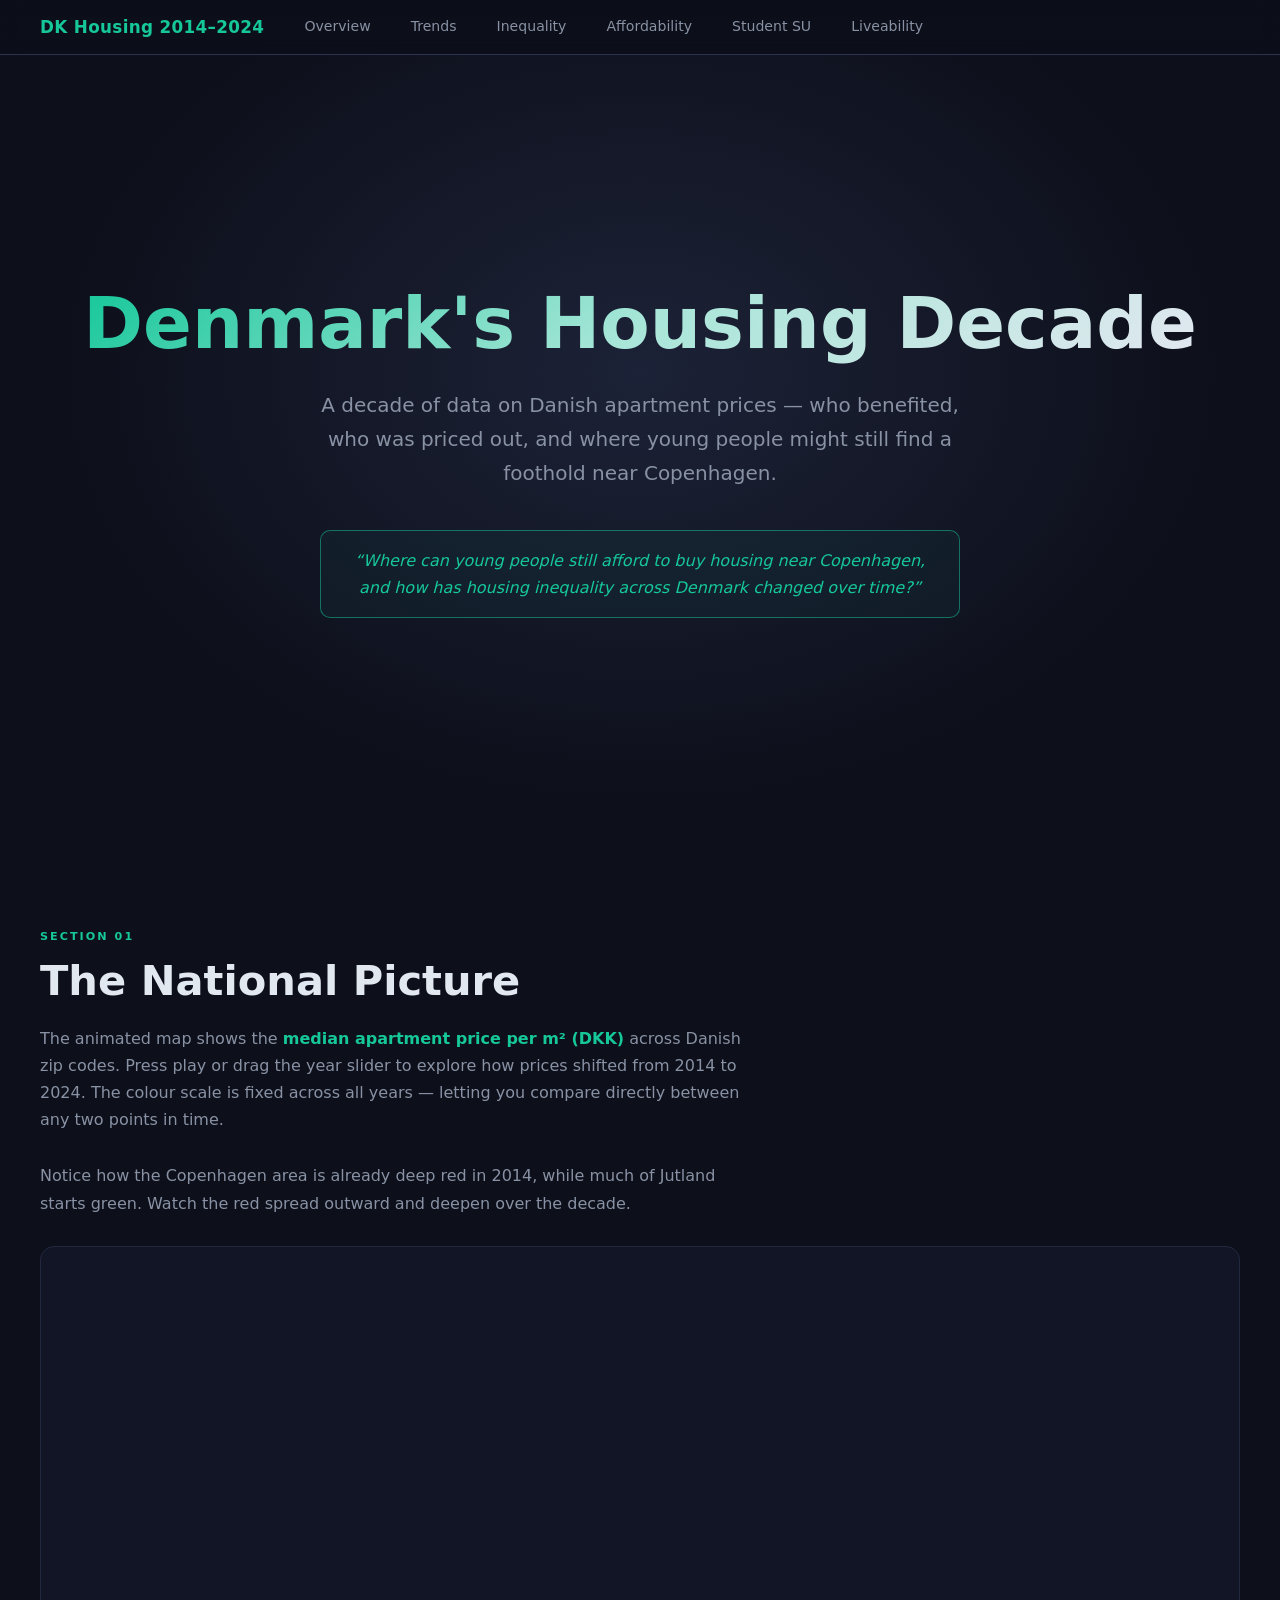
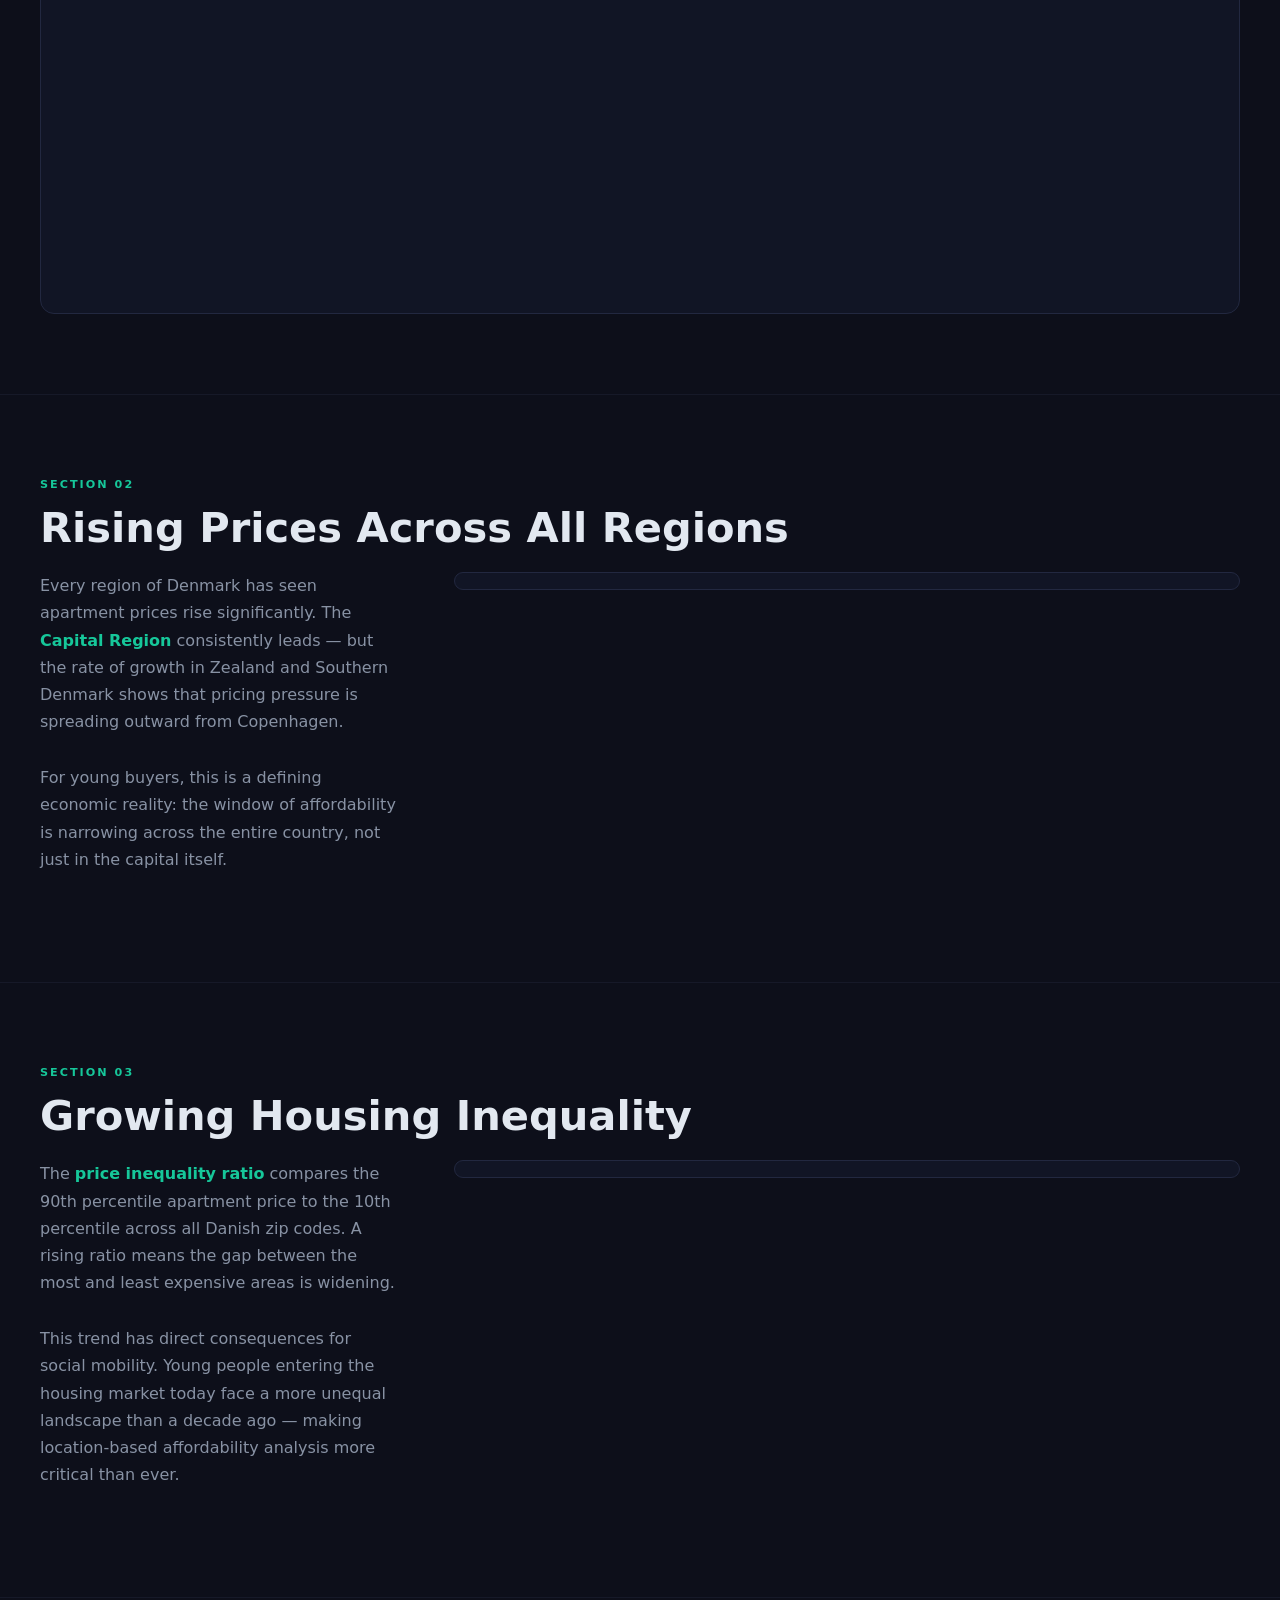
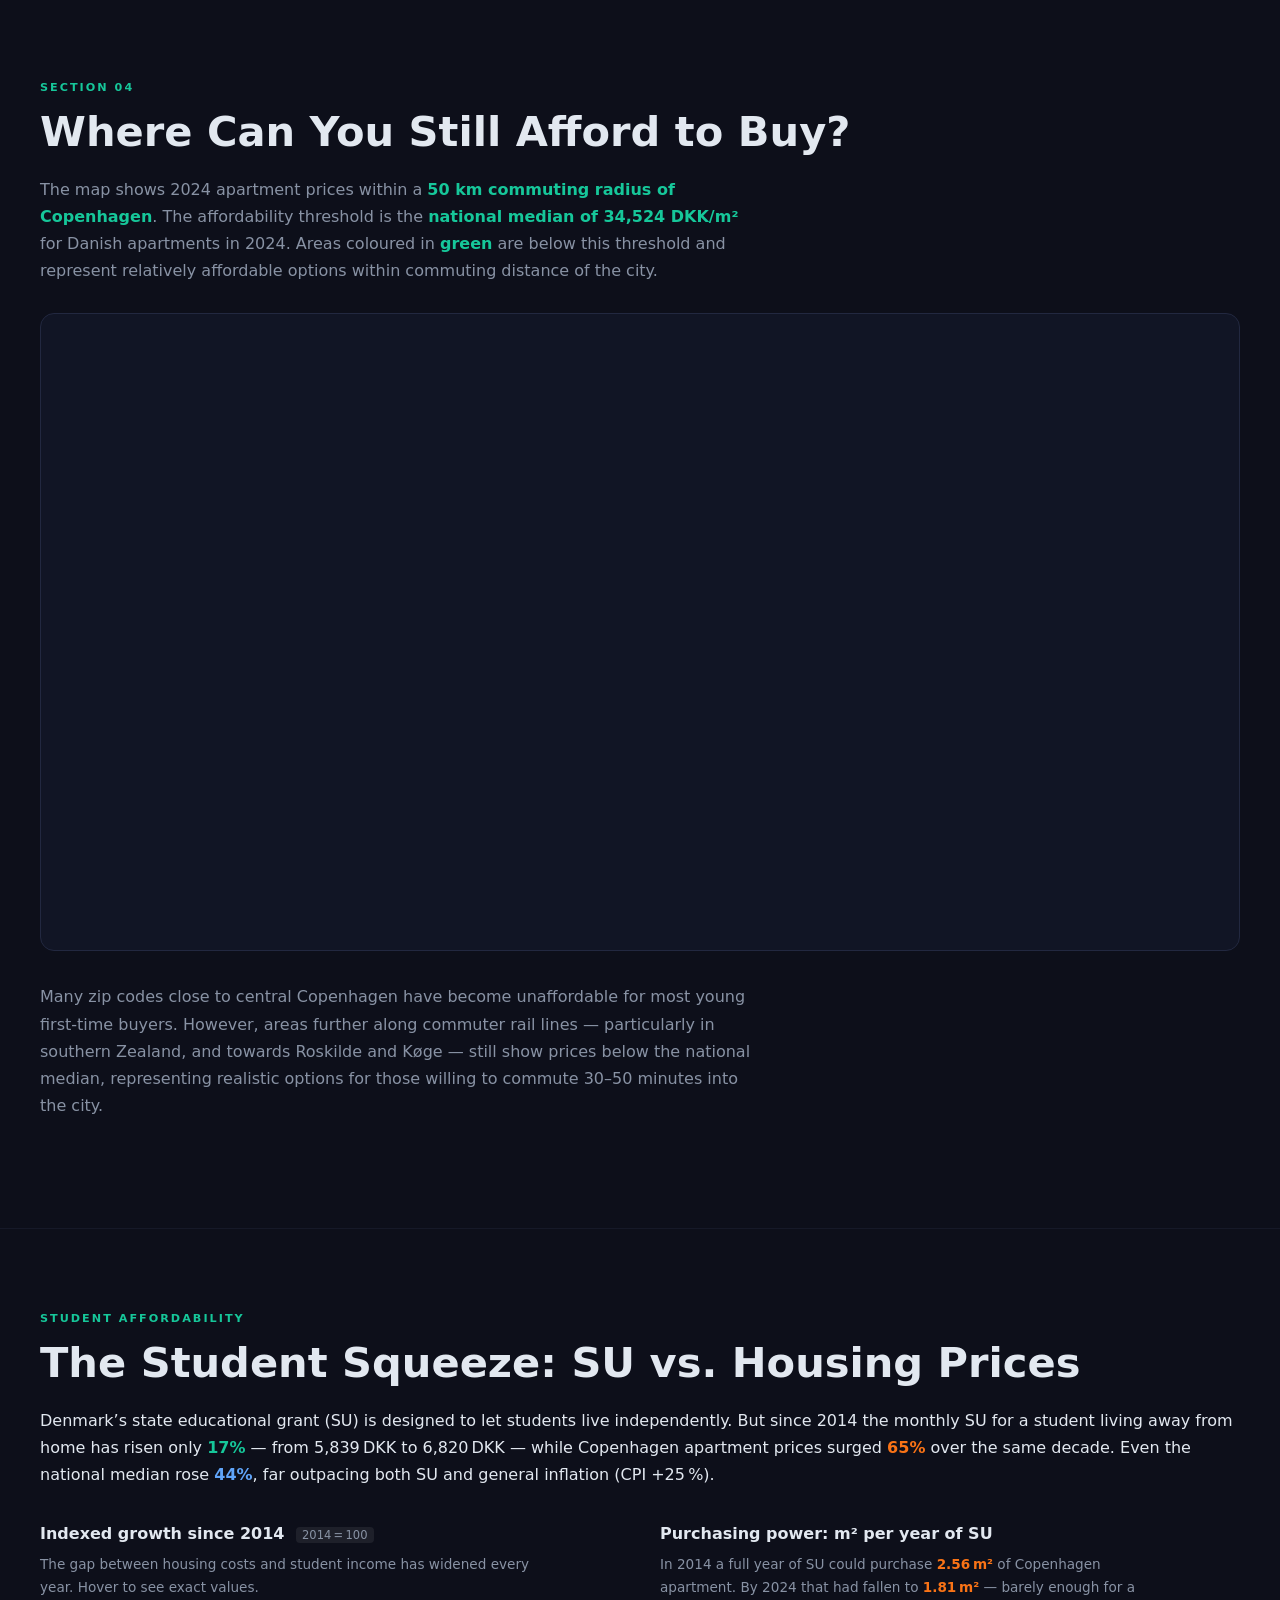
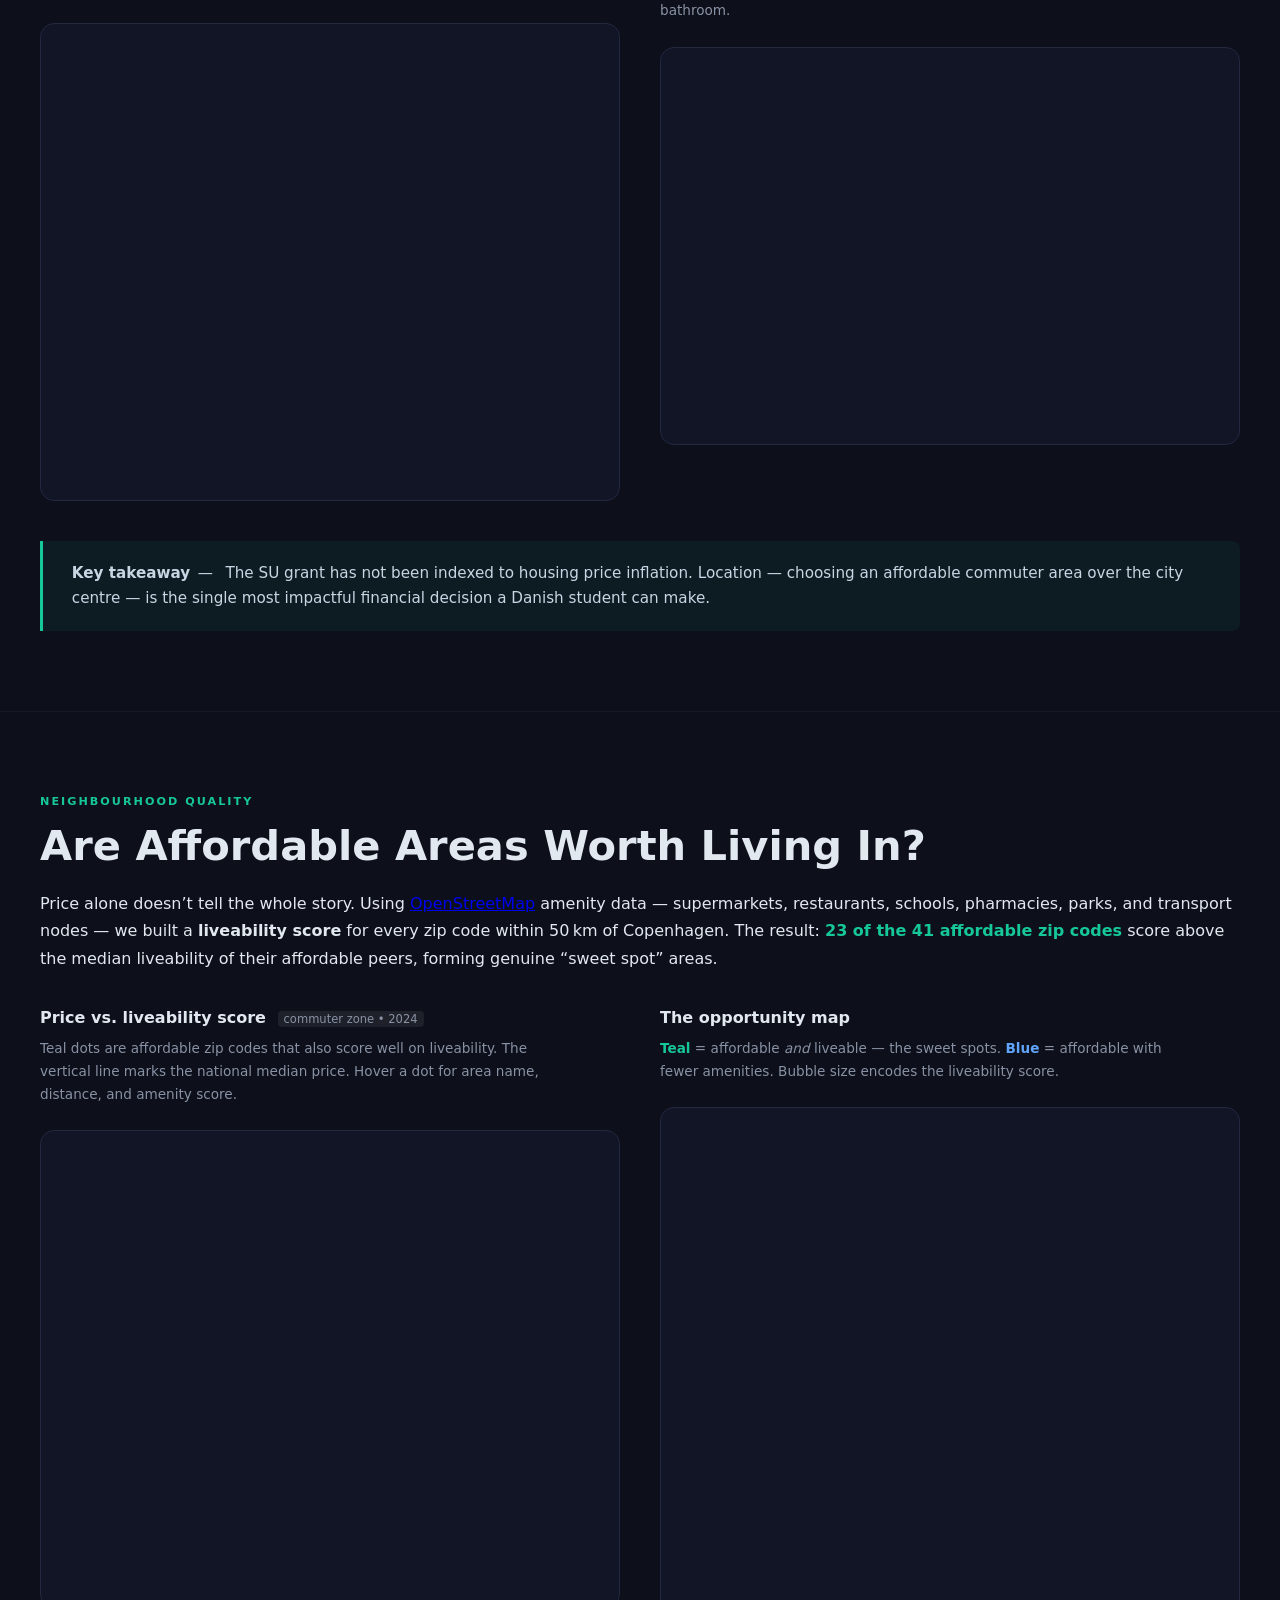
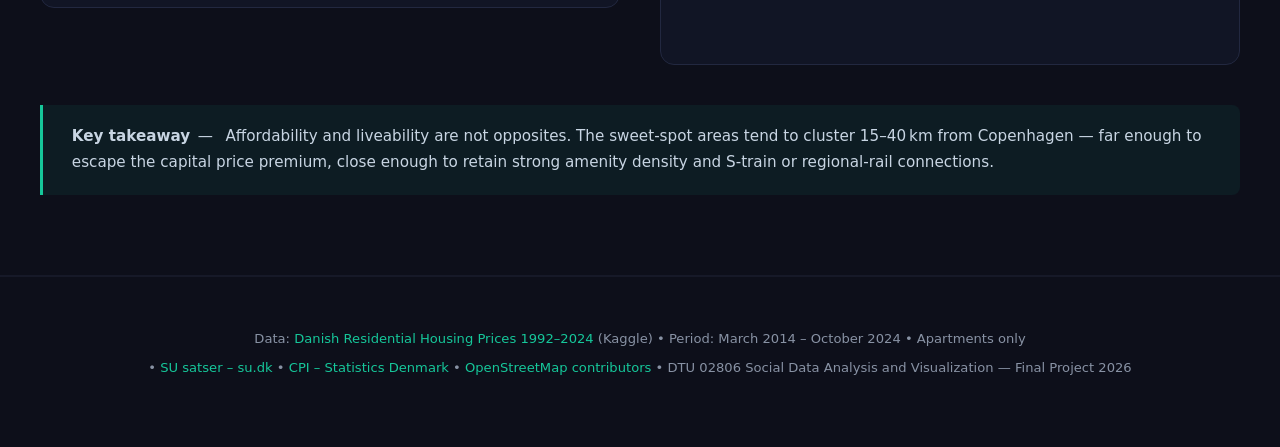
==== commit 266a2be9: "Updated based on feedback" ====
--- a/housing_website/index.html
+++ b/housing_website/index.html
@@ -1,10 +1,10 @@
-<!DOCTYPE html>
+﻿<!DOCTYPE html>
 <html lang='en'>
 <head>
   <meta charset='UTF-8'>
   <meta name='viewport' content='width=device-width, initial-scale=1.0'>
   <title>Denmark Housing Decade 2014–2024</title>
-  <script src='https://cdn.plot.ly/plotly-latest.min.js'></script>
+  <script src='https://cdn.plot.ly/plotly-3.4.0.min.js'></script>
   <style>
     *, *::before, *::after { margin: 0; padding: 0; box-sizing: border-box; }
     html { scroll-behavior: smooth; }
@@ -29,6 +29,17 @@
     footer { text-align: center; padding: 3rem 2rem 4rem; color: #8892a4; font-size: 0.82rem; border-top: 1px solid #161928; line-height: 2.2; }
     footer a { color: #16c79a; text-decoration: none; }
     footer a:hover { text-decoration: underline; }
+  
+    .two-col { display:grid; grid-template-columns:1fr 1fr; gap:2.5rem; margin-top:2rem; }
+    @media(max-width:900px){ .two-col { grid-template-columns:1fr; } }
+    .chart-title { font-size:1rem; font-weight:600; color:#e2e8f0; margin-bottom:0.35rem; }
+    .chart-title .badge { font-size:0.72rem; font-weight:500; color:#8892a4;
+      background:rgba(255,255,255,0.07); border-radius:4px; padding:1px 6px; margin-left:6px; }
+    .chart-sub { font-size:0.85rem; color:#8892a4; margin-bottom:0.8rem; max-width:520px; }
+    .insight-box { margin-top:2.5rem; padding:1.2rem 1.8rem;
+      background:rgba(22,199,154,0.07); border-left:3px solid #16c79a;
+      border-radius:0 8px 8px 0; font-size:0.95rem; color:#c8d5e3; line-height:1.7; }
+
   </style>
 </head>
 <body>
@@ -39,6 +50,8 @@
   <a href='#trends'>Trends</a>
   <a href='#inequality'>Inequality</a>
   <a href='#affordability'>Affordability</a>
+  <a href='#student'>Student SU</a>
+  <a href='#liveability'>Liveability</a>
 </nav>
 
 <section class='hero' id='top'>
@@ -91,9 +104,98 @@
   <p class='narrative' style='margin-top:2rem'>Many zip codes close to central Copenhagen have become unaffordable for most young first-time buyers. However, areas further along commuter rail lines &mdash; particularly in southern Zealand, and towards Roskilde and K&oslash;ge &mdash; still show prices below the national median, representing realistic options for those willing to commute 30&ndash;50 minutes into the city.</p>
 </section>
 
+
+<section class='section' id='student'>
+  <div class='section-label'>Student Affordability</div>
+  <h2>The Student Squeeze: SU vs. Housing Prices</h2>
+  <p class='section-intro'>
+    Denmark&rsquo;s state educational grant (SU) is designed to let students live
+    independently. But since 2014 the monthly SU for a student living away from home
+    has risen only
+    <strong style='color:#16c79a'>17%</strong>
+    &mdash; from 5,839&thinsp;DKK to 6,820&thinsp;DKK &mdash; while
+    Copenhagen apartment prices surged
+    <strong style='color:#f97316'>65%</strong> over the same decade.
+    Even the national median rose
+    <strong style='color:#60a5fa'>44%</strong>,
+    far outpacing both SU and general inflation (CPI&nbsp;+25&thinsp;%).
+  </p>
+  <div class='two-col'>
+    <div>
+      <h3 class='chart-title'>Indexed growth since 2014
+        <span class='badge'>2014&thinsp;=&thinsp;100</span></h3>
+      <p class='chart-sub'>The gap between housing costs and student income has widened every
+        year. Hover to see exact values.</p>
+      <div class='full-chart'><div>                            <div id="su-index-chart" class="plotly-graph-div" style="height:460px; width:100%;"></div>            <script>                window.PLOTLYENV=window.PLOTLYENV || {};                                if (document.getElementById("su-index-chart")) {                    Plotly.newPlot(                        "su-index-chart",                        [{"hovertemplate":"%{y:.1f}\u003cextra\u003eCopenhagen apartments\u003c\u002fextra\u003e","line":{"color":"#f97316","width":3},"marker":{"size":7},"mode":"lines+markers","name":"Copenhagen apartments","x":[2014,2015,2016,2017,2018,2019,2020,2021,2022,2023,2024],"y":[100.0,105.43013127082932,114.91374106510636,125.15730349966492,128.16098656628577,130.65585686815302,144.38648482613172,163.43861221975632,157.10213750661583,153.07138916877625,164.58948415623064],"type":"scatter"},{"hovertemplate":"%{y:.1f}\u003cextra\u003eDenmark (national)\u003c\u002fextra\u003e","line":{"color":"#60a5fa","dash":"dash","width":2.5},"marker":{"size":6},"mode":"lines+markers","name":"Denmark apartments","x":[2014,2015,2016,2017,2018,2019,2020,2021,2022,2023,2024],"y":[100.0,105.66234922477781,113.64152794956455,115.61088802711895,120.66208561997934,120.76972764124064,133.01685139509684,143.63754576517465,134.97792849652618,140.22706192121532,144.03488416341412],"type":"scatter"},{"hovertemplate":"%{y:.1f}\u003cextra\u003eSU grant\u003c\u002fextra\u003e","line":{"color":"#16c79a","width":3},"marker":{"size":7},"mode":"lines+markers","name":"Monthly SU grant","x":[2014,2015,2016,2017,2018,2019,2020,2021,2022,2023,2024],"y":[100.0,101.09607809556431,101.74687446480561,103.01421476280186,104.29868128104127,105.6002740195239,106.91899297824969,108.2548381572187,109.55643089570133,112.84466518239424,116.80082205857167],"type":"scatter"},{"hovertemplate":"%{y:.1f}\u003cextra\u003eCPI\u003c\u002fextra\u003e","line":{"color":"#8892a4","dash":"dot","width":1.8},"mode":"lines","name":"Consumer Price Index","x":[2014,2015,2016,2017,2018,2019,2020,2021,2022,2023,2024],"y":[100.0,100.70493454179254,100.70493454179254,101.81268882175227,103.42396777442096,104.83383685800605,104.33031218529707,106.24370594159114,116.31419939577039,122.35649546827796,124.87411883182276],"type":"scatter"}],                        {"template":{"data":{"histogram2dcontour":[{"type":"histogram2dcontour","colorbar":{"outlinewidth":0,"ticks":""},"colorscale":[[0.0,"#0d0887"],[0.1111111111111111,"#46039f"],[0.2222222222222222,"#7201a8"],[0.3333333333333333,"#9c179e"],[0.4444444444444444,"#bd3786"],[0.5555555555555556,"#d8576b"],[0.6666666666666666,"#ed7953"],[0.7777777777777778,"#fb9f3a"],[0.8888888888888888,"#fdca26"],[1.0,"#f0f921"]]}],"choropleth":[{"type":"choropleth","colorbar":{"outlinewidth":0,"ticks":""}}],"histogram2d":[{"type":"histogram2d","colorbar":{"outlinewidth":0,"ticks":""},"colorscale":[[0.0,"#0d0887"],[0.1111111111111111,"#46039f"],[0.2222222222222222,"#7201a8"],[0.3333333333333333,"#9c179e"],[0.4444444444444444,"#bd3786"],[0.5555555555555556,"#d8576b"],[0.6666666666666666,"#ed7953"],[0.7777777777777778,"#fb9f3a"],[0.8888888888888888,"#fdca26"],[1.0,"#f0f921"]]}],"heatmap":[{"type":"heatmap","colorbar":{"outlinewidth":0,"ticks":""},"colorscale":[[0.0,"#0d0887"],[0.1111111111111111,"#46039f"],[0.2222222222222222,"#7201a8"],[0.3333333333333333,"#9c179e"],[0.4444444444444444,"#bd3786"],[0.5555555555555556,"#d8576b"],[0.6666666666666666,"#ed7953"],[0.7777777777777778,"#fb9f3a"],[0.8888888888888888,"#fdca26"],[1.0,"#f0f921"]]}],"contourcarpet":[{"type":"contourcarpet","colorbar":{"outlinewidth":0,"ticks":""}}],"contour":[{"type":"contour","colorbar":{"outlinewidth":0,"ticks":""},"colorscale":[[0.0,"#0d0887"],[0.1111111111111111,"#46039f"],[0.2222222222222222,"#7201a8"],[0.3333333333333333,"#9c179e"],[0.4444444444444444,"#bd3786"],[0.5555555555555556,"#d8576b"],[0.6666666666666666,"#ed7953"],[0.7777777777777778,"#fb9f3a"],[0.8888888888888888,"#fdca26"],[1.0,"#f0f921"]]}],"surface":[{"type":"surface","colorbar":{"outlinewidth":0,"ticks":""},"colorscale":[[0.0,"#0d0887"],[0.1111111111111111,"#46039f"],[0.2222222222222222,"#7201a8"],[0.3333333333333333,"#9c179e"],[0.4444444444444444,"#bd3786"],[0.5555555555555556,"#d8576b"],[0.6666666666666666,"#ed7953"],[0.7777777777777778,"#fb9f3a"],[0.8888888888888888,"#fdca26"],[1.0,"#f0f921"]]}],"mesh3d":[{"type":"mesh3d","colorbar":{"outlinewidth":0,"ticks":""}}],"scatter":[{"fillpattern":{"fillmode":"overlay","size":10,"solidity":0.2},"type":"scatter"}],"parcoords":[{"type":"parcoords","line":{"colorbar":{"outlinewidth":0,"ticks":""}}}],"scatterpolargl":[{"type":"scatterpolargl","marker":{"colorbar":{"outlinewidth":0,"ticks":""}}}],"bar":[{"error_x":{"color":"#2a3f5f"},"error_y":{"color":"#2a3f5f"},"marker":{"line":{"color":"#E5ECF6","width":0.5},"pattern":{"fillmode":"overlay","size":10,"solidity":0.2}},"type":"bar"}],"scattergeo":[{"type":"scattergeo","marker":{"colorbar":{"outlinewidth":0,"ticks":""}}}],"scatterpolar":[{"type":"scatterpolar","marker":{"colorbar":{"outlinewidth":0,"ticks":""}}}],"histogram":[{"marker":{"pattern":{"fillmode":"overlay","size":10,"solidity":0.2}},"type":"histogram"}],"scattergl":[{"type":"scattergl","marker":{"colorbar":{"outlinewidth":0,"ticks":""}}}],"scatter3d":[{"type":"scatter3d","line":{"colorbar":{"outlinewidth":0,"ticks":""}},"marker":{"colorbar":{"outlinewidth":0,"ticks":""}}}],"scattermap":[{"type":"scattermap","marker":{"colorbar":{"outlinewidth":0,"ticks":""}}}],"scattermapbox":[{"type":"scattermapbox","marker":{"colorbar":{"outlinewidth":0,"ticks":""}}}],"scatterternary":[{"type":"scatterternary","marker":{"colorbar":{"outlinewidth":0,"ticks":""}}}],"scattercarpet":[{"type":"scattercarpet","marker":{"colorbar":{"outlinewidth":0,"ticks":""}}}],"carpet":[{"aaxis":{"endlinecolor":"#2a3f5f","gridcolor":"white","linecolor":"white","minorgridcolor":"white","startlinecolor":"#2a3f5f"},"baxis":{"endlinecolor":"#2a3f5f","gridcolor":"white","linecolor":"white","minorgridcolor":"white","startlinecolor":"#2a3f5f"},"type":"carpet"}],"table":[{"cells":{"fill":{"color":"#EBF0F8"},"line":{"color":"white"}},"header":{"fill":{"color":"#C8D4E3"},"line":{"color":"white"}},"type":"table"}],"barpolar":[{"marker":{"line":{"color":"#E5ECF6","width":0.5},"pattern":{"fillmode":"overlay","size":10,"solidity":0.2}},"type":"barpolar"}],"pie":[{"automargin":true,"type":"pie"}]},"layout":{"autotypenumbers":"strict","colorway":["#636efa","#EF553B","#00cc96","#ab63fa","#FFA15A","#19d3f3","#FF6692","#B6E880","#FF97FF","#FECB52"],"font":{"color":"#2a3f5f"},"hovermode":"closest","hoverlabel":{"align":"left"},"paper_bgcolor":"white","plot_bgcolor":"#E5ECF6","polar":{"bgcolor":"#E5ECF6","angularaxis":{"gridcolor":"white","linecolor":"white","ticks":""},"radialaxis":{"gridcolor":"white","linecolor":"white","ticks":""}},"ternary":{"bgcolor":"#E5ECF6","aaxis":{"gridcolor":"white","linecolor":"white","ticks":""},"baxis":{"gridcolor":"white","linecolor":"white","ticks":""},"caxis":{"gridcolor":"white","linecolor":"white","ticks":""}},"coloraxis":{"colorbar":{"outlinewidth":0,"ticks":""}},"colorscale":{"sequential":[[0.0,"#0d0887"],[0.1111111111111111,"#46039f"],[0.2222222222222222,"#7201a8"],[0.3333333333333333,"#9c179e"],[0.4444444444444444,"#bd3786"],[0.5555555555555556,"#d8576b"],[0.6666666666666666,"#ed7953"],[0.7777777777777778,"#fb9f3a"],[0.8888888888888888,"#fdca26"],[1.0,"#f0f921"]],"sequentialminus":[[0.0,"#0d0887"],[0.1111111111111111,"#46039f"],[0.2222222222222222,"#7201a8"],[0.3333333333333333,"#9c179e"],[0.4444444444444444,"#bd3786"],[0.5555555555555556,"#d8576b"],[0.6666666666666666,"#ed7953"],[0.7777777777777778,"#fb9f3a"],[0.8888888888888888,"#fdca26"],[1.0,"#f0f921"]],"diverging":[[0,"#8e0152"],[0.1,"#c51b7d"],[0.2,"#de77ae"],[0.3,"#f1b6da"],[0.4,"#fde0ef"],[0.5,"#f7f7f7"],[0.6,"#e6f5d0"],[0.7,"#b8e186"],[0.8,"#7fbc41"],[0.9,"#4d9221"],[1,"#276419"]]},"xaxis":{"gridcolor":"white","linecolor":"white","ticks":"","title":{"standoff":15},"zerolinecolor":"white","automargin":true,"zerolinewidth":2},"yaxis":{"gridcolor":"white","linecolor":"white","ticks":"","title":{"standoff":15},"zerolinecolor":"white","automargin":true,"zerolinewidth":2},"scene":{"xaxis":{"backgroundcolor":"#E5ECF6","gridcolor":"white","linecolor":"white","showbackground":true,"ticks":"","zerolinecolor":"white","gridwidth":2},"yaxis":{"backgroundcolor":"#E5ECF6","gridcolor":"white","linecolor":"white","showbackground":true,"ticks":"","zerolinecolor":"white","gridwidth":2},"zaxis":{"backgroundcolor":"#E5ECF6","gridcolor":"white","linecolor":"white","showbackground":true,"ticks":"","zerolinecolor":"white","gridwidth":2}},"shapedefaults":{"line":{"color":"#2a3f5f"}},"annotationdefaults":{"arrowcolor":"#2a3f5f","arrowhead":0,"arrowwidth":1},"geo":{"bgcolor":"white","landcolor":"#E5ECF6","subunitcolor":"white","showland":true,"showlakes":true,"lakecolor":"white"},"title":{"x":0.05},"mapbox":{"style":"light"}}},"shapes":[{"line":{"color":"rgba(255,255,255,0.12)","dash":"dot","width":1},"type":"line","x0":0,"x1":1,"xref":"x domain","y0":100,"y1":100,"yref":"y"}],"annotations":[{"font":{"color":"#f97316","size":11},"showarrow":false,"text":"CPH +65%","x":2024,"xanchor":"left","xshift":8,"y":164.58948415623064},{"font":{"color":"#60a5fa","size":11},"showarrow":false,"text":"Nat. +44%","x":2024,"xanchor":"left","xshift":8,"y":144.03488416341412},{"font":{"color":"#16c79a","size":11},"showarrow":false,"text":"SU +17%","x":2024,"xanchor":"left","xshift":8,"y":116.80082205857167},{"font":{"color":"#8892a4","size":11},"showarrow":false,"text":"CPI +25%","x":2024,"xanchor":"left","xshift":8,"y":124.87411883182276}],"font":{"color":"#e2e8f0"},"margin":{"l":60,"r":30,"t":50,"b":50},"xaxis":{"tickfont":{"color":"#8892a4"},"gridcolor":"rgba(255,255,255,0.07)","showgrid":false,"zeroline":false,"tickvals":[2014,2015,2016,2017,2018,2019,2020,2021,2022,2023,2024],"ticktext":["2014","2015","2016","2017","2018","2019","2020","2021","2022","2023","2024"]},"yaxis":{"tickfont":{"color":"#8892a4"},"title":{"font":{"color":"#8892a4"},"text":"Index (2014 = 100)"},"gridcolor":"rgba(255,255,255,0.07)","showgrid":true,"zeroline":false,"range":[85,215]},"legend":{"font":{"color":"#8892a4"},"orientation":"h","y":1.06,"x":0,"bgcolor":"rgba(0,0,0,0)"},"paper_bgcolor":"rgba(0,0,0,0)","plot_bgcolor":"rgba(0,0,0,0)","height":460},                        {"responsive": true}                    )                };            </script>        </div></div>
+    </div>
+    <div>
+      <h3 class='chart-title'>Purchasing power: m&sup2; per year of SU</h3>
+      <p class='chart-sub'>
+        In 2014 a full year of SU could purchase
+        <strong style='color:#f97316'>2.56&thinsp;m&sup2;</strong>
+        of Copenhagen apartment. By 2024 that had fallen to
+        <strong style='color:#f97316'>1.81&thinsp;m&sup2;</strong>
+        &mdash; barely enough for a bathroom.
+      </p>
+      <div class='full-chart'><div>                            <div id="su-sqm-chart" class="plotly-graph-div" style="height:380px; width:100%;"></div>            <script>                window.PLOTLYENV=window.PLOTLYENV || {};                                if (document.getElementById("su-sqm-chart")) {                    Plotly.newPlot(                        "su-sqm-chart",                        [{"fill":"tozeroy","fillcolor":"rgba(249,115,22,0.08)","hovertemplate":"%{y:.2f} m\u003csup\u003e2\u003c\u002fsup\u003e\u003cextra\u003eCopenhagen\u003c\u002fextra\u003e","line":{"color":"#f97316","width":3},"marker":{"size":7},"mode":"lines+markers","name":"Copenhagen","x":[2014,2015,2016,2017,2018,2019,2020,2021,2022,2023,2024],"y":[2.555841486717286,2.4507751951604058,2.262992053784331,2.1036567299732387,2.0799691370206217,2.06571345378088,1.892614799099171,1.6928815213388106,1.782336482901878,1.8841736420767772,1.8137512747571252],"type":"scatter"},{"hovertemplate":"%{y:.2f} m\u003csup\u003e2\u003c\u002fsup\u003e\u003cextra\u003eNational\u003c\u002fextra\u003e","line":{"color":"#60a5fa","dash":"dash","width":2.5},"marker":{"size":6},"mode":"lines+markers","name":"Denmark (national)","x":[2014,2015,2016,2017,2018,2019,2020,2021,2022,2023,2024],"y":[2.923268513714661,2.7969374533601568,2.6172952780417473,2.604756486348417,2.5268339217264795,2.5560872091881732,2.349724282399586,2.2031701959015235,2.3727054376938534,2.3524364851465127,2.370537994895959],"type":"scatter"}],                        {"template":{"data":{"histogram2dcontour":[{"type":"histogram2dcontour","colorbar":{"outlinewidth":0,"ticks":""},"colorscale":[[0.0,"#0d0887"],[0.1111111111111111,"#46039f"],[0.2222222222222222,"#7201a8"],[0.3333333333333333,"#9c179e"],[0.4444444444444444,"#bd3786"],[0.5555555555555556,"#d8576b"],[0.6666666666666666,"#ed7953"],[0.7777777777777778,"#fb9f3a"],[0.8888888888888888,"#fdca26"],[1.0,"#f0f921"]]}],"choropleth":[{"type":"choropleth","colorbar":{"outlinewidth":0,"ticks":""}}],"histogram2d":[{"type":"histogram2d","colorbar":{"outlinewidth":0,"ticks":""},"colorscale":[[0.0,"#0d0887"],[0.1111111111111111,"#46039f"],[0.2222222222222222,"#7201a8"],[0.3333333333333333,"#9c179e"],[0.4444444444444444,"#bd3786"],[0.5555555555555556,"#d8576b"],[0.6666666666666666,"#ed7953"],[0.7777777777777778,"#fb9f3a"],[0.8888888888888888,"#fdca26"],[1.0,"#f0f921"]]}],"heatmap":[{"type":"heatmap","colorbar":{"outlinewidth":0,"ticks":""},"colorscale":[[0.0,"#0d0887"],[0.1111111111111111,"#46039f"],[0.2222222222222222,"#7201a8"],[0.3333333333333333,"#9c179e"],[0.4444444444444444,"#bd3786"],[0.5555555555555556,"#d8576b"],[0.6666666666666666,"#ed7953"],[0.7777777777777778,"#fb9f3a"],[0.8888888888888888,"#fdca26"],[1.0,"#f0f921"]]}],"contourcarpet":[{"type":"contourcarpet","colorbar":{"outlinewidth":0,"ticks":""}}],"contour":[{"type":"contour","colorbar":{"outlinewidth":0,"ticks":""},"colorscale":[[0.0,"#0d0887"],[0.1111111111111111,"#46039f"],[0.2222222222222222,"#7201a8"],[0.3333333333333333,"#9c179e"],[0.4444444444444444,"#bd3786"],[0.5555555555555556,"#d8576b"],[0.6666666666666666,"#ed7953"],[0.7777777777777778,"#fb9f3a"],[0.8888888888888888,"#fdca26"],[1.0,"#f0f921"]]}],"surface":[{"type":"surface","colorbar":{"outlinewidth":0,"ticks":""},"colorscale":[[0.0,"#0d0887"],[0.1111111111111111,"#46039f"],[0.2222222222222222,"#7201a8"],[0.3333333333333333,"#9c179e"],[0.4444444444444444,"#bd3786"],[0.5555555555555556,"#d8576b"],[0.6666666666666666,"#ed7953"],[0.7777777777777778,"#fb9f3a"],[0.8888888888888888,"#fdca26"],[1.0,"#f0f921"]]}],"mesh3d":[{"type":"mesh3d","colorbar":{"outlinewidth":0,"ticks":""}}],"scatter":[{"fillpattern":{"fillmode":"overlay","size":10,"solidity":0.2},"type":"scatter"}],"parcoords":[{"type":"parcoords","line":{"colorbar":{"outlinewidth":0,"ticks":""}}}],"scatterpolargl":[{"type":"scatterpolargl","marker":{"colorbar":{"outlinewidth":0,"ticks":""}}}],"bar":[{"error_x":{"color":"#2a3f5f"},"error_y":{"color":"#2a3f5f"},"marker":{"line":{"color":"#E5ECF6","width":0.5},"pattern":{"fillmode":"overlay","size":10,"solidity":0.2}},"type":"bar"}],"scattergeo":[{"type":"scattergeo","marker":{"colorbar":{"outlinewidth":0,"ticks":""}}}],"scatterpolar":[{"type":"scatterpolar","marker":{"colorbar":{"outlinewidth":0,"ticks":""}}}],"histogram":[{"marker":{"pattern":{"fillmode":"overlay","size":10,"solidity":0.2}},"type":"histogram"}],"scattergl":[{"type":"scattergl","marker":{"colorbar":{"outlinewidth":0,"ticks":""}}}],"scatter3d":[{"type":"scatter3d","line":{"colorbar":{"outlinewidth":0,"ticks":""}},"marker":{"colorbar":{"outlinewidth":0,"ticks":""}}}],"scattermap":[{"type":"scattermap","marker":{"colorbar":{"outlinewidth":0,"ticks":""}}}],"scattermapbox":[{"type":"scattermapbox","marker":{"colorbar":{"outlinewidth":0,"ticks":""}}}],"scatterternary":[{"type":"scatterternary","marker":{"colorbar":{"outlinewidth":0,"ticks":""}}}],"scattercarpet":[{"type":"scattercarpet","marker":{"colorbar":{"outlinewidth":0,"ticks":""}}}],"carpet":[{"aaxis":{"endlinecolor":"#2a3f5f","gridcolor":"white","linecolor":"white","minorgridcolor":"white","startlinecolor":"#2a3f5f"},"baxis":{"endlinecolor":"#2a3f5f","gridcolor":"white","linecolor":"white","minorgridcolor":"white","startlinecolor":"#2a3f5f"},"type":"carpet"}],"table":[{"cells":{"fill":{"color":"#EBF0F8"},"line":{"color":"white"}},"header":{"fill":{"color":"#C8D4E3"},"line":{"color":"white"}},"type":"table"}],"barpolar":[{"marker":{"line":{"color":"#E5ECF6","width":0.5},"pattern":{"fillmode":"overlay","size":10,"solidity":0.2}},"type":"barpolar"}],"pie":[{"automargin":true,"type":"pie"}]},"layout":{"autotypenumbers":"strict","colorway":["#636efa","#EF553B","#00cc96","#ab63fa","#FFA15A","#19d3f3","#FF6692","#B6E880","#FF97FF","#FECB52"],"font":{"color":"#2a3f5f"},"hovermode":"closest","hoverlabel":{"align":"left"},"paper_bgcolor":"white","plot_bgcolor":"#E5ECF6","polar":{"bgcolor":"#E5ECF6","angularaxis":{"gridcolor":"white","linecolor":"white","ticks":""},"radialaxis":{"gridcolor":"white","linecolor":"white","ticks":""}},"ternary":{"bgcolor":"#E5ECF6","aaxis":{"gridcolor":"white","linecolor":"white","ticks":""},"baxis":{"gridcolor":"white","linecolor":"white","ticks":""},"caxis":{"gridcolor":"white","linecolor":"white","ticks":""}},"coloraxis":{"colorbar":{"outlinewidth":0,"ticks":""}},"colorscale":{"sequential":[[0.0,"#0d0887"],[0.1111111111111111,"#46039f"],[0.2222222222222222,"#7201a8"],[0.3333333333333333,"#9c179e"],[0.4444444444444444,"#bd3786"],[0.5555555555555556,"#d8576b"],[0.6666666666666666,"#ed7953"],[0.7777777777777778,"#fb9f3a"],[0.8888888888888888,"#fdca26"],[1.0,"#f0f921"]],"sequentialminus":[[0.0,"#0d0887"],[0.1111111111111111,"#46039f"],[0.2222222222222222,"#7201a8"],[0.3333333333333333,"#9c179e"],[0.4444444444444444,"#bd3786"],[0.5555555555555556,"#d8576b"],[0.6666666666666666,"#ed7953"],[0.7777777777777778,"#fb9f3a"],[0.8888888888888888,"#fdca26"],[1.0,"#f0f921"]],"diverging":[[0,"#8e0152"],[0.1,"#c51b7d"],[0.2,"#de77ae"],[0.3,"#f1b6da"],[0.4,"#fde0ef"],[0.5,"#f7f7f7"],[0.6,"#e6f5d0"],[0.7,"#b8e186"],[0.8,"#7fbc41"],[0.9,"#4d9221"],[1,"#276419"]]},"xaxis":{"gridcolor":"white","linecolor":"white","ticks":"","title":{"standoff":15},"zerolinecolor":"white","automargin":true,"zerolinewidth":2},"yaxis":{"gridcolor":"white","linecolor":"white","ticks":"","title":{"standoff":15},"zerolinecolor":"white","automargin":true,"zerolinewidth":2},"scene":{"xaxis":{"backgroundcolor":"#E5ECF6","gridcolor":"white","linecolor":"white","showbackground":true,"ticks":"","zerolinecolor":"white","gridwidth":2},"yaxis":{"backgroundcolor":"#E5ECF6","gridcolor":"white","linecolor":"white","showbackground":true,"ticks":"","zerolinecolor":"white","gridwidth":2},"zaxis":{"backgroundcolor":"#E5ECF6","gridcolor":"white","linecolor":"white","showbackground":true,"ticks":"","zerolinecolor":"white","gridwidth":2}},"shapedefaults":{"line":{"color":"#2a3f5f"}},"annotationdefaults":{"arrowcolor":"#2a3f5f","arrowhead":0,"arrowwidth":1},"geo":{"bgcolor":"white","landcolor":"#E5ECF6","subunitcolor":"white","showland":true,"showlakes":true,"lakecolor":"white"},"title":{"x":0.05},"mapbox":{"style":"light"}}},"font":{"color":"#e2e8f0"},"margin":{"l":60,"r":30,"t":50,"b":50},"xaxis":{"tickfont":{"color":"#8892a4"},"gridcolor":"rgba(255,255,255,0.07)","showgrid":false,"zeroline":false,"tickvals":[2014,2015,2016,2017,2018,2019,2020,2021,2022,2023,2024],"ticktext":["2014","2015","2016","2017","2018","2019","2020","2021","2022","2023","2024"]},"yaxis":{"tickfont":{"color":"#8892a4"},"title":{"font":{"color":"#8892a4"},"text":"m\u00b2 purchasable with a full year of SU"},"gridcolor":"rgba(255,255,255,0.07)","showgrid":true,"zeroline":false},"legend":{"font":{"color":"#8892a4"},"orientation":"h","y":1.06,"x":0,"bgcolor":"rgba(0,0,0,0)"},"paper_bgcolor":"rgba(0,0,0,0)","plot_bgcolor":"rgba(0,0,0,0)","height":380},                        {"responsive": true}                    )                };            </script>        </div></div>
+    </div>
+  </div>
+  <div class='insight-box'>
+    <strong>Key takeaway</strong>&ensp;&mdash;&ensp;
+    The SU grant has not been indexed to housing price inflation.
+    Location &mdash; choosing an affordable commuter area over the city centre &mdash;
+    is the single most impactful financial decision a Danish student can make.
+  </div>
+</section>
+
+
+<section class='section' id='liveability'>
+  <div class='section-label'>Neighbourhood Quality</div>
+  <h2>Are Affordable Areas Worth Living In?</h2>
+  <p class='section-intro'>
+    Price alone doesn&rsquo;t tell the whole story. Using
+    <a href='https://www.openstreetmap.org' target='_blank'>OpenStreetMap</a>
+    amenity data &mdash; supermarkets, restaurants, schools, pharmacies, parks,
+    and transport nodes &mdash; we built a
+    <strong>liveability score</strong> for every zip code within 50&thinsp;km of
+    Copenhagen. The result: <strong style='color:#16c79a'>23 of the
+    41 affordable zip codes</strong> score above the median liveability of
+    their affordable peers, forming genuine &ldquo;sweet spot&rdquo; areas.
+  </p>
+  <div class='two-col'>
+    <div>
+      <h3 class='chart-title'>Price vs. liveability score
+        <span class='badge'>commuter zone &bull; 2024</span></h3>
+      <p class='chart-sub'>
+        Teal dots are affordable zip codes that also score well on liveability.
+        The vertical line marks the national median price.
+        Hover a dot for area name, distance, and amenity score.
+      </p>
+      <div class='full-chart'><div>                            <div id="live-scatter" class="plotly-graph-div" style="height:460px; width:100%;"></div>            <script>                window.PLOTLYENV=window.PLOTLYENV || {};                                if (document.getElementById("live-scatter")) {                    Plotly.newPlot(                        "live-scatter",                        [{"customdata":{"dtype":"f8","bdata":"AAAAAABQpEAEyKq7iqUkQAAAAAAAUHtAAAAAAABapEAapVJ9oCMkQAAAAAAAoHtAAAAAAABkpEBAm\u002f\u002f4r\[base64]\u002fToHsklQAAAAAAAAHZAAAAAAAB8pUAJwhZOe2stQAAAAAAAYG1AAAAAAABYpkCNfB8SrRghQAAAAAAA+IBAAAAAAACApkC7oZYuDN8mQAAAAAAA8HpAAAAAAAA0p0BS5ad8mR44QAAAAAAAIGlAAAAAAABIp0AgGj5\u002fRqQ6QAAAAAAAIGFAAAAAAABwp0A7FmcSKeRDQAAAAAAAUHVAAAAAAADop0CROKF535BBQAAAAAAA4GBAAAAAAACQqkAcKxRiq9RAQAAAAAAAgHNAAAAAAAAIq0DFoZM9qGo0QAAAAAAAQGFAAAAAAACAq0AYlG3OGvIzQAAAAAAAAGJAAAAAAABAr0C\u002fkM4dTcM9QAAAAAAA4H5AAAAAAAD4sUD94bD6DEVBQAAAAAAAsHFA","shape":"23, 3"},"hovertemplate":"\u003cb\u003e%{text} (%{customdata[0]})\u003c\u002fb\u003e\u003cbr\u003ePrice: %{x:,.0f} DKK\u002fm\u00b2\u003cbr\u003eLiveability: %{y:.0f}\u002f100\u003cbr\u003eDistance: %{customdata[1]:.1f} km\u003cbr\u003eAmenity score: %{customdata[2]}\u003cextra\u003e\u003c\u002fextra\u003e","marker":{"color":"#16c79a","line":{"color":"rgba(255,255,255,0.2)","width":0.5},"opacity":0.75,"size":9},"mode":"markers","name":"Best bet: affordable + liveable","text":["Glostrup","Br\u00f8ndby","R\u00f8dovre","Albertslund","Vallensb\u00e6k","Taastrup","Ish\u00f8j","Hvidovre","Vallensb\u00e6k Strand","Greve","Herlev","Ballerup","S\u00f8borg","Bagsv\u00e6rd","H\u00f8rsholm","Kokkedal","Helsing\u00f8r","Esperg\u00e6rde","Hiller\u00f8d","Birker\u00f8d","Farum","Roskilde","K\u00f8ge"],"x":{"dtype":"f8","bdata":"AAAAwERI3EAAAABwPuraQAAAAFB1QeBAAAAAQEPo2EAAAAAAgE\u002fSQAAAADBqN9lAAAAAwDSq2EAAAADgfWDdQAAAAMAoW9pAAAAAwITV3kAAAACgUuXfQAAAAMBuCN1AAAAAYDwo4EAAAACA7S3fQAAAAIAs2N9AAAAAIIVG0kAAAACg\u002f\u002fLXQAAAAOAdtNRAAAAAcIff2kAAAADAd7naQAAAACAeuN1AAAAA4FXy3EAAAAAAABbcQA=="},"y":{"dtype":"f8","bdata":"AAAAAAAAGkBmZmZmZmYaQDMzMzMzMyZAZmZmZmZmFEDNzMzMzMwaQJqZmZmZmRNAMzMzMzMzD0AAAAAAAAAWQDMzMzMzMw9AAAAAAAAAAEBmZmZmZmYUQGZmZmZmZgpAMzMzMzMzIECamZmZmZkZQGZmZmZmZgZAzczMzMzM\u002fD8AAAAAAAAUQM3MzMzMzPw\u002fAAAAAAAAEkDNzMzMzMz8P2ZmZmZmZv4\u002fmpmZmZmZHUBmZmZmZmYQQA=="},"type":"scatter"},{"customdata":{"dtype":"f8","bdata":"AAAAAACgpEDUfHQ132k3QAAAAAAAgFxAAAAAAADwpEBUkUwBb3k7QAAAAAAAQFJAAAAAAACapUA\u002fS3+6DzgyQAAAAAAAAFJAAAAAAABEpkAQql9rtOgvQAAAAAAAgFxAAAAAAABcp0CrS6Uwf109QAAAAAAAgFJAAAAAAADUp0B0CmN+g74\u002fQAAAAAAAQFNAAAAAAAA4qECUjvj8BPdGQAAAAAAAAFFAAAAAAAAAqUDrjUdwOF5GQAAAAAAAAFFAAAAAAAA8qUBvBvxINkRIQAAAAAAAADdAAAAAAADIqUDZ\u002fwOTPelHQAAAAAAAAFRAAAAAAAD0qkDXhX+IuX85QAAAAAAAgFlAAAAAAAAwq0AcH1dX+zVBQAAAAAAAgExAAAAAAABYq0A10gEz9\u002fYwQAAAAAAAAF5AAAAAAAAgrECQBENRRuxBQAAAAAAAwFlAAAAAAACErEBqolxsoys8QAAAAAAAgFdAAAAAAACYrEDlFPvPNao4QAAAAAAAwFFAAAAAAAAOskDzsAt9fqY\u002fQAAAAAAAAEBAAAAAAABJskBrgpfTZfFDQAAAAAAAgERA","shape":"18, 3"},"hovertemplate":"\u003cb\u003e%{text} (%{customdata[0]})\u003c\u002fb\u003e\u003cbr\u003ePrice: %{x:,.0f} DKK\u002fm\u00b2\u003cbr\u003eLiveability: %{y:.0f}\u002f100\u003cbr\u003eDistance: %{customdata[1]:.1f} km\u003cbr\u003eAmenity score: %{customdata[2]}\u003cextra\u003e\u003c\u002fextra\u003e","marker":{"color":"#60a5fa","line":{"color":"rgba(255,255,255,0.2)","width":0.5},"opacity":0.75,"size":9},"mode":"markers","name":"Affordable, fewer amenities","text":["Hedehusene","Solr\u00f8d Strand","Sm\u00f8rum","N\u00e6rum","Niv\u00e5","Humleb\u00e6k","Hornb\u00e6k","Helsinge","Gr\u00e6sted","Frederiksv\u00e6rk","Aller\u00f8d","Fredensborg","V\u00e6rl\u00f8se","Frederikssund","\u00d8lstykke","Stenl\u00f8se","Havdrup","Herf\u00f8lge"],"x":{"dtype":"f8","bdata":"AAAAoO\u002f42UAAAACgqnvcQAAAAEDoRdlAAAAAgGMh3EAAAACwDT7SQAAAAODlXtNAAAAAoKpG4EAAAACANJfRQAAAAIBYf9ZAAAAAoGdh0UAAAABQcoLdQAAAAHBiWtlAAAAAgIZm2UAAAAAQhi7XQAAAAIDTMN1AAAAAQFCm20AAAAAg0YDdQAAAAEASc9VA"},"y":{"dtype":"f8","bdata":"ZmZmZmZm9j+amZmZmZnpP5qZmZmZmek\u002fZmZmZmZm9j+amZmZmZnpP5qZmZmZmek\u002fZmZmZmZm5j9mZmZmZmbmPwAAAAAAAAAAzczMzMzM7D8zMzMzMzPzPwAAAAAAAOA\u002fAAAAAAAA+D\u002fNzMzMzMz0P5qZmZmZmfE\u002fmpmZmZmZ6T+amZmZmZm5PzMzMzMzM9M\u002f"},"type":"scatter"},{"customdata":{"dtype":"f8","bdata":"AAAAAACMkUAHgQyTtCLwPwAAAAAAkrhAAAAAAADAk0Cr13zcaT75PwAAAAAA07ZAAAAAAABYlEBsP8GmZLH2PwAAAAAAULdAAAAAAABslECBNtbmtV\[base64]\[base64]\u002fSXptXOkJQAAAAAAAmLFAAAAAAABooECCz\[base64]\[base64]","shape":"45, 3"},"hovertemplate":"\u003cb\u003e%{text} (%{customdata[0]})\u003c\u002fb\u003e\u003cbr\u003ePrice: %{x:,.0f} DKK\u002fm\u00b2\u003cbr\u003eLiveability: %{y:.0f}\u002f100\u003cbr\u003eDistance: %{customdata[1]:.1f} km\u003cbr\u003eAmenity score: %{customdata[2]}\u003cextra\u003e\u003c\u002fextra\u003e","marker":{"color":"#f97316","line":{"color":"rgba(255,255,255,0.2)","width":0.5},"opacity":0.75,"size":9},"mode":"markers","name":"High amenities, high price","text":["K\u00f8benhavn K","K\u00f8benhavn K","K\u00f8benhavn K","K\u00f8benhavn K","K\u00f8benhavn K","K\u00f8benhavn K","K\u00f8benhavn K","K\u00f8benhavn K","K\u00f8benhavn K","K\u00f8benhavn K","K\u00f8benhavn V","K\u00f8benhavn V","K\u00f8benhavn V","K\u00f8benhavn V","K\u00f8benhavn V","K\u00f8benhavn V","K\u00f8benhavn V","K\u00f8benhavn V","K\u00f8benhavn V","K\u00f8benhavn V","K\u00f8benhavn V","K\u00f8benhavn V","K\u00f8benhavn V","K\u00f8benhavn V","Frederiksberg C","Frederiksberg C","Frederiksberg C","Frederiksberg C","Frederiksberg C","Frederiksberg C","Frederiksberg","K\u00f8benhavn \u00d8","Nordhavn","K\u00f8benhavn N","K\u00f8benhavn S","K\u00f8benhavn NV","K\u00f8benhavn SV","Valby","Br\u00f8nsh\u00f8j","Vanl\u00f8se","Kastrup","Kongens Lyngby","Gentofte","Dysseg\u00e5rd","Hellerup"],"x":{"dtype":"f8","bdata":"[base64]\u002f8EAAAADAXBvvQAAAANCo7+5AAAAAsNiy8EAAAADgRb7rQAAAAGC5ee5AAAAA4Ld160AAAADA\u002fpjuQAAAAEBmse5AAAAAAIAG6kAAAABQ3MvrQAAAADAAku9AAAAAIIcQ6kAAAAAgZNLmQAAAAPAk2ORAAAAAIMd\u002f6UAAAABAQQvlQAAAAHDgnOFAAAAAoDXf40AAAABgjBLhQAAAAGAbv+JAAAAAIDUL4UAAAADgwEXhQAAAAACAVupA"},"y":{"dtype":"f8","bdata":"[base64]"},"type":"scatter"},{"customdata":{"dtype":"f8","bdata":"[base64]\u002fEkTMD9FQAAAAAAAADxA","shape":"10, 3"},"hovertemplate":"\u003cb\u003e%{text} (%{customdata[0]})\u003c\u002fb\u003e\u003cbr\u003ePrice: %{x:,.0f} DKK\u002fm\u00b2\u003cbr\u003eLiveability: %{y:.0f}\u002f100\u003cbr\u003eDistance: %{customdata[1]:.1f} km\u003cbr\u003eAmenity score: %{customdata[2]}\u003cextra\u003e\u003c\u002fextra\u003e","marker":{"color":"#64748b","line":{"color":"rgba(255,255,255,0.2)","width":0.5},"opacity":0.75,"size":9},"mode":"markers","name":"Expensive, fewer amenities","text":["M\u00e5l\u00f8v","Drag\u00f8r","Virum","Holte","Charlottenlund","Klampenborg","Skodsborg","Rungsted Kyst","Skibby","Store Heddinge"],"x":{"dtype":"f8","bdata":"AAAAIBtZ4UAAAADgRWvkQAAAAABAHeFAAAAA4LTy4EAAAAAg+47lQAAAAMDehOxAAAAAYOni6kAAAACQW\u002f\u002fjQAAAAJBhz+RAAAAAEMlA50A="},"y":{"dtype":"f8","bdata":"ZmZmZmZm\u002fj8zMzMzMzPjP2ZmZmZmZhpAMzMzMzMzA0AAAAAAAAAcQM3MzMzMzAxAzczMzMzM7D9mZmZmZmYCQJqZmZmZmbk\u002fmpmZmZmZuT8="},"type":"scatter"}],                        {"template":{"data":{"histogram2dcontour":[{"type":"histogram2dcontour","colorbar":{"outlinewidth":0,"ticks":""},"colorscale":[[0.0,"#0d0887"],[0.1111111111111111,"#46039f"],[0.2222222222222222,"#7201a8"],[0.3333333333333333,"#9c179e"],[0.4444444444444444,"#bd3786"],[0.5555555555555556,"#d8576b"],[0.6666666666666666,"#ed7953"],[0.7777777777777778,"#fb9f3a"],[0.8888888888888888,"#fdca26"],[1.0,"#f0f921"]]}],"choropleth":[{"type":"choropleth","colorbar":{"outlinewidth":0,"ticks":""}}],"histogram2d":[{"type":"histogram2d","colorbar":{"outlinewidth":0,"ticks":""},"colorscale":[[0.0,"#0d0887"],[0.1111111111111111,"#46039f"],[0.2222222222222222,"#7201a8"],[0.3333333333333333,"#9c179e"],[0.4444444444444444,"#bd3786"],[0.5555555555555556,"#d8576b"],[0.6666666666666666,"#ed7953"],[0.7777777777777778,"#fb9f3a"],[0.8888888888888888,"#fdca26"],[1.0,"#f0f921"]]}],"heatmap":[{"type":"heatmap","colorbar":{"outlinewidth":0,"ticks":""},"colorscale":[[0.0,"#0d0887"],[0.1111111111111111,"#46039f"],[0.2222222222222222,"#7201a8"],[0.3333333333333333,"#9c179e"],[0.4444444444444444,"#bd3786"],[0.5555555555555556,"#d8576b"],[0.6666666666666666,"#ed7953"],[0.7777777777777778,"#fb9f3a"],[0.8888888888888888,"#fdca26"],[1.0,"#f0f921"]]}],"contourcarpet":[{"type":"contourcarpet","colorbar":{"outlinewidth":0,"ticks":""}}],"contour":[{"type":"contour","colorbar":{"outlinewidth":0,"ticks":""},"colorscale":[[0.0,"#0d0887"],[0.1111111111111111,"#46039f"],[0.2222222222222222,"#7201a8"],[0.3333333333333333,"#9c179e"],[0.4444444444444444,"#bd3786"],[0.5555555555555556,"#d8576b"],[0.6666666666666666,"#ed7953"],[0.7777777777777778,"#fb9f3a"],[0.8888888888888888,"#fdca26"],[1.0,"#f0f921"]]}],"surface":[{"type":"surface","colorbar":{"outlinewidth":0,"ticks":""},"colorscale":[[0.0,"#0d0887"],[0.1111111111111111,"#46039f"],[0.2222222222222222,"#7201a8"],[0.3333333333333333,"#9c179e"],[0.4444444444444444,"#bd3786"],[0.5555555555555556,"#d8576b"],[0.6666666666666666,"#ed7953"],[0.7777777777777778,"#fb9f3a"],[0.8888888888888888,"#fdca26"],[1.0,"#f0f921"]]}],"mesh3d":[{"type":"mesh3d","colorbar":{"outlinewidth":0,"ticks":""}}],"scatter":[{"fillpattern":{"fillmode":"overlay","size":10,"solidity":0.2},"type":"scatter"}],"parcoords":[{"type":"parcoords","line":{"colorbar":{"outlinewidth":0,"ticks":""}}}],"scatterpolargl":[{"type":"scatterpolargl","marker":{"colorbar":{"outlinewidth":0,"ticks":""}}}],"bar":[{"error_x":{"color":"#2a3f5f"},"error_y":{"color":"#2a3f5f"},"marker":{"line":{"color":"#E5ECF6","width":0.5},"pattern":{"fillmode":"overlay","size":10,"solidity":0.2}},"type":"bar"}],"scattergeo":[{"type":"scattergeo","marker":{"colorbar":{"outlinewidth":0,"ticks":""}}}],"scatterpolar":[{"type":"scatterpolar","marker":{"colorbar":{"outlinewidth":0,"ticks":""}}}],"histogram":[{"marker":{"pattern":{"fillmode":"overlay","size":10,"solidity":0.2}},"type":"histogram"}],"scattergl":[{"type":"scattergl","marker":{"colorbar":{"outlinewidth":0,"ticks":""}}}],"scatter3d":[{"type":"scatter3d","line":{"colorbar":{"outlinewidth":0,"ticks":""}},"marker":{"colorbar":{"outlinewidth":0,"ticks":""}}}],"scattermap":[{"type":"scattermap","marker":{"colorbar":{"outlinewidth":0,"ticks":""}}}],"scattermapbox":[{"type":"scattermapbox","marker":{"colorbar":{"outlinewidth":0,"ticks":""}}}],"scatterternary":[{"type":"scatterternary","marker":{"colorbar":{"outlinewidth":0,"ticks":""}}}],"scattercarpet":[{"type":"scattercarpet","marker":{"colorbar":{"outlinewidth":0,"ticks":""}}}],"carpet":[{"aaxis":{"endlinecolor":"#2a3f5f","gridcolor":"white","linecolor":"white","minorgridcolor":"white","startlinecolor":"#2a3f5f"},"baxis":{"endlinecolor":"#2a3f5f","gridcolor":"white","linecolor":"white","minorgridcolor":"white","startlinecolor":"#2a3f5f"},"type":"carpet"}],"table":[{"cells":{"fill":{"color":"#EBF0F8"},"line":{"color":"white"}},"header":{"fill":{"color":"#C8D4E3"},"line":{"color":"white"}},"type":"table"}],"barpolar":[{"marker":{"line":{"color":"#E5ECF6","width":0.5},"pattern":{"fillmode":"overlay","size":10,"solidity":0.2}},"type":"barpolar"}],"pie":[{"automargin":true,"type":"pie"}]},"layout":{"autotypenumbers":"strict","colorway":["#636efa","#EF553B","#00cc96","#ab63fa","#FFA15A","#19d3f3","#FF6692","#B6E880","#FF97FF","#FECB52"],"font":{"color":"#2a3f5f"},"hovermode":"closest","hoverlabel":{"align":"left"},"paper_bgcolor":"white","plot_bgcolor":"#E5ECF6","polar":{"bgcolor":"#E5ECF6","angularaxis":{"gridcolor":"white","linecolor":"white","ticks":""},"radialaxis":{"gridcolor":"white","linecolor":"white","ticks":""}},"ternary":{"bgcolor":"#E5ECF6","aaxis":{"gridcolor":"white","linecolor":"white","ticks":""},"baxis":{"gridcolor":"white","linecolor":"white","ticks":""},"caxis":{"gridcolor":"white","linecolor":"white","ticks":""}},"coloraxis":{"colorbar":{"outlinewidth":0,"ticks":""}},"colorscale":{"sequential":[[0.0,"#0d0887"],[0.1111111111111111,"#46039f"],[0.2222222222222222,"#7201a8"],[0.3333333333333333,"#9c179e"],[0.4444444444444444,"#bd3786"],[0.5555555555555556,"#d8576b"],[0.6666666666666666,"#ed7953"],[0.7777777777777778,"#fb9f3a"],[0.8888888888888888,"#fdca26"],[1.0,"#f0f921"]],"sequentialminus":[[0.0,"#0d0887"],[0.1111111111111111,"#46039f"],[0.2222222222222222,"#7201a8"],[0.3333333333333333,"#9c179e"],[0.4444444444444444,"#bd3786"],[0.5555555555555556,"#d8576b"],[0.6666666666666666,"#ed7953"],[0.7777777777777778,"#fb9f3a"],[0.8888888888888888,"#fdca26"],[1.0,"#f0f921"]],"diverging":[[0,"#8e0152"],[0.1,"#c51b7d"],[0.2,"#de77ae"],[0.3,"#f1b6da"],[0.4,"#fde0ef"],[0.5,"#f7f7f7"],[0.6,"#e6f5d0"],[0.7,"#b8e186"],[0.8,"#7fbc41"],[0.9,"#4d9221"],[1,"#276419"]]},"xaxis":{"gridcolor":"white","linecolor":"white","ticks":"","title":{"standoff":15},"zerolinecolor":"white","automargin":true,"zerolinewidth":2},"yaxis":{"gridcolor":"white","linecolor":"white","ticks":"","title":{"standoff":15},"zerolinecolor":"white","automargin":true,"zerolinewidth":2},"scene":{"xaxis":{"backgroundcolor":"#E5ECF6","gridcolor":"white","linecolor":"white","showbackground":true,"ticks":"","zerolinecolor":"white","gridwidth":2},"yaxis":{"backgroundcolor":"#E5ECF6","gridcolor":"white","linecolor":"white","showbackground":true,"ticks":"","zerolinecolor":"white","gridwidth":2},"zaxis":{"backgroundcolor":"#E5ECF6","gridcolor":"white","linecolor":"white","showbackground":true,"ticks":"","zerolinecolor":"white","gridwidth":2}},"shapedefaults":{"line":{"color":"#2a3f5f"}},"annotationdefaults":{"arrowcolor":"#2a3f5f","arrowhead":0,"arrowwidth":1},"geo":{"bgcolor":"white","landcolor":"#E5ECF6","subunitcolor":"white","showland":true,"showlakes":true,"lakecolor":"white"},"title":{"x":0.05},"mapbox":{"style":"light"}}},"shapes":[{"line":{"color":"rgba(255,255,255,0.3)","dash":"dash","width":1.5},"type":"line","x0":34523.80859375,"x1":34523.80859375,"xref":"x","y0":0,"y1":1,"yref":"y domain"}],"annotations":[{"font":{"color":"#8892a4","size":11},"showarrow":false,"text":"National median 34,524 DKK\u002fm\u00b2","x":34523.80859375,"xanchor":"left","xref":"x","y":1,"yanchor":"top","yref":"y domain"}],"font":{"color":"#e2e8f0"},"margin":{"l":60,"r":30,"t":50,"b":50},"xaxis":{"tickfont":{"color":"#8892a4"},"title":{"font":{"color":"#8892a4"},"text":"Median price per m\u00b2 (DKK, 2024)"},"gridcolor":"rgba(255,255,255,0.07)","showgrid":false,"zeroline":false},"yaxis":{"tickfont":{"color":"#8892a4"},"title":{"font":{"color":"#8892a4"},"text":"Liveability score (0\u2013100)"},"gridcolor":"rgba(255,255,255,0.07)","showgrid":true,"zeroline":false,"range":[-5,108]},"legend":{"font":{"color":"#8892a4"},"orientation":"h","y":1.06,"x":0,"bgcolor":"rgba(0,0,0,0)"},"paper_bgcolor":"rgba(0,0,0,0)","plot_bgcolor":"rgba(0,0,0,0)","height":460},                        {"responsive": true}                    )                };            </script>        </div></div>
+    </div>
+    <div>
+      <h3 class='chart-title'>The opportunity map</h3>
+      <p class='chart-sub'>
+        <strong style='color:#16c79a'>Teal</strong> = affordable
+        <em>and</em> liveable &mdash; the sweet spots.
+        <strong style='color:#60a5fa'>Blue</strong> = affordable with fewer
+        amenities. Bubble size encodes the liveability score.
+      </p>
+      <div class='full-chart'><div>                            <div id="live-map" class="plotly-graph-div" style="height:540px; width:100%;"></div>            <script>                window.PLOTLYENV=window.PLOTLYENV || {};                                if (document.getElementById("live-map")) {                    Plotly.newPlot(                        "live-map",                        [{"customdata":{"dtype":"f8","bdata":"AAAAAABQpEAAAADAREjcQAAAAAAAABpABMiqu4qlJEAAAAAAAFqkQAAAAHA+6tpAZmZmZmZmGkAapVJ9oCMkQAAAAAAAZKRAAAAAUHVB4EAzMzMzMzMmQECb\u002f\u002fiv9R1AAAAAAAB4pEAAAABAQ+jYQGZmZmZmZhRAikYhmm6TK0AAAAAAAIKkQAAAAACAT9JAzczMzMzMGkBDtMVCKpoqQAAAAAAAjKRAAAAAMGo32UCamZmZmZkTQETrF\[base64]\[base64]\u002fIBo+f0akOkAAAAAAAHCnQAAAAKD\u002f8tdAAAAAAAAAFEA7FmcSKeRDQAAAAAAA6KdAAAAA4B201EDNzMzMzMz8P5E4oXnfkEFAAAAAAACQqkAAAABwh9\u002faQAAAAAAAABJAHCsUYqvUQEAAAAAAAAirQAAAAMB3udpAzczMzMzM\u002fD\u002fFoZM9qGo0QAAAAAAAgKtAAAAAIB643UBmZmZmZmb+PxiUbc4a8jNAAAAAAABAr0AAAADgVfLcQJqZmZmZmR1Av5DOHU3DPUAAAAAAAPixQAAAAAAAFtxAZmZmZmZmEED94bD6DEVBQA==","shape":"23, 4"},"hovertemplate":"\u003cb\u003e%{text} (%{customdata[0]})\u003c\u002fb\u003e\u003cbr\u003ePrice: %{customdata[1]:,.0f} DKK\u002fm\u00b2\u003cbr\u003eLiveability: %{customdata[2]:.0f}\u002f100\u003cbr\u003eDistance to CPH: %{customdata[3]:.1f} km\u003cextra\u003e\u003c\u002fextra\u003e","lat":{"dtype":"f8","bdata":"5WGh1jTXS0CzDHGsi9NLQHEbDeAt2EtAr5RliGPVS0BCz2bV59JLQDMzMzMz00tArfpcbcXOS0B9rrZif9FLQI9TdCSXz0tAQYLix5jLS0AE54wo7d1LQBIUP8bc3UtA9UpZhjjeS0Cb5h2n6OBLQDbNO07R8UtA6SYxCKz0S0AH8BZIUARMQLu4jQbw\u002fktAxyk6ksv3S0DdtYR80OtLQOPHmLuW6EtAQfFjzF3TS0DQ1VbsL7tLQA=="},"lon":{"dtype":"f8","bdata":"dLUV+8vOKEAWak3zjtMoQPT91Hjp5ihAppvEILCyKEB9rrZif7koQE2EDU+vlChA5\u002fup8dKtKEDhC5OpgvEoQEtZhjjWxShAmN2Th4WaKEAldQKaCNsoQNiBc0aUtihAnu+nxkv3KECaCBueXukoQHUCmggb\u002fihAXwfOGVH6KEAijnVxGy0pQKFns+pzFSlAE\u002fJBz2aVKEAkufyH9NsoQHUCmggbvihA4umVsgwxKECfzarP1VYoQA=="},"marker":{"color":"#16c79a","opacity":0.82,"size":[7.04,7.056,7.776,6.816,7.072,6.784,6.624,6.88,6.624,6.32,6.816,6.5280000000000005,7.296,7.024,6.448,6.288,6.8,6.288,6.72,6.288,6.304,7.184,6.656],"sizemode":"diameter"},"mode":"markers","name":"Best bet: affordable + liveable","text":["Glostrup","Br\u00f8ndby","R\u00f8dovre","Albertslund","Vallensb\u00e6k","Taastrup","Ish\u00f8j","Hvidovre","Vallensb\u00e6k Strand","Greve","Herlev","Ballerup","S\u00f8borg","Bagsv\u00e6rd","H\u00f8rsholm","Kokkedal","Helsing\u00f8r","Esperg\u00e6rde","Hiller\u00f8d","Birker\u00f8d","Farum","Roskilde","K\u00f8ge"],"type":"scattermap"},{"customdata":{"dtype":"f8","bdata":"AAAAAACgpEAAAACg7\u002fjZQGZmZmZmZvY\u002f1Hx0Nd9pN0AAAAAAAPCkQAAAAKCqe9xAmpmZmZmZ6T9UkUwBb3k7QAAAAAAAmqVAAAAAQOhF2UCamZmZmZnpPz9Lf7oPODJAAAAAAABEpkAAAACAYyHcQGZmZmZmZvY\u002fEKpfa7ToL0AAAAAAAFynQAAAALANPtJAmpmZmZmZ6T+rS6Uwf109QAAAAAAA1KdAAAAA4OVe00CamZmZmZnpP3QKY36Dvj9AAAAAAAA4qEAAAACgqkbgQGZmZmZmZuY\u002flI74\u002fAT3RkAAAAAAAACpQAAAAIA0l9FAZmZmZmZm5j\u002frjUdwOF5GQAAAAAAAPKlAAAAAgFh\u002f1kAAAAAAAAAAAG8G\u002fEg2REhAAAAAAADIqUAAAACgZ2HRQM3MzMzMzOw\u002f2f8Dkz3pR0AAAAAAAPSqQAAAAFBygt1AMzMzMzMz8z\u002fXhX+IuX85QAAAAAAAMKtAAAAAcGJa2UAAAAAAAADgPxwfV1f7NUFAAAAAAABYq0AAAACAhmbZQAAAAAAAAPg\u002fNdIBM\u002ff2MEAAAAAAACCsQAAAABCGLtdAzczMzMzM9D+QBENRRuxBQAAAAAAAhKxAAAAAgNMw3UCamZmZmZnxP2qiXGyjKzxAAAAAAACYrEAAAABAUKbbQJqZmZmZmek\u002f5RT7zzWqOEAAAAAAAA6yQAAAACDRgN1AmpmZmZmZuT\u002fzsAt9fqY\u002fQAAAAAAASbJAAAAAQBJz1UAzMzMzMzPTP2uCl9Nl8UNA","shape":"18, 4"},"hovertemplate":"\u003cb\u003e%{text} (%{customdata[0]})\u003c\u002fb\u003e\u003cbr\u003ePrice: %{customdata[1]:,.0f} DKK\u002fm\u00b2\u003cbr\u003eLiveability: %{customdata[2]:.0f}\u002f100\u003cbr\u003eDistance to CPH: %{customdata[3]:.1f} km\u003cextra\u003e\u003c\u002fextra\u003e","lat":{"dtype":"f8","bdata":"Tx4Wak3TS0BqvHSTGMRLQPVKWYY43ktAKcsQx7roS0CcoiO5\u002fPdLQAmKH2Pu+ktAmG4Sg8AKTEA1XrpJDAJMQG8Sg8DKCUxAMEymCkb9S0Bz1xLyQe9LQNxoAG+B\u002fEtAQfFjzF3jS0BPHhZqTetLQKOSOgFN5EtAwTkjSnvjS0BLyAc9m8VLQJT2Bl+YtEtA"},"lon":{"dtype":"f8","bdata":"odY07zhlKECTGARWDm0oQNUJaCJsmChAN4lBYOUQKUAc6+I2GgApQLN78rBQCylAK\u002faX3ZPnKECRD3o2q14oQL99HThnhChAXCBB8WMMKEBR2ht8YbIoQBkEVg4t0ihA7nw\u002fNV66KEBoImx4eiUoQFHaG3xhUihArK3YX3ZvKEDmriXkgz4oQA5Pr5RlSChA"},"marker":{"color":"#60a5fa","opacity":0.82,"size":[6.224,6.128,6.128,6.224,6.128,6.128,6.112,6.112,6.0,6.144,6.192,6.08,6.24,6.208,6.176,6.128,6.016,6.048],"sizemode":"diameter"},"mode":"markers","name":"Affordable, fewer amenities","text":["Hedehusene","Solr\u00f8d Strand","Sm\u00f8rum","N\u00e6rum","Niv\u00e5","Humleb\u00e6k","Hornb\u00e6k","Helsinge","Gr\u00e6sted","Frederiksv\u00e6rk","Aller\u00f8d","Fredensborg","V\u00e6rl\u00f8se","Frederikssund","\u00d8lstykke","Stenl\u00f8se","Havdrup","Herf\u00f8lge"],"type":"scattermap"},{"customdata":{"dtype":"f8","bdata":"AAAAAACMkUAAAABgJzvrQAAAAAAAgFhAB4EMk7Qi8D8AAAAAAMCTQAAAAIA0zO1AAAAAAADAVkCr13zcaT75PwAAAAAAWJRAAAAA4O627kAAAAAAAEBXQGw\u002fwaZksfY\u002fAAAAAABslEAAAABgQ8HrQAAAAAAAwFdAgTbW5rVf9z8AAAAAAGiVQAAAAGBDMu5AAAAAAAAAWUCc4TK0+bzrPwAAAAAAAJZAAAAA4B5q7UAzMzMzM7NUQGKzkFBQoPY\u002fAAAAAABAlkAAAADAdLLuQGZmZmZm5lNAir5Ii7SS+T8AAAAAAESWQAAAAJAC5+dAmpmZmZm5U0Al0005Pxb7PwAAAAAAUJZAAAAA4Hid8EBmZmZmZsZTQKwquPUMs\u002f0\u002fAAAAAABUlkAAAAAg5LfwQM3MzMzMjFNADUcxHGxq\u002fj8AAAAAAGSYQAAAAKCq7O5AAAAAAACAVUC0T7aE3fL7PwAAAAAAlJhAAAAAYHih7UAzMzMzMxNXQOmbZ7DaRuQ\u002fAAAAAAAEmUAAAADgdnPsQDMzMzMzk1hAvIZvJJBA4j8AAAAAAFCZQAAAAGCncO1AzczMzMysV0BSBabosPjyPwAAAAAABJpAAAAAgDdg8EDNzMzMzIxWQOfdna1Mavc\u002fAAAAAAAImkAAAAAg9QLnQM3MzMzMrFZANL1hcsu49j8AAAAAABCaQAAAAAAA1etAzczMzMxsVkCvfhEenov4PwAAAAAAFJpAAAAA0BKE7EAAAAAAACBWQJXHcRajRvo\u002fAAAAAAAomkAAAACAicfsQAAAAAAAQFZAWlmL9jJE+z8AAAAAANiaQAAAAGBK7e1AzczMzMysVkAGDeOUVN70PwAAAAAA4JpAAAAAQIlo70DNzMzMzMxVQOOZac89zvs\u002fAAAAAADkmkAAAADgAT\u002fwQGZmZmZmRlZAdkvcOdqh9z8AAAAAAPSaQAAAAMBcG+9AAAAAAABgVkDLviP\u002fOJP3PwAAAAAAHJxAAAAA0Kjv7kDNzMzMzMxSQP0Zc0EhDwNAAAAAAAAknEAAAACw2LLwQJqZmZmZOVRAxHbbKdokAkAAAAAAAEicQAAAAOBFvutAAAAAAACgVkBefjA6Xqb9PwAAAAAA6JxAAAAAYLl57kAzMzMzM9NXQLH6VRYt\u002fPk\u002fAAAAAABcnUAAAADgt3XrQM3MzMzMjFhAp0WDBcUo9T8AAAAAAMCdQAAAAMD+mO5AmpmZmZlZWEA18B+pthDyPwAAAAAA1J5AAAAAQGax7kAAAAAAAOBYQLOzjFJUnvM\u002fAAAAAABAn0AAAAAAgAbqQGZmZmZmhlFAf0l6bVzpCUAAAAAAAGigQAAAAFDcy+tAZmZmZmaGUECCz\u002fzSOLoLQAAAAAAAzKBAAAAAMACS70AzMzMzM7M8QJau+oLXnhFAAAAAAAAwoUAAAAAghxDqQGZmZmZmJldAXZJK3g\u002ftAkAAAAAAAPihQAAAACBk0uZAMzMzMzOzQkB4+DuCaz4MQAAAAAAAwKJAAAAA8CTY5EDNzMzMzMxEQAPOHnwt4hFAAAAAAAAko0AAAAAgx3\u002fpQM3MzMzMDEJA1fQSd0+FDUAAAAAAAIijQAAAAEBBC+VAAAAAAABAQEBoW9v6G0MSQAAAAAAAGKVAAAAAcOCc4UBmZmZmZmYxQC+P\u002fAeaFBlAAAAAAABApUAAAACgNd\u002fjQAAAAAAAADxAD7zzlbxGFUAAAAAAAKSlQAAAAGCMEuFAMzMzMzMzI0B52g7I8+QZQAAAAAAA4KVAAAAAYBu\u002f4kAzMzMzMzMdQMtedPUKLChAAAAAAAAIpkAAAAAgNQvhQDMzMzMzMyVAMTaWwM9TIUAAAAAAAGymQAAAAODAReFAAAAAAAAAK0A5kFuCjEcbQAAAAAAAqKZAAAAAAIBW6kAzMzMzMzMrQDT2RsgPAxpA","shape":"45, 4"},"hovertemplate":"\u003cb\u003e%{text} (%{customdata[0]})\u003c\u002fb\u003e\u003cbr\u003ePrice: %{customdata[1]:,.0f} DKK\u002fm\u00b2\u003cbr\u003eLiveability: %{customdata[2]:.0f}\u002f100\u003cbr\u003eDistance to CPH: %{customdata[3]:.1f} km\u003cextra\u003e\u003c\u002fextra\u003e","lat":{"dtype":"f8","bdata":"c2iR7XzXS0BI4XoUrtdLQAHeAgmK10tAKxiV1AnYS0CsrdhfdtdLQMoyxLEu1ktAhJ7Nqs\u002fVS0D1udqK\u002fdVLQINRSZ2A1ktAWDm0yHbWS0DNO07RkdRLQC7\u002fIf321UtA1xLyQc\u002fWS0CDL0ymCtZLQOhqK\u002faX1UtAkst\u002fSL\u002fVS0C9UpYhjtVLQBPyQc9m1UtAIbByaJHVS0C+wRcmU9VLQBNhw9Mr1UtAk6mCUUnVS0B3vp8aL9VLQMzuycNC1UtAPZtVn6vVS0BZF7fRANZLQHQkl\u002f+Q1ktAnl4pyxDXS0DYgXNGlNZLQHNoke1810tAj8L1KFzXS0CY3ZOHhdpLQN4CCYof20tAYqHWNO\u002fYS0B6Nqs+V9NLQAn5oGez2ktA+1xtxf7SS0D4U+Olm9RLQG3F\u002frJ72ktAKqkT0ETYS0APnDOitM9LQAfOGVHa40tA46WbxCDgS0AgQfFjzN1LQFkXt9EA3ktA"},"lon":{"dtype":"f8","bdata":"1lbsL7snKUAFo5I6AS0pQJXUCWgiLClADk+vlGUoKUDHSzeJQSApQFioNc07LilAHhZqTfMuKUAAkX77OjApQIqO5PIfMilAbcX+snsyKUCqYFRSJyApQKAaL90kJilAH4XrUbgeKUB90LNZ9RkpQAwCK4cWGSlARrbz\u002fdQYKUB\u002farx0kxgpQCqpE9BEGClALUMc6+IWKUB4nKIjuRwpQA3gLZCgGClA7Z48LNQaKUDr4jYawBspQKhXyjLEESlA4QuTqYIRKUBqTfOOUxQpQGiz6nO1FSlARrbz\u002fdQYKUBE+u3rwBkpQLMMcayLGylAYTJVMCoJKUC+nxov3SQpQFHaG3xhMilARPrt68AZKUDb+X5qvDQpQAXFjzF3DSlAUdobfGESKUBVwaikTgApQPLSTWIQ+ChARdjw9Er5KEBkXdxGAzgpQLwFEhQ\u002fBilArK3YX3YPKUDLEMe6uA0pQK36XG3FHilA"},"marker":{"color":"#f97316","opacity":0.82,"size":[21.68,20.560000000000002,20.880000000000003,21.2,22.0,19.247999999999998,18.735999999999997,18.624000000000002,18.656,18.512,19.759999999999998,20.768,21.728,21.152,20.432000000000002,20.512,20.352,20.16,20.240000000000002,20.512,19.951999999999998,20.256,20.32,18.032,18.944000000000003,20.48,21.247999999999998,21.712,21.584000000000003,21.92,17.216,16.576,10.591999999999999,20.816,11.984,12.656,11.776,11.2,8.783999999999999,10.48,7.536,7.168,7.696,8.16,8.176],"sizemode":"diameter"},"mode":"markers","name":"High amenities, high price","text":["K\u00f8benhavn K","K\u00f8benhavn K","K\u00f8benhavn K","K\u00f8benhavn K","K\u00f8benhavn K","K\u00f8benhavn K","K\u00f8benhavn K","K\u00f8benhavn K","K\u00f8benhavn K","K\u00f8benhavn K","K\u00f8benhavn V","K\u00f8benhavn V","K\u00f8benhavn V","K\u00f8benhavn V","K\u00f8benhavn V","K\u00f8benhavn V","K\u00f8benhavn V","K\u00f8benhavn V","K\u00f8benhavn V","K\u00f8benhavn V","K\u00f8benhavn V","K\u00f8benhavn V","K\u00f8benhavn V","K\u00f8benhavn V","Frederiksberg C","Frederiksberg C","Frederiksberg C","Frederiksberg C","Frederiksberg C","Frederiksberg C","Frederiksberg","K\u00f8benhavn \u00d8","Nordhavn","K\u00f8benhavn N","K\u00f8benhavn S","K\u00f8benhavn NV","K\u00f8benhavn SV","Valby","Br\u00f8nsh\u00f8j","Vanl\u00f8se","Kastrup","Kongens Lyngby","Gentofte","Dysseg\u00e5rd","Hellerup"],"type":"scattermap"},{"customdata":{"dtype":"f8","bdata":"AAAAAACQpUAAAAAgG1nhQGZmZmZmZv4\u002fdZwUFdesMUAAAAAAAM6lQAAAAOBFa+RAMzMzMzMz4z\[base64]\u002fNKfUkB\u002fWMEAAAAAAACCnQAAAAJBb\u002f+NAZmZmZmZmAkAOUuPuDIw3QAAAAAAApK9AAAAAkGHP5ECamZmZmZm5Py3Wvqk8vUNAAAAAAAA0skAAAAAQyUDnQJqZmZmZmbk\u002fPPxJEzA\u002fRUA=","shape":"10, 4"},"hovertemplate":"\u003cb\u003e%{text} (%{customdata[0]})\u003c\u002fb\u003e\u003cbr\u003ePrice: %{customdata[1]:,.0f} DKK\u002fm\u00b2\u003cbr\u003eLiveability: %{customdata[2]:.0f}\u002f100\u003cbr\u003eDistance to CPH: %{customdata[3]:.1f} km\u003cextra\u003e\u003c\u002fextra\u003e","lat":{"dtype":"f8","bdata":"Dr4wmSrgS0DswDkjSstLQDBMpgpG5UtADXGsi9voS0Di6ZWyDOFLQCZTBaOS4ktAUrgehevpS0DhC5OpgvFLQAwCK4cW4UtAumsJ+aCnS0A="},"lon":{"dtype":"f8","bdata":"+Q\u002fpt6+jKEDOiNLe4EspQDeJQWDl8ChAf2q8dJP4KEBMN4lBYCUpQOjZrPpcLSlAMCqpE9AkKUDkg57Nqg8pQEVHcvkP6SdANxrAWyDBKEA="},"marker":{"color":"#64748b","opacity":0.82,"size":[6.304,6.096,7.056,6.384,7.12,6.5760000000000005,6.144,6.368,6.016,6.016],"sizemode":"diameter"},"mode":"markers","name":"Expensive, fewer amenities","text":["M\u00e5l\u00f8v","Drag\u00f8r","Virum","Holte","Charlottenlund","Klampenborg","Skodsborg","Rungsted Kyst","Skibby","Store Heddinge"],"type":"scattermap"}],                        {"template":{"data":{"histogram2dcontour":[{"type":"histogram2dcontour","colorbar":{"outlinewidth":0,"ticks":""},"colorscale":[[0.0,"#0d0887"],[0.1111111111111111,"#46039f"],[0.2222222222222222,"#7201a8"],[0.3333333333333333,"#9c179e"],[0.4444444444444444,"#bd3786"],[0.5555555555555556,"#d8576b"],[0.6666666666666666,"#ed7953"],[0.7777777777777778,"#fb9f3a"],[0.8888888888888888,"#fdca26"],[1.0,"#f0f921"]]}],"choropleth":[{"type":"choropleth","colorbar":{"outlinewidth":0,"ticks":""}}],"histogram2d":[{"type":"histogram2d","colorbar":{"outlinewidth":0,"ticks":""},"colorscale":[[0.0,"#0d0887"],[0.1111111111111111,"#46039f"],[0.2222222222222222,"#7201a8"],[0.3333333333333333,"#9c179e"],[0.4444444444444444,"#bd3786"],[0.5555555555555556,"#d8576b"],[0.6666666666666666,"#ed7953"],[0.7777777777777778,"#fb9f3a"],[0.8888888888888888,"#fdca26"],[1.0,"#f0f921"]]}],"heatmap":[{"type":"heatmap","colorbar":{"outlinewidth":0,"ticks":""},"colorscale":[[0.0,"#0d0887"],[0.1111111111111111,"#46039f"],[0.2222222222222222,"#7201a8"],[0.3333333333333333,"#9c179e"],[0.4444444444444444,"#bd3786"],[0.5555555555555556,"#d8576b"],[0.6666666666666666,"#ed7953"],[0.7777777777777778,"#fb9f3a"],[0.8888888888888888,"#fdca26"],[1.0,"#f0f921"]]}],"contourcarpet":[{"type":"contourcarpet","colorbar":{"outlinewidth":0,"ticks":""}}],"contour":[{"type":"contour","colorbar":{"outlinewidth":0,"ticks":""},"colorscale":[[0.0,"#0d0887"],[0.1111111111111111,"#46039f"],[0.2222222222222222,"#7201a8"],[0.3333333333333333,"#9c179e"],[0.4444444444444444,"#bd3786"],[0.5555555555555556,"#d8576b"],[0.6666666666666666,"#ed7953"],[0.7777777777777778,"#fb9f3a"],[0.8888888888888888,"#fdca26"],[1.0,"#f0f921"]]}],"surface":[{"type":"surface","colorbar":{"outlinewidth":0,"ticks":""},"colorscale":[[0.0,"#0d0887"],[0.1111111111111111,"#46039f"],[0.2222222222222222,"#7201a8"],[0.3333333333333333,"#9c179e"],[0.4444444444444444,"#bd3786"],[0.5555555555555556,"#d8576b"],[0.6666666666666666,"#ed7953"],[0.7777777777777778,"#fb9f3a"],[0.8888888888888888,"#fdca26"],[1.0,"#f0f921"]]}],"mesh3d":[{"type":"mesh3d","colorbar":{"outlinewidth":0,"ticks":""}}],"scatter":[{"fillpattern":{"fillmode":"overlay","size":10,"solidity":0.2},"type":"scatter"}],"parcoords":[{"type":"parcoords","line":{"colorbar":{"outlinewidth":0,"ticks":""}}}],"scatterpolargl":[{"type":"scatterpolargl","marker":{"colorbar":{"outlinewidth":0,"ticks":""}}}],"bar":[{"error_x":{"color":"#2a3f5f"},"error_y":{"color":"#2a3f5f"},"marker":{"line":{"color":"#E5ECF6","width":0.5},"pattern":{"fillmode":"overlay","size":10,"solidity":0.2}},"type":"bar"}],"scattergeo":[{"type":"scattergeo","marker":{"colorbar":{"outlinewidth":0,"ticks":""}}}],"scatterpolar":[{"type":"scatterpolar","marker":{"colorbar":{"outlinewidth":0,"ticks":""}}}],"histogram":[{"marker":{"pattern":{"fillmode":"overlay","size":10,"solidity":0.2}},"type":"histogram"}],"scattergl":[{"type":"scattergl","marker":{"colorbar":{"outlinewidth":0,"ticks":""}}}],"scatter3d":[{"type":"scatter3d","line":{"colorbar":{"outlinewidth":0,"ticks":""}},"marker":{"colorbar":{"outlinewidth":0,"ticks":""}}}],"scattermap":[{"type":"scattermap","marker":{"colorbar":{"outlinewidth":0,"ticks":""}}}],"scattermapbox":[{"type":"scattermapbox","marker":{"colorbar":{"outlinewidth":0,"ticks":""}}}],"scatterternary":[{"type":"scatterternary","marker":{"colorbar":{"outlinewidth":0,"ticks":""}}}],"scattercarpet":[{"type":"scattercarpet","marker":{"colorbar":{"outlinewidth":0,"ticks":""}}}],"carpet":[{"aaxis":{"endlinecolor":"#2a3f5f","gridcolor":"white","linecolor":"white","minorgridcolor":"white","startlinecolor":"#2a3f5f"},"baxis":{"endlinecolor":"#2a3f5f","gridcolor":"white","linecolor":"white","minorgridcolor":"white","startlinecolor":"#2a3f5f"},"type":"carpet"}],"table":[{"cells":{"fill":{"color":"#EBF0F8"},"line":{"color":"white"}},"header":{"fill":{"color":"#C8D4E3"},"line":{"color":"white"}},"type":"table"}],"barpolar":[{"marker":{"line":{"color":"#E5ECF6","width":0.5},"pattern":{"fillmode":"overlay","size":10,"solidity":0.2}},"type":"barpolar"}],"pie":[{"automargin":true,"type":"pie"}]},"layout":{"autotypenumbers":"strict","colorway":["#636efa","#EF553B","#00cc96","#ab63fa","#FFA15A","#19d3f3","#FF6692","#B6E880","#FF97FF","#FECB52"],"font":{"color":"#2a3f5f"},"hovermode":"closest","hoverlabel":{"align":"left"},"paper_bgcolor":"white","plot_bgcolor":"#E5ECF6","polar":{"bgcolor":"#E5ECF6","angularaxis":{"gridcolor":"white","linecolor":"white","ticks":""},"radialaxis":{"gridcolor":"white","linecolor":"white","ticks":""}},"ternary":{"bgcolor":"#E5ECF6","aaxis":{"gridcolor":"white","linecolor":"white","ticks":""},"baxis":{"gridcolor":"white","linecolor":"white","ticks":""},"caxis":{"gridcolor":"white","linecolor":"white","ticks":""}},"coloraxis":{"colorbar":{"outlinewidth":0,"ticks":""}},"colorscale":{"sequential":[[0.0,"#0d0887"],[0.1111111111111111,"#46039f"],[0.2222222222222222,"#7201a8"],[0.3333333333333333,"#9c179e"],[0.4444444444444444,"#bd3786"],[0.5555555555555556,"#d8576b"],[0.6666666666666666,"#ed7953"],[0.7777777777777778,"#fb9f3a"],[0.8888888888888888,"#fdca26"],[1.0,"#f0f921"]],"sequentialminus":[[0.0,"#0d0887"],[0.1111111111111111,"#46039f"],[0.2222222222222222,"#7201a8"],[0.3333333333333333,"#9c179e"],[0.4444444444444444,"#bd3786"],[0.5555555555555556,"#d8576b"],[0.6666666666666666,"#ed7953"],[0.7777777777777778,"#fb9f3a"],[0.8888888888888888,"#fdca26"],[1.0,"#f0f921"]],"diverging":[[0,"#8e0152"],[0.1,"#c51b7d"],[0.2,"#de77ae"],[0.3,"#f1b6da"],[0.4,"#fde0ef"],[0.5,"#f7f7f7"],[0.6,"#e6f5d0"],[0.7,"#b8e186"],[0.8,"#7fbc41"],[0.9,"#4d9221"],[1,"#276419"]]},"xaxis":{"gridcolor":"white","linecolor":"white","ticks":"","title":{"standoff":15},"zerolinecolor":"white","automargin":true,"zerolinewidth":2},"yaxis":{"gridcolor":"white","linecolor":"white","ticks":"","title":{"standoff":15},"zerolinecolor":"white","automargin":true,"zerolinewidth":2},"scene":{"xaxis":{"backgroundcolor":"#E5ECF6","gridcolor":"white","linecolor":"white","showbackground":true,"ticks":"","zerolinecolor":"white","gridwidth":2},"yaxis":{"backgroundcolor":"#E5ECF6","gridcolor":"white","linecolor":"white","showbackground":true,"ticks":"","zerolinecolor":"white","gridwidth":2},"zaxis":{"backgroundcolor":"#E5ECF6","gridcolor":"white","linecolor":"white","showbackground":true,"ticks":"","zerolinecolor":"white","gridwidth":2}},"shapedefaults":{"line":{"color":"#2a3f5f"}},"annotationdefaults":{"arrowcolor":"#2a3f5f","arrowhead":0,"arrowwidth":1},"geo":{"bgcolor":"white","landcolor":"#E5ECF6","subunitcolor":"white","showland":true,"showlakes":true,"lakecolor":"white"},"title":{"x":0.05},"mapbox":{"style":"light"}}},"font":{"color":"#e2e8f0"},"map":{"center":{"lat":55.78,"lon":12.55},"style":"carto-darkmatter","zoom":8.2},"legend":{"font":{"color":"#8892a4","size":11},"orientation":"v","y":0.98,"x":0.01,"bgcolor":"rgba(13,15,26,0.75)","bordercolor":"rgba(255,255,255,0.1)","borderwidth":1},"margin":{"l":0,"r":0,"t":10,"b":0},"paper_bgcolor":"rgba(0,0,0,0)","plot_bgcolor":"rgba(0,0,0,0)","height":540},                        {"responsive": true}                    )                };            </script>        </div></div>
+    </div>
+  </div>
+  <div class='insight-box'>
+    <strong>Key takeaway</strong>&ensp;&mdash;&ensp;
+    Affordability and liveability are not opposites. The sweet-spot areas tend to
+    cluster 15&ndash;40&thinsp;km from Copenhagen &mdash; far enough to escape the
+    capital price premium, close enough to retain strong amenity density and
+    S-train or regional-rail connections.
+  </div>
+</section>
+
 <footer>
   <p>Data: <a href='https://www.kaggle.com/datasets/martinfrederiksen/danish-residential-housing-prices-1992-2024' target='_blank'>Danish Residential Housing Prices 1992–2024</a> (Kaggle) &bull; Period: March 2014 &ndash; October 2024 &bull; Apartments only</p>
-  <p>DTU 02806 Social Data Analysis and Visualization &mdash; Final Project 2026</p>
+  <p> &bull; <a href='https://www.su.dk/satser/videregaaende-uddannelser-satser-for-su-til-udeboende/gamle-satser' target='_blank'>SU satser &ndash; su.dk</a> &bull; <a href='https://www.dst.dk/da/Statistik/emner/oekonomi/prisindeks/forbrugerprisindeks' target='_blank'>CPI &ndash; Statistics Denmark</a> &bull; <a href='https://www.openstreetmap.org' target='_blank'>OpenStreetMap contributors</a> &bull; DTU 02806 Social Data Analysis and Visualization &mdash; Final Project 2026</p>
 </footer>
 
 </body>
